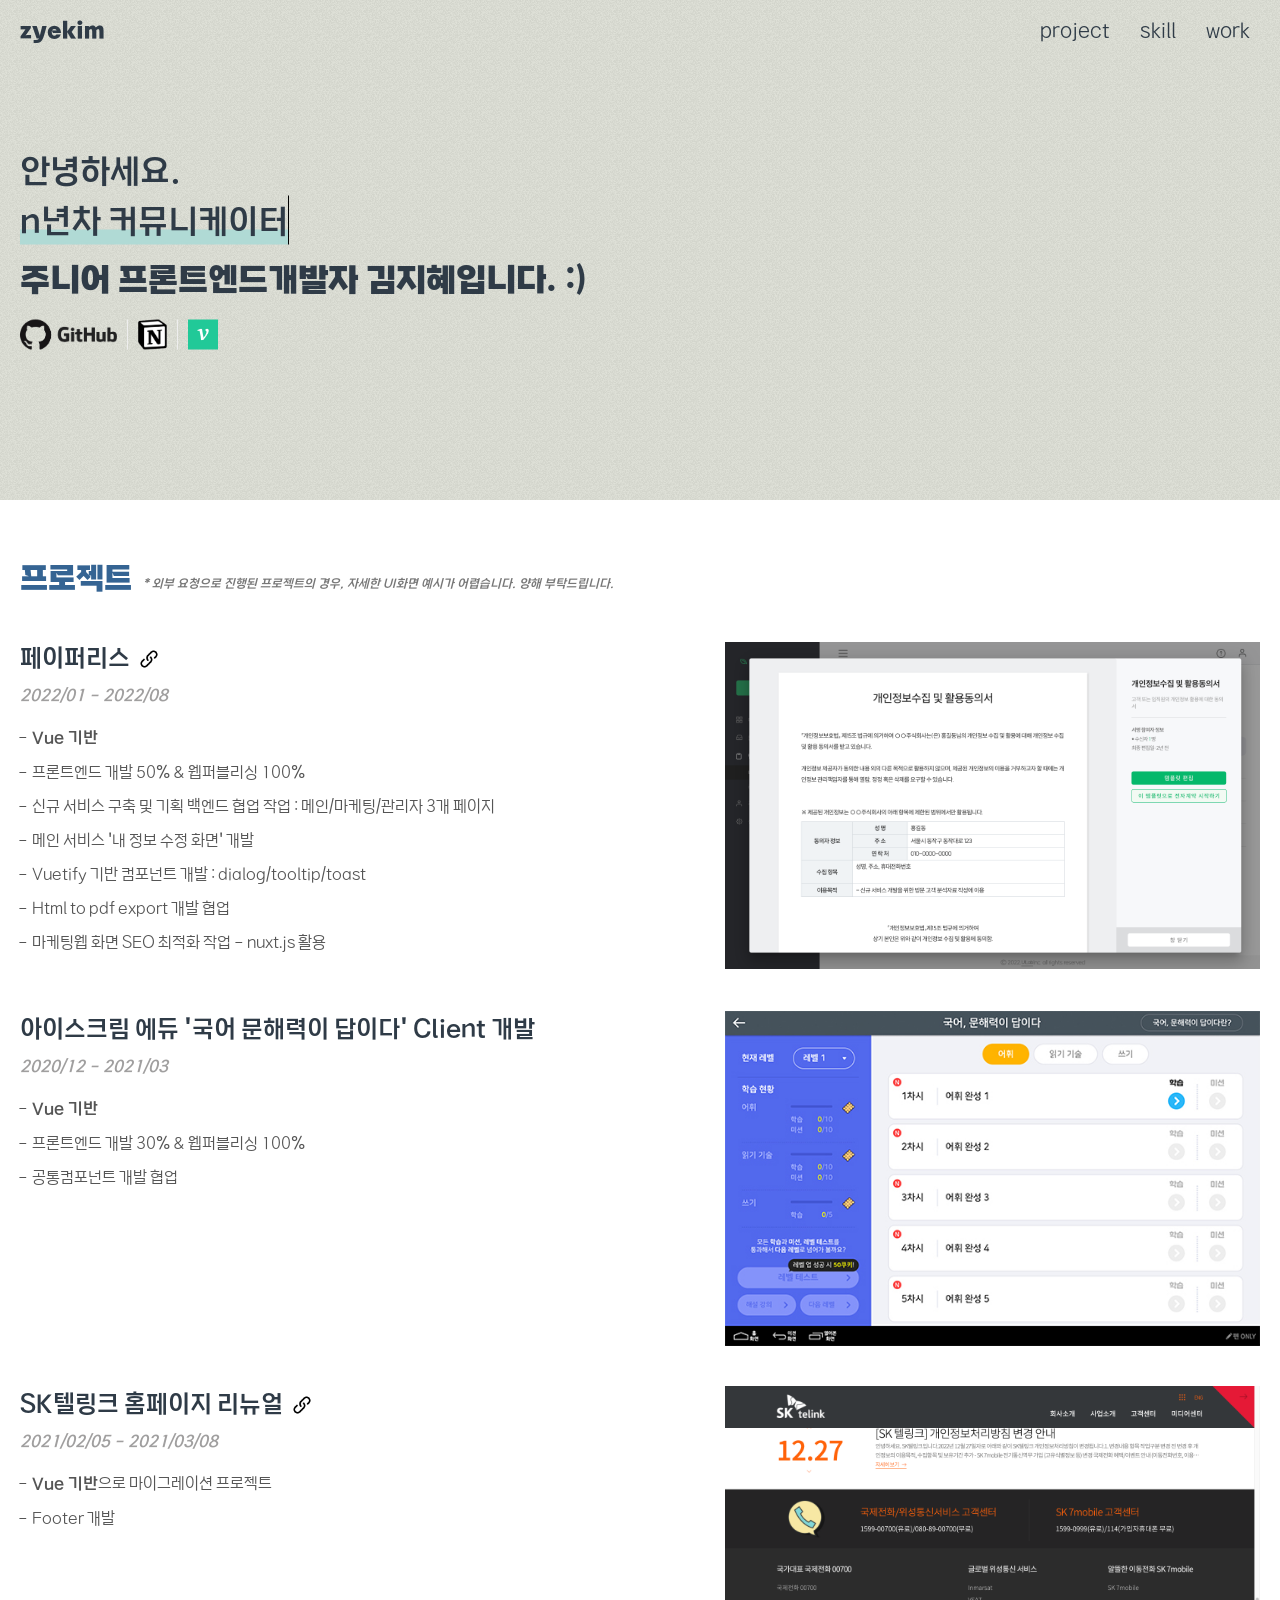
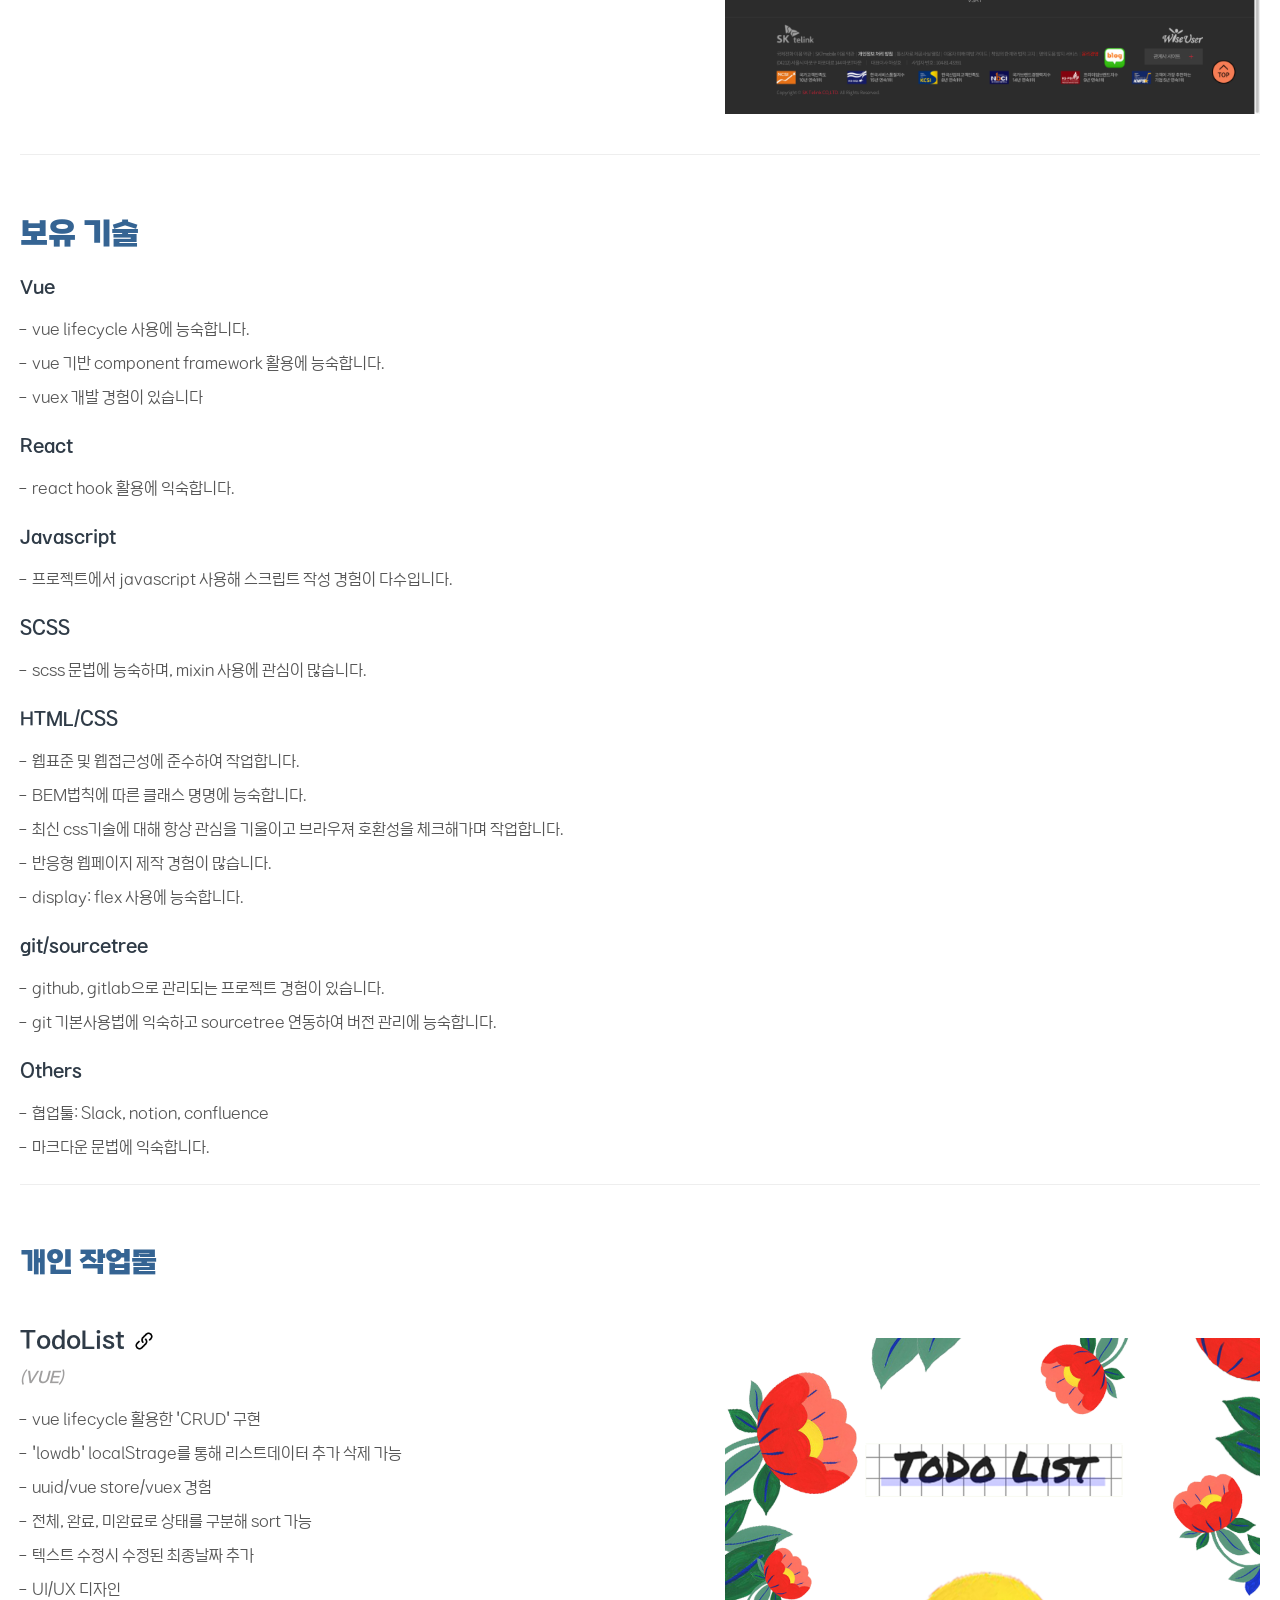
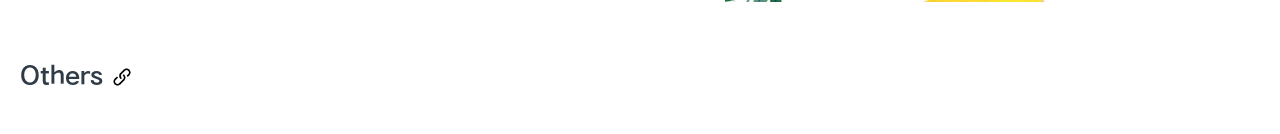
==== index.html @ b925e770 "fix route mode" ====
<!doctype html><html lang=""><head><meta charset="utf-8"><meta http-equiv="X-UA-Compatible" content="IE=edge"><meta name="viewport" content="width=device-width,initial-scale=1"><link rel="icon" href="/favicon.ico"><title>portfolio_zyekim</title><script defer="defer" src="/js/chunk-vendors.ef4c207e.js"></script><script defer="defer" src="/js/app.62960985.js"></script><link href="/css/chunk-vendors.50c70aad.css" rel="stylesheet"><link href="/css/app.d7bf5165.css" rel="stylesheet"></head><body><noscript><strong>We're sorry but portfolio_zyekim doesn't work properly without JavaScript enabled. Please enable it to continue.</strong></noscript><div id="app"></div></body></html>
---- css/app.d7bf5165.css ----
@import url(https://fonts.googleapis.com/css2?family=Noto+Sans+KR:wght@100..900&display=swap);#app{-webkit-font-smoothing:antialiased;-moz-osx-font-smoothing:grayscale;text-align:center;color:#2f3b47;margin:0 auto}.app-nav{padding:30px}.app-nav a{font-weight:700;color:#2f3b47}.app-nav a.router-link-exact-active{color:#42b983}.portfolio-wrap{position:relative;width:100%;height:100%}.header{position:fixed;top:0;right:0;left:0;z-index:50}.header__inner{margin:0 auto;padding:0 20px;display:flex;justify-content:space-between;align-items:center;width:100%;max-width:1280px;height:60px}.header .logo{font-weight:700;font-size:22px}.header .nav{display:flex;justify-content:space-between;align-items:center;-moz-column-gap:10px;column-gap:10px;height:100%}.header .nav p{padding:0 10px;font-size:20px;font-weight:300;cursor:pointer}.header.scroll{background-color:#fff;transition:all .3s ease-in-out}.highlight{display:inline-block;position:relative}.highlight:after{content:"";position:absolute;bottom:0;left:0;z-index:-1;width:100%;height:30%;background-color:#b0dad5}.home{width:100%;height:500px;background-color:#f6f8ec;background-image:url([data-uri])}.home__inner{margin:0 auto;padding:60px 20px;display:flex;width:100%;max-width:1280px;height:100%}.home__left{flex:0 1 750px;position:relative}.home__text-wrap{position:absolute;left:0;top:50%;transform:translateY(-50%)}.home__text-wrap p{font-size:33px;font-weight:500;text-align:left}.home__text-wrap p.job{margin-top:10px;font-weight:700;font-size:32px}.links{margin-top:12px;display:flex;-moz-column-gap:10px;column-gap:10px;align-items:center;height:40px}.links__item{position:relative;cursor:pointer}.links__item:not(:first-of-type):before{content:"";display:inline-block;margin-right:10px;vertical-align:middle;width:1px;height:30px;background-color:#eee}.links__item img{display:inline-block;width:auto;height:30px}.links__item:hover .links__tooltip{display:block;opacity:1;transition:.3s ease-in-out}.links__tooltip{padding:5px 10px;display:none;opacity:0;top:calc(100% + 10px);width:-moz-max-content;width:max-content;border-radius:4px;box-shadow:0 1em 2em -.5em rgba(0,0,0,.35);background:#333;color:#fff;z-index:10;transition:.3s ease-in-out}.links__tooltip,.links__tooltip:before{position:absolute;left:50%;transform:translateX(-50%)}.links__tooltip:before{content:"";top:-5px;border:5px solid transparent;border-top-width:0;border-bottom-color:#333}section[aria-label=content]{margin:0 auto;padding:0 20px;width:100%;max-width:1280px;text-align:left}.section-title{margin-top:55px;font-size:30px;font-weight:700;color:#356493}.section-subtitle{margin-top:40px;font-size:24px;font-weight:500}.section-subtitle2{margin:18px 0 10px;font-size:18px;font-weight:500}.section-body{font-size:16px;color:#555}.section-caption{margin:8px 0;font-size:16px;font-weight:500;font-style:italic;color:#a09f9f}.section-refer{margin-left:4px;font-size:12px;font-weight:400;font-style:italic;color:#777}.section-refer:before{content:"*"}.section-divider{margin:10px 0;border-top:1px solid #eee}.details{margin:12px 0}.details__item{margin-left:8px;padding:5px 0;padding-left:4px;list-style-type:"-";font-weight:300;color:#555}.desc-wrap{margin:40px 0;display:flex;flex-flow:row nowrap;-moz-column-gap:50px;column-gap:50px}.desc-wrap .section-subtitle{margin-top:0}.desc-wrap__content{flex-basis:55%}.desc-wrap__right-content{align-self:center;flex-basis:45%}.skill-chips{margin:10px 0 20px}.skill-chips__item{display:inline-block;padding:0 6px;margin-right:5px;margin-top:5px;margin-bottom:5px;background:rgba(234,200,228,.5);border-radius:3px;font-size:14px;white-space:nowrap}.custom-type .char.custom.typed{color:#2f3b47}.z-modal[data-v-9fcdd4a4]{z-index:20;padding:0 24px}.z-modal .z-modal__wall[data-v-9fcdd4a4],.z-modal[data-v-9fcdd4a4]{display:flex;justify-content:center;align-items:center;position:fixed;left:0;top:0;bottom:0;right:0}.z-modal__wall[data-v-9fcdd4a4]{background:rgba(33,33,33,.46)}.z-modal__wrap[data-v-9fcdd4a4]{width:380px;max-height:calc(100vh - 40%);border-radius:5px;background-color:#fff;z-index:1;overflow-y:auto}.z-modal__header[data-v-9fcdd4a4]{padding:0 10px;top:0;justify-content:space-between}.z-modal__footer[data-v-9fcdd4a4],.z-modal__header[data-v-9fcdd4a4]{position:sticky;display:flex;align-items:center;height:50px;background-color:#fff}.z-modal__footer[data-v-9fcdd4a4]{bottom:0;-moz-column-gap:10px;column-gap:10px;justify-content:center}.z-modal__close[data-v-9fcdd4a4]{margin-left:auto;position:relative;width:30px;height:30px;font-size:0}.z-modal__close[data-v-9fcdd4a4]:after,.z-modal__close[data-v-9fcdd4a4]:before{position:absolute;left:50%;top:50%;width:3px;height:20px;background-color:#333;content:""}.z-modal__close[data-v-9fcdd4a4]:before{transform:translate(-50%,-50%) rotate(45deg)}.z-modal__close[data-v-9fcdd4a4]:after{transform:translate(-50%,-50%) rotate(-45deg)}.z-modal__title[data-v-9fcdd4a4]{text-align:left;font-size:20px}.z-modal__contents[data-v-9fcdd4a4]{padding:20px 10px 10px;min-height:-moz-fit-content;min-height:fit-content;height:auto;text-align:left}.z-modal.no-title .z-modal__header[data-v-9fcdd4a4]{height:40px}.z-modal.no-title .z-modal__contents[data-v-9fcdd4a4]{padding-top:10px}.modal-enter-active[data-v-9fcdd4a4],.modal-leave-active[data-v-9fcdd4a4]{transition:opacity .4s}.modal-enter-active .z-modal__wrap[data-v-9fcdd4a4],.modal-leave-active .z-modal__wrap[data-v-9fcdd4a4]{transition:opacity .4s,transform .4s}.modal-leave-active[data-v-9fcdd4a4]{transition:opacity .6s ease .4s}.modal-enter[data-v-9fcdd4a4],.modal-leave-to[data-v-9fcdd4a4]{opacity:0}.modal-enter .z-modal__wrap[data-v-9fcdd4a4],.modal-leave-to .z-modal__wrap[data-v-9fcdd4a4]{opacity:0;transform:translateY(-20px)}.work{margin:110px auto 80px;padding:0 20px;position:relative;width:100%;height:100%;max-width:1280px;text-align:left}.work__header{padding:10px 20px;position:fixed;top:0;right:0;left:0;height:50px;background-color:#fff;z-index:10}.work__header button{padding:3px 10px;height:30px;font-size:14px;border:1px solid #eee;border-radius:5px}.work hr{margin:20px 0;border-top:1px solid #eee}.work h2{font-size:28px;font-weight:700}.work__item h3{display:flex;align-items:center;font-size:20px;font-weight:700}.work__item h3:before{content:"";margin-right:8px;display:inline-block;width:14px;height:14px;background-color:#333}.work__box{padding:30px 20px;display:flex;-moz-column-gap:20px;column-gap:20px}.work__box>button{padding:6px 15px;border-radius:4px;background-color:#a8d8bc}.work__box--column{padding:30px 0;flex-flow:column}.work__box--column img{margin-top:10px;width:400px;height:auto}.accordion{width:500px}.accordion__item{width:100%}.accordion__item:not(:first-child){border-top:1px solid #eeeff1}.accordion__trigger{position:relative;display:flex;align-items:center;justify-content:space-between;padding:20px;width:100%;transition:all .3s ease-in-out;cursor:pointer}.accordion__trigger:after{content:"";width:12px;height:12px;border-top:2px solid #222;border-right:2px solid #222;transform:rotate(135deg)}.accordion__contents{padding:20px;background-color:#c6d4d1;border-bottom:1px solid #958c8c}.accordion-enter-active,.accordion-leave-active{will-change:height,opacity;transition:height .3s ease,opacity .3s ease;overflow:hidden}.accordion-enter,.accordion-leave-to{height:0!important;opacity:0}.popup-btn{padding:6px 15px;border-radius:4px;background-color:#3395ce;color:#fff}.href-icon{margin-left:8px;display:grid;place-content:center;width:25px;height:25px}.href-icon img{width:20px;height:auto}[data-v-cecdccf6]{text-align:left;font-family:Noto Sans KR,sans-serif;font-weight:500}.intro-text[data-v-cecdccf6]{position:relative;padding-left:14px;font-weight:500;line-height:1.56}.intro-text[data-v-cecdccf6]:before{display:block;position:absolute;left:2px;top:0;bottom:0;width:4px;background-color:#222;content:""}h1[data-v-cecdccf6]{font-size:33px;font-weight:700}h2[data-v-cecdccf6]{margin-bottom:30px;font-size:25px;font-weight:700;color:#99ad5e}h3[data-v-cecdccf6]{font-size:18px;font-weight:700}p[data-v-cecdccf6]{font-size:16px;color:#555;line-height:1.43}.font-body[data-v-cecdccf6]{font-size:14px;color:#555}span.caption[data-v-cecdccf6]{font-weight:400;font-style:italic;font-size:15px;font-weight:500;color:#bbb}span.chip[data-v-cecdccf6]{padding:3px 5px;display:inline-block;vertical-align:middle;font-size:12px;font-weight:700;border-radius:8px;background-color:#eaeaea!important}a.link-icon[data-v-cecdccf6]{font-size:14px}span.divider[data-v-cecdccf6]{display:block;width:100%;height:1px;background-color:#efefef}.img-wrap[data-v-cecdccf6]{width:150px}.container[data-v-cecdccf6]{margin:0 auto;padding:30px;width:100%;height:100%;max-width:1280px}ul li[data-v-cecdccf6]:not(:first-of-type){padding-top:8px}.section[data-v-cecdccf6]{padding:30px 0;display:flex;-moz-column-gap:50px;column-gap:50px;width:100%;border-top:1px solid #ddd}.section__item[data-v-cecdccf6]{flex:1 1 calc(50% - 50px);word-break:keep-all}.section--top[data-v-cecdccf6]{padding-top:20px;border-top:0}.cv-text[data-v-cecdccf6]{margin-top:18px;line-height:1.43}.cv-text+h3[data-v-cecdccf6]{margin-top:30px}.period-wrap[data-v-cecdccf6]{margin-top:16px;display:flex;-moz-column-gap:50px;column-gap:50px}.period-wrap__period[data-v-cecdccf6]{flex:0 0 20%}.period-wrap__details[data-v-cecdccf6]{flex:1 1 80%;font-size:14px}.dot-style li[data-v-cecdccf6]{margin-left:20px;list-style:disc;font-size:14px}.dot-style li>ul li[data-v-cecdccf6]{list-style:circle}@media print{[data-v-cecdccf6]{-webkit-print-color-adjust:exact!important;print-color-adjust:exact!important}body[data-v-cecdccf6]{margin:0}h1[data-v-cecdccf6]{font-size:22px}h2[data-v-cecdccf6]{font-size:18px;margin-bottom:20px}h3[data-v-cecdccf6]{font-size:16px}p[data-v-cecdccf6]{font-size:12px}.caption[data-v-cecdccf6]{font-size:14px;color:#777}.container[data-v-cecdccf6]:first-child{page-break-before:always;page-break-inside:avoid}.print-break[data-v-cecdccf6]{page-break-before:auto;page-break-inside:avoid;border-top:0}.section[data-v-cecdccf6]{padding:20px 0}.period-wrap[data-v-cecdccf6]{margin-top:15px}.dot-style li[data-v-cecdccf6]{font-size:12px}.font-body[data-v-cecdccf6]{font-size:14px}.cv-text[data-v-cecdccf6]{margin-top:10px;font-size:12px}.cv-text+h3[data-v-cecdccf6]{margin-top:20px}.mt20[data-v-cecdccf6]{margin-top:10px!important}.print-none[data-v-cecdccf6]{display:none}}[data-v-31e8e1c3]{text-align:left;font-family:Noto Sans KR,sans-serif;font-weight:500}.intro-text[data-v-31e8e1c3]{position:relative;padding-left:14px;font-weight:500;line-height:1.56}.intro-text[data-v-31e8e1c3]:before{display:block;position:absolute;left:2px;top:0;bottom:0;width:4px;background-color:#222;content:""}h1[data-v-31e8e1c3]{font-size:33px;font-weight:700}h2[data-v-31e8e1c3]{margin-bottom:30px;font-size:25px;font-weight:700;color:#99ad5e}h3[data-v-31e8e1c3]{font-size:18px;font-weight:700}p[data-v-31e8e1c3]{font-size:16px;color:#555;line-height:1.43}.font-body[data-v-31e8e1c3]{font-size:14px;color:#555}span.caption[data-v-31e8e1c3]{font-weight:400;font-style:italic;font-size:15px;font-weight:500;color:#bbb}span.chip[data-v-31e8e1c3]{padding:3px 5px;display:inline-block;vertical-align:middle;font-size:12px;font-weight:700;border-radius:8px;background-color:#eaeaea!important}a.link-icon[data-v-31e8e1c3]{font-size:14px}span.divider[data-v-31e8e1c3]{display:block;width:100%;height:1px;background-color:#efefef}.img-wrap[data-v-31e8e1c3]{width:150px}.container[data-v-31e8e1c3]{margin:0 auto;padding:30px;width:100%;height:100%;max-width:1280px}ul li[data-v-31e8e1c3]:not(:first-of-type){padding-top:8px}.section[data-v-31e8e1c3]{padding:30px 0;display:flex;-moz-column-gap:50px;column-gap:50px;width:100%;border-top:1px solid #ddd}.section__item[data-v-31e8e1c3]{flex:1 1 calc(50% - 50px);word-break:keep-all}.section--top[data-v-31e8e1c3]{padding-top:20px;border-top:0}.cv-text[data-v-31e8e1c3]{margin-top:18px;line-height:1.43}.cv-text+h3[data-v-31e8e1c3]{margin-top:30px}.period-wrap[data-v-31e8e1c3]{margin-top:16px;display:flex;-moz-column-gap:50px;column-gap:50px}.period-wrap__period[data-v-31e8e1c3]{flex:0 0 20%}.period-wrap__details[data-v-31e8e1c3]{flex:1 1 80%;font-size:14px}.dot-style li[data-v-31e8e1c3]{margin-left:20px;list-style:disc;font-size:14px}.dot-style li>ul li[data-v-31e8e1c3]{list-style:circle}@page{size:210mm 297mm;margin:0}@media print{[data-v-31e8e1c3]{-webkit-print-color-adjust:exact!important;print-color-adjust:exact!important}body[data-v-31e8e1c3]{margin:0}h1[data-v-31e8e1c3]{font-size:22px}h2[data-v-31e8e1c3]{font-size:18px;margin-bottom:20px}h3[data-v-31e8e1c3]{font-size:16px}p[data-v-31e8e1c3]{font-size:12px}.caption[data-v-31e8e1c3]{font-size:14px;color:#777}.container[data-v-31e8e1c3]:first-child{page-break-before:always;page-break-inside:avoid}.print-break[data-v-31e8e1c3]{page-break-before:auto;page-break-inside:avoid;border-top:0}.print-padding[data-v-31e8e1c3]{padding-top:30px}.section[data-v-31e8e1c3]{padding:20px 0}.period-wrap[data-v-31e8e1c3]{margin-top:15px}.dot-style li[data-v-31e8e1c3]{font-size:12px}.font-body[data-v-31e8e1c3]{font-size:14px}.cv-text[data-v-31e8e1c3]{margin-top:10px;font-size:12px}.cv-text+h3[data-v-31e8e1c3]{margin-top:20px}.mt20[data-v-31e8e1c3]{margin-top:10px!important}.print-none[data-v-31e8e1c3]{display:none}}@font-face{font-family:KBO-Dia-Gothic;src:url(/fonts/KBO-Dia-Gothic_light.ef7770cd.woff) format("woff");font-weight:300;font-style:normal}@font-face{font-family:KBO-Dia-Gothic;src:url(/fonts/KBO-Dia-Gothic_medium.81e8f701.woff) format("woff");font-weight:500;font-style:normal}@font-face{font-family:KBO-Dia-Gothic;src:url(/fonts/KBO-Dia-Gothic_bold.a31d6c59.woff) format("woff");font-weight:700;font-style:normal}*,:after,:before{margin:0;padding:0;box-sizing:border-box;border-width:0;border-style:solid;border-color:theme("borderColor.DEFAULT","currentColor")}:after,:before{--tw-content:""}html{line-height:1.5;-webkit-text-size-adjust:100%;-moz-tab-size:4;-o-tab-size:4;tab-size:4}body{margin:0;line-height:inherit;font-family:fontFamily\.sans,KBO-Dia-Gothic,ui-sans-serif,system-ui,-apple-system,BlinkMacSystemFont,Segoe UI,Roboto,Helvetica Neue,Arial,Noto Sans,sans-serif,Apple Color Emoji,Segoe UI Emoji,Segoe UI Symbol,Noto Color Emoji}hr{height:0;color:inherit;border-top-width:1px}abbr:where([title]){-webkit-text-decoration:underline dotted;text-decoration:underline dotted}h1,h2,h3,h4,h5,h6{font-size:inherit;font-weight:inherit}a{color:inherit;text-decoration:inherit}b,strong{font-weight:bolder}code,kbd,pre,samp{font-family:theme("fontFamily.mono",ui-monospace,SFMono-Regular,Menlo,Monaco,Consolas,"Liberation Mono","Courier New",monospace);font-size:1em}small{font-size:80%}sub,sup{font-size:75%;line-height:0;position:relative;vertical-align:baseline}sub{bottom:-.25em}sup{top:-.5em}table{text-indent:0;border-color:inherit;border-collapse:collapse}button,input,optgroup,select,textarea{font-family:inherit;font-size:100%;line-height:inherit;color:inherit;margin:0;padding:0}button,select{text-transform:none}[type=button],[type=reset],[type=submit],button{-webkit-appearance:button;background-color:transparent;background-image:none}:-moz-focusring{outline:auto}:-moz-ui-invalid{box-shadow:none}progress{vertical-align:baseline}::-webkit-inner-spin-button,::-webkit-outer-spin-button{height:auto}[type=search]{-webkit-appearance:textfield;outline-offset:-2px}::-webkit-search-decoration{-webkit-appearance:none}::-webkit-file-upload-button{-webkit-appearance:button;font:inherit}summary{display:list-item}blockquote,dd,dl,figure,h1,h2,h3,h4,h5,h6,hr,p,pre{margin:0}fieldset{margin:0}fieldset,legend{padding:0}menu,ol,ul{list-style:none;margin:0;padding:0}textarea{resize:vertical}input::-moz-placeholder,textarea::-moz-placeholder{opacity:1;color:theme("colors.gray.400",#9ca3af)}input::placeholder,textarea::placeholder{opacity:1;color:theme("colors.gray.400",#9ca3af)}[role=button],button{cursor:pointer}:disabled{cursor:default}audio,canvas,embed,iframe,img,object,svg,video{display:block;vertical-align:middle}img,video{max-width:100%;height:auto}[hidden]{display:none}.text-underline{text-decoration:underline;text-underline-position:from-font}.flex-space{flex-grow:1!important}.float-left{float:left}.float-left:after{content:"";display:block;clear:both}.float-right{float:right}.float-right:after{content:"";display:block;clear:both}.ma-100{margin:-100px!important}.pa-100{padding:-100px!important}.ml-100{margin-left:-100px!important}.pl-100{padding-left:-100px!important}.mr-100{margin-right:-100px!important}.pr-100{padding-right:-100px!important}.mb-100{margin-bottom:-100px!important}.pb-100{padding-bottom:-100px!important}.mt-100{margin-top:-100px!important}.pt-100{padding-top:-100px!important}.mx-100{margin-left:-100px!important;margin-right:-100px!important}.px-100{padding-left:-100px!important;padding-right:-100px!important}.my-100{margin-top:-100px!important;margin-bottom:-100px!important}.py-100{padding-top:-100px!important;padding-bottom:-100px!important}.ma-99{margin:-99px!important}.pa-99{padding:-99px!important}.ml-99{margin-left:-99px!important}.pl-99{padding-left:-99px!important}.mr-99{margin-right:-99px!important}.pr-99{padding-right:-99px!important}.mb-99{margin-bottom:-99px!important}.pb-99{padding-bottom:-99px!important}.mt-99{margin-top:-99px!important}.pt-99{padding-top:-99px!important}.mx-99{margin-left:-99px!important;margin-right:-99px!important}.px-99{padding-left:-99px!important;padding-right:-99px!important}.my-99{margin-top:-99px!important;margin-bottom:-99px!important}.py-99{padding-top:-99px!important;padding-bottom:-99px!important}.ma-98{margin:-98px!important}.pa-98{padding:-98px!important}.ml-98{margin-left:-98px!important}.pl-98{padding-left:-98px!important}.mr-98{margin-right:-98px!important}.pr-98{padding-right:-98px!important}.mb-98{margin-bottom:-98px!important}.pb-98{padding-bottom:-98px!important}.mt-98{margin-top:-98px!important}.pt-98{padding-top:-98px!important}.mx-98{margin-left:-98px!important;margin-right:-98px!important}.px-98{padding-left:-98px!important;padding-right:-98px!important}.my-98{margin-top:-98px!important;margin-bottom:-98px!important}.py-98{padding-top:-98px!important;padding-bottom:-98px!important}.ma-97{margin:-97px!important}.pa-97{padding:-97px!important}.ml-97{margin-left:-97px!important}.pl-97{padding-left:-97px!important}.mr-97{margin-right:-97px!important}.pr-97{padding-right:-97px!important}.mb-97{margin-bottom:-97px!important}.pb-97{padding-bottom:-97px!important}.mt-97{margin-top:-97px!important}.pt-97{padding-top:-97px!important}.mx-97{margin-left:-97px!important;margin-right:-97px!important}.px-97{padding-left:-97px!important;padding-right:-97px!important}.my-97{margin-top:-97px!important;margin-bottom:-97px!important}.py-97{padding-top:-97px!important;padding-bottom:-97px!important}.ma-96{margin:-96px!important}.pa-96{padding:-96px!important}.ml-96{margin-left:-96px!important}.pl-96{padding-left:-96px!important}.mr-96{margin-right:-96px!important}.pr-96{padding-right:-96px!important}.mb-96{margin-bottom:-96px!important}.pb-96{padding-bottom:-96px!important}.mt-96{margin-top:-96px!important}.pt-96{padding-top:-96px!important}.mx-96{margin-left:-96px!important;margin-right:-96px!important}.px-96{padding-left:-96px!important;padding-right:-96px!important}.my-96{margin-top:-96px!important;margin-bottom:-96px!important}.py-96{padding-top:-96px!important;padding-bottom:-96px!important}.ma-95{margin:-95px!important}.pa-95{padding:-95px!important}.ml-95{margin-left:-95px!important}.pl-95{padding-left:-95px!important}.mr-95{margin-right:-95px!important}.pr-95{padding-right:-95px!important}.mb-95{margin-bottom:-95px!important}.pb-95{padding-bottom:-95px!important}.mt-95{margin-top:-95px!important}.pt-95{padding-top:-95px!important}.mx-95{margin-left:-95px!important;margin-right:-95px!important}.px-95{padding-left:-95px!important;padding-right:-95px!important}.my-95{margin-top:-95px!important;margin-bottom:-95px!important}.py-95{padding-top:-95px!important;padding-bottom:-95px!important}.ma-94{margin:-94px!important}.pa-94{padding:-94px!important}.ml-94{margin-left:-94px!important}.pl-94{padding-left:-94px!important}.mr-94{margin-right:-94px!important}.pr-94{padding-right:-94px!important}.mb-94{margin-bottom:-94px!important}.pb-94{padding-bottom:-94px!important}.mt-94{margin-top:-94px!important}.pt-94{padding-top:-94px!important}.mx-94{margin-left:-94px!important;margin-right:-94px!important}.px-94{padding-left:-94px!important;padding-right:-94px!important}.my-94{margin-top:-94px!important;margin-bottom:-94px!important}.py-94{padding-top:-94px!important;padding-bottom:-94px!important}.ma-93{margin:-93px!important}.pa-93{padding:-93px!important}.ml-93{margin-left:-93px!important}.pl-93{padding-left:-93px!important}.mr-93{margin-right:-93px!important}.pr-93{padding-right:-93px!important}.mb-93{margin-bottom:-93px!important}.pb-93{padding-bottom:-93px!important}.mt-93{margin-top:-93px!important}.pt-93{padding-top:-93px!important}.mx-93{margin-left:-93px!important;margin-right:-93px!important}.px-93{padding-left:-93px!important;padding-right:-93px!important}.my-93{margin-top:-93px!important;margin-bottom:-93px!important}.py-93{padding-top:-93px!important;padding-bottom:-93px!important}.ma-92{margin:-92px!important}.pa-92{padding:-92px!important}.ml-92{margin-left:-92px!important}.pl-92{padding-left:-92px!important}.mr-92{margin-right:-92px!important}.pr-92{padding-right:-92px!important}.mb-92{margin-bottom:-92px!important}.pb-92{padding-bottom:-92px!important}.mt-92{margin-top:-92px!important}.pt-92{padding-top:-92px!important}.mx-92{margin-left:-92px!important;margin-right:-92px!important}.px-92{padding-left:-92px!important;padding-right:-92px!important}.my-92{margin-top:-92px!important;margin-bottom:-92px!important}.py-92{padding-top:-92px!important;padding-bottom:-92px!important}.ma-91{margin:-91px!important}.pa-91{padding:-91px!important}.ml-91{margin-left:-91px!important}.pl-91{padding-left:-91px!important}.mr-91{margin-right:-91px!important}.pr-91{padding-right:-91px!important}.mb-91{margin-bottom:-91px!important}.pb-91{padding-bottom:-91px!important}.mt-91{margin-top:-91px!important}.pt-91{padding-top:-91px!important}.mx-91{margin-left:-91px!important;margin-right:-91px!important}.px-91{padding-left:-91px!important;padding-right:-91px!important}.my-91{margin-top:-91px!important;margin-bottom:-91px!important}.py-91{padding-top:-91px!important;padding-bottom:-91px!important}.ma-90{margin:-90px!important}.pa-90{padding:-90px!important}.ml-90{margin-left:-90px!important}.pl-90{padding-left:-90px!important}.mr-90{margin-right:-90px!important}.pr-90{padding-right:-90px!important}.mb-90{margin-bottom:-90px!important}.pb-90{padding-bottom:-90px!important}.mt-90{margin-top:-90px!important}.pt-90{padding-top:-90px!important}.mx-90{margin-left:-90px!important;margin-right:-90px!important}.px-90{padding-left:-90px!important;padding-right:-90px!important}.my-90{margin-top:-90px!important;margin-bottom:-90px!important}.py-90{padding-top:-90px!important;padding-bottom:-90px!important}.ma-89{margin:-89px!important}.pa-89{padding:-89px!important}.ml-89{margin-left:-89px!important}.pl-89{padding-left:-89px!important}.mr-89{margin-right:-89px!important}.pr-89{padding-right:-89px!important}.mb-89{margin-bottom:-89px!important}.pb-89{padding-bottom:-89px!important}.mt-89{margin-top:-89px!important}.pt-89{padding-top:-89px!important}.mx-89{margin-left:-89px!important;margin-right:-89px!important}.px-89{padding-left:-89px!important;padding-right:-89px!important}.my-89{margin-top:-89px!important;margin-bottom:-89px!important}.py-89{padding-top:-89px!important;padding-bottom:-89px!important}.ma-88{margin:-88px!important}.pa-88{padding:-88px!important}.ml-88{margin-left:-88px!important}.pl-88{padding-left:-88px!important}.mr-88{margin-right:-88px!important}.pr-88{padding-right:-88px!important}.mb-88{margin-bottom:-88px!important}.pb-88{padding-bottom:-88px!important}.mt-88{margin-top:-88px!important}.pt-88{padding-top:-88px!important}.mx-88{margin-left:-88px!important;margin-right:-88px!important}.px-88{padding-left:-88px!important;padding-right:-88px!important}.my-88{margin-top:-88px!important;margin-bottom:-88px!important}.py-88{padding-top:-88px!important;padding-bottom:-88px!important}.ma-87{margin:-87px!important}.pa-87{padding:-87px!important}.ml-87{margin-left:-87px!important}.pl-87{padding-left:-87px!important}.mr-87{margin-right:-87px!important}.pr-87{padding-right:-87px!important}.mb-87{margin-bottom:-87px!important}.pb-87{padding-bottom:-87px!important}.mt-87{margin-top:-87px!important}.pt-87{padding-top:-87px!important}.mx-87{margin-left:-87px!important;margin-right:-87px!important}.px-87{padding-left:-87px!important;padding-right:-87px!important}.my-87{margin-top:-87px!important;margin-bottom:-87px!important}.py-87{padding-top:-87px!important;padding-bottom:-87px!important}.ma-86{margin:-86px!important}.pa-86{padding:-86px!important}.ml-86{margin-left:-86px!important}.pl-86{padding-left:-86px!important}.mr-86{margin-right:-86px!important}.pr-86{padding-right:-86px!important}.mb-86{margin-bottom:-86px!important}.pb-86{padding-bottom:-86px!important}.mt-86{margin-top:-86px!important}.pt-86{padding-top:-86px!important}.mx-86{margin-left:-86px!important;margin-right:-86px!important}.px-86{padding-left:-86px!important;padding-right:-86px!important}.my-86{margin-top:-86px!important;margin-bottom:-86px!important}.py-86{padding-top:-86px!important;padding-bottom:-86px!important}.ma-85{margin:-85px!important}.pa-85{padding:-85px!important}.ml-85{margin-left:-85px!important}.pl-85{padding-left:-85px!important}.mr-85{margin-right:-85px!important}.pr-85{padding-right:-85px!important}.mb-85{margin-bottom:-85px!important}.pb-85{padding-bottom:-85px!important}.mt-85{margin-top:-85px!important}.pt-85{padding-top:-85px!important}.mx-85{margin-left:-85px!important;margin-right:-85px!important}.px-85{padding-left:-85px!important;padding-right:-85px!important}.my-85{margin-top:-85px!important;margin-bottom:-85px!important}.py-85{padding-top:-85px!important;padding-bottom:-85px!important}.ma-84{margin:-84px!important}.pa-84{padding:-84px!important}.ml-84{margin-left:-84px!important}.pl-84{padding-left:-84px!important}.mr-84{margin-right:-84px!important}.pr-84{padding-right:-84px!important}.mb-84{margin-bottom:-84px!important}.pb-84{padding-bottom:-84px!important}.mt-84{margin-top:-84px!important}.pt-84{padding-top:-84px!important}.mx-84{margin-left:-84px!important;margin-right:-84px!important}.px-84{padding-left:-84px!important;padding-right:-84px!important}.my-84{margin-top:-84px!important;margin-bottom:-84px!important}.py-84{padding-top:-84px!important;padding-bottom:-84px!important}.ma-83{margin:-83px!important}.pa-83{padding:-83px!important}.ml-83{margin-left:-83px!important}.pl-83{padding-left:-83px!important}.mr-83{margin-right:-83px!important}.pr-83{padding-right:-83px!important}.mb-83{margin-bottom:-83px!important}.pb-83{padding-bottom:-83px!important}.mt-83{margin-top:-83px!important}.pt-83{padding-top:-83px!important}.mx-83{margin-left:-83px!important;margin-right:-83px!important}.px-83{padding-left:-83px!important;padding-right:-83px!important}.my-83{margin-top:-83px!important;margin-bottom:-83px!important}.py-83{padding-top:-83px!important;padding-bottom:-83px!important}.ma-82{margin:-82px!important}.pa-82{padding:-82px!important}.ml-82{margin-left:-82px!important}.pl-82{padding-left:-82px!important}.mr-82{margin-right:-82px!important}.pr-82{padding-right:-82px!important}.mb-82{margin-bottom:-82px!important}.pb-82{padding-bottom:-82px!important}.mt-82{margin-top:-82px!important}.pt-82{padding-top:-82px!important}.mx-82{margin-left:-82px!important;margin-right:-82px!important}.px-82{padding-left:-82px!important;padding-right:-82px!important}.my-82{margin-top:-82px!important;margin-bottom:-82px!important}.py-82{padding-top:-82px!important;padding-bottom:-82px!important}.ma-81{margin:-81px!important}.pa-81{padding:-81px!important}.ml-81{margin-left:-81px!important}.pl-81{padding-left:-81px!important}.mr-81{margin-right:-81px!important}.pr-81{padding-right:-81px!important}.mb-81{margin-bottom:-81px!important}.pb-81{padding-bottom:-81px!important}.mt-81{margin-top:-81px!important}.pt-81{padding-top:-81px!important}.mx-81{margin-left:-81px!important;margin-right:-81px!important}.px-81{padding-left:-81px!important;padding-right:-81px!important}.my-81{margin-top:-81px!important;margin-bottom:-81px!important}.py-81{padding-top:-81px!important;padding-bottom:-81px!important}.ma-80{margin:-80px!important}.pa-80{padding:-80px!important}.ml-80{margin-left:-80px!important}.pl-80{padding-left:-80px!important}.mr-80{margin-right:-80px!important}.pr-80{padding-right:-80px!important}.mb-80{margin-bottom:-80px!important}.pb-80{padding-bottom:-80px!important}.mt-80{margin-top:-80px!important}.pt-80{padding-top:-80px!important}.mx-80{margin-left:-80px!important;margin-right:-80px!important}.px-80{padding-left:-80px!important;padding-right:-80px!important}.my-80{margin-top:-80px!important;margin-bottom:-80px!important}.py-80{padding-top:-80px!important;padding-bottom:-80px!important}.ma-79{margin:-79px!important}.pa-79{padding:-79px!important}.ml-79{margin-left:-79px!important}.pl-79{padding-left:-79px!important}.mr-79{margin-right:-79px!important}.pr-79{padding-right:-79px!important}.mb-79{margin-bottom:-79px!important}.pb-79{padding-bottom:-79px!important}.mt-79{margin-top:-79px!important}.pt-79{padding-top:-79px!important}.mx-79{margin-left:-79px!important;margin-right:-79px!important}.px-79{padding-left:-79px!important;padding-right:-79px!important}.my-79{margin-top:-79px!important;margin-bottom:-79px!important}.py-79{padding-top:-79px!important;padding-bottom:-79px!important}.ma-78{margin:-78px!important}.pa-78{padding:-78px!important}.ml-78{margin-left:-78px!important}.pl-78{padding-left:-78px!important}.mr-78{margin-right:-78px!important}.pr-78{padding-right:-78px!important}.mb-78{margin-bottom:-78px!important}.pb-78{padding-bottom:-78px!important}.mt-78{margin-top:-78px!important}.pt-78{padding-top:-78px!important}.mx-78{margin-left:-78px!important;margin-right:-78px!important}.px-78{padding-left:-78px!important;padding-right:-78px!important}.my-78{margin-top:-78px!important;margin-bottom:-78px!important}.py-78{padding-top:-78px!important;padding-bottom:-78px!important}.ma-77{margin:-77px!important}.pa-77{padding:-77px!important}.ml-77{margin-left:-77px!important}.pl-77{padding-left:-77px!important}.mr-77{margin-right:-77px!important}.pr-77{padding-right:-77px!important}.mb-77{margin-bottom:-77px!important}.pb-77{padding-bottom:-77px!important}.mt-77{margin-top:-77px!important}.pt-77{padding-top:-77px!important}.mx-77{margin-left:-77px!important;margin-right:-77px!important}.px-77{padding-left:-77px!important;padding-right:-77px!important}.my-77{margin-top:-77px!important;margin-bottom:-77px!important}.py-77{padding-top:-77px!important;padding-bottom:-77px!important}.ma-76{margin:-76px!important}.pa-76{padding:-76px!important}.ml-76{margin-left:-76px!important}.pl-76{padding-left:-76px!important}.mr-76{margin-right:-76px!important}.pr-76{padding-right:-76px!important}.mb-76{margin-bottom:-76px!important}.pb-76{padding-bottom:-76px!important}.mt-76{margin-top:-76px!important}.pt-76{padding-top:-76px!important}.mx-76{margin-left:-76px!important;margin-right:-76px!important}.px-76{padding-left:-76px!important;padding-right:-76px!important}.my-76{margin-top:-76px!important;margin-bottom:-76px!important}.py-76{padding-top:-76px!important;padding-bottom:-76px!important}.ma-75{margin:-75px!important}.pa-75{padding:-75px!important}.ml-75{margin-left:-75px!important}.pl-75{padding-left:-75px!important}.mr-75{margin-right:-75px!important}.pr-75{padding-right:-75px!important}.mb-75{margin-bottom:-75px!important}.pb-75{padding-bottom:-75px!important}.mt-75{margin-top:-75px!important}.pt-75{padding-top:-75px!important}.mx-75{margin-left:-75px!important;margin-right:-75px!important}.px-75{padding-left:-75px!important;padding-right:-75px!important}.my-75{margin-top:-75px!important;margin-bottom:-75px!important}.py-75{padding-top:-75px!important;padding-bottom:-75px!important}.ma-74{margin:-74px!important}.pa-74{padding:-74px!important}.ml-74{margin-left:-74px!important}.pl-74{padding-left:-74px!important}.mr-74{margin-right:-74px!important}.pr-74{padding-right:-74px!important}.mb-74{margin-bottom:-74px!important}.pb-74{padding-bottom:-74px!important}.mt-74{margin-top:-74px!important}.pt-74{padding-top:-74px!important}.mx-74{margin-left:-74px!important;margin-right:-74px!important}.px-74{padding-left:-74px!important;padding-right:-74px!important}.my-74{margin-top:-74px!important;margin-bottom:-74px!important}.py-74{padding-top:-74px!important;padding-bottom:-74px!important}.ma-73{margin:-73px!important}.pa-73{padding:-73px!important}.ml-73{margin-left:-73px!important}.pl-73{padding-left:-73px!important}.mr-73{margin-right:-73px!important}.pr-73{padding-right:-73px!important}.mb-73{margin-bottom:-73px!important}.pb-73{padding-bottom:-73px!important}.mt-73{margin-top:-73px!important}.pt-73{padding-top:-73px!important}.mx-73{margin-left:-73px!important;margin-right:-73px!important}.px-73{padding-left:-73px!important;padding-right:-73px!important}.my-73{margin-top:-73px!important;margin-bottom:-73px!important}.py-73{padding-top:-73px!important;padding-bottom:-73px!important}.ma-72{margin:-72px!important}.pa-72{padding:-72px!important}.ml-72{margin-left:-72px!important}.pl-72{padding-left:-72px!important}.mr-72{margin-right:-72px!important}.pr-72{padding-right:-72px!important}.mb-72{margin-bottom:-72px!important}.pb-72{padding-bottom:-72px!important}.mt-72{margin-top:-72px!important}.pt-72{padding-top:-72px!important}.mx-72{margin-left:-72px!important;margin-right:-72px!important}.px-72{padding-left:-72px!important;padding-right:-72px!important}.my-72{margin-top:-72px!important;margin-bottom:-72px!important}.py-72{padding-top:-72px!important;padding-bottom:-72px!important}.ma-71{margin:-71px!important}.pa-71{padding:-71px!important}.ml-71{margin-left:-71px!important}.pl-71{padding-left:-71px!important}.mr-71{margin-right:-71px!important}.pr-71{padding-right:-71px!important}.mb-71{margin-bottom:-71px!important}.pb-71{padding-bottom:-71px!important}.mt-71{margin-top:-71px!important}.pt-71{padding-top:-71px!important}.mx-71{margin-left:-71px!important;margin-right:-71px!important}.px-71{padding-left:-71px!important;padding-right:-71px!important}.my-71{margin-top:-71px!important;margin-bottom:-71px!important}.py-71{padding-top:-71px!important;padding-bottom:-71px!important}.ma-70{margin:-70px!important}.pa-70{padding:-70px!important}.ml-70{margin-left:-70px!important}.pl-70{padding-left:-70px!important}.mr-70{margin-right:-70px!important}.pr-70{padding-right:-70px!important}.mb-70{margin-bottom:-70px!important}.pb-70{padding-bottom:-70px!important}.mt-70{margin-top:-70px!important}.pt-70{padding-top:-70px!important}.mx-70{margin-left:-70px!important;margin-right:-70px!important}.px-70{padding-left:-70px!important;padding-right:-70px!important}.my-70{margin-top:-70px!important;margin-bottom:-70px!important}.py-70{padding-top:-70px!important;padding-bottom:-70px!important}.ma-69{margin:-69px!important}.pa-69{padding:-69px!important}.ml-69{margin-left:-69px!important}.pl-69{padding-left:-69px!important}.mr-69{margin-right:-69px!important}.pr-69{padding-right:-69px!important}.mb-69{margin-bottom:-69px!important}.pb-69{padding-bottom:-69px!important}.mt-69{margin-top:-69px!important}.pt-69{padding-top:-69px!important}.mx-69{margin-left:-69px!important;margin-right:-69px!important}.px-69{padding-left:-69px!important;padding-right:-69px!important}.my-69{margin-top:-69px!important;margin-bottom:-69px!important}.py-69{padding-top:-69px!important;padding-bottom:-69px!important}.ma-68{margin:-68px!important}.pa-68{padding:-68px!important}.ml-68{margin-left:-68px!important}.pl-68{padding-left:-68px!important}.mr-68{margin-right:-68px!important}.pr-68{padding-right:-68px!important}.mb-68{margin-bottom:-68px!important}.pb-68{padding-bottom:-68px!important}.mt-68{margin-top:-68px!important}.pt-68{padding-top:-68px!important}.mx-68{margin-left:-68px!important;margin-right:-68px!important}.px-68{padding-left:-68px!important;padding-right:-68px!important}.my-68{margin-top:-68px!important;margin-bottom:-68px!important}.py-68{padding-top:-68px!important;padding-bottom:-68px!important}.ma-67{margin:-67px!important}.pa-67{padding:-67px!important}.ml-67{margin-left:-67px!important}.pl-67{padding-left:-67px!important}.mr-67{margin-right:-67px!important}.pr-67{padding-right:-67px!important}.mb-67{margin-bottom:-67px!important}.pb-67{padding-bottom:-67px!important}.mt-67{margin-top:-67px!important}.pt-67{padding-top:-67px!important}.mx-67{margin-left:-67px!important;margin-right:-67px!important}.px-67{padding-left:-67px!important;padding-right:-67px!important}.my-67{margin-top:-67px!important;margin-bottom:-67px!important}.py-67{padding-top:-67px!important;padding-bottom:-67px!important}.ma-66{margin:-66px!important}.pa-66{padding:-66px!important}.ml-66{margin-left:-66px!important}.pl-66{padding-left:-66px!important}.mr-66{margin-right:-66px!important}.pr-66{padding-right:-66px!important}.mb-66{margin-bottom:-66px!important}.pb-66{padding-bottom:-66px!important}.mt-66{margin-top:-66px!important}.pt-66{padding-top:-66px!important}.mx-66{margin-left:-66px!important;margin-right:-66px!important}.px-66{padding-left:-66px!important;padding-right:-66px!important}.my-66{margin-top:-66px!important;margin-bottom:-66px!important}.py-66{padding-top:-66px!important;padding-bottom:-66px!important}.ma-65{margin:-65px!important}.pa-65{padding:-65px!important}.ml-65{margin-left:-65px!important}.pl-65{padding-left:-65px!important}.mr-65{margin-right:-65px!important}.pr-65{padding-right:-65px!important}.mb-65{margin-bottom:-65px!important}.pb-65{padding-bottom:-65px!important}.mt-65{margin-top:-65px!important}.pt-65{padding-top:-65px!important}.mx-65{margin-left:-65px!important;margin-right:-65px!important}.px-65{padding-left:-65px!important;padding-right:-65px!important}.my-65{margin-top:-65px!important;margin-bottom:-65px!important}.py-65{padding-top:-65px!important;padding-bottom:-65px!important}.ma-64{margin:-64px!important}.pa-64{padding:-64px!important}.ml-64{margin-left:-64px!important}.pl-64{padding-left:-64px!important}.mr-64{margin-right:-64px!important}.pr-64{padding-right:-64px!important}.mb-64{margin-bottom:-64px!important}.pb-64{padding-bottom:-64px!important}.mt-64{margin-top:-64px!important}.pt-64{padding-top:-64px!important}.mx-64{margin-left:-64px!important;margin-right:-64px!important}.px-64{padding-left:-64px!important;padding-right:-64px!important}.my-64{margin-top:-64px!important;margin-bottom:-64px!important}.py-64{padding-top:-64px!important;padding-bottom:-64px!important}.ma-63{margin:-63px!important}.pa-63{padding:-63px!important}.ml-63{margin-left:-63px!important}.pl-63{padding-left:-63px!important}.mr-63{margin-right:-63px!important}.pr-63{padding-right:-63px!important}.mb-63{margin-bottom:-63px!important}.pb-63{padding-bottom:-63px!important}.mt-63{margin-top:-63px!important}.pt-63{padding-top:-63px!important}.mx-63{margin-left:-63px!important;margin-right:-63px!important}.px-63{padding-left:-63px!important;padding-right:-63px!important}.my-63{margin-top:-63px!important;margin-bottom:-63px!important}.py-63{padding-top:-63px!important;padding-bottom:-63px!important}.ma-62{margin:-62px!important}.pa-62{padding:-62px!important}.ml-62{margin-left:-62px!important}.pl-62{padding-left:-62px!important}.mr-62{margin-right:-62px!important}.pr-62{padding-right:-62px!important}.mb-62{margin-bottom:-62px!important}.pb-62{padding-bottom:-62px!important}.mt-62{margin-top:-62px!important}.pt-62{padding-top:-62px!important}.mx-62{margin-left:-62px!important;margin-right:-62px!important}.px-62{padding-left:-62px!important;padding-right:-62px!important}.my-62{margin-top:-62px!important;margin-bottom:-62px!important}.py-62{padding-top:-62px!important;padding-bottom:-62px!important}.ma-61{margin:-61px!important}.pa-61{padding:-61px!important}.ml-61{margin-left:-61px!important}.pl-61{padding-left:-61px!important}.mr-61{margin-right:-61px!important}.pr-61{padding-right:-61px!important}.mb-61{margin-bottom:-61px!important}.pb-61{padding-bottom:-61px!important}.mt-61{margin-top:-61px!important}.pt-61{padding-top:-61px!important}.mx-61{margin-left:-61px!important;margin-right:-61px!important}.px-61{padding-left:-61px!important;padding-right:-61px!important}.my-61{margin-top:-61px!important;margin-bottom:-61px!important}.py-61{padding-top:-61px!important;padding-bottom:-61px!important}.ma-60{margin:-60px!important}.pa-60{padding:-60px!important}.ml-60{margin-left:-60px!important}.pl-60{padding-left:-60px!important}.mr-60{margin-right:-60px!important}.pr-60{padding-right:-60px!important}.mb-60{margin-bottom:-60px!important}.pb-60{padding-bottom:-60px!important}.mt-60{margin-top:-60px!important}.pt-60{padding-top:-60px!important}.mx-60{margin-left:-60px!important;margin-right:-60px!important}.px-60{padding-left:-60px!important;padding-right:-60px!important}.my-60{margin-top:-60px!important;margin-bottom:-60px!important}.py-60{padding-top:-60px!important;padding-bottom:-60px!important}.ma-59{margin:-59px!important}.pa-59{padding:-59px!important}.ml-59{margin-left:-59px!important}.pl-59{padding-left:-59px!important}.mr-59{margin-right:-59px!important}.pr-59{padding-right:-59px!important}.mb-59{margin-bottom:-59px!important}.pb-59{padding-bottom:-59px!important}.mt-59{margin-top:-59px!important}.pt-59{padding-top:-59px!important}.mx-59{margin-left:-59px!important;margin-right:-59px!important}.px-59{padding-left:-59px!important;padding-right:-59px!important}.my-59{margin-top:-59px!important;margin-bottom:-59px!important}.py-59{padding-top:-59px!important;padding-bottom:-59px!important}.ma-58{margin:-58px!important}.pa-58{padding:-58px!important}.ml-58{margin-left:-58px!important}.pl-58{padding-left:-58px!important}.mr-58{margin-right:-58px!important}.pr-58{padding-right:-58px!important}.mb-58{margin-bottom:-58px!important}.pb-58{padding-bottom:-58px!important}.mt-58{margin-top:-58px!important}.pt-58{padding-top:-58px!important}.mx-58{margin-left:-58px!important;margin-right:-58px!important}.px-58{padding-left:-58px!important;padding-right:-58px!important}.my-58{margin-top:-58px!important;margin-bottom:-58px!important}.py-58{padding-top:-58px!important;padding-bottom:-58px!important}.ma-57{margin:-57px!important}.pa-57{padding:-57px!important}.ml-57{margin-left:-57px!important}.pl-57{padding-left:-57px!important}.mr-57{margin-right:-57px!important}.pr-57{padding-right:-57px!important}.mb-57{margin-bottom:-57px!important}.pb-57{padding-bottom:-57px!important}.mt-57{margin-top:-57px!important}.pt-57{padding-top:-57px!important}.mx-57{margin-left:-57px!important;margin-right:-57px!important}.px-57{padding-left:-57px!important;padding-right:-57px!important}.my-57{margin-top:-57px!important;margin-bottom:-57px!important}.py-57{padding-top:-57px!important;padding-bottom:-57px!important}.ma-56{margin:-56px!important}.pa-56{padding:-56px!important}.ml-56{margin-left:-56px!important}.pl-56{padding-left:-56px!important}.mr-56{margin-right:-56px!important}.pr-56{padding-right:-56px!important}.mb-56{margin-bottom:-56px!important}.pb-56{padding-bottom:-56px!important}.mt-56{margin-top:-56px!important}.pt-56{padding-top:-56px!important}.mx-56{margin-left:-56px!important;margin-right:-56px!important}.px-56{padding-left:-56px!important;padding-right:-56px!important}.my-56{margin-top:-56px!important;margin-bottom:-56px!important}.py-56{padding-top:-56px!important;padding-bottom:-56px!important}.ma-55{margin:-55px!important}.pa-55{padding:-55px!important}.ml-55{margin-left:-55px!important}.pl-55{padding-left:-55px!important}.mr-55{margin-right:-55px!important}.pr-55{padding-right:-55px!important}.mb-55{margin-bottom:-55px!important}.pb-55{padding-bottom:-55px!important}.mt-55{margin-top:-55px!important}.pt-55{padding-top:-55px!important}.mx-55{margin-left:-55px!important;margin-right:-55px!important}.px-55{padding-left:-55px!important;padding-right:-55px!important}.my-55{margin-top:-55px!important;margin-bottom:-55px!important}.py-55{padding-top:-55px!important;padding-bottom:-55px!important}.ma-54{margin:-54px!important}.pa-54{padding:-54px!important}.ml-54{margin-left:-54px!important}.pl-54{padding-left:-54px!important}.mr-54{margin-right:-54px!important}.pr-54{padding-right:-54px!important}.mb-54{margin-bottom:-54px!important}.pb-54{padding-bottom:-54px!important}.mt-54{margin-top:-54px!important}.pt-54{padding-top:-54px!important}.mx-54{margin-left:-54px!important;margin-right:-54px!important}.px-54{padding-left:-54px!important;padding-right:-54px!important}.my-54{margin-top:-54px!important;margin-bottom:-54px!important}.py-54{padding-top:-54px!important;padding-bottom:-54px!important}.ma-53{margin:-53px!important}.pa-53{padding:-53px!important}.ml-53{margin-left:-53px!important}.pl-53{padding-left:-53px!important}.mr-53{margin-right:-53px!important}.pr-53{padding-right:-53px!important}.mb-53{margin-bottom:-53px!important}.pb-53{padding-bottom:-53px!important}.mt-53{margin-top:-53px!important}.pt-53{padding-top:-53px!important}.mx-53{margin-left:-53px!important;margin-right:-53px!important}.px-53{padding-left:-53px!important;padding-right:-53px!important}.my-53{margin-top:-53px!important;margin-bottom:-53px!important}.py-53{padding-top:-53px!important;padding-bottom:-53px!important}.ma-52{margin:-52px!important}.pa-52{padding:-52px!important}.ml-52{margin-left:-52px!important}.pl-52{padding-left:-52px!important}.mr-52{margin-right:-52px!important}.pr-52{padding-right:-52px!important}.mb-52{margin-bottom:-52px!important}.pb-52{padding-bottom:-52px!important}.mt-52{margin-top:-52px!important}.pt-52{padding-top:-52px!important}.mx-52{margin-left:-52px!important;margin-right:-52px!important}.px-52{padding-left:-52px!important;padding-right:-52px!important}.my-52{margin-top:-52px!important;margin-bottom:-52px!important}.py-52{padding-top:-52px!important;padding-bottom:-52px!important}.ma-51{margin:-51px!important}.pa-51{padding:-51px!important}.ml-51{margin-left:-51px!important}.pl-51{padding-left:-51px!important}.mr-51{margin-right:-51px!important}.pr-51{padding-right:-51px!important}.mb-51{margin-bottom:-51px!important}.pb-51{padding-bottom:-51px!important}.mt-51{margin-top:-51px!important}.pt-51{padding-top:-51px!important}.mx-51{margin-left:-51px!important;margin-right:-51px!important}.px-51{padding-left:-51px!important;padding-right:-51px!important}.my-51{margin-top:-51px!important;margin-bottom:-51px!important}.py-51{padding-top:-51px!important;padding-bottom:-51px!important}.ma-50{margin:-50px!important}.pa-50{padding:-50px!important}.ml-50{margin-left:-50px!important}.pl-50{padding-left:-50px!important}.mr-50{margin-right:-50px!important}.pr-50{padding-right:-50px!important}.mb-50{margin-bottom:-50px!important}.pb-50{padding-bottom:-50px!important}.mt-50{margin-top:-50px!important}.pt-50{padding-top:-50px!important}.mx-50{margin-left:-50px!important;margin-right:-50px!important}.px-50{padding-left:-50px!important;padding-right:-50px!important}.my-50{margin-top:-50px!important;margin-bottom:-50px!important}.py-50{padding-top:-50px!important;padding-bottom:-50px!important}.ma-49{margin:-49px!important}.pa-49{padding:-49px!important}.ml-49{margin-left:-49px!important}.pl-49{padding-left:-49px!important}.mr-49{margin-right:-49px!important}.pr-49{padding-right:-49px!important}.mb-49{margin-bottom:-49px!important}.pb-49{padding-bottom:-49px!important}.mt-49{margin-top:-49px!important}.pt-49{padding-top:-49px!important}.mx-49{margin-left:-49px!important;margin-right:-49px!important}.px-49{padding-left:-49px!important;padding-right:-49px!important}.my-49{margin-top:-49px!important;margin-bottom:-49px!important}.py-49{padding-top:-49px!important;padding-bottom:-49px!important}.ma-48{margin:-48px!important}.pa-48{padding:-48px!important}.ml-48{margin-left:-48px!important}.pl-48{padding-left:-48px!important}.mr-48{margin-right:-48px!important}.pr-48{padding-right:-48px!important}.mb-48{margin-bottom:-48px!important}.pb-48{padding-bottom:-48px!important}.mt-48{margin-top:-48px!important}.pt-48{padding-top:-48px!important}.mx-48{margin-left:-48px!important;margin-right:-48px!important}.px-48{padding-left:-48px!important;padding-right:-48px!important}.my-48{margin-top:-48px!important;margin-bottom:-48px!important}.py-48{padding-top:-48px!important;padding-bottom:-48px!important}.ma-47{margin:-47px!important}.pa-47{padding:-47px!important}.ml-47{margin-left:-47px!important}.pl-47{padding-left:-47px!important}.mr-47{margin-right:-47px!important}.pr-47{padding-right:-47px!important}.mb-47{margin-bottom:-47px!important}.pb-47{padding-bottom:-47px!important}.mt-47{margin-top:-47px!important}.pt-47{padding-top:-47px!important}.mx-47{margin-left:-47px!important;margin-right:-47px!important}.px-47{padding-left:-47px!important;padding-right:-47px!important}.my-47{margin-top:-47px!important;margin-bottom:-47px!important}.py-47{padding-top:-47px!important;padding-bottom:-47px!important}.ma-46{margin:-46px!important}.pa-46{padding:-46px!important}.ml-46{margin-left:-46px!important}.pl-46{padding-left:-46px!important}.mr-46{margin-right:-46px!important}.pr-46{padding-right:-46px!important}.mb-46{margin-bottom:-46px!important}.pb-46{padding-bottom:-46px!important}.mt-46{margin-top:-46px!important}.pt-46{padding-top:-46px!important}.mx-46{margin-left:-46px!important;margin-right:-46px!important}.px-46{padding-left:-46px!important;padding-right:-46px!important}.my-46{margin-top:-46px!important;margin-bottom:-46px!important}.py-46{padding-top:-46px!important;padding-bottom:-46px!important}.ma-45{margin:-45px!important}.pa-45{padding:-45px!important}.ml-45{margin-left:-45px!important}.pl-45{padding-left:-45px!important}.mr-45{margin-right:-45px!important}.pr-45{padding-right:-45px!important}.mb-45{margin-bottom:-45px!important}.pb-45{padding-bottom:-45px!important}.mt-45{margin-top:-45px!important}.pt-45{padding-top:-45px!important}.mx-45{margin-left:-45px!important;margin-right:-45px!important}.px-45{padding-left:-45px!important;padding-right:-45px!important}.my-45{margin-top:-45px!important;margin-bottom:-45px!important}.py-45{padding-top:-45px!important;padding-bottom:-45px!important}.ma-44{margin:-44px!important}.pa-44{padding:-44px!important}.ml-44{margin-left:-44px!important}.pl-44{padding-left:-44px!important}.mr-44{margin-right:-44px!important}.pr-44{padding-right:-44px!important}.mb-44{margin-bottom:-44px!important}.pb-44{padding-bottom:-44px!important}.mt-44{margin-top:-44px!important}.pt-44{padding-top:-44px!important}.mx-44{margin-left:-44px!important;margin-right:-44px!important}.px-44{padding-left:-44px!important;padding-right:-44px!important}.my-44{margin-top:-44px!important;margin-bottom:-44px!important}.py-44{padding-top:-44px!important;padding-bottom:-44px!important}.ma-43{margin:-43px!important}.pa-43{padding:-43px!important}.ml-43{margin-left:-43px!important}.pl-43{padding-left:-43px!important}.mr-43{margin-right:-43px!important}.pr-43{padding-right:-43px!important}.mb-43{margin-bottom:-43px!important}.pb-43{padding-bottom:-43px!important}.mt-43{margin-top:-43px!important}.pt-43{padding-top:-43px!important}.mx-43{margin-left:-43px!important;margin-right:-43px!important}.px-43{padding-left:-43px!important;padding-right:-43px!important}.my-43{margin-top:-43px!important;margin-bottom:-43px!important}.py-43{padding-top:-43px!important;padding-bottom:-43px!important}.ma-42{margin:-42px!important}.pa-42{padding:-42px!important}.ml-42{margin-left:-42px!important}.pl-42{padding-left:-42px!important}.mr-42{margin-right:-42px!important}.pr-42{padding-right:-42px!important}.mb-42{margin-bottom:-42px!important}.pb-42{padding-bottom:-42px!important}.mt-42{margin-top:-42px!important}.pt-42{padding-top:-42px!important}.mx-42{margin-left:-42px!important;margin-right:-42px!important}.px-42{padding-left:-42px!important;padding-right:-42px!important}.my-42{margin-top:-42px!important;margin-bottom:-42px!important}.py-42{padding-top:-42px!important;padding-bottom:-42px!important}.ma-41{margin:-41px!important}.pa-41{padding:-41px!important}.ml-41{margin-left:-41px!important}.pl-41{padding-left:-41px!important}.mr-41{margin-right:-41px!important}.pr-41{padding-right:-41px!important}.mb-41{margin-bottom:-41px!important}.pb-41{padding-bottom:-41px!important}.mt-41{margin-top:-41px!important}.pt-41{padding-top:-41px!important}.mx-41{margin-left:-41px!important;margin-right:-41px!important}.px-41{padding-left:-41px!important;padding-right:-41px!important}.my-41{margin-top:-41px!important;margin-bottom:-41px!important}.py-41{padding-top:-41px!important;padding-bottom:-41px!important}.ma-40{margin:-40px!important}.pa-40{padding:-40px!important}.ml-40{margin-left:-40px!important}.pl-40{padding-left:-40px!important}.mr-40{margin-right:-40px!important}.pr-40{padding-right:-40px!important}.mb-40{margin-bottom:-40px!important}.pb-40{padding-bottom:-40px!important}.mt-40{margin-top:-40px!important}.pt-40{padding-top:-40px!important}.mx-40{margin-left:-40px!important;margin-right:-40px!important}.px-40{padding-left:-40px!important;padding-right:-40px!important}.my-40{margin-top:-40px!important;margin-bottom:-40px!important}.py-40{padding-top:-40px!important;padding-bottom:-40px!important}.ma-39{margin:-39px!important}.pa-39{padding:-39px!important}.ml-39{margin-left:-39px!important}.pl-39{padding-left:-39px!important}.mr-39{margin-right:-39px!important}.pr-39{padding-right:-39px!important}.mb-39{margin-bottom:-39px!important}.pb-39{padding-bottom:-39px!important}.mt-39{margin-top:-39px!important}.pt-39{padding-top:-39px!important}.mx-39{margin-left:-39px!important;margin-right:-39px!important}.px-39{padding-left:-39px!important;padding-right:-39px!important}.my-39{margin-top:-39px!important;margin-bottom:-39px!important}.py-39{padding-top:-39px!important;padding-bottom:-39px!important}.ma-38{margin:-38px!important}.pa-38{padding:-38px!important}.ml-38{margin-left:-38px!important}.pl-38{padding-left:-38px!important}.mr-38{margin-right:-38px!important}.pr-38{padding-right:-38px!important}.mb-38{margin-bottom:-38px!important}.pb-38{padding-bottom:-38px!important}.mt-38{margin-top:-38px!important}.pt-38{padding-top:-38px!important}.mx-38{margin-left:-38px!important;margin-right:-38px!important}.px-38{padding-left:-38px!important;padding-right:-38px!important}.my-38{margin-top:-38px!important;margin-bottom:-38px!important}.py-38{padding-top:-38px!important;padding-bottom:-38px!important}.ma-37{margin:-37px!important}.pa-37{padding:-37px!important}.ml-37{margin-left:-37px!important}.pl-37{padding-left:-37px!important}.mr-37{margin-right:-37px!important}.pr-37{padding-right:-37px!important}.mb-37{margin-bottom:-37px!important}.pb-37{padding-bottom:-37px!important}.mt-37{margin-top:-37px!important}.pt-37{padding-top:-37px!important}.mx-37{margin-left:-37px!important;margin-right:-37px!important}.px-37{padding-left:-37px!important;padding-right:-37px!important}.my-37{margin-top:-37px!important;margin-bottom:-37px!important}.py-37{padding-top:-37px!important;padding-bottom:-37px!important}.ma-36{margin:-36px!important}.pa-36{padding:-36px!important}.ml-36{margin-left:-36px!important}.pl-36{padding-left:-36px!important}.mr-36{margin-right:-36px!important}.pr-36{padding-right:-36px!important}.mb-36{margin-bottom:-36px!important}.pb-36{padding-bottom:-36px!important}.mt-36{margin-top:-36px!important}.pt-36{padding-top:-36px!important}.mx-36{margin-left:-36px!important;margin-right:-36px!important}.px-36{padding-left:-36px!important;padding-right:-36px!important}.my-36{margin-top:-36px!important;margin-bottom:-36px!important}.py-36{padding-top:-36px!important;padding-bottom:-36px!important}.ma-35{margin:-35px!important}.pa-35{padding:-35px!important}.ml-35{margin-left:-35px!important}.pl-35{padding-left:-35px!important}.mr-35{margin-right:-35px!important}.pr-35{padding-right:-35px!important}.mb-35{margin-bottom:-35px!important}.pb-35{padding-bottom:-35px!important}.mt-35{margin-top:-35px!important}.pt-35{padding-top:-35px!important}.mx-35{margin-left:-35px!important;margin-right:-35px!important}.px-35{padding-left:-35px!important;padding-right:-35px!important}.my-35{margin-top:-35px!important;margin-bottom:-35px!important}.py-35{padding-top:-35px!important;padding-bottom:-35px!important}.ma-34{margin:-34px!important}.pa-34{padding:-34px!important}.ml-34{margin-left:-34px!important}.pl-34{padding-left:-34px!important}.mr-34{margin-right:-34px!important}.pr-34{padding-right:-34px!important}.mb-34{margin-bottom:-34px!important}.pb-34{padding-bottom:-34px!important}.mt-34{margin-top:-34px!important}.pt-34{padding-top:-34px!important}.mx-34{margin-left:-34px!important;margin-right:-34px!important}.px-34{padding-left:-34px!important;padding-right:-34px!important}.my-34{margin-top:-34px!important;margin-bottom:-34px!important}.py-34{padding-top:-34px!important;padding-bottom:-34px!important}.ma-33{margin:-33px!important}.pa-33{padding:-33px!important}.ml-33{margin-left:-33px!important}.pl-33{padding-left:-33px!important}.mr-33{margin-right:-33px!important}.pr-33{padding-right:-33px!important}.mb-33{margin-bottom:-33px!important}.pb-33{padding-bottom:-33px!important}.mt-33{margin-top:-33px!important}.pt-33{padding-top:-33px!important}.mx-33{margin-left:-33px!important;margin-right:-33px!important}.px-33{padding-left:-33px!important;padding-right:-33px!important}.my-33{margin-top:-33px!important;margin-bottom:-33px!important}.py-33{padding-top:-33px!important;padding-bottom:-33px!important}.ma-32{margin:-32px!important}.pa-32{padding:-32px!important}.ml-32{margin-left:-32px!important}.pl-32{padding-left:-32px!important}.mr-32{margin-right:-32px!important}.pr-32{padding-right:-32px!important}.mb-32{margin-bottom:-32px!important}.pb-32{padding-bottom:-32px!important}.mt-32{margin-top:-32px!important}.pt-32{padding-top:-32px!important}.mx-32{margin-left:-32px!important;margin-right:-32px!important}.px-32{padding-left:-32px!important;padding-right:-32px!important}.my-32{margin-top:-32px!important;margin-bottom:-32px!important}.py-32{padding-top:-32px!important;padding-bottom:-32px!important}.ma-31{margin:-31px!important}.pa-31{padding:-31px!important}.ml-31{margin-left:-31px!important}.pl-31{padding-left:-31px!important}.mr-31{margin-right:-31px!important}.pr-31{padding-right:-31px!important}.mb-31{margin-bottom:-31px!important}.pb-31{padding-bottom:-31px!important}.mt-31{margin-top:-31px!important}.pt-31{padding-top:-31px!important}.mx-31{margin-left:-31px!important;margin-right:-31px!important}.px-31{padding-left:-31px!important;padding-right:-31px!important}.my-31{margin-top:-31px!important;margin-bottom:-31px!important}.py-31{padding-top:-31px!important;padding-bottom:-31px!important}.ma-30{margin:-30px!important}.pa-30{padding:-30px!important}.ml-30{margin-left:-30px!important}.pl-30{padding-left:-30px!important}.mr-30{margin-right:-30px!important}.pr-30{padding-right:-30px!important}.mb-30{margin-bottom:-30px!important}.pb-30{padding-bottom:-30px!important}.mt-30{margin-top:-30px!important}.pt-30{padding-top:-30px!important}.mx-30{margin-left:-30px!important;margin-right:-30px!important}.px-30{padding-left:-30px!important;padding-right:-30px!important}.my-30{margin-top:-30px!important;margin-bottom:-30px!important}.py-30{padding-top:-30px!important;padding-bottom:-30px!important}.ma-29{margin:-29px!important}.pa-29{padding:-29px!important}.ml-29{margin-left:-29px!important}.pl-29{padding-left:-29px!important}.mr-29{margin-right:-29px!important}.pr-29{padding-right:-29px!important}.mb-29{margin-bottom:-29px!important}.pb-29{padding-bottom:-29px!important}.mt-29{margin-top:-29px!important}.pt-29{padding-top:-29px!important}.mx-29{margin-left:-29px!important;margin-right:-29px!important}.px-29{padding-left:-29px!important;padding-right:-29px!important}.my-29{margin-top:-29px!important;margin-bottom:-29px!important}.py-29{padding-top:-29px!important;padding-bottom:-29px!important}.ma-28{margin:-28px!important}.pa-28{padding:-28px!important}.ml-28{margin-left:-28px!important}.pl-28{padding-left:-28px!important}.mr-28{margin-right:-28px!important}.pr-28{padding-right:-28px!important}.mb-28{margin-bottom:-28px!important}.pb-28{padding-bottom:-28px!important}.mt-28{margin-top:-28px!important}.pt-28{padding-top:-28px!important}.mx-28{margin-left:-28px!important;margin-right:-28px!important}.px-28{padding-left:-28px!important;padding-right:-28px!important}.my-28{margin-top:-28px!important;margin-bottom:-28px!important}.py-28{padding-top:-28px!important;padding-bottom:-28px!important}.ma-27{margin:-27px!important}.pa-27{padding:-27px!important}.ml-27{margin-left:-27px!important}.pl-27{padding-left:-27px!important}.mr-27{margin-right:-27px!important}.pr-27{padding-right:-27px!important}.mb-27{margin-bottom:-27px!important}.pb-27{padding-bottom:-27px!important}.mt-27{margin-top:-27px!important}.pt-27{padding-top:-27px!important}.mx-27{margin-left:-27px!important;margin-right:-27px!important}.px-27{padding-left:-27px!important;padding-right:-27px!important}.my-27{margin-top:-27px!important;margin-bottom:-27px!important}.py-27{padding-top:-27px!important;padding-bottom:-27px!important}.ma-26{margin:-26px!important}.pa-26{padding:-26px!important}.ml-26{margin-left:-26px!important}.pl-26{padding-left:-26px!important}.mr-26{margin-right:-26px!important}.pr-26{padding-right:-26px!important}.mb-26{margin-bottom:-26px!important}.pb-26{padding-bottom:-26px!important}.mt-26{margin-top:-26px!important}.pt-26{padding-top:-26px!important}.mx-26{margin-left:-26px!important;margin-right:-26px!important}.px-26{padding-left:-26px!important;padding-right:-26px!important}.my-26{margin-top:-26px!important;margin-bottom:-26px!important}.py-26{padding-top:-26px!important;padding-bottom:-26px!important}.ma-25{margin:-25px!important}.pa-25{padding:-25px!important}.ml-25{margin-left:-25px!important}.pl-25{padding-left:-25px!important}.mr-25{margin-right:-25px!important}.pr-25{padding-right:-25px!important}.mb-25{margin-bottom:-25px!important}.pb-25{padding-bottom:-25px!important}.mt-25{margin-top:-25px!important}.pt-25{padding-top:-25px!important}.mx-25{margin-left:-25px!important;margin-right:-25px!important}.px-25{padding-left:-25px!important;padding-right:-25px!important}.my-25{margin-top:-25px!important;margin-bottom:-25px!important}.py-25{padding-top:-25px!important;padding-bottom:-25px!important}.ma-24{margin:-24px!important}.pa-24{padding:-24px!important}.ml-24{margin-left:-24px!important}.pl-24{padding-left:-24px!important}.mr-24{margin-right:-24px!important}.pr-24{padding-right:-24px!important}.mb-24{margin-bottom:-24px!important}.pb-24{padding-bottom:-24px!important}.mt-24{margin-top:-24px!important}.pt-24{padding-top:-24px!important}.mx-24{margin-left:-24px!important;margin-right:-24px!important}.px-24{padding-left:-24px!important;padding-right:-24px!important}.my-24{margin-top:-24px!important;margin-bottom:-24px!important}.py-24{padding-top:-24px!important;padding-bottom:-24px!important}.ma-23{margin:-23px!important}.pa-23{padding:-23px!important}.ml-23{margin-left:-23px!important}.pl-23{padding-left:-23px!important}.mr-23{margin-right:-23px!important}.pr-23{padding-right:-23px!important}.mb-23{margin-bottom:-23px!important}.pb-23{padding-bottom:-23px!important}.mt-23{margin-top:-23px!important}.pt-23{padding-top:-23px!important}.mx-23{margin-left:-23px!important;margin-right:-23px!important}.px-23{padding-left:-23px!important;padding-right:-23px!important}.my-23{margin-top:-23px!important;margin-bottom:-23px!important}.py-23{padding-top:-23px!important;padding-bottom:-23px!important}.ma-22{margin:-22px!important}.pa-22{padding:-22px!important}.ml-22{margin-left:-22px!important}.pl-22{padding-left:-22px!important}.mr-22{margin-right:-22px!important}.pr-22{padding-right:-22px!important}.mb-22{margin-bottom:-22px!important}.pb-22{padding-bottom:-22px!important}.mt-22{margin-top:-22px!important}.pt-22{padding-top:-22px!important}.mx-22{margin-left:-22px!important;margin-right:-22px!important}.px-22{padding-left:-22px!important;padding-right:-22px!important}.my-22{margin-top:-22px!important;margin-bottom:-22px!important}.py-22{padding-top:-22px!important;padding-bottom:-22px!important}.ma-21{margin:-21px!important}.pa-21{padding:-21px!important}.ml-21{margin-left:-21px!important}.pl-21{padding-left:-21px!important}.mr-21{margin-right:-21px!important}.pr-21{padding-right:-21px!important}.mb-21{margin-bottom:-21px!important}.pb-21{padding-bottom:-21px!important}.mt-21{margin-top:-21px!important}.pt-21{padding-top:-21px!important}.mx-21{margin-left:-21px!important;margin-right:-21px!important}.px-21{padding-left:-21px!important;padding-right:-21px!important}.my-21{margin-top:-21px!important;margin-bottom:-21px!important}.py-21{padding-top:-21px!important;padding-bottom:-21px!important}.ma-20{margin:-20px!important}.pa-20{padding:-20px!important}.ml-20{margin-left:-20px!important}.pl-20{padding-left:-20px!important}.mr-20{margin-right:-20px!important}.pr-20{padding-right:-20px!important}.mb-20{margin-bottom:-20px!important}.pb-20{padding-bottom:-20px!important}.mt-20{margin-top:-20px!important}.pt-20{padding-top:-20px!important}.mx-20{margin-left:-20px!important;margin-right:-20px!important}.px-20{padding-left:-20px!important;padding-right:-20px!important}.my-20{margin-top:-20px!important;margin-bottom:-20px!important}.py-20{padding-top:-20px!important;padding-bottom:-20px!important}.ma-19{margin:-19px!important}.pa-19{padding:-19px!important}.ml-19{margin-left:-19px!important}.pl-19{padding-left:-19px!important}.mr-19{margin-right:-19px!important}.pr-19{padding-right:-19px!important}.mb-19{margin-bottom:-19px!important}.pb-19{padding-bottom:-19px!important}.mt-19{margin-top:-19px!important}.pt-19{padding-top:-19px!important}.mx-19{margin-left:-19px!important;margin-right:-19px!important}.px-19{padding-left:-19px!important;padding-right:-19px!important}.my-19{margin-top:-19px!important;margin-bottom:-19px!important}.py-19{padding-top:-19px!important;padding-bottom:-19px!important}.ma-18{margin:-18px!important}.pa-18{padding:-18px!important}.ml-18{margin-left:-18px!important}.pl-18{padding-left:-18px!important}.mr-18{margin-right:-18px!important}.pr-18{padding-right:-18px!important}.mb-18{margin-bottom:-18px!important}.pb-18{padding-bottom:-18px!important}.mt-18{margin-top:-18px!important}.pt-18{padding-top:-18px!important}.mx-18{margin-left:-18px!important;margin-right:-18px!important}.px-18{padding-left:-18px!important;padding-right:-18px!important}.my-18{margin-top:-18px!important;margin-bottom:-18px!important}.py-18{padding-top:-18px!important;padding-bottom:-18px!important}.ma-17{margin:-17px!important}.pa-17{padding:-17px!important}.ml-17{margin-left:-17px!important}.pl-17{padding-left:-17px!important}.mr-17{margin-right:-17px!important}.pr-17{padding-right:-17px!important}.mb-17{margin-bottom:-17px!important}.pb-17{padding-bottom:-17px!important}.mt-17{margin-top:-17px!important}.pt-17{padding-top:-17px!important}.mx-17{margin-left:-17px!important;margin-right:-17px!important}.px-17{padding-left:-17px!important;padding-right:-17px!important}.my-17{margin-top:-17px!important;margin-bottom:-17px!important}.py-17{padding-top:-17px!important;padding-bottom:-17px!important}.ma-16{margin:-16px!important}.pa-16{padding:-16px!important}.ml-16{margin-left:-16px!important}.pl-16{padding-left:-16px!important}.mr-16{margin-right:-16px!important}.pr-16{padding-right:-16px!important}.mb-16{margin-bottom:-16px!important}.pb-16{padding-bottom:-16px!important}.mt-16{margin-top:-16px!important}.pt-16{padding-top:-16px!important}.mx-16{margin-left:-16px!important;margin-right:-16px!important}.px-16{padding-left:-16px!important;padding-right:-16px!important}.my-16{margin-top:-16px!important;margin-bottom:-16px!important}.py-16{padding-top:-16px!important;padding-bottom:-16px!important}.ma-15{margin:-15px!important}.pa-15{padding:-15px!important}.ml-15{margin-left:-15px!important}.pl-15{padding-left:-15px!important}.mr-15{margin-right:-15px!important}.pr-15{padding-right:-15px!important}.mb-15{margin-bottom:-15px!important}.pb-15{padding-bottom:-15px!important}.mt-15{margin-top:-15px!important}.pt-15{padding-top:-15px!important}.mx-15{margin-left:-15px!important;margin-right:-15px!important}.px-15{padding-left:-15px!important;padding-right:-15px!important}.my-15{margin-top:-15px!important;margin-bottom:-15px!important}.py-15{padding-top:-15px!important;padding-bottom:-15px!important}.ma-14{margin:-14px!important}.pa-14{padding:-14px!important}.ml-14{margin-left:-14px!important}.pl-14{padding-left:-14px!important}.mr-14{margin-right:-14px!important}.pr-14{padding-right:-14px!important}.mb-14{margin-bottom:-14px!important}.pb-14{padding-bottom:-14px!important}.mt-14{margin-top:-14px!important}.pt-14{padding-top:-14px!important}.mx-14{margin-left:-14px!important;margin-right:-14px!important}.px-14{padding-left:-14px!important;padding-right:-14px!important}.my-14{margin-top:-14px!important;margin-bottom:-14px!important}.py-14{padding-top:-14px!important;padding-bottom:-14px!important}.ma-13{margin:-13px!important}.pa-13{padding:-13px!important}.ml-13{margin-left:-13px!important}.pl-13{padding-left:-13px!important}.mr-13{margin-right:-13px!important}.pr-13{padding-right:-13px!important}.mb-13{margin-bottom:-13px!important}.pb-13{padding-bottom:-13px!important}.mt-13{margin-top:-13px!important}.pt-13{padding-top:-13px!important}.mx-13{margin-left:-13px!important;margin-right:-13px!important}.px-13{padding-left:-13px!important;padding-right:-13px!important}.my-13{margin-top:-13px!important;margin-bottom:-13px!important}.py-13{padding-top:-13px!important;padding-bottom:-13px!important}.ma-12{margin:-12px!important}.pa-12{padding:-12px!important}.ml-12{margin-left:-12px!important}.pl-12{padding-left:-12px!important}.mr-12{margin-right:-12px!important}.pr-12{padding-right:-12px!important}.mb-12{margin-bottom:-12px!important}.pb-12{padding-bottom:-12px!important}.mt-12{margin-top:-12px!important}.pt-12{padding-top:-12px!important}.mx-12{margin-left:-12px!important;margin-right:-12px!important}.px-12{padding-left:-12px!important;padding-right:-12px!important}.my-12{margin-top:-12px!important;margin-bottom:-12px!important}.py-12{padding-top:-12px!important;padding-bottom:-12px!important}.ma-11{margin:-11px!important}.pa-11{padding:-11px!important}.ml-11{margin-left:-11px!important}.pl-11{padding-left:-11px!important}.mr-11{margin-right:-11px!important}.pr-11{padding-right:-11px!important}.mb-11{margin-bottom:-11px!important}.pb-11{padding-bottom:-11px!important}.mt-11{margin-top:-11px!important}.pt-11{padding-top:-11px!important}.mx-11{margin-left:-11px!important;margin-right:-11px!important}.px-11{padding-left:-11px!important;padding-right:-11px!important}.my-11{margin-top:-11px!important;margin-bottom:-11px!important}.py-11{padding-top:-11px!important;padding-bottom:-11px!important}.ma-10{margin:-10px!important}.pa-10{padding:-10px!important}.ml-10{margin-left:-10px!important}.pl-10{padding-left:-10px!important}.mr-10{margin-right:-10px!important}.pr-10{padding-right:-10px!important}.mb-10{margin-bottom:-10px!important}.pb-10{padding-bottom:-10px!important}.mt-10{margin-top:-10px!important}.pt-10{padding-top:-10px!important}.mx-10{margin-left:-10px!important;margin-right:-10px!important}.px-10{padding-left:-10px!important;padding-right:-10px!important}.my-10{margin-top:-10px!important;margin-bottom:-10px!important}.py-10{padding-top:-10px!important;padding-bottom:-10px!important}.ma-9{margin:-9px!important}.pa-9{padding:-9px!important}.ml-9{margin-left:-9px!important}.pl-9{padding-left:-9px!important}.mr-9{margin-right:-9px!important}.pr-9{padding-right:-9px!important}.mb-9{margin-bottom:-9px!important}.pb-9{padding-bottom:-9px!important}.mt-9{margin-top:-9px!important}.pt-9{padding-top:-9px!important}.mx-9{margin-left:-9px!important;margin-right:-9px!important}.px-9{padding-left:-9px!important;padding-right:-9px!important}.my-9{margin-top:-9px!important;margin-bottom:-9px!important}.py-9{padding-top:-9px!important;padding-bottom:-9px!important}.ma-8{margin:-8px!important}.pa-8{padding:-8px!important}.ml-8{margin-left:-8px!important}.pl-8{padding-left:-8px!important}.mr-8{margin-right:-8px!important}.pr-8{padding-right:-8px!important}.mb-8{margin-bottom:-8px!important}.pb-8{padding-bottom:-8px!important}.mt-8{margin-top:-8px!important}.pt-8{padding-top:-8px!important}.mx-8{margin-left:-8px!important;margin-right:-8px!important}.px-8{padding-left:-8px!important;padding-right:-8px!important}.my-8{margin-top:-8px!important;margin-bottom:-8px!important}.py-8{padding-top:-8px!important;padding-bottom:-8px!important}.ma-7{margin:-7px!important}.pa-7{padding:-7px!important}.ml-7{margin-left:-7px!important}.pl-7{padding-left:-7px!important}.mr-7{margin-right:-7px!important}.pr-7{padding-right:-7px!important}.mb-7{margin-bottom:-7px!important}.pb-7{padding-bottom:-7px!important}.mt-7{margin-top:-7px!important}.pt-7{padding-top:-7px!important}.mx-7{margin-left:-7px!important;margin-right:-7px!important}.px-7{padding-left:-7px!important;padding-right:-7px!important}.my-7{margin-top:-7px!important;margin-bottom:-7px!important}.py-7{padding-top:-7px!important;padding-bottom:-7px!important}.ma-6{margin:-6px!important}.pa-6{padding:-6px!important}.ml-6{margin-left:-6px!important}.pl-6{padding-left:-6px!important}.mr-6{margin-right:-6px!important}.pr-6{padding-right:-6px!important}.mb-6{margin-bottom:-6px!important}.pb-6{padding-bottom:-6px!important}.mt-6{margin-top:-6px!important}.pt-6{padding-top:-6px!important}.mx-6{margin-left:-6px!important;margin-right:-6px!important}.px-6{padding-left:-6px!important;padding-right:-6px!important}.my-6{margin-top:-6px!important;margin-bottom:-6px!important}.py-6{padding-top:-6px!important;padding-bottom:-6px!important}.ma-5{margin:-5px!important}.pa-5{padding:-5px!important}.ml-5{margin-left:-5px!important}.pl-5{padding-left:-5px!important}.mr-5{margin-right:-5px!important}.pr-5{padding-right:-5px!important}.mb-5{margin-bottom:-5px!important}.pb-5{padding-bottom:-5px!important}.mt-5{margin-top:-5px!important}.pt-5{padding-top:-5px!important}.mx-5{margin-left:-5px!important;margin-right:-5px!important}.px-5{padding-left:-5px!important;padding-right:-5px!important}.my-5{margin-top:-5px!important;margin-bottom:-5px!important}.py-5{padding-top:-5px!important;padding-bottom:-5px!important}.ma-4{margin:-4px!important}.pa-4{padding:-4px!important}.ml-4{margin-left:-4px!important}.pl-4{padding-left:-4px!important}.mr-4{margin-right:-4px!important}.pr-4{padding-right:-4px!important}.mb-4{margin-bottom:-4px!important}.pb-4{padding-bottom:-4px!important}.mt-4{margin-top:-4px!important}.pt-4{padding-top:-4px!important}.mx-4{margin-left:-4px!important;margin-right:-4px!important}.px-4{padding-left:-4px!important;padding-right:-4px!important}.my-4{margin-top:-4px!important;margin-bottom:-4px!important}.py-4{padding-top:-4px!important;padding-bottom:-4px!important}.ma-3{margin:-3px!important}.pa-3{padding:-3px!important}.ml-3{margin-left:-3px!important}.pl-3{padding-left:-3px!important}.mr-3{margin-right:-3px!important}.pr-3{padding-right:-3px!important}.mb-3{margin-bottom:-3px!important}.pb-3{padding-bottom:-3px!important}.mt-3{margin-top:-3px!important}.pt-3{padding-top:-3px!important}.mx-3{margin-left:-3px!important;margin-right:-3px!important}.px-3{padding-left:-3px!important;padding-right:-3px!important}.my-3{margin-top:-3px!important;margin-bottom:-3px!important}.py-3{padding-top:-3px!important;padding-bottom:-3px!important}.ma-2{margin:-2px!important}.pa-2{padding:-2px!important}.ml-2{margin-left:-2px!important}.pl-2{padding-left:-2px!important}.mr-2{margin-right:-2px!important}.pr-2{padding-right:-2px!important}.mb-2{margin-bottom:-2px!important}.pb-2{padding-bottom:-2px!important}.mt-2{margin-top:-2px!important}.pt-2{padding-top:-2px!important}.mx-2{margin-left:-2px!important;margin-right:-2px!important}.px-2{padding-left:-2px!important;padding-right:-2px!important}.my-2{margin-top:-2px!important;margin-bottom:-2px!important}.py-2{padding-top:-2px!important;padding-bottom:-2px!important}.ma-1{margin:-1px!important}.pa-1{padding:-1px!important}.ml-1{margin-left:-1px!important}.pl-1{padding-left:-1px!important}.mr-1{margin-right:-1px!important}.pr-1{padding-right:-1px!important}.mb-1{margin-bottom:-1px!important}.pb-1{padding-bottom:-1px!important}.mt-1{margin-top:-1px!important}.pt-1{padding-top:-1px!important}.mx-1{margin-left:-1px!important;margin-right:-1px!important}.px-1{padding-left:-1px!important;padding-right:-1px!important}.my-1{margin-top:-1px!important;margin-bottom:-1px!important}.py-1{padding-top:-1px!important;padding-bottom:-1px!important}.ma0{margin:0!important}.pa0{padding:0!important}.ml0{margin-left:0!important}.pl0{padding-left:0!important}.mr0{margin-right:0!important}.pr0{padding-right:0!important}.mb0{margin-bottom:0!important}.pb0{padding-bottom:0!important}.mt0{margin-top:0!important}.pt0{padding-top:0!important}.mx0{margin-left:0!important;margin-right:0!important}.px0{padding-left:0!important;padding-right:0!important}.my0{margin-top:0!important;margin-bottom:0!important}.py0{padding-top:0!important;padding-bottom:0!important}.ma1{margin:1px!important}.pa1{padding:1px!important}.ml1{margin-left:1px!important}.pl1{padding-left:1px!important}.mr1{margin-right:1px!important}.pr1{padding-right:1px!important}.mb1{margin-bottom:1px!important}.pb1{padding-bottom:1px!important}.mt1{margin-top:1px!important}.pt1{padding-top:1px!important}.mx1{margin-left:1px!important;margin-right:1px!important}.px1{padding-left:1px!important;padding-right:1px!important}.my1{margin-top:1px!important;margin-bottom:1px!important}.py1{padding-top:1px!important;padding-bottom:1px!important}.ma2{margin:2px!important}.pa2{padding:2px!important}.ml2{margin-left:2px!important}.pl2{padding-left:2px!important}.mr2{margin-right:2px!important}.pr2{padding-right:2px!important}.mb2{margin-bottom:2px!important}.pb2{padding-bottom:2px!important}.mt2{margin-top:2px!important}.pt2{padding-top:2px!important}.mx2{margin-left:2px!important;margin-right:2px!important}.px2{padding-left:2px!important;padding-right:2px!important}.my2{margin-top:2px!important;margin-bottom:2px!important}.py2{padding-top:2px!important;padding-bottom:2px!important}.ma3{margin:3px!important}.pa3{padding:3px!important}.ml3{margin-left:3px!important}.pl3{padding-left:3px!important}.mr3{margin-right:3px!important}.pr3{padding-right:3px!important}.mb3{margin-bottom:3px!important}.pb3{padding-bottom:3px!important}.mt3{margin-top:3px!important}.pt3{padding-top:3px!important}.mx3{margin-left:3px!important;margin-right:3px!important}.px3{padding-left:3px!important;padding-right:3px!important}.my3{margin-top:3px!important;margin-bottom:3px!important}.py3{padding-top:3px!important;padding-bottom:3px!important}.ma4{margin:4px!important}.pa4{padding:4px!important}.ml4{margin-left:4px!important}.pl4{padding-left:4px!important}.mr4{margin-right:4px!important}.pr4{padding-right:4px!important}.mb4{margin-bottom:4px!important}.pb4{padding-bottom:4px!important}.mt4{margin-top:4px!important}.pt4{padding-top:4px!important}.mx4{margin-left:4px!important;margin-right:4px!important}.px4{padding-left:4px!important;padding-right:4px!important}.my4{margin-top:4px!important;margin-bottom:4px!important}.py4{padding-top:4px!important;padding-bottom:4px!important}.ma5{margin:5px!important}.pa5{padding:5px!important}.ml5{margin-left:5px!important}.pl5{padding-left:5px!important}.mr5{margin-right:5px!important}.pr5{padding-right:5px!important}.mb5{margin-bottom:5px!important}.pb5{padding-bottom:5px!important}.mt5{margin-top:5px!important}.pt5{padding-top:5px!important}.mx5{margin-left:5px!important;margin-right:5px!important}.px5{padding-left:5px!important;padding-right:5px!important}.my5{margin-top:5px!important;margin-bottom:5px!important}.py5{padding-top:5px!important;padding-bottom:5px!important}.ma6{margin:6px!important}.pa6{padding:6px!important}.ml6{margin-left:6px!important}.pl6{padding-left:6px!important}.mr6{margin-right:6px!important}.pr6{padding-right:6px!important}.mb6{margin-bottom:6px!important}.pb6{padding-bottom:6px!important}.mt6{margin-top:6px!important}.pt6{padding-top:6px!important}.mx6{margin-left:6px!important;margin-right:6px!important}.px6{padding-left:6px!important;padding-right:6px!important}.my6{margin-top:6px!important;margin-bottom:6px!important}.py6{padding-top:6px!important;padding-bottom:6px!important}.ma7{margin:7px!important}.pa7{padding:7px!important}.ml7{margin-left:7px!important}.pl7{padding-left:7px!important}.mr7{margin-right:7px!important}.pr7{padding-right:7px!important}.mb7{margin-bottom:7px!important}.pb7{padding-bottom:7px!important}.mt7{margin-top:7px!important}.pt7{padding-top:7px!important}.mx7{margin-left:7px!important;margin-right:7px!important}.px7{padding-left:7px!important;padding-right:7px!important}.my7{margin-top:7px!important;margin-bottom:7px!important}.py7{padding-top:7px!important;padding-bottom:7px!important}.ma8{margin:8px!important}.pa8{padding:8px!important}.ml8{margin-left:8px!important}.pl8{padding-left:8px!important}.mr8{margin-right:8px!important}.pr8{padding-right:8px!important}.mb8{margin-bottom:8px!important}.pb8{padding-bottom:8px!important}.mt8{margin-top:8px!important}.pt8{padding-top:8px!important}.mx8{margin-left:8px!important;margin-right:8px!important}.px8{padding-left:8px!important;padding-right:8px!important}.my8{margin-top:8px!important;margin-bottom:8px!important}.py8{padding-top:8px!important;padding-bottom:8px!important}.ma9{margin:9px!important}.pa9{padding:9px!important}.ml9{margin-left:9px!important}.pl9{padding-left:9px!important}.mr9{margin-right:9px!important}.pr9{padding-right:9px!important}.mb9{margin-bottom:9px!important}.pb9{padding-bottom:9px!important}.mt9{margin-top:9px!important}.pt9{padding-top:9px!important}.mx9{margin-left:9px!important;margin-right:9px!important}.px9{padding-left:9px!important;padding-right:9px!important}.my9{margin-top:9px!important;margin-bottom:9px!important}.py9{padding-top:9px!important;padding-bottom:9px!important}.ma10{margin:10px!important}.pa10{padding:10px!important}.ml10{margin-left:10px!important}.pl10{padding-left:10px!important}.mr10{margin-right:10px!important}.pr10{padding-right:10px!important}.mb10{margin-bottom:10px!important}.pb10{padding-bottom:10px!important}.mt10{margin-top:10px!important}.pt10{padding-top:10px!important}.mx10{margin-left:10px!important;margin-right:10px!important}.px10{padding-left:10px!important;padding-right:10px!important}.my10{margin-top:10px!important;margin-bottom:10px!important}.py10{padding-top:10px!important;padding-bottom:10px!important}.ma11{margin:11px!important}.pa11{padding:11px!important}.ml11{margin-left:11px!important}.pl11{padding-left:11px!important}.mr11{margin-right:11px!important}.pr11{padding-right:11px!important}.mb11{margin-bottom:11px!important}.pb11{padding-bottom:11px!important}.mt11{margin-top:11px!important}.pt11{padding-top:11px!important}.mx11{margin-left:11px!important;margin-right:11px!important}.px11{padding-left:11px!important;padding-right:11px!important}.my11{margin-top:11px!important;margin-bottom:11px!important}.py11{padding-top:11px!important;padding-bottom:11px!important}.ma12{margin:12px!important}.pa12{padding:12px!important}.ml12{margin-left:12px!important}.pl12{padding-left:12px!important}.mr12{margin-right:12px!important}.pr12{padding-right:12px!important}.mb12{margin-bottom:12px!important}.pb12{padding-bottom:12px!important}.mt12{margin-top:12px!important}.pt12{padding-top:12px!important}.mx12{margin-left:12px!important;margin-right:12px!important}.px12{padding-left:12px!important;padding-right:12px!important}.my12{margin-top:12px!important;margin-bottom:12px!important}.py12{padding-top:12px!important;padding-bottom:12px!important}.ma13{margin:13px!important}.pa13{padding:13px!important}.ml13{margin-left:13px!important}.pl13{padding-left:13px!important}.mr13{margin-right:13px!important}.pr13{padding-right:13px!important}.mb13{margin-bottom:13px!important}.pb13{padding-bottom:13px!important}.mt13{margin-top:13px!important}.pt13{padding-top:13px!important}.mx13{margin-left:13px!important;margin-right:13px!important}.px13{padding-left:13px!important;padding-right:13px!important}.my13{margin-top:13px!important;margin-bottom:13px!important}.py13{padding-top:13px!important;padding-bottom:13px!important}.ma14{margin:14px!important}.pa14{padding:14px!important}.ml14{margin-left:14px!important}.pl14{padding-left:14px!important}.mr14{margin-right:14px!important}.pr14{padding-right:14px!important}.mb14{margin-bottom:14px!important}.pb14{padding-bottom:14px!important}.mt14{margin-top:14px!important}.pt14{padding-top:14px!important}.mx14{margin-left:14px!important;margin-right:14px!important}.px14{padding-left:14px!important;padding-right:14px!important}.my14{margin-top:14px!important;margin-bottom:14px!important}.py14{padding-top:14px!important;padding-bottom:14px!important}.ma15{margin:15px!important}.pa15{padding:15px!important}.ml15{margin-left:15px!important}.pl15{padding-left:15px!important}.mr15{margin-right:15px!important}.pr15{padding-right:15px!important}.mb15{margin-bottom:15px!important}.pb15{padding-bottom:15px!important}.mt15{margin-top:15px!important}.pt15{padding-top:15px!important}.mx15{margin-left:15px!important;margin-right:15px!important}.px15{padding-left:15px!important;padding-right:15px!important}.my15{margin-top:15px!important;margin-bottom:15px!important}.py15{padding-top:15px!important;padding-bottom:15px!important}.ma16{margin:16px!important}.pa16{padding:16px!important}.ml16{margin-left:16px!important}.pl16{padding-left:16px!important}.mr16{margin-right:16px!important}.pr16{padding-right:16px!important}.mb16{margin-bottom:16px!important}.pb16{padding-bottom:16px!important}.mt16{margin-top:16px!important}.pt16{padding-top:16px!important}.mx16{margin-left:16px!important;margin-right:16px!important}.px16{padding-left:16px!important;padding-right:16px!important}.my16{margin-top:16px!important;margin-bottom:16px!important}.py16{padding-top:16px!important;padding-bottom:16px!important}.ma17{margin:17px!important}.pa17{padding:17px!important}.ml17{margin-left:17px!important}.pl17{padding-left:17px!important}.mr17{margin-right:17px!important}.pr17{padding-right:17px!important}.mb17{margin-bottom:17px!important}.pb17{padding-bottom:17px!important}.mt17{margin-top:17px!important}.pt17{padding-top:17px!important}.mx17{margin-left:17px!important;margin-right:17px!important}.px17{padding-left:17px!important;padding-right:17px!important}.my17{margin-top:17px!important;margin-bottom:17px!important}.py17{padding-top:17px!important;padding-bottom:17px!important}.ma18{margin:18px!important}.pa18{padding:18px!important}.ml18{margin-left:18px!important}.pl18{padding-left:18px!important}.mr18{margin-right:18px!important}.pr18{padding-right:18px!important}.mb18{margin-bottom:18px!important}.pb18{padding-bottom:18px!important}.mt18{margin-top:18px!important}.pt18{padding-top:18px!important}.mx18{margin-left:18px!important;margin-right:18px!important}.px18{padding-left:18px!important;padding-right:18px!important}.my18{margin-top:18px!important;margin-bottom:18px!important}.py18{padding-top:18px!important;padding-bottom:18px!important}.ma19{margin:19px!important}.pa19{padding:19px!important}.ml19{margin-left:19px!important}.pl19{padding-left:19px!important}.mr19{margin-right:19px!important}.pr19{padding-right:19px!important}.mb19{margin-bottom:19px!important}.pb19{padding-bottom:19px!important}.mt19{margin-top:19px!important}.pt19{padding-top:19px!important}.mx19{margin-left:19px!important;margin-right:19px!important}.px19{padding-left:19px!important;padding-right:19px!important}.my19{margin-top:19px!important;margin-bottom:19px!important}.py19{padding-top:19px!important;padding-bottom:19px!important}.ma20{margin:20px!important}.pa20{padding:20px!important}.ml20{margin-left:20px!important}.pl20{padding-left:20px!important}.mr20{margin-right:20px!important}.pr20{padding-right:20px!important}.mb20{margin-bottom:20px!important}.pb20{padding-bottom:20px!important}.mt20{margin-top:20px!important}.pt20{padding-top:20px!important}.mx20{margin-left:20px!important;margin-right:20px!important}.px20{padding-left:20px!important;padding-right:20px!important}.my20{margin-top:20px!important;margin-bottom:20px!important}.py20{padding-top:20px!important;padding-bottom:20px!important}.ma21{margin:21px!important}.pa21{padding:21px!important}.ml21{margin-left:21px!important}.pl21{padding-left:21px!important}.mr21{margin-right:21px!important}.pr21{padding-right:21px!important}.mb21{margin-bottom:21px!important}.pb21{padding-bottom:21px!important}.mt21{margin-top:21px!important}.pt21{padding-top:21px!important}.mx21{margin-left:21px!important;margin-right:21px!important}.px21{padding-left:21px!important;padding-right:21px!important}.my21{margin-top:21px!important;margin-bottom:21px!important}.py21{padding-top:21px!important;padding-bottom:21px!important}.ma22{margin:22px!important}.pa22{padding:22px!important}.ml22{margin-left:22px!important}.pl22{padding-left:22px!important}.mr22{margin-right:22px!important}.pr22{padding-right:22px!important}.mb22{margin-bottom:22px!important}.pb22{padding-bottom:22px!important}.mt22{margin-top:22px!important}.pt22{padding-top:22px!important}.mx22{margin-left:22px!important;margin-right:22px!important}.px22{padding-left:22px!important;padding-right:22px!important}.my22{margin-top:22px!important;margin-bottom:22px!important}.py22{padding-top:22px!important;padding-bottom:22px!important}.ma23{margin:23px!important}.pa23{padding:23px!important}.ml23{margin-left:23px!important}.pl23{padding-left:23px!important}.mr23{margin-right:23px!important}.pr23{padding-right:23px!important}.mb23{margin-bottom:23px!important}.pb23{padding-bottom:23px!important}.mt23{margin-top:23px!important}.pt23{padding-top:23px!important}.mx23{margin-left:23px!important;margin-right:23px!important}.px23{padding-left:23px!important;padding-right:23px!important}.my23{margin-top:23px!important;margin-bottom:23px!important}.py23{padding-top:23px!important;padding-bottom:23px!important}.ma24{margin:24px!important}.pa24{padding:24px!important}.ml24{margin-left:24px!important}.pl24{padding-left:24px!important}.mr24{margin-right:24px!important}.pr24{padding-right:24px!important}.mb24{margin-bottom:24px!important}.pb24{padding-bottom:24px!important}.mt24{margin-top:24px!important}.pt24{padding-top:24px!important}.mx24{margin-left:24px!important;margin-right:24px!important}.px24{padding-left:24px!important;padding-right:24px!important}.my24{margin-top:24px!important;margin-bottom:24px!important}.py24{padding-top:24px!important;padding-bottom:24px!important}.ma25{margin:25px!important}.pa25{padding:25px!important}.ml25{margin-left:25px!important}.pl25{padding-left:25px!important}.mr25{margin-right:25px!important}.pr25{padding-right:25px!important}.mb25{margin-bottom:25px!important}.pb25{padding-bottom:25px!important}.mt25{margin-top:25px!important}.pt25{padding-top:25px!important}.mx25{margin-left:25px!important;margin-right:25px!important}.px25{padding-left:25px!important;padding-right:25px!important}.my25{margin-top:25px!important;margin-bottom:25px!important}.py25{padding-top:25px!important;padding-bottom:25px!important}.ma26{margin:26px!important}.pa26{padding:26px!important}.ml26{margin-left:26px!important}.pl26{padding-left:26px!important}.mr26{margin-right:26px!important}.pr26{padding-right:26px!important}.mb26{margin-bottom:26px!important}.pb26{padding-bottom:26px!important}.mt26{margin-top:26px!important}.pt26{padding-top:26px!important}.mx26{margin-left:26px!important;margin-right:26px!important}.px26{padding-left:26px!important;padding-right:26px!important}.my26{margin-top:26px!important;margin-bottom:26px!important}.py26{padding-top:26px!important;padding-bottom:26px!important}.ma27{margin:27px!important}.pa27{padding:27px!important}.ml27{margin-left:27px!important}.pl27{padding-left:27px!important}.mr27{margin-right:27px!important}.pr27{padding-right:27px!important}.mb27{margin-bottom:27px!important}.pb27{padding-bottom:27px!important}.mt27{margin-top:27px!important}.pt27{padding-top:27px!important}.mx27{margin-left:27px!important;margin-right:27px!important}.px27{padding-left:27px!important;padding-right:27px!important}.my27{margin-top:27px!important;margin-bottom:27px!important}.py27{padding-top:27px!important;padding-bottom:27px!important}.ma28{margin:28px!important}.pa28{padding:28px!important}.ml28{margin-left:28px!important}.pl28{padding-left:28px!important}.mr28{margin-right:28px!important}.pr28{padding-right:28px!important}.mb28{margin-bottom:28px!important}.pb28{padding-bottom:28px!important}.mt28{margin-top:28px!important}.pt28{padding-top:28px!important}.mx28{margin-left:28px!important;margin-right:28px!important}.px28{padding-left:28px!important;padding-right:28px!important}.my28{margin-top:28px!important;margin-bottom:28px!important}.py28{padding-top:28px!important;padding-bottom:28px!important}.ma29{margin:29px!important}.pa29{padding:29px!important}.ml29{margin-left:29px!important}.pl29{padding-left:29px!important}.mr29{margin-right:29px!important}.pr29{padding-right:29px!important}.mb29{margin-bottom:29px!important}.pb29{padding-bottom:29px!important}.mt29{margin-top:29px!important}.pt29{padding-top:29px!important}.mx29{margin-left:29px!important;margin-right:29px!important}.px29{padding-left:29px!important;padding-right:29px!important}.my29{margin-top:29px!important;margin-bottom:29px!important}.py29{padding-top:29px!important;padding-bottom:29px!important}.ma30{margin:30px!important}.pa30{padding:30px!important}.ml30{margin-left:30px!important}.pl30{padding-left:30px!important}.mr30{margin-right:30px!important}.pr30{padding-right:30px!important}.mb30{margin-bottom:30px!important}.pb30{padding-bottom:30px!important}.mt30{margin-top:30px!important}.pt30{padding-top:30px!important}.mx30{margin-left:30px!important;margin-right:30px!important}.px30{padding-left:30px!important;padding-right:30px!important}.my30{margin-top:30px!important;margin-bottom:30px!important}.py30{padding-top:30px!important;padding-bottom:30px!important}.ma31{margin:31px!important}.pa31{padding:31px!important}.ml31{margin-left:31px!important}.pl31{padding-left:31px!important}.mr31{margin-right:31px!important}.pr31{padding-right:31px!important}.mb31{margin-bottom:31px!important}.pb31{padding-bottom:31px!important}.mt31{margin-top:31px!important}.pt31{padding-top:31px!important}.mx31{margin-left:31px!important;margin-right:31px!important}.px31{padding-left:31px!important;padding-right:31px!important}.my31{margin-top:31px!important;margin-bottom:31px!important}.py31{padding-top:31px!important;padding-bottom:31px!important}.ma32{margin:32px!important}.pa32{padding:32px!important}.ml32{margin-left:32px!important}.pl32{padding-left:32px!important}.mr32{margin-right:32px!important}.pr32{padding-right:32px!important}.mb32{margin-bottom:32px!important}.pb32{padding-bottom:32px!important}.mt32{margin-top:32px!important}.pt32{padding-top:32px!important}.mx32{margin-left:32px!important;margin-right:32px!important}.px32{padding-left:32px!important;padding-right:32px!important}.my32{margin-top:32px!important;margin-bottom:32px!important}.py32{padding-top:32px!important;padding-bottom:32px!important}.ma33{margin:33px!important}.pa33{padding:33px!important}.ml33{margin-left:33px!important}.pl33{padding-left:33px!important}.mr33{margin-right:33px!important}.pr33{padding-right:33px!important}.mb33{margin-bottom:33px!important}.pb33{padding-bottom:33px!important}.mt33{margin-top:33px!important}.pt33{padding-top:33px!important}.mx33{margin-left:33px!important;margin-right:33px!important}.px33{padding-left:33px!important;padding-right:33px!important}.my33{margin-top:33px!important;margin-bottom:33px!important}.py33{padding-top:33px!important;padding-bottom:33px!important}.ma34{margin:34px!important}.pa34{padding:34px!important}.ml34{margin-left:34px!important}.pl34{padding-left:34px!important}.mr34{margin-right:34px!important}.pr34{padding-right:34px!important}.mb34{margin-bottom:34px!important}.pb34{padding-bottom:34px!important}.mt34{margin-top:34px!important}.pt34{padding-top:34px!important}.mx34{margin-left:34px!important;margin-right:34px!important}.px34{padding-left:34px!important;padding-right:34px!important}.my34{margin-top:34px!important;margin-bottom:34px!important}.py34{padding-top:34px!important;padding-bottom:34px!important}.ma35{margin:35px!important}.pa35{padding:35px!important}.ml35{margin-left:35px!important}.pl35{padding-left:35px!important}.mr35{margin-right:35px!important}.pr35{padding-right:35px!important}.mb35{margin-bottom:35px!important}.pb35{padding-bottom:35px!important}.mt35{margin-top:35px!important}.pt35{padding-top:35px!important}.mx35{margin-left:35px!important;margin-right:35px!important}.px35{padding-left:35px!important;padding-right:35px!important}.my35{margin-top:35px!important;margin-bottom:35px!important}.py35{padding-top:35px!important;padding-bottom:35px!important}.ma36{margin:36px!important}.pa36{padding:36px!important}.ml36{margin-left:36px!important}.pl36{padding-left:36px!important}.mr36{margin-right:36px!important}.pr36{padding-right:36px!important}.mb36{margin-bottom:36px!important}.pb36{padding-bottom:36px!important}.mt36{margin-top:36px!important}.pt36{padding-top:36px!important}.mx36{margin-left:36px!important;margin-right:36px!important}.px36{padding-left:36px!important;padding-right:36px!important}.my36{margin-top:36px!important;margin-bottom:36px!important}.py36{padding-top:36px!important;padding-bottom:36px!important}.ma37{margin:37px!important}.pa37{padding:37px!important}.ml37{margin-left:37px!important}.pl37{padding-left:37px!important}.mr37{margin-right:37px!important}.pr37{padding-right:37px!important}.mb37{margin-bottom:37px!important}.pb37{padding-bottom:37px!important}.mt37{margin-top:37px!important}.pt37{padding-top:37px!important}.mx37{margin-left:37px!important;margin-right:37px!important}.px37{padding-left:37px!important;padding-right:37px!important}.my37{margin-top:37px!important;margin-bottom:37px!important}.py37{padding-top:37px!important;padding-bottom:37px!important}.ma38{margin:38px!important}.pa38{padding:38px!important}.ml38{margin-left:38px!important}.pl38{padding-left:38px!important}.mr38{margin-right:38px!important}.pr38{padding-right:38px!important}.mb38{margin-bottom:38px!important}.pb38{padding-bottom:38px!important}.mt38{margin-top:38px!important}.pt38{padding-top:38px!important}.mx38{margin-left:38px!important;margin-right:38px!important}.px38{padding-left:38px!important;padding-right:38px!important}.my38{margin-top:38px!important;margin-bottom:38px!important}.py38{padding-top:38px!important;padding-bottom:38px!important}.ma39{margin:39px!important}.pa39{padding:39px!important}.ml39{margin-left:39px!important}.pl39{padding-left:39px!important}.mr39{margin-right:39px!important}.pr39{padding-right:39px!important}.mb39{margin-bottom:39px!important}.pb39{padding-bottom:39px!important}.mt39{margin-top:39px!important}.pt39{padding-top:39px!important}.mx39{margin-left:39px!important;margin-right:39px!important}.px39{padding-left:39px!important;padding-right:39px!important}.my39{margin-top:39px!important;margin-bottom:39px!important}.py39{padding-top:39px!important;padding-bottom:39px!important}.ma40{margin:40px!important}.pa40{padding:40px!important}.ml40{margin-left:40px!important}.pl40{padding-left:40px!important}.mr40{margin-right:40px!important}.pr40{padding-right:40px!important}.mb40{margin-bottom:40px!important}.pb40{padding-bottom:40px!important}.mt40{margin-top:40px!important}.pt40{padding-top:40px!important}.mx40{margin-left:40px!important;margin-right:40px!important}.px40{padding-left:40px!important;padding-right:40px!important}.my40{margin-top:40px!important;margin-bottom:40px!important}.py40{padding-top:40px!important;padding-bottom:40px!important}.ma41{margin:41px!important}.pa41{padding:41px!important}.ml41{margin-left:41px!important}.pl41{padding-left:41px!important}.mr41{margin-right:41px!important}.pr41{padding-right:41px!important}.mb41{margin-bottom:41px!important}.pb41{padding-bottom:41px!important}.mt41{margin-top:41px!important}.pt41{padding-top:41px!important}.mx41{margin-left:41px!important;margin-right:41px!important}.px41{padding-left:41px!important;padding-right:41px!important}.my41{margin-top:41px!important;margin-bottom:41px!important}.py41{padding-top:41px!important;padding-bottom:41px!important}.ma42{margin:42px!important}.pa42{padding:42px!important}.ml42{margin-left:42px!important}.pl42{padding-left:42px!important}.mr42{margin-right:42px!important}.pr42{padding-right:42px!important}.mb42{margin-bottom:42px!important}.pb42{padding-bottom:42px!important}.mt42{margin-top:42px!important}.pt42{padding-top:42px!important}.mx42{margin-left:42px!important;margin-right:42px!important}.px42{padding-left:42px!important;padding-right:42px!important}.my42{margin-top:42px!important;margin-bottom:42px!important}.py42{padding-top:42px!important;padding-bottom:42px!important}.ma43{margin:43px!important}.pa43{padding:43px!important}.ml43{margin-left:43px!important}.pl43{padding-left:43px!important}.mr43{margin-right:43px!important}.pr43{padding-right:43px!important}.mb43{margin-bottom:43px!important}.pb43{padding-bottom:43px!important}.mt43{margin-top:43px!important}.pt43{padding-top:43px!important}.mx43{margin-left:43px!important;margin-right:43px!important}.px43{padding-left:43px!important;padding-right:43px!important}.my43{margin-top:43px!important;margin-bottom:43px!important}.py43{padding-top:43px!important;padding-bottom:43px!important}.ma44{margin:44px!important}.pa44{padding:44px!important}.ml44{margin-left:44px!important}.pl44{padding-left:44px!important}.mr44{margin-right:44px!important}.pr44{padding-right:44px!important}.mb44{margin-bottom:44px!important}.pb44{padding-bottom:44px!important}.mt44{margin-top:44px!important}.pt44{padding-top:44px!important}.mx44{margin-left:44px!important;margin-right:44px!important}.px44{padding-left:44px!important;padding-right:44px!important}.my44{margin-top:44px!important;margin-bottom:44px!important}.py44{padding-top:44px!important;padding-bottom:44px!important}.ma45{margin:45px!important}.pa45{padding:45px!important}.ml45{margin-left:45px!important}.pl45{padding-left:45px!important}.mr45{margin-right:45px!important}.pr45{padding-right:45px!important}.mb45{margin-bottom:45px!important}.pb45{padding-bottom:45px!important}.mt45{margin-top:45px!important}.pt45{padding-top:45px!important}.mx45{margin-left:45px!important;margin-right:45px!important}.px45{padding-left:45px!important;padding-right:45px!important}.my45{margin-top:45px!important;margin-bottom:45px!important}.py45{padding-top:45px!important;padding-bottom:45px!important}.ma46{margin:46px!important}.pa46{padding:46px!important}.ml46{margin-left:46px!important}.pl46{padding-left:46px!important}.mr46{margin-right:46px!important}.pr46{padding-right:46px!important}.mb46{margin-bottom:46px!important}.pb46{padding-bottom:46px!important}.mt46{margin-top:46px!important}.pt46{padding-top:46px!important}.mx46{margin-left:46px!important;margin-right:46px!important}.px46{padding-left:46px!important;padding-right:46px!important}.my46{margin-top:46px!important;margin-bottom:46px!important}.py46{padding-top:46px!important;padding-bottom:46px!important}.ma47{margin:47px!important}.pa47{padding:47px!important}.ml47{margin-left:47px!important}.pl47{padding-left:47px!important}.mr47{margin-right:47px!important}.pr47{padding-right:47px!important}.mb47{margin-bottom:47px!important}.pb47{padding-bottom:47px!important}.mt47{margin-top:47px!important}.pt47{padding-top:47px!important}.mx47{margin-left:47px!important;margin-right:47px!important}.px47{padding-left:47px!important;padding-right:47px!important}.my47{margin-top:47px!important;margin-bottom:47px!important}.py47{padding-top:47px!important;padding-bottom:47px!important}.ma48{margin:48px!important}.pa48{padding:48px!important}.ml48{margin-left:48px!important}.pl48{padding-left:48px!important}.mr48{margin-right:48px!important}.pr48{padding-right:48px!important}.mb48{margin-bottom:48px!important}.pb48{padding-bottom:48px!important}.mt48{margin-top:48px!important}.pt48{padding-top:48px!important}.mx48{margin-left:48px!important;margin-right:48px!important}.px48{padding-left:48px!important;padding-right:48px!important}.my48{margin-top:48px!important;margin-bottom:48px!important}.py48{padding-top:48px!important;padding-bottom:48px!important}.ma49{margin:49px!important}.pa49{padding:49px!important}.ml49{margin-left:49px!important}.pl49{padding-left:49px!important}.mr49{margin-right:49px!important}.pr49{padding-right:49px!important}.mb49{margin-bottom:49px!important}.pb49{padding-bottom:49px!important}.mt49{margin-top:49px!important}.pt49{padding-top:49px!important}.mx49{margin-left:49px!important;margin-right:49px!important}.px49{padding-left:49px!important;padding-right:49px!important}.my49{margin-top:49px!important;margin-bottom:49px!important}.py49{padding-top:49px!important;padding-bottom:49px!important}.ma50{margin:50px!important}.pa50{padding:50px!important}.ml50{margin-left:50px!important}.pl50{padding-left:50px!important}.mr50{margin-right:50px!important}.pr50{padding-right:50px!important}.mb50{margin-bottom:50px!important}.pb50{padding-bottom:50px!important}.mt50{margin-top:50px!important}.pt50{padding-top:50px!important}.mx50{margin-left:50px!important;margin-right:50px!important}.px50{padding-left:50px!important;padding-right:50px!important}.my50{margin-top:50px!important;margin-bottom:50px!important}.py50{padding-top:50px!important;padding-bottom:50px!important}.ma51{margin:51px!important}.pa51{padding:51px!important}.ml51{margin-left:51px!important}.pl51{padding-left:51px!important}.mr51{margin-right:51px!important}.pr51{padding-right:51px!important}.mb51{margin-bottom:51px!important}.pb51{padding-bottom:51px!important}.mt51{margin-top:51px!important}.pt51{padding-top:51px!important}.mx51{margin-left:51px!important;margin-right:51px!important}.px51{padding-left:51px!important;padding-right:51px!important}.my51{margin-top:51px!important;margin-bottom:51px!important}.py51{padding-top:51px!important;padding-bottom:51px!important}.ma52{margin:52px!important}.pa52{padding:52px!important}.ml52{margin-left:52px!important}.pl52{padding-left:52px!important}.mr52{margin-right:52px!important}.pr52{padding-right:52px!important}.mb52{margin-bottom:52px!important}.pb52{padding-bottom:52px!important}.mt52{margin-top:52px!important}.pt52{padding-top:52px!important}.mx52{margin-left:52px!important;margin-right:52px!important}.px52{padding-left:52px!important;padding-right:52px!important}.my52{margin-top:52px!important;margin-bottom:52px!important}.py52{padding-top:52px!important;padding-bottom:52px!important}.ma53{margin:53px!important}.pa53{padding:53px!important}.ml53{margin-left:53px!important}.pl53{padding-left:53px!important}.mr53{margin-right:53px!important}.pr53{padding-right:53px!important}.mb53{margin-bottom:53px!important}.pb53{padding-bottom:53px!important}.mt53{margin-top:53px!important}.pt53{padding-top:53px!important}.mx53{margin-left:53px!important;margin-right:53px!important}.px53{padding-left:53px!important;padding-right:53px!important}.my53{margin-top:53px!important;margin-bottom:53px!important}.py53{padding-top:53px!important;padding-bottom:53px!important}.ma54{margin:54px!important}.pa54{padding:54px!important}.ml54{margin-left:54px!important}.pl54{padding-left:54px!important}.mr54{margin-right:54px!important}.pr54{padding-right:54px!important}.mb54{margin-bottom:54px!important}.pb54{padding-bottom:54px!important}.mt54{margin-top:54px!important}.pt54{padding-top:54px!important}.mx54{margin-left:54px!important;margin-right:54px!important}.px54{padding-left:54px!important;padding-right:54px!important}.my54{margin-top:54px!important;margin-bottom:54px!important}.py54{padding-top:54px!important;padding-bottom:54px!important}.ma55{margin:55px!important}.pa55{padding:55px!important}.ml55{margin-left:55px!important}.pl55{padding-left:55px!important}.mr55{margin-right:55px!important}.pr55{padding-right:55px!important}.mb55{margin-bottom:55px!important}.pb55{padding-bottom:55px!important}.mt55{margin-top:55px!important}.pt55{padding-top:55px!important}.mx55{margin-left:55px!important;margin-right:55px!important}.px55{padding-left:55px!important;padding-right:55px!important}.my55{margin-top:55px!important;margin-bottom:55px!important}.py55{padding-top:55px!important;padding-bottom:55px!important}.ma56{margin:56px!important}.pa56{padding:56px!important}.ml56{margin-left:56px!important}.pl56{padding-left:56px!important}.mr56{margin-right:56px!important}.pr56{padding-right:56px!important}.mb56{margin-bottom:56px!important}.pb56{padding-bottom:56px!important}.mt56{margin-top:56px!important}.pt56{padding-top:56px!important}.mx56{margin-left:56px!important;margin-right:56px!important}.px56{padding-left:56px!important;padding-right:56px!important}.my56{margin-top:56px!important;margin-bottom:56px!important}.py56{padding-top:56px!important;padding-bottom:56px!important}.ma57{margin:57px!important}.pa57{padding:57px!important}.ml57{margin-left:57px!important}.pl57{padding-left:57px!important}.mr57{margin-right:57px!important}.pr57{padding-right:57px!important}.mb57{margin-bottom:57px!important}.pb57{padding-bottom:57px!important}.mt57{margin-top:57px!important}.pt57{padding-top:57px!important}.mx57{margin-left:57px!important;margin-right:57px!important}.px57{padding-left:57px!important;padding-right:57px!important}.my57{margin-top:57px!important;margin-bottom:57px!important}.py57{padding-top:57px!important;padding-bottom:57px!important}.ma58{margin:58px!important}.pa58{padding:58px!important}.ml58{margin-left:58px!important}.pl58{padding-left:58px!important}.mr58{margin-right:58px!important}.pr58{padding-right:58px!important}.mb58{margin-bottom:58px!important}.pb58{padding-bottom:58px!important}.mt58{margin-top:58px!important}.pt58{padding-top:58px!important}.mx58{margin-left:58px!important;margin-right:58px!important}.px58{padding-left:58px!important;padding-right:58px!important}.my58{margin-top:58px!important;margin-bottom:58px!important}.py58{padding-top:58px!important;padding-bottom:58px!important}.ma59{margin:59px!important}.pa59{padding:59px!important}.ml59{margin-left:59px!important}.pl59{padding-left:59px!important}.mr59{margin-right:59px!important}.pr59{padding-right:59px!important}.mb59{margin-bottom:59px!important}.pb59{padding-bottom:59px!important}.mt59{margin-top:59px!important}.pt59{padding-top:59px!important}.mx59{margin-left:59px!important;margin-right:59px!important}.px59{padding-left:59px!important;padding-right:59px!important}.my59{margin-top:59px!important;margin-bottom:59px!important}.py59{padding-top:59px!important;padding-bottom:59px!important}.ma60{margin:60px!important}.pa60{padding:60px!important}.ml60{margin-left:60px!important}.pl60{padding-left:60px!important}.mr60{margin-right:60px!important}.pr60{padding-right:60px!important}.mb60{margin-bottom:60px!important}.pb60{padding-bottom:60px!important}.mt60{margin-top:60px!important}.pt60{padding-top:60px!important}.mx60{margin-left:60px!important;margin-right:60px!important}.px60{padding-left:60px!important;padding-right:60px!important}.my60{margin-top:60px!important;margin-bottom:60px!important}.py60{padding-top:60px!important;padding-bottom:60px!important}.ma61{margin:61px!important}.pa61{padding:61px!important}.ml61{margin-left:61px!important}.pl61{padding-left:61px!important}.mr61{margin-right:61px!important}.pr61{padding-right:61px!important}.mb61{margin-bottom:61px!important}.pb61{padding-bottom:61px!important}.mt61{margin-top:61px!important}.pt61{padding-top:61px!important}.mx61{margin-left:61px!important;margin-right:61px!important}.px61{padding-left:61px!important;padding-right:61px!important}.my61{margin-top:61px!important;margin-bottom:61px!important}.py61{padding-top:61px!important;padding-bottom:61px!important}.ma62{margin:62px!important}.pa62{padding:62px!important}.ml62{margin-left:62px!important}.pl62{padding-left:62px!important}.mr62{margin-right:62px!important}.pr62{padding-right:62px!important}.mb62{margin-bottom:62px!important}.pb62{padding-bottom:62px!important}.mt62{margin-top:62px!important}.pt62{padding-top:62px!important}.mx62{margin-left:62px!important;margin-right:62px!important}.px62{padding-left:62px!important;padding-right:62px!important}.my62{margin-top:62px!important;margin-bottom:62px!important}.py62{padding-top:62px!important;padding-bottom:62px!important}.ma63{margin:63px!important}.pa63{padding:63px!important}.ml63{margin-left:63px!important}.pl63{padding-left:63px!important}.mr63{margin-right:63px!important}.pr63{padding-right:63px!important}.mb63{margin-bottom:63px!important}.pb63{padding-bottom:63px!important}.mt63{margin-top:63px!important}.pt63{padding-top:63px!important}.mx63{margin-left:63px!important;margin-right:63px!important}.px63{padding-left:63px!important;padding-right:63px!important}.my63{margin-top:63px!important;margin-bottom:63px!important}.py63{padding-top:63px!important;padding-bottom:63px!important}.ma64{margin:64px!important}.pa64{padding:64px!important}.ml64{margin-left:64px!important}.pl64{padding-left:64px!important}.mr64{margin-right:64px!important}.pr64{padding-right:64px!important}.mb64{margin-bottom:64px!important}.pb64{padding-bottom:64px!important}.mt64{margin-top:64px!important}.pt64{padding-top:64px!important}.mx64{margin-left:64px!important;margin-right:64px!important}.px64{padding-left:64px!important;padding-right:64px!important}.my64{margin-top:64px!important;margin-bottom:64px!important}.py64{padding-top:64px!important;padding-bottom:64px!important}.ma65{margin:65px!important}.pa65{padding:65px!important}.ml65{margin-left:65px!important}.pl65{padding-left:65px!important}.mr65{margin-right:65px!important}.pr65{padding-right:65px!important}.mb65{margin-bottom:65px!important}.pb65{padding-bottom:65px!important}.mt65{margin-top:65px!important}.pt65{padding-top:65px!important}.mx65{margin-left:65px!important;margin-right:65px!important}.px65{padding-left:65px!important;padding-right:65px!important}.my65{margin-top:65px!important;margin-bottom:65px!important}.py65{padding-top:65px!important;padding-bottom:65px!important}.ma66{margin:66px!important}.pa66{padding:66px!important}.ml66{margin-left:66px!important}.pl66{padding-left:66px!important}.mr66{margin-right:66px!important}.pr66{padding-right:66px!important}.mb66{margin-bottom:66px!important}.pb66{padding-bottom:66px!important}.mt66{margin-top:66px!important}.pt66{padding-top:66px!important}.mx66{margin-left:66px!important;margin-right:66px!important}.px66{padding-left:66px!important;padding-right:66px!important}.my66{margin-top:66px!important;margin-bottom:66px!important}.py66{padding-top:66px!important;padding-bottom:66px!important}.ma67{margin:67px!important}.pa67{padding:67px!important}.ml67{margin-left:67px!important}.pl67{padding-left:67px!important}.mr67{margin-right:67px!important}.pr67{padding-right:67px!important}.mb67{margin-bottom:67px!important}.pb67{padding-bottom:67px!important}.mt67{margin-top:67px!important}.pt67{padding-top:67px!important}.mx67{margin-left:67px!important;margin-right:67px!important}.px67{padding-left:67px!important;padding-right:67px!important}.my67{margin-top:67px!important;margin-bottom:67px!important}.py67{padding-top:67px!important;padding-bottom:67px!important}.ma68{margin:68px!important}.pa68{padding:68px!important}.ml68{margin-left:68px!important}.pl68{padding-left:68px!important}.mr68{margin-right:68px!important}.pr68{padding-right:68px!important}.mb68{margin-bottom:68px!important}.pb68{padding-bottom:68px!important}.mt68{margin-top:68px!important}.pt68{padding-top:68px!important}.mx68{margin-left:68px!important;margin-right:68px!important}.px68{padding-left:68px!important;padding-right:68px!important}.my68{margin-top:68px!important;margin-bottom:68px!important}.py68{padding-top:68px!important;padding-bottom:68px!important}.ma69{margin:69px!important}.pa69{padding:69px!important}.ml69{margin-left:69px!important}.pl69{padding-left:69px!important}.mr69{margin-right:69px!important}.pr69{padding-right:69px!important}.mb69{margin-bottom:69px!important}.pb69{padding-bottom:69px!important}.mt69{margin-top:69px!important}.pt69{padding-top:69px!important}.mx69{margin-left:69px!important;margin-right:69px!important}.px69{padding-left:69px!important;padding-right:69px!important}.my69{margin-top:69px!important;margin-bottom:69px!important}.py69{padding-top:69px!important;padding-bottom:69px!important}.ma70{margin:70px!important}.pa70{padding:70px!important}.ml70{margin-left:70px!important}.pl70{padding-left:70px!important}.mr70{margin-right:70px!important}.pr70{padding-right:70px!important}.mb70{margin-bottom:70px!important}.pb70{padding-bottom:70px!important}.mt70{margin-top:70px!important}.pt70{padding-top:70px!important}.mx70{margin-left:70px!important;margin-right:70px!important}.px70{padding-left:70px!important;padding-right:70px!important}.my70{margin-top:70px!important;margin-bottom:70px!important}.py70{padding-top:70px!important;padding-bottom:70px!important}.ma71{margin:71px!important}.pa71{padding:71px!important}.ml71{margin-left:71px!important}.pl71{padding-left:71px!important}.mr71{margin-right:71px!important}.pr71{padding-right:71px!important}.mb71{margin-bottom:71px!important}.pb71{padding-bottom:71px!important}.mt71{margin-top:71px!important}.pt71{padding-top:71px!important}.mx71{margin-left:71px!important;margin-right:71px!important}.px71{padding-left:71px!important;padding-right:71px!important}.my71{margin-top:71px!important;margin-bottom:71px!important}.py71{padding-top:71px!important;padding-bottom:71px!important}.ma72{margin:72px!important}.pa72{padding:72px!important}.ml72{margin-left:72px!important}.pl72{padding-left:72px!important}.mr72{margin-right:72px!important}.pr72{padding-right:72px!important}.mb72{margin-bottom:72px!important}.pb72{padding-bottom:72px!important}.mt72{margin-top:72px!important}.pt72{padding-top:72px!important}.mx72{margin-left:72px!important;margin-right:72px!important}.px72{padding-left:72px!important;padding-right:72px!important}.my72{margin-top:72px!important;margin-bottom:72px!important}.py72{padding-top:72px!important;padding-bottom:72px!important}.ma73{margin:73px!important}.pa73{padding:73px!important}.ml73{margin-left:73px!important}.pl73{padding-left:73px!important}.mr73{margin-right:73px!important}.pr73{padding-right:73px!important}.mb73{margin-bottom:73px!important}.pb73{padding-bottom:73px!important}.mt73{margin-top:73px!important}.pt73{padding-top:73px!important}.mx73{margin-left:73px!important;margin-right:73px!important}.px73{padding-left:73px!important;padding-right:73px!important}.my73{margin-top:73px!important;margin-bottom:73px!important}.py73{padding-top:73px!important;padding-bottom:73px!important}.ma74{margin:74px!important}.pa74{padding:74px!important}.ml74{margin-left:74px!important}.pl74{padding-left:74px!important}.mr74{margin-right:74px!important}.pr74{padding-right:74px!important}.mb74{margin-bottom:74px!important}.pb74{padding-bottom:74px!important}.mt74{margin-top:74px!important}.pt74{padding-top:74px!important}.mx74{margin-left:74px!important;margin-right:74px!important}.px74{padding-left:74px!important;padding-right:74px!important}.my74{margin-top:74px!important;margin-bottom:74px!important}.py74{padding-top:74px!important;padding-bottom:74px!important}.ma75{margin:75px!important}.pa75{padding:75px!important}.ml75{margin-left:75px!important}.pl75{padding-left:75px!important}.mr75{margin-right:75px!important}.pr75{padding-right:75px!important}.mb75{margin-bottom:75px!important}.pb75{padding-bottom:75px!important}.mt75{margin-top:75px!important}.pt75{padding-top:75px!important}.mx75{margin-left:75px!important;margin-right:75px!important}.px75{padding-left:75px!important;padding-right:75px!important}.my75{margin-top:75px!important;margin-bottom:75px!important}.py75{padding-top:75px!important;padding-bottom:75px!important}.ma76{margin:76px!important}.pa76{padding:76px!important}.ml76{margin-left:76px!important}.pl76{padding-left:76px!important}.mr76{margin-right:76px!important}.pr76{padding-right:76px!important}.mb76{margin-bottom:76px!important}.pb76{padding-bottom:76px!important}.mt76{margin-top:76px!important}.pt76{padding-top:76px!important}.mx76{margin-left:76px!important;margin-right:76px!important}.px76{padding-left:76px!important;padding-right:76px!important}.my76{margin-top:76px!important;margin-bottom:76px!important}.py76{padding-top:76px!important;padding-bottom:76px!important}.ma77{margin:77px!important}.pa77{padding:77px!important}.ml77{margin-left:77px!important}.pl77{padding-left:77px!important}.mr77{margin-right:77px!important}.pr77{padding-right:77px!important}.mb77{margin-bottom:77px!important}.pb77{padding-bottom:77px!important}.mt77{margin-top:77px!important}.pt77{padding-top:77px!important}.mx77{margin-left:77px!important;margin-right:77px!important}.px77{padding-left:77px!important;padding-right:77px!important}.my77{margin-top:77px!important;margin-bottom:77px!important}.py77{padding-top:77px!important;padding-bottom:77px!important}.ma78{margin:78px!important}.pa78{padding:78px!important}.ml78{margin-left:78px!important}.pl78{padding-left:78px!important}.mr78{margin-right:78px!important}.pr78{padding-right:78px!important}.mb78{margin-bottom:78px!important}.pb78{padding-bottom:78px!important}.mt78{margin-top:78px!important}.pt78{padding-top:78px!important}.mx78{margin-left:78px!important;margin-right:78px!important}.px78{padding-left:78px!important;padding-right:78px!important}.my78{margin-top:78px!important;margin-bottom:78px!important}.py78{padding-top:78px!important;padding-bottom:78px!important}.ma79{margin:79px!important}.pa79{padding:79px!important}.ml79{margin-left:79px!important}.pl79{padding-left:79px!important}.mr79{margin-right:79px!important}.pr79{padding-right:79px!important}.mb79{margin-bottom:79px!important}.pb79{padding-bottom:79px!important}.mt79{margin-top:79px!important}.pt79{padding-top:79px!important}.mx79{margin-left:79px!important;margin-right:79px!important}.px79{padding-left:79px!important;padding-right:79px!important}.my79{margin-top:79px!important;margin-bottom:79px!important}.py79{padding-top:79px!important;padding-bottom:79px!important}.ma80{margin:80px!important}.pa80{padding:80px!important}.ml80{margin-left:80px!important}.pl80{padding-left:80px!important}.mr80{margin-right:80px!important}.pr80{padding-right:80px!important}.mb80{margin-bottom:80px!important}.pb80{padding-bottom:80px!important}.mt80{margin-top:80px!important}.pt80{padding-top:80px!important}.mx80{margin-left:80px!important;margin-right:80px!important}.px80{padding-left:80px!important;padding-right:80px!important}.my80{margin-top:80px!important;margin-bottom:80px!important}.py80{padding-top:80px!important;padding-bottom:80px!important}.ma81{margin:81px!important}.pa81{padding:81px!important}.ml81{margin-left:81px!important}.pl81{padding-left:81px!important}.mr81{margin-right:81px!important}.pr81{padding-right:81px!important}.mb81{margin-bottom:81px!important}.pb81{padding-bottom:81px!important}.mt81{margin-top:81px!important}.pt81{padding-top:81px!important}.mx81{margin-left:81px!important;margin-right:81px!important}.px81{padding-left:81px!important;padding-right:81px!important}.my81{margin-top:81px!important;margin-bottom:81px!important}.py81{padding-top:81px!important;padding-bottom:81px!important}.ma82{margin:82px!important}.pa82{padding:82px!important}.ml82{margin-left:82px!important}.pl82{padding-left:82px!important}.mr82{margin-right:82px!important}.pr82{padding-right:82px!important}.mb82{margin-bottom:82px!important}.pb82{padding-bottom:82px!important}.mt82{margin-top:82px!important}.pt82{padding-top:82px!important}.mx82{margin-left:82px!important;margin-right:82px!important}.px82{padding-left:82px!important;padding-right:82px!important}.my82{margin-top:82px!important;margin-bottom:82px!important}.py82{padding-top:82px!important;padding-bottom:82px!important}.ma83{margin:83px!important}.pa83{padding:83px!important}.ml83{margin-left:83px!important}.pl83{padding-left:83px!important}.mr83{margin-right:83px!important}.pr83{padding-right:83px!important}.mb83{margin-bottom:83px!important}.pb83{padding-bottom:83px!important}.mt83{margin-top:83px!important}.pt83{padding-top:83px!important}.mx83{margin-left:83px!important;margin-right:83px!important}.px83{padding-left:83px!important;padding-right:83px!important}.my83{margin-top:83px!important;margin-bottom:83px!important}.py83{padding-top:83px!important;padding-bottom:83px!important}.ma84{margin:84px!important}.pa84{padding:84px!important}.ml84{margin-left:84px!important}.pl84{padding-left:84px!important}.mr84{margin-right:84px!important}.pr84{padding-right:84px!important}.mb84{margin-bottom:84px!important}.pb84{padding-bottom:84px!important}.mt84{margin-top:84px!important}.pt84{padding-top:84px!important}.mx84{margin-left:84px!important;margin-right:84px!important}.px84{padding-left:84px!important;padding-right:84px!important}.my84{margin-top:84px!important;margin-bottom:84px!important}.py84{padding-top:84px!important;padding-bottom:84px!important}.ma85{margin:85px!important}.pa85{padding:85px!important}.ml85{margin-left:85px!important}.pl85{padding-left:85px!important}.mr85{margin-right:85px!important}.pr85{padding-right:85px!important}.mb85{margin-bottom:85px!important}.pb85{padding-bottom:85px!important}.mt85{margin-top:85px!important}.pt85{padding-top:85px!important}.mx85{margin-left:85px!important;margin-right:85px!important}.px85{padding-left:85px!important;padding-right:85px!important}.my85{margin-top:85px!important;margin-bottom:85px!important}.py85{padding-top:85px!important;padding-bottom:85px!important}.ma86{margin:86px!important}.pa86{padding:86px!important}.ml86{margin-left:86px!important}.pl86{padding-left:86px!important}.mr86{margin-right:86px!important}.pr86{padding-right:86px!important}.mb86{margin-bottom:86px!important}.pb86{padding-bottom:86px!important}.mt86{margin-top:86px!important}.pt86{padding-top:86px!important}.mx86{margin-left:86px!important;margin-right:86px!important}.px86{padding-left:86px!important;padding-right:86px!important}.my86{margin-top:86px!important;margin-bottom:86px!important}.py86{padding-top:86px!important;padding-bottom:86px!important}.ma87{margin:87px!important}.pa87{padding:87px!important}.ml87{margin-left:87px!important}.pl87{padding-left:87px!important}.mr87{margin-right:87px!important}.pr87{padding-right:87px!important}.mb87{margin-bottom:87px!important}.pb87{padding-bottom:87px!important}.mt87{margin-top:87px!important}.pt87{padding-top:87px!important}.mx87{margin-left:87px!important;margin-right:87px!important}.px87{padding-left:87px!important;padding-right:87px!important}.my87{margin-top:87px!important;margin-bottom:87px!important}.py87{padding-top:87px!important;padding-bottom:87px!important}.ma88{margin:88px!important}.pa88{padding:88px!important}.ml88{margin-left:88px!important}.pl88{padding-left:88px!important}.mr88{margin-right:88px!important}.pr88{padding-right:88px!important}.mb88{margin-bottom:88px!important}.pb88{padding-bottom:88px!important}.mt88{margin-top:88px!important}.pt88{padding-top:88px!important}.mx88{margin-left:88px!important;margin-right:88px!important}.px88{padding-left:88px!important;padding-right:88px!important}.my88{margin-top:88px!important;margin-bottom:88px!important}.py88{padding-top:88px!important;padding-bottom:88px!important}.ma89{margin:89px!important}.pa89{padding:89px!important}.ml89{margin-left:89px!important}.pl89{padding-left:89px!important}.mr89{margin-right:89px!important}.pr89{padding-right:89px!important}.mb89{margin-bottom:89px!important}.pb89{padding-bottom:89px!important}.mt89{margin-top:89px!important}.pt89{padding-top:89px!important}.mx89{margin-left:89px!important;margin-right:89px!important}.px89{padding-left:89px!important;padding-right:89px!important}.my89{margin-top:89px!important;margin-bottom:89px!important}.py89{padding-top:89px!important;padding-bottom:89px!important}.ma90{margin:90px!important}.pa90{padding:90px!important}.ml90{margin-left:90px!important}.pl90{padding-left:90px!important}.mr90{margin-right:90px!important}.pr90{padding-right:90px!important}.mb90{margin-bottom:90px!important}.pb90{padding-bottom:90px!important}.mt90{margin-top:90px!important}.pt90{padding-top:90px!important}.mx90{margin-left:90px!important;margin-right:90px!important}.px90{padding-left:90px!important;padding-right:90px!important}.my90{margin-top:90px!important;margin-bottom:90px!important}.py90{padding-top:90px!important;padding-bottom:90px!important}.ma91{margin:91px!important}.pa91{padding:91px!important}.ml91{margin-left:91px!important}.pl91{padding-left:91px!important}.mr91{margin-right:91px!important}.pr91{padding-right:91px!important}.mb91{margin-bottom:91px!important}.pb91{padding-bottom:91px!important}.mt91{margin-top:91px!important}.pt91{padding-top:91px!important}.mx91{margin-left:91px!important;margin-right:91px!important}.px91{padding-left:91px!important;padding-right:91px!important}.my91{margin-top:91px!important;margin-bottom:91px!important}.py91{padding-top:91px!important;padding-bottom:91px!important}.ma92{margin:92px!important}.pa92{padding:92px!important}.ml92{margin-left:92px!important}.pl92{padding-left:92px!important}.mr92{margin-right:92px!important}.pr92{padding-right:92px!important}.mb92{margin-bottom:92px!important}.pb92{padding-bottom:92px!important}.mt92{margin-top:92px!important}.pt92{padding-top:92px!important}.mx92{margin-left:92px!important;margin-right:92px!important}.px92{padding-left:92px!important;padding-right:92px!important}.my92{margin-top:92px!important;margin-bottom:92px!important}.py92{padding-top:92px!important;padding-bottom:92px!important}.ma93{margin:93px!important}.pa93{padding:93px!important}.ml93{margin-left:93px!important}.pl93{padding-left:93px!important}.mr93{margin-right:93px!important}.pr93{padding-right:93px!important}.mb93{margin-bottom:93px!important}.pb93{padding-bottom:93px!important}.mt93{margin-top:93px!important}.pt93{padding-top:93px!important}.mx93{margin-left:93px!important;margin-right:93px!important}.px93{padding-left:93px!important;padding-right:93px!important}.my93{margin-top:93px!important;margin-bottom:93px!important}.py93{padding-top:93px!important;padding-bottom:93px!important}.ma94{margin:94px!important}.pa94{padding:94px!important}.ml94{margin-left:94px!important}.pl94{padding-left:94px!important}.mr94{margin-right:94px!important}.pr94{padding-right:94px!important}.mb94{margin-bottom:94px!important}.pb94{padding-bottom:94px!important}.mt94{margin-top:94px!important}.pt94{padding-top:94px!important}.mx94{margin-left:94px!important;margin-right:94px!important}.px94{padding-left:94px!important;padding-right:94px!important}.my94{margin-top:94px!important;margin-bottom:94px!important}.py94{padding-top:94px!important;padding-bottom:94px!important}.ma95{margin:95px!important}.pa95{padding:95px!important}.ml95{margin-left:95px!important}.pl95{padding-left:95px!important}.mr95{margin-right:95px!important}.pr95{padding-right:95px!important}.mb95{margin-bottom:95px!important}.pb95{padding-bottom:95px!important}.mt95{margin-top:95px!important}.pt95{padding-top:95px!important}.mx95{margin-left:95px!important;margin-right:95px!important}.px95{padding-left:95px!important;padding-right:95px!important}.my95{margin-top:95px!important;margin-bottom:95px!important}.py95{padding-top:95px!important;padding-bottom:95px!important}.ma96{margin:96px!important}.pa96{padding:96px!important}.ml96{margin-left:96px!important}.pl96{padding-left:96px!important}.mr96{margin-right:96px!important}.pr96{padding-right:96px!important}.mb96{margin-bottom:96px!important}.pb96{padding-bottom:96px!important}.mt96{margin-top:96px!important}.pt96{padding-top:96px!important}.mx96{margin-left:96px!important;margin-right:96px!important}.px96{padding-left:96px!important;padding-right:96px!important}.my96{margin-top:96px!important;margin-bottom:96px!important}.py96{padding-top:96px!important;padding-bottom:96px!important}.ma97{margin:97px!important}.pa97{padding:97px!important}.ml97{margin-left:97px!important}.pl97{padding-left:97px!important}.mr97{margin-right:97px!important}.pr97{padding-right:97px!important}.mb97{margin-bottom:97px!important}.pb97{padding-bottom:97px!important}.mt97{margin-top:97px!important}.pt97{padding-top:97px!important}.mx97{margin-left:97px!important;margin-right:97px!important}.px97{padding-left:97px!important;padding-right:97px!important}.my97{margin-top:97px!important;margin-bottom:97px!important}.py97{padding-top:97px!important;padding-bottom:97px!important}.ma98{margin:98px!important}.pa98{padding:98px!important}.ml98{margin-left:98px!important}.pl98{padding-left:98px!important}.mr98{margin-right:98px!important}.pr98{padding-right:98px!important}.mb98{margin-bottom:98px!important}.pb98{padding-bottom:98px!important}.mt98{margin-top:98px!important}.pt98{padding-top:98px!important}.mx98{margin-left:98px!important;margin-right:98px!important}.px98{padding-left:98px!important;padding-right:98px!important}.my98{margin-top:98px!important;margin-bottom:98px!important}.py98{padding-top:98px!important;padding-bottom:98px!important}.ma99{margin:99px!important}.pa99{padding:99px!important}.ml99{margin-left:99px!important}.pl99{padding-left:99px!important}.mr99{margin-right:99px!important}.pr99{padding-right:99px!important}.mb99{margin-bottom:99px!important}.pb99{padding-bottom:99px!important}.mt99{margin-top:99px!important}.pt99{padding-top:99px!important}.mx99{margin-left:99px!important;margin-right:99px!important}.px99{padding-left:99px!important;padding-right:99px!important}.my99{margin-top:99px!important;margin-bottom:99px!important}.py99{padding-top:99px!important;padding-bottom:99px!important}
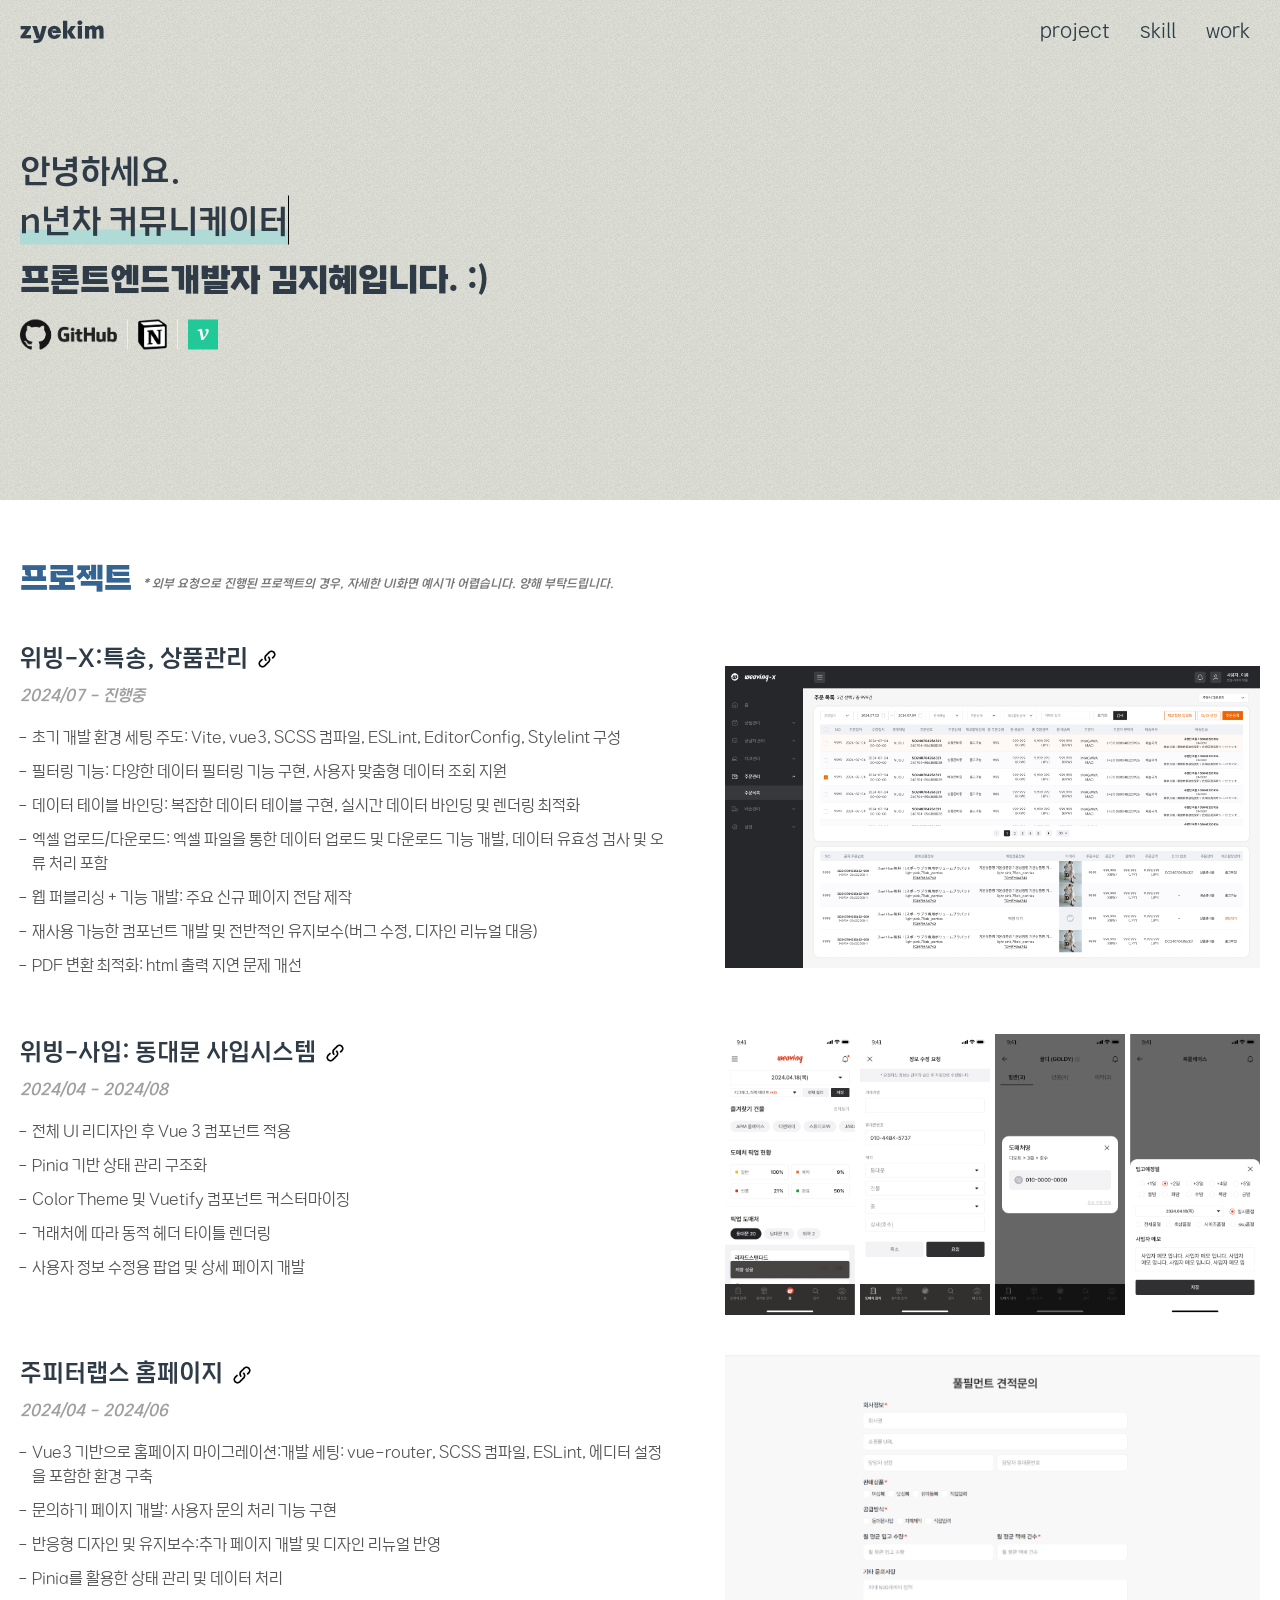
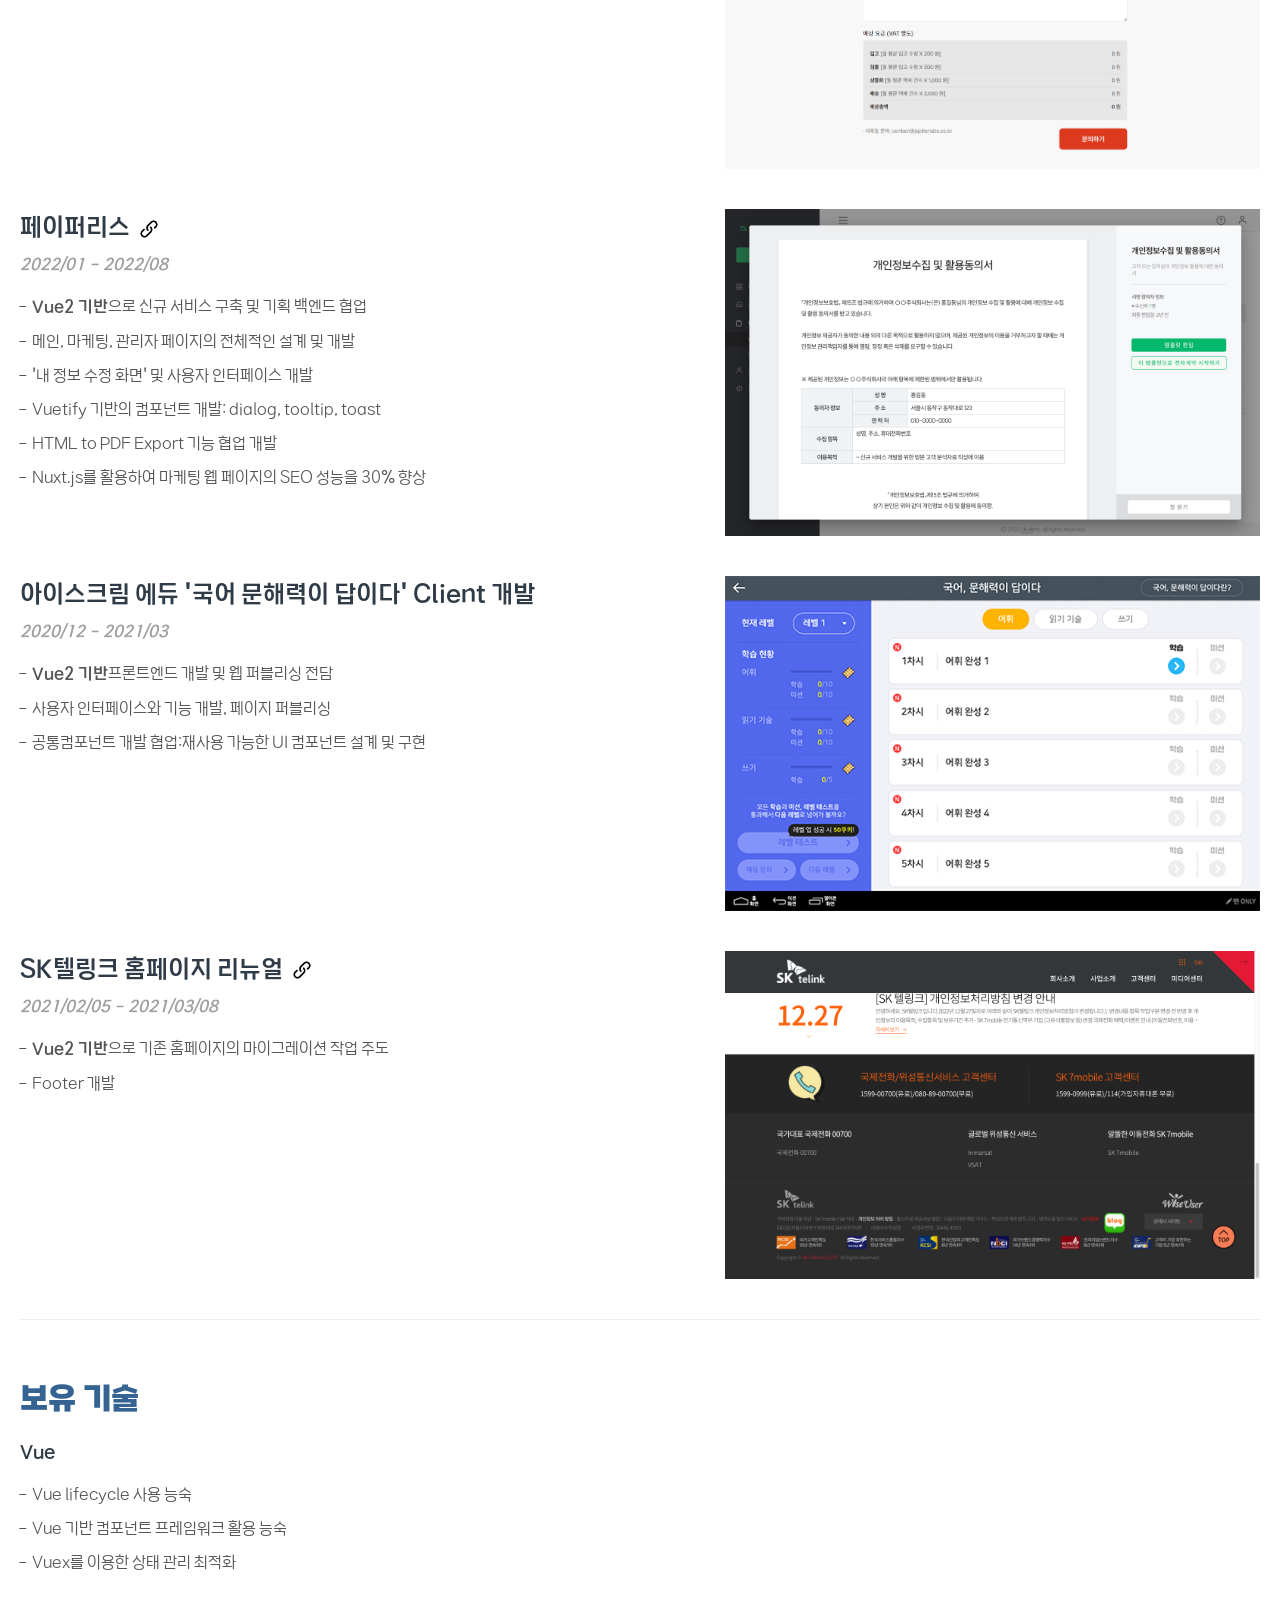
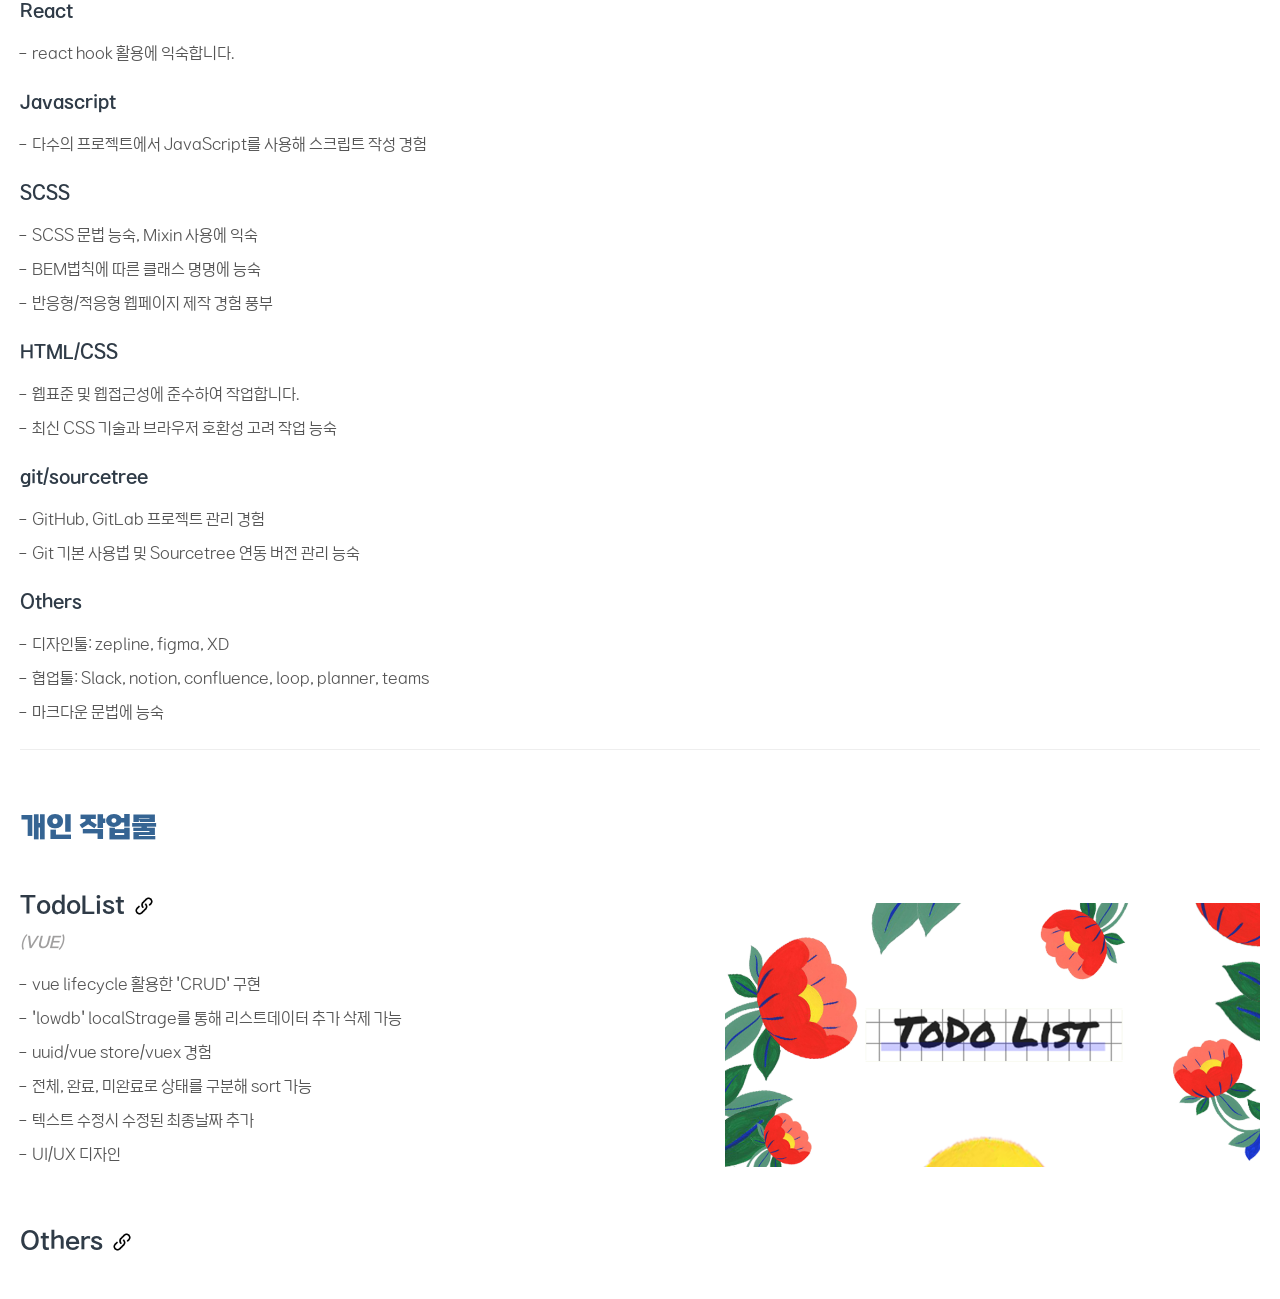
==== commit 0a547b90: "chore 경력 업데이트" ====
--- a/index.html
+++ b/index.html
@@ -1 +1 @@
-<!doctype html><html lang=""><head><meta charset="utf-8"><meta http-equiv="X-UA-Compatible" content="IE=edge"><meta name="viewport" content="width=device-width,initial-scale=1"><link rel="icon" href="/favicon.ico"><title>portfolio_zyekim</title><script defer="defer" src="/js/chunk-vendors.ef4c207e.js"></script><script defer="defer" src="/js/app.62960985.js"></script><link href="/css/chunk-vendors.50c70aad.css" rel="stylesheet"><link href="/css/app.d7bf5165.css" rel="stylesheet"></head><body><noscript><strong>We're sorry but portfolio_zyekim doesn't work properly without JavaScript enabled. Please enable it to continue.</strong></noscript><div id="app"></div></body></html>+<!doctype html><html lang=""><head><meta charset="utf-8"><meta http-equiv="X-UA-Compatible" content="IE=edge"><meta name="viewport" content="width=device-width,initial-scale=1"><link rel="icon" href="/favicon.ico"><title>portfolio_zyekim</title><script defer="defer" src="/js/chunk-vendors.7127eef3.js"></script><script defer="defer" src="/js/app.3bac93a7.js"></script><link href="/css/chunk-vendors.50c70aad.css" rel="stylesheet"><link href="/css/app.744af79d.css" rel="stylesheet"></head><body><noscript><strong>We're sorry but portfolio_zyekim doesn't work properly without JavaScript enabled. Please enable it to continue.</strong></noscript><div id="app"></div></body></html>
--- a/css/app.744af79d.css
+++ b/css/app.744af79d.css
@@ -0,0 +1 @@
+@import url(https://fonts.googleapis.com/css2?family=Noto+Sans+KR:wght@100..900&display=swap);#app{-webkit-font-smoothing:antialiased;-moz-osx-font-smoothing:grayscale;text-align:center;color:#2f3b47;margin:0 auto}.app-nav{padding:30px}.app-nav a{font-weight:700;color:#2f3b47}.app-nav a.router-link-exact-active{color:#42b983}.portfolio-wrap{position:relative;width:100%;height:100%}.header{position:fixed;top:0;right:0;left:0;z-index:50}.header__inner{margin:0 auto;padding:0 20px;display:flex;justify-content:space-between;align-items:center;width:100%;max-width:1280px;height:60px}.header .logo{font-weight:700;font-size:22px}.header .nav{display:flex;justify-content:space-between;align-items:center;-moz-column-gap:10px;column-gap:10px;height:100%}.header .nav p{padding:0 10px;font-size:20px;font-weight:300;cursor:pointer}.header.scroll{background-color:#fff;transition:all .3s ease-in-out}.highlight{display:inline-block;position:relative}.highlight:after{content:"";position:absolute;bottom:0;left:0;z-index:-1;width:100%;height:30%;background-color:#b0dad5}.home{width:100%;height:500px;background-color:#f6f8ec;background-image:url([data-uri])}.home__inner{margin:0 auto;padding:60px 20px;display:flex;width:100%;max-width:1280px;height:100%}.home__left{flex:0 1 750px;position:relative}.home__text-wrap{position:absolute;left:0;top:50%;transform:translateY(-50%)}.home__text-wrap p{font-size:33px;font-weight:500;text-align:left}.home__text-wrap p.job{margin-top:10px;font-weight:700;font-size:32px}.links{margin-top:12px;display:flex;-moz-column-gap:10px;column-gap:10px;align-items:center;height:40px}.links__item{position:relative;cursor:pointer}.links__item:not(:first-of-type):before{content:"";display:inline-block;margin-right:10px;vertical-align:middle;width:1px;height:30px;background-color:#eee}.links__item img{display:inline-block;width:auto;height:30px}.links__item:hover .links__tooltip{display:block;opacity:1;transition:.3s ease-in-out}.links__tooltip{padding:5px 10px;display:none;opacity:0;top:calc(100% + 10px);width:-moz-max-content;width:max-content;border-radius:4px;box-shadow:0 1em 2em -.5em rgba(0,0,0,.35);background:#333;color:#fff;z-index:10;transition:.3s ease-in-out}.links__tooltip,.links__tooltip:before{position:absolute;left:50%;transform:translateX(-50%)}.links__tooltip:before{content:"";top:-5px;border:5px solid transparent;border-top-width:0;border-bottom-color:#333}section[aria-label=content]{margin:0 auto;padding:0 20px;width:100%;max-width:1280px;text-align:left}.section-title{margin-top:55px;font-size:30px;font-weight:700;color:#356493}.section-subtitle{margin-top:40px;font-size:24px;font-weight:500}.section-subtitle2{margin:18px 0 10px;font-size:18px;font-weight:500}.section-body{font-size:16px;color:#555}.section-caption{margin:8px 0;font-size:16px;font-weight:500;font-style:italic;color:#a09f9f}.section-refer{margin-left:4px;font-size:12px;font-weight:400;font-style:italic;color:#777}.section-refer:before{content:"*"}.section-divider{margin:10px 0;border-top:1px solid #eee}.details{margin:12px 0}.details__item{margin-left:8px;padding:5px 0;padding-left:4px;list-style-type:"-";font-weight:300;color:#555}.desc-wrap{margin:40px 0;display:flex;flex-flow:row nowrap;-moz-column-gap:50px;column-gap:50px}.desc-wrap .section-subtitle{margin-top:0}.desc-wrap__content{flex-basis:55%}.desc-wrap__right-content{align-self:center;flex-basis:45%}.skill-chips{margin:10px 0 20px}.skill-chips__item{display:inline-block;padding:0 6px;margin-right:5px;margin-top:5px;margin-bottom:5px;background:rgba(234,200,228,.5);border-radius:3px;font-size:14px;white-space:nowrap}.custom-type .char.custom.typed{color:#2f3b47}.z-modal[data-v-9fcdd4a4]{z-index:20;padding:0 24px}.z-modal .z-modal__wall[data-v-9fcdd4a4],.z-modal[data-v-9fcdd4a4]{display:flex;justify-content:center;align-items:center;position:fixed;left:0;top:0;bottom:0;right:0}.z-modal__wall[data-v-9fcdd4a4]{background:rgba(33,33,33,.46)}.z-modal__wrap[data-v-9fcdd4a4]{width:380px;max-height:calc(100vh - 40%);border-radius:5px;background-color:#fff;z-index:1;overflow-y:auto}.z-modal__header[data-v-9fcdd4a4]{padding:0 10px;top:0;justify-content:space-between}.z-modal__footer[data-v-9fcdd4a4],.z-modal__header[data-v-9fcdd4a4]{position:sticky;display:flex;align-items:center;height:50px;background-color:#fff}.z-modal__footer[data-v-9fcdd4a4]{bottom:0;-moz-column-gap:10px;column-gap:10px;justify-content:center}.z-modal__close[data-v-9fcdd4a4]{margin-left:auto;position:relative;width:30px;height:30px;font-size:0}.z-modal__close[data-v-9fcdd4a4]:after,.z-modal__close[data-v-9fcdd4a4]:before{position:absolute;left:50%;top:50%;width:3px;height:20px;background-color:#333;content:""}.z-modal__close[data-v-9fcdd4a4]:before{transform:translate(-50%,-50%) rotate(45deg)}.z-modal__close[data-v-9fcdd4a4]:after{transform:translate(-50%,-50%) rotate(-45deg)}.z-modal__title[data-v-9fcdd4a4]{text-align:left;font-size:20px}.z-modal__contents[data-v-9fcdd4a4]{padding:20px 10px 10px;min-height:-moz-fit-content;min-height:fit-content;height:auto;text-align:left}.z-modal.no-title .z-modal__header[data-v-9fcdd4a4]{height:40px}.z-modal.no-title .z-modal__contents[data-v-9fcdd4a4]{padding-top:10px}.modal-enter-active[data-v-9fcdd4a4],.modal-leave-active[data-v-9fcdd4a4]{transition:opacity .4s}.modal-enter-active .z-modal__wrap[data-v-9fcdd4a4],.modal-leave-active .z-modal__wrap[data-v-9fcdd4a4]{transition:opacity .4s,transform .4s}.modal-leave-active[data-v-9fcdd4a4]{transition:opacity .6s ease .4s}.modal-enter[data-v-9fcdd4a4],.modal-leave-to[data-v-9fcdd4a4]{opacity:0}.modal-enter .z-modal__wrap[data-v-9fcdd4a4],.modal-leave-to .z-modal__wrap[data-v-9fcdd4a4]{opacity:0;transform:translateY(-20px)}.work{margin:110px auto 80px;padding:0 20px;position:relative;width:100%;height:100%;max-width:1280px;text-align:left}.work__header{padding:10px 20px;position:fixed;top:0;right:0;left:0;height:50px;background-color:#fff;z-index:10}.work__header button{padding:3px 10px;height:30px;font-size:14px;border:1px solid #eee;border-radius:5px}.work hr{margin:20px 0;border-top:1px solid #eee}.work h2{font-size:28px;font-weight:700}.work__item h3{display:flex;align-items:center;font-size:20px;font-weight:700}.work__item h3:before{content:"";margin-right:8px;display:inline-block;width:14px;height:14px;background-color:#333}.work__box{padding:30px 20px;display:flex;-moz-column-gap:20px;column-gap:20px}.work__box>button{padding:6px 15px;border-radius:4px;background-color:#a8d8bc}.work__box--column{padding:30px 0;flex-flow:column}.work__box--column img{margin-top:10px;width:400px;height:auto}.accordion{width:500px}.accordion__item{width:100%}.accordion__item:not(:first-child){border-top:1px solid #eeeff1}.accordion__trigger{position:relative;display:flex;align-items:center;justify-content:space-between;padding:20px;width:100%;transition:all .3s ease-in-out;cursor:pointer}.accordion__trigger:after{content:"";width:12px;height:12px;border-top:2px solid #222;border-right:2px solid #222;transform:rotate(135deg)}.accordion__contents{padding:20px;background-color:#c6d4d1;border-bottom:1px solid #958c8c}.accordion-enter-active,.accordion-leave-active{will-change:height,opacity;transition:height .3s ease,opacity .3s ease;overflow:hidden}.accordion-enter,.accordion-leave-to{height:0!important;opacity:0}.popup-btn{padding:6px 15px;border-radius:4px;background-color:#3395ce;color:#fff}.href-icon{margin-left:8px;display:grid;place-content:center;width:25px;height:25px}.href-icon img{width:20px;height:auto}[data-v-cecdccf6]{text-align:left;font-family:Noto Sans KR,sans-serif;font-weight:500}.intro-text[data-v-cecdccf6]{position:relative;padding-left:14px;font-weight:500;line-height:1.56}.intro-text[data-v-cecdccf6]:before{display:block;position:absolute;left:2px;top:0;bottom:0;width:4px;background-color:#222;content:""}h1[data-v-cecdccf6]{font-size:33px;font-weight:700}h2[data-v-cecdccf6]{margin-bottom:30px;font-size:25px;font-weight:700;color:#99ad5e}h3[data-v-cecdccf6]{font-size:18px;font-weight:700}p[data-v-cecdccf6]{font-size:16px;color:#555;line-height:1.43}.font-body[data-v-cecdccf6]{font-size:14px;color:#555}span.caption[data-v-cecdccf6]{font-weight:400;font-style:italic;font-size:15px;font-weight:500;color:#bbb}span.chip[data-v-cecdccf6]{padding:3px 5px;display:inline-block;vertical-align:middle;font-size:12px;font-weight:700;border-radius:8px;background-color:#eaeaea!important}a.link-icon[data-v-cecdccf6]{font-size:14px}span.divider[data-v-cecdccf6]{display:block;width:100%;height:1px;background-color:#efefef}.img-wrap[data-v-cecdccf6]{width:150px}.container[data-v-cecdccf6]{margin:0 auto;padding:30px;width:100%;height:100%;max-width:1280px}ul li[data-v-cecdccf6]:not(:first-of-type){padding-top:8px}.section[data-v-cecdccf6]{padding:30px 0;display:flex;-moz-column-gap:50px;column-gap:50px;width:100%;border-top:1px solid #ddd}.section__item[data-v-cecdccf6]{flex:1 1 calc(50% - 50px);word-break:keep-all}.section--top[data-v-cecdccf6]{padding-top:20px;border-top:0}.cv-text[data-v-cecdccf6]{margin-top:18px;line-height:1.43}.cv-text+h3[data-v-cecdccf6]{margin-top:30px}.period-wrap[data-v-cecdccf6]{margin-top:16px;display:flex;-moz-column-gap:50px;column-gap:50px}.period-wrap__period[data-v-cecdccf6]{flex:0 0 20%}.period-wrap__details[data-v-cecdccf6]{flex:1 1 80%;font-size:14px}.dot-style li[data-v-cecdccf6]{margin-left:20px;list-style:disc;font-size:14px}.dot-style li>ul li[data-v-cecdccf6]{list-style:circle}@media print{[data-v-cecdccf6]{-webkit-print-color-adjust:exact!important;print-color-adjust:exact!important}body[data-v-cecdccf6]{margin:0}h1[data-v-cecdccf6]{font-size:22px}h2[data-v-cecdccf6]{font-size:18px;margin-bottom:20px}h3[data-v-cecdccf6]{font-size:16px}p[data-v-cecdccf6]{font-size:12px}.caption[data-v-cecdccf6]{font-size:14px;color:#777}.container[data-v-cecdccf6]:first-child{page-break-before:always;page-break-inside:avoid}.print-break[data-v-cecdccf6]{page-break-before:auto;page-break-inside:avoid;border-top:0}.section[data-v-cecdccf6]{padding:20px 0}.period-wrap[data-v-cecdccf6]{margin-top:15px}.dot-style li[data-v-cecdccf6]{font-size:12px}.font-body[data-v-cecdccf6]{font-size:14px}.cv-text[data-v-cecdccf6]{margin-top:10px;font-size:12px}.cv-text+h3[data-v-cecdccf6]{margin-top:20px}.mt20[data-v-cecdccf6]{margin-top:10px!important}.print-none[data-v-cecdccf6]{display:none}}[data-v-68e8cefe]{text-align:left;font-family:Noto Sans KR,sans-serif;font-weight:500}.intro-text[data-v-68e8cefe]{position:relative;padding-left:14px;font-weight:500;line-height:1.56}.intro-text[data-v-68e8cefe]:before{display:block;position:absolute;left:2px;top:0;bottom:0;width:4px;background-color:#222;content:""}h1[data-v-68e8cefe]{font-size:33px;font-weight:700}h2[data-v-68e8cefe]{margin-bottom:30px;font-size:25px;font-weight:700;color:#99ad5e}h3[data-v-68e8cefe]{font-size:18px;font-weight:700}p[data-v-68e8cefe]{font-size:16px;color:#555;line-height:1.43}.font-body[data-v-68e8cefe]{font-size:14px;color:#555}span.caption[data-v-68e8cefe]{font-weight:400;font-style:italic;font-size:15px;font-weight:500;color:#bbb}span.chip[data-v-68e8cefe]{padding:3px 5px;display:inline-block;vertical-align:middle;font-size:12px;font-weight:700;border-radius:8px;background-color:#eaeaea!important}a.link-icon[data-v-68e8cefe]{font-size:14px}span.divider[data-v-68e8cefe]{display:block;width:100%;height:1px;background-color:#efefef}.img-wrap[data-v-68e8cefe]{width:150px}.container[data-v-68e8cefe]{margin:0 auto;padding:30px;width:100%;height:100%;max-width:1280px}ul li[data-v-68e8cefe]:not(:first-of-type){padding-top:8px}.section[data-v-68e8cefe]{padding:30px 0;display:flex;-moz-column-gap:50px;column-gap:50px;width:100%;border-top:1px solid #ddd}.section__item[data-v-68e8cefe]{flex:1 1 calc(50% - 50px);word-break:keep-all}.section--top[data-v-68e8cefe]{padding-top:20px;border-top:0}.cv-text[data-v-68e8cefe]{margin-top:18px;line-height:1.43}.cv-text+h3[data-v-68e8cefe]{margin-top:30px}.period-wrap[data-v-68e8cefe]{margin-top:16px;display:flex;-moz-column-gap:50px;column-gap:50px}.period-wrap__period[data-v-68e8cefe]{flex:0 0 20%}.period-wrap__details[data-v-68e8cefe]{flex:1 1 80%;font-size:14px}.dot-style li[data-v-68e8cefe]{margin-left:20px;list-style:disc;font-size:14px}.dot-style li>ul li[data-v-68e8cefe]{list-style:circle}@page{size:210mm 297mm;margin:0}@media print{[data-v-68e8cefe]{-webkit-print-color-adjust:exact!important;print-color-adjust:exact!important}body[data-v-68e8cefe]{margin:0}h1[data-v-68e8cefe]{font-size:22px}h2[data-v-68e8cefe]{font-size:18px;margin-bottom:20px}h3[data-v-68e8cefe]{font-size:16px}p[data-v-68e8cefe]{font-size:12px}.caption[data-v-68e8cefe]{font-size:14px;color:#777}.container[data-v-68e8cefe]:first-child{page-break-before:always;page-break-inside:avoid}.print-break[data-v-68e8cefe]{page-break-before:auto;page-break-inside:avoid;border-top:0}.print-padding[data-v-68e8cefe]{padding-top:30px}.section[data-v-68e8cefe]{padding:20px 0}.period-wrap[data-v-68e8cefe]{margin-top:15px}.dot-style li[data-v-68e8cefe]{font-size:12px}.font-body[data-v-68e8cefe]{font-size:14px}.cv-text[data-v-68e8cefe]{margin-top:10px;font-size:12px}.cv-text+h3[data-v-68e8cefe]{margin-top:20px}.mt20[data-v-68e8cefe]{margin-top:10px!important}.print-none[data-v-68e8cefe]{display:none}}@font-face{font-family:KBO-Dia-Gothic;src:url(/fonts/KBO-Dia-Gothic_light.ef7770cd.woff) format("woff");font-weight:300;font-style:normal}@font-face{font-family:KBO-Dia-Gothic;src:url(/fonts/KBO-Dia-Gothic_medium.81e8f701.woff) format("woff");font-weight:500;font-style:normal}@font-face{font-family:KBO-Dia-Gothic;src:url(/fonts/KBO-Dia-Gothic_bold.a31d6c59.woff) format("woff");font-weight:700;font-style:normal}*,:after,:before{margin:0;padding:0;box-sizing:border-box;border-width:0;border-style:solid;border-color:theme("borderColor.DEFAULT","currentColor")}:after,:before{--tw-content:""}html{line-height:1.5;-webkit-text-size-adjust:100%;-moz-tab-size:4;-o-tab-size:4;tab-size:4}body{margin:0;line-height:inherit;font-family:fontFamily\.sans,KBO-Dia-Gothic,ui-sans-serif,system-ui,-apple-system,BlinkMacSystemFont,Segoe UI,Roboto,Helvetica Neue,Arial,Noto Sans,sans-serif,Apple Color Emoji,Segoe UI Emoji,Segoe UI Symbol,Noto Color Emoji}hr{height:0;color:inherit;border-top-width:1px}abbr:where([title]){-webkit-text-decoration:underline dotted;text-decoration:underline dotted}h1,h2,h3,h4,h5,h6{font-size:inherit;font-weight:inherit}a{color:inherit;text-decoration:inherit}b,strong{font-weight:bolder}code,kbd,pre,samp{font-family:theme("fontFamily.mono",ui-monospace,SFMono-Regular,Menlo,Monaco,Consolas,"Liberation Mono","Courier New",monospace);font-size:1em}small{font-size:80%}sub,sup{font-size:75%;line-height:0;position:relative;vertical-align:baseline}sub{bottom:-.25em}sup{top:-.5em}table{text-indent:0;border-color:inherit;border-collapse:collapse}button,input,optgroup,select,textarea{font-family:inherit;font-size:100%;line-height:inherit;color:inherit;margin:0;padding:0}button,select{text-transform:none}[type=button],[type=reset],[type=submit],button{-webkit-appearance:button;background-color:transparent;background-image:none}:-moz-focusring{outline:auto}:-moz-ui-invalid{box-shadow:none}progress{vertical-align:baseline}::-webkit-inner-spin-button,::-webkit-outer-spin-button{height:auto}[type=search]{-webkit-appearance:textfield;outline-offset:-2px}::-webkit-search-decoration{-webkit-appearance:none}::-webkit-file-upload-button{-webkit-appearance:button;font:inherit}summary{display:list-item}blockquote,dd,dl,figure,h1,h2,h3,h4,h5,h6,hr,p,pre{margin:0}fieldset{margin:0}fieldset,legend{padding:0}menu,ol,ul{list-style:none;margin:0;padding:0}textarea{resize:vertical}input::-moz-placeholder,textarea::-moz-placeholder{opacity:1;color:theme("colors.gray.400",#9ca3af)}input::placeholder,textarea::placeholder{opacity:1;color:theme("colors.gray.400",#9ca3af)}[role=button],button{cursor:pointer}:disabled{cursor:default}audio,canvas,embed,iframe,img,object,svg,video{display:block;vertical-align:middle}img,video{max-width:100%;height:auto}[hidden]{display:none}.text-underline{text-decoration:underline;text-underline-position:from-font}.flex-space{flex-grow:1!important}.float-left{float:left}.float-left:after{content:"";display:block;clear:both}.float-right{float:right}.float-right:after{content:"";display:block;clear:both}.ma-100{margin:-100px!important}.pa-100{padding:-100px!important}.ml-100{margin-left:-100px!important}.pl-100{padding-left:-100px!important}.mr-100{margin-right:-100px!important}.pr-100{padding-right:-100px!important}.mb-100{margin-bottom:-100px!important}.pb-100{padding-bottom:-100px!important}.mt-100{margin-top:-100px!important}.pt-100{padding-top:-100px!important}.mx-100{margin-left:-100px!important;margin-right:-100px!important}.px-100{padding-left:-100px!important;padding-right:-100px!important}.my-100{margin-top:-100px!important;margin-bottom:-100px!important}.py-100{padding-top:-100px!important;padding-bottom:-100px!important}.ma-99{margin:-99px!important}.pa-99{padding:-99px!important}.ml-99{margin-left:-99px!important}.pl-99{padding-left:-99px!important}.mr-99{margin-right:-99px!important}.pr-99{padding-right:-99px!important}.mb-99{margin-bottom:-99px!important}.pb-99{padding-bottom:-99px!important}.mt-99{margin-top:-99px!important}.pt-99{padding-top:-99px!important}.mx-99{margin-left:-99px!important;margin-right:-99px!important}.px-99{padding-left:-99px!important;padding-right:-99px!important}.my-99{margin-top:-99px!important;margin-bottom:-99px!important}.py-99{padding-top:-99px!important;padding-bottom:-99px!important}.ma-98{margin:-98px!important}.pa-98{padding:-98px!important}.ml-98{margin-left:-98px!important}.pl-98{padding-left:-98px!important}.mr-98{margin-right:-98px!important}.pr-98{padding-right:-98px!important}.mb-98{margin-bottom:-98px!important}.pb-98{padding-bottom:-98px!important}.mt-98{margin-top:-98px!important}.pt-98{padding-top:-98px!important}.mx-98{margin-left:-98px!important;margin-right:-98px!important}.px-98{padding-left:-98px!important;padding-right:-98px!important}.my-98{margin-top:-98px!important;margin-bottom:-98px!important}.py-98{padding-top:-98px!important;padding-bottom:-98px!important}.ma-97{margin:-97px!important}.pa-97{padding:-97px!important}.ml-97{margin-left:-97px!important}.pl-97{padding-left:-97px!important}.mr-97{margin-right:-97px!important}.pr-97{padding-right:-97px!important}.mb-97{margin-bottom:-97px!important}.pb-97{padding-bottom:-97px!important}.mt-97{margin-top:-97px!important}.pt-97{padding-top:-97px!important}.mx-97{margin-left:-97px!important;margin-right:-97px!important}.px-97{padding-left:-97px!important;padding-right:-97px!important}.my-97{margin-top:-97px!important;margin-bottom:-97px!important}.py-97{padding-top:-97px!important;padding-bottom:-97px!important}.ma-96{margin:-96px!important}.pa-96{padding:-96px!important}.ml-96{margin-left:-96px!important}.pl-96{padding-left:-96px!important}.mr-96{margin-right:-96px!important}.pr-96{padding-right:-96px!important}.mb-96{margin-bottom:-96px!important}.pb-96{padding-bottom:-96px!important}.mt-96{margin-top:-96px!important}.pt-96{padding-top:-96px!important}.mx-96{margin-left:-96px!important;margin-right:-96px!important}.px-96{padding-left:-96px!important;padding-right:-96px!important}.my-96{margin-top:-96px!important;margin-bottom:-96px!important}.py-96{padding-top:-96px!important;padding-bottom:-96px!important}.ma-95{margin:-95px!important}.pa-95{padding:-95px!important}.ml-95{margin-left:-95px!important}.pl-95{padding-left:-95px!important}.mr-95{margin-right:-95px!important}.pr-95{padding-right:-95px!important}.mb-95{margin-bottom:-95px!important}.pb-95{padding-bottom:-95px!important}.mt-95{margin-top:-95px!important}.pt-95{padding-top:-95px!important}.mx-95{margin-left:-95px!important;margin-right:-95px!important}.px-95{padding-left:-95px!important;padding-right:-95px!important}.my-95{margin-top:-95px!important;margin-bottom:-95px!important}.py-95{padding-top:-95px!important;padding-bottom:-95px!important}.ma-94{margin:-94px!important}.pa-94{padding:-94px!important}.ml-94{margin-left:-94px!important}.pl-94{padding-left:-94px!important}.mr-94{margin-right:-94px!important}.pr-94{padding-right:-94px!important}.mb-94{margin-bottom:-94px!important}.pb-94{padding-bottom:-94px!important}.mt-94{margin-top:-94px!important}.pt-94{padding-top:-94px!important}.mx-94{margin-left:-94px!important;margin-right:-94px!important}.px-94{padding-left:-94px!important;padding-right:-94px!important}.my-94{margin-top:-94px!important;margin-bottom:-94px!important}.py-94{padding-top:-94px!important;padding-bottom:-94px!important}.ma-93{margin:-93px!important}.pa-93{padding:-93px!important}.ml-93{margin-left:-93px!important}.pl-93{padding-left:-93px!important}.mr-93{margin-right:-93px!important}.pr-93{padding-right:-93px!important}.mb-93{margin-bottom:-93px!important}.pb-93{padding-bottom:-93px!important}.mt-93{margin-top:-93px!important}.pt-93{padding-top:-93px!important}.mx-93{margin-left:-93px!important;margin-right:-93px!important}.px-93{padding-left:-93px!important;padding-right:-93px!important}.my-93{margin-top:-93px!important;margin-bottom:-93px!important}.py-93{padding-top:-93px!important;padding-bottom:-93px!important}.ma-92{margin:-92px!important}.pa-92{padding:-92px!important}.ml-92{margin-left:-92px!important}.pl-92{padding-left:-92px!important}.mr-92{margin-right:-92px!important}.pr-92{padding-right:-92px!important}.mb-92{margin-bottom:-92px!important}.pb-92{padding-bottom:-92px!important}.mt-92{margin-top:-92px!important}.pt-92{padding-top:-92px!important}.mx-92{margin-left:-92px!important;margin-right:-92px!important}.px-92{padding-left:-92px!important;padding-right:-92px!important}.my-92{margin-top:-92px!important;margin-bottom:-92px!important}.py-92{padding-top:-92px!important;padding-bottom:-92px!important}.ma-91{margin:-91px!important}.pa-91{padding:-91px!important}.ml-91{margin-left:-91px!important}.pl-91{padding-left:-91px!important}.mr-91{margin-right:-91px!important}.pr-91{padding-right:-91px!important}.mb-91{margin-bottom:-91px!important}.pb-91{padding-bottom:-91px!important}.mt-91{margin-top:-91px!important}.pt-91{padding-top:-91px!important}.mx-91{margin-left:-91px!important;margin-right:-91px!important}.px-91{padding-left:-91px!important;padding-right:-91px!important}.my-91{margin-top:-91px!important;margin-bottom:-91px!important}.py-91{padding-top:-91px!important;padding-bottom:-91px!important}.ma-90{margin:-90px!important}.pa-90{padding:-90px!important}.ml-90{margin-left:-90px!important}.pl-90{padding-left:-90px!important}.mr-90{margin-right:-90px!important}.pr-90{padding-right:-90px!important}.mb-90{margin-bottom:-90px!important}.pb-90{padding-bottom:-90px!important}.mt-90{margin-top:-90px!important}.pt-90{padding-top:-90px!important}.mx-90{margin-left:-90px!important;margin-right:-90px!important}.px-90{padding-left:-90px!important;padding-right:-90px!important}.my-90{margin-top:-90px!important;margin-bottom:-90px!important}.py-90{padding-top:-90px!important;padding-bottom:-90px!important}.ma-89{margin:-89px!important}.pa-89{padding:-89px!important}.ml-89{margin-left:-89px!important}.pl-89{padding-left:-89px!important}.mr-89{margin-right:-89px!important}.pr-89{padding-right:-89px!important}.mb-89{margin-bottom:-89px!important}.pb-89{padding-bottom:-89px!important}.mt-89{margin-top:-89px!important}.pt-89{padding-top:-89px!important}.mx-89{margin-left:-89px!important;margin-right:-89px!important}.px-89{padding-left:-89px!important;padding-right:-89px!important}.my-89{margin-top:-89px!important;margin-bottom:-89px!important}.py-89{padding-top:-89px!important;padding-bottom:-89px!important}.ma-88{margin:-88px!important}.pa-88{padding:-88px!important}.ml-88{margin-left:-88px!important}.pl-88{padding-left:-88px!important}.mr-88{margin-right:-88px!important}.pr-88{padding-right:-88px!important}.mb-88{margin-bottom:-88px!important}.pb-88{padding-bottom:-88px!important}.mt-88{margin-top:-88px!important}.pt-88{padding-top:-88px!important}.mx-88{margin-left:-88px!important;margin-right:-88px!important}.px-88{padding-left:-88px!important;padding-right:-88px!important}.my-88{margin-top:-88px!important;margin-bottom:-88px!important}.py-88{padding-top:-88px!important;padding-bottom:-88px!important}.ma-87{margin:-87px!important}.pa-87{padding:-87px!important}.ml-87{margin-left:-87px!important}.pl-87{padding-left:-87px!important}.mr-87{margin-right:-87px!important}.pr-87{padding-right:-87px!important}.mb-87{margin-bottom:-87px!important}.pb-87{padding-bottom:-87px!important}.mt-87{margin-top:-87px!important}.pt-87{padding-top:-87px!important}.mx-87{margin-left:-87px!important;margin-right:-87px!important}.px-87{padding-left:-87px!important;padding-right:-87px!important}.my-87{margin-top:-87px!important;margin-bottom:-87px!important}.py-87{padding-top:-87px!important;padding-bottom:-87px!important}.ma-86{margin:-86px!important}.pa-86{padding:-86px!important}.ml-86{margin-left:-86px!important}.pl-86{padding-left:-86px!important}.mr-86{margin-right:-86px!important}.pr-86{padding-right:-86px!important}.mb-86{margin-bottom:-86px!important}.pb-86{padding-bottom:-86px!important}.mt-86{margin-top:-86px!important}.pt-86{padding-top:-86px!important}.mx-86{margin-left:-86px!important;margin-right:-86px!important}.px-86{padding-left:-86px!important;padding-right:-86px!important}.my-86{margin-top:-86px!important;margin-bottom:-86px!important}.py-86{padding-top:-86px!important;padding-bottom:-86px!important}.ma-85{margin:-85px!important}.pa-85{padding:-85px!important}.ml-85{margin-left:-85px!important}.pl-85{padding-left:-85px!important}.mr-85{margin-right:-85px!important}.pr-85{padding-right:-85px!important}.mb-85{margin-bottom:-85px!important}.pb-85{padding-bottom:-85px!important}.mt-85{margin-top:-85px!important}.pt-85{padding-top:-85px!important}.mx-85{margin-left:-85px!important;margin-right:-85px!important}.px-85{padding-left:-85px!important;padding-right:-85px!important}.my-85{margin-top:-85px!important;margin-bottom:-85px!important}.py-85{padding-top:-85px!important;padding-bottom:-85px!important}.ma-84{margin:-84px!important}.pa-84{padding:-84px!important}.ml-84{margin-left:-84px!important}.pl-84{padding-left:-84px!important}.mr-84{margin-right:-84px!important}.pr-84{padding-right:-84px!important}.mb-84{margin-bottom:-84px!important}.pb-84{padding-bottom:-84px!important}.mt-84{margin-top:-84px!important}.pt-84{padding-top:-84px!important}.mx-84{margin-left:-84px!important;margin-right:-84px!important}.px-84{padding-left:-84px!important;padding-right:-84px!important}.my-84{margin-top:-84px!important;margin-bottom:-84px!important}.py-84{padding-top:-84px!important;padding-bottom:-84px!important}.ma-83{margin:-83px!important}.pa-83{padding:-83px!important}.ml-83{margin-left:-83px!important}.pl-83{padding-left:-83px!important}.mr-83{margin-right:-83px!important}.pr-83{padding-right:-83px!important}.mb-83{margin-bottom:-83px!important}.pb-83{padding-bottom:-83px!important}.mt-83{margin-top:-83px!important}.pt-83{padding-top:-83px!important}.mx-83{margin-left:-83px!important;margin-right:-83px!important}.px-83{padding-left:-83px!important;padding-right:-83px!important}.my-83{margin-top:-83px!important;margin-bottom:-83px!important}.py-83{padding-top:-83px!important;padding-bottom:-83px!important}.ma-82{margin:-82px!important}.pa-82{padding:-82px!important}.ml-82{margin-left:-82px!important}.pl-82{padding-left:-82px!important}.mr-82{margin-right:-82px!important}.pr-82{padding-right:-82px!important}.mb-82{margin-bottom:-82px!important}.pb-82{padding-bottom:-82px!important}.mt-82{margin-top:-82px!important}.pt-82{padding-top:-82px!important}.mx-82{margin-left:-82px!important;margin-right:-82px!important}.px-82{padding-left:-82px!important;padding-right:-82px!important}.my-82{margin-top:-82px!important;margin-bottom:-82px!important}.py-82{padding-top:-82px!important;padding-bottom:-82px!important}.ma-81{margin:-81px!important}.pa-81{padding:-81px!important}.ml-81{margin-left:-81px!important}.pl-81{padding-left:-81px!important}.mr-81{margin-right:-81px!important}.pr-81{padding-right:-81px!important}.mb-81{margin-bottom:-81px!important}.pb-81{padding-bottom:-81px!important}.mt-81{margin-top:-81px!important}.pt-81{padding-top:-81px!important}.mx-81{margin-left:-81px!important;margin-right:-81px!important}.px-81{padding-left:-81px!important;padding-right:-81px!important}.my-81{margin-top:-81px!important;margin-bottom:-81px!important}.py-81{padding-top:-81px!important;padding-bottom:-81px!important}.ma-80{margin:-80px!important}.pa-80{padding:-80px!important}.ml-80{margin-left:-80px!important}.pl-80{padding-left:-80px!important}.mr-80{margin-right:-80px!important}.pr-80{padding-right:-80px!important}.mb-80{margin-bottom:-80px!important}.pb-80{padding-bottom:-80px!important}.mt-80{margin-top:-80px!important}.pt-80{padding-top:-80px!important}.mx-80{margin-left:-80px!important;margin-right:-80px!important}.px-80{padding-left:-80px!important;padding-right:-80px!important}.my-80{margin-top:-80px!important;margin-bottom:-80px!important}.py-80{padding-top:-80px!important;padding-bottom:-80px!important}.ma-79{margin:-79px!important}.pa-79{padding:-79px!important}.ml-79{margin-left:-79px!important}.pl-79{padding-left:-79px!important}.mr-79{margin-right:-79px!important}.pr-79{padding-right:-79px!important}.mb-79{margin-bottom:-79px!important}.pb-79{padding-bottom:-79px!important}.mt-79{margin-top:-79px!important}.pt-79{padding-top:-79px!important}.mx-79{margin-left:-79px!important;margin-right:-79px!important}.px-79{padding-left:-79px!important;padding-right:-79px!important}.my-79{margin-top:-79px!important;margin-bottom:-79px!important}.py-79{padding-top:-79px!important;padding-bottom:-79px!important}.ma-78{margin:-78px!important}.pa-78{padding:-78px!important}.ml-78{margin-left:-78px!important}.pl-78{padding-left:-78px!important}.mr-78{margin-right:-78px!important}.pr-78{padding-right:-78px!important}.mb-78{margin-bottom:-78px!important}.pb-78{padding-bottom:-78px!important}.mt-78{margin-top:-78px!important}.pt-78{padding-top:-78px!important}.mx-78{margin-left:-78px!important;margin-right:-78px!important}.px-78{padding-left:-78px!important;padding-right:-78px!important}.my-78{margin-top:-78px!important;margin-bottom:-78px!important}.py-78{padding-top:-78px!important;padding-bottom:-78px!important}.ma-77{margin:-77px!important}.pa-77{padding:-77px!important}.ml-77{margin-left:-77px!important}.pl-77{padding-left:-77px!important}.mr-77{margin-right:-77px!important}.pr-77{padding-right:-77px!important}.mb-77{margin-bottom:-77px!important}.pb-77{padding-bottom:-77px!important}.mt-77{margin-top:-77px!important}.pt-77{padding-top:-77px!important}.mx-77{margin-left:-77px!important;margin-right:-77px!important}.px-77{padding-left:-77px!important;padding-right:-77px!important}.my-77{margin-top:-77px!important;margin-bottom:-77px!important}.py-77{padding-top:-77px!important;padding-bottom:-77px!important}.ma-76{margin:-76px!important}.pa-76{padding:-76px!important}.ml-76{margin-left:-76px!important}.pl-76{padding-left:-76px!important}.mr-76{margin-right:-76px!important}.pr-76{padding-right:-76px!important}.mb-76{margin-bottom:-76px!important}.pb-76{padding-bottom:-76px!important}.mt-76{margin-top:-76px!important}.pt-76{padding-top:-76px!important}.mx-76{margin-left:-76px!important;margin-right:-76px!important}.px-76{padding-left:-76px!important;padding-right:-76px!important}.my-76{margin-top:-76px!important;margin-bottom:-76px!important}.py-76{padding-top:-76px!important;padding-bottom:-76px!important}.ma-75{margin:-75px!important}.pa-75{padding:-75px!important}.ml-75{margin-left:-75px!important}.pl-75{padding-left:-75px!important}.mr-75{margin-right:-75px!important}.pr-75{padding-right:-75px!important}.mb-75{margin-bottom:-75px!important}.pb-75{padding-bottom:-75px!important}.mt-75{margin-top:-75px!important}.pt-75{padding-top:-75px!important}.mx-75{margin-left:-75px!important;margin-right:-75px!important}.px-75{padding-left:-75px!important;padding-right:-75px!important}.my-75{margin-top:-75px!important;margin-bottom:-75px!important}.py-75{padding-top:-75px!important;padding-bottom:-75px!important}.ma-74{margin:-74px!important}.pa-74{padding:-74px!important}.ml-74{margin-left:-74px!important}.pl-74{padding-left:-74px!important}.mr-74{margin-right:-74px!important}.pr-74{padding-right:-74px!important}.mb-74{margin-bottom:-74px!important}.pb-74{padding-bottom:-74px!important}.mt-74{margin-top:-74px!important}.pt-74{padding-top:-74px!important}.mx-74{margin-left:-74px!important;margin-right:-74px!important}.px-74{padding-left:-74px!important;padding-right:-74px!important}.my-74{margin-top:-74px!important;margin-bottom:-74px!important}.py-74{padding-top:-74px!important;padding-bottom:-74px!important}.ma-73{margin:-73px!important}.pa-73{padding:-73px!important}.ml-73{margin-left:-73px!important}.pl-73{padding-left:-73px!important}.mr-73{margin-right:-73px!important}.pr-73{padding-right:-73px!important}.mb-73{margin-bottom:-73px!important}.pb-73{padding-bottom:-73px!important}.mt-73{margin-top:-73px!important}.pt-73{padding-top:-73px!important}.mx-73{margin-left:-73px!important;margin-right:-73px!important}.px-73{padding-left:-73px!important;padding-right:-73px!important}.my-73{margin-top:-73px!important;margin-bottom:-73px!important}.py-73{padding-top:-73px!important;padding-bottom:-73px!important}.ma-72{margin:-72px!important}.pa-72{padding:-72px!important}.ml-72{margin-left:-72px!important}.pl-72{padding-left:-72px!important}.mr-72{margin-right:-72px!important}.pr-72{padding-right:-72px!important}.mb-72{margin-bottom:-72px!important}.pb-72{padding-bottom:-72px!important}.mt-72{margin-top:-72px!important}.pt-72{padding-top:-72px!important}.mx-72{margin-left:-72px!important;margin-right:-72px!important}.px-72{padding-left:-72px!important;padding-right:-72px!important}.my-72{margin-top:-72px!important;margin-bottom:-72px!important}.py-72{padding-top:-72px!important;padding-bottom:-72px!important}.ma-71{margin:-71px!important}.pa-71{padding:-71px!important}.ml-71{margin-left:-71px!important}.pl-71{padding-left:-71px!important}.mr-71{margin-right:-71px!important}.pr-71{padding-right:-71px!important}.mb-71{margin-bottom:-71px!important}.pb-71{padding-bottom:-71px!important}.mt-71{margin-top:-71px!important}.pt-71{padding-top:-71px!important}.mx-71{margin-left:-71px!important;margin-right:-71px!important}.px-71{padding-left:-71px!important;padding-right:-71px!important}.my-71{margin-top:-71px!important;margin-bottom:-71px!important}.py-71{padding-top:-71px!important;padding-bottom:-71px!important}.ma-70{margin:-70px!important}.pa-70{padding:-70px!important}.ml-70{margin-left:-70px!important}.pl-70{padding-left:-70px!important}.mr-70{margin-right:-70px!important}.pr-70{padding-right:-70px!important}.mb-70{margin-bottom:-70px!important}.pb-70{padding-bottom:-70px!important}.mt-70{margin-top:-70px!important}.pt-70{padding-top:-70px!important}.mx-70{margin-left:-70px!important;margin-right:-70px!important}.px-70{padding-left:-70px!important;padding-right:-70px!important}.my-70{margin-top:-70px!important;margin-bottom:-70px!important}.py-70{padding-top:-70px!important;padding-bottom:-70px!important}.ma-69{margin:-69px!important}.pa-69{padding:-69px!important}.ml-69{margin-left:-69px!important}.pl-69{padding-left:-69px!important}.mr-69{margin-right:-69px!important}.pr-69{padding-right:-69px!important}.mb-69{margin-bottom:-69px!important}.pb-69{padding-bottom:-69px!important}.mt-69{margin-top:-69px!important}.pt-69{padding-top:-69px!important}.mx-69{margin-left:-69px!important;margin-right:-69px!important}.px-69{padding-left:-69px!important;padding-right:-69px!important}.my-69{margin-top:-69px!important;margin-bottom:-69px!important}.py-69{padding-top:-69px!important;padding-bottom:-69px!important}.ma-68{margin:-68px!important}.pa-68{padding:-68px!important}.ml-68{margin-left:-68px!important}.pl-68{padding-left:-68px!important}.mr-68{margin-right:-68px!important}.pr-68{padding-right:-68px!important}.mb-68{margin-bottom:-68px!important}.pb-68{padding-bottom:-68px!important}.mt-68{margin-top:-68px!important}.pt-68{padding-top:-68px!important}.mx-68{margin-left:-68px!important;margin-right:-68px!important}.px-68{padding-left:-68px!important;padding-right:-68px!important}.my-68{margin-top:-68px!important;margin-bottom:-68px!important}.py-68{padding-top:-68px!important;padding-bottom:-68px!important}.ma-67{margin:-67px!important}.pa-67{padding:-67px!important}.ml-67{margin-left:-67px!important}.pl-67{padding-left:-67px!important}.mr-67{margin-right:-67px!important}.pr-67{padding-right:-67px!important}.mb-67{margin-bottom:-67px!important}.pb-67{padding-bottom:-67px!important}.mt-67{margin-top:-67px!important}.pt-67{padding-top:-67px!important}.mx-67{margin-left:-67px!important;margin-right:-67px!important}.px-67{padding-left:-67px!important;padding-right:-67px!important}.my-67{margin-top:-67px!important;margin-bottom:-67px!important}.py-67{padding-top:-67px!important;padding-bottom:-67px!important}.ma-66{margin:-66px!important}.pa-66{padding:-66px!important}.ml-66{margin-left:-66px!important}.pl-66{padding-left:-66px!important}.mr-66{margin-right:-66px!important}.pr-66{padding-right:-66px!important}.mb-66{margin-bottom:-66px!important}.pb-66{padding-bottom:-66px!important}.mt-66{margin-top:-66px!important}.pt-66{padding-top:-66px!important}.mx-66{margin-left:-66px!important;margin-right:-66px!important}.px-66{padding-left:-66px!important;padding-right:-66px!important}.my-66{margin-top:-66px!important;margin-bottom:-66px!important}.py-66{padding-top:-66px!important;padding-bottom:-66px!important}.ma-65{margin:-65px!important}.pa-65{padding:-65px!important}.ml-65{margin-left:-65px!important}.pl-65{padding-left:-65px!important}.mr-65{margin-right:-65px!important}.pr-65{padding-right:-65px!important}.mb-65{margin-bottom:-65px!important}.pb-65{padding-bottom:-65px!important}.mt-65{margin-top:-65px!important}.pt-65{padding-top:-65px!important}.mx-65{margin-left:-65px!important;margin-right:-65px!important}.px-65{padding-left:-65px!important;padding-right:-65px!important}.my-65{margin-top:-65px!important;margin-bottom:-65px!important}.py-65{padding-top:-65px!important;padding-bottom:-65px!important}.ma-64{margin:-64px!important}.pa-64{padding:-64px!important}.ml-64{margin-left:-64px!important}.pl-64{padding-left:-64px!important}.mr-64{margin-right:-64px!important}.pr-64{padding-right:-64px!important}.mb-64{margin-bottom:-64px!important}.pb-64{padding-bottom:-64px!important}.mt-64{margin-top:-64px!important}.pt-64{padding-top:-64px!important}.mx-64{margin-left:-64px!important;margin-right:-64px!important}.px-64{padding-left:-64px!important;padding-right:-64px!important}.my-64{margin-top:-64px!important;margin-bottom:-64px!important}.py-64{padding-top:-64px!important;padding-bottom:-64px!important}.ma-63{margin:-63px!important}.pa-63{padding:-63px!important}.ml-63{margin-left:-63px!important}.pl-63{padding-left:-63px!important}.mr-63{margin-right:-63px!important}.pr-63{padding-right:-63px!important}.mb-63{margin-bottom:-63px!important}.pb-63{padding-bottom:-63px!important}.mt-63{margin-top:-63px!important}.pt-63{padding-top:-63px!important}.mx-63{margin-left:-63px!important;margin-right:-63px!important}.px-63{padding-left:-63px!important;padding-right:-63px!important}.my-63{margin-top:-63px!important;margin-bottom:-63px!important}.py-63{padding-top:-63px!important;padding-bottom:-63px!important}.ma-62{margin:-62px!important}.pa-62{padding:-62px!important}.ml-62{margin-left:-62px!important}.pl-62{padding-left:-62px!important}.mr-62{margin-right:-62px!important}.pr-62{padding-right:-62px!important}.mb-62{margin-bottom:-62px!important}.pb-62{padding-bottom:-62px!important}.mt-62{margin-top:-62px!important}.pt-62{padding-top:-62px!important}.mx-62{margin-left:-62px!important;margin-right:-62px!important}.px-62{padding-left:-62px!important;padding-right:-62px!important}.my-62{margin-top:-62px!important;margin-bottom:-62px!important}.py-62{padding-top:-62px!important;padding-bottom:-62px!important}.ma-61{margin:-61px!important}.pa-61{padding:-61px!important}.ml-61{margin-left:-61px!important}.pl-61{padding-left:-61px!important}.mr-61{margin-right:-61px!important}.pr-61{padding-right:-61px!important}.mb-61{margin-bottom:-61px!important}.pb-61{padding-bottom:-61px!important}.mt-61{margin-top:-61px!important}.pt-61{padding-top:-61px!important}.mx-61{margin-left:-61px!important;margin-right:-61px!important}.px-61{padding-left:-61px!important;padding-right:-61px!important}.my-61{margin-top:-61px!important;margin-bottom:-61px!important}.py-61{padding-top:-61px!important;padding-bottom:-61px!important}.ma-60{margin:-60px!important}.pa-60{padding:-60px!important}.ml-60{margin-left:-60px!important}.pl-60{padding-left:-60px!important}.mr-60{margin-right:-60px!important}.pr-60{padding-right:-60px!important}.mb-60{margin-bottom:-60px!important}.pb-60{padding-bottom:-60px!important}.mt-60{margin-top:-60px!important}.pt-60{padding-top:-60px!important}.mx-60{margin-left:-60px!important;margin-right:-60px!important}.px-60{padding-left:-60px!important;padding-right:-60px!important}.my-60{margin-top:-60px!important;margin-bottom:-60px!important}.py-60{padding-top:-60px!important;padding-bottom:-60px!important}.ma-59{margin:-59px!important}.pa-59{padding:-59px!important}.ml-59{margin-left:-59px!important}.pl-59{padding-left:-59px!important}.mr-59{margin-right:-59px!important}.pr-59{padding-right:-59px!important}.mb-59{margin-bottom:-59px!important}.pb-59{padding-bottom:-59px!important}.mt-59{margin-top:-59px!important}.pt-59{padding-top:-59px!important}.mx-59{margin-left:-59px!important;margin-right:-59px!important}.px-59{padding-left:-59px!important;padding-right:-59px!important}.my-59{margin-top:-59px!important;margin-bottom:-59px!important}.py-59{padding-top:-59px!important;padding-bottom:-59px!important}.ma-58{margin:-58px!important}.pa-58{padding:-58px!important}.ml-58{margin-left:-58px!important}.pl-58{padding-left:-58px!important}.mr-58{margin-right:-58px!important}.pr-58{padding-right:-58px!important}.mb-58{margin-bottom:-58px!important}.pb-58{padding-bottom:-58px!important}.mt-58{margin-top:-58px!important}.pt-58{padding-top:-58px!important}.mx-58{margin-left:-58px!important;margin-right:-58px!important}.px-58{padding-left:-58px!important;padding-right:-58px!important}.my-58{margin-top:-58px!important;margin-bottom:-58px!important}.py-58{padding-top:-58px!important;padding-bottom:-58px!important}.ma-57{margin:-57px!important}.pa-57{padding:-57px!important}.ml-57{margin-left:-57px!important}.pl-57{padding-left:-57px!important}.mr-57{margin-right:-57px!important}.pr-57{padding-right:-57px!important}.mb-57{margin-bottom:-57px!important}.pb-57{padding-bottom:-57px!important}.mt-57{margin-top:-57px!important}.pt-57{padding-top:-57px!important}.mx-57{margin-left:-57px!important;margin-right:-57px!important}.px-57{padding-left:-57px!important;padding-right:-57px!important}.my-57{margin-top:-57px!important;margin-bottom:-57px!important}.py-57{padding-top:-57px!important;padding-bottom:-57px!important}.ma-56{margin:-56px!important}.pa-56{padding:-56px!important}.ml-56{margin-left:-56px!important}.pl-56{padding-left:-56px!important}.mr-56{margin-right:-56px!important}.pr-56{padding-right:-56px!important}.mb-56{margin-bottom:-56px!important}.pb-56{padding-bottom:-56px!important}.mt-56{margin-top:-56px!important}.pt-56{padding-top:-56px!important}.mx-56{margin-left:-56px!important;margin-right:-56px!important}.px-56{padding-left:-56px!important;padding-right:-56px!important}.my-56{margin-top:-56px!important;margin-bottom:-56px!important}.py-56{padding-top:-56px!important;padding-bottom:-56px!important}.ma-55{margin:-55px!important}.pa-55{padding:-55px!important}.ml-55{margin-left:-55px!important}.pl-55{padding-left:-55px!important}.mr-55{margin-right:-55px!important}.pr-55{padding-right:-55px!important}.mb-55{margin-bottom:-55px!important}.pb-55{padding-bottom:-55px!important}.mt-55{margin-top:-55px!important}.pt-55{padding-top:-55px!important}.mx-55{margin-left:-55px!important;margin-right:-55px!important}.px-55{padding-left:-55px!important;padding-right:-55px!important}.my-55{margin-top:-55px!important;margin-bottom:-55px!important}.py-55{padding-top:-55px!important;padding-bottom:-55px!important}.ma-54{margin:-54px!important}.pa-54{padding:-54px!important}.ml-54{margin-left:-54px!important}.pl-54{padding-left:-54px!important}.mr-54{margin-right:-54px!important}.pr-54{padding-right:-54px!important}.mb-54{margin-bottom:-54px!important}.pb-54{padding-bottom:-54px!important}.mt-54{margin-top:-54px!important}.pt-54{padding-top:-54px!important}.mx-54{margin-left:-54px!important;margin-right:-54px!important}.px-54{padding-left:-54px!important;padding-right:-54px!important}.my-54{margin-top:-54px!important;margin-bottom:-54px!important}.py-54{padding-top:-54px!important;padding-bottom:-54px!important}.ma-53{margin:-53px!important}.pa-53{padding:-53px!important}.ml-53{margin-left:-53px!important}.pl-53{padding-left:-53px!important}.mr-53{margin-right:-53px!important}.pr-53{padding-right:-53px!important}.mb-53{margin-bottom:-53px!important}.pb-53{padding-bottom:-53px!important}.mt-53{margin-top:-53px!important}.pt-53{padding-top:-53px!important}.mx-53{margin-left:-53px!important;margin-right:-53px!important}.px-53{padding-left:-53px!important;padding-right:-53px!important}.my-53{margin-top:-53px!important;margin-bottom:-53px!important}.py-53{padding-top:-53px!important;padding-bottom:-53px!important}.ma-52{margin:-52px!important}.pa-52{padding:-52px!important}.ml-52{margin-left:-52px!important}.pl-52{padding-left:-52px!important}.mr-52{margin-right:-52px!important}.pr-52{padding-right:-52px!important}.mb-52{margin-bottom:-52px!important}.pb-52{padding-bottom:-52px!important}.mt-52{margin-top:-52px!important}.pt-52{padding-top:-52px!important}.mx-52{margin-left:-52px!important;margin-right:-52px!important}.px-52{padding-left:-52px!important;padding-right:-52px!important}.my-52{margin-top:-52px!important;margin-bottom:-52px!important}.py-52{padding-top:-52px!important;padding-bottom:-52px!important}.ma-51{margin:-51px!important}.pa-51{padding:-51px!important}.ml-51{margin-left:-51px!important}.pl-51{padding-left:-51px!important}.mr-51{margin-right:-51px!important}.pr-51{padding-right:-51px!important}.mb-51{margin-bottom:-51px!important}.pb-51{padding-bottom:-51px!important}.mt-51{margin-top:-51px!important}.pt-51{padding-top:-51px!important}.mx-51{margin-left:-51px!important;margin-right:-51px!important}.px-51{padding-left:-51px!important;padding-right:-51px!important}.my-51{margin-top:-51px!important;margin-bottom:-51px!important}.py-51{padding-top:-51px!important;padding-bottom:-51px!important}.ma-50{margin:-50px!important}.pa-50{padding:-50px!important}.ml-50{margin-left:-50px!important}.pl-50{padding-left:-50px!important}.mr-50{margin-right:-50px!important}.pr-50{padding-right:-50px!important}.mb-50{margin-bottom:-50px!important}.pb-50{padding-bottom:-50px!important}.mt-50{margin-top:-50px!important}.pt-50{padding-top:-50px!important}.mx-50{margin-left:-50px!important;margin-right:-50px!important}.px-50{padding-left:-50px!important;padding-right:-50px!important}.my-50{margin-top:-50px!important;margin-bottom:-50px!important}.py-50{padding-top:-50px!important;padding-bottom:-50px!important}.ma-49{margin:-49px!important}.pa-49{padding:-49px!important}.ml-49{margin-left:-49px!important}.pl-49{padding-left:-49px!important}.mr-49{margin-right:-49px!important}.pr-49{padding-right:-49px!important}.mb-49{margin-bottom:-49px!important}.pb-49{padding-bottom:-49px!important}.mt-49{margin-top:-49px!important}.pt-49{padding-top:-49px!important}.mx-49{margin-left:-49px!important;margin-right:-49px!important}.px-49{padding-left:-49px!important;padding-right:-49px!important}.my-49{margin-top:-49px!important;margin-bottom:-49px!important}.py-49{padding-top:-49px!important;padding-bottom:-49px!important}.ma-48{margin:-48px!important}.pa-48{padding:-48px!important}.ml-48{margin-left:-48px!important}.pl-48{padding-left:-48px!important}.mr-48{margin-right:-48px!important}.pr-48{padding-right:-48px!important}.mb-48{margin-bottom:-48px!important}.pb-48{padding-bottom:-48px!important}.mt-48{margin-top:-48px!important}.pt-48{padding-top:-48px!important}.mx-48{margin-left:-48px!important;margin-right:-48px!important}.px-48{padding-left:-48px!important;padding-right:-48px!important}.my-48{margin-top:-48px!important;margin-bottom:-48px!important}.py-48{padding-top:-48px!important;padding-bottom:-48px!important}.ma-47{margin:-47px!important}.pa-47{padding:-47px!important}.ml-47{margin-left:-47px!important}.pl-47{padding-left:-47px!important}.mr-47{margin-right:-47px!important}.pr-47{padding-right:-47px!important}.mb-47{margin-bottom:-47px!important}.pb-47{padding-bottom:-47px!important}.mt-47{margin-top:-47px!important}.pt-47{padding-top:-47px!important}.mx-47{margin-left:-47px!important;margin-right:-47px!important}.px-47{padding-left:-47px!important;padding-right:-47px!important}.my-47{margin-top:-47px!important;margin-bottom:-47px!important}.py-47{padding-top:-47px!important;padding-bottom:-47px!important}.ma-46{margin:-46px!important}.pa-46{padding:-46px!important}.ml-46{margin-left:-46px!important}.pl-46{padding-left:-46px!important}.mr-46{margin-right:-46px!important}.pr-46{padding-right:-46px!important}.mb-46{margin-bottom:-46px!important}.pb-46{padding-bottom:-46px!important}.mt-46{margin-top:-46px!important}.pt-46{padding-top:-46px!important}.mx-46{margin-left:-46px!important;margin-right:-46px!important}.px-46{padding-left:-46px!important;padding-right:-46px!important}.my-46{margin-top:-46px!important;margin-bottom:-46px!important}.py-46{padding-top:-46px!important;padding-bottom:-46px!important}.ma-45{margin:-45px!important}.pa-45{padding:-45px!important}.ml-45{margin-left:-45px!important}.pl-45{padding-left:-45px!important}.mr-45{margin-right:-45px!important}.pr-45{padding-right:-45px!important}.mb-45{margin-bottom:-45px!important}.pb-45{padding-bottom:-45px!important}.mt-45{margin-top:-45px!important}.pt-45{padding-top:-45px!important}.mx-45{margin-left:-45px!important;margin-right:-45px!important}.px-45{padding-left:-45px!important;padding-right:-45px!important}.my-45{margin-top:-45px!important;margin-bottom:-45px!important}.py-45{padding-top:-45px!important;padding-bottom:-45px!important}.ma-44{margin:-44px!important}.pa-44{padding:-44px!important}.ml-44{margin-left:-44px!important}.pl-44{padding-left:-44px!important}.mr-44{margin-right:-44px!important}.pr-44{padding-right:-44px!important}.mb-44{margin-bottom:-44px!important}.pb-44{padding-bottom:-44px!important}.mt-44{margin-top:-44px!important}.pt-44{padding-top:-44px!important}.mx-44{margin-left:-44px!important;margin-right:-44px!important}.px-44{padding-left:-44px!important;padding-right:-44px!important}.my-44{margin-top:-44px!important;margin-bottom:-44px!important}.py-44{padding-top:-44px!important;padding-bottom:-44px!important}.ma-43{margin:-43px!important}.pa-43{padding:-43px!important}.ml-43{margin-left:-43px!important}.pl-43{padding-left:-43px!important}.mr-43{margin-right:-43px!important}.pr-43{padding-right:-43px!important}.mb-43{margin-bottom:-43px!important}.pb-43{padding-bottom:-43px!important}.mt-43{margin-top:-43px!important}.pt-43{padding-top:-43px!important}.mx-43{margin-left:-43px!important;margin-right:-43px!important}.px-43{padding-left:-43px!important;padding-right:-43px!important}.my-43{margin-top:-43px!important;margin-bottom:-43px!important}.py-43{padding-top:-43px!important;padding-bottom:-43px!important}.ma-42{margin:-42px!important}.pa-42{padding:-42px!important}.ml-42{margin-left:-42px!important}.pl-42{padding-left:-42px!important}.mr-42{margin-right:-42px!important}.pr-42{padding-right:-42px!important}.mb-42{margin-bottom:-42px!important}.pb-42{padding-bottom:-42px!important}.mt-42{margin-top:-42px!important}.pt-42{padding-top:-42px!important}.mx-42{margin-left:-42px!important;margin-right:-42px!important}.px-42{padding-left:-42px!important;padding-right:-42px!important}.my-42{margin-top:-42px!important;margin-bottom:-42px!important}.py-42{padding-top:-42px!important;padding-bottom:-42px!important}.ma-41{margin:-41px!important}.pa-41{padding:-41px!important}.ml-41{margin-left:-41px!important}.pl-41{padding-left:-41px!important}.mr-41{margin-right:-41px!important}.pr-41{padding-right:-41px!important}.mb-41{margin-bottom:-41px!important}.pb-41{padding-bottom:-41px!important}.mt-41{margin-top:-41px!important}.pt-41{padding-top:-41px!important}.mx-41{margin-left:-41px!important;margin-right:-41px!important}.px-41{padding-left:-41px!important;padding-right:-41px!important}.my-41{margin-top:-41px!important;margin-bottom:-41px!important}.py-41{padding-top:-41px!important;padding-bottom:-41px!important}.ma-40{margin:-40px!important}.pa-40{padding:-40px!important}.ml-40{margin-left:-40px!important}.pl-40{padding-left:-40px!important}.mr-40{margin-right:-40px!important}.pr-40{padding-right:-40px!important}.mb-40{margin-bottom:-40px!important}.pb-40{padding-bottom:-40px!important}.mt-40{margin-top:-40px!important}.pt-40{padding-top:-40px!important}.mx-40{margin-left:-40px!important;margin-right:-40px!important}.px-40{padding-left:-40px!important;padding-right:-40px!important}.my-40{margin-top:-40px!important;margin-bottom:-40px!important}.py-40{padding-top:-40px!important;padding-bottom:-40px!important}.ma-39{margin:-39px!important}.pa-39{padding:-39px!important}.ml-39{margin-left:-39px!important}.pl-39{padding-left:-39px!important}.mr-39{margin-right:-39px!important}.pr-39{padding-right:-39px!important}.mb-39{margin-bottom:-39px!important}.pb-39{padding-bottom:-39px!important}.mt-39{margin-top:-39px!important}.pt-39{padding-top:-39px!important}.mx-39{margin-left:-39px!important;margin-right:-39px!important}.px-39{padding-left:-39px!important;padding-right:-39px!important}.my-39{margin-top:-39px!important;margin-bottom:-39px!important}.py-39{padding-top:-39px!important;padding-bottom:-39px!important}.ma-38{margin:-38px!important}.pa-38{padding:-38px!important}.ml-38{margin-left:-38px!important}.pl-38{padding-left:-38px!important}.mr-38{margin-right:-38px!important}.pr-38{padding-right:-38px!important}.mb-38{margin-bottom:-38px!important}.pb-38{padding-bottom:-38px!important}.mt-38{margin-top:-38px!important}.pt-38{padding-top:-38px!important}.mx-38{margin-left:-38px!important;margin-right:-38px!important}.px-38{padding-left:-38px!important;padding-right:-38px!important}.my-38{margin-top:-38px!important;margin-bottom:-38px!important}.py-38{padding-top:-38px!important;padding-bottom:-38px!important}.ma-37{margin:-37px!important}.pa-37{padding:-37px!important}.ml-37{margin-left:-37px!important}.pl-37{padding-left:-37px!important}.mr-37{margin-right:-37px!important}.pr-37{padding-right:-37px!important}.mb-37{margin-bottom:-37px!important}.pb-37{padding-bottom:-37px!important}.mt-37{margin-top:-37px!important}.pt-37{padding-top:-37px!important}.mx-37{margin-left:-37px!important;margin-right:-37px!important}.px-37{padding-left:-37px!important;padding-right:-37px!important}.my-37{margin-top:-37px!important;margin-bottom:-37px!important}.py-37{padding-top:-37px!important;padding-bottom:-37px!important}.ma-36{margin:-36px!important}.pa-36{padding:-36px!important}.ml-36{margin-left:-36px!important}.pl-36{padding-left:-36px!important}.mr-36{margin-right:-36px!important}.pr-36{padding-right:-36px!important}.mb-36{margin-bottom:-36px!important}.pb-36{padding-bottom:-36px!important}.mt-36{margin-top:-36px!important}.pt-36{padding-top:-36px!important}.mx-36{margin-left:-36px!important;margin-right:-36px!important}.px-36{padding-left:-36px!important;padding-right:-36px!important}.my-36{margin-top:-36px!important;margin-bottom:-36px!important}.py-36{padding-top:-36px!important;padding-bottom:-36px!important}.ma-35{margin:-35px!important}.pa-35{padding:-35px!important}.ml-35{margin-left:-35px!important}.pl-35{padding-left:-35px!important}.mr-35{margin-right:-35px!important}.pr-35{padding-right:-35px!important}.mb-35{margin-bottom:-35px!important}.pb-35{padding-bottom:-35px!important}.mt-35{margin-top:-35px!important}.pt-35{padding-top:-35px!important}.mx-35{margin-left:-35px!important;margin-right:-35px!important}.px-35{padding-left:-35px!important;padding-right:-35px!important}.my-35{margin-top:-35px!important;margin-bottom:-35px!important}.py-35{padding-top:-35px!important;padding-bottom:-35px!important}.ma-34{margin:-34px!important}.pa-34{padding:-34px!important}.ml-34{margin-left:-34px!important}.pl-34{padding-left:-34px!important}.mr-34{margin-right:-34px!important}.pr-34{padding-right:-34px!important}.mb-34{margin-bottom:-34px!important}.pb-34{padding-bottom:-34px!important}.mt-34{margin-top:-34px!important}.pt-34{padding-top:-34px!important}.mx-34{margin-left:-34px!important;margin-right:-34px!important}.px-34{padding-left:-34px!important;padding-right:-34px!important}.my-34{margin-top:-34px!important;margin-bottom:-34px!important}.py-34{padding-top:-34px!important;padding-bottom:-34px!important}.ma-33{margin:-33px!important}.pa-33{padding:-33px!important}.ml-33{margin-left:-33px!important}.pl-33{padding-left:-33px!important}.mr-33{margin-right:-33px!important}.pr-33{padding-right:-33px!important}.mb-33{margin-bottom:-33px!important}.pb-33{padding-bottom:-33px!important}.mt-33{margin-top:-33px!important}.pt-33{padding-top:-33px!important}.mx-33{margin-left:-33px!important;margin-right:-33px!important}.px-33{padding-left:-33px!important;padding-right:-33px!important}.my-33{margin-top:-33px!important;margin-bottom:-33px!important}.py-33{padding-top:-33px!important;padding-bottom:-33px!important}.ma-32{margin:-32px!important}.pa-32{padding:-32px!important}.ml-32{margin-left:-32px!important}.pl-32{padding-left:-32px!important}.mr-32{margin-right:-32px!important}.pr-32{padding-right:-32px!important}.mb-32{margin-bottom:-32px!important}.pb-32{padding-bottom:-32px!important}.mt-32{margin-top:-32px!important}.pt-32{padding-top:-32px!important}.mx-32{margin-left:-32px!important;margin-right:-32px!important}.px-32{padding-left:-32px!important;padding-right:-32px!important}.my-32{margin-top:-32px!important;margin-bottom:-32px!important}.py-32{padding-top:-32px!important;padding-bottom:-32px!important}.ma-31{margin:-31px!important}.pa-31{padding:-31px!important}.ml-31{margin-left:-31px!important}.pl-31{padding-left:-31px!important}.mr-31{margin-right:-31px!important}.pr-31{padding-right:-31px!important}.mb-31{margin-bottom:-31px!important}.pb-31{padding-bottom:-31px!important}.mt-31{margin-top:-31px!important}.pt-31{padding-top:-31px!important}.mx-31{margin-left:-31px!important;margin-right:-31px!important}.px-31{padding-left:-31px!important;padding-right:-31px!important}.my-31{margin-top:-31px!important;margin-bottom:-31px!important}.py-31{padding-top:-31px!important;padding-bottom:-31px!important}.ma-30{margin:-30px!important}.pa-30{padding:-30px!important}.ml-30{margin-left:-30px!important}.pl-30{padding-left:-30px!important}.mr-30{margin-right:-30px!important}.pr-30{padding-right:-30px!important}.mb-30{margin-bottom:-30px!important}.pb-30{padding-bottom:-30px!important}.mt-30{margin-top:-30px!important}.pt-30{padding-top:-30px!important}.mx-30{margin-left:-30px!important;margin-right:-30px!important}.px-30{padding-left:-30px!important;padding-right:-30px!important}.my-30{margin-top:-30px!important;margin-bottom:-30px!important}.py-30{padding-top:-30px!important;padding-bottom:-30px!important}.ma-29{margin:-29px!important}.pa-29{padding:-29px!important}.ml-29{margin-left:-29px!important}.pl-29{padding-left:-29px!important}.mr-29{margin-right:-29px!important}.pr-29{padding-right:-29px!important}.mb-29{margin-bottom:-29px!important}.pb-29{padding-bottom:-29px!important}.mt-29{margin-top:-29px!important}.pt-29{padding-top:-29px!important}.mx-29{margin-left:-29px!important;margin-right:-29px!important}.px-29{padding-left:-29px!important;padding-right:-29px!important}.my-29{margin-top:-29px!important;margin-bottom:-29px!important}.py-29{padding-top:-29px!important;padding-bottom:-29px!important}.ma-28{margin:-28px!important}.pa-28{padding:-28px!important}.ml-28{margin-left:-28px!important}.pl-28{padding-left:-28px!important}.mr-28{margin-right:-28px!important}.pr-28{padding-right:-28px!important}.mb-28{margin-bottom:-28px!important}.pb-28{padding-bottom:-28px!important}.mt-28{margin-top:-28px!important}.pt-28{padding-top:-28px!important}.mx-28{margin-left:-28px!important;margin-right:-28px!important}.px-28{padding-left:-28px!important;padding-right:-28px!important}.my-28{margin-top:-28px!important;margin-bottom:-28px!important}.py-28{padding-top:-28px!important;padding-bottom:-28px!important}.ma-27{margin:-27px!important}.pa-27{padding:-27px!important}.ml-27{margin-left:-27px!important}.pl-27{padding-left:-27px!important}.mr-27{margin-right:-27px!important}.pr-27{padding-right:-27px!important}.mb-27{margin-bottom:-27px!important}.pb-27{padding-bottom:-27px!important}.mt-27{margin-top:-27px!important}.pt-27{padding-top:-27px!important}.mx-27{margin-left:-27px!important;margin-right:-27px!important}.px-27{padding-left:-27px!important;padding-right:-27px!important}.my-27{margin-top:-27px!important;margin-bottom:-27px!important}.py-27{padding-top:-27px!important;padding-bottom:-27px!important}.ma-26{margin:-26px!important}.pa-26{padding:-26px!important}.ml-26{margin-left:-26px!important}.pl-26{padding-left:-26px!important}.mr-26{margin-right:-26px!important}.pr-26{padding-right:-26px!important}.mb-26{margin-bottom:-26px!important}.pb-26{padding-bottom:-26px!important}.mt-26{margin-top:-26px!important}.pt-26{padding-top:-26px!important}.mx-26{margin-left:-26px!important;margin-right:-26px!important}.px-26{padding-left:-26px!important;padding-right:-26px!important}.my-26{margin-top:-26px!important;margin-bottom:-26px!important}.py-26{padding-top:-26px!important;padding-bottom:-26px!important}.ma-25{margin:-25px!important}.pa-25{padding:-25px!important}.ml-25{margin-left:-25px!important}.pl-25{padding-left:-25px!important}.mr-25{margin-right:-25px!important}.pr-25{padding-right:-25px!important}.mb-25{margin-bottom:-25px!important}.pb-25{padding-bottom:-25px!important}.mt-25{margin-top:-25px!important}.pt-25{padding-top:-25px!important}.mx-25{margin-left:-25px!important;margin-right:-25px!important}.px-25{padding-left:-25px!important;padding-right:-25px!important}.my-25{margin-top:-25px!important;margin-bottom:-25px!important}.py-25{padding-top:-25px!important;padding-bottom:-25px!important}.ma-24{margin:-24px!important}.pa-24{padding:-24px!important}.ml-24{margin-left:-24px!important}.pl-24{padding-left:-24px!important}.mr-24{margin-right:-24px!important}.pr-24{padding-right:-24px!important}.mb-24{margin-bottom:-24px!important}.pb-24{padding-bottom:-24px!important}.mt-24{margin-top:-24px!important}.pt-24{padding-top:-24px!important}.mx-24{margin-left:-24px!important;margin-right:-24px!important}.px-24{padding-left:-24px!important;padding-right:-24px!important}.my-24{margin-top:-24px!important;margin-bottom:-24px!important}.py-24{padding-top:-24px!important;padding-bottom:-24px!important}.ma-23{margin:-23px!important}.pa-23{padding:-23px!important}.ml-23{margin-left:-23px!important}.pl-23{padding-left:-23px!important}.mr-23{margin-right:-23px!important}.pr-23{padding-right:-23px!important}.mb-23{margin-bottom:-23px!important}.pb-23{padding-bottom:-23px!important}.mt-23{margin-top:-23px!important}.pt-23{padding-top:-23px!important}.mx-23{margin-left:-23px!important;margin-right:-23px!important}.px-23{padding-left:-23px!important;padding-right:-23px!important}.my-23{margin-top:-23px!important;margin-bottom:-23px!important}.py-23{padding-top:-23px!important;padding-bottom:-23px!important}.ma-22{margin:-22px!important}.pa-22{padding:-22px!important}.ml-22{margin-left:-22px!important}.pl-22{padding-left:-22px!important}.mr-22{margin-right:-22px!important}.pr-22{padding-right:-22px!important}.mb-22{margin-bottom:-22px!important}.pb-22{padding-bottom:-22px!important}.mt-22{margin-top:-22px!important}.pt-22{padding-top:-22px!important}.mx-22{margin-left:-22px!important;margin-right:-22px!important}.px-22{padding-left:-22px!important;padding-right:-22px!important}.my-22{margin-top:-22px!important;margin-bottom:-22px!important}.py-22{padding-top:-22px!important;padding-bottom:-22px!important}.ma-21{margin:-21px!important}.pa-21{padding:-21px!important}.ml-21{margin-left:-21px!important}.pl-21{padding-left:-21px!important}.mr-21{margin-right:-21px!important}.pr-21{padding-right:-21px!important}.mb-21{margin-bottom:-21px!important}.pb-21{padding-bottom:-21px!important}.mt-21{margin-top:-21px!important}.pt-21{padding-top:-21px!important}.mx-21{margin-left:-21px!important;margin-right:-21px!important}.px-21{padding-left:-21px!important;padding-right:-21px!important}.my-21{margin-top:-21px!important;margin-bottom:-21px!important}.py-21{padding-top:-21px!important;padding-bottom:-21px!important}.ma-20{margin:-20px!important}.pa-20{padding:-20px!important}.ml-20{margin-left:-20px!important}.pl-20{padding-left:-20px!important}.mr-20{margin-right:-20px!important}.pr-20{padding-right:-20px!important}.mb-20{margin-bottom:-20px!important}.pb-20{padding-bottom:-20px!important}.mt-20{margin-top:-20px!important}.pt-20{padding-top:-20px!important}.mx-20{margin-left:-20px!important;margin-right:-20px!important}.px-20{padding-left:-20px!important;padding-right:-20px!important}.my-20{margin-top:-20px!important;margin-bottom:-20px!important}.py-20{padding-top:-20px!important;padding-bottom:-20px!important}.ma-19{margin:-19px!important}.pa-19{padding:-19px!important}.ml-19{margin-left:-19px!important}.pl-19{padding-left:-19px!important}.mr-19{margin-right:-19px!important}.pr-19{padding-right:-19px!important}.mb-19{margin-bottom:-19px!important}.pb-19{padding-bottom:-19px!important}.mt-19{margin-top:-19px!important}.pt-19{padding-top:-19px!important}.mx-19{margin-left:-19px!important;margin-right:-19px!important}.px-19{padding-left:-19px!important;padding-right:-19px!important}.my-19{margin-top:-19px!important;margin-bottom:-19px!important}.py-19{padding-top:-19px!important;padding-bottom:-19px!important}.ma-18{margin:-18px!important}.pa-18{padding:-18px!important}.ml-18{margin-left:-18px!important}.pl-18{padding-left:-18px!important}.mr-18{margin-right:-18px!important}.pr-18{padding-right:-18px!important}.mb-18{margin-bottom:-18px!important}.pb-18{padding-bottom:-18px!important}.mt-18{margin-top:-18px!important}.pt-18{padding-top:-18px!important}.mx-18{margin-left:-18px!important;margin-right:-18px!important}.px-18{padding-left:-18px!important;padding-right:-18px!important}.my-18{margin-top:-18px!important;margin-bottom:-18px!important}.py-18{padding-top:-18px!important;padding-bottom:-18px!important}.ma-17{margin:-17px!important}.pa-17{padding:-17px!important}.ml-17{margin-left:-17px!important}.pl-17{padding-left:-17px!important}.mr-17{margin-right:-17px!important}.pr-17{padding-right:-17px!important}.mb-17{margin-bottom:-17px!important}.pb-17{padding-bottom:-17px!important}.mt-17{margin-top:-17px!important}.pt-17{padding-top:-17px!important}.mx-17{margin-left:-17px!important;margin-right:-17px!important}.px-17{padding-left:-17px!important;padding-right:-17px!important}.my-17{margin-top:-17px!important;margin-bottom:-17px!important}.py-17{padding-top:-17px!important;padding-bottom:-17px!important}.ma-16{margin:-16px!important}.pa-16{padding:-16px!important}.ml-16{margin-left:-16px!important}.pl-16{padding-left:-16px!important}.mr-16{margin-right:-16px!important}.pr-16{padding-right:-16px!important}.mb-16{margin-bottom:-16px!important}.pb-16{padding-bottom:-16px!important}.mt-16{margin-top:-16px!important}.pt-16{padding-top:-16px!important}.mx-16{margin-left:-16px!important;margin-right:-16px!important}.px-16{padding-left:-16px!important;padding-right:-16px!important}.my-16{margin-top:-16px!important;margin-bottom:-16px!important}.py-16{padding-top:-16px!important;padding-bottom:-16px!important}.ma-15{margin:-15px!important}.pa-15{padding:-15px!important}.ml-15{margin-left:-15px!important}.pl-15{padding-left:-15px!important}.mr-15{margin-right:-15px!important}.pr-15{padding-right:-15px!important}.mb-15{margin-bottom:-15px!important}.pb-15{padding-bottom:-15px!important}.mt-15{margin-top:-15px!important}.pt-15{padding-top:-15px!important}.mx-15{margin-left:-15px!important;margin-right:-15px!important}.px-15{padding-left:-15px!important;padding-right:-15px!important}.my-15{margin-top:-15px!important;margin-bottom:-15px!important}.py-15{padding-top:-15px!important;padding-bottom:-15px!important}.ma-14{margin:-14px!important}.pa-14{padding:-14px!important}.ml-14{margin-left:-14px!important}.pl-14{padding-left:-14px!important}.mr-14{margin-right:-14px!important}.pr-14{padding-right:-14px!important}.mb-14{margin-bottom:-14px!important}.pb-14{padding-bottom:-14px!important}.mt-14{margin-top:-14px!important}.pt-14{padding-top:-14px!important}.mx-14{margin-left:-14px!important;margin-right:-14px!important}.px-14{padding-left:-14px!important;padding-right:-14px!important}.my-14{margin-top:-14px!important;margin-bottom:-14px!important}.py-14{padding-top:-14px!important;padding-bottom:-14px!important}.ma-13{margin:-13px!important}.pa-13{padding:-13px!important}.ml-13{margin-left:-13px!important}.pl-13{padding-left:-13px!important}.mr-13{margin-right:-13px!important}.pr-13{padding-right:-13px!important}.mb-13{margin-bottom:-13px!important}.pb-13{padding-bottom:-13px!important}.mt-13{margin-top:-13px!important}.pt-13{padding-top:-13px!important}.mx-13{margin-left:-13px!important;margin-right:-13px!important}.px-13{padding-left:-13px!important;padding-right:-13px!important}.my-13{margin-top:-13px!important;margin-bottom:-13px!important}.py-13{padding-top:-13px!important;padding-bottom:-13px!important}.ma-12{margin:-12px!important}.pa-12{padding:-12px!important}.ml-12{margin-left:-12px!important}.pl-12{padding-left:-12px!important}.mr-12{margin-right:-12px!important}.pr-12{padding-right:-12px!important}.mb-12{margin-bottom:-12px!important}.pb-12{padding-bottom:-12px!important}.mt-12{margin-top:-12px!important}.pt-12{padding-top:-12px!important}.mx-12{margin-left:-12px!important;margin-right:-12px!important}.px-12{padding-left:-12px!important;padding-right:-12px!important}.my-12{margin-top:-12px!important;margin-bottom:-12px!important}.py-12{padding-top:-12px!important;padding-bottom:-12px!important}.ma-11{margin:-11px!important}.pa-11{padding:-11px!important}.ml-11{margin-left:-11px!important}.pl-11{padding-left:-11px!important}.mr-11{margin-right:-11px!important}.pr-11{padding-right:-11px!important}.mb-11{margin-bottom:-11px!important}.pb-11{padding-bottom:-11px!important}.mt-11{margin-top:-11px!important}.pt-11{padding-top:-11px!important}.mx-11{margin-left:-11px!important;margin-right:-11px!important}.px-11{padding-left:-11px!important;padding-right:-11px!important}.my-11{margin-top:-11px!important;margin-bottom:-11px!important}.py-11{padding-top:-11px!important;padding-bottom:-11px!important}.ma-10{margin:-10px!important}.pa-10{padding:-10px!important}.ml-10{margin-left:-10px!important}.pl-10{padding-left:-10px!important}.mr-10{margin-right:-10px!important}.pr-10{padding-right:-10px!important}.mb-10{margin-bottom:-10px!important}.pb-10{padding-bottom:-10px!important}.mt-10{margin-top:-10px!important}.pt-10{padding-top:-10px!important}.mx-10{margin-left:-10px!important;margin-right:-10px!important}.px-10{padding-left:-10px!important;padding-right:-10px!important}.my-10{margin-top:-10px!important;margin-bottom:-10px!important}.py-10{padding-top:-10px!important;padding-bottom:-10px!important}.ma-9{margin:-9px!important}.pa-9{padding:-9px!important}.ml-9{margin-left:-9px!important}.pl-9{padding-left:-9px!important}.mr-9{margin-right:-9px!important}.pr-9{padding-right:-9px!important}.mb-9{margin-bottom:-9px!important}.pb-9{padding-bottom:-9px!important}.mt-9{margin-top:-9px!important}.pt-9{padding-top:-9px!important}.mx-9{margin-left:-9px!important;margin-right:-9px!important}.px-9{padding-left:-9px!important;padding-right:-9px!important}.my-9{margin-top:-9px!important;margin-bottom:-9px!important}.py-9{padding-top:-9px!important;padding-bottom:-9px!important}.ma-8{margin:-8px!important}.pa-8{padding:-8px!important}.ml-8{margin-left:-8px!important}.pl-8{padding-left:-8px!important}.mr-8{margin-right:-8px!important}.pr-8{padding-right:-8px!important}.mb-8{margin-bottom:-8px!important}.pb-8{padding-bottom:-8px!important}.mt-8{margin-top:-8px!important}.pt-8{padding-top:-8px!important}.mx-8{margin-left:-8px!important;margin-right:-8px!important}.px-8{padding-left:-8px!important;padding-right:-8px!important}.my-8{margin-top:-8px!important;margin-bottom:-8px!important}.py-8{padding-top:-8px!important;padding-bottom:-8px!important}.ma-7{margin:-7px!important}.pa-7{padding:-7px!important}.ml-7{margin-left:-7px!important}.pl-7{padding-left:-7px!important}.mr-7{margin-right:-7px!important}.pr-7{padding-right:-7px!important}.mb-7{margin-bottom:-7px!important}.pb-7{padding-bottom:-7px!important}.mt-7{margin-top:-7px!important}.pt-7{padding-top:-7px!important}.mx-7{margin-left:-7px!important;margin-right:-7px!important}.px-7{padding-left:-7px!important;padding-right:-7px!important}.my-7{margin-top:-7px!important;margin-bottom:-7px!important}.py-7{padding-top:-7px!important;padding-bottom:-7px!important}.ma-6{margin:-6px!important}.pa-6{padding:-6px!important}.ml-6{margin-left:-6px!important}.pl-6{padding-left:-6px!important}.mr-6{margin-right:-6px!important}.pr-6{padding-right:-6px!important}.mb-6{margin-bottom:-6px!important}.pb-6{padding-bottom:-6px!important}.mt-6{margin-top:-6px!important}.pt-6{padding-top:-6px!important}.mx-6{margin-left:-6px!important;margin-right:-6px!important}.px-6{padding-left:-6px!important;padding-right:-6px!important}.my-6{margin-top:-6px!important;margin-bottom:-6px!important}.py-6{padding-top:-6px!important;padding-bottom:-6px!important}.ma-5{margin:-5px!important}.pa-5{padding:-5px!important}.ml-5{margin-left:-5px!important}.pl-5{padding-left:-5px!important}.mr-5{margin-right:-5px!important}.pr-5{padding-right:-5px!important}.mb-5{margin-bottom:-5px!important}.pb-5{padding-bottom:-5px!important}.mt-5{margin-top:-5px!important}.pt-5{padding-top:-5px!important}.mx-5{margin-left:-5px!important;margin-right:-5px!important}.px-5{padding-left:-5px!important;padding-right:-5px!important}.my-5{margin-top:-5px!important;margin-bottom:-5px!important}.py-5{padding-top:-5px!important;padding-bottom:-5px!important}.ma-4{margin:-4px!important}.pa-4{padding:-4px!important}.ml-4{margin-left:-4px!important}.pl-4{padding-left:-4px!important}.mr-4{margin-right:-4px!important}.pr-4{padding-right:-4px!important}.mb-4{margin-bottom:-4px!important}.pb-4{padding-bottom:-4px!important}.mt-4{margin-top:-4px!important}.pt-4{padding-top:-4px!important}.mx-4{margin-left:-4px!important;margin-right:-4px!important}.px-4{padding-left:-4px!important;padding-right:-4px!important}.my-4{margin-top:-4px!important;margin-bottom:-4px!important}.py-4{padding-top:-4px!important;padding-bottom:-4px!important}.ma-3{margin:-3px!important}.pa-3{padding:-3px!important}.ml-3{margin-left:-3px!important}.pl-3{padding-left:-3px!important}.mr-3{margin-right:-3px!important}.pr-3{padding-right:-3px!important}.mb-3{margin-bottom:-3px!important}.pb-3{padding-bottom:-3px!important}.mt-3{margin-top:-3px!important}.pt-3{padding-top:-3px!important}.mx-3{margin-left:-3px!important;margin-right:-3px!important}.px-3{padding-left:-3px!important;padding-right:-3px!important}.my-3{margin-top:-3px!important;margin-bottom:-3px!important}.py-3{padding-top:-3px!important;padding-bottom:-3px!important}.ma-2{margin:-2px!important}.pa-2{padding:-2px!important}.ml-2{margin-left:-2px!important}.pl-2{padding-left:-2px!important}.mr-2{margin-right:-2px!important}.pr-2{padding-right:-2px!important}.mb-2{margin-bottom:-2px!important}.pb-2{padding-bottom:-2px!important}.mt-2{margin-top:-2px!important}.pt-2{padding-top:-2px!important}.mx-2{margin-left:-2px!important;margin-right:-2px!important}.px-2{padding-left:-2px!important;padding-right:-2px!important}.my-2{margin-top:-2px!important;margin-bottom:-2px!important}.py-2{padding-top:-2px!important;padding-bottom:-2px!important}.ma-1{margin:-1px!important}.pa-1{padding:-1px!important}.ml-1{margin-left:-1px!important}.pl-1{padding-left:-1px!important}.mr-1{margin-right:-1px!important}.pr-1{padding-right:-1px!important}.mb-1{margin-bottom:-1px!important}.pb-1{padding-bottom:-1px!important}.mt-1{margin-top:-1px!important}.pt-1{padding-top:-1px!important}.mx-1{margin-left:-1px!important;margin-right:-1px!important}.px-1{padding-left:-1px!important;padding-right:-1px!important}.my-1{margin-top:-1px!important;margin-bottom:-1px!important}.py-1{padding-top:-1px!important;padding-bottom:-1px!important}.ma0{margin:0!important}.pa0{padding:0!important}.ml0{margin-left:0!important}.pl0{padding-left:0!important}.mr0{margin-right:0!important}.pr0{padding-right:0!important}.mb0{margin-bottom:0!important}.pb0{padding-bottom:0!important}.mt0{margin-top:0!important}.pt0{padding-top:0!important}.mx0{margin-left:0!important;margin-right:0!important}.px0{padding-left:0!important;padding-right:0!important}.my0{margin-top:0!important;margin-bottom:0!important}.py0{padding-top:0!important;padding-bottom:0!important}.ma1{margin:1px!important}.pa1{padding:1px!important}.ml1{margin-left:1px!important}.pl1{padding-left:1px!important}.mr1{margin-right:1px!important}.pr1{padding-right:1px!important}.mb1{margin-bottom:1px!important}.pb1{padding-bottom:1px!important}.mt1{margin-top:1px!important}.pt1{padding-top:1px!important}.mx1{margin-left:1px!important;margin-right:1px!important}.px1{padding-left:1px!important;padding-right:1px!important}.my1{margin-top:1px!important;margin-bottom:1px!important}.py1{padding-top:1px!important;padding-bottom:1px!important}.ma2{margin:2px!important}.pa2{padding:2px!important}.ml2{margin-left:2px!important}.pl2{padding-left:2px!important}.mr2{margin-right:2px!important}.pr2{padding-right:2px!important}.mb2{margin-bottom:2px!important}.pb2{padding-bottom:2px!important}.mt2{margin-top:2px!important}.pt2{padding-top:2px!important}.mx2{margin-left:2px!important;margin-right:2px!important}.px2{padding-left:2px!important;padding-right:2px!important}.my2{margin-top:2px!important;margin-bottom:2px!important}.py2{padding-top:2px!important;padding-bottom:2px!important}.ma3{margin:3px!important}.pa3{padding:3px!important}.ml3{margin-left:3px!important}.pl3{padding-left:3px!important}.mr3{margin-right:3px!important}.pr3{padding-right:3px!important}.mb3{margin-bottom:3px!important}.pb3{padding-bottom:3px!important}.mt3{margin-top:3px!important}.pt3{padding-top:3px!important}.mx3{margin-left:3px!important;margin-right:3px!important}.px3{padding-left:3px!important;padding-right:3px!important}.my3{margin-top:3px!important;margin-bottom:3px!important}.py3{padding-top:3px!important;padding-bottom:3px!important}.ma4{margin:4px!important}.pa4{padding:4px!important}.ml4{margin-left:4px!important}.pl4{padding-left:4px!important}.mr4{margin-right:4px!important}.pr4{padding-right:4px!important}.mb4{margin-bottom:4px!important}.pb4{padding-bottom:4px!important}.mt4{margin-top:4px!important}.pt4{padding-top:4px!important}.mx4{margin-left:4px!important;margin-right:4px!important}.px4{padding-left:4px!important;padding-right:4px!important}.my4{margin-top:4px!important;margin-bottom:4px!important}.py4{padding-top:4px!important;padding-bottom:4px!important}.ma5{margin:5px!important}.pa5{padding:5px!important}.ml5{margin-left:5px!important}.pl5{padding-left:5px!important}.mr5{margin-right:5px!important}.pr5{padding-right:5px!important}.mb5{margin-bottom:5px!important}.pb5{padding-bottom:5px!important}.mt5{margin-top:5px!important}.pt5{padding-top:5px!important}.mx5{margin-left:5px!important;margin-right:5px!important}.px5{padding-left:5px!important;padding-right:5px!important}.my5{margin-top:5px!important;margin-bottom:5px!important}.py5{padding-top:5px!important;padding-bottom:5px!important}.ma6{margin:6px!important}.pa6{padding:6px!important}.ml6{margin-left:6px!important}.pl6{padding-left:6px!important}.mr6{margin-right:6px!important}.pr6{padding-right:6px!important}.mb6{margin-bottom:6px!important}.pb6{padding-bottom:6px!important}.mt6{margin-top:6px!important}.pt6{padding-top:6px!important}.mx6{margin-left:6px!important;margin-right:6px!important}.px6{padding-left:6px!important;padding-right:6px!important}.my6{margin-top:6px!important;margin-bottom:6px!important}.py6{padding-top:6px!important;padding-bottom:6px!important}.ma7{margin:7px!important}.pa7{padding:7px!important}.ml7{margin-left:7px!important}.pl7{padding-left:7px!important}.mr7{margin-right:7px!important}.pr7{padding-right:7px!important}.mb7{margin-bottom:7px!important}.pb7{padding-bottom:7px!important}.mt7{margin-top:7px!important}.pt7{padding-top:7px!important}.mx7{margin-left:7px!important;margin-right:7px!important}.px7{padding-left:7px!important;padding-right:7px!important}.my7{margin-top:7px!important;margin-bottom:7px!important}.py7{padding-top:7px!important;padding-bottom:7px!important}.ma8{margin:8px!important}.pa8{padding:8px!important}.ml8{margin-left:8px!important}.pl8{padding-left:8px!important}.mr8{margin-right:8px!important}.pr8{padding-right:8px!important}.mb8{margin-bottom:8px!important}.pb8{padding-bottom:8px!important}.mt8{margin-top:8px!important}.pt8{padding-top:8px!important}.mx8{margin-left:8px!important;margin-right:8px!important}.px8{padding-left:8px!important;padding-right:8px!important}.my8{margin-top:8px!important;margin-bottom:8px!important}.py8{padding-top:8px!important;padding-bottom:8px!important}.ma9{margin:9px!important}.pa9{padding:9px!important}.ml9{margin-left:9px!important}.pl9{padding-left:9px!important}.mr9{margin-right:9px!important}.pr9{padding-right:9px!important}.mb9{margin-bottom:9px!important}.pb9{padding-bottom:9px!important}.mt9{margin-top:9px!important}.pt9{padding-top:9px!important}.mx9{margin-left:9px!important;margin-right:9px!important}.px9{padding-left:9px!important;padding-right:9px!important}.my9{margin-top:9px!important;margin-bottom:9px!important}.py9{padding-top:9px!important;padding-bottom:9px!important}.ma10{margin:10px!important}.pa10{padding:10px!important}.ml10{margin-left:10px!important}.pl10{padding-left:10px!important}.mr10{margin-right:10px!important}.pr10{padding-right:10px!important}.mb10{margin-bottom:10px!important}.pb10{padding-bottom:10px!important}.mt10{margin-top:10px!important}.pt10{padding-top:10px!important}.mx10{margin-left:10px!important;margin-right:10px!important}.px10{padding-left:10px!important;padding-right:10px!important}.my10{margin-top:10px!important;margin-bottom:10px!important}.py10{padding-top:10px!important;padding-bottom:10px!important}.ma11{margin:11px!important}.pa11{padding:11px!important}.ml11{margin-left:11px!important}.pl11{padding-left:11px!important}.mr11{margin-right:11px!important}.pr11{padding-right:11px!important}.mb11{margin-bottom:11px!important}.pb11{padding-bottom:11px!important}.mt11{margin-top:11px!important}.pt11{padding-top:11px!important}.mx11{margin-left:11px!important;margin-right:11px!important}.px11{padding-left:11px!important;padding-right:11px!important}.my11{margin-top:11px!important;margin-bottom:11px!important}.py11{padding-top:11px!important;padding-bottom:11px!important}.ma12{margin:12px!important}.pa12{padding:12px!important}.ml12{margin-left:12px!important}.pl12{padding-left:12px!important}.mr12{margin-right:12px!important}.pr12{padding-right:12px!important}.mb12{margin-bottom:12px!important}.pb12{padding-bottom:12px!important}.mt12{margin-top:12px!important}.pt12{padding-top:12px!important}.mx12{margin-left:12px!important;margin-right:12px!important}.px12{padding-left:12px!important;padding-right:12px!important}.my12{margin-top:12px!important;margin-bottom:12px!important}.py12{padding-top:12px!important;padding-bottom:12px!important}.ma13{margin:13px!important}.pa13{padding:13px!important}.ml13{margin-left:13px!important}.pl13{padding-left:13px!important}.mr13{margin-right:13px!important}.pr13{padding-right:13px!important}.mb13{margin-bottom:13px!important}.pb13{padding-bottom:13px!important}.mt13{margin-top:13px!important}.pt13{padding-top:13px!important}.mx13{margin-left:13px!important;margin-right:13px!important}.px13{padding-left:13px!important;padding-right:13px!important}.my13{margin-top:13px!important;margin-bottom:13px!important}.py13{padding-top:13px!important;padding-bottom:13px!important}.ma14{margin:14px!important}.pa14{padding:14px!important}.ml14{margin-left:14px!important}.pl14{padding-left:14px!important}.mr14{margin-right:14px!important}.pr14{padding-right:14px!important}.mb14{margin-bottom:14px!important}.pb14{padding-bottom:14px!important}.mt14{margin-top:14px!important}.pt14{padding-top:14px!important}.mx14{margin-left:14px!important;margin-right:14px!important}.px14{padding-left:14px!important;padding-right:14px!important}.my14{margin-top:14px!important;margin-bottom:14px!important}.py14{padding-top:14px!important;padding-bottom:14px!important}.ma15{margin:15px!important}.pa15{padding:15px!important}.ml15{margin-left:15px!important}.pl15{padding-left:15px!important}.mr15{margin-right:15px!important}.pr15{padding-right:15px!important}.mb15{margin-bottom:15px!important}.pb15{padding-bottom:15px!important}.mt15{margin-top:15px!important}.pt15{padding-top:15px!important}.mx15{margin-left:15px!important;margin-right:15px!important}.px15{padding-left:15px!important;padding-right:15px!important}.my15{margin-top:15px!important;margin-bottom:15px!important}.py15{padding-top:15px!important;padding-bottom:15px!important}.ma16{margin:16px!important}.pa16{padding:16px!important}.ml16{margin-left:16px!important}.pl16{padding-left:16px!important}.mr16{margin-right:16px!important}.pr16{padding-right:16px!important}.mb16{margin-bottom:16px!important}.pb16{padding-bottom:16px!important}.mt16{margin-top:16px!important}.pt16{padding-top:16px!important}.mx16{margin-left:16px!important;margin-right:16px!important}.px16{padding-left:16px!important;padding-right:16px!important}.my16{margin-top:16px!important;margin-bottom:16px!important}.py16{padding-top:16px!important;padding-bottom:16px!important}.ma17{margin:17px!important}.pa17{padding:17px!important}.ml17{margin-left:17px!important}.pl17{padding-left:17px!important}.mr17{margin-right:17px!important}.pr17{padding-right:17px!important}.mb17{margin-bottom:17px!important}.pb17{padding-bottom:17px!important}.mt17{margin-top:17px!important}.pt17{padding-top:17px!important}.mx17{margin-left:17px!important;margin-right:17px!important}.px17{padding-left:17px!important;padding-right:17px!important}.my17{margin-top:17px!important;margin-bottom:17px!important}.py17{padding-top:17px!important;padding-bottom:17px!important}.ma18{margin:18px!important}.pa18{padding:18px!important}.ml18{margin-left:18px!important}.pl18{padding-left:18px!important}.mr18{margin-right:18px!important}.pr18{padding-right:18px!important}.mb18{margin-bottom:18px!important}.pb18{padding-bottom:18px!important}.mt18{margin-top:18px!important}.pt18{padding-top:18px!important}.mx18{margin-left:18px!important;margin-right:18px!important}.px18{padding-left:18px!important;padding-right:18px!important}.my18{margin-top:18px!important;margin-bottom:18px!important}.py18{padding-top:18px!important;padding-bottom:18px!important}.ma19{margin:19px!important}.pa19{padding:19px!important}.ml19{margin-left:19px!important}.pl19{padding-left:19px!important}.mr19{margin-right:19px!important}.pr19{padding-right:19px!important}.mb19{margin-bottom:19px!important}.pb19{padding-bottom:19px!important}.mt19{margin-top:19px!important}.pt19{padding-top:19px!important}.mx19{margin-left:19px!important;margin-right:19px!important}.px19{padding-left:19px!important;padding-right:19px!important}.my19{margin-top:19px!important;margin-bottom:19px!important}.py19{padding-top:19px!important;padding-bottom:19px!important}.ma20{margin:20px!important}.pa20{padding:20px!important}.ml20{margin-left:20px!important}.pl20{padding-left:20px!important}.mr20{margin-right:20px!important}.pr20{padding-right:20px!important}.mb20{margin-bottom:20px!important}.pb20{padding-bottom:20px!important}.mt20{margin-top:20px!important}.pt20{padding-top:20px!important}.mx20{margin-left:20px!important;margin-right:20px!important}.px20{padding-left:20px!important;padding-right:20px!important}.my20{margin-top:20px!important;margin-bottom:20px!important}.py20{padding-top:20px!important;padding-bottom:20px!important}.ma21{margin:21px!important}.pa21{padding:21px!important}.ml21{margin-left:21px!important}.pl21{padding-left:21px!important}.mr21{margin-right:21px!important}.pr21{padding-right:21px!important}.mb21{margin-bottom:21px!important}.pb21{padding-bottom:21px!important}.mt21{margin-top:21px!important}.pt21{padding-top:21px!important}.mx21{margin-left:21px!important;margin-right:21px!important}.px21{padding-left:21px!important;padding-right:21px!important}.my21{margin-top:21px!important;margin-bottom:21px!important}.py21{padding-top:21px!important;padding-bottom:21px!important}.ma22{margin:22px!important}.pa22{padding:22px!important}.ml22{margin-left:22px!important}.pl22{padding-left:22px!important}.mr22{margin-right:22px!important}.pr22{padding-right:22px!important}.mb22{margin-bottom:22px!important}.pb22{padding-bottom:22px!important}.mt22{margin-top:22px!important}.pt22{padding-top:22px!important}.mx22{margin-left:22px!important;margin-right:22px!important}.px22{padding-left:22px!important;padding-right:22px!important}.my22{margin-top:22px!important;margin-bottom:22px!important}.py22{padding-top:22px!important;padding-bottom:22px!important}.ma23{margin:23px!important}.pa23{padding:23px!important}.ml23{margin-left:23px!important}.pl23{padding-left:23px!important}.mr23{margin-right:23px!important}.pr23{padding-right:23px!important}.mb23{margin-bottom:23px!important}.pb23{padding-bottom:23px!important}.mt23{margin-top:23px!important}.pt23{padding-top:23px!important}.mx23{margin-left:23px!important;margin-right:23px!important}.px23{padding-left:23px!important;padding-right:23px!important}.my23{margin-top:23px!important;margin-bottom:23px!important}.py23{padding-top:23px!important;padding-bottom:23px!important}.ma24{margin:24px!important}.pa24{padding:24px!important}.ml24{margin-left:24px!important}.pl24{padding-left:24px!important}.mr24{margin-right:24px!important}.pr24{padding-right:24px!important}.mb24{margin-bottom:24px!important}.pb24{padding-bottom:24px!important}.mt24{margin-top:24px!important}.pt24{padding-top:24px!important}.mx24{margin-left:24px!important;margin-right:24px!important}.px24{padding-left:24px!important;padding-right:24px!important}.my24{margin-top:24px!important;margin-bottom:24px!important}.py24{padding-top:24px!important;padding-bottom:24px!important}.ma25{margin:25px!important}.pa25{padding:25px!important}.ml25{margin-left:25px!important}.pl25{padding-left:25px!important}.mr25{margin-right:25px!important}.pr25{padding-right:25px!important}.mb25{margin-bottom:25px!important}.pb25{padding-bottom:25px!important}.mt25{margin-top:25px!important}.pt25{padding-top:25px!important}.mx25{margin-left:25px!important;margin-right:25px!important}.px25{padding-left:25px!important;padding-right:25px!important}.my25{margin-top:25px!important;margin-bottom:25px!important}.py25{padding-top:25px!important;padding-bottom:25px!important}.ma26{margin:26px!important}.pa26{padding:26px!important}.ml26{margin-left:26px!important}.pl26{padding-left:26px!important}.mr26{margin-right:26px!important}.pr26{padding-right:26px!important}.mb26{margin-bottom:26px!important}.pb26{padding-bottom:26px!important}.mt26{margin-top:26px!important}.pt26{padding-top:26px!important}.mx26{margin-left:26px!important;margin-right:26px!important}.px26{padding-left:26px!important;padding-right:26px!important}.my26{margin-top:26px!important;margin-bottom:26px!important}.py26{padding-top:26px!important;padding-bottom:26px!important}.ma27{margin:27px!important}.pa27{padding:27px!important}.ml27{margin-left:27px!important}.pl27{padding-left:27px!important}.mr27{margin-right:27px!important}.pr27{padding-right:27px!important}.mb27{margin-bottom:27px!important}.pb27{padding-bottom:27px!important}.mt27{margin-top:27px!important}.pt27{padding-top:27px!important}.mx27{margin-left:27px!important;margin-right:27px!important}.px27{padding-left:27px!important;padding-right:27px!important}.my27{margin-top:27px!important;margin-bottom:27px!important}.py27{padding-top:27px!important;padding-bottom:27px!important}.ma28{margin:28px!important}.pa28{padding:28px!important}.ml28{margin-left:28px!important}.pl28{padding-left:28px!important}.mr28{margin-right:28px!important}.pr28{padding-right:28px!important}.mb28{margin-bottom:28px!important}.pb28{padding-bottom:28px!important}.mt28{margin-top:28px!important}.pt28{padding-top:28px!important}.mx28{margin-left:28px!important;margin-right:28px!important}.px28{padding-left:28px!important;padding-right:28px!important}.my28{margin-top:28px!important;margin-bottom:28px!important}.py28{padding-top:28px!important;padding-bottom:28px!important}.ma29{margin:29px!important}.pa29{padding:29px!important}.ml29{margin-left:29px!important}.pl29{padding-left:29px!important}.mr29{margin-right:29px!important}.pr29{padding-right:29px!important}.mb29{margin-bottom:29px!important}.pb29{padding-bottom:29px!important}.mt29{margin-top:29px!important}.pt29{padding-top:29px!important}.mx29{margin-left:29px!important;margin-right:29px!important}.px29{padding-left:29px!important;padding-right:29px!important}.my29{margin-top:29px!important;margin-bottom:29px!important}.py29{padding-top:29px!important;padding-bottom:29px!important}.ma30{margin:30px!important}.pa30{padding:30px!important}.ml30{margin-left:30px!important}.pl30{padding-left:30px!important}.mr30{margin-right:30px!important}.pr30{padding-right:30px!important}.mb30{margin-bottom:30px!important}.pb30{padding-bottom:30px!important}.mt30{margin-top:30px!important}.pt30{padding-top:30px!important}.mx30{margin-left:30px!important;margin-right:30px!important}.px30{padding-left:30px!important;padding-right:30px!important}.my30{margin-top:30px!important;margin-bottom:30px!important}.py30{padding-top:30px!important;padding-bottom:30px!important}.ma31{margin:31px!important}.pa31{padding:31px!important}.ml31{margin-left:31px!important}.pl31{padding-left:31px!important}.mr31{margin-right:31px!important}.pr31{padding-right:31px!important}.mb31{margin-bottom:31px!important}.pb31{padding-bottom:31px!important}.mt31{margin-top:31px!important}.pt31{padding-top:31px!important}.mx31{margin-left:31px!important;margin-right:31px!important}.px31{padding-left:31px!important;padding-right:31px!important}.my31{margin-top:31px!important;margin-bottom:31px!important}.py31{padding-top:31px!important;padding-bottom:31px!important}.ma32{margin:32px!important}.pa32{padding:32px!important}.ml32{margin-left:32px!important}.pl32{padding-left:32px!important}.mr32{margin-right:32px!important}.pr32{padding-right:32px!important}.mb32{margin-bottom:32px!important}.pb32{padding-bottom:32px!important}.mt32{margin-top:32px!important}.pt32{padding-top:32px!important}.mx32{margin-left:32px!important;margin-right:32px!important}.px32{padding-left:32px!important;padding-right:32px!important}.my32{margin-top:32px!important;margin-bottom:32px!important}.py32{padding-top:32px!important;padding-bottom:32px!important}.ma33{margin:33px!important}.pa33{padding:33px!important}.ml33{margin-left:33px!important}.pl33{padding-left:33px!important}.mr33{margin-right:33px!important}.pr33{padding-right:33px!important}.mb33{margin-bottom:33px!important}.pb33{padding-bottom:33px!important}.mt33{margin-top:33px!important}.pt33{padding-top:33px!important}.mx33{margin-left:33px!important;margin-right:33px!important}.px33{padding-left:33px!important;padding-right:33px!important}.my33{margin-top:33px!important;margin-bottom:33px!important}.py33{padding-top:33px!important;padding-bottom:33px!important}.ma34{margin:34px!important}.pa34{padding:34px!important}.ml34{margin-left:34px!important}.pl34{padding-left:34px!important}.mr34{margin-right:34px!important}.pr34{padding-right:34px!important}.mb34{margin-bottom:34px!important}.pb34{padding-bottom:34px!important}.mt34{margin-top:34px!important}.pt34{padding-top:34px!important}.mx34{margin-left:34px!important;margin-right:34px!important}.px34{padding-left:34px!important;padding-right:34px!important}.my34{margin-top:34px!important;margin-bottom:34px!important}.py34{padding-top:34px!important;padding-bottom:34px!important}.ma35{margin:35px!important}.pa35{padding:35px!important}.ml35{margin-left:35px!important}.pl35{padding-left:35px!important}.mr35{margin-right:35px!important}.pr35{padding-right:35px!important}.mb35{margin-bottom:35px!important}.pb35{padding-bottom:35px!important}.mt35{margin-top:35px!important}.pt35{padding-top:35px!important}.mx35{margin-left:35px!important;margin-right:35px!important}.px35{padding-left:35px!important;padding-right:35px!important}.my35{margin-top:35px!important;margin-bottom:35px!important}.py35{padding-top:35px!important;padding-bottom:35px!important}.ma36{margin:36px!important}.pa36{padding:36px!important}.ml36{margin-left:36px!important}.pl36{padding-left:36px!important}.mr36{margin-right:36px!important}.pr36{padding-right:36px!important}.mb36{margin-bottom:36px!important}.pb36{padding-bottom:36px!important}.mt36{margin-top:36px!important}.pt36{padding-top:36px!important}.mx36{margin-left:36px!important;margin-right:36px!important}.px36{padding-left:36px!important;padding-right:36px!important}.my36{margin-top:36px!important;margin-bottom:36px!important}.py36{padding-top:36px!important;padding-bottom:36px!important}.ma37{margin:37px!important}.pa37{padding:37px!important}.ml37{margin-left:37px!important}.pl37{padding-left:37px!important}.mr37{margin-right:37px!important}.pr37{padding-right:37px!important}.mb37{margin-bottom:37px!important}.pb37{padding-bottom:37px!important}.mt37{margin-top:37px!important}.pt37{padding-top:37px!important}.mx37{margin-left:37px!important;margin-right:37px!important}.px37{padding-left:37px!important;padding-right:37px!important}.my37{margin-top:37px!important;margin-bottom:37px!important}.py37{padding-top:37px!important;padding-bottom:37px!important}.ma38{margin:38px!important}.pa38{padding:38px!important}.ml38{margin-left:38px!important}.pl38{padding-left:38px!important}.mr38{margin-right:38px!important}.pr38{padding-right:38px!important}.mb38{margin-bottom:38px!important}.pb38{padding-bottom:38px!important}.mt38{margin-top:38px!important}.pt38{padding-top:38px!important}.mx38{margin-left:38px!important;margin-right:38px!important}.px38{padding-left:38px!important;padding-right:38px!important}.my38{margin-top:38px!important;margin-bottom:38px!important}.py38{padding-top:38px!important;padding-bottom:38px!important}.ma39{margin:39px!important}.pa39{padding:39px!important}.ml39{margin-left:39px!important}.pl39{padding-left:39px!important}.mr39{margin-right:39px!important}.pr39{padding-right:39px!important}.mb39{margin-bottom:39px!important}.pb39{padding-bottom:39px!important}.mt39{margin-top:39px!important}.pt39{padding-top:39px!important}.mx39{margin-left:39px!important;margin-right:39px!important}.px39{padding-left:39px!important;padding-right:39px!important}.my39{margin-top:39px!important;margin-bottom:39px!important}.py39{padding-top:39px!important;padding-bottom:39px!important}.ma40{margin:40px!important}.pa40{padding:40px!important}.ml40{margin-left:40px!important}.pl40{padding-left:40px!important}.mr40{margin-right:40px!important}.pr40{padding-right:40px!important}.mb40{margin-bottom:40px!important}.pb40{padding-bottom:40px!important}.mt40{margin-top:40px!important}.pt40{padding-top:40px!important}.mx40{margin-left:40px!important;margin-right:40px!important}.px40{padding-left:40px!important;padding-right:40px!important}.my40{margin-top:40px!important;margin-bottom:40px!important}.py40{padding-top:40px!important;padding-bottom:40px!important}.ma41{margin:41px!important}.pa41{padding:41px!important}.ml41{margin-left:41px!important}.pl41{padding-left:41px!important}.mr41{margin-right:41px!important}.pr41{padding-right:41px!important}.mb41{margin-bottom:41px!important}.pb41{padding-bottom:41px!important}.mt41{margin-top:41px!important}.pt41{padding-top:41px!important}.mx41{margin-left:41px!important;margin-right:41px!important}.px41{padding-left:41px!important;padding-right:41px!important}.my41{margin-top:41px!important;margin-bottom:41px!important}.py41{padding-top:41px!important;padding-bottom:41px!important}.ma42{margin:42px!important}.pa42{padding:42px!important}.ml42{margin-left:42px!important}.pl42{padding-left:42px!important}.mr42{margin-right:42px!important}.pr42{padding-right:42px!important}.mb42{margin-bottom:42px!important}.pb42{padding-bottom:42px!important}.mt42{margin-top:42px!important}.pt42{padding-top:42px!important}.mx42{margin-left:42px!important;margin-right:42px!important}.px42{padding-left:42px!important;padding-right:42px!important}.my42{margin-top:42px!important;margin-bottom:42px!important}.py42{padding-top:42px!important;padding-bottom:42px!important}.ma43{margin:43px!important}.pa43{padding:43px!important}.ml43{margin-left:43px!important}.pl43{padding-left:43px!important}.mr43{margin-right:43px!important}.pr43{padding-right:43px!important}.mb43{margin-bottom:43px!important}.pb43{padding-bottom:43px!important}.mt43{margin-top:43px!important}.pt43{padding-top:43px!important}.mx43{margin-left:43px!important;margin-right:43px!important}.px43{padding-left:43px!important;padding-right:43px!important}.my43{margin-top:43px!important;margin-bottom:43px!important}.py43{padding-top:43px!important;padding-bottom:43px!important}.ma44{margin:44px!important}.pa44{padding:44px!important}.ml44{margin-left:44px!important}.pl44{padding-left:44px!important}.mr44{margin-right:44px!important}.pr44{padding-right:44px!important}.mb44{margin-bottom:44px!important}.pb44{padding-bottom:44px!important}.mt44{margin-top:44px!important}.pt44{padding-top:44px!important}.mx44{margin-left:44px!important;margin-right:44px!important}.px44{padding-left:44px!important;padding-right:44px!important}.my44{margin-top:44px!important;margin-bottom:44px!important}.py44{padding-top:44px!important;padding-bottom:44px!important}.ma45{margin:45px!important}.pa45{padding:45px!important}.ml45{margin-left:45px!important}.pl45{padding-left:45px!important}.mr45{margin-right:45px!important}.pr45{padding-right:45px!important}.mb45{margin-bottom:45px!important}.pb45{padding-bottom:45px!important}.mt45{margin-top:45px!important}.pt45{padding-top:45px!important}.mx45{margin-left:45px!important;margin-right:45px!important}.px45{padding-left:45px!important;padding-right:45px!important}.my45{margin-top:45px!important;margin-bottom:45px!important}.py45{padding-top:45px!important;padding-bottom:45px!important}.ma46{margin:46px!important}.pa46{padding:46px!important}.ml46{margin-left:46px!important}.pl46{padding-left:46px!important}.mr46{margin-right:46px!important}.pr46{padding-right:46px!important}.mb46{margin-bottom:46px!important}.pb46{padding-bottom:46px!important}.mt46{margin-top:46px!important}.pt46{padding-top:46px!important}.mx46{margin-left:46px!important;margin-right:46px!important}.px46{padding-left:46px!important;padding-right:46px!important}.my46{margin-top:46px!important;margin-bottom:46px!important}.py46{padding-top:46px!important;padding-bottom:46px!important}.ma47{margin:47px!important}.pa47{padding:47px!important}.ml47{margin-left:47px!important}.pl47{padding-left:47px!important}.mr47{margin-right:47px!important}.pr47{padding-right:47px!important}.mb47{margin-bottom:47px!important}.pb47{padding-bottom:47px!important}.mt47{margin-top:47px!important}.pt47{padding-top:47px!important}.mx47{margin-left:47px!important;margin-right:47px!important}.px47{padding-left:47px!important;padding-right:47px!important}.my47{margin-top:47px!important;margin-bottom:47px!important}.py47{padding-top:47px!important;padding-bottom:47px!important}.ma48{margin:48px!important}.pa48{padding:48px!important}.ml48{margin-left:48px!important}.pl48{padding-left:48px!important}.mr48{margin-right:48px!important}.pr48{padding-right:48px!important}.mb48{margin-bottom:48px!important}.pb48{padding-bottom:48px!important}.mt48{margin-top:48px!important}.pt48{padding-top:48px!important}.mx48{margin-left:48px!important;margin-right:48px!important}.px48{padding-left:48px!important;padding-right:48px!important}.my48{margin-top:48px!important;margin-bottom:48px!important}.py48{padding-top:48px!important;padding-bottom:48px!important}.ma49{margin:49px!important}.pa49{padding:49px!important}.ml49{margin-left:49px!important}.pl49{padding-left:49px!important}.mr49{margin-right:49px!important}.pr49{padding-right:49px!important}.mb49{margin-bottom:49px!important}.pb49{padding-bottom:49px!important}.mt49{margin-top:49px!important}.pt49{padding-top:49px!important}.mx49{margin-left:49px!important;margin-right:49px!important}.px49{padding-left:49px!important;padding-right:49px!important}.my49{margin-top:49px!important;margin-bottom:49px!important}.py49{padding-top:49px!important;padding-bottom:49px!important}.ma50{margin:50px!important}.pa50{padding:50px!important}.ml50{margin-left:50px!important}.pl50{padding-left:50px!important}.mr50{margin-right:50px!important}.pr50{padding-right:50px!important}.mb50{margin-bottom:50px!important}.pb50{padding-bottom:50px!important}.mt50{margin-top:50px!important}.pt50{padding-top:50px!important}.mx50{margin-left:50px!important;margin-right:50px!important}.px50{padding-left:50px!important;padding-right:50px!important}.my50{margin-top:50px!important;margin-bottom:50px!important}.py50{padding-top:50px!important;padding-bottom:50px!important}.ma51{margin:51px!important}.pa51{padding:51px!important}.ml51{margin-left:51px!important}.pl51{padding-left:51px!important}.mr51{margin-right:51px!important}.pr51{padding-right:51px!important}.mb51{margin-bottom:51px!important}.pb51{padding-bottom:51px!important}.mt51{margin-top:51px!important}.pt51{padding-top:51px!important}.mx51{margin-left:51px!important;margin-right:51px!important}.px51{padding-left:51px!important;padding-right:51px!important}.my51{margin-top:51px!important;margin-bottom:51px!important}.py51{padding-top:51px!important;padding-bottom:51px!important}.ma52{margin:52px!important}.pa52{padding:52px!important}.ml52{margin-left:52px!important}.pl52{padding-left:52px!important}.mr52{margin-right:52px!important}.pr52{padding-right:52px!important}.mb52{margin-bottom:52px!important}.pb52{padding-bottom:52px!important}.mt52{margin-top:52px!important}.pt52{padding-top:52px!important}.mx52{margin-left:52px!important;margin-right:52px!important}.px52{padding-left:52px!important;padding-right:52px!important}.my52{margin-top:52px!important;margin-bottom:52px!important}.py52{padding-top:52px!important;padding-bottom:52px!important}.ma53{margin:53px!important}.pa53{padding:53px!important}.ml53{margin-left:53px!important}.pl53{padding-left:53px!important}.mr53{margin-right:53px!important}.pr53{padding-right:53px!important}.mb53{margin-bottom:53px!important}.pb53{padding-bottom:53px!important}.mt53{margin-top:53px!important}.pt53{padding-top:53px!important}.mx53{margin-left:53px!important;margin-right:53px!important}.px53{padding-left:53px!important;padding-right:53px!important}.my53{margin-top:53px!important;margin-bottom:53px!important}.py53{padding-top:53px!important;padding-bottom:53px!important}.ma54{margin:54px!important}.pa54{padding:54px!important}.ml54{margin-left:54px!important}.pl54{padding-left:54px!important}.mr54{margin-right:54px!important}.pr54{padding-right:54px!important}.mb54{margin-bottom:54px!important}.pb54{padding-bottom:54px!important}.mt54{margin-top:54px!important}.pt54{padding-top:54px!important}.mx54{margin-left:54px!important;margin-right:54px!important}.px54{padding-left:54px!important;padding-right:54px!important}.my54{margin-top:54px!important;margin-bottom:54px!important}.py54{padding-top:54px!important;padding-bottom:54px!important}.ma55{margin:55px!important}.pa55{padding:55px!important}.ml55{margin-left:55px!important}.pl55{padding-left:55px!important}.mr55{margin-right:55px!important}.pr55{padding-right:55px!important}.mb55{margin-bottom:55px!important}.pb55{padding-bottom:55px!important}.mt55{margin-top:55px!important}.pt55{padding-top:55px!important}.mx55{margin-left:55px!important;margin-right:55px!important}.px55{padding-left:55px!important;padding-right:55px!important}.my55{margin-top:55px!important;margin-bottom:55px!important}.py55{padding-top:55px!important;padding-bottom:55px!important}.ma56{margin:56px!important}.pa56{padding:56px!important}.ml56{margin-left:56px!important}.pl56{padding-left:56px!important}.mr56{margin-right:56px!important}.pr56{padding-right:56px!important}.mb56{margin-bottom:56px!important}.pb56{padding-bottom:56px!important}.mt56{margin-top:56px!important}.pt56{padding-top:56px!important}.mx56{margin-left:56px!important;margin-right:56px!important}.px56{padding-left:56px!important;padding-right:56px!important}.my56{margin-top:56px!important;margin-bottom:56px!important}.py56{padding-top:56px!important;padding-bottom:56px!important}.ma57{margin:57px!important}.pa57{padding:57px!important}.ml57{margin-left:57px!important}.pl57{padding-left:57px!important}.mr57{margin-right:57px!important}.pr57{padding-right:57px!important}.mb57{margin-bottom:57px!important}.pb57{padding-bottom:57px!important}.mt57{margin-top:57px!important}.pt57{padding-top:57px!important}.mx57{margin-left:57px!important;margin-right:57px!important}.px57{padding-left:57px!important;padding-right:57px!important}.my57{margin-top:57px!important;margin-bottom:57px!important}.py57{padding-top:57px!important;padding-bottom:57px!important}.ma58{margin:58px!important}.pa58{padding:58px!important}.ml58{margin-left:58px!important}.pl58{padding-left:58px!important}.mr58{margin-right:58px!important}.pr58{padding-right:58px!important}.mb58{margin-bottom:58px!important}.pb58{padding-bottom:58px!important}.mt58{margin-top:58px!important}.pt58{padding-top:58px!important}.mx58{margin-left:58px!important;margin-right:58px!important}.px58{padding-left:58px!important;padding-right:58px!important}.my58{margin-top:58px!important;margin-bottom:58px!important}.py58{padding-top:58px!important;padding-bottom:58px!important}.ma59{margin:59px!important}.pa59{padding:59px!important}.ml59{margin-left:59px!important}.pl59{padding-left:59px!important}.mr59{margin-right:59px!important}.pr59{padding-right:59px!important}.mb59{margin-bottom:59px!important}.pb59{padding-bottom:59px!important}.mt59{margin-top:59px!important}.pt59{padding-top:59px!important}.mx59{margin-left:59px!important;margin-right:59px!important}.px59{padding-left:59px!important;padding-right:59px!important}.my59{margin-top:59px!important;margin-bottom:59px!important}.py59{padding-top:59px!important;padding-bottom:59px!important}.ma60{margin:60px!important}.pa60{padding:60px!important}.ml60{margin-left:60px!important}.pl60{padding-left:60px!important}.mr60{margin-right:60px!important}.pr60{padding-right:60px!important}.mb60{margin-bottom:60px!important}.pb60{padding-bottom:60px!important}.mt60{margin-top:60px!important}.pt60{padding-top:60px!important}.mx60{margin-left:60px!important;margin-right:60px!important}.px60{padding-left:60px!important;padding-right:60px!important}.my60{margin-top:60px!important;margin-bottom:60px!important}.py60{padding-top:60px!important;padding-bottom:60px!important}.ma61{margin:61px!important}.pa61{padding:61px!important}.ml61{margin-left:61px!important}.pl61{padding-left:61px!important}.mr61{margin-right:61px!important}.pr61{padding-right:61px!important}.mb61{margin-bottom:61px!important}.pb61{padding-bottom:61px!important}.mt61{margin-top:61px!important}.pt61{padding-top:61px!important}.mx61{margin-left:61px!important;margin-right:61px!important}.px61{padding-left:61px!important;padding-right:61px!important}.my61{margin-top:61px!important;margin-bottom:61px!important}.py61{padding-top:61px!important;padding-bottom:61px!important}.ma62{margin:62px!important}.pa62{padding:62px!important}.ml62{margin-left:62px!important}.pl62{padding-left:62px!important}.mr62{margin-right:62px!important}.pr62{padding-right:62px!important}.mb62{margin-bottom:62px!important}.pb62{padding-bottom:62px!important}.mt62{margin-top:62px!important}.pt62{padding-top:62px!important}.mx62{margin-left:62px!important;margin-right:62px!important}.px62{padding-left:62px!important;padding-right:62px!important}.my62{margin-top:62px!important;margin-bottom:62px!important}.py62{padding-top:62px!important;padding-bottom:62px!important}.ma63{margin:63px!important}.pa63{padding:63px!important}.ml63{margin-left:63px!important}.pl63{padding-left:63px!important}.mr63{margin-right:63px!important}.pr63{padding-right:63px!important}.mb63{margin-bottom:63px!important}.pb63{padding-bottom:63px!important}.mt63{margin-top:63px!important}.pt63{padding-top:63px!important}.mx63{margin-left:63px!important;margin-right:63px!important}.px63{padding-left:63px!important;padding-right:63px!important}.my63{margin-top:63px!important;margin-bottom:63px!important}.py63{padding-top:63px!important;padding-bottom:63px!important}.ma64{margin:64px!important}.pa64{padding:64px!important}.ml64{margin-left:64px!important}.pl64{padding-left:64px!important}.mr64{margin-right:64px!important}.pr64{padding-right:64px!important}.mb64{margin-bottom:64px!important}.pb64{padding-bottom:64px!important}.mt64{margin-top:64px!important}.pt64{padding-top:64px!important}.mx64{margin-left:64px!important;margin-right:64px!important}.px64{padding-left:64px!important;padding-right:64px!important}.my64{margin-top:64px!important;margin-bottom:64px!important}.py64{padding-top:64px!important;padding-bottom:64px!important}.ma65{margin:65px!important}.pa65{padding:65px!important}.ml65{margin-left:65px!important}.pl65{padding-left:65px!important}.mr65{margin-right:65px!important}.pr65{padding-right:65px!important}.mb65{margin-bottom:65px!important}.pb65{padding-bottom:65px!important}.mt65{margin-top:65px!important}.pt65{padding-top:65px!important}.mx65{margin-left:65px!important;margin-right:65px!important}.px65{padding-left:65px!important;padding-right:65px!important}.my65{margin-top:65px!important;margin-bottom:65px!important}.py65{padding-top:65px!important;padding-bottom:65px!important}.ma66{margin:66px!important}.pa66{padding:66px!important}.ml66{margin-left:66px!important}.pl66{padding-left:66px!important}.mr66{margin-right:66px!important}.pr66{padding-right:66px!important}.mb66{margin-bottom:66px!important}.pb66{padding-bottom:66px!important}.mt66{margin-top:66px!important}.pt66{padding-top:66px!important}.mx66{margin-left:66px!important;margin-right:66px!important}.px66{padding-left:66px!important;padding-right:66px!important}.my66{margin-top:66px!important;margin-bottom:66px!important}.py66{padding-top:66px!important;padding-bottom:66px!important}.ma67{margin:67px!important}.pa67{padding:67px!important}.ml67{margin-left:67px!important}.pl67{padding-left:67px!important}.mr67{margin-right:67px!important}.pr67{padding-right:67px!important}.mb67{margin-bottom:67px!important}.pb67{padding-bottom:67px!important}.mt67{margin-top:67px!important}.pt67{padding-top:67px!important}.mx67{margin-left:67px!important;margin-right:67px!important}.px67{padding-left:67px!important;padding-right:67px!important}.my67{margin-top:67px!important;margin-bottom:67px!important}.py67{padding-top:67px!important;padding-bottom:67px!important}.ma68{margin:68px!important}.pa68{padding:68px!important}.ml68{margin-left:68px!important}.pl68{padding-left:68px!important}.mr68{margin-right:68px!important}.pr68{padding-right:68px!important}.mb68{margin-bottom:68px!important}.pb68{padding-bottom:68px!important}.mt68{margin-top:68px!important}.pt68{padding-top:68px!important}.mx68{margin-left:68px!important;margin-right:68px!important}.px68{padding-left:68px!important;padding-right:68px!important}.my68{margin-top:68px!important;margin-bottom:68px!important}.py68{padding-top:68px!important;padding-bottom:68px!important}.ma69{margin:69px!important}.pa69{padding:69px!important}.ml69{margin-left:69px!important}.pl69{padding-left:69px!important}.mr69{margin-right:69px!important}.pr69{padding-right:69px!important}.mb69{margin-bottom:69px!important}.pb69{padding-bottom:69px!important}.mt69{margin-top:69px!important}.pt69{padding-top:69px!important}.mx69{margin-left:69px!important;margin-right:69px!important}.px69{padding-left:69px!important;padding-right:69px!important}.my69{margin-top:69px!important;margin-bottom:69px!important}.py69{padding-top:69px!important;padding-bottom:69px!important}.ma70{margin:70px!important}.pa70{padding:70px!important}.ml70{margin-left:70px!important}.pl70{padding-left:70px!important}.mr70{margin-right:70px!important}.pr70{padding-right:70px!important}.mb70{margin-bottom:70px!important}.pb70{padding-bottom:70px!important}.mt70{margin-top:70px!important}.pt70{padding-top:70px!important}.mx70{margin-left:70px!important;margin-right:70px!important}.px70{padding-left:70px!important;padding-right:70px!important}.my70{margin-top:70px!important;margin-bottom:70px!important}.py70{padding-top:70px!important;padding-bottom:70px!important}.ma71{margin:71px!important}.pa71{padding:71px!important}.ml71{margin-left:71px!important}.pl71{padding-left:71px!important}.mr71{margin-right:71px!important}.pr71{padding-right:71px!important}.mb71{margin-bottom:71px!important}.pb71{padding-bottom:71px!important}.mt71{margin-top:71px!important}.pt71{padding-top:71px!important}.mx71{margin-left:71px!important;margin-right:71px!important}.px71{padding-left:71px!important;padding-right:71px!important}.my71{margin-top:71px!important;margin-bottom:71px!important}.py71{padding-top:71px!important;padding-bottom:71px!important}.ma72{margin:72px!important}.pa72{padding:72px!important}.ml72{margin-left:72px!important}.pl72{padding-left:72px!important}.mr72{margin-right:72px!important}.pr72{padding-right:72px!important}.mb72{margin-bottom:72px!important}.pb72{padding-bottom:72px!important}.mt72{margin-top:72px!important}.pt72{padding-top:72px!important}.mx72{margin-left:72px!important;margin-right:72px!important}.px72{padding-left:72px!important;padding-right:72px!important}.my72{margin-top:72px!important;margin-bottom:72px!important}.py72{padding-top:72px!important;padding-bottom:72px!important}.ma73{margin:73px!important}.pa73{padding:73px!important}.ml73{margin-left:73px!important}.pl73{padding-left:73px!important}.mr73{margin-right:73px!important}.pr73{padding-right:73px!important}.mb73{margin-bottom:73px!important}.pb73{padding-bottom:73px!important}.mt73{margin-top:73px!important}.pt73{padding-top:73px!important}.mx73{margin-left:73px!important;margin-right:73px!important}.px73{padding-left:73px!important;padding-right:73px!important}.my73{margin-top:73px!important;margin-bottom:73px!important}.py73{padding-top:73px!important;padding-bottom:73px!important}.ma74{margin:74px!important}.pa74{padding:74px!important}.ml74{margin-left:74px!important}.pl74{padding-left:74px!important}.mr74{margin-right:74px!important}.pr74{padding-right:74px!important}.mb74{margin-bottom:74px!important}.pb74{padding-bottom:74px!important}.mt74{margin-top:74px!important}.pt74{padding-top:74px!important}.mx74{margin-left:74px!important;margin-right:74px!important}.px74{padding-left:74px!important;padding-right:74px!important}.my74{margin-top:74px!important;margin-bottom:74px!important}.py74{padding-top:74px!important;padding-bottom:74px!important}.ma75{margin:75px!important}.pa75{padding:75px!important}.ml75{margin-left:75px!important}.pl75{padding-left:75px!important}.mr75{margin-right:75px!important}.pr75{padding-right:75px!important}.mb75{margin-bottom:75px!important}.pb75{padding-bottom:75px!important}.mt75{margin-top:75px!important}.pt75{padding-top:75px!important}.mx75{margin-left:75px!important;margin-right:75px!important}.px75{padding-left:75px!important;padding-right:75px!important}.my75{margin-top:75px!important;margin-bottom:75px!important}.py75{padding-top:75px!important;padding-bottom:75px!important}.ma76{margin:76px!important}.pa76{padding:76px!important}.ml76{margin-left:76px!important}.pl76{padding-left:76px!important}.mr76{margin-right:76px!important}.pr76{padding-right:76px!important}.mb76{margin-bottom:76px!important}.pb76{padding-bottom:76px!important}.mt76{margin-top:76px!important}.pt76{padding-top:76px!important}.mx76{margin-left:76px!important;margin-right:76px!important}.px76{padding-left:76px!important;padding-right:76px!important}.my76{margin-top:76px!important;margin-bottom:76px!important}.py76{padding-top:76px!important;padding-bottom:76px!important}.ma77{margin:77px!important}.pa77{padding:77px!important}.ml77{margin-left:77px!important}.pl77{padding-left:77px!important}.mr77{margin-right:77px!important}.pr77{padding-right:77px!important}.mb77{margin-bottom:77px!important}.pb77{padding-bottom:77px!important}.mt77{margin-top:77px!important}.pt77{padding-top:77px!important}.mx77{margin-left:77px!important;margin-right:77px!important}.px77{padding-left:77px!important;padding-right:77px!important}.my77{margin-top:77px!important;margin-bottom:77px!important}.py77{padding-top:77px!important;padding-bottom:77px!important}.ma78{margin:78px!important}.pa78{padding:78px!important}.ml78{margin-left:78px!important}.pl78{padding-left:78px!important}.mr78{margin-right:78px!important}.pr78{padding-right:78px!important}.mb78{margin-bottom:78px!important}.pb78{padding-bottom:78px!important}.mt78{margin-top:78px!important}.pt78{padding-top:78px!important}.mx78{margin-left:78px!important;margin-right:78px!important}.px78{padding-left:78px!important;padding-right:78px!important}.my78{margin-top:78px!important;margin-bottom:78px!important}.py78{padding-top:78px!important;padding-bottom:78px!important}.ma79{margin:79px!important}.pa79{padding:79px!important}.ml79{margin-left:79px!important}.pl79{padding-left:79px!important}.mr79{margin-right:79px!important}.pr79{padding-right:79px!important}.mb79{margin-bottom:79px!important}.pb79{padding-bottom:79px!important}.mt79{margin-top:79px!important}.pt79{padding-top:79px!important}.mx79{margin-left:79px!important;margin-right:79px!important}.px79{padding-left:79px!important;padding-right:79px!important}.my79{margin-top:79px!important;margin-bottom:79px!important}.py79{padding-top:79px!important;padding-bottom:79px!important}.ma80{margin:80px!important}.pa80{padding:80px!important}.ml80{margin-left:80px!important}.pl80{padding-left:80px!important}.mr80{margin-right:80px!important}.pr80{padding-right:80px!important}.mb80{margin-bottom:80px!important}.pb80{padding-bottom:80px!important}.mt80{margin-top:80px!important}.pt80{padding-top:80px!important}.mx80{margin-left:80px!important;margin-right:80px!important}.px80{padding-left:80px!important;padding-right:80px!important}.my80{margin-top:80px!important;margin-bottom:80px!important}.py80{padding-top:80px!important;padding-bottom:80px!important}.ma81{margin:81px!important}.pa81{padding:81px!important}.ml81{margin-left:81px!important}.pl81{padding-left:81px!important}.mr81{margin-right:81px!important}.pr81{padding-right:81px!important}.mb81{margin-bottom:81px!important}.pb81{padding-bottom:81px!important}.mt81{margin-top:81px!important}.pt81{padding-top:81px!important}.mx81{margin-left:81px!important;margin-right:81px!important}.px81{padding-left:81px!important;padding-right:81px!important}.my81{margin-top:81px!important;margin-bottom:81px!important}.py81{padding-top:81px!important;padding-bottom:81px!important}.ma82{margin:82px!important}.pa82{padding:82px!important}.ml82{margin-left:82px!important}.pl82{padding-left:82px!important}.mr82{margin-right:82px!important}.pr82{padding-right:82px!important}.mb82{margin-bottom:82px!important}.pb82{padding-bottom:82px!important}.mt82{margin-top:82px!important}.pt82{padding-top:82px!important}.mx82{margin-left:82px!important;margin-right:82px!important}.px82{padding-left:82px!important;padding-right:82px!important}.my82{margin-top:82px!important;margin-bottom:82px!important}.py82{padding-top:82px!important;padding-bottom:82px!important}.ma83{margin:83px!important}.pa83{padding:83px!important}.ml83{margin-left:83px!important}.pl83{padding-left:83px!important}.mr83{margin-right:83px!important}.pr83{padding-right:83px!important}.mb83{margin-bottom:83px!important}.pb83{padding-bottom:83px!important}.mt83{margin-top:83px!important}.pt83{padding-top:83px!important}.mx83{margin-left:83px!important;margin-right:83px!important}.px83{padding-left:83px!important;padding-right:83px!important}.my83{margin-top:83px!important;margin-bottom:83px!important}.py83{padding-top:83px!important;padding-bottom:83px!important}.ma84{margin:84px!important}.pa84{padding:84px!important}.ml84{margin-left:84px!important}.pl84{padding-left:84px!important}.mr84{margin-right:84px!important}.pr84{padding-right:84px!important}.mb84{margin-bottom:84px!important}.pb84{padding-bottom:84px!important}.mt84{margin-top:84px!important}.pt84{padding-top:84px!important}.mx84{margin-left:84px!important;margin-right:84px!important}.px84{padding-left:84px!important;padding-right:84px!important}.my84{margin-top:84px!important;margin-bottom:84px!important}.py84{padding-top:84px!important;padding-bottom:84px!important}.ma85{margin:85px!important}.pa85{padding:85px!important}.ml85{margin-left:85px!important}.pl85{padding-left:85px!important}.mr85{margin-right:85px!important}.pr85{padding-right:85px!important}.mb85{margin-bottom:85px!important}.pb85{padding-bottom:85px!important}.mt85{margin-top:85px!important}.pt85{padding-top:85px!important}.mx85{margin-left:85px!important;margin-right:85px!important}.px85{padding-left:85px!important;padding-right:85px!important}.my85{margin-top:85px!important;margin-bottom:85px!important}.py85{padding-top:85px!important;padding-bottom:85px!important}.ma86{margin:86px!important}.pa86{padding:86px!important}.ml86{margin-left:86px!important}.pl86{padding-left:86px!important}.mr86{margin-right:86px!important}.pr86{padding-right:86px!important}.mb86{margin-bottom:86px!important}.pb86{padding-bottom:86px!important}.mt86{margin-top:86px!important}.pt86{padding-top:86px!important}.mx86{margin-left:86px!important;margin-right:86px!important}.px86{padding-left:86px!important;padding-right:86px!important}.my86{margin-top:86px!important;margin-bottom:86px!important}.py86{padding-top:86px!important;padding-bottom:86px!important}.ma87{margin:87px!important}.pa87{padding:87px!important}.ml87{margin-left:87px!important}.pl87{padding-left:87px!important}.mr87{margin-right:87px!important}.pr87{padding-right:87px!important}.mb87{margin-bottom:87px!important}.pb87{padding-bottom:87px!important}.mt87{margin-top:87px!important}.pt87{padding-top:87px!important}.mx87{margin-left:87px!important;margin-right:87px!important}.px87{padding-left:87px!important;padding-right:87px!important}.my87{margin-top:87px!important;margin-bottom:87px!important}.py87{padding-top:87px!important;padding-bottom:87px!important}.ma88{margin:88px!important}.pa88{padding:88px!important}.ml88{margin-left:88px!important}.pl88{padding-left:88px!important}.mr88{margin-right:88px!important}.pr88{padding-right:88px!important}.mb88{margin-bottom:88px!important}.pb88{padding-bottom:88px!important}.mt88{margin-top:88px!important}.pt88{padding-top:88px!important}.mx88{margin-left:88px!important;margin-right:88px!important}.px88{padding-left:88px!important;padding-right:88px!important}.my88{margin-top:88px!important;margin-bottom:88px!important}.py88{padding-top:88px!important;padding-bottom:88px!important}.ma89{margin:89px!important}.pa89{padding:89px!important}.ml89{margin-left:89px!important}.pl89{padding-left:89px!important}.mr89{margin-right:89px!important}.pr89{padding-right:89px!important}.mb89{margin-bottom:89px!important}.pb89{padding-bottom:89px!important}.mt89{margin-top:89px!important}.pt89{padding-top:89px!important}.mx89{margin-left:89px!important;margin-right:89px!important}.px89{padding-left:89px!important;padding-right:89px!important}.my89{margin-top:89px!important;margin-bottom:89px!important}.py89{padding-top:89px!important;padding-bottom:89px!important}.ma90{margin:90px!important}.pa90{padding:90px!important}.ml90{margin-left:90px!important}.pl90{padding-left:90px!important}.mr90{margin-right:90px!important}.pr90{padding-right:90px!important}.mb90{margin-bottom:90px!important}.pb90{padding-bottom:90px!important}.mt90{margin-top:90px!important}.pt90{padding-top:90px!important}.mx90{margin-left:90px!important;margin-right:90px!important}.px90{padding-left:90px!important;padding-right:90px!important}.my90{margin-top:90px!important;margin-bottom:90px!important}.py90{padding-top:90px!important;padding-bottom:90px!important}.ma91{margin:91px!important}.pa91{padding:91px!important}.ml91{margin-left:91px!important}.pl91{padding-left:91px!important}.mr91{margin-right:91px!important}.pr91{padding-right:91px!important}.mb91{margin-bottom:91px!important}.pb91{padding-bottom:91px!important}.mt91{margin-top:91px!important}.pt91{padding-top:91px!important}.mx91{margin-left:91px!important;margin-right:91px!important}.px91{padding-left:91px!important;padding-right:91px!important}.my91{margin-top:91px!important;margin-bottom:91px!important}.py91{padding-top:91px!important;padding-bottom:91px!important}.ma92{margin:92px!important}.pa92{padding:92px!important}.ml92{margin-left:92px!important}.pl92{padding-left:92px!important}.mr92{margin-right:92px!important}.pr92{padding-right:92px!important}.mb92{margin-bottom:92px!important}.pb92{padding-bottom:92px!important}.mt92{margin-top:92px!important}.pt92{padding-top:92px!important}.mx92{margin-left:92px!important;margin-right:92px!important}.px92{padding-left:92px!important;padding-right:92px!important}.my92{margin-top:92px!important;margin-bottom:92px!important}.py92{padding-top:92px!important;padding-bottom:92px!important}.ma93{margin:93px!important}.pa93{padding:93px!important}.ml93{margin-left:93px!important}.pl93{padding-left:93px!important}.mr93{margin-right:93px!important}.pr93{padding-right:93px!important}.mb93{margin-bottom:93px!important}.pb93{padding-bottom:93px!important}.mt93{margin-top:93px!important}.pt93{padding-top:93px!important}.mx93{margin-left:93px!important;margin-right:93px!important}.px93{padding-left:93px!important;padding-right:93px!important}.my93{margin-top:93px!important;margin-bottom:93px!important}.py93{padding-top:93px!important;padding-bottom:93px!important}.ma94{margin:94px!important}.pa94{padding:94px!important}.ml94{margin-left:94px!important}.pl94{padding-left:94px!important}.mr94{margin-right:94px!important}.pr94{padding-right:94px!important}.mb94{margin-bottom:94px!important}.pb94{padding-bottom:94px!important}.mt94{margin-top:94px!important}.pt94{padding-top:94px!important}.mx94{margin-left:94px!important;margin-right:94px!important}.px94{padding-left:94px!important;padding-right:94px!important}.my94{margin-top:94px!important;margin-bottom:94px!important}.py94{padding-top:94px!important;padding-bottom:94px!important}.ma95{margin:95px!important}.pa95{padding:95px!important}.ml95{margin-left:95px!important}.pl95{padding-left:95px!important}.mr95{margin-right:95px!important}.pr95{padding-right:95px!important}.mb95{margin-bottom:95px!important}.pb95{padding-bottom:95px!important}.mt95{margin-top:95px!important}.pt95{padding-top:95px!important}.mx95{margin-left:95px!important;margin-right:95px!important}.px95{padding-left:95px!important;padding-right:95px!important}.my95{margin-top:95px!important;margin-bottom:95px!important}.py95{padding-top:95px!important;padding-bottom:95px!important}.ma96{margin:96px!important}.pa96{padding:96px!important}.ml96{margin-left:96px!important}.pl96{padding-left:96px!important}.mr96{margin-right:96px!important}.pr96{padding-right:96px!important}.mb96{margin-bottom:96px!important}.pb96{padding-bottom:96px!important}.mt96{margin-top:96px!important}.pt96{padding-top:96px!important}.mx96{margin-left:96px!important;margin-right:96px!important}.px96{padding-left:96px!important;padding-right:96px!important}.my96{margin-top:96px!important;margin-bottom:96px!important}.py96{padding-top:96px!important;padding-bottom:96px!important}.ma97{margin:97px!important}.pa97{padding:97px!important}.ml97{margin-left:97px!important}.pl97{padding-left:97px!important}.mr97{margin-right:97px!important}.pr97{padding-right:97px!important}.mb97{margin-bottom:97px!important}.pb97{padding-bottom:97px!important}.mt97{margin-top:97px!important}.pt97{padding-top:97px!important}.mx97{margin-left:97px!important;margin-right:97px!important}.px97{padding-left:97px!important;padding-right:97px!important}.my97{margin-top:97px!important;margin-bottom:97px!important}.py97{padding-top:97px!important;padding-bottom:97px!important}.ma98{margin:98px!important}.pa98{padding:98px!important}.ml98{margin-left:98px!important}.pl98{padding-left:98px!important}.mr98{margin-right:98px!important}.pr98{padding-right:98px!important}.mb98{margin-bottom:98px!important}.pb98{padding-bottom:98px!important}.mt98{margin-top:98px!important}.pt98{padding-top:98px!important}.mx98{margin-left:98px!important;margin-right:98px!important}.px98{padding-left:98px!important;padding-right:98px!important}.my98{margin-top:98px!important;margin-bottom:98px!important}.py98{padding-top:98px!important;padding-bottom:98px!important}.ma99{margin:99px!important}.pa99{padding:99px!important}.ml99{margin-left:99px!important}.pl99{padding-left:99px!important}.mr99{margin-right:99px!important}.pr99{padding-right:99px!important}.mb99{margin-bottom:99px!important}.pb99{padding-bottom:99px!important}.mt99{margin-top:99px!important}.pt99{padding-top:99px!important}.mx99{margin-left:99px!important;margin-right:99px!important}.px99{padding-left:99px!important;padding-right:99px!important}.my99{margin-top:99px!important;margin-bottom:99px!important}.py99{padding-top:99px!important;padding-bottom:99px!important}
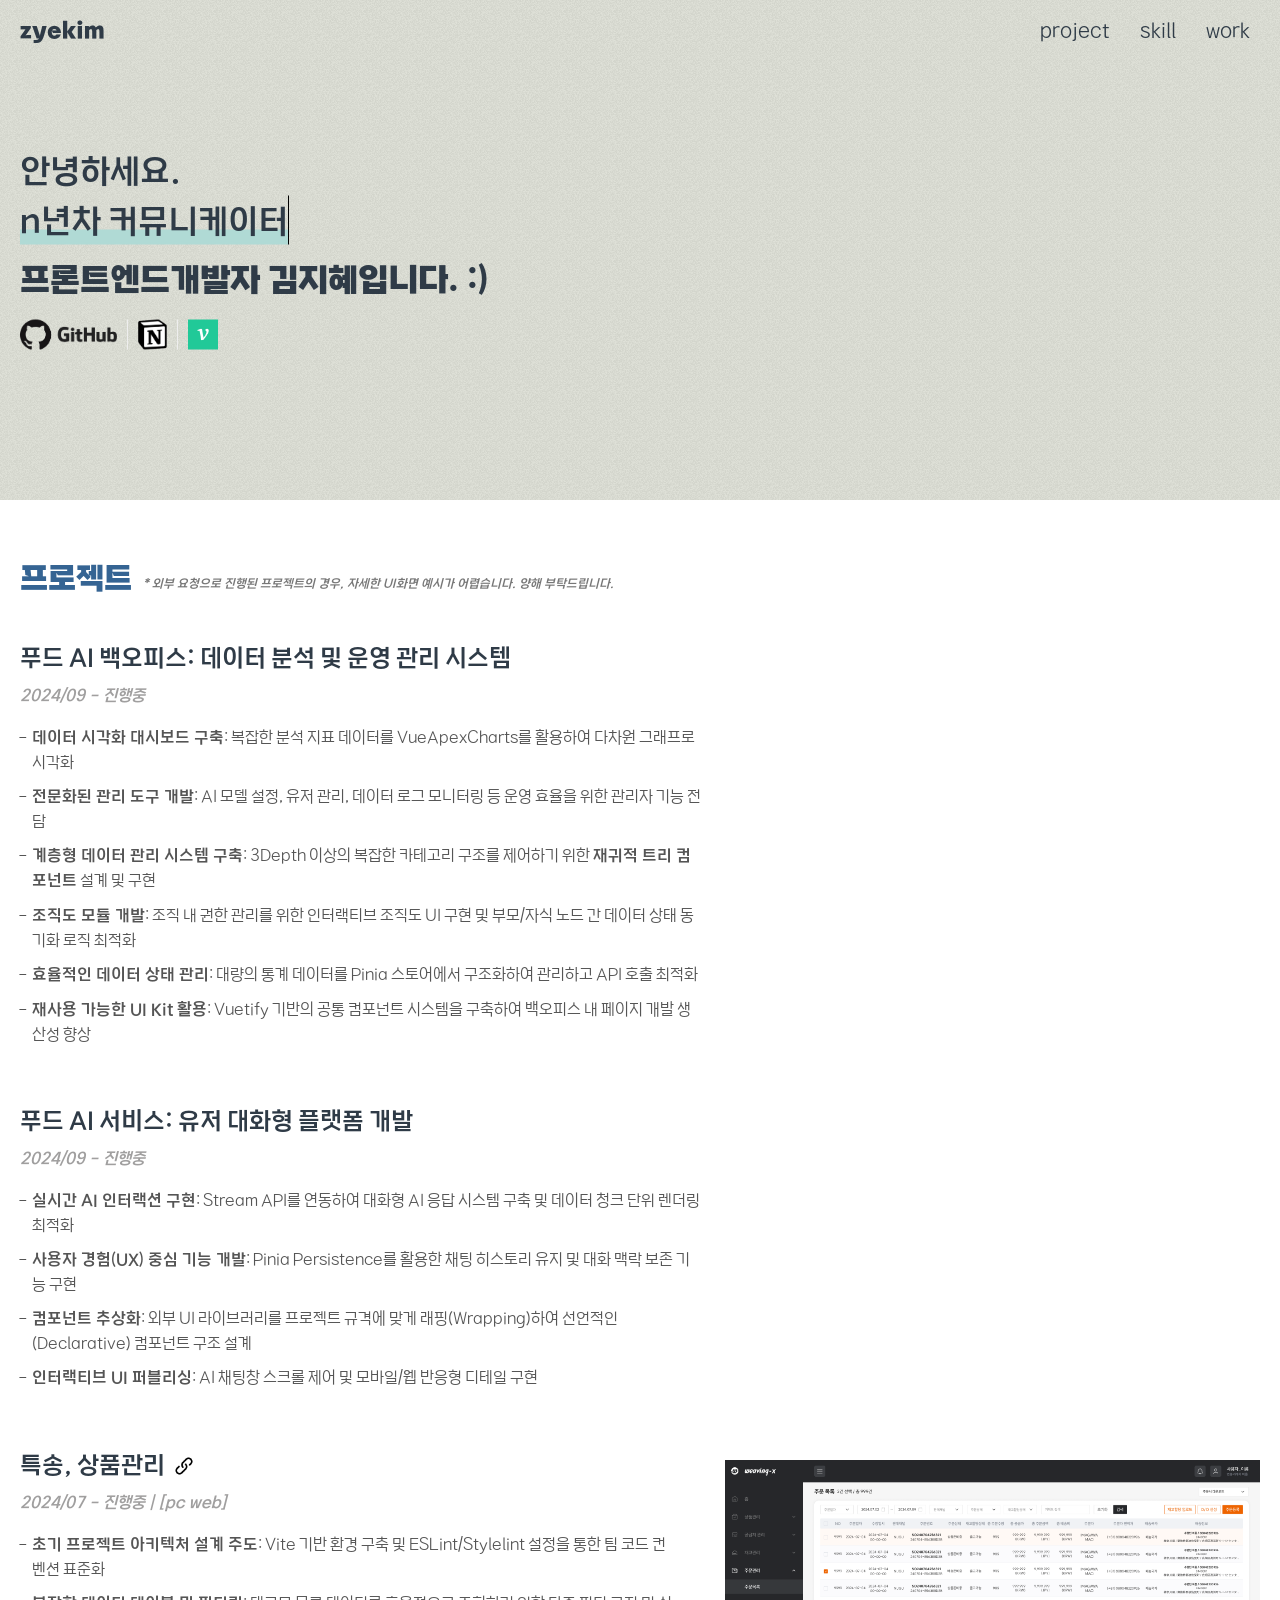
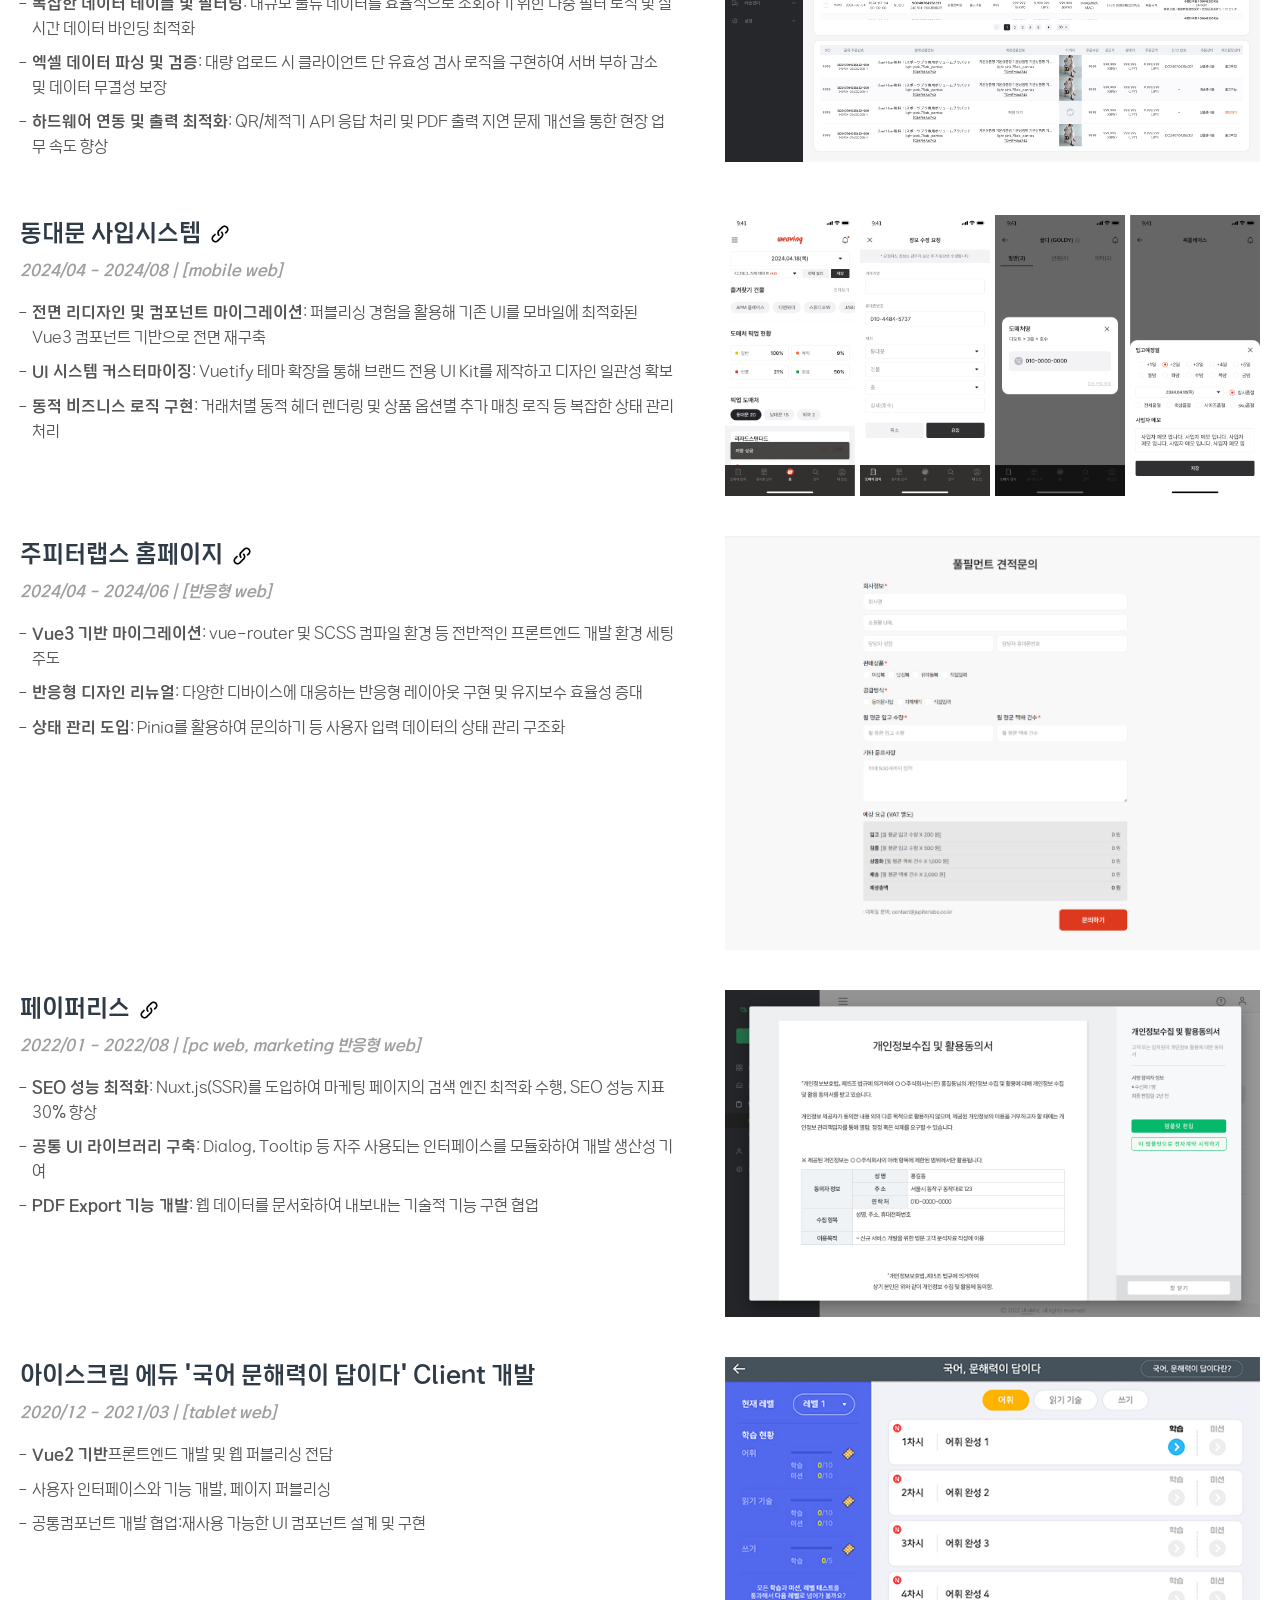
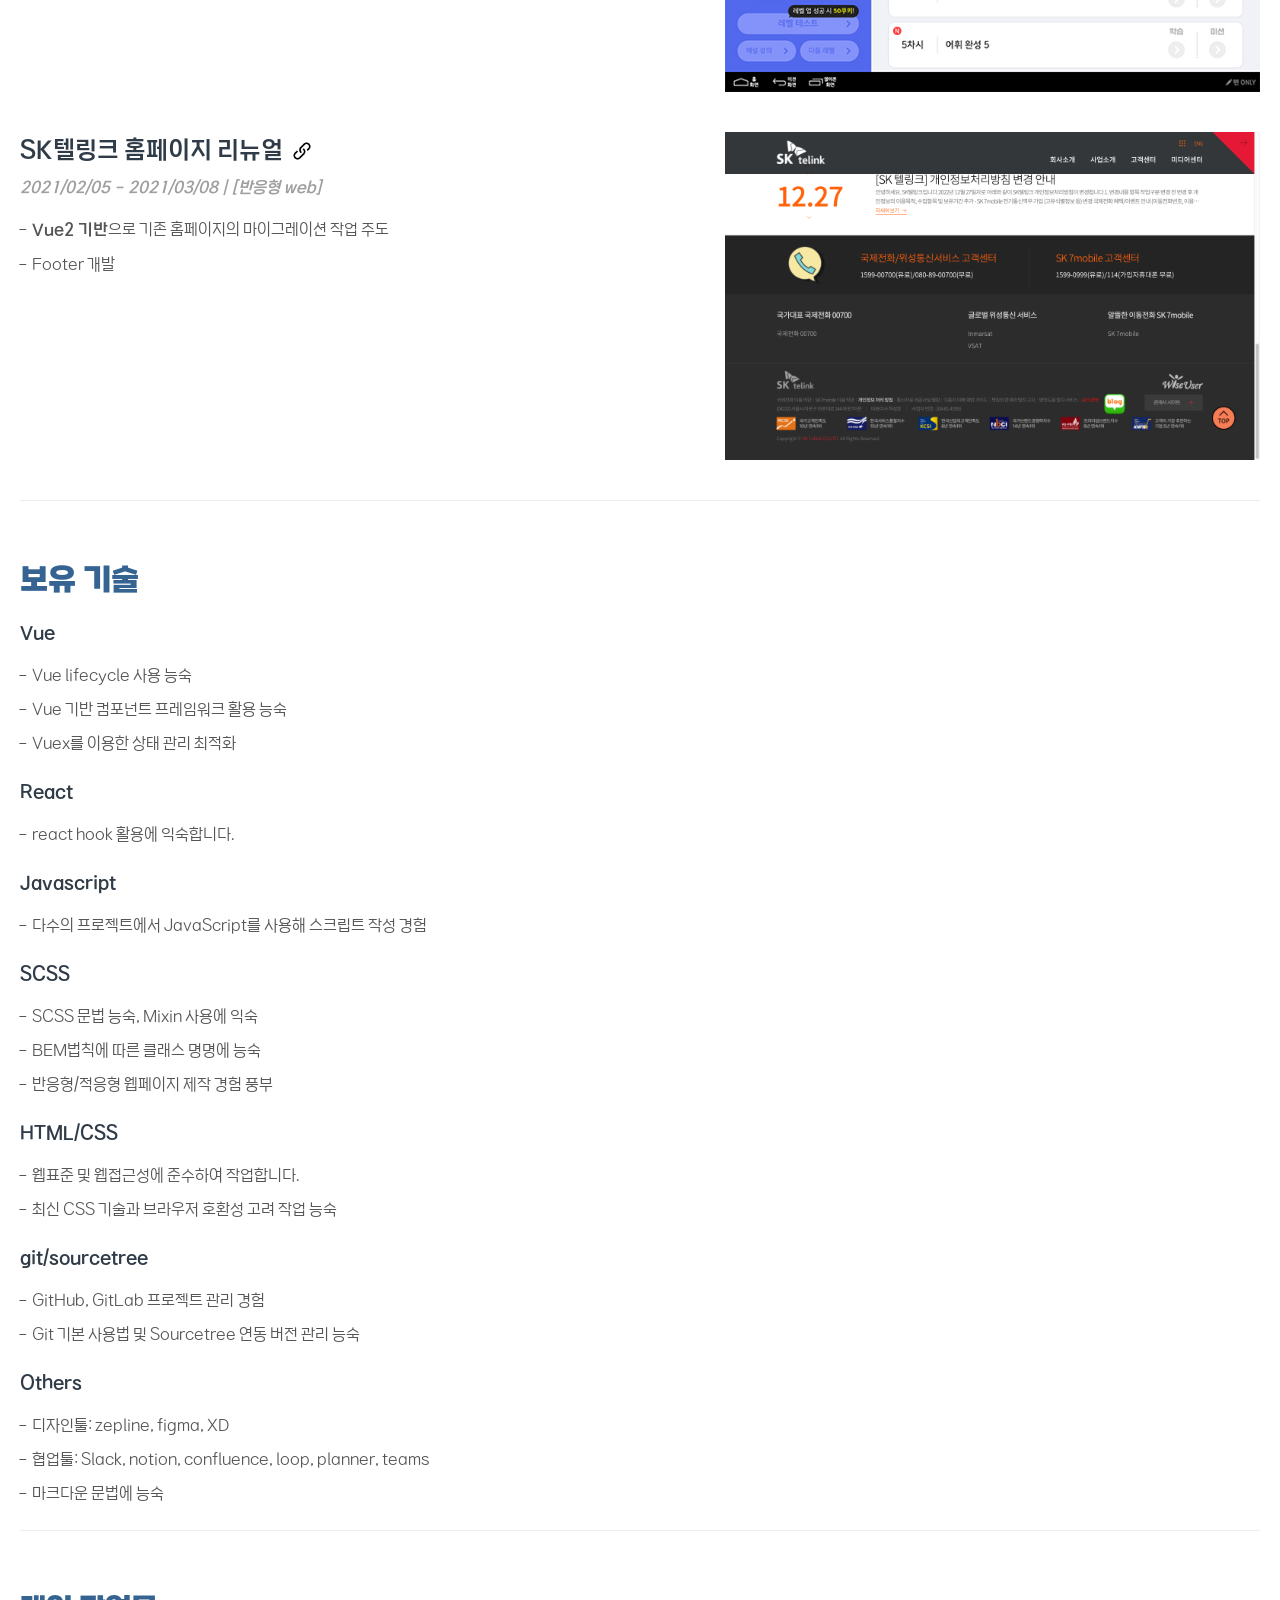
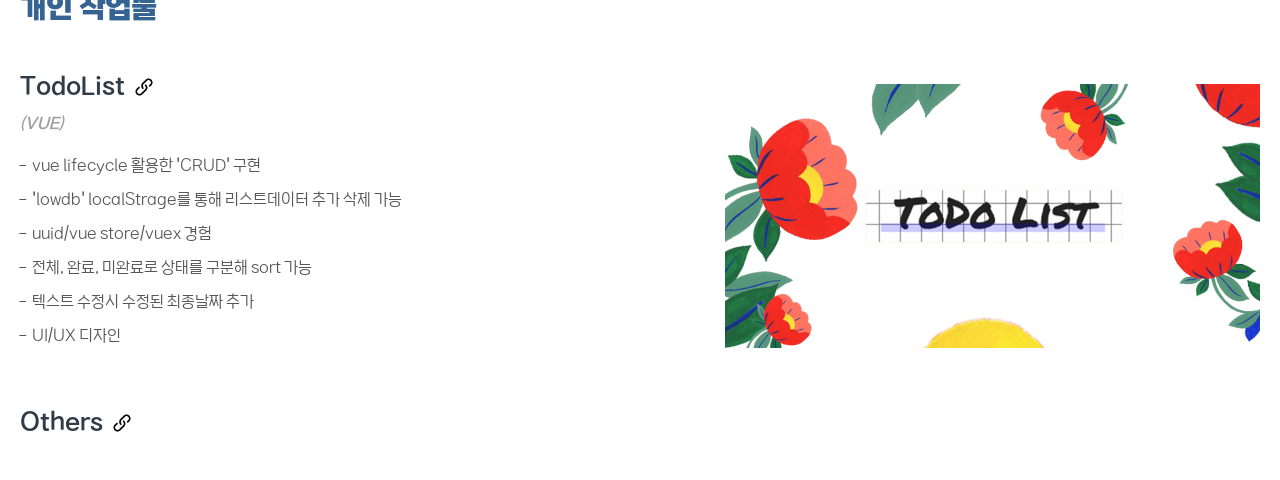
==== commit d6c999c0: "chore 이력 업데이트" ====
--- a/index.html
+++ b/index.html
@@ -1 +1 @@
-<!doctype html><html lang=""><head><meta charset="utf-8"><meta http-equiv="X-UA-Compatible" content="IE=edge"><meta name="viewport" content="width=device-width,initial-scale=1"><link rel="icon" href="/favicon.ico"><title>portfolio_zyekim</title><script defer="defer" src="/js/chunk-vendors.7127eef3.js"></script><script defer="defer" src="/js/app.3bac93a7.js"></script><link href="/css/chunk-vendors.50c70aad.css" rel="stylesheet"><link href="/css/app.744af79d.css" rel="stylesheet"></head><body><noscript><strong>We're sorry but portfolio_zyekim doesn't work properly without JavaScript enabled. Please enable it to continue.</strong></noscript><div id="app"></div></body></html>+<!doctype html><html lang=""><head><meta charset="utf-8"><meta http-equiv="X-UA-Compatible" content="IE=edge"><meta name="viewport" content="width=device-width,initial-scale=1"><link rel="icon" href="/favicon.ico"><title>portfolio_zyekim</title><script defer="defer" src="/js/chunk-vendors.ef4c207e.js"></script><script defer="defer" src="/js/app.9ee85192.js"></script><link href="/css/chunk-vendors.50c70aad.css" rel="stylesheet"><link href="/css/app.744af79d.css" rel="stylesheet"></head><body><noscript><strong>We're sorry but portfolio_zyekim doesn't work properly without JavaScript enabled. Please enable it to continue.</strong></noscript><div id="app"></div></body></html>
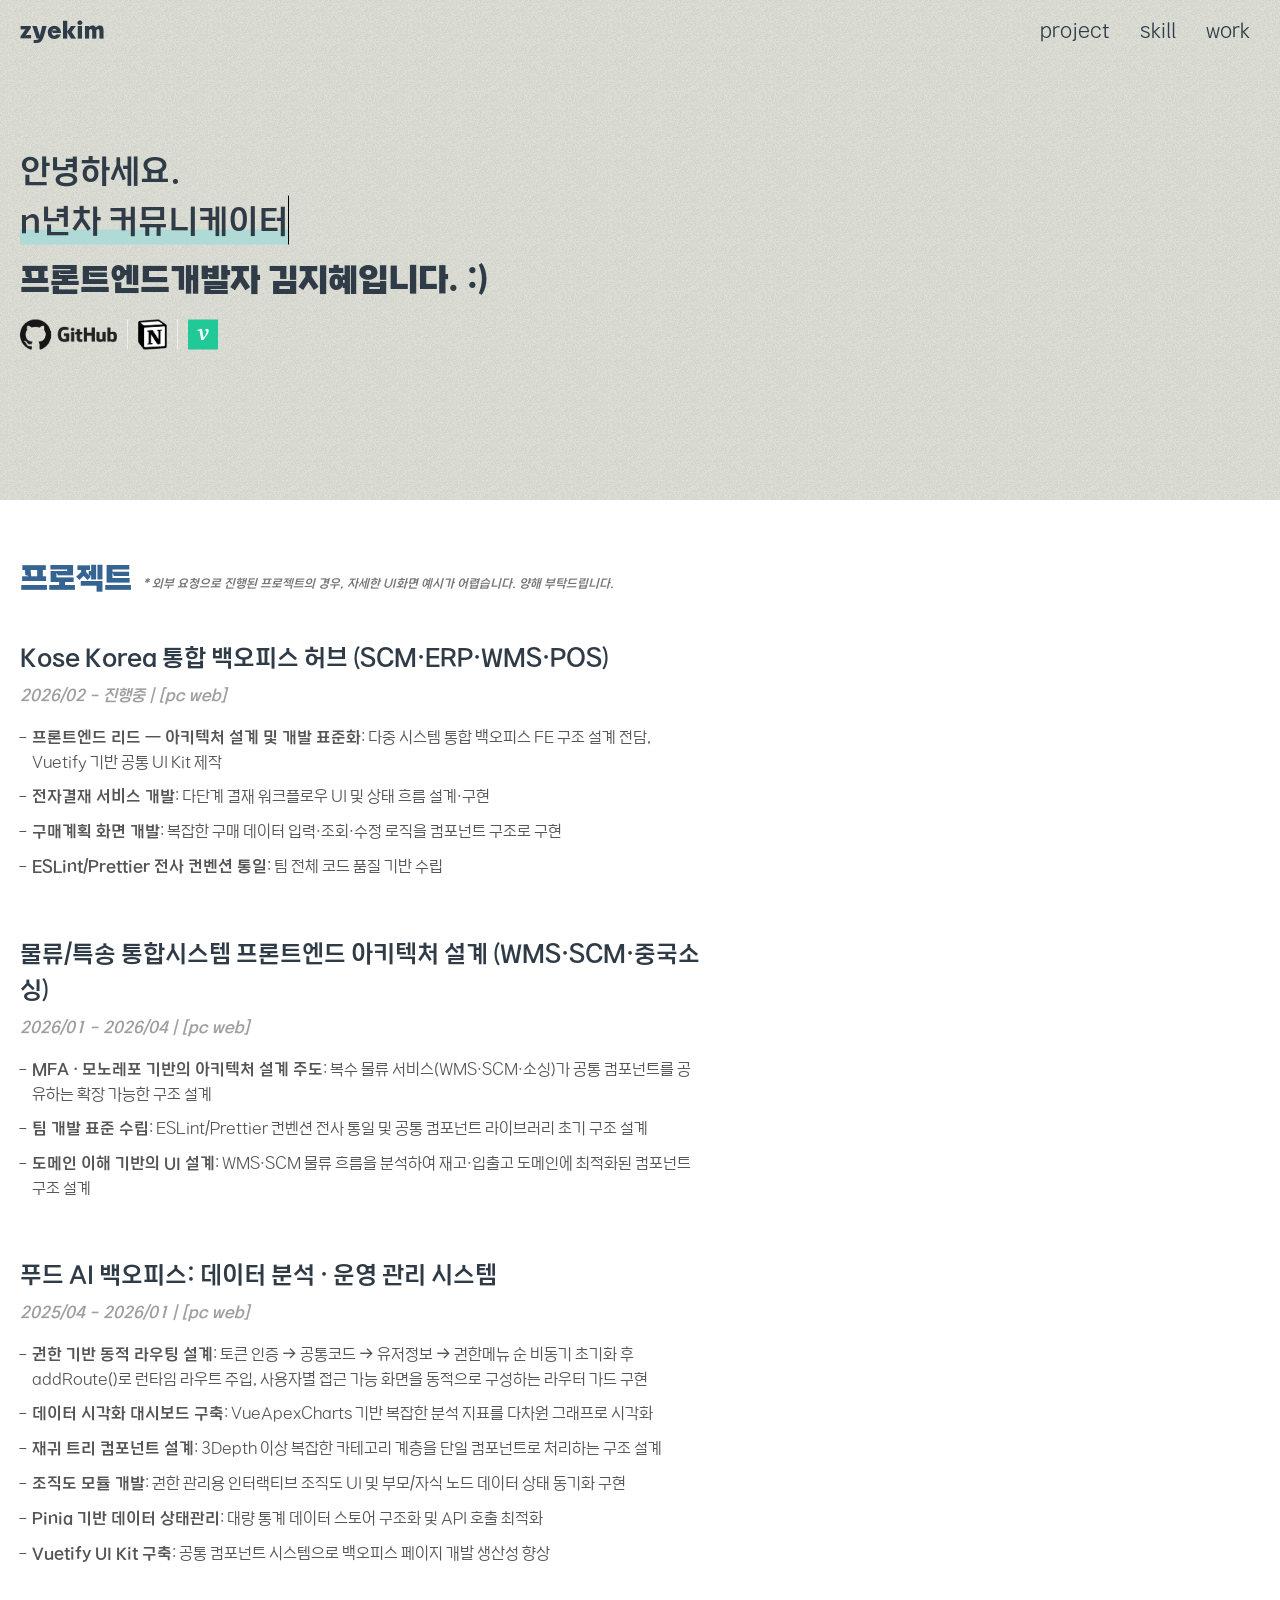
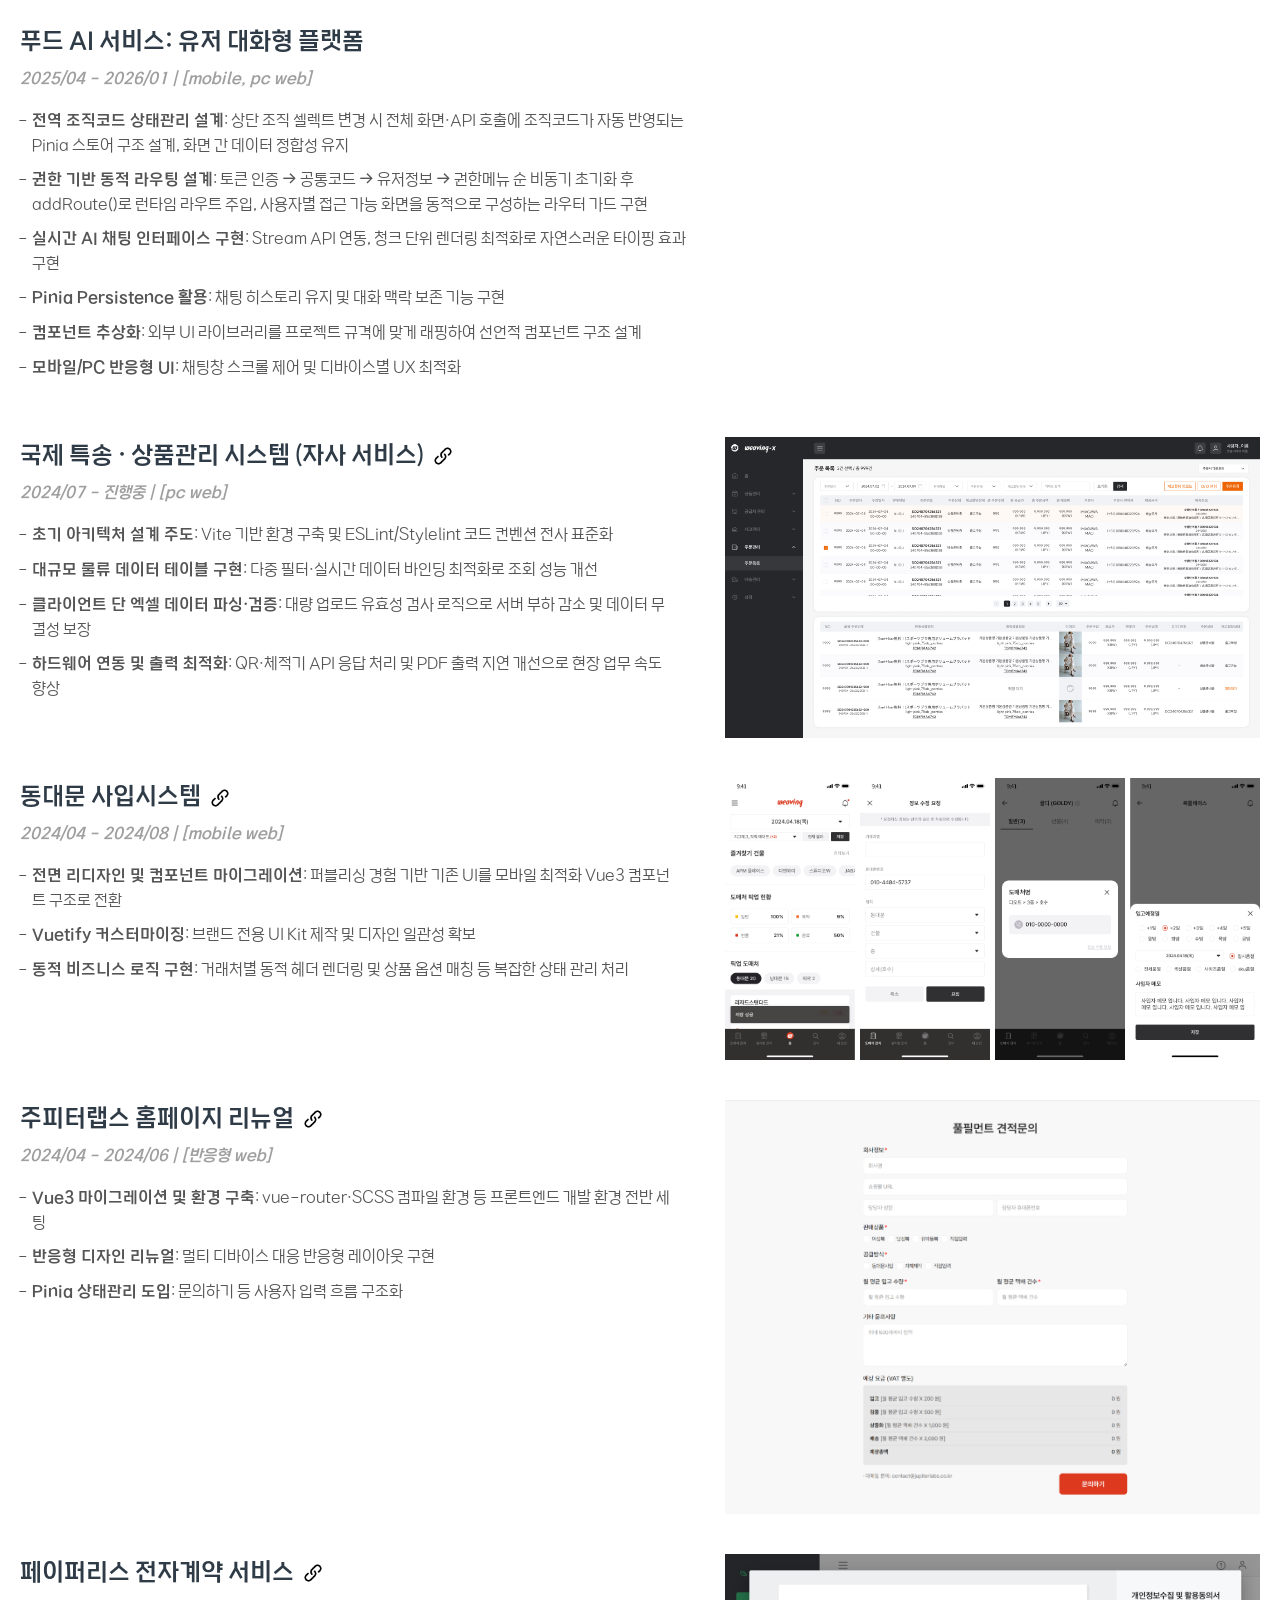
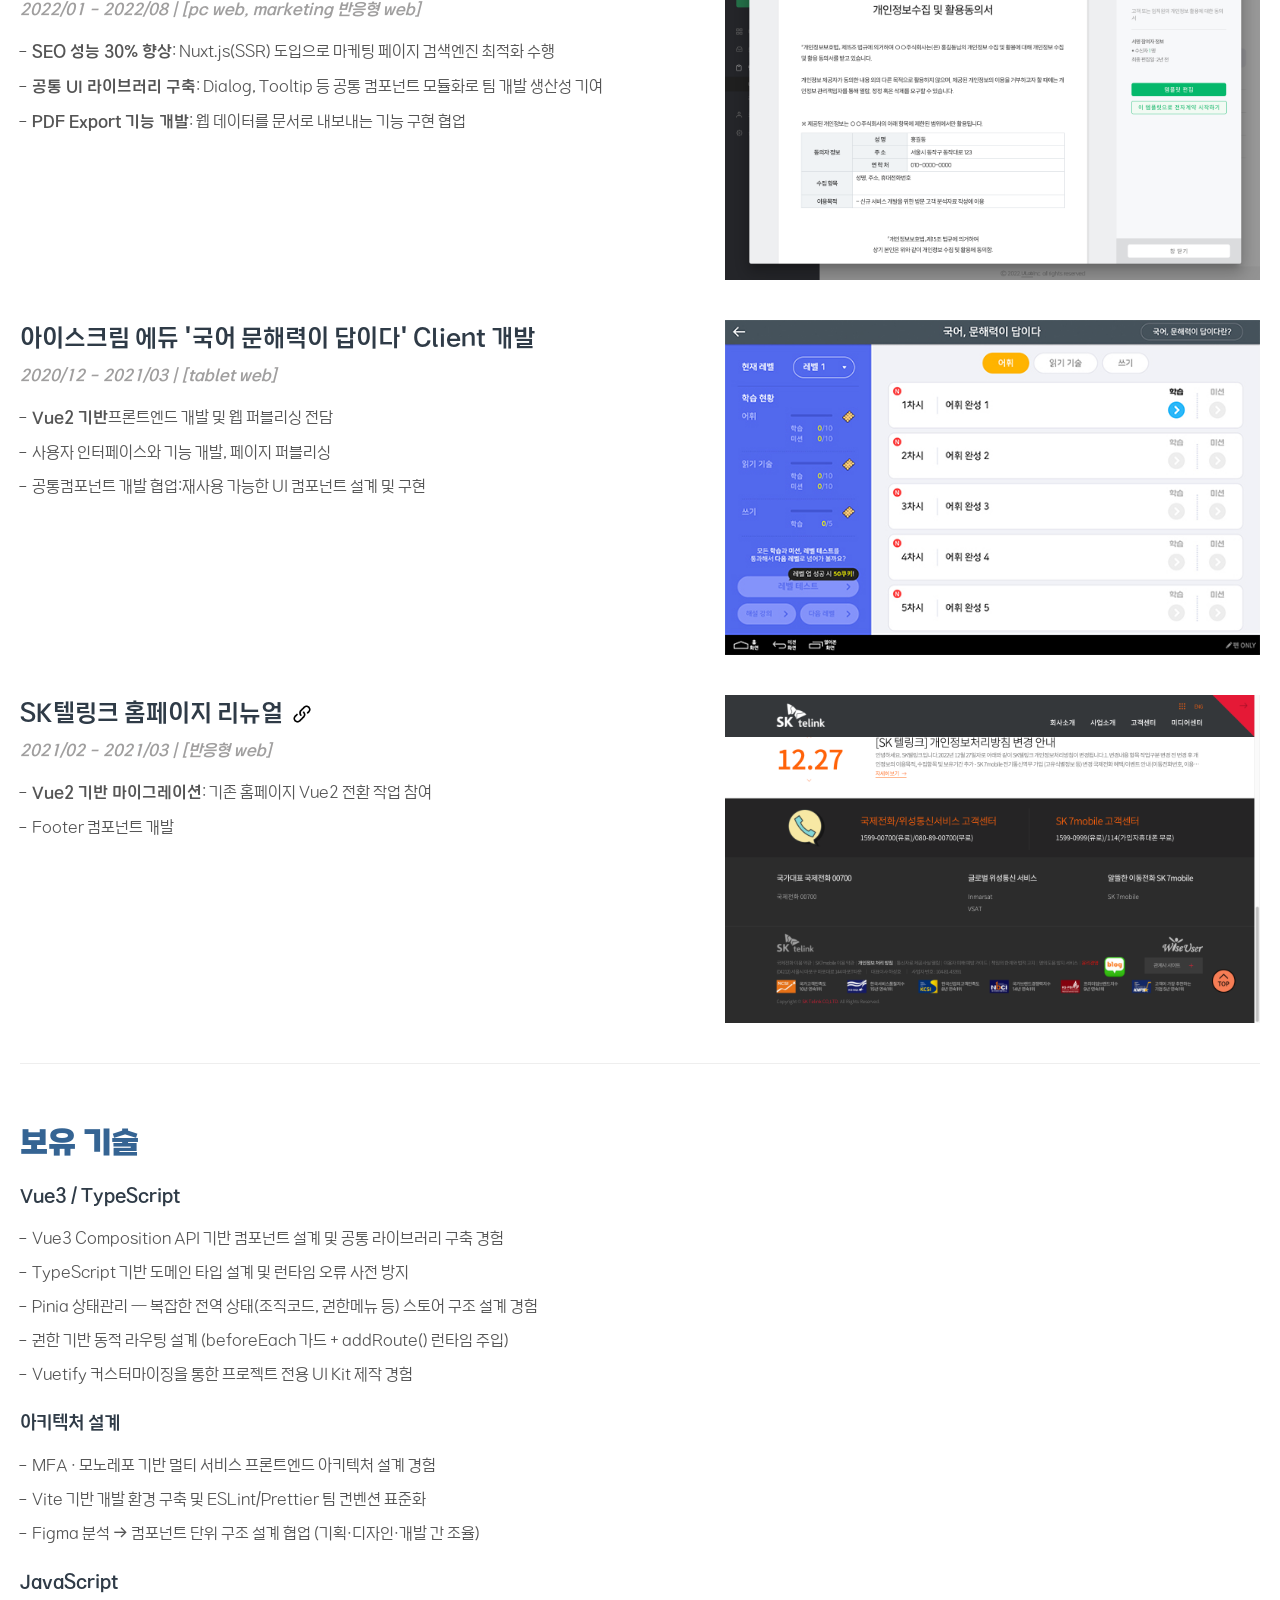
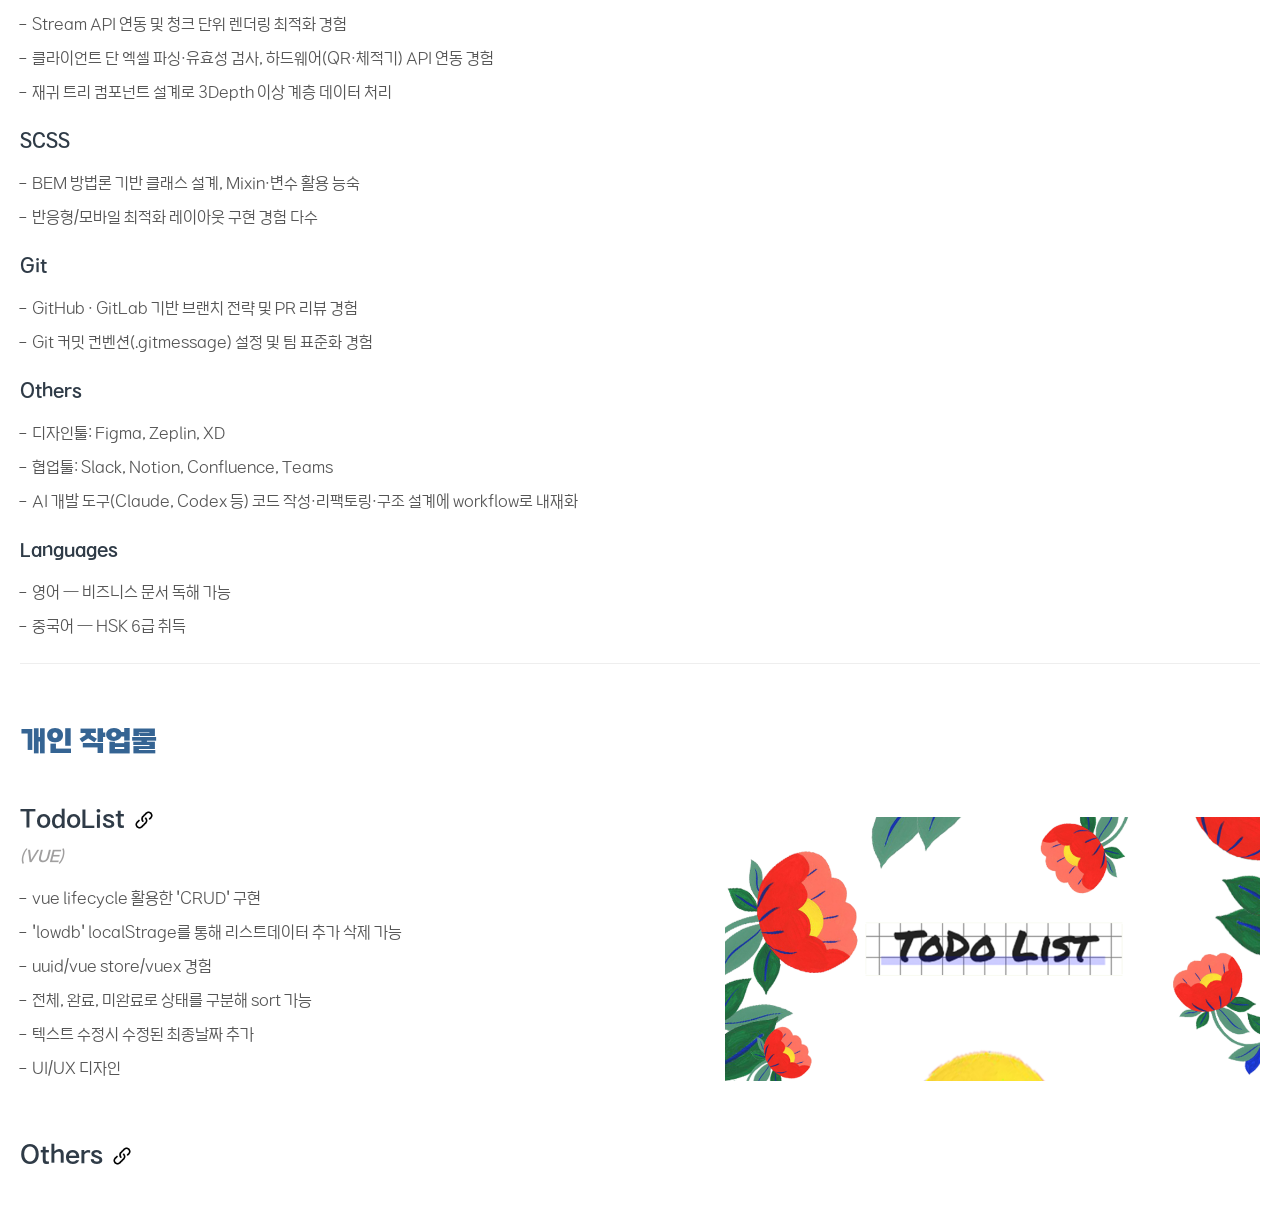
==== commit 54975d49: "update career" ====
--- a/index.html
+++ b/index.html
@@ -1 +1 @@
-<!doctype html><html lang=""><head><meta charset="utf-8"><meta http-equiv="X-UA-Compatible" content="IE=edge"><meta name="viewport" content="width=device-width,initial-scale=1"><link rel="icon" href="/favicon.ico"><title>portfolio_zyekim</title><script defer="defer" src="/js/chunk-vendors.ef4c207e.js"></script><script defer="defer" src="/js/app.9ee85192.js"></script><link href="/css/chunk-vendors.50c70aad.css" rel="stylesheet"><link href="/css/app.744af79d.css" rel="stylesheet"></head><body><noscript><strong>We're sorry but portfolio_zyekim doesn't work properly without JavaScript enabled. Please enable it to continue.</strong></noscript><div id="app"></div></body></html>+<!doctype html><html lang=""><head><meta charset="utf-8"/><meta http-equiv="X-UA-Compatible" content="IE=edge"/><meta name="viewport" content="width=device-width,initial-scale=1"/><link rel="icon" href="/favicon.ico"/><title>portfolio_zyekim</title><script defer="defer" src="/js/chunk-vendors.ef4c207e.js"></script><script defer="defer" src="/js/app.e4e05c7b.js"></script><link href="/css/chunk-vendors.50c70aad.css" rel="stylesheet"><link href="/css/app.7ebe4c37.css" rel="stylesheet"></head><body><noscript><strong>We're sorry but portfolio_zyekim doesn't work properly without JavaScript enabled. Please enable it to continue.</strong></noscript><div id="app"></div></body></html>
--- a/css/app.7ebe4c37.css
+++ b/css/app.7ebe4c37.css
@@ -0,0 +1 @@
+@import url(https://fonts.googleapis.com/css2?family=Noto+Sans+KR:wght@100..900&display=swap);#app{-webkit-font-smoothing:antialiased;-moz-osx-font-smoothing:grayscale;text-align:center;color:#2f3b47;margin:0 auto}.app-nav{padding:30px}.app-nav a{font-weight:700;color:#2f3b47}.app-nav a.router-link-exact-active{color:#42b983}.portfolio-wrap{position:relative;width:100%;height:100%}.header{position:fixed;top:0;right:0;left:0;z-index:50}.header__inner{margin:0 auto;padding:0 20px;display:flex;justify-content:space-between;align-items:center;width:100%;max-width:1280px;height:60px}.header .logo{font-weight:700;font-size:22px}.header .nav{display:flex;justify-content:space-between;align-items:center;-moz-column-gap:10px;column-gap:10px;height:100%}.header .nav p{padding:0 10px;font-size:20px;font-weight:300;cursor:pointer}.header.scroll{background-color:#fff;transition:all .3s ease-in-out}.highlight{display:inline-block;position:relative}.highlight:after{content:"";position:absolute;bottom:0;left:0;z-index:-1;width:100%;height:30%;background-color:#b0dad5}.home{width:100%;height:500px;background-color:#f6f8ec;background-image:url([data-uri])}.home__inner{margin:0 auto;padding:60px 20px;display:flex;width:100%;max-width:1280px;height:100%}.home__left{flex:0 1 750px;position:relative}.home__text-wrap{position:absolute;left:0;top:50%;transform:translateY(-50%)}.home__text-wrap p{font-size:33px;font-weight:500;text-align:left}.home__text-wrap p.job{margin-top:10px;font-weight:700;font-size:32px}.links{margin-top:12px;display:flex;-moz-column-gap:10px;column-gap:10px;align-items:center;height:40px}.links__item{position:relative;cursor:pointer}.links__item:not(:first-of-type):before{content:"";display:inline-block;margin-right:10px;vertical-align:middle;width:1px;height:30px;background-color:#eee}.links__item img{display:inline-block;width:auto;height:30px}.links__item:hover .links__tooltip{display:block;opacity:1;transition:.3s ease-in-out}.links__tooltip{padding:5px 10px;display:none;opacity:0;top:calc(100% + 10px);width:-moz-max-content;width:max-content;border-radius:4px;box-shadow:0 1em 2em -.5em rgba(0,0,0,.35);background:#333;color:#fff;z-index:10;transition:.3s ease-in-out}.links__tooltip,.links__tooltip:before{position:absolute;left:50%;transform:translateX(-50%)}.links__tooltip:before{content:"";top:-5px;border:5px solid transparent;border-top-width:0;border-bottom-color:#333}section[aria-label=content]{margin:0 auto;padding:0 20px;width:100%;max-width:1280px;text-align:left}.section-title{margin-top:55px;font-size:30px;font-weight:700;color:#356493}.section-subtitle{margin-top:40px;font-size:24px;font-weight:500}.section-subtitle2{margin:18px 0 10px;font-size:18px;font-weight:500}.section-body{font-size:16px;color:#555}.section-caption{margin:8px 0;font-size:16px;font-weight:500;font-style:italic;color:#a09f9f}.section-refer{margin-left:4px;font-size:12px;font-weight:400;font-style:italic;color:#777}.section-refer:before{content:"*"}.section-divider{margin:10px 0;border-top:1px solid #eee}.details{margin:12px 0}.details__item{margin-left:8px;padding:5px 0;padding-left:4px;list-style-type:"-";font-weight:300;color:#555}.desc-wrap{margin:40px 0;display:flex;flex-flow:row nowrap;-moz-column-gap:50px;column-gap:50px}.desc-wrap .section-subtitle{margin-top:0}.desc-wrap__content{flex-basis:55%}.desc-wrap__right-content{align-self:center;flex-basis:45%}.skill-chips{margin:10px 0 20px}.skill-chips__item{display:inline-block;padding:0 6px;margin-right:5px;margin-top:5px;margin-bottom:5px;background:rgba(234,200,228,.5);border-radius:3px;font-size:14px;white-space:nowrap}.custom-type .char.custom.typed{color:#2f3b47}.z-modal[data-v-9fcdd4a4]{z-index:20;padding:0 24px}.z-modal .z-modal__wall[data-v-9fcdd4a4],.z-modal[data-v-9fcdd4a4]{display:flex;justify-content:center;align-items:center;position:fixed;left:0;top:0;bottom:0;right:0}.z-modal__wall[data-v-9fcdd4a4]{background:rgba(33,33,33,.46)}.z-modal__wrap[data-v-9fcdd4a4]{width:380px;max-height:calc(100vh - 40%);border-radius:5px;background-color:#fff;z-index:1;overflow-y:auto}.z-modal__header[data-v-9fcdd4a4]{padding:0 10px;top:0;justify-content:space-between}.z-modal__footer[data-v-9fcdd4a4],.z-modal__header[data-v-9fcdd4a4]{position:sticky;display:flex;align-items:center;height:50px;background-color:#fff}.z-modal__footer[data-v-9fcdd4a4]{bottom:0;-moz-column-gap:10px;column-gap:10px;justify-content:center}.z-modal__close[data-v-9fcdd4a4]{margin-left:auto;position:relative;width:30px;height:30px;font-size:0}.z-modal__close[data-v-9fcdd4a4]:after,.z-modal__close[data-v-9fcdd4a4]:before{position:absolute;left:50%;top:50%;width:3px;height:20px;background-color:#333;content:""}.z-modal__close[data-v-9fcdd4a4]:before{transform:translate(-50%,-50%) rotate(45deg)}.z-modal__close[data-v-9fcdd4a4]:after{transform:translate(-50%,-50%) rotate(-45deg)}.z-modal__title[data-v-9fcdd4a4]{text-align:left;font-size:20px}.z-modal__contents[data-v-9fcdd4a4]{padding:20px 10px 10px;min-height:-moz-fit-content;min-height:fit-content;height:auto;text-align:left}.z-modal.no-title .z-modal__header[data-v-9fcdd4a4]{height:40px}.z-modal.no-title .z-modal__contents[data-v-9fcdd4a4]{padding-top:10px}.modal-enter-active[data-v-9fcdd4a4],.modal-leave-active[data-v-9fcdd4a4]{transition:opacity .4s}.modal-enter-active .z-modal__wrap[data-v-9fcdd4a4],.modal-leave-active .z-modal__wrap[data-v-9fcdd4a4]{transition:opacity .4s,transform .4s}.modal-leave-active[data-v-9fcdd4a4]{transition:opacity .6s ease .4s}.modal-enter[data-v-9fcdd4a4],.modal-leave-to[data-v-9fcdd4a4]{opacity:0}.modal-enter .z-modal__wrap[data-v-9fcdd4a4],.modal-leave-to .z-modal__wrap[data-v-9fcdd4a4]{opacity:0;transform:translateY(-20px)}.work{margin:110px auto 80px;padding:0 20px;position:relative;width:100%;height:100%;max-width:1280px;text-align:left}.work__header{padding:10px 20px;position:fixed;top:0;right:0;left:0;height:50px;background-color:#fff;z-index:10}.work__header button{padding:3px 10px;height:30px;font-size:14px;border:1px solid #eee;border-radius:5px}.work hr{margin:20px 0;border-top:1px solid #eee}.work h2{font-size:28px;font-weight:700}.work__item h3{display:flex;align-items:center;font-size:20px;font-weight:700}.work__item h3:before{content:"";margin-right:8px;display:inline-block;width:14px;height:14px;background-color:#333}.work__box{padding:30px 20px;display:flex;-moz-column-gap:20px;column-gap:20px}.work__box>button{padding:6px 15px;border-radius:4px;background-color:#a8d8bc}.work__box--column{padding:30px 0;flex-flow:column}.work__box--column img{margin-top:10px;width:400px;height:auto}.accordion{width:500px}.accordion__item{width:100%}.accordion__item:not(:first-child){border-top:1px solid #eeeff1}.accordion__trigger{position:relative;display:flex;align-items:center;justify-content:space-between;padding:20px;width:100%;transition:all .3s ease-in-out;cursor:pointer}.accordion__trigger:after{content:"";width:12px;height:12px;border-top:2px solid #222;border-right:2px solid #222;transform:rotate(135deg)}.accordion__contents{padding:20px;background-color:#c6d4d1;border-bottom:1px solid #958c8c}.accordion-enter-active,.accordion-leave-active{will-change:height,opacity;transition:height .3s ease,opacity .3s ease;overflow:hidden}.accordion-enter,.accordion-leave-to{height:0!important;opacity:0}.popup-btn{padding:6px 15px;border-radius:4px;background-color:#3395ce;color:#fff}.href-icon{margin-left:8px;display:grid;place-content:center;width:25px;height:25px}.href-icon img{width:20px;height:auto}[data-v-68e8cefe]{text-align:left;font-family:Noto Sans KR,sans-serif;font-weight:500}.intro-text[data-v-68e8cefe]{position:relative;padding-left:14px;font-weight:500;line-height:1.56}.intro-text[data-v-68e8cefe]:before{display:block;position:absolute;left:2px;top:0;bottom:0;width:4px;background-color:#222;content:""}h1[data-v-68e8cefe]{font-size:33px;font-weight:700}h2[data-v-68e8cefe]{margin-bottom:30px;font-size:25px;font-weight:700;color:#99ad5e}h3[data-v-68e8cefe]{font-size:18px;font-weight:700}p[data-v-68e8cefe]{font-size:16px;color:#555;line-height:1.43}.font-body[data-v-68e8cefe]{font-size:14px;color:#555}span.caption[data-v-68e8cefe]{font-weight:400;font-style:italic;font-size:15px;font-weight:500;color:#bbb}span.chip[data-v-68e8cefe]{padding:3px 5px;display:inline-block;vertical-align:middle;font-size:12px;font-weight:700;border-radius:8px;background-color:#eaeaea!important}a.link-icon[data-v-68e8cefe]{font-size:14px}span.divider[data-v-68e8cefe]{display:block;width:100%;height:1px;background-color:#efefef}.img-wrap[data-v-68e8cefe]{width:150px}.container[data-v-68e8cefe]{margin:0 auto;padding:30px;width:100%;height:100%;max-width:1280px}ul li[data-v-68e8cefe]:not(:first-of-type){padding-top:8px}.section[data-v-68e8cefe]{padding:30px 0;display:flex;-moz-column-gap:50px;column-gap:50px;width:100%;border-top:1px solid #ddd}.section__item[data-v-68e8cefe]{flex:1 1 calc(50% - 50px);word-break:keep-all}.section--top[data-v-68e8cefe]{padding-top:20px;border-top:0}.cv-text[data-v-68e8cefe]{margin-top:18px;line-height:1.43}.cv-text+h3[data-v-68e8cefe]{margin-top:30px}.period-wrap[data-v-68e8cefe]{margin-top:16px;display:flex;-moz-column-gap:50px;column-gap:50px}.period-wrap__period[data-v-68e8cefe]{flex:0 0 20%}.period-wrap__details[data-v-68e8cefe]{flex:1 1 80%;font-size:14px}.dot-style li[data-v-68e8cefe]{margin-left:20px;list-style:disc;font-size:14px}.dot-style li>ul li[data-v-68e8cefe]{list-style:circle}@page{size:210mm 297mm;margin:0}@media print{[data-v-68e8cefe]{-webkit-print-color-adjust:exact!important;print-color-adjust:exact!important}body[data-v-68e8cefe]{margin:0}h1[data-v-68e8cefe]{font-size:22px}h2[data-v-68e8cefe]{font-size:18px;margin-bottom:20px}h3[data-v-68e8cefe]{font-size:16px}p[data-v-68e8cefe]{font-size:12px}.caption[data-v-68e8cefe]{font-size:14px;color:#777}.container[data-v-68e8cefe]:first-child{page-break-before:always;page-break-inside:avoid}.print-break[data-v-68e8cefe]{page-break-before:auto;page-break-inside:avoid;border-top:0}.print-padding[data-v-68e8cefe]{padding-top:30px}.section[data-v-68e8cefe]{padding:20px 0}.period-wrap[data-v-68e8cefe]{margin-top:15px}.dot-style li[data-v-68e8cefe]{font-size:12px}.font-body[data-v-68e8cefe]{font-size:14px}.cv-text[data-v-68e8cefe]{margin-top:10px;font-size:12px}.cv-text+h3[data-v-68e8cefe]{margin-top:20px}.mt20[data-v-68e8cefe]{margin-top:10px!important}.print-none[data-v-68e8cefe]{display:none}}@font-face{font-family:KBO-Dia-Gothic;src:url(/fonts/KBO-Dia-Gothic_light.ef7770cd.woff) format("woff");font-weight:300;font-style:normal}@font-face{font-family:KBO-Dia-Gothic;src:url(/fonts/KBO-Dia-Gothic_medium.81e8f701.woff) format("woff");font-weight:500;font-style:normal}@font-face{font-family:KBO-Dia-Gothic;src:url(/fonts/KBO-Dia-Gothic_bold.a31d6c59.woff) format("woff");font-weight:700;font-style:normal}*,:after,:before{margin:0;padding:0;box-sizing:border-box;border-width:0;border-style:solid;border-color:theme("borderColor.DEFAULT","currentColor")}:after,:before{--tw-content:""}html{line-height:1.5;-webkit-text-size-adjust:100%;-moz-tab-size:4;-o-tab-size:4;tab-size:4}body{margin:0;line-height:inherit;font-family:fontFamily\.sans,KBO-Dia-Gothic,ui-sans-serif,system-ui,-apple-system,BlinkMacSystemFont,Segoe UI,Roboto,Helvetica Neue,Arial,Noto Sans,sans-serif,Apple Color Emoji,Segoe UI Emoji,Segoe UI Symbol,Noto Color Emoji}hr{height:0;color:inherit;border-top-width:1px}abbr:where([title]){-webkit-text-decoration:underline dotted;text-decoration:underline dotted}h1,h2,h3,h4,h5,h6{font-size:inherit;font-weight:inherit}a{color:inherit;text-decoration:inherit}b,strong{font-weight:bolder}code,kbd,pre,samp{font-family:theme("fontFamily.mono",ui-monospace,SFMono-Regular,Menlo,Monaco,Consolas,"Liberation Mono","Courier New",monospace);font-size:1em}small{font-size:80%}sub,sup{font-size:75%;line-height:0;position:relative;vertical-align:baseline}sub{bottom:-.25em}sup{top:-.5em}table{text-indent:0;border-color:inherit;border-collapse:collapse}button,input,optgroup,select,textarea{font-family:inherit;font-size:100%;line-height:inherit;color:inherit;margin:0;padding:0}button,select{text-transform:none}[type=button],[type=reset],[type=submit],button{-webkit-appearance:button;background-color:transparent;background-image:none}:-moz-focusring{outline:auto}:-moz-ui-invalid{box-shadow:none}progress{vertical-align:baseline}::-webkit-inner-spin-button,::-webkit-outer-spin-button{height:auto}[type=search]{-webkit-appearance:textfield;outline-offset:-2px}::-webkit-search-decoration{-webkit-appearance:none}::-webkit-file-upload-button{-webkit-appearance:button;font:inherit}summary{display:list-item}blockquote,dd,dl,figure,h1,h2,h3,h4,h5,h6,hr,p,pre{margin:0}fieldset{margin:0}fieldset,legend{padding:0}menu,ol,ul{list-style:none;margin:0;padding:0}textarea{resize:vertical}input::-moz-placeholder,textarea::-moz-placeholder{opacity:1;color:theme("colors.gray.400",#9ca3af)}input::placeholder,textarea::placeholder{opacity:1;color:theme("colors.gray.400",#9ca3af)}[role=button],button{cursor:pointer}:disabled{cursor:default}audio,canvas,embed,iframe,img,object,svg,video{display:block;vertical-align:middle}img,video{max-width:100%;height:auto}[hidden]{display:none}.text-underline{text-decoration:underline;text-underline-position:from-font}.flex-space{flex-grow:1!important}.float-left{float:left}.float-left:after{content:"";display:block;clear:both}.float-right{float:right}.float-right:after{content:"";display:block;clear:both}.ma-100{margin:-100px!important}.pa-100{padding:-100px!important}.ml-100{margin-left:-100px!important}.pl-100{padding-left:-100px!important}.mr-100{margin-right:-100px!important}.pr-100{padding-right:-100px!important}.mb-100{margin-bottom:-100px!important}.pb-100{padding-bottom:-100px!important}.mt-100{margin-top:-100px!important}.pt-100{padding-top:-100px!important}.mx-100{margin-left:-100px!important;margin-right:-100px!important}.px-100{padding-left:-100px!important;padding-right:-100px!important}.my-100{margin-top:-100px!important;margin-bottom:-100px!important}.py-100{padding-top:-100px!important;padding-bottom:-100px!important}.ma-99{margin:-99px!important}.pa-99{padding:-99px!important}.ml-99{margin-left:-99px!important}.pl-99{padding-left:-99px!important}.mr-99{margin-right:-99px!important}.pr-99{padding-right:-99px!important}.mb-99{margin-bottom:-99px!important}.pb-99{padding-bottom:-99px!important}.mt-99{margin-top:-99px!important}.pt-99{padding-top:-99px!important}.mx-99{margin-left:-99px!important;margin-right:-99px!important}.px-99{padding-left:-99px!important;padding-right:-99px!important}.my-99{margin-top:-99px!important;margin-bottom:-99px!important}.py-99{padding-top:-99px!important;padding-bottom:-99px!important}.ma-98{margin:-98px!important}.pa-98{padding:-98px!important}.ml-98{margin-left:-98px!important}.pl-98{padding-left:-98px!important}.mr-98{margin-right:-98px!important}.pr-98{padding-right:-98px!important}.mb-98{margin-bottom:-98px!important}.pb-98{padding-bottom:-98px!important}.mt-98{margin-top:-98px!important}.pt-98{padding-top:-98px!important}.mx-98{margin-left:-98px!important;margin-right:-98px!important}.px-98{padding-left:-98px!important;padding-right:-98px!important}.my-98{margin-top:-98px!important;margin-bottom:-98px!important}.py-98{padding-top:-98px!important;padding-bottom:-98px!important}.ma-97{margin:-97px!important}.pa-97{padding:-97px!important}.ml-97{margin-left:-97px!important}.pl-97{padding-left:-97px!important}.mr-97{margin-right:-97px!important}.pr-97{padding-right:-97px!important}.mb-97{margin-bottom:-97px!important}.pb-97{padding-bottom:-97px!important}.mt-97{margin-top:-97px!important}.pt-97{padding-top:-97px!important}.mx-97{margin-left:-97px!important;margin-right:-97px!important}.px-97{padding-left:-97px!important;padding-right:-97px!important}.my-97{margin-top:-97px!important;margin-bottom:-97px!important}.py-97{padding-top:-97px!important;padding-bottom:-97px!important}.ma-96{margin:-96px!important}.pa-96{padding:-96px!important}.ml-96{margin-left:-96px!important}.pl-96{padding-left:-96px!important}.mr-96{margin-right:-96px!important}.pr-96{padding-right:-96px!important}.mb-96{margin-bottom:-96px!important}.pb-96{padding-bottom:-96px!important}.mt-96{margin-top:-96px!important}.pt-96{padding-top:-96px!important}.mx-96{margin-left:-96px!important;margin-right:-96px!important}.px-96{padding-left:-96px!important;padding-right:-96px!important}.my-96{margin-top:-96px!important;margin-bottom:-96px!important}.py-96{padding-top:-96px!important;padding-bottom:-96px!important}.ma-95{margin:-95px!important}.pa-95{padding:-95px!important}.ml-95{margin-left:-95px!important}.pl-95{padding-left:-95px!important}.mr-95{margin-right:-95px!important}.pr-95{padding-right:-95px!important}.mb-95{margin-bottom:-95px!important}.pb-95{padding-bottom:-95px!important}.mt-95{margin-top:-95px!important}.pt-95{padding-top:-95px!important}.mx-95{margin-left:-95px!important;margin-right:-95px!important}.px-95{padding-left:-95px!important;padding-right:-95px!important}.my-95{margin-top:-95px!important;margin-bottom:-95px!important}.py-95{padding-top:-95px!important;padding-bottom:-95px!important}.ma-94{margin:-94px!important}.pa-94{padding:-94px!important}.ml-94{margin-left:-94px!important}.pl-94{padding-left:-94px!important}.mr-94{margin-right:-94px!important}.pr-94{padding-right:-94px!important}.mb-94{margin-bottom:-94px!important}.pb-94{padding-bottom:-94px!important}.mt-94{margin-top:-94px!important}.pt-94{padding-top:-94px!important}.mx-94{margin-left:-94px!important;margin-right:-94px!important}.px-94{padding-left:-94px!important;padding-right:-94px!important}.my-94{margin-top:-94px!important;margin-bottom:-94px!important}.py-94{padding-top:-94px!important;padding-bottom:-94px!important}.ma-93{margin:-93px!important}.pa-93{padding:-93px!important}.ml-93{margin-left:-93px!important}.pl-93{padding-left:-93px!important}.mr-93{margin-right:-93px!important}.pr-93{padding-right:-93px!important}.mb-93{margin-bottom:-93px!important}.pb-93{padding-bottom:-93px!important}.mt-93{margin-top:-93px!important}.pt-93{padding-top:-93px!important}.mx-93{margin-left:-93px!important;margin-right:-93px!important}.px-93{padding-left:-93px!important;padding-right:-93px!important}.my-93{margin-top:-93px!important;margin-bottom:-93px!important}.py-93{padding-top:-93px!important;padding-bottom:-93px!important}.ma-92{margin:-92px!important}.pa-92{padding:-92px!important}.ml-92{margin-left:-92px!important}.pl-92{padding-left:-92px!important}.mr-92{margin-right:-92px!important}.pr-92{padding-right:-92px!important}.mb-92{margin-bottom:-92px!important}.pb-92{padding-bottom:-92px!important}.mt-92{margin-top:-92px!important}.pt-92{padding-top:-92px!important}.mx-92{margin-left:-92px!important;margin-right:-92px!important}.px-92{padding-left:-92px!important;padding-right:-92px!important}.my-92{margin-top:-92px!important;margin-bottom:-92px!important}.py-92{padding-top:-92px!important;padding-bottom:-92px!important}.ma-91{margin:-91px!important}.pa-91{padding:-91px!important}.ml-91{margin-left:-91px!important}.pl-91{padding-left:-91px!important}.mr-91{margin-right:-91px!important}.pr-91{padding-right:-91px!important}.mb-91{margin-bottom:-91px!important}.pb-91{padding-bottom:-91px!important}.mt-91{margin-top:-91px!important}.pt-91{padding-top:-91px!important}.mx-91{margin-left:-91px!important;margin-right:-91px!important}.px-91{padding-left:-91px!important;padding-right:-91px!important}.my-91{margin-top:-91px!important;margin-bottom:-91px!important}.py-91{padding-top:-91px!important;padding-bottom:-91px!important}.ma-90{margin:-90px!important}.pa-90{padding:-90px!important}.ml-90{margin-left:-90px!important}.pl-90{padding-left:-90px!important}.mr-90{margin-right:-90px!important}.pr-90{padding-right:-90px!important}.mb-90{margin-bottom:-90px!important}.pb-90{padding-bottom:-90px!important}.mt-90{margin-top:-90px!important}.pt-90{padding-top:-90px!important}.mx-90{margin-left:-90px!important;margin-right:-90px!important}.px-90{padding-left:-90px!important;padding-right:-90px!important}.my-90{margin-top:-90px!important;margin-bottom:-90px!important}.py-90{padding-top:-90px!important;padding-bottom:-90px!important}.ma-89{margin:-89px!important}.pa-89{padding:-89px!important}.ml-89{margin-left:-89px!important}.pl-89{padding-left:-89px!important}.mr-89{margin-right:-89px!important}.pr-89{padding-right:-89px!important}.mb-89{margin-bottom:-89px!important}.pb-89{padding-bottom:-89px!important}.mt-89{margin-top:-89px!important}.pt-89{padding-top:-89px!important}.mx-89{margin-left:-89px!important;margin-right:-89px!important}.px-89{padding-left:-89px!important;padding-right:-89px!important}.my-89{margin-top:-89px!important;margin-bottom:-89px!important}.py-89{padding-top:-89px!important;padding-bottom:-89px!important}.ma-88{margin:-88px!important}.pa-88{padding:-88px!important}.ml-88{margin-left:-88px!important}.pl-88{padding-left:-88px!important}.mr-88{margin-right:-88px!important}.pr-88{padding-right:-88px!important}.mb-88{margin-bottom:-88px!important}.pb-88{padding-bottom:-88px!important}.mt-88{margin-top:-88px!important}.pt-88{padding-top:-88px!important}.mx-88{margin-left:-88px!important;margin-right:-88px!important}.px-88{padding-left:-88px!important;padding-right:-88px!important}.my-88{margin-top:-88px!important;margin-bottom:-88px!important}.py-88{padding-top:-88px!important;padding-bottom:-88px!important}.ma-87{margin:-87px!important}.pa-87{padding:-87px!important}.ml-87{margin-left:-87px!important}.pl-87{padding-left:-87px!important}.mr-87{margin-right:-87px!important}.pr-87{padding-right:-87px!important}.mb-87{margin-bottom:-87px!important}.pb-87{padding-bottom:-87px!important}.mt-87{margin-top:-87px!important}.pt-87{padding-top:-87px!important}.mx-87{margin-left:-87px!important;margin-right:-87px!important}.px-87{padding-left:-87px!important;padding-right:-87px!important}.my-87{margin-top:-87px!important;margin-bottom:-87px!important}.py-87{padding-top:-87px!important;padding-bottom:-87px!important}.ma-86{margin:-86px!important}.pa-86{padding:-86px!important}.ml-86{margin-left:-86px!important}.pl-86{padding-left:-86px!important}.mr-86{margin-right:-86px!important}.pr-86{padding-right:-86px!important}.mb-86{margin-bottom:-86px!important}.pb-86{padding-bottom:-86px!important}.mt-86{margin-top:-86px!important}.pt-86{padding-top:-86px!important}.mx-86{margin-left:-86px!important;margin-right:-86px!important}.px-86{padding-left:-86px!important;padding-right:-86px!important}.my-86{margin-top:-86px!important;margin-bottom:-86px!important}.py-86{padding-top:-86px!important;padding-bottom:-86px!important}.ma-85{margin:-85px!important}.pa-85{padding:-85px!important}.ml-85{margin-left:-85px!important}.pl-85{padding-left:-85px!important}.mr-85{margin-right:-85px!important}.pr-85{padding-right:-85px!important}.mb-85{margin-bottom:-85px!important}.pb-85{padding-bottom:-85px!important}.mt-85{margin-top:-85px!important}.pt-85{padding-top:-85px!important}.mx-85{margin-left:-85px!important;margin-right:-85px!important}.px-85{padding-left:-85px!important;padding-right:-85px!important}.my-85{margin-top:-85px!important;margin-bottom:-85px!important}.py-85{padding-top:-85px!important;padding-bottom:-85px!important}.ma-84{margin:-84px!important}.pa-84{padding:-84px!important}.ml-84{margin-left:-84px!important}.pl-84{padding-left:-84px!important}.mr-84{margin-right:-84px!important}.pr-84{padding-right:-84px!important}.mb-84{margin-bottom:-84px!important}.pb-84{padding-bottom:-84px!important}.mt-84{margin-top:-84px!important}.pt-84{padding-top:-84px!important}.mx-84{margin-left:-84px!important;margin-right:-84px!important}.px-84{padding-left:-84px!important;padding-right:-84px!important}.my-84{margin-top:-84px!important;margin-bottom:-84px!important}.py-84{padding-top:-84px!important;padding-bottom:-84px!important}.ma-83{margin:-83px!important}.pa-83{padding:-83px!important}.ml-83{margin-left:-83px!important}.pl-83{padding-left:-83px!important}.mr-83{margin-right:-83px!important}.pr-83{padding-right:-83px!important}.mb-83{margin-bottom:-83px!important}.pb-83{padding-bottom:-83px!important}.mt-83{margin-top:-83px!important}.pt-83{padding-top:-83px!important}.mx-83{margin-left:-83px!important;margin-right:-83px!important}.px-83{padding-left:-83px!important;padding-right:-83px!important}.my-83{margin-top:-83px!important;margin-bottom:-83px!important}.py-83{padding-top:-83px!important;padding-bottom:-83px!important}.ma-82{margin:-82px!important}.pa-82{padding:-82px!important}.ml-82{margin-left:-82px!important}.pl-82{padding-left:-82px!important}.mr-82{margin-right:-82px!important}.pr-82{padding-right:-82px!important}.mb-82{margin-bottom:-82px!important}.pb-82{padding-bottom:-82px!important}.mt-82{margin-top:-82px!important}.pt-82{padding-top:-82px!important}.mx-82{margin-left:-82px!important;margin-right:-82px!important}.px-82{padding-left:-82px!important;padding-right:-82px!important}.my-82{margin-top:-82px!important;margin-bottom:-82px!important}.py-82{padding-top:-82px!important;padding-bottom:-82px!important}.ma-81{margin:-81px!important}.pa-81{padding:-81px!important}.ml-81{margin-left:-81px!important}.pl-81{padding-left:-81px!important}.mr-81{margin-right:-81px!important}.pr-81{padding-right:-81px!important}.mb-81{margin-bottom:-81px!important}.pb-81{padding-bottom:-81px!important}.mt-81{margin-top:-81px!important}.pt-81{padding-top:-81px!important}.mx-81{margin-left:-81px!important;margin-right:-81px!important}.px-81{padding-left:-81px!important;padding-right:-81px!important}.my-81{margin-top:-81px!important;margin-bottom:-81px!important}.py-81{padding-top:-81px!important;padding-bottom:-81px!important}.ma-80{margin:-80px!important}.pa-80{padding:-80px!important}.ml-80{margin-left:-80px!important}.pl-80{padding-left:-80px!important}.mr-80{margin-right:-80px!important}.pr-80{padding-right:-80px!important}.mb-80{margin-bottom:-80px!important}.pb-80{padding-bottom:-80px!important}.mt-80{margin-top:-80px!important}.pt-80{padding-top:-80px!important}.mx-80{margin-left:-80px!important;margin-right:-80px!important}.px-80{padding-left:-80px!important;padding-right:-80px!important}.my-80{margin-top:-80px!important;margin-bottom:-80px!important}.py-80{padding-top:-80px!important;padding-bottom:-80px!important}.ma-79{margin:-79px!important}.pa-79{padding:-79px!important}.ml-79{margin-left:-79px!important}.pl-79{padding-left:-79px!important}.mr-79{margin-right:-79px!important}.pr-79{padding-right:-79px!important}.mb-79{margin-bottom:-79px!important}.pb-79{padding-bottom:-79px!important}.mt-79{margin-top:-79px!important}.pt-79{padding-top:-79px!important}.mx-79{margin-left:-79px!important;margin-right:-79px!important}.px-79{padding-left:-79px!important;padding-right:-79px!important}.my-79{margin-top:-79px!important;margin-bottom:-79px!important}.py-79{padding-top:-79px!important;padding-bottom:-79px!important}.ma-78{margin:-78px!important}.pa-78{padding:-78px!important}.ml-78{margin-left:-78px!important}.pl-78{padding-left:-78px!important}.mr-78{margin-right:-78px!important}.pr-78{padding-right:-78px!important}.mb-78{margin-bottom:-78px!important}.pb-78{padding-bottom:-78px!important}.mt-78{margin-top:-78px!important}.pt-78{padding-top:-78px!important}.mx-78{margin-left:-78px!important;margin-right:-78px!important}.px-78{padding-left:-78px!important;padding-right:-78px!important}.my-78{margin-top:-78px!important;margin-bottom:-78px!important}.py-78{padding-top:-78px!important;padding-bottom:-78px!important}.ma-77{margin:-77px!important}.pa-77{padding:-77px!important}.ml-77{margin-left:-77px!important}.pl-77{padding-left:-77px!important}.mr-77{margin-right:-77px!important}.pr-77{padding-right:-77px!important}.mb-77{margin-bottom:-77px!important}.pb-77{padding-bottom:-77px!important}.mt-77{margin-top:-77px!important}.pt-77{padding-top:-77px!important}.mx-77{margin-left:-77px!important;margin-right:-77px!important}.px-77{padding-left:-77px!important;padding-right:-77px!important}.my-77{margin-top:-77px!important;margin-bottom:-77px!important}.py-77{padding-top:-77px!important;padding-bottom:-77px!important}.ma-76{margin:-76px!important}.pa-76{padding:-76px!important}.ml-76{margin-left:-76px!important}.pl-76{padding-left:-76px!important}.mr-76{margin-right:-76px!important}.pr-76{padding-right:-76px!important}.mb-76{margin-bottom:-76px!important}.pb-76{padding-bottom:-76px!important}.mt-76{margin-top:-76px!important}.pt-76{padding-top:-76px!important}.mx-76{margin-left:-76px!important;margin-right:-76px!important}.px-76{padding-left:-76px!important;padding-right:-76px!important}.my-76{margin-top:-76px!important;margin-bottom:-76px!important}.py-76{padding-top:-76px!important;padding-bottom:-76px!important}.ma-75{margin:-75px!important}.pa-75{padding:-75px!important}.ml-75{margin-left:-75px!important}.pl-75{padding-left:-75px!important}.mr-75{margin-right:-75px!important}.pr-75{padding-right:-75px!important}.mb-75{margin-bottom:-75px!important}.pb-75{padding-bottom:-75px!important}.mt-75{margin-top:-75px!important}.pt-75{padding-top:-75px!important}.mx-75{margin-left:-75px!important;margin-right:-75px!important}.px-75{padding-left:-75px!important;padding-right:-75px!important}.my-75{margin-top:-75px!important;margin-bottom:-75px!important}.py-75{padding-top:-75px!important;padding-bottom:-75px!important}.ma-74{margin:-74px!important}.pa-74{padding:-74px!important}.ml-74{margin-left:-74px!important}.pl-74{padding-left:-74px!important}.mr-74{margin-right:-74px!important}.pr-74{padding-right:-74px!important}.mb-74{margin-bottom:-74px!important}.pb-74{padding-bottom:-74px!important}.mt-74{margin-top:-74px!important}.pt-74{padding-top:-74px!important}.mx-74{margin-left:-74px!important;margin-right:-74px!important}.px-74{padding-left:-74px!important;padding-right:-74px!important}.my-74{margin-top:-74px!important;margin-bottom:-74px!important}.py-74{padding-top:-74px!important;padding-bottom:-74px!important}.ma-73{margin:-73px!important}.pa-73{padding:-73px!important}.ml-73{margin-left:-73px!important}.pl-73{padding-left:-73px!important}.mr-73{margin-right:-73px!important}.pr-73{padding-right:-73px!important}.mb-73{margin-bottom:-73px!important}.pb-73{padding-bottom:-73px!important}.mt-73{margin-top:-73px!important}.pt-73{padding-top:-73px!important}.mx-73{margin-left:-73px!important;margin-right:-73px!important}.px-73{padding-left:-73px!important;padding-right:-73px!important}.my-73{margin-top:-73px!important;margin-bottom:-73px!important}.py-73{padding-top:-73px!important;padding-bottom:-73px!important}.ma-72{margin:-72px!important}.pa-72{padding:-72px!important}.ml-72{margin-left:-72px!important}.pl-72{padding-left:-72px!important}.mr-72{margin-right:-72px!important}.pr-72{padding-right:-72px!important}.mb-72{margin-bottom:-72px!important}.pb-72{padding-bottom:-72px!important}.mt-72{margin-top:-72px!important}.pt-72{padding-top:-72px!important}.mx-72{margin-left:-72px!important;margin-right:-72px!important}.px-72{padding-left:-72px!important;padding-right:-72px!important}.my-72{margin-top:-72px!important;margin-bottom:-72px!important}.py-72{padding-top:-72px!important;padding-bottom:-72px!important}.ma-71{margin:-71px!important}.pa-71{padding:-71px!important}.ml-71{margin-left:-71px!important}.pl-71{padding-left:-71px!important}.mr-71{margin-right:-71px!important}.pr-71{padding-right:-71px!important}.mb-71{margin-bottom:-71px!important}.pb-71{padding-bottom:-71px!important}.mt-71{margin-top:-71px!important}.pt-71{padding-top:-71px!important}.mx-71{margin-left:-71px!important;margin-right:-71px!important}.px-71{padding-left:-71px!important;padding-right:-71px!important}.my-71{margin-top:-71px!important;margin-bottom:-71px!important}.py-71{padding-top:-71px!important;padding-bottom:-71px!important}.ma-70{margin:-70px!important}.pa-70{padding:-70px!important}.ml-70{margin-left:-70px!important}.pl-70{padding-left:-70px!important}.mr-70{margin-right:-70px!important}.pr-70{padding-right:-70px!important}.mb-70{margin-bottom:-70px!important}.pb-70{padding-bottom:-70px!important}.mt-70{margin-top:-70px!important}.pt-70{padding-top:-70px!important}.mx-70{margin-left:-70px!important;margin-right:-70px!important}.px-70{padding-left:-70px!important;padding-right:-70px!important}.my-70{margin-top:-70px!important;margin-bottom:-70px!important}.py-70{padding-top:-70px!important;padding-bottom:-70px!important}.ma-69{margin:-69px!important}.pa-69{padding:-69px!important}.ml-69{margin-left:-69px!important}.pl-69{padding-left:-69px!important}.mr-69{margin-right:-69px!important}.pr-69{padding-right:-69px!important}.mb-69{margin-bottom:-69px!important}.pb-69{padding-bottom:-69px!important}.mt-69{margin-top:-69px!important}.pt-69{padding-top:-69px!important}.mx-69{margin-left:-69px!important;margin-right:-69px!important}.px-69{padding-left:-69px!important;padding-right:-69px!important}.my-69{margin-top:-69px!important;margin-bottom:-69px!important}.py-69{padding-top:-69px!important;padding-bottom:-69px!important}.ma-68{margin:-68px!important}.pa-68{padding:-68px!important}.ml-68{margin-left:-68px!important}.pl-68{padding-left:-68px!important}.mr-68{margin-right:-68px!important}.pr-68{padding-right:-68px!important}.mb-68{margin-bottom:-68px!important}.pb-68{padding-bottom:-68px!important}.mt-68{margin-top:-68px!important}.pt-68{padding-top:-68px!important}.mx-68{margin-left:-68px!important;margin-right:-68px!important}.px-68{padding-left:-68px!important;padding-right:-68px!important}.my-68{margin-top:-68px!important;margin-bottom:-68px!important}.py-68{padding-top:-68px!important;padding-bottom:-68px!important}.ma-67{margin:-67px!important}.pa-67{padding:-67px!important}.ml-67{margin-left:-67px!important}.pl-67{padding-left:-67px!important}.mr-67{margin-right:-67px!important}.pr-67{padding-right:-67px!important}.mb-67{margin-bottom:-67px!important}.pb-67{padding-bottom:-67px!important}.mt-67{margin-top:-67px!important}.pt-67{padding-top:-67px!important}.mx-67{margin-left:-67px!important;margin-right:-67px!important}.px-67{padding-left:-67px!important;padding-right:-67px!important}.my-67{margin-top:-67px!important;margin-bottom:-67px!important}.py-67{padding-top:-67px!important;padding-bottom:-67px!important}.ma-66{margin:-66px!important}.pa-66{padding:-66px!important}.ml-66{margin-left:-66px!important}.pl-66{padding-left:-66px!important}.mr-66{margin-right:-66px!important}.pr-66{padding-right:-66px!important}.mb-66{margin-bottom:-66px!important}.pb-66{padding-bottom:-66px!important}.mt-66{margin-top:-66px!important}.pt-66{padding-top:-66px!important}.mx-66{margin-left:-66px!important;margin-right:-66px!important}.px-66{padding-left:-66px!important;padding-right:-66px!important}.my-66{margin-top:-66px!important;margin-bottom:-66px!important}.py-66{padding-top:-66px!important;padding-bottom:-66px!important}.ma-65{margin:-65px!important}.pa-65{padding:-65px!important}.ml-65{margin-left:-65px!important}.pl-65{padding-left:-65px!important}.mr-65{margin-right:-65px!important}.pr-65{padding-right:-65px!important}.mb-65{margin-bottom:-65px!important}.pb-65{padding-bottom:-65px!important}.mt-65{margin-top:-65px!important}.pt-65{padding-top:-65px!important}.mx-65{margin-left:-65px!important;margin-right:-65px!important}.px-65{padding-left:-65px!important;padding-right:-65px!important}.my-65{margin-top:-65px!important;margin-bottom:-65px!important}.py-65{padding-top:-65px!important;padding-bottom:-65px!important}.ma-64{margin:-64px!important}.pa-64{padding:-64px!important}.ml-64{margin-left:-64px!important}.pl-64{padding-left:-64px!important}.mr-64{margin-right:-64px!important}.pr-64{padding-right:-64px!important}.mb-64{margin-bottom:-64px!important}.pb-64{padding-bottom:-64px!important}.mt-64{margin-top:-64px!important}.pt-64{padding-top:-64px!important}.mx-64{margin-left:-64px!important;margin-right:-64px!important}.px-64{padding-left:-64px!important;padding-right:-64px!important}.my-64{margin-top:-64px!important;margin-bottom:-64px!important}.py-64{padding-top:-64px!important;padding-bottom:-64px!important}.ma-63{margin:-63px!important}.pa-63{padding:-63px!important}.ml-63{margin-left:-63px!important}.pl-63{padding-left:-63px!important}.mr-63{margin-right:-63px!important}.pr-63{padding-right:-63px!important}.mb-63{margin-bottom:-63px!important}.pb-63{padding-bottom:-63px!important}.mt-63{margin-top:-63px!important}.pt-63{padding-top:-63px!important}.mx-63{margin-left:-63px!important;margin-right:-63px!important}.px-63{padding-left:-63px!important;padding-right:-63px!important}.my-63{margin-top:-63px!important;margin-bottom:-63px!important}.py-63{padding-top:-63px!important;padding-bottom:-63px!important}.ma-62{margin:-62px!important}.pa-62{padding:-62px!important}.ml-62{margin-left:-62px!important}.pl-62{padding-left:-62px!important}.mr-62{margin-right:-62px!important}.pr-62{padding-right:-62px!important}.mb-62{margin-bottom:-62px!important}.pb-62{padding-bottom:-62px!important}.mt-62{margin-top:-62px!important}.pt-62{padding-top:-62px!important}.mx-62{margin-left:-62px!important;margin-right:-62px!important}.px-62{padding-left:-62px!important;padding-right:-62px!important}.my-62{margin-top:-62px!important;margin-bottom:-62px!important}.py-62{padding-top:-62px!important;padding-bottom:-62px!important}.ma-61{margin:-61px!important}.pa-61{padding:-61px!important}.ml-61{margin-left:-61px!important}.pl-61{padding-left:-61px!important}.mr-61{margin-right:-61px!important}.pr-61{padding-right:-61px!important}.mb-61{margin-bottom:-61px!important}.pb-61{padding-bottom:-61px!important}.mt-61{margin-top:-61px!important}.pt-61{padding-top:-61px!important}.mx-61{margin-left:-61px!important;margin-right:-61px!important}.px-61{padding-left:-61px!important;padding-right:-61px!important}.my-61{margin-top:-61px!important;margin-bottom:-61px!important}.py-61{padding-top:-61px!important;padding-bottom:-61px!important}.ma-60{margin:-60px!important}.pa-60{padding:-60px!important}.ml-60{margin-left:-60px!important}.pl-60{padding-left:-60px!important}.mr-60{margin-right:-60px!important}.pr-60{padding-right:-60px!important}.mb-60{margin-bottom:-60px!important}.pb-60{padding-bottom:-60px!important}.mt-60{margin-top:-60px!important}.pt-60{padding-top:-60px!important}.mx-60{margin-left:-60px!important;margin-right:-60px!important}.px-60{padding-left:-60px!important;padding-right:-60px!important}.my-60{margin-top:-60px!important;margin-bottom:-60px!important}.py-60{padding-top:-60px!important;padding-bottom:-60px!important}.ma-59{margin:-59px!important}.pa-59{padding:-59px!important}.ml-59{margin-left:-59px!important}.pl-59{padding-left:-59px!important}.mr-59{margin-right:-59px!important}.pr-59{padding-right:-59px!important}.mb-59{margin-bottom:-59px!important}.pb-59{padding-bottom:-59px!important}.mt-59{margin-top:-59px!important}.pt-59{padding-top:-59px!important}.mx-59{margin-left:-59px!important;margin-right:-59px!important}.px-59{padding-left:-59px!important;padding-right:-59px!important}.my-59{margin-top:-59px!important;margin-bottom:-59px!important}.py-59{padding-top:-59px!important;padding-bottom:-59px!important}.ma-58{margin:-58px!important}.pa-58{padding:-58px!important}.ml-58{margin-left:-58px!important}.pl-58{padding-left:-58px!important}.mr-58{margin-right:-58px!important}.pr-58{padding-right:-58px!important}.mb-58{margin-bottom:-58px!important}.pb-58{padding-bottom:-58px!important}.mt-58{margin-top:-58px!important}.pt-58{padding-top:-58px!important}.mx-58{margin-left:-58px!important;margin-right:-58px!important}.px-58{padding-left:-58px!important;padding-right:-58px!important}.my-58{margin-top:-58px!important;margin-bottom:-58px!important}.py-58{padding-top:-58px!important;padding-bottom:-58px!important}.ma-57{margin:-57px!important}.pa-57{padding:-57px!important}.ml-57{margin-left:-57px!important}.pl-57{padding-left:-57px!important}.mr-57{margin-right:-57px!important}.pr-57{padding-right:-57px!important}.mb-57{margin-bottom:-57px!important}.pb-57{padding-bottom:-57px!important}.mt-57{margin-top:-57px!important}.pt-57{padding-top:-57px!important}.mx-57{margin-left:-57px!important;margin-right:-57px!important}.px-57{padding-left:-57px!important;padding-right:-57px!important}.my-57{margin-top:-57px!important;margin-bottom:-57px!important}.py-57{padding-top:-57px!important;padding-bottom:-57px!important}.ma-56{margin:-56px!important}.pa-56{padding:-56px!important}.ml-56{margin-left:-56px!important}.pl-56{padding-left:-56px!important}.mr-56{margin-right:-56px!important}.pr-56{padding-right:-56px!important}.mb-56{margin-bottom:-56px!important}.pb-56{padding-bottom:-56px!important}.mt-56{margin-top:-56px!important}.pt-56{padding-top:-56px!important}.mx-56{margin-left:-56px!important;margin-right:-56px!important}.px-56{padding-left:-56px!important;padding-right:-56px!important}.my-56{margin-top:-56px!important;margin-bottom:-56px!important}.py-56{padding-top:-56px!important;padding-bottom:-56px!important}.ma-55{margin:-55px!important}.pa-55{padding:-55px!important}.ml-55{margin-left:-55px!important}.pl-55{padding-left:-55px!important}.mr-55{margin-right:-55px!important}.pr-55{padding-right:-55px!important}.mb-55{margin-bottom:-55px!important}.pb-55{padding-bottom:-55px!important}.mt-55{margin-top:-55px!important}.pt-55{padding-top:-55px!important}.mx-55{margin-left:-55px!important;margin-right:-55px!important}.px-55{padding-left:-55px!important;padding-right:-55px!important}.my-55{margin-top:-55px!important;margin-bottom:-55px!important}.py-55{padding-top:-55px!important;padding-bottom:-55px!important}.ma-54{margin:-54px!important}.pa-54{padding:-54px!important}.ml-54{margin-left:-54px!important}.pl-54{padding-left:-54px!important}.mr-54{margin-right:-54px!important}.pr-54{padding-right:-54px!important}.mb-54{margin-bottom:-54px!important}.pb-54{padding-bottom:-54px!important}.mt-54{margin-top:-54px!important}.pt-54{padding-top:-54px!important}.mx-54{margin-left:-54px!important;margin-right:-54px!important}.px-54{padding-left:-54px!important;padding-right:-54px!important}.my-54{margin-top:-54px!important;margin-bottom:-54px!important}.py-54{padding-top:-54px!important;padding-bottom:-54px!important}.ma-53{margin:-53px!important}.pa-53{padding:-53px!important}.ml-53{margin-left:-53px!important}.pl-53{padding-left:-53px!important}.mr-53{margin-right:-53px!important}.pr-53{padding-right:-53px!important}.mb-53{margin-bottom:-53px!important}.pb-53{padding-bottom:-53px!important}.mt-53{margin-top:-53px!important}.pt-53{padding-top:-53px!important}.mx-53{margin-left:-53px!important;margin-right:-53px!important}.px-53{padding-left:-53px!important;padding-right:-53px!important}.my-53{margin-top:-53px!important;margin-bottom:-53px!important}.py-53{padding-top:-53px!important;padding-bottom:-53px!important}.ma-52{margin:-52px!important}.pa-52{padding:-52px!important}.ml-52{margin-left:-52px!important}.pl-52{padding-left:-52px!important}.mr-52{margin-right:-52px!important}.pr-52{padding-right:-52px!important}.mb-52{margin-bottom:-52px!important}.pb-52{padding-bottom:-52px!important}.mt-52{margin-top:-52px!important}.pt-52{padding-top:-52px!important}.mx-52{margin-left:-52px!important;margin-right:-52px!important}.px-52{padding-left:-52px!important;padding-right:-52px!important}.my-52{margin-top:-52px!important;margin-bottom:-52px!important}.py-52{padding-top:-52px!important;padding-bottom:-52px!important}.ma-51{margin:-51px!important}.pa-51{padding:-51px!important}.ml-51{margin-left:-51px!important}.pl-51{padding-left:-51px!important}.mr-51{margin-right:-51px!important}.pr-51{padding-right:-51px!important}.mb-51{margin-bottom:-51px!important}.pb-51{padding-bottom:-51px!important}.mt-51{margin-top:-51px!important}.pt-51{padding-top:-51px!important}.mx-51{margin-left:-51px!important;margin-right:-51px!important}.px-51{padding-left:-51px!important;padding-right:-51px!important}.my-51{margin-top:-51px!important;margin-bottom:-51px!important}.py-51{padding-top:-51px!important;padding-bottom:-51px!important}.ma-50{margin:-50px!important}.pa-50{padding:-50px!important}.ml-50{margin-left:-50px!important}.pl-50{padding-left:-50px!important}.mr-50{margin-right:-50px!important}.pr-50{padding-right:-50px!important}.mb-50{margin-bottom:-50px!important}.pb-50{padding-bottom:-50px!important}.mt-50{margin-top:-50px!important}.pt-50{padding-top:-50px!important}.mx-50{margin-left:-50px!important;margin-right:-50px!important}.px-50{padding-left:-50px!important;padding-right:-50px!important}.my-50{margin-top:-50px!important;margin-bottom:-50px!important}.py-50{padding-top:-50px!important;padding-bottom:-50px!important}.ma-49{margin:-49px!important}.pa-49{padding:-49px!important}.ml-49{margin-left:-49px!important}.pl-49{padding-left:-49px!important}.mr-49{margin-right:-49px!important}.pr-49{padding-right:-49px!important}.mb-49{margin-bottom:-49px!important}.pb-49{padding-bottom:-49px!important}.mt-49{margin-top:-49px!important}.pt-49{padding-top:-49px!important}.mx-49{margin-left:-49px!important;margin-right:-49px!important}.px-49{padding-left:-49px!important;padding-right:-49px!important}.my-49{margin-top:-49px!important;margin-bottom:-49px!important}.py-49{padding-top:-49px!important;padding-bottom:-49px!important}.ma-48{margin:-48px!important}.pa-48{padding:-48px!important}.ml-48{margin-left:-48px!important}.pl-48{padding-left:-48px!important}.mr-48{margin-right:-48px!important}.pr-48{padding-right:-48px!important}.mb-48{margin-bottom:-48px!important}.pb-48{padding-bottom:-48px!important}.mt-48{margin-top:-48px!important}.pt-48{padding-top:-48px!important}.mx-48{margin-left:-48px!important;margin-right:-48px!important}.px-48{padding-left:-48px!important;padding-right:-48px!important}.my-48{margin-top:-48px!important;margin-bottom:-48px!important}.py-48{padding-top:-48px!important;padding-bottom:-48px!important}.ma-47{margin:-47px!important}.pa-47{padding:-47px!important}.ml-47{margin-left:-47px!important}.pl-47{padding-left:-47px!important}.mr-47{margin-right:-47px!important}.pr-47{padding-right:-47px!important}.mb-47{margin-bottom:-47px!important}.pb-47{padding-bottom:-47px!important}.mt-47{margin-top:-47px!important}.pt-47{padding-top:-47px!important}.mx-47{margin-left:-47px!important;margin-right:-47px!important}.px-47{padding-left:-47px!important;padding-right:-47px!important}.my-47{margin-top:-47px!important;margin-bottom:-47px!important}.py-47{padding-top:-47px!important;padding-bottom:-47px!important}.ma-46{margin:-46px!important}.pa-46{padding:-46px!important}.ml-46{margin-left:-46px!important}.pl-46{padding-left:-46px!important}.mr-46{margin-right:-46px!important}.pr-46{padding-right:-46px!important}.mb-46{margin-bottom:-46px!important}.pb-46{padding-bottom:-46px!important}.mt-46{margin-top:-46px!important}.pt-46{padding-top:-46px!important}.mx-46{margin-left:-46px!important;margin-right:-46px!important}.px-46{padding-left:-46px!important;padding-right:-46px!important}.my-46{margin-top:-46px!important;margin-bottom:-46px!important}.py-46{padding-top:-46px!important;padding-bottom:-46px!important}.ma-45{margin:-45px!important}.pa-45{padding:-45px!important}.ml-45{margin-left:-45px!important}.pl-45{padding-left:-45px!important}.mr-45{margin-right:-45px!important}.pr-45{padding-right:-45px!important}.mb-45{margin-bottom:-45px!important}.pb-45{padding-bottom:-45px!important}.mt-45{margin-top:-45px!important}.pt-45{padding-top:-45px!important}.mx-45{margin-left:-45px!important;margin-right:-45px!important}.px-45{padding-left:-45px!important;padding-right:-45px!important}.my-45{margin-top:-45px!important;margin-bottom:-45px!important}.py-45{padding-top:-45px!important;padding-bottom:-45px!important}.ma-44{margin:-44px!important}.pa-44{padding:-44px!important}.ml-44{margin-left:-44px!important}.pl-44{padding-left:-44px!important}.mr-44{margin-right:-44px!important}.pr-44{padding-right:-44px!important}.mb-44{margin-bottom:-44px!important}.pb-44{padding-bottom:-44px!important}.mt-44{margin-top:-44px!important}.pt-44{padding-top:-44px!important}.mx-44{margin-left:-44px!important;margin-right:-44px!important}.px-44{padding-left:-44px!important;padding-right:-44px!important}.my-44{margin-top:-44px!important;margin-bottom:-44px!important}.py-44{padding-top:-44px!important;padding-bottom:-44px!important}.ma-43{margin:-43px!important}.pa-43{padding:-43px!important}.ml-43{margin-left:-43px!important}.pl-43{padding-left:-43px!important}.mr-43{margin-right:-43px!important}.pr-43{padding-right:-43px!important}.mb-43{margin-bottom:-43px!important}.pb-43{padding-bottom:-43px!important}.mt-43{margin-top:-43px!important}.pt-43{padding-top:-43px!important}.mx-43{margin-left:-43px!important;margin-right:-43px!important}.px-43{padding-left:-43px!important;padding-right:-43px!important}.my-43{margin-top:-43px!important;margin-bottom:-43px!important}.py-43{padding-top:-43px!important;padding-bottom:-43px!important}.ma-42{margin:-42px!important}.pa-42{padding:-42px!important}.ml-42{margin-left:-42px!important}.pl-42{padding-left:-42px!important}.mr-42{margin-right:-42px!important}.pr-42{padding-right:-42px!important}.mb-42{margin-bottom:-42px!important}.pb-42{padding-bottom:-42px!important}.mt-42{margin-top:-42px!important}.pt-42{padding-top:-42px!important}.mx-42{margin-left:-42px!important;margin-right:-42px!important}.px-42{padding-left:-42px!important;padding-right:-42px!important}.my-42{margin-top:-42px!important;margin-bottom:-42px!important}.py-42{padding-top:-42px!important;padding-bottom:-42px!important}.ma-41{margin:-41px!important}.pa-41{padding:-41px!important}.ml-41{margin-left:-41px!important}.pl-41{padding-left:-41px!important}.mr-41{margin-right:-41px!important}.pr-41{padding-right:-41px!important}.mb-41{margin-bottom:-41px!important}.pb-41{padding-bottom:-41px!important}.mt-41{margin-top:-41px!important}.pt-41{padding-top:-41px!important}.mx-41{margin-left:-41px!important;margin-right:-41px!important}.px-41{padding-left:-41px!important;padding-right:-41px!important}.my-41{margin-top:-41px!important;margin-bottom:-41px!important}.py-41{padding-top:-41px!important;padding-bottom:-41px!important}.ma-40{margin:-40px!important}.pa-40{padding:-40px!important}.ml-40{margin-left:-40px!important}.pl-40{padding-left:-40px!important}.mr-40{margin-right:-40px!important}.pr-40{padding-right:-40px!important}.mb-40{margin-bottom:-40px!important}.pb-40{padding-bottom:-40px!important}.mt-40{margin-top:-40px!important}.pt-40{padding-top:-40px!important}.mx-40{margin-left:-40px!important;margin-right:-40px!important}.px-40{padding-left:-40px!important;padding-right:-40px!important}.my-40{margin-top:-40px!important;margin-bottom:-40px!important}.py-40{padding-top:-40px!important;padding-bottom:-40px!important}.ma-39{margin:-39px!important}.pa-39{padding:-39px!important}.ml-39{margin-left:-39px!important}.pl-39{padding-left:-39px!important}.mr-39{margin-right:-39px!important}.pr-39{padding-right:-39px!important}.mb-39{margin-bottom:-39px!important}.pb-39{padding-bottom:-39px!important}.mt-39{margin-top:-39px!important}.pt-39{padding-top:-39px!important}.mx-39{margin-left:-39px!important;margin-right:-39px!important}.px-39{padding-left:-39px!important;padding-right:-39px!important}.my-39{margin-top:-39px!important;margin-bottom:-39px!important}.py-39{padding-top:-39px!important;padding-bottom:-39px!important}.ma-38{margin:-38px!important}.pa-38{padding:-38px!important}.ml-38{margin-left:-38px!important}.pl-38{padding-left:-38px!important}.mr-38{margin-right:-38px!important}.pr-38{padding-right:-38px!important}.mb-38{margin-bottom:-38px!important}.pb-38{padding-bottom:-38px!important}.mt-38{margin-top:-38px!important}.pt-38{padding-top:-38px!important}.mx-38{margin-left:-38px!important;margin-right:-38px!important}.px-38{padding-left:-38px!important;padding-right:-38px!important}.my-38{margin-top:-38px!important;margin-bottom:-38px!important}.py-38{padding-top:-38px!important;padding-bottom:-38px!important}.ma-37{margin:-37px!important}.pa-37{padding:-37px!important}.ml-37{margin-left:-37px!important}.pl-37{padding-left:-37px!important}.mr-37{margin-right:-37px!important}.pr-37{padding-right:-37px!important}.mb-37{margin-bottom:-37px!important}.pb-37{padding-bottom:-37px!important}.mt-37{margin-top:-37px!important}.pt-37{padding-top:-37px!important}.mx-37{margin-left:-37px!important;margin-right:-37px!important}.px-37{padding-left:-37px!important;padding-right:-37px!important}.my-37{margin-top:-37px!important;margin-bottom:-37px!important}.py-37{padding-top:-37px!important;padding-bottom:-37px!important}.ma-36{margin:-36px!important}.pa-36{padding:-36px!important}.ml-36{margin-left:-36px!important}.pl-36{padding-left:-36px!important}.mr-36{margin-right:-36px!important}.pr-36{padding-right:-36px!important}.mb-36{margin-bottom:-36px!important}.pb-36{padding-bottom:-36px!important}.mt-36{margin-top:-36px!important}.pt-36{padding-top:-36px!important}.mx-36{margin-left:-36px!important;margin-right:-36px!important}.px-36{padding-left:-36px!important;padding-right:-36px!important}.my-36{margin-top:-36px!important;margin-bottom:-36px!important}.py-36{padding-top:-36px!important;padding-bottom:-36px!important}.ma-35{margin:-35px!important}.pa-35{padding:-35px!important}.ml-35{margin-left:-35px!important}.pl-35{padding-left:-35px!important}.mr-35{margin-right:-35px!important}.pr-35{padding-right:-35px!important}.mb-35{margin-bottom:-35px!important}.pb-35{padding-bottom:-35px!important}.mt-35{margin-top:-35px!important}.pt-35{padding-top:-35px!important}.mx-35{margin-left:-35px!important;margin-right:-35px!important}.px-35{padding-left:-35px!important;padding-right:-35px!important}.my-35{margin-top:-35px!important;margin-bottom:-35px!important}.py-35{padding-top:-35px!important;padding-bottom:-35px!important}.ma-34{margin:-34px!important}.pa-34{padding:-34px!important}.ml-34{margin-left:-34px!important}.pl-34{padding-left:-34px!important}.mr-34{margin-right:-34px!important}.pr-34{padding-right:-34px!important}.mb-34{margin-bottom:-34px!important}.pb-34{padding-bottom:-34px!important}.mt-34{margin-top:-34px!important}.pt-34{padding-top:-34px!important}.mx-34{margin-left:-34px!important;margin-right:-34px!important}.px-34{padding-left:-34px!important;padding-right:-34px!important}.my-34{margin-top:-34px!important;margin-bottom:-34px!important}.py-34{padding-top:-34px!important;padding-bottom:-34px!important}.ma-33{margin:-33px!important}.pa-33{padding:-33px!important}.ml-33{margin-left:-33px!important}.pl-33{padding-left:-33px!important}.mr-33{margin-right:-33px!important}.pr-33{padding-right:-33px!important}.mb-33{margin-bottom:-33px!important}.pb-33{padding-bottom:-33px!important}.mt-33{margin-top:-33px!important}.pt-33{padding-top:-33px!important}.mx-33{margin-left:-33px!important;margin-right:-33px!important}.px-33{padding-left:-33px!important;padding-right:-33px!important}.my-33{margin-top:-33px!important;margin-bottom:-33px!important}.py-33{padding-top:-33px!important;padding-bottom:-33px!important}.ma-32{margin:-32px!important}.pa-32{padding:-32px!important}.ml-32{margin-left:-32px!important}.pl-32{padding-left:-32px!important}.mr-32{margin-right:-32px!important}.pr-32{padding-right:-32px!important}.mb-32{margin-bottom:-32px!important}.pb-32{padding-bottom:-32px!important}.mt-32{margin-top:-32px!important}.pt-32{padding-top:-32px!important}.mx-32{margin-left:-32px!important;margin-right:-32px!important}.px-32{padding-left:-32px!important;padding-right:-32px!important}.my-32{margin-top:-32px!important;margin-bottom:-32px!important}.py-32{padding-top:-32px!important;padding-bottom:-32px!important}.ma-31{margin:-31px!important}.pa-31{padding:-31px!important}.ml-31{margin-left:-31px!important}.pl-31{padding-left:-31px!important}.mr-31{margin-right:-31px!important}.pr-31{padding-right:-31px!important}.mb-31{margin-bottom:-31px!important}.pb-31{padding-bottom:-31px!important}.mt-31{margin-top:-31px!important}.pt-31{padding-top:-31px!important}.mx-31{margin-left:-31px!important;margin-right:-31px!important}.px-31{padding-left:-31px!important;padding-right:-31px!important}.my-31{margin-top:-31px!important;margin-bottom:-31px!important}.py-31{padding-top:-31px!important;padding-bottom:-31px!important}.ma-30{margin:-30px!important}.pa-30{padding:-30px!important}.ml-30{margin-left:-30px!important}.pl-30{padding-left:-30px!important}.mr-30{margin-right:-30px!important}.pr-30{padding-right:-30px!important}.mb-30{margin-bottom:-30px!important}.pb-30{padding-bottom:-30px!important}.mt-30{margin-top:-30px!important}.pt-30{padding-top:-30px!important}.mx-30{margin-left:-30px!important;margin-right:-30px!important}.px-30{padding-left:-30px!important;padding-right:-30px!important}.my-30{margin-top:-30px!important;margin-bottom:-30px!important}.py-30{padding-top:-30px!important;padding-bottom:-30px!important}.ma-29{margin:-29px!important}.pa-29{padding:-29px!important}.ml-29{margin-left:-29px!important}.pl-29{padding-left:-29px!important}.mr-29{margin-right:-29px!important}.pr-29{padding-right:-29px!important}.mb-29{margin-bottom:-29px!important}.pb-29{padding-bottom:-29px!important}.mt-29{margin-top:-29px!important}.pt-29{padding-top:-29px!important}.mx-29{margin-left:-29px!important;margin-right:-29px!important}.px-29{padding-left:-29px!important;padding-right:-29px!important}.my-29{margin-top:-29px!important;margin-bottom:-29px!important}.py-29{padding-top:-29px!important;padding-bottom:-29px!important}.ma-28{margin:-28px!important}.pa-28{padding:-28px!important}.ml-28{margin-left:-28px!important}.pl-28{padding-left:-28px!important}.mr-28{margin-right:-28px!important}.pr-28{padding-right:-28px!important}.mb-28{margin-bottom:-28px!important}.pb-28{padding-bottom:-28px!important}.mt-28{margin-top:-28px!important}.pt-28{padding-top:-28px!important}.mx-28{margin-left:-28px!important;margin-right:-28px!important}.px-28{padding-left:-28px!important;padding-right:-28px!important}.my-28{margin-top:-28px!important;margin-bottom:-28px!important}.py-28{padding-top:-28px!important;padding-bottom:-28px!important}.ma-27{margin:-27px!important}.pa-27{padding:-27px!important}.ml-27{margin-left:-27px!important}.pl-27{padding-left:-27px!important}.mr-27{margin-right:-27px!important}.pr-27{padding-right:-27px!important}.mb-27{margin-bottom:-27px!important}.pb-27{padding-bottom:-27px!important}.mt-27{margin-top:-27px!important}.pt-27{padding-top:-27px!important}.mx-27{margin-left:-27px!important;margin-right:-27px!important}.px-27{padding-left:-27px!important;padding-right:-27px!important}.my-27{margin-top:-27px!important;margin-bottom:-27px!important}.py-27{padding-top:-27px!important;padding-bottom:-27px!important}.ma-26{margin:-26px!important}.pa-26{padding:-26px!important}.ml-26{margin-left:-26px!important}.pl-26{padding-left:-26px!important}.mr-26{margin-right:-26px!important}.pr-26{padding-right:-26px!important}.mb-26{margin-bottom:-26px!important}.pb-26{padding-bottom:-26px!important}.mt-26{margin-top:-26px!important}.pt-26{padding-top:-26px!important}.mx-26{margin-left:-26px!important;margin-right:-26px!important}.px-26{padding-left:-26px!important;padding-right:-26px!important}.my-26{margin-top:-26px!important;margin-bottom:-26px!important}.py-26{padding-top:-26px!important;padding-bottom:-26px!important}.ma-25{margin:-25px!important}.pa-25{padding:-25px!important}.ml-25{margin-left:-25px!important}.pl-25{padding-left:-25px!important}.mr-25{margin-right:-25px!important}.pr-25{padding-right:-25px!important}.mb-25{margin-bottom:-25px!important}.pb-25{padding-bottom:-25px!important}.mt-25{margin-top:-25px!important}.pt-25{padding-top:-25px!important}.mx-25{margin-left:-25px!important;margin-right:-25px!important}.px-25{padding-left:-25px!important;padding-right:-25px!important}.my-25{margin-top:-25px!important;margin-bottom:-25px!important}.py-25{padding-top:-25px!important;padding-bottom:-25px!important}.ma-24{margin:-24px!important}.pa-24{padding:-24px!important}.ml-24{margin-left:-24px!important}.pl-24{padding-left:-24px!important}.mr-24{margin-right:-24px!important}.pr-24{padding-right:-24px!important}.mb-24{margin-bottom:-24px!important}.pb-24{padding-bottom:-24px!important}.mt-24{margin-top:-24px!important}.pt-24{padding-top:-24px!important}.mx-24{margin-left:-24px!important;margin-right:-24px!important}.px-24{padding-left:-24px!important;padding-right:-24px!important}.my-24{margin-top:-24px!important;margin-bottom:-24px!important}.py-24{padding-top:-24px!important;padding-bottom:-24px!important}.ma-23{margin:-23px!important}.pa-23{padding:-23px!important}.ml-23{margin-left:-23px!important}.pl-23{padding-left:-23px!important}.mr-23{margin-right:-23px!important}.pr-23{padding-right:-23px!important}.mb-23{margin-bottom:-23px!important}.pb-23{padding-bottom:-23px!important}.mt-23{margin-top:-23px!important}.pt-23{padding-top:-23px!important}.mx-23{margin-left:-23px!important;margin-right:-23px!important}.px-23{padding-left:-23px!important;padding-right:-23px!important}.my-23{margin-top:-23px!important;margin-bottom:-23px!important}.py-23{padding-top:-23px!important;padding-bottom:-23px!important}.ma-22{margin:-22px!important}.pa-22{padding:-22px!important}.ml-22{margin-left:-22px!important}.pl-22{padding-left:-22px!important}.mr-22{margin-right:-22px!important}.pr-22{padding-right:-22px!important}.mb-22{margin-bottom:-22px!important}.pb-22{padding-bottom:-22px!important}.mt-22{margin-top:-22px!important}.pt-22{padding-top:-22px!important}.mx-22{margin-left:-22px!important;margin-right:-22px!important}.px-22{padding-left:-22px!important;padding-right:-22px!important}.my-22{margin-top:-22px!important;margin-bottom:-22px!important}.py-22{padding-top:-22px!important;padding-bottom:-22px!important}.ma-21{margin:-21px!important}.pa-21{padding:-21px!important}.ml-21{margin-left:-21px!important}.pl-21{padding-left:-21px!important}.mr-21{margin-right:-21px!important}.pr-21{padding-right:-21px!important}.mb-21{margin-bottom:-21px!important}.pb-21{padding-bottom:-21px!important}.mt-21{margin-top:-21px!important}.pt-21{padding-top:-21px!important}.mx-21{margin-left:-21px!important;margin-right:-21px!important}.px-21{padding-left:-21px!important;padding-right:-21px!important}.my-21{margin-top:-21px!important;margin-bottom:-21px!important}.py-21{padding-top:-21px!important;padding-bottom:-21px!important}.ma-20{margin:-20px!important}.pa-20{padding:-20px!important}.ml-20{margin-left:-20px!important}.pl-20{padding-left:-20px!important}.mr-20{margin-right:-20px!important}.pr-20{padding-right:-20px!important}.mb-20{margin-bottom:-20px!important}.pb-20{padding-bottom:-20px!important}.mt-20{margin-top:-20px!important}.pt-20{padding-top:-20px!important}.mx-20{margin-left:-20px!important;margin-right:-20px!important}.px-20{padding-left:-20px!important;padding-right:-20px!important}.my-20{margin-top:-20px!important;margin-bottom:-20px!important}.py-20{padding-top:-20px!important;padding-bottom:-20px!important}.ma-19{margin:-19px!important}.pa-19{padding:-19px!important}.ml-19{margin-left:-19px!important}.pl-19{padding-left:-19px!important}.mr-19{margin-right:-19px!important}.pr-19{padding-right:-19px!important}.mb-19{margin-bottom:-19px!important}.pb-19{padding-bottom:-19px!important}.mt-19{margin-top:-19px!important}.pt-19{padding-top:-19px!important}.mx-19{margin-left:-19px!important;margin-right:-19px!important}.px-19{padding-left:-19px!important;padding-right:-19px!important}.my-19{margin-top:-19px!important;margin-bottom:-19px!important}.py-19{padding-top:-19px!important;padding-bottom:-19px!important}.ma-18{margin:-18px!important}.pa-18{padding:-18px!important}.ml-18{margin-left:-18px!important}.pl-18{padding-left:-18px!important}.mr-18{margin-right:-18px!important}.pr-18{padding-right:-18px!important}.mb-18{margin-bottom:-18px!important}.pb-18{padding-bottom:-18px!important}.mt-18{margin-top:-18px!important}.pt-18{padding-top:-18px!important}.mx-18{margin-left:-18px!important;margin-right:-18px!important}.px-18{padding-left:-18px!important;padding-right:-18px!important}.my-18{margin-top:-18px!important;margin-bottom:-18px!important}.py-18{padding-top:-18px!important;padding-bottom:-18px!important}.ma-17{margin:-17px!important}.pa-17{padding:-17px!important}.ml-17{margin-left:-17px!important}.pl-17{padding-left:-17px!important}.mr-17{margin-right:-17px!important}.pr-17{padding-right:-17px!important}.mb-17{margin-bottom:-17px!important}.pb-17{padding-bottom:-17px!important}.mt-17{margin-top:-17px!important}.pt-17{padding-top:-17px!important}.mx-17{margin-left:-17px!important;margin-right:-17px!important}.px-17{padding-left:-17px!important;padding-right:-17px!important}.my-17{margin-top:-17px!important;margin-bottom:-17px!important}.py-17{padding-top:-17px!important;padding-bottom:-17px!important}.ma-16{margin:-16px!important}.pa-16{padding:-16px!important}.ml-16{margin-left:-16px!important}.pl-16{padding-left:-16px!important}.mr-16{margin-right:-16px!important}.pr-16{padding-right:-16px!important}.mb-16{margin-bottom:-16px!important}.pb-16{padding-bottom:-16px!important}.mt-16{margin-top:-16px!important}.pt-16{padding-top:-16px!important}.mx-16{margin-left:-16px!important;margin-right:-16px!important}.px-16{padding-left:-16px!important;padding-right:-16px!important}.my-16{margin-top:-16px!important;margin-bottom:-16px!important}.py-16{padding-top:-16px!important;padding-bottom:-16px!important}.ma-15{margin:-15px!important}.pa-15{padding:-15px!important}.ml-15{margin-left:-15px!important}.pl-15{padding-left:-15px!important}.mr-15{margin-right:-15px!important}.pr-15{padding-right:-15px!important}.mb-15{margin-bottom:-15px!important}.pb-15{padding-bottom:-15px!important}.mt-15{margin-top:-15px!important}.pt-15{padding-top:-15px!important}.mx-15{margin-left:-15px!important;margin-right:-15px!important}.px-15{padding-left:-15px!important;padding-right:-15px!important}.my-15{margin-top:-15px!important;margin-bottom:-15px!important}.py-15{padding-top:-15px!important;padding-bottom:-15px!important}.ma-14{margin:-14px!important}.pa-14{padding:-14px!important}.ml-14{margin-left:-14px!important}.pl-14{padding-left:-14px!important}.mr-14{margin-right:-14px!important}.pr-14{padding-right:-14px!important}.mb-14{margin-bottom:-14px!important}.pb-14{padding-bottom:-14px!important}.mt-14{margin-top:-14px!important}.pt-14{padding-top:-14px!important}.mx-14{margin-left:-14px!important;margin-right:-14px!important}.px-14{padding-left:-14px!important;padding-right:-14px!important}.my-14{margin-top:-14px!important;margin-bottom:-14px!important}.py-14{padding-top:-14px!important;padding-bottom:-14px!important}.ma-13{margin:-13px!important}.pa-13{padding:-13px!important}.ml-13{margin-left:-13px!important}.pl-13{padding-left:-13px!important}.mr-13{margin-right:-13px!important}.pr-13{padding-right:-13px!important}.mb-13{margin-bottom:-13px!important}.pb-13{padding-bottom:-13px!important}.mt-13{margin-top:-13px!important}.pt-13{padding-top:-13px!important}.mx-13{margin-left:-13px!important;margin-right:-13px!important}.px-13{padding-left:-13px!important;padding-right:-13px!important}.my-13{margin-top:-13px!important;margin-bottom:-13px!important}.py-13{padding-top:-13px!important;padding-bottom:-13px!important}.ma-12{margin:-12px!important}.pa-12{padding:-12px!important}.ml-12{margin-left:-12px!important}.pl-12{padding-left:-12px!important}.mr-12{margin-right:-12px!important}.pr-12{padding-right:-12px!important}.mb-12{margin-bottom:-12px!important}.pb-12{padding-bottom:-12px!important}.mt-12{margin-top:-12px!important}.pt-12{padding-top:-12px!important}.mx-12{margin-left:-12px!important;margin-right:-12px!important}.px-12{padding-left:-12px!important;padding-right:-12px!important}.my-12{margin-top:-12px!important;margin-bottom:-12px!important}.py-12{padding-top:-12px!important;padding-bottom:-12px!important}.ma-11{margin:-11px!important}.pa-11{padding:-11px!important}.ml-11{margin-left:-11px!important}.pl-11{padding-left:-11px!important}.mr-11{margin-right:-11px!important}.pr-11{padding-right:-11px!important}.mb-11{margin-bottom:-11px!important}.pb-11{padding-bottom:-11px!important}.mt-11{margin-top:-11px!important}.pt-11{padding-top:-11px!important}.mx-11{margin-left:-11px!important;margin-right:-11px!important}.px-11{padding-left:-11px!important;padding-right:-11px!important}.my-11{margin-top:-11px!important;margin-bottom:-11px!important}.py-11{padding-top:-11px!important;padding-bottom:-11px!important}.ma-10{margin:-10px!important}.pa-10{padding:-10px!important}.ml-10{margin-left:-10px!important}.pl-10{padding-left:-10px!important}.mr-10{margin-right:-10px!important}.pr-10{padding-right:-10px!important}.mb-10{margin-bottom:-10px!important}.pb-10{padding-bottom:-10px!important}.mt-10{margin-top:-10px!important}.pt-10{padding-top:-10px!important}.mx-10{margin-left:-10px!important;margin-right:-10px!important}.px-10{padding-left:-10px!important;padding-right:-10px!important}.my-10{margin-top:-10px!important;margin-bottom:-10px!important}.py-10{padding-top:-10px!important;padding-bottom:-10px!important}.ma-9{margin:-9px!important}.pa-9{padding:-9px!important}.ml-9{margin-left:-9px!important}.pl-9{padding-left:-9px!important}.mr-9{margin-right:-9px!important}.pr-9{padding-right:-9px!important}.mb-9{margin-bottom:-9px!important}.pb-9{padding-bottom:-9px!important}.mt-9{margin-top:-9px!important}.pt-9{padding-top:-9px!important}.mx-9{margin-left:-9px!important;margin-right:-9px!important}.px-9{padding-left:-9px!important;padding-right:-9px!important}.my-9{margin-top:-9px!important;margin-bottom:-9px!important}.py-9{padding-top:-9px!important;padding-bottom:-9px!important}.ma-8{margin:-8px!important}.pa-8{padding:-8px!important}.ml-8{margin-left:-8px!important}.pl-8{padding-left:-8px!important}.mr-8{margin-right:-8px!important}.pr-8{padding-right:-8px!important}.mb-8{margin-bottom:-8px!important}.pb-8{padding-bottom:-8px!important}.mt-8{margin-top:-8px!important}.pt-8{padding-top:-8px!important}.mx-8{margin-left:-8px!important;margin-right:-8px!important}.px-8{padding-left:-8px!important;padding-right:-8px!important}.my-8{margin-top:-8px!important;margin-bottom:-8px!important}.py-8{padding-top:-8px!important;padding-bottom:-8px!important}.ma-7{margin:-7px!important}.pa-7{padding:-7px!important}.ml-7{margin-left:-7px!important}.pl-7{padding-left:-7px!important}.mr-7{margin-right:-7px!important}.pr-7{padding-right:-7px!important}.mb-7{margin-bottom:-7px!important}.pb-7{padding-bottom:-7px!important}.mt-7{margin-top:-7px!important}.pt-7{padding-top:-7px!important}.mx-7{margin-left:-7px!important;margin-right:-7px!important}.px-7{padding-left:-7px!important;padding-right:-7px!important}.my-7{margin-top:-7px!important;margin-bottom:-7px!important}.py-7{padding-top:-7px!important;padding-bottom:-7px!important}.ma-6{margin:-6px!important}.pa-6{padding:-6px!important}.ml-6{margin-left:-6px!important}.pl-6{padding-left:-6px!important}.mr-6{margin-right:-6px!important}.pr-6{padding-right:-6px!important}.mb-6{margin-bottom:-6px!important}.pb-6{padding-bottom:-6px!important}.mt-6{margin-top:-6px!important}.pt-6{padding-top:-6px!important}.mx-6{margin-left:-6px!important;margin-right:-6px!important}.px-6{padding-left:-6px!important;padding-right:-6px!important}.my-6{margin-top:-6px!important;margin-bottom:-6px!important}.py-6{padding-top:-6px!important;padding-bottom:-6px!important}.ma-5{margin:-5px!important}.pa-5{padding:-5px!important}.ml-5{margin-left:-5px!important}.pl-5{padding-left:-5px!important}.mr-5{margin-right:-5px!important}.pr-5{padding-right:-5px!important}.mb-5{margin-bottom:-5px!important}.pb-5{padding-bottom:-5px!important}.mt-5{margin-top:-5px!important}.pt-5{padding-top:-5px!important}.mx-5{margin-left:-5px!important;margin-right:-5px!important}.px-5{padding-left:-5px!important;padding-right:-5px!important}.my-5{margin-top:-5px!important;margin-bottom:-5px!important}.py-5{padding-top:-5px!important;padding-bottom:-5px!important}.ma-4{margin:-4px!important}.pa-4{padding:-4px!important}.ml-4{margin-left:-4px!important}.pl-4{padding-left:-4px!important}.mr-4{margin-right:-4px!important}.pr-4{padding-right:-4px!important}.mb-4{margin-bottom:-4px!important}.pb-4{padding-bottom:-4px!important}.mt-4{margin-top:-4px!important}.pt-4{padding-top:-4px!important}.mx-4{margin-left:-4px!important;margin-right:-4px!important}.px-4{padding-left:-4px!important;padding-right:-4px!important}.my-4{margin-top:-4px!important;margin-bottom:-4px!important}.py-4{padding-top:-4px!important;padding-bottom:-4px!important}.ma-3{margin:-3px!important}.pa-3{padding:-3px!important}.ml-3{margin-left:-3px!important}.pl-3{padding-left:-3px!important}.mr-3{margin-right:-3px!important}.pr-3{padding-right:-3px!important}.mb-3{margin-bottom:-3px!important}.pb-3{padding-bottom:-3px!important}.mt-3{margin-top:-3px!important}.pt-3{padding-top:-3px!important}.mx-3{margin-left:-3px!important;margin-right:-3px!important}.px-3{padding-left:-3px!important;padding-right:-3px!important}.my-3{margin-top:-3px!important;margin-bottom:-3px!important}.py-3{padding-top:-3px!important;padding-bottom:-3px!important}.ma-2{margin:-2px!important}.pa-2{padding:-2px!important}.ml-2{margin-left:-2px!important}.pl-2{padding-left:-2px!important}.mr-2{margin-right:-2px!important}.pr-2{padding-right:-2px!important}.mb-2{margin-bottom:-2px!important}.pb-2{padding-bottom:-2px!important}.mt-2{margin-top:-2px!important}.pt-2{padding-top:-2px!important}.mx-2{margin-left:-2px!important;margin-right:-2px!important}.px-2{padding-left:-2px!important;padding-right:-2px!important}.my-2{margin-top:-2px!important;margin-bottom:-2px!important}.py-2{padding-top:-2px!important;padding-bottom:-2px!important}.ma-1{margin:-1px!important}.pa-1{padding:-1px!important}.ml-1{margin-left:-1px!important}.pl-1{padding-left:-1px!important}.mr-1{margin-right:-1px!important}.pr-1{padding-right:-1px!important}.mb-1{margin-bottom:-1px!important}.pb-1{padding-bottom:-1px!important}.mt-1{margin-top:-1px!important}.pt-1{padding-top:-1px!important}.mx-1{margin-left:-1px!important;margin-right:-1px!important}.px-1{padding-left:-1px!important;padding-right:-1px!important}.my-1{margin-top:-1px!important;margin-bottom:-1px!important}.py-1{padding-top:-1px!important;padding-bottom:-1px!important}.ma0{margin:0!important}.pa0{padding:0!important}.ml0{margin-left:0!important}.pl0{padding-left:0!important}.mr0{margin-right:0!important}.pr0{padding-right:0!important}.mb0{margin-bottom:0!important}.pb0{padding-bottom:0!important}.mt0{margin-top:0!important}.pt0{padding-top:0!important}.mx0{margin-left:0!important;margin-right:0!important}.px0{padding-left:0!important;padding-right:0!important}.my0{margin-top:0!important;margin-bottom:0!important}.py0{padding-top:0!important;padding-bottom:0!important}.ma1{margin:1px!important}.pa1{padding:1px!important}.ml1{margin-left:1px!important}.pl1{padding-left:1px!important}.mr1{margin-right:1px!important}.pr1{padding-right:1px!important}.mb1{margin-bottom:1px!important}.pb1{padding-bottom:1px!important}.mt1{margin-top:1px!important}.pt1{padding-top:1px!important}.mx1{margin-left:1px!important;margin-right:1px!important}.px1{padding-left:1px!important;padding-right:1px!important}.my1{margin-top:1px!important;margin-bottom:1px!important}.py1{padding-top:1px!important;padding-bottom:1px!important}.ma2{margin:2px!important}.pa2{padding:2px!important}.ml2{margin-left:2px!important}.pl2{padding-left:2px!important}.mr2{margin-right:2px!important}.pr2{padding-right:2px!important}.mb2{margin-bottom:2px!important}.pb2{padding-bottom:2px!important}.mt2{margin-top:2px!important}.pt2{padding-top:2px!important}.mx2{margin-left:2px!important;margin-right:2px!important}.px2{padding-left:2px!important;padding-right:2px!important}.my2{margin-top:2px!important;margin-bottom:2px!important}.py2{padding-top:2px!important;padding-bottom:2px!important}.ma3{margin:3px!important}.pa3{padding:3px!important}.ml3{margin-left:3px!important}.pl3{padding-left:3px!important}.mr3{margin-right:3px!important}.pr3{padding-right:3px!important}.mb3{margin-bottom:3px!important}.pb3{padding-bottom:3px!important}.mt3{margin-top:3px!important}.pt3{padding-top:3px!important}.mx3{margin-left:3px!important;margin-right:3px!important}.px3{padding-left:3px!important;padding-right:3px!important}.my3{margin-top:3px!important;margin-bottom:3px!important}.py3{padding-top:3px!important;padding-bottom:3px!important}.ma4{margin:4px!important}.pa4{padding:4px!important}.ml4{margin-left:4px!important}.pl4{padding-left:4px!important}.mr4{margin-right:4px!important}.pr4{padding-right:4px!important}.mb4{margin-bottom:4px!important}.pb4{padding-bottom:4px!important}.mt4{margin-top:4px!important}.pt4{padding-top:4px!important}.mx4{margin-left:4px!important;margin-right:4px!important}.px4{padding-left:4px!important;padding-right:4px!important}.my4{margin-top:4px!important;margin-bottom:4px!important}.py4{padding-top:4px!important;padding-bottom:4px!important}.ma5{margin:5px!important}.pa5{padding:5px!important}.ml5{margin-left:5px!important}.pl5{padding-left:5px!important}.mr5{margin-right:5px!important}.pr5{padding-right:5px!important}.mb5{margin-bottom:5px!important}.pb5{padding-bottom:5px!important}.mt5{margin-top:5px!important}.pt5{padding-top:5px!important}.mx5{margin-left:5px!important;margin-right:5px!important}.px5{padding-left:5px!important;padding-right:5px!important}.my5{margin-top:5px!important;margin-bottom:5px!important}.py5{padding-top:5px!important;padding-bottom:5px!important}.ma6{margin:6px!important}.pa6{padding:6px!important}.ml6{margin-left:6px!important}.pl6{padding-left:6px!important}.mr6{margin-right:6px!important}.pr6{padding-right:6px!important}.mb6{margin-bottom:6px!important}.pb6{padding-bottom:6px!important}.mt6{margin-top:6px!important}.pt6{padding-top:6px!important}.mx6{margin-left:6px!important;margin-right:6px!important}.px6{padding-left:6px!important;padding-right:6px!important}.my6{margin-top:6px!important;margin-bottom:6px!important}.py6{padding-top:6px!important;padding-bottom:6px!important}.ma7{margin:7px!important}.pa7{padding:7px!important}.ml7{margin-left:7px!important}.pl7{padding-left:7px!important}.mr7{margin-right:7px!important}.pr7{padding-right:7px!important}.mb7{margin-bottom:7px!important}.pb7{padding-bottom:7px!important}.mt7{margin-top:7px!important}.pt7{padding-top:7px!important}.mx7{margin-left:7px!important;margin-right:7px!important}.px7{padding-left:7px!important;padding-right:7px!important}.my7{margin-top:7px!important;margin-bottom:7px!important}.py7{padding-top:7px!important;padding-bottom:7px!important}.ma8{margin:8px!important}.pa8{padding:8px!important}.ml8{margin-left:8px!important}.pl8{padding-left:8px!important}.mr8{margin-right:8px!important}.pr8{padding-right:8px!important}.mb8{margin-bottom:8px!important}.pb8{padding-bottom:8px!important}.mt8{margin-top:8px!important}.pt8{padding-top:8px!important}.mx8{margin-left:8px!important;margin-right:8px!important}.px8{padding-left:8px!important;padding-right:8px!important}.my8{margin-top:8px!important;margin-bottom:8px!important}.py8{padding-top:8px!important;padding-bottom:8px!important}.ma9{margin:9px!important}.pa9{padding:9px!important}.ml9{margin-left:9px!important}.pl9{padding-left:9px!important}.mr9{margin-right:9px!important}.pr9{padding-right:9px!important}.mb9{margin-bottom:9px!important}.pb9{padding-bottom:9px!important}.mt9{margin-top:9px!important}.pt9{padding-top:9px!important}.mx9{margin-left:9px!important;margin-right:9px!important}.px9{padding-left:9px!important;padding-right:9px!important}.my9{margin-top:9px!important;margin-bottom:9px!important}.py9{padding-top:9px!important;padding-bottom:9px!important}.ma10{margin:10px!important}.pa10{padding:10px!important}.ml10{margin-left:10px!important}.pl10{padding-left:10px!important}.mr10{margin-right:10px!important}.pr10{padding-right:10px!important}.mb10{margin-bottom:10px!important}.pb10{padding-bottom:10px!important}.mt10{margin-top:10px!important}.pt10{padding-top:10px!important}.mx10{margin-left:10px!important;margin-right:10px!important}.px10{padding-left:10px!important;padding-right:10px!important}.my10{margin-top:10px!important;margin-bottom:10px!important}.py10{padding-top:10px!important;padding-bottom:10px!important}.ma11{margin:11px!important}.pa11{padding:11px!important}.ml11{margin-left:11px!important}.pl11{padding-left:11px!important}.mr11{margin-right:11px!important}.pr11{padding-right:11px!important}.mb11{margin-bottom:11px!important}.pb11{padding-bottom:11px!important}.mt11{margin-top:11px!important}.pt11{padding-top:11px!important}.mx11{margin-left:11px!important;margin-right:11px!important}.px11{padding-left:11px!important;padding-right:11px!important}.my11{margin-top:11px!important;margin-bottom:11px!important}.py11{padding-top:11px!important;padding-bottom:11px!important}.ma12{margin:12px!important}.pa12{padding:12px!important}.ml12{margin-left:12px!important}.pl12{padding-left:12px!important}.mr12{margin-right:12px!important}.pr12{padding-right:12px!important}.mb12{margin-bottom:12px!important}.pb12{padding-bottom:12px!important}.mt12{margin-top:12px!important}.pt12{padding-top:12px!important}.mx12{margin-left:12px!important;margin-right:12px!important}.px12{padding-left:12px!important;padding-right:12px!important}.my12{margin-top:12px!important;margin-bottom:12px!important}.py12{padding-top:12px!important;padding-bottom:12px!important}.ma13{margin:13px!important}.pa13{padding:13px!important}.ml13{margin-left:13px!important}.pl13{padding-left:13px!important}.mr13{margin-right:13px!important}.pr13{padding-right:13px!important}.mb13{margin-bottom:13px!important}.pb13{padding-bottom:13px!important}.mt13{margin-top:13px!important}.pt13{padding-top:13px!important}.mx13{margin-left:13px!important;margin-right:13px!important}.px13{padding-left:13px!important;padding-right:13px!important}.my13{margin-top:13px!important;margin-bottom:13px!important}.py13{padding-top:13px!important;padding-bottom:13px!important}.ma14{margin:14px!important}.pa14{padding:14px!important}.ml14{margin-left:14px!important}.pl14{padding-left:14px!important}.mr14{margin-right:14px!important}.pr14{padding-right:14px!important}.mb14{margin-bottom:14px!important}.pb14{padding-bottom:14px!important}.mt14{margin-top:14px!important}.pt14{padding-top:14px!important}.mx14{margin-left:14px!important;margin-right:14px!important}.px14{padding-left:14px!important;padding-right:14px!important}.my14{margin-top:14px!important;margin-bottom:14px!important}.py14{padding-top:14px!important;padding-bottom:14px!important}.ma15{margin:15px!important}.pa15{padding:15px!important}.ml15{margin-left:15px!important}.pl15{padding-left:15px!important}.mr15{margin-right:15px!important}.pr15{padding-right:15px!important}.mb15{margin-bottom:15px!important}.pb15{padding-bottom:15px!important}.mt15{margin-top:15px!important}.pt15{padding-top:15px!important}.mx15{margin-left:15px!important;margin-right:15px!important}.px15{padding-left:15px!important;padding-right:15px!important}.my15{margin-top:15px!important;margin-bottom:15px!important}.py15{padding-top:15px!important;padding-bottom:15px!important}.ma16{margin:16px!important}.pa16{padding:16px!important}.ml16{margin-left:16px!important}.pl16{padding-left:16px!important}.mr16{margin-right:16px!important}.pr16{padding-right:16px!important}.mb16{margin-bottom:16px!important}.pb16{padding-bottom:16px!important}.mt16{margin-top:16px!important}.pt16{padding-top:16px!important}.mx16{margin-left:16px!important;margin-right:16px!important}.px16{padding-left:16px!important;padding-right:16px!important}.my16{margin-top:16px!important;margin-bottom:16px!important}.py16{padding-top:16px!important;padding-bottom:16px!important}.ma17{margin:17px!important}.pa17{padding:17px!important}.ml17{margin-left:17px!important}.pl17{padding-left:17px!important}.mr17{margin-right:17px!important}.pr17{padding-right:17px!important}.mb17{margin-bottom:17px!important}.pb17{padding-bottom:17px!important}.mt17{margin-top:17px!important}.pt17{padding-top:17px!important}.mx17{margin-left:17px!important;margin-right:17px!important}.px17{padding-left:17px!important;padding-right:17px!important}.my17{margin-top:17px!important;margin-bottom:17px!important}.py17{padding-top:17px!important;padding-bottom:17px!important}.ma18{margin:18px!important}.pa18{padding:18px!important}.ml18{margin-left:18px!important}.pl18{padding-left:18px!important}.mr18{margin-right:18px!important}.pr18{padding-right:18px!important}.mb18{margin-bottom:18px!important}.pb18{padding-bottom:18px!important}.mt18{margin-top:18px!important}.pt18{padding-top:18px!important}.mx18{margin-left:18px!important;margin-right:18px!important}.px18{padding-left:18px!important;padding-right:18px!important}.my18{margin-top:18px!important;margin-bottom:18px!important}.py18{padding-top:18px!important;padding-bottom:18px!important}.ma19{margin:19px!important}.pa19{padding:19px!important}.ml19{margin-left:19px!important}.pl19{padding-left:19px!important}.mr19{margin-right:19px!important}.pr19{padding-right:19px!important}.mb19{margin-bottom:19px!important}.pb19{padding-bottom:19px!important}.mt19{margin-top:19px!important}.pt19{padding-top:19px!important}.mx19{margin-left:19px!important;margin-right:19px!important}.px19{padding-left:19px!important;padding-right:19px!important}.my19{margin-top:19px!important;margin-bottom:19px!important}.py19{padding-top:19px!important;padding-bottom:19px!important}.ma20{margin:20px!important}.pa20{padding:20px!important}.ml20{margin-left:20px!important}.pl20{padding-left:20px!important}.mr20{margin-right:20px!important}.pr20{padding-right:20px!important}.mb20{margin-bottom:20px!important}.pb20{padding-bottom:20px!important}.mt20{margin-top:20px!important}.pt20{padding-top:20px!important}.mx20{margin-left:20px!important;margin-right:20px!important}.px20{padding-left:20px!important;padding-right:20px!important}.my20{margin-top:20px!important;margin-bottom:20px!important}.py20{padding-top:20px!important;padding-bottom:20px!important}.ma21{margin:21px!important}.pa21{padding:21px!important}.ml21{margin-left:21px!important}.pl21{padding-left:21px!important}.mr21{margin-right:21px!important}.pr21{padding-right:21px!important}.mb21{margin-bottom:21px!important}.pb21{padding-bottom:21px!important}.mt21{margin-top:21px!important}.pt21{padding-top:21px!important}.mx21{margin-left:21px!important;margin-right:21px!important}.px21{padding-left:21px!important;padding-right:21px!important}.my21{margin-top:21px!important;margin-bottom:21px!important}.py21{padding-top:21px!important;padding-bottom:21px!important}.ma22{margin:22px!important}.pa22{padding:22px!important}.ml22{margin-left:22px!important}.pl22{padding-left:22px!important}.mr22{margin-right:22px!important}.pr22{padding-right:22px!important}.mb22{margin-bottom:22px!important}.pb22{padding-bottom:22px!important}.mt22{margin-top:22px!important}.pt22{padding-top:22px!important}.mx22{margin-left:22px!important;margin-right:22px!important}.px22{padding-left:22px!important;padding-right:22px!important}.my22{margin-top:22px!important;margin-bottom:22px!important}.py22{padding-top:22px!important;padding-bottom:22px!important}.ma23{margin:23px!important}.pa23{padding:23px!important}.ml23{margin-left:23px!important}.pl23{padding-left:23px!important}.mr23{margin-right:23px!important}.pr23{padding-right:23px!important}.mb23{margin-bottom:23px!important}.pb23{padding-bottom:23px!important}.mt23{margin-top:23px!important}.pt23{padding-top:23px!important}.mx23{margin-left:23px!important;margin-right:23px!important}.px23{padding-left:23px!important;padding-right:23px!important}.my23{margin-top:23px!important;margin-bottom:23px!important}.py23{padding-top:23px!important;padding-bottom:23px!important}.ma24{margin:24px!important}.pa24{padding:24px!important}.ml24{margin-left:24px!important}.pl24{padding-left:24px!important}.mr24{margin-right:24px!important}.pr24{padding-right:24px!important}.mb24{margin-bottom:24px!important}.pb24{padding-bottom:24px!important}.mt24{margin-top:24px!important}.pt24{padding-top:24px!important}.mx24{margin-left:24px!important;margin-right:24px!important}.px24{padding-left:24px!important;padding-right:24px!important}.my24{margin-top:24px!important;margin-bottom:24px!important}.py24{padding-top:24px!important;padding-bottom:24px!important}.ma25{margin:25px!important}.pa25{padding:25px!important}.ml25{margin-left:25px!important}.pl25{padding-left:25px!important}.mr25{margin-right:25px!important}.pr25{padding-right:25px!important}.mb25{margin-bottom:25px!important}.pb25{padding-bottom:25px!important}.mt25{margin-top:25px!important}.pt25{padding-top:25px!important}.mx25{margin-left:25px!important;margin-right:25px!important}.px25{padding-left:25px!important;padding-right:25px!important}.my25{margin-top:25px!important;margin-bottom:25px!important}.py25{padding-top:25px!important;padding-bottom:25px!important}.ma26{margin:26px!important}.pa26{padding:26px!important}.ml26{margin-left:26px!important}.pl26{padding-left:26px!important}.mr26{margin-right:26px!important}.pr26{padding-right:26px!important}.mb26{margin-bottom:26px!important}.pb26{padding-bottom:26px!important}.mt26{margin-top:26px!important}.pt26{padding-top:26px!important}.mx26{margin-left:26px!important;margin-right:26px!important}.px26{padding-left:26px!important;padding-right:26px!important}.my26{margin-top:26px!important;margin-bottom:26px!important}.py26{padding-top:26px!important;padding-bottom:26px!important}.ma27{margin:27px!important}.pa27{padding:27px!important}.ml27{margin-left:27px!important}.pl27{padding-left:27px!important}.mr27{margin-right:27px!important}.pr27{padding-right:27px!important}.mb27{margin-bottom:27px!important}.pb27{padding-bottom:27px!important}.mt27{margin-top:27px!important}.pt27{padding-top:27px!important}.mx27{margin-left:27px!important;margin-right:27px!important}.px27{padding-left:27px!important;padding-right:27px!important}.my27{margin-top:27px!important;margin-bottom:27px!important}.py27{padding-top:27px!important;padding-bottom:27px!important}.ma28{margin:28px!important}.pa28{padding:28px!important}.ml28{margin-left:28px!important}.pl28{padding-left:28px!important}.mr28{margin-right:28px!important}.pr28{padding-right:28px!important}.mb28{margin-bottom:28px!important}.pb28{padding-bottom:28px!important}.mt28{margin-top:28px!important}.pt28{padding-top:28px!important}.mx28{margin-left:28px!important;margin-right:28px!important}.px28{padding-left:28px!important;padding-right:28px!important}.my28{margin-top:28px!important;margin-bottom:28px!important}.py28{padding-top:28px!important;padding-bottom:28px!important}.ma29{margin:29px!important}.pa29{padding:29px!important}.ml29{margin-left:29px!important}.pl29{padding-left:29px!important}.mr29{margin-right:29px!important}.pr29{padding-right:29px!important}.mb29{margin-bottom:29px!important}.pb29{padding-bottom:29px!important}.mt29{margin-top:29px!important}.pt29{padding-top:29px!important}.mx29{margin-left:29px!important;margin-right:29px!important}.px29{padding-left:29px!important;padding-right:29px!important}.my29{margin-top:29px!important;margin-bottom:29px!important}.py29{padding-top:29px!important;padding-bottom:29px!important}.ma30{margin:30px!important}.pa30{padding:30px!important}.ml30{margin-left:30px!important}.pl30{padding-left:30px!important}.mr30{margin-right:30px!important}.pr30{padding-right:30px!important}.mb30{margin-bottom:30px!important}.pb30{padding-bottom:30px!important}.mt30{margin-top:30px!important}.pt30{padding-top:30px!important}.mx30{margin-left:30px!important;margin-right:30px!important}.px30{padding-left:30px!important;padding-right:30px!important}.my30{margin-top:30px!important;margin-bottom:30px!important}.py30{padding-top:30px!important;padding-bottom:30px!important}.ma31{margin:31px!important}.pa31{padding:31px!important}.ml31{margin-left:31px!important}.pl31{padding-left:31px!important}.mr31{margin-right:31px!important}.pr31{padding-right:31px!important}.mb31{margin-bottom:31px!important}.pb31{padding-bottom:31px!important}.mt31{margin-top:31px!important}.pt31{padding-top:31px!important}.mx31{margin-left:31px!important;margin-right:31px!important}.px31{padding-left:31px!important;padding-right:31px!important}.my31{margin-top:31px!important;margin-bottom:31px!important}.py31{padding-top:31px!important;padding-bottom:31px!important}.ma32{margin:32px!important}.pa32{padding:32px!important}.ml32{margin-left:32px!important}.pl32{padding-left:32px!important}.mr32{margin-right:32px!important}.pr32{padding-right:32px!important}.mb32{margin-bottom:32px!important}.pb32{padding-bottom:32px!important}.mt32{margin-top:32px!important}.pt32{padding-top:32px!important}.mx32{margin-left:32px!important;margin-right:32px!important}.px32{padding-left:32px!important;padding-right:32px!important}.my32{margin-top:32px!important;margin-bottom:32px!important}.py32{padding-top:32px!important;padding-bottom:32px!important}.ma33{margin:33px!important}.pa33{padding:33px!important}.ml33{margin-left:33px!important}.pl33{padding-left:33px!important}.mr33{margin-right:33px!important}.pr33{padding-right:33px!important}.mb33{margin-bottom:33px!important}.pb33{padding-bottom:33px!important}.mt33{margin-top:33px!important}.pt33{padding-top:33px!important}.mx33{margin-left:33px!important;margin-right:33px!important}.px33{padding-left:33px!important;padding-right:33px!important}.my33{margin-top:33px!important;margin-bottom:33px!important}.py33{padding-top:33px!important;padding-bottom:33px!important}.ma34{margin:34px!important}.pa34{padding:34px!important}.ml34{margin-left:34px!important}.pl34{padding-left:34px!important}.mr34{margin-right:34px!important}.pr34{padding-right:34px!important}.mb34{margin-bottom:34px!important}.pb34{padding-bottom:34px!important}.mt34{margin-top:34px!important}.pt34{padding-top:34px!important}.mx34{margin-left:34px!important;margin-right:34px!important}.px34{padding-left:34px!important;padding-right:34px!important}.my34{margin-top:34px!important;margin-bottom:34px!important}.py34{padding-top:34px!important;padding-bottom:34px!important}.ma35{margin:35px!important}.pa35{padding:35px!important}.ml35{margin-left:35px!important}.pl35{padding-left:35px!important}.mr35{margin-right:35px!important}.pr35{padding-right:35px!important}.mb35{margin-bottom:35px!important}.pb35{padding-bottom:35px!important}.mt35{margin-top:35px!important}.pt35{padding-top:35px!important}.mx35{margin-left:35px!important;margin-right:35px!important}.px35{padding-left:35px!important;padding-right:35px!important}.my35{margin-top:35px!important;margin-bottom:35px!important}.py35{padding-top:35px!important;padding-bottom:35px!important}.ma36{margin:36px!important}.pa36{padding:36px!important}.ml36{margin-left:36px!important}.pl36{padding-left:36px!important}.mr36{margin-right:36px!important}.pr36{padding-right:36px!important}.mb36{margin-bottom:36px!important}.pb36{padding-bottom:36px!important}.mt36{margin-top:36px!important}.pt36{padding-top:36px!important}.mx36{margin-left:36px!important;margin-right:36px!important}.px36{padding-left:36px!important;padding-right:36px!important}.my36{margin-top:36px!important;margin-bottom:36px!important}.py36{padding-top:36px!important;padding-bottom:36px!important}.ma37{margin:37px!important}.pa37{padding:37px!important}.ml37{margin-left:37px!important}.pl37{padding-left:37px!important}.mr37{margin-right:37px!important}.pr37{padding-right:37px!important}.mb37{margin-bottom:37px!important}.pb37{padding-bottom:37px!important}.mt37{margin-top:37px!important}.pt37{padding-top:37px!important}.mx37{margin-left:37px!important;margin-right:37px!important}.px37{padding-left:37px!important;padding-right:37px!important}.my37{margin-top:37px!important;margin-bottom:37px!important}.py37{padding-top:37px!important;padding-bottom:37px!important}.ma38{margin:38px!important}.pa38{padding:38px!important}.ml38{margin-left:38px!important}.pl38{padding-left:38px!important}.mr38{margin-right:38px!important}.pr38{padding-right:38px!important}.mb38{margin-bottom:38px!important}.pb38{padding-bottom:38px!important}.mt38{margin-top:38px!important}.pt38{padding-top:38px!important}.mx38{margin-left:38px!important;margin-right:38px!important}.px38{padding-left:38px!important;padding-right:38px!important}.my38{margin-top:38px!important;margin-bottom:38px!important}.py38{padding-top:38px!important;padding-bottom:38px!important}.ma39{margin:39px!important}.pa39{padding:39px!important}.ml39{margin-left:39px!important}.pl39{padding-left:39px!important}.mr39{margin-right:39px!important}.pr39{padding-right:39px!important}.mb39{margin-bottom:39px!important}.pb39{padding-bottom:39px!important}.mt39{margin-top:39px!important}.pt39{padding-top:39px!important}.mx39{margin-left:39px!important;margin-right:39px!important}.px39{padding-left:39px!important;padding-right:39px!important}.my39{margin-top:39px!important;margin-bottom:39px!important}.py39{padding-top:39px!important;padding-bottom:39px!important}.ma40{margin:40px!important}.pa40{padding:40px!important}.ml40{margin-left:40px!important}.pl40{padding-left:40px!important}.mr40{margin-right:40px!important}.pr40{padding-right:40px!important}.mb40{margin-bottom:40px!important}.pb40{padding-bottom:40px!important}.mt40{margin-top:40px!important}.pt40{padding-top:40px!important}.mx40{margin-left:40px!important;margin-right:40px!important}.px40{padding-left:40px!important;padding-right:40px!important}.my40{margin-top:40px!important;margin-bottom:40px!important}.py40{padding-top:40px!important;padding-bottom:40px!important}.ma41{margin:41px!important}.pa41{padding:41px!important}.ml41{margin-left:41px!important}.pl41{padding-left:41px!important}.mr41{margin-right:41px!important}.pr41{padding-right:41px!important}.mb41{margin-bottom:41px!important}.pb41{padding-bottom:41px!important}.mt41{margin-top:41px!important}.pt41{padding-top:41px!important}.mx41{margin-left:41px!important;margin-right:41px!important}.px41{padding-left:41px!important;padding-right:41px!important}.my41{margin-top:41px!important;margin-bottom:41px!important}.py41{padding-top:41px!important;padding-bottom:41px!important}.ma42{margin:42px!important}.pa42{padding:42px!important}.ml42{margin-left:42px!important}.pl42{padding-left:42px!important}.mr42{margin-right:42px!important}.pr42{padding-right:42px!important}.mb42{margin-bottom:42px!important}.pb42{padding-bottom:42px!important}.mt42{margin-top:42px!important}.pt42{padding-top:42px!important}.mx42{margin-left:42px!important;margin-right:42px!important}.px42{padding-left:42px!important;padding-right:42px!important}.my42{margin-top:42px!important;margin-bottom:42px!important}.py42{padding-top:42px!important;padding-bottom:42px!important}.ma43{margin:43px!important}.pa43{padding:43px!important}.ml43{margin-left:43px!important}.pl43{padding-left:43px!important}.mr43{margin-right:43px!important}.pr43{padding-right:43px!important}.mb43{margin-bottom:43px!important}.pb43{padding-bottom:43px!important}.mt43{margin-top:43px!important}.pt43{padding-top:43px!important}.mx43{margin-left:43px!important;margin-right:43px!important}.px43{padding-left:43px!important;padding-right:43px!important}.my43{margin-top:43px!important;margin-bottom:43px!important}.py43{padding-top:43px!important;padding-bottom:43px!important}.ma44{margin:44px!important}.pa44{padding:44px!important}.ml44{margin-left:44px!important}.pl44{padding-left:44px!important}.mr44{margin-right:44px!important}.pr44{padding-right:44px!important}.mb44{margin-bottom:44px!important}.pb44{padding-bottom:44px!important}.mt44{margin-top:44px!important}.pt44{padding-top:44px!important}.mx44{margin-left:44px!important;margin-right:44px!important}.px44{padding-left:44px!important;padding-right:44px!important}.my44{margin-top:44px!important;margin-bottom:44px!important}.py44{padding-top:44px!important;padding-bottom:44px!important}.ma45{margin:45px!important}.pa45{padding:45px!important}.ml45{margin-left:45px!important}.pl45{padding-left:45px!important}.mr45{margin-right:45px!important}.pr45{padding-right:45px!important}.mb45{margin-bottom:45px!important}.pb45{padding-bottom:45px!important}.mt45{margin-top:45px!important}.pt45{padding-top:45px!important}.mx45{margin-left:45px!important;margin-right:45px!important}.px45{padding-left:45px!important;padding-right:45px!important}.my45{margin-top:45px!important;margin-bottom:45px!important}.py45{padding-top:45px!important;padding-bottom:45px!important}.ma46{margin:46px!important}.pa46{padding:46px!important}.ml46{margin-left:46px!important}.pl46{padding-left:46px!important}.mr46{margin-right:46px!important}.pr46{padding-right:46px!important}.mb46{margin-bottom:46px!important}.pb46{padding-bottom:46px!important}.mt46{margin-top:46px!important}.pt46{padding-top:46px!important}.mx46{margin-left:46px!important;margin-right:46px!important}.px46{padding-left:46px!important;padding-right:46px!important}.my46{margin-top:46px!important;margin-bottom:46px!important}.py46{padding-top:46px!important;padding-bottom:46px!important}.ma47{margin:47px!important}.pa47{padding:47px!important}.ml47{margin-left:47px!important}.pl47{padding-left:47px!important}.mr47{margin-right:47px!important}.pr47{padding-right:47px!important}.mb47{margin-bottom:47px!important}.pb47{padding-bottom:47px!important}.mt47{margin-top:47px!important}.pt47{padding-top:47px!important}.mx47{margin-left:47px!important;margin-right:47px!important}.px47{padding-left:47px!important;padding-right:47px!important}.my47{margin-top:47px!important;margin-bottom:47px!important}.py47{padding-top:47px!important;padding-bottom:47px!important}.ma48{margin:48px!important}.pa48{padding:48px!important}.ml48{margin-left:48px!important}.pl48{padding-left:48px!important}.mr48{margin-right:48px!important}.pr48{padding-right:48px!important}.mb48{margin-bottom:48px!important}.pb48{padding-bottom:48px!important}.mt48{margin-top:48px!important}.pt48{padding-top:48px!important}.mx48{margin-left:48px!important;margin-right:48px!important}.px48{padding-left:48px!important;padding-right:48px!important}.my48{margin-top:48px!important;margin-bottom:48px!important}.py48{padding-top:48px!important;padding-bottom:48px!important}.ma49{margin:49px!important}.pa49{padding:49px!important}.ml49{margin-left:49px!important}.pl49{padding-left:49px!important}.mr49{margin-right:49px!important}.pr49{padding-right:49px!important}.mb49{margin-bottom:49px!important}.pb49{padding-bottom:49px!important}.mt49{margin-top:49px!important}.pt49{padding-top:49px!important}.mx49{margin-left:49px!important;margin-right:49px!important}.px49{padding-left:49px!important;padding-right:49px!important}.my49{margin-top:49px!important;margin-bottom:49px!important}.py49{padding-top:49px!important;padding-bottom:49px!important}.ma50{margin:50px!important}.pa50{padding:50px!important}.ml50{margin-left:50px!important}.pl50{padding-left:50px!important}.mr50{margin-right:50px!important}.pr50{padding-right:50px!important}.mb50{margin-bottom:50px!important}.pb50{padding-bottom:50px!important}.mt50{margin-top:50px!important}.pt50{padding-top:50px!important}.mx50{margin-left:50px!important;margin-right:50px!important}.px50{padding-left:50px!important;padding-right:50px!important}.my50{margin-top:50px!important;margin-bottom:50px!important}.py50{padding-top:50px!important;padding-bottom:50px!important}.ma51{margin:51px!important}.pa51{padding:51px!important}.ml51{margin-left:51px!important}.pl51{padding-left:51px!important}.mr51{margin-right:51px!important}.pr51{padding-right:51px!important}.mb51{margin-bottom:51px!important}.pb51{padding-bottom:51px!important}.mt51{margin-top:51px!important}.pt51{padding-top:51px!important}.mx51{margin-left:51px!important;margin-right:51px!important}.px51{padding-left:51px!important;padding-right:51px!important}.my51{margin-top:51px!important;margin-bottom:51px!important}.py51{padding-top:51px!important;padding-bottom:51px!important}.ma52{margin:52px!important}.pa52{padding:52px!important}.ml52{margin-left:52px!important}.pl52{padding-left:52px!important}.mr52{margin-right:52px!important}.pr52{padding-right:52px!important}.mb52{margin-bottom:52px!important}.pb52{padding-bottom:52px!important}.mt52{margin-top:52px!important}.pt52{padding-top:52px!important}.mx52{margin-left:52px!important;margin-right:52px!important}.px52{padding-left:52px!important;padding-right:52px!important}.my52{margin-top:52px!important;margin-bottom:52px!important}.py52{padding-top:52px!important;padding-bottom:52px!important}.ma53{margin:53px!important}.pa53{padding:53px!important}.ml53{margin-left:53px!important}.pl53{padding-left:53px!important}.mr53{margin-right:53px!important}.pr53{padding-right:53px!important}.mb53{margin-bottom:53px!important}.pb53{padding-bottom:53px!important}.mt53{margin-top:53px!important}.pt53{padding-top:53px!important}.mx53{margin-left:53px!important;margin-right:53px!important}.px53{padding-left:53px!important;padding-right:53px!important}.my53{margin-top:53px!important;margin-bottom:53px!important}.py53{padding-top:53px!important;padding-bottom:53px!important}.ma54{margin:54px!important}.pa54{padding:54px!important}.ml54{margin-left:54px!important}.pl54{padding-left:54px!important}.mr54{margin-right:54px!important}.pr54{padding-right:54px!important}.mb54{margin-bottom:54px!important}.pb54{padding-bottom:54px!important}.mt54{margin-top:54px!important}.pt54{padding-top:54px!important}.mx54{margin-left:54px!important;margin-right:54px!important}.px54{padding-left:54px!important;padding-right:54px!important}.my54{margin-top:54px!important;margin-bottom:54px!important}.py54{padding-top:54px!important;padding-bottom:54px!important}.ma55{margin:55px!important}.pa55{padding:55px!important}.ml55{margin-left:55px!important}.pl55{padding-left:55px!important}.mr55{margin-right:55px!important}.pr55{padding-right:55px!important}.mb55{margin-bottom:55px!important}.pb55{padding-bottom:55px!important}.mt55{margin-top:55px!important}.pt55{padding-top:55px!important}.mx55{margin-left:55px!important;margin-right:55px!important}.px55{padding-left:55px!important;padding-right:55px!important}.my55{margin-top:55px!important;margin-bottom:55px!important}.py55{padding-top:55px!important;padding-bottom:55px!important}.ma56{margin:56px!important}.pa56{padding:56px!important}.ml56{margin-left:56px!important}.pl56{padding-left:56px!important}.mr56{margin-right:56px!important}.pr56{padding-right:56px!important}.mb56{margin-bottom:56px!important}.pb56{padding-bottom:56px!important}.mt56{margin-top:56px!important}.pt56{padding-top:56px!important}.mx56{margin-left:56px!important;margin-right:56px!important}.px56{padding-left:56px!important;padding-right:56px!important}.my56{margin-top:56px!important;margin-bottom:56px!important}.py56{padding-top:56px!important;padding-bottom:56px!important}.ma57{margin:57px!important}.pa57{padding:57px!important}.ml57{margin-left:57px!important}.pl57{padding-left:57px!important}.mr57{margin-right:57px!important}.pr57{padding-right:57px!important}.mb57{margin-bottom:57px!important}.pb57{padding-bottom:57px!important}.mt57{margin-top:57px!important}.pt57{padding-top:57px!important}.mx57{margin-left:57px!important;margin-right:57px!important}.px57{padding-left:57px!important;padding-right:57px!important}.my57{margin-top:57px!important;margin-bottom:57px!important}.py57{padding-top:57px!important;padding-bottom:57px!important}.ma58{margin:58px!important}.pa58{padding:58px!important}.ml58{margin-left:58px!important}.pl58{padding-left:58px!important}.mr58{margin-right:58px!important}.pr58{padding-right:58px!important}.mb58{margin-bottom:58px!important}.pb58{padding-bottom:58px!important}.mt58{margin-top:58px!important}.pt58{padding-top:58px!important}.mx58{margin-left:58px!important;margin-right:58px!important}.px58{padding-left:58px!important;padding-right:58px!important}.my58{margin-top:58px!important;margin-bottom:58px!important}.py58{padding-top:58px!important;padding-bottom:58px!important}.ma59{margin:59px!important}.pa59{padding:59px!important}.ml59{margin-left:59px!important}.pl59{padding-left:59px!important}.mr59{margin-right:59px!important}.pr59{padding-right:59px!important}.mb59{margin-bottom:59px!important}.pb59{padding-bottom:59px!important}.mt59{margin-top:59px!important}.pt59{padding-top:59px!important}.mx59{margin-left:59px!important;margin-right:59px!important}.px59{padding-left:59px!important;padding-right:59px!important}.my59{margin-top:59px!important;margin-bottom:59px!important}.py59{padding-top:59px!important;padding-bottom:59px!important}.ma60{margin:60px!important}.pa60{padding:60px!important}.ml60{margin-left:60px!important}.pl60{padding-left:60px!important}.mr60{margin-right:60px!important}.pr60{padding-right:60px!important}.mb60{margin-bottom:60px!important}.pb60{padding-bottom:60px!important}.mt60{margin-top:60px!important}.pt60{padding-top:60px!important}.mx60{margin-left:60px!important;margin-right:60px!important}.px60{padding-left:60px!important;padding-right:60px!important}.my60{margin-top:60px!important;margin-bottom:60px!important}.py60{padding-top:60px!important;padding-bottom:60px!important}.ma61{margin:61px!important}.pa61{padding:61px!important}.ml61{margin-left:61px!important}.pl61{padding-left:61px!important}.mr61{margin-right:61px!important}.pr61{padding-right:61px!important}.mb61{margin-bottom:61px!important}.pb61{padding-bottom:61px!important}.mt61{margin-top:61px!important}.pt61{padding-top:61px!important}.mx61{margin-left:61px!important;margin-right:61px!important}.px61{padding-left:61px!important;padding-right:61px!important}.my61{margin-top:61px!important;margin-bottom:61px!important}.py61{padding-top:61px!important;padding-bottom:61px!important}.ma62{margin:62px!important}.pa62{padding:62px!important}.ml62{margin-left:62px!important}.pl62{padding-left:62px!important}.mr62{margin-right:62px!important}.pr62{padding-right:62px!important}.mb62{margin-bottom:62px!important}.pb62{padding-bottom:62px!important}.mt62{margin-top:62px!important}.pt62{padding-top:62px!important}.mx62{margin-left:62px!important;margin-right:62px!important}.px62{padding-left:62px!important;padding-right:62px!important}.my62{margin-top:62px!important;margin-bottom:62px!important}.py62{padding-top:62px!important;padding-bottom:62px!important}.ma63{margin:63px!important}.pa63{padding:63px!important}.ml63{margin-left:63px!important}.pl63{padding-left:63px!important}.mr63{margin-right:63px!important}.pr63{padding-right:63px!important}.mb63{margin-bottom:63px!important}.pb63{padding-bottom:63px!important}.mt63{margin-top:63px!important}.pt63{padding-top:63px!important}.mx63{margin-left:63px!important;margin-right:63px!important}.px63{padding-left:63px!important;padding-right:63px!important}.my63{margin-top:63px!important;margin-bottom:63px!important}.py63{padding-top:63px!important;padding-bottom:63px!important}.ma64{margin:64px!important}.pa64{padding:64px!important}.ml64{margin-left:64px!important}.pl64{padding-left:64px!important}.mr64{margin-right:64px!important}.pr64{padding-right:64px!important}.mb64{margin-bottom:64px!important}.pb64{padding-bottom:64px!important}.mt64{margin-top:64px!important}.pt64{padding-top:64px!important}.mx64{margin-left:64px!important;margin-right:64px!important}.px64{padding-left:64px!important;padding-right:64px!important}.my64{margin-top:64px!important;margin-bottom:64px!important}.py64{padding-top:64px!important;padding-bottom:64px!important}.ma65{margin:65px!important}.pa65{padding:65px!important}.ml65{margin-left:65px!important}.pl65{padding-left:65px!important}.mr65{margin-right:65px!important}.pr65{padding-right:65px!important}.mb65{margin-bottom:65px!important}.pb65{padding-bottom:65px!important}.mt65{margin-top:65px!important}.pt65{padding-top:65px!important}.mx65{margin-left:65px!important;margin-right:65px!important}.px65{padding-left:65px!important;padding-right:65px!important}.my65{margin-top:65px!important;margin-bottom:65px!important}.py65{padding-top:65px!important;padding-bottom:65px!important}.ma66{margin:66px!important}.pa66{padding:66px!important}.ml66{margin-left:66px!important}.pl66{padding-left:66px!important}.mr66{margin-right:66px!important}.pr66{padding-right:66px!important}.mb66{margin-bottom:66px!important}.pb66{padding-bottom:66px!important}.mt66{margin-top:66px!important}.pt66{padding-top:66px!important}.mx66{margin-left:66px!important;margin-right:66px!important}.px66{padding-left:66px!important;padding-right:66px!important}.my66{margin-top:66px!important;margin-bottom:66px!important}.py66{padding-top:66px!important;padding-bottom:66px!important}.ma67{margin:67px!important}.pa67{padding:67px!important}.ml67{margin-left:67px!important}.pl67{padding-left:67px!important}.mr67{margin-right:67px!important}.pr67{padding-right:67px!important}.mb67{margin-bottom:67px!important}.pb67{padding-bottom:67px!important}.mt67{margin-top:67px!important}.pt67{padding-top:67px!important}.mx67{margin-left:67px!important;margin-right:67px!important}.px67{padding-left:67px!important;padding-right:67px!important}.my67{margin-top:67px!important;margin-bottom:67px!important}.py67{padding-top:67px!important;padding-bottom:67px!important}.ma68{margin:68px!important}.pa68{padding:68px!important}.ml68{margin-left:68px!important}.pl68{padding-left:68px!important}.mr68{margin-right:68px!important}.pr68{padding-right:68px!important}.mb68{margin-bottom:68px!important}.pb68{padding-bottom:68px!important}.mt68{margin-top:68px!important}.pt68{padding-top:68px!important}.mx68{margin-left:68px!important;margin-right:68px!important}.px68{padding-left:68px!important;padding-right:68px!important}.my68{margin-top:68px!important;margin-bottom:68px!important}.py68{padding-top:68px!important;padding-bottom:68px!important}.ma69{margin:69px!important}.pa69{padding:69px!important}.ml69{margin-left:69px!important}.pl69{padding-left:69px!important}.mr69{margin-right:69px!important}.pr69{padding-right:69px!important}.mb69{margin-bottom:69px!important}.pb69{padding-bottom:69px!important}.mt69{margin-top:69px!important}.pt69{padding-top:69px!important}.mx69{margin-left:69px!important;margin-right:69px!important}.px69{padding-left:69px!important;padding-right:69px!important}.my69{margin-top:69px!important;margin-bottom:69px!important}.py69{padding-top:69px!important;padding-bottom:69px!important}.ma70{margin:70px!important}.pa70{padding:70px!important}.ml70{margin-left:70px!important}.pl70{padding-left:70px!important}.mr70{margin-right:70px!important}.pr70{padding-right:70px!important}.mb70{margin-bottom:70px!important}.pb70{padding-bottom:70px!important}.mt70{margin-top:70px!important}.pt70{padding-top:70px!important}.mx70{margin-left:70px!important;margin-right:70px!important}.px70{padding-left:70px!important;padding-right:70px!important}.my70{margin-top:70px!important;margin-bottom:70px!important}.py70{padding-top:70px!important;padding-bottom:70px!important}.ma71{margin:71px!important}.pa71{padding:71px!important}.ml71{margin-left:71px!important}.pl71{padding-left:71px!important}.mr71{margin-right:71px!important}.pr71{padding-right:71px!important}.mb71{margin-bottom:71px!important}.pb71{padding-bottom:71px!important}.mt71{margin-top:71px!important}.pt71{padding-top:71px!important}.mx71{margin-left:71px!important;margin-right:71px!important}.px71{padding-left:71px!important;padding-right:71px!important}.my71{margin-top:71px!important;margin-bottom:71px!important}.py71{padding-top:71px!important;padding-bottom:71px!important}.ma72{margin:72px!important}.pa72{padding:72px!important}.ml72{margin-left:72px!important}.pl72{padding-left:72px!important}.mr72{margin-right:72px!important}.pr72{padding-right:72px!important}.mb72{margin-bottom:72px!important}.pb72{padding-bottom:72px!important}.mt72{margin-top:72px!important}.pt72{padding-top:72px!important}.mx72{margin-left:72px!important;margin-right:72px!important}.px72{padding-left:72px!important;padding-right:72px!important}.my72{margin-top:72px!important;margin-bottom:72px!important}.py72{padding-top:72px!important;padding-bottom:72px!important}.ma73{margin:73px!important}.pa73{padding:73px!important}.ml73{margin-left:73px!important}.pl73{padding-left:73px!important}.mr73{margin-right:73px!important}.pr73{padding-right:73px!important}.mb73{margin-bottom:73px!important}.pb73{padding-bottom:73px!important}.mt73{margin-top:73px!important}.pt73{padding-top:73px!important}.mx73{margin-left:73px!important;margin-right:73px!important}.px73{padding-left:73px!important;padding-right:73px!important}.my73{margin-top:73px!important;margin-bottom:73px!important}.py73{padding-top:73px!important;padding-bottom:73px!important}.ma74{margin:74px!important}.pa74{padding:74px!important}.ml74{margin-left:74px!important}.pl74{padding-left:74px!important}.mr74{margin-right:74px!important}.pr74{padding-right:74px!important}.mb74{margin-bottom:74px!important}.pb74{padding-bottom:74px!important}.mt74{margin-top:74px!important}.pt74{padding-top:74px!important}.mx74{margin-left:74px!important;margin-right:74px!important}.px74{padding-left:74px!important;padding-right:74px!important}.my74{margin-top:74px!important;margin-bottom:74px!important}.py74{padding-top:74px!important;padding-bottom:74px!important}.ma75{margin:75px!important}.pa75{padding:75px!important}.ml75{margin-left:75px!important}.pl75{padding-left:75px!important}.mr75{margin-right:75px!important}.pr75{padding-right:75px!important}.mb75{margin-bottom:75px!important}.pb75{padding-bottom:75px!important}.mt75{margin-top:75px!important}.pt75{padding-top:75px!important}.mx75{margin-left:75px!important;margin-right:75px!important}.px75{padding-left:75px!important;padding-right:75px!important}.my75{margin-top:75px!important;margin-bottom:75px!important}.py75{padding-top:75px!important;padding-bottom:75px!important}.ma76{margin:76px!important}.pa76{padding:76px!important}.ml76{margin-left:76px!important}.pl76{padding-left:76px!important}.mr76{margin-right:76px!important}.pr76{padding-right:76px!important}.mb76{margin-bottom:76px!important}.pb76{padding-bottom:76px!important}.mt76{margin-top:76px!important}.pt76{padding-top:76px!important}.mx76{margin-left:76px!important;margin-right:76px!important}.px76{padding-left:76px!important;padding-right:76px!important}.my76{margin-top:76px!important;margin-bottom:76px!important}.py76{padding-top:76px!important;padding-bottom:76px!important}.ma77{margin:77px!important}.pa77{padding:77px!important}.ml77{margin-left:77px!important}.pl77{padding-left:77px!important}.mr77{margin-right:77px!important}.pr77{padding-right:77px!important}.mb77{margin-bottom:77px!important}.pb77{padding-bottom:77px!important}.mt77{margin-top:77px!important}.pt77{padding-top:77px!important}.mx77{margin-left:77px!important;margin-right:77px!important}.px77{padding-left:77px!important;padding-right:77px!important}.my77{margin-top:77px!important;margin-bottom:77px!important}.py77{padding-top:77px!important;padding-bottom:77px!important}.ma78{margin:78px!important}.pa78{padding:78px!important}.ml78{margin-left:78px!important}.pl78{padding-left:78px!important}.mr78{margin-right:78px!important}.pr78{padding-right:78px!important}.mb78{margin-bottom:78px!important}.pb78{padding-bottom:78px!important}.mt78{margin-top:78px!important}.pt78{padding-top:78px!important}.mx78{margin-left:78px!important;margin-right:78px!important}.px78{padding-left:78px!important;padding-right:78px!important}.my78{margin-top:78px!important;margin-bottom:78px!important}.py78{padding-top:78px!important;padding-bottom:78px!important}.ma79{margin:79px!important}.pa79{padding:79px!important}.ml79{margin-left:79px!important}.pl79{padding-left:79px!important}.mr79{margin-right:79px!important}.pr79{padding-right:79px!important}.mb79{margin-bottom:79px!important}.pb79{padding-bottom:79px!important}.mt79{margin-top:79px!important}.pt79{padding-top:79px!important}.mx79{margin-left:79px!important;margin-right:79px!important}.px79{padding-left:79px!important;padding-right:79px!important}.my79{margin-top:79px!important;margin-bottom:79px!important}.py79{padding-top:79px!important;padding-bottom:79px!important}.ma80{margin:80px!important}.pa80{padding:80px!important}.ml80{margin-left:80px!important}.pl80{padding-left:80px!important}.mr80{margin-right:80px!important}.pr80{padding-right:80px!important}.mb80{margin-bottom:80px!important}.pb80{padding-bottom:80px!important}.mt80{margin-top:80px!important}.pt80{padding-top:80px!important}.mx80{margin-left:80px!important;margin-right:80px!important}.px80{padding-left:80px!important;padding-right:80px!important}.my80{margin-top:80px!important;margin-bottom:80px!important}.py80{padding-top:80px!important;padding-bottom:80px!important}.ma81{margin:81px!important}.pa81{padding:81px!important}.ml81{margin-left:81px!important}.pl81{padding-left:81px!important}.mr81{margin-right:81px!important}.pr81{padding-right:81px!important}.mb81{margin-bottom:81px!important}.pb81{padding-bottom:81px!important}.mt81{margin-top:81px!important}.pt81{padding-top:81px!important}.mx81{margin-left:81px!important;margin-right:81px!important}.px81{padding-left:81px!important;padding-right:81px!important}.my81{margin-top:81px!important;margin-bottom:81px!important}.py81{padding-top:81px!important;padding-bottom:81px!important}.ma82{margin:82px!important}.pa82{padding:82px!important}.ml82{margin-left:82px!important}.pl82{padding-left:82px!important}.mr82{margin-right:82px!important}.pr82{padding-right:82px!important}.mb82{margin-bottom:82px!important}.pb82{padding-bottom:82px!important}.mt82{margin-top:82px!important}.pt82{padding-top:82px!important}.mx82{margin-left:82px!important;margin-right:82px!important}.px82{padding-left:82px!important;padding-right:82px!important}.my82{margin-top:82px!important;margin-bottom:82px!important}.py82{padding-top:82px!important;padding-bottom:82px!important}.ma83{margin:83px!important}.pa83{padding:83px!important}.ml83{margin-left:83px!important}.pl83{padding-left:83px!important}.mr83{margin-right:83px!important}.pr83{padding-right:83px!important}.mb83{margin-bottom:83px!important}.pb83{padding-bottom:83px!important}.mt83{margin-top:83px!important}.pt83{padding-top:83px!important}.mx83{margin-left:83px!important;margin-right:83px!important}.px83{padding-left:83px!important;padding-right:83px!important}.my83{margin-top:83px!important;margin-bottom:83px!important}.py83{padding-top:83px!important;padding-bottom:83px!important}.ma84{margin:84px!important}.pa84{padding:84px!important}.ml84{margin-left:84px!important}.pl84{padding-left:84px!important}.mr84{margin-right:84px!important}.pr84{padding-right:84px!important}.mb84{margin-bottom:84px!important}.pb84{padding-bottom:84px!important}.mt84{margin-top:84px!important}.pt84{padding-top:84px!important}.mx84{margin-left:84px!important;margin-right:84px!important}.px84{padding-left:84px!important;padding-right:84px!important}.my84{margin-top:84px!important;margin-bottom:84px!important}.py84{padding-top:84px!important;padding-bottom:84px!important}.ma85{margin:85px!important}.pa85{padding:85px!important}.ml85{margin-left:85px!important}.pl85{padding-left:85px!important}.mr85{margin-right:85px!important}.pr85{padding-right:85px!important}.mb85{margin-bottom:85px!important}.pb85{padding-bottom:85px!important}.mt85{margin-top:85px!important}.pt85{padding-top:85px!important}.mx85{margin-left:85px!important;margin-right:85px!important}.px85{padding-left:85px!important;padding-right:85px!important}.my85{margin-top:85px!important;margin-bottom:85px!important}.py85{padding-top:85px!important;padding-bottom:85px!important}.ma86{margin:86px!important}.pa86{padding:86px!important}.ml86{margin-left:86px!important}.pl86{padding-left:86px!important}.mr86{margin-right:86px!important}.pr86{padding-right:86px!important}.mb86{margin-bottom:86px!important}.pb86{padding-bottom:86px!important}.mt86{margin-top:86px!important}.pt86{padding-top:86px!important}.mx86{margin-left:86px!important;margin-right:86px!important}.px86{padding-left:86px!important;padding-right:86px!important}.my86{margin-top:86px!important;margin-bottom:86px!important}.py86{padding-top:86px!important;padding-bottom:86px!important}.ma87{margin:87px!important}.pa87{padding:87px!important}.ml87{margin-left:87px!important}.pl87{padding-left:87px!important}.mr87{margin-right:87px!important}.pr87{padding-right:87px!important}.mb87{margin-bottom:87px!important}.pb87{padding-bottom:87px!important}.mt87{margin-top:87px!important}.pt87{padding-top:87px!important}.mx87{margin-left:87px!important;margin-right:87px!important}.px87{padding-left:87px!important;padding-right:87px!important}.my87{margin-top:87px!important;margin-bottom:87px!important}.py87{padding-top:87px!important;padding-bottom:87px!important}.ma88{margin:88px!important}.pa88{padding:88px!important}.ml88{margin-left:88px!important}.pl88{padding-left:88px!important}.mr88{margin-right:88px!important}.pr88{padding-right:88px!important}.mb88{margin-bottom:88px!important}.pb88{padding-bottom:88px!important}.mt88{margin-top:88px!important}.pt88{padding-top:88px!important}.mx88{margin-left:88px!important;margin-right:88px!important}.px88{padding-left:88px!important;padding-right:88px!important}.my88{margin-top:88px!important;margin-bottom:88px!important}.py88{padding-top:88px!important;padding-bottom:88px!important}.ma89{margin:89px!important}.pa89{padding:89px!important}.ml89{margin-left:89px!important}.pl89{padding-left:89px!important}.mr89{margin-right:89px!important}.pr89{padding-right:89px!important}.mb89{margin-bottom:89px!important}.pb89{padding-bottom:89px!important}.mt89{margin-top:89px!important}.pt89{padding-top:89px!important}.mx89{margin-left:89px!important;margin-right:89px!important}.px89{padding-left:89px!important;padding-right:89px!important}.my89{margin-top:89px!important;margin-bottom:89px!important}.py89{padding-top:89px!important;padding-bottom:89px!important}.ma90{margin:90px!important}.pa90{padding:90px!important}.ml90{margin-left:90px!important}.pl90{padding-left:90px!important}.mr90{margin-right:90px!important}.pr90{padding-right:90px!important}.mb90{margin-bottom:90px!important}.pb90{padding-bottom:90px!important}.mt90{margin-top:90px!important}.pt90{padding-top:90px!important}.mx90{margin-left:90px!important;margin-right:90px!important}.px90{padding-left:90px!important;padding-right:90px!important}.my90{margin-top:90px!important;margin-bottom:90px!important}.py90{padding-top:90px!important;padding-bottom:90px!important}.ma91{margin:91px!important}.pa91{padding:91px!important}.ml91{margin-left:91px!important}.pl91{padding-left:91px!important}.mr91{margin-right:91px!important}.pr91{padding-right:91px!important}.mb91{margin-bottom:91px!important}.pb91{padding-bottom:91px!important}.mt91{margin-top:91px!important}.pt91{padding-top:91px!important}.mx91{margin-left:91px!important;margin-right:91px!important}.px91{padding-left:91px!important;padding-right:91px!important}.my91{margin-top:91px!important;margin-bottom:91px!important}.py91{padding-top:91px!important;padding-bottom:91px!important}.ma92{margin:92px!important}.pa92{padding:92px!important}.ml92{margin-left:92px!important}.pl92{padding-left:92px!important}.mr92{margin-right:92px!important}.pr92{padding-right:92px!important}.mb92{margin-bottom:92px!important}.pb92{padding-bottom:92px!important}.mt92{margin-top:92px!important}.pt92{padding-top:92px!important}.mx92{margin-left:92px!important;margin-right:92px!important}.px92{padding-left:92px!important;padding-right:92px!important}.my92{margin-top:92px!important;margin-bottom:92px!important}.py92{padding-top:92px!important;padding-bottom:92px!important}.ma93{margin:93px!important}.pa93{padding:93px!important}.ml93{margin-left:93px!important}.pl93{padding-left:93px!important}.mr93{margin-right:93px!important}.pr93{padding-right:93px!important}.mb93{margin-bottom:93px!important}.pb93{padding-bottom:93px!important}.mt93{margin-top:93px!important}.pt93{padding-top:93px!important}.mx93{margin-left:93px!important;margin-right:93px!important}.px93{padding-left:93px!important;padding-right:93px!important}.my93{margin-top:93px!important;margin-bottom:93px!important}.py93{padding-top:93px!important;padding-bottom:93px!important}.ma94{margin:94px!important}.pa94{padding:94px!important}.ml94{margin-left:94px!important}.pl94{padding-left:94px!important}.mr94{margin-right:94px!important}.pr94{padding-right:94px!important}.mb94{margin-bottom:94px!important}.pb94{padding-bottom:94px!important}.mt94{margin-top:94px!important}.pt94{padding-top:94px!important}.mx94{margin-left:94px!important;margin-right:94px!important}.px94{padding-left:94px!important;padding-right:94px!important}.my94{margin-top:94px!important;margin-bottom:94px!important}.py94{padding-top:94px!important;padding-bottom:94px!important}.ma95{margin:95px!important}.pa95{padding:95px!important}.ml95{margin-left:95px!important}.pl95{padding-left:95px!important}.mr95{margin-right:95px!important}.pr95{padding-right:95px!important}.mb95{margin-bottom:95px!important}.pb95{padding-bottom:95px!important}.mt95{margin-top:95px!important}.pt95{padding-top:95px!important}.mx95{margin-left:95px!important;margin-right:95px!important}.px95{padding-left:95px!important;padding-right:95px!important}.my95{margin-top:95px!important;margin-bottom:95px!important}.py95{padding-top:95px!important;padding-bottom:95px!important}.ma96{margin:96px!important}.pa96{padding:96px!important}.ml96{margin-left:96px!important}.pl96{padding-left:96px!important}.mr96{margin-right:96px!important}.pr96{padding-right:96px!important}.mb96{margin-bottom:96px!important}.pb96{padding-bottom:96px!important}.mt96{margin-top:96px!important}.pt96{padding-top:96px!important}.mx96{margin-left:96px!important;margin-right:96px!important}.px96{padding-left:96px!important;padding-right:96px!important}.my96{margin-top:96px!important;margin-bottom:96px!important}.py96{padding-top:96px!important;padding-bottom:96px!important}.ma97{margin:97px!important}.pa97{padding:97px!important}.ml97{margin-left:97px!important}.pl97{padding-left:97px!important}.mr97{margin-right:97px!important}.pr97{padding-right:97px!important}.mb97{margin-bottom:97px!important}.pb97{padding-bottom:97px!important}.mt97{margin-top:97px!important}.pt97{padding-top:97px!important}.mx97{margin-left:97px!important;margin-right:97px!important}.px97{padding-left:97px!important;padding-right:97px!important}.my97{margin-top:97px!important;margin-bottom:97px!important}.py97{padding-top:97px!important;padding-bottom:97px!important}.ma98{margin:98px!important}.pa98{padding:98px!important}.ml98{margin-left:98px!important}.pl98{padding-left:98px!important}.mr98{margin-right:98px!important}.pr98{padding-right:98px!important}.mb98{margin-bottom:98px!important}.pb98{padding-bottom:98px!important}.mt98{margin-top:98px!important}.pt98{padding-top:98px!important}.mx98{margin-left:98px!important;margin-right:98px!important}.px98{padding-left:98px!important;padding-right:98px!important}.my98{margin-top:98px!important;margin-bottom:98px!important}.py98{padding-top:98px!important;padding-bottom:98px!important}.ma99{margin:99px!important}.pa99{padding:99px!important}.ml99{margin-left:99px!important}.pl99{padding-left:99px!important}.mr99{margin-right:99px!important}.pr99{padding-right:99px!important}.mb99{margin-bottom:99px!important}.pb99{padding-bottom:99px!important}.mt99{margin-top:99px!important}.pt99{padding-top:99px!important}.mx99{margin-left:99px!important;margin-right:99px!important}.px99{padding-left:99px!important;padding-right:99px!important}.my99{margin-top:99px!important;margin-bottom:99px!important}.py99{padding-top:99px!important;padding-bottom:99px!important}
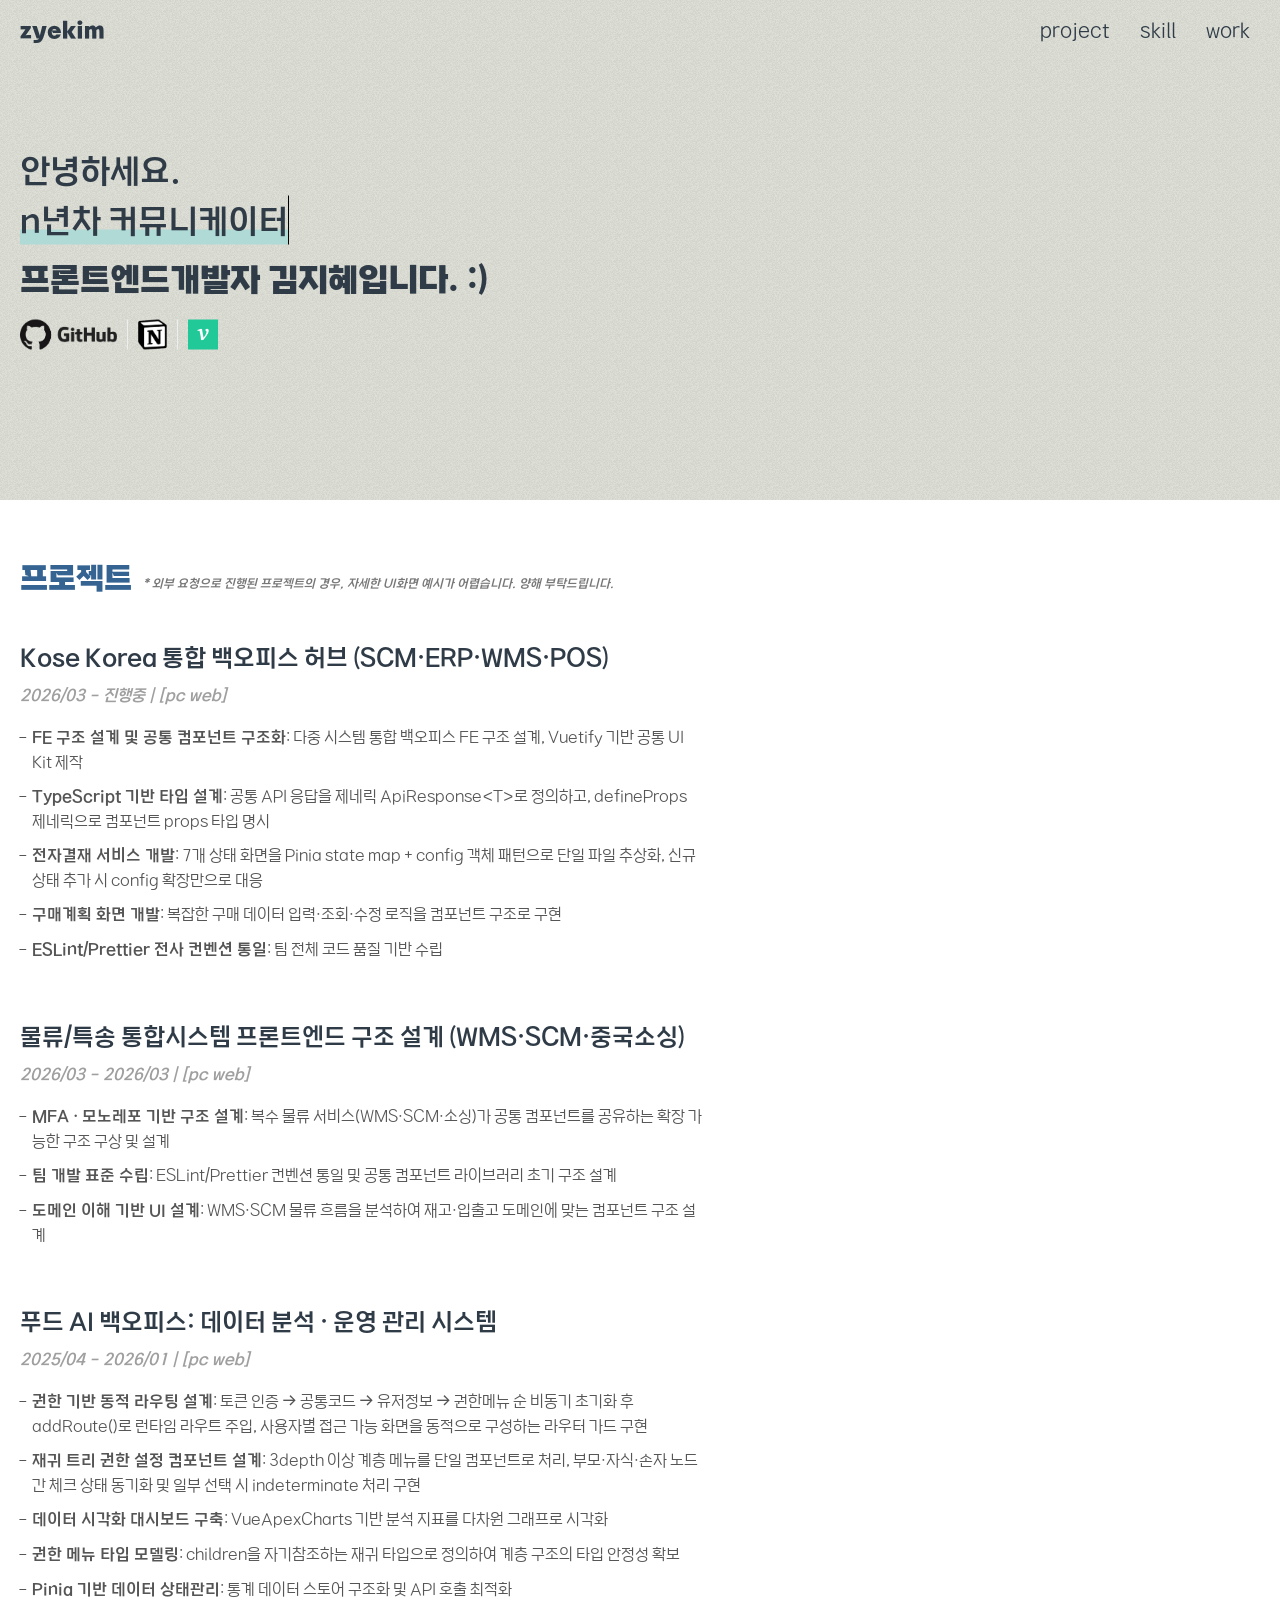
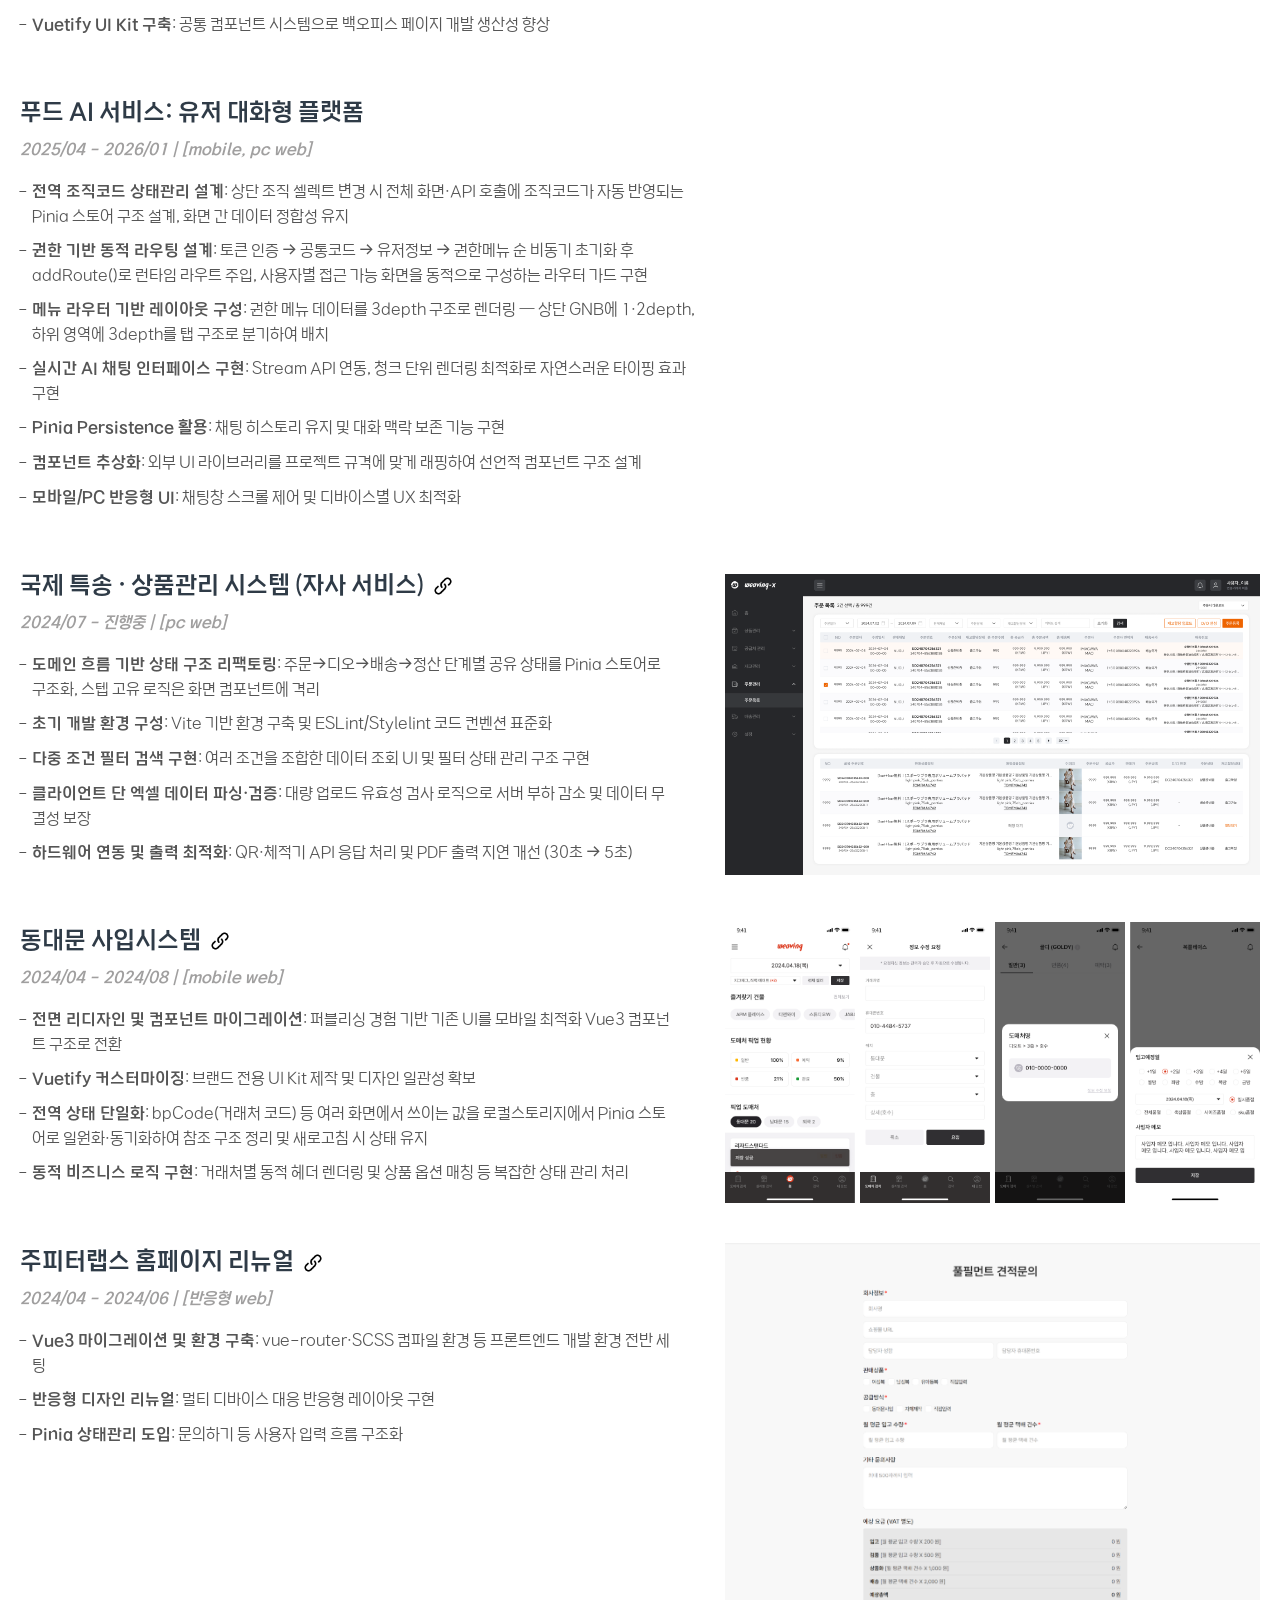
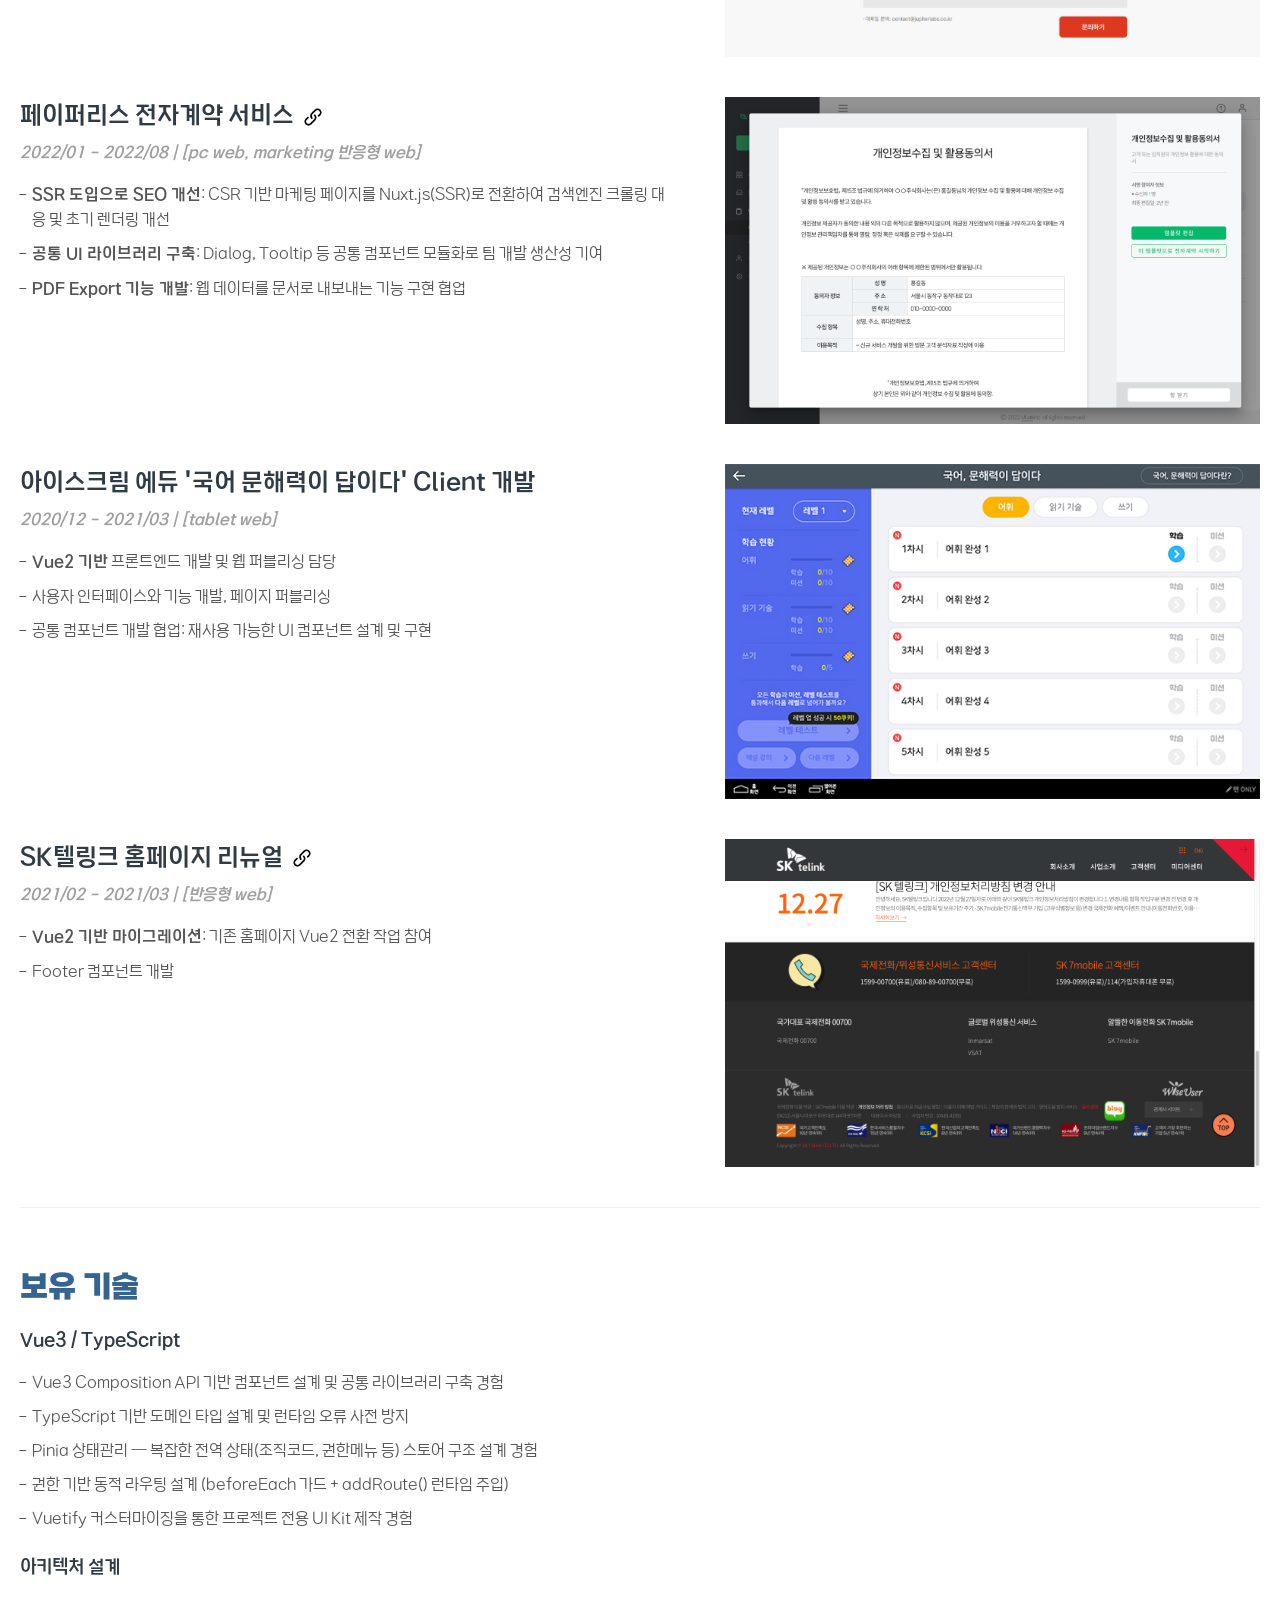
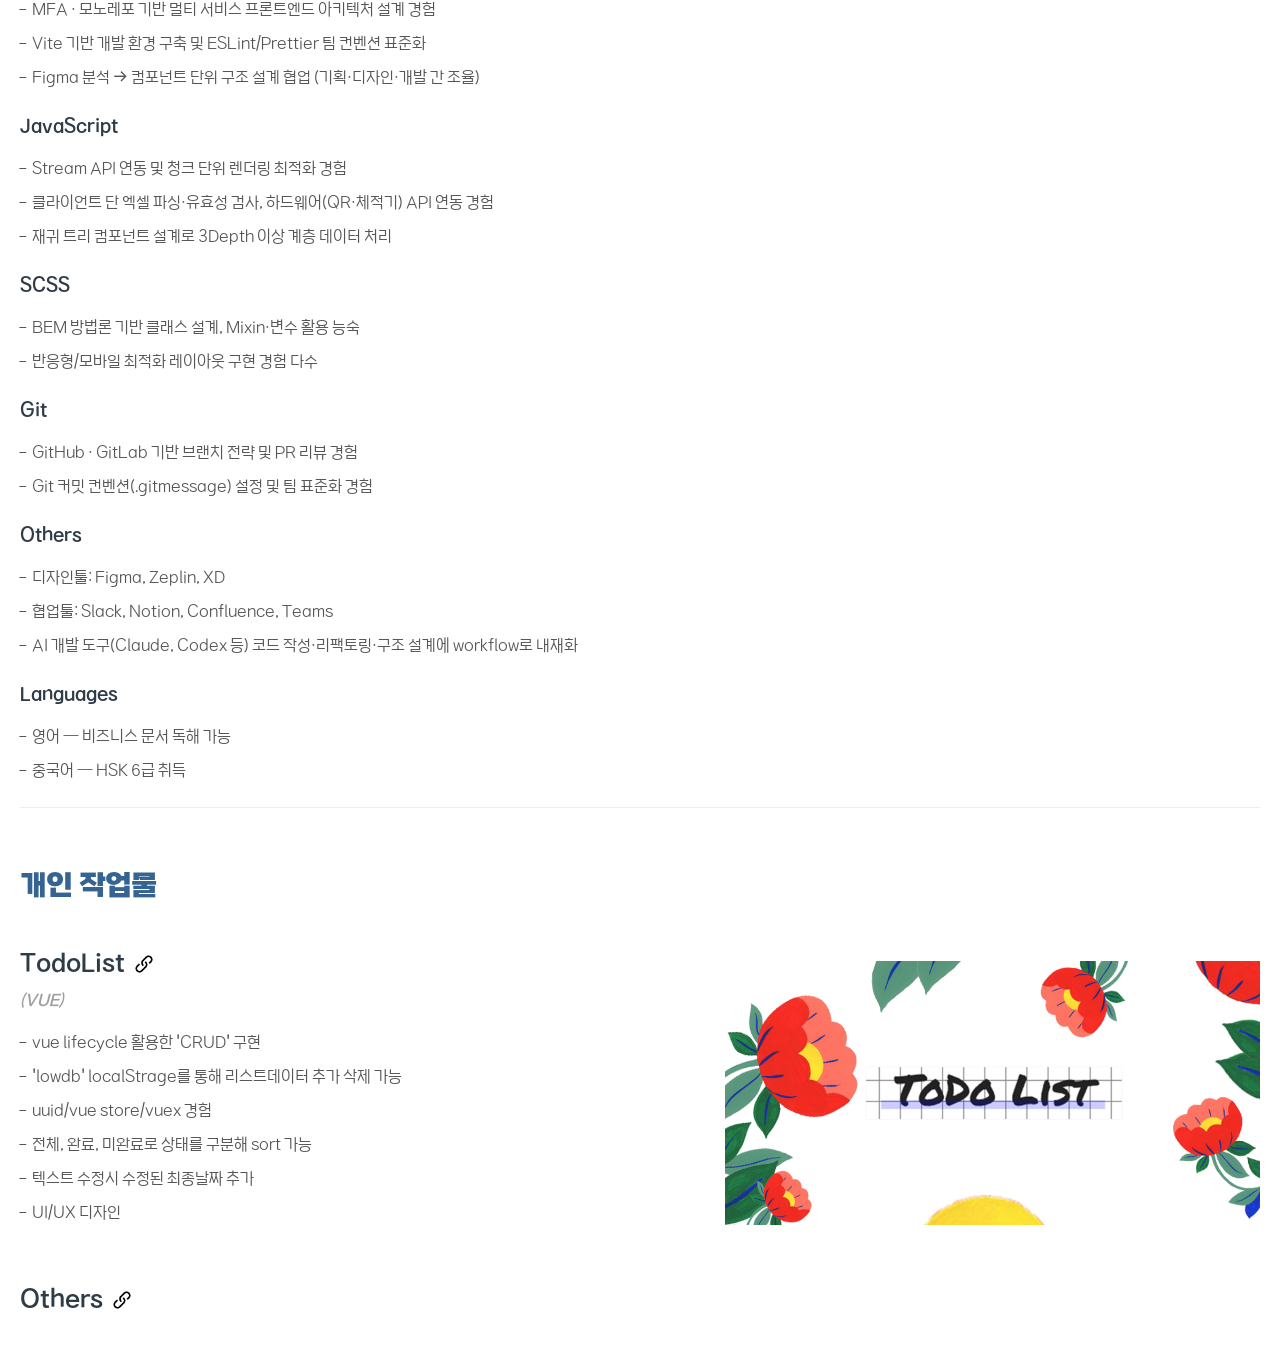
==== commit 6c78c4b9: "chore update work experience" ====
--- a/index.html
+++ b/index.html
@@ -1 +1 @@
-<!doctype html><html lang=""><head><meta charset="utf-8"/><meta http-equiv="X-UA-Compatible" content="IE=edge"/><meta name="viewport" content="width=device-width,initial-scale=1"/><link rel="icon" href="/favicon.ico"/><title>portfolio_zyekim</title><script defer="defer" src="/js/chunk-vendors.ef4c207e.js"></script><script defer="defer" src="/js/app.e4e05c7b.js"></script><link href="/css/chunk-vendors.50c70aad.css" rel="stylesheet"><link href="/css/app.7ebe4c37.css" rel="stylesheet"></head><body><noscript><strong>We're sorry but portfolio_zyekim doesn't work properly without JavaScript enabled. Please enable it to continue.</strong></noscript><div id="app"></div></body></html>+<!doctype html><html lang=""><head><meta charset="utf-8"/><meta http-equiv="X-UA-Compatible" content="IE=edge"/><meta name="viewport" content="width=device-width,initial-scale=1"/><link rel="icon" href="/favicon.ico"/><title>portfolio_zyekim</title><script defer="defer" src="/js/chunk-vendors.ecd0d6d5.js"></script><script defer="defer" src="/js/app.a0dd0387.js"></script><link href="/css/chunk-vendors.50c70aad.css" rel="stylesheet"><link href="/css/app.f34a0588.css" rel="stylesheet"></head><body><noscript><strong>We're sorry but portfolio_zyekim doesn't work properly without JavaScript enabled. Please enable it to continue.</strong></noscript><div id="app"></div></body></html>
--- a/css/app.f34a0588.css
+++ b/css/app.f34a0588.css
@@ -0,0 +1 @@
+@import url(https://fonts.googleapis.com/css2?family=Noto+Sans+KR:wght@100..900&display=swap);#app{-webkit-font-smoothing:antialiased;-moz-osx-font-smoothing:grayscale;text-align:center;color:#2f3b47;margin:0 auto}.app-nav{padding:30px}.app-nav a{font-weight:700;color:#2f3b47}.app-nav a.router-link-exact-active{color:#42b983}.portfolio-wrap{position:relative;width:100%;height:100%}.header{position:fixed;top:0;right:0;left:0;z-index:50}.header__inner{margin:0 auto;padding:0 20px;display:flex;justify-content:space-between;align-items:center;width:100%;max-width:1280px;height:60px}.header .logo{font-weight:700;font-size:22px}.header .nav{display:flex;justify-content:space-between;align-items:center;-moz-column-gap:10px;column-gap:10px;height:100%}.header .nav p{padding:0 10px;font-size:20px;font-weight:300;cursor:pointer}.header.scroll{background-color:#fff;transition:all .3s ease-in-out}.highlight{display:inline-block;position:relative}.highlight:after{content:"";position:absolute;bottom:0;left:0;z-index:-1;width:100%;height:30%;background-color:#b0dad5}.home{width:100%;height:500px;background-color:#f6f8ec;background-image:url([data-uri])}.home__inner{margin:0 auto;padding:60px 20px;display:flex;width:100%;max-width:1280px;height:100%}.home__left{flex:0 1 750px;position:relative}.home__text-wrap{position:absolute;left:0;top:50%;transform:translateY(-50%)}.home__text-wrap p{font-size:33px;font-weight:500;text-align:left}.home__text-wrap p.job{margin-top:10px;font-weight:700;font-size:32px}.links{margin-top:12px;display:flex;-moz-column-gap:10px;column-gap:10px;align-items:center;height:40px}.links__item{position:relative;cursor:pointer}.links__item:not(:first-of-type):before{content:"";display:inline-block;margin-right:10px;vertical-align:middle;width:1px;height:30px;background-color:#eee}.links__item img{display:inline-block;width:auto;height:30px}.links__item:hover .links__tooltip{display:block;opacity:1;transition:.3s ease-in-out}.links__tooltip{padding:5px 10px;display:none;opacity:0;top:calc(100% + 10px);width:-moz-max-content;width:max-content;border-radius:4px;box-shadow:0 1em 2em -.5em rgba(0,0,0,.35);background:#333;color:#fff;z-index:10;transition:.3s ease-in-out}.links__tooltip,.links__tooltip:before{position:absolute;left:50%;transform:translateX(-50%)}.links__tooltip:before{content:"";top:-5px;border:5px solid transparent;border-top-width:0;border-bottom-color:#333}section[aria-label=content]{margin:0 auto;padding:0 20px;width:100%;max-width:1280px;text-align:left}.section-title{margin-top:55px;font-size:30px;font-weight:700;color:#356493}.section-subtitle{margin-top:40px;font-size:24px;font-weight:500}.section-subtitle2{margin:18px 0 10px;font-size:18px;font-weight:500}.section-body{font-size:16px;color:#555}.section-caption{margin:8px 0;font-size:16px;font-weight:500;font-style:italic;color:#a09f9f}.section-refer{margin-left:4px;font-size:12px;font-weight:400;font-style:italic;color:#777}.section-refer:before{content:"*"}.section-divider{margin:10px 0;border-top:1px solid #eee}.details{margin:12px 0}.details__item{margin-left:8px;padding:5px 0;padding-left:4px;list-style-type:"-";font-weight:300;color:#555}.desc-wrap{margin:40px 0;display:flex;flex-flow:row nowrap;-moz-column-gap:50px;column-gap:50px}.desc-wrap .section-subtitle{margin-top:0}.desc-wrap__content{flex-basis:55%}.desc-wrap__right-content{align-self:center;flex-basis:45%}.skill-chips{margin:10px 0 20px}.skill-chips__item{display:inline-block;padding:0 6px;margin-right:5px;margin-top:5px;margin-bottom:5px;background:rgba(234,200,228,.5);border-radius:3px;font-size:14px;white-space:nowrap}.custom-type .char.custom.typed{color:#2f3b47}.z-modal[data-v-9fcdd4a4]{z-index:20;padding:0 24px}.z-modal .z-modal__wall[data-v-9fcdd4a4],.z-modal[data-v-9fcdd4a4]{display:flex;justify-content:center;align-items:center;position:fixed;left:0;top:0;bottom:0;right:0}.z-modal__wall[data-v-9fcdd4a4]{background:rgba(33,33,33,.46)}.z-modal__wrap[data-v-9fcdd4a4]{width:380px;max-height:calc(100vh - 40%);border-radius:5px;background-color:#fff;z-index:1;overflow-y:auto}.z-modal__header[data-v-9fcdd4a4]{padding:0 10px;top:0;justify-content:space-between}.z-modal__footer[data-v-9fcdd4a4],.z-modal__header[data-v-9fcdd4a4]{position:sticky;display:flex;align-items:center;height:50px;background-color:#fff}.z-modal__footer[data-v-9fcdd4a4]{bottom:0;-moz-column-gap:10px;column-gap:10px;justify-content:center}.z-modal__close[data-v-9fcdd4a4]{margin-left:auto;position:relative;width:30px;height:30px;font-size:0}.z-modal__close[data-v-9fcdd4a4]:after,.z-modal__close[data-v-9fcdd4a4]:before{position:absolute;left:50%;top:50%;width:3px;height:20px;background-color:#333;content:""}.z-modal__close[data-v-9fcdd4a4]:before{transform:translate(-50%,-50%) rotate(45deg)}.z-modal__close[data-v-9fcdd4a4]:after{transform:translate(-50%,-50%) rotate(-45deg)}.z-modal__title[data-v-9fcdd4a4]{text-align:left;font-size:20px}.z-modal__contents[data-v-9fcdd4a4]{padding:20px 10px 10px;min-height:-moz-fit-content;min-height:fit-content;height:auto;text-align:left}.z-modal.no-title .z-modal__header[data-v-9fcdd4a4]{height:40px}.z-modal.no-title .z-modal__contents[data-v-9fcdd4a4]{padding-top:10px}.modal-enter-active[data-v-9fcdd4a4],.modal-leave-active[data-v-9fcdd4a4]{transition:opacity .4s}.modal-enter-active .z-modal__wrap[data-v-9fcdd4a4],.modal-leave-active .z-modal__wrap[data-v-9fcdd4a4]{transition:opacity .4s,transform .4s}.modal-leave-active[data-v-9fcdd4a4]{transition:opacity .6s ease .4s}.modal-enter[data-v-9fcdd4a4],.modal-leave-to[data-v-9fcdd4a4]{opacity:0}.modal-enter .z-modal__wrap[data-v-9fcdd4a4],.modal-leave-to .z-modal__wrap[data-v-9fcdd4a4]{opacity:0;transform:translateY(-20px)}.work{margin:110px auto 80px;padding:0 20px;position:relative;width:100%;height:100%;max-width:1280px;text-align:left}.work__header{padding:10px 20px;position:fixed;top:0;right:0;left:0;height:50px;background-color:#fff;z-index:10}.work__header button{padding:3px 10px;height:30px;font-size:14px;border:1px solid #eee;border-radius:5px}.work hr{margin:20px 0;border-top:1px solid #eee}.work h2{font-size:28px;font-weight:700}.work__item h3{display:flex;align-items:center;font-size:20px;font-weight:700}.work__item h3:before{content:"";margin-right:8px;display:inline-block;width:14px;height:14px;background-color:#333}.work__box{padding:30px 20px;display:flex;-moz-column-gap:20px;column-gap:20px}.work__box>button{padding:6px 15px;border-radius:4px;background-color:#a8d8bc}.work__box--column{padding:30px 0;flex-flow:column}.work__box--column img{margin-top:10px;width:400px;height:auto}.accordion{width:500px}.accordion__item{width:100%}.accordion__item:not(:first-child){border-top:1px solid #eeeff1}.accordion__trigger{position:relative;display:flex;align-items:center;justify-content:space-between;padding:20px;width:100%;transition:all .3s ease-in-out;cursor:pointer}.accordion__trigger:after{content:"";width:12px;height:12px;border-top:2px solid #222;border-right:2px solid #222;transform:rotate(135deg)}.accordion__contents{padding:20px;background-color:#c6d4d1;border-bottom:1px solid #958c8c}.accordion-enter-active,.accordion-leave-active{will-change:height,opacity;transition:height .3s ease,opacity .3s ease;overflow:hidden}.accordion-enter,.accordion-leave-to{height:0!important;opacity:0}.popup-btn{padding:6px 15px;border-radius:4px;background-color:#3395ce;color:#fff}.href-icon{margin-left:8px;display:grid;place-content:center;width:25px;height:25px}.href-icon img{width:20px;height:auto}[data-v-68e8cefe]{text-align:left;font-family:Noto Sans KR,sans-serif;font-weight:500}.intro-text[data-v-68e8cefe]{position:relative;padding-left:14px;font-weight:500;line-height:1.56}.intro-text[data-v-68e8cefe]:before{display:block;position:absolute;left:2px;top:0;bottom:0;width:4px;background-color:#222;content:""}h1[data-v-68e8cefe]{font-size:33px;font-weight:700}h2[data-v-68e8cefe]{margin-bottom:30px;font-size:25px;font-weight:700;color:#99ad5e}h3[data-v-68e8cefe]{font-size:18px;font-weight:700}p[data-v-68e8cefe]{font-size:16px;color:#555;line-height:1.43}.font-body[data-v-68e8cefe]{font-size:14px;color:#555}span.caption[data-v-68e8cefe]{font-weight:400;font-style:italic;font-size:15px;font-weight:500;color:#bbb}span.chip[data-v-68e8cefe]{padding:3px 5px;display:inline-block;vertical-align:middle;font-size:12px;font-weight:700;border-radius:8px;background-color:#eaeaea!important}a.link-icon[data-v-68e8cefe]{font-size:14px}span.divider[data-v-68e8cefe]{display:block;width:100%;height:1px;background-color:#efefef}.img-wrap[data-v-68e8cefe]{width:150px}.container[data-v-68e8cefe]{margin:0 auto;padding:30px;width:100%;height:100%;max-width:1280px}ul li[data-v-68e8cefe]:not(:first-of-type){padding-top:8px}.section[data-v-68e8cefe]{padding:30px 0;display:flex;-moz-column-gap:50px;column-gap:50px;width:100%;border-top:1px solid #ddd}.section__item[data-v-68e8cefe]{flex:1 1 calc(50% - 50px);word-break:keep-all}.section--top[data-v-68e8cefe]{padding-top:20px;border-top:0}.cv-text[data-v-68e8cefe]{margin-top:18px;line-height:1.43}.cv-text+h3[data-v-68e8cefe]{margin-top:30px}.period-wrap[data-v-68e8cefe]{margin-top:16px;display:flex;-moz-column-gap:50px;column-gap:50px}.period-wrap__period[data-v-68e8cefe]{flex:0 0 20%}.period-wrap__details[data-v-68e8cefe]{flex:1 1 80%;font-size:14px}.dot-style li[data-v-68e8cefe]{margin-left:20px;list-style:disc;font-size:14px}.dot-style li>ul li[data-v-68e8cefe]{list-style:circle}@page{size:210mm 297mm;margin:0}@media print{[data-v-68e8cefe]{-webkit-print-color-adjust:exact!important;print-color-adjust:exact!important}body[data-v-68e8cefe]{margin:0}h1[data-v-68e8cefe]{font-size:22px}h2[data-v-68e8cefe]{font-size:18px;margin-bottom:20px}h3[data-v-68e8cefe]{font-size:16px}p[data-v-68e8cefe]{font-size:12px}.caption[data-v-68e8cefe]{font-size:14px;color:#777}.container[data-v-68e8cefe]:first-child{page-break-before:always;page-break-inside:avoid}.print-break[data-v-68e8cefe]{page-break-before:auto;page-break-inside:avoid;border-top:0}.print-padding[data-v-68e8cefe]{padding-top:30px}.section[data-v-68e8cefe]{padding:20px 0}.period-wrap[data-v-68e8cefe]{margin-top:15px}.dot-style li[data-v-68e8cefe]{font-size:12px}.font-body[data-v-68e8cefe]{font-size:14px}.cv-text[data-v-68e8cefe]{margin-top:10px;font-size:12px}.cv-text+h3[data-v-68e8cefe]{margin-top:20px}.mt20[data-v-68e8cefe]{margin-top:10px!important}.print-none[data-v-68e8cefe]{display:none}}@font-face{font-family:KBO-Dia-Gothic;src:url(/fonts/KBO-Dia-Gothic_light.ef7770cd.woff) format("woff");font-weight:300;font-style:normal}@font-face{font-family:KBO-Dia-Gothic;src:url(/fonts/KBO-Dia-Gothic_medium.81e8f701.woff) format("woff");font-weight:500;font-style:normal}@font-face{font-family:KBO-Dia-Gothic;src:url(/fonts/KBO-Dia-Gothic_bold.a31d6c59.woff) format("woff");font-weight:700;font-style:normal}*,:after,:before{margin:0;padding:0;box-sizing:border-box;border-width:0;border-style:solid;border-color:theme("borderColor.DEFAULT","currentColor")}:after,:before{--tw-content:""}html{line-height:1.5;-webkit-text-size-adjust:100%;-moz-tab-size:4;-o-tab-size:4;tab-size:4}body{margin:0;line-height:inherit;font-family:fontFamily\.sans,KBO-Dia-Gothic,ui-sans-serif,system-ui,-apple-system,BlinkMacSystemFont,Segoe UI,Roboto,Helvetica Neue,Arial,Noto Sans,sans-serif,Apple Color Emoji,Segoe UI Emoji,Segoe UI Symbol,Noto Color Emoji}hr{height:0;color:inherit;border-top-width:1px}abbr:where([title]){-webkit-text-decoration:underline dotted;text-decoration:underline dotted}h1,h2,h3,h4,h5,h6{font-size:inherit;font-weight:inherit}a{color:inherit;text-decoration:inherit}b,strong{font-weight:bolder}code,kbd,pre,samp{font-family:theme("fontFamily.mono",ui-monospace,SFMono-Regular,Menlo,Monaco,Consolas,"Liberation Mono","Courier New",monospace);font-size:1em}small{font-size:80%}sub,sup{font-size:75%;line-height:0;position:relative;vertical-align:baseline}sub{bottom:-.25em}sup{top:-.5em}table{text-indent:0;border-color:inherit;border-collapse:collapse}button,input,optgroup,select,textarea{font-family:inherit;font-size:100%;line-height:inherit;color:inherit;margin:0;padding:0}button,select{text-transform:none}[type=button],[type=reset],[type=submit],button{-webkit-appearance:button;background-color:transparent;background-image:none}:-moz-focusring{outline:auto}:-moz-ui-invalid{box-shadow:none}progress{vertical-align:baseline}::-webkit-inner-spin-button,::-webkit-outer-spin-button{height:auto}[type=search]{-webkit-appearance:textfield;outline-offset:-2px}::-webkit-search-decoration{-webkit-appearance:none}::-webkit-file-upload-button{-webkit-appearance:button;font:inherit}summary{display:list-item}blockquote,dd,dl,figure,h1,h2,h3,h4,h5,h6,hr,p,pre{margin:0}fieldset{margin:0}fieldset,legend{padding:0}menu,ol,ul{list-style:none;margin:0;padding:0}textarea{resize:vertical}input::-moz-placeholder,textarea::-moz-placeholder{opacity:1;color:theme("colors.gray.400",#9ca3af)}input::placeholder,textarea::placeholder{opacity:1;color:theme("colors.gray.400",#9ca3af)}[role=button],button{cursor:pointer}:disabled{cursor:default}audio,canvas,embed,iframe,img,object,svg,video{display:block;vertical-align:middle}img,video{max-width:100%;height:auto}[hidden]{display:none}.text-underline{text-decoration:underline;text-underline-position:from-font}.flex-space{flex-grow:1!important}.float-left{float:left}.float-left:after{content:"";display:block;clear:both}.float-right{float:right}.float-right:after{content:"";display:block;clear:both}.ma-100{margin:-100px!important}.pa-100{padding:-100px!important}.ml-100{margin-left:-100px!important}.pl-100{padding-left:-100px!important}.mr-100{margin-right:-100px!important}.pr-100{padding-right:-100px!important}.mb-100{margin-bottom:-100px!important}.pb-100{padding-bottom:-100px!important}.mt-100{margin-top:-100px!important}.pt-100{padding-top:-100px!important}.mx-100{margin-left:-100px!important;margin-right:-100px!important}.px-100{padding-left:-100px!important;padding-right:-100px!important}.my-100{margin-top:-100px!important;margin-bottom:-100px!important}.py-100{padding-top:-100px!important;padding-bottom:-100px!important}.ma-99{margin:-99px!important}.pa-99{padding:-99px!important}.ml-99{margin-left:-99px!important}.pl-99{padding-left:-99px!important}.mr-99{margin-right:-99px!important}.pr-99{padding-right:-99px!important}.mb-99{margin-bottom:-99px!important}.pb-99{padding-bottom:-99px!important}.mt-99{margin-top:-99px!important}.pt-99{padding-top:-99px!important}.mx-99{margin-left:-99px!important;margin-right:-99px!important}.px-99{padding-left:-99px!important;padding-right:-99px!important}.my-99{margin-top:-99px!important;margin-bottom:-99px!important}.py-99{padding-top:-99px!important;padding-bottom:-99px!important}.ma-98{margin:-98px!important}.pa-98{padding:-98px!important}.ml-98{margin-left:-98px!important}.pl-98{padding-left:-98px!important}.mr-98{margin-right:-98px!important}.pr-98{padding-right:-98px!important}.mb-98{margin-bottom:-98px!important}.pb-98{padding-bottom:-98px!important}.mt-98{margin-top:-98px!important}.pt-98{padding-top:-98px!important}.mx-98{margin-left:-98px!important;margin-right:-98px!important}.px-98{padding-left:-98px!important;padding-right:-98px!important}.my-98{margin-top:-98px!important;margin-bottom:-98px!important}.py-98{padding-top:-98px!important;padding-bottom:-98px!important}.ma-97{margin:-97px!important}.pa-97{padding:-97px!important}.ml-97{margin-left:-97px!important}.pl-97{padding-left:-97px!important}.mr-97{margin-right:-97px!important}.pr-97{padding-right:-97px!important}.mb-97{margin-bottom:-97px!important}.pb-97{padding-bottom:-97px!important}.mt-97{margin-top:-97px!important}.pt-97{padding-top:-97px!important}.mx-97{margin-left:-97px!important;margin-right:-97px!important}.px-97{padding-left:-97px!important;padding-right:-97px!important}.my-97{margin-top:-97px!important;margin-bottom:-97px!important}.py-97{padding-top:-97px!important;padding-bottom:-97px!important}.ma-96{margin:-96px!important}.pa-96{padding:-96px!important}.ml-96{margin-left:-96px!important}.pl-96{padding-left:-96px!important}.mr-96{margin-right:-96px!important}.pr-96{padding-right:-96px!important}.mb-96{margin-bottom:-96px!important}.pb-96{padding-bottom:-96px!important}.mt-96{margin-top:-96px!important}.pt-96{padding-top:-96px!important}.mx-96{margin-left:-96px!important;margin-right:-96px!important}.px-96{padding-left:-96px!important;padding-right:-96px!important}.my-96{margin-top:-96px!important;margin-bottom:-96px!important}.py-96{padding-top:-96px!important;padding-bottom:-96px!important}.ma-95{margin:-95px!important}.pa-95{padding:-95px!important}.ml-95{margin-left:-95px!important}.pl-95{padding-left:-95px!important}.mr-95{margin-right:-95px!important}.pr-95{padding-right:-95px!important}.mb-95{margin-bottom:-95px!important}.pb-95{padding-bottom:-95px!important}.mt-95{margin-top:-95px!important}.pt-95{padding-top:-95px!important}.mx-95{margin-left:-95px!important;margin-right:-95px!important}.px-95{padding-left:-95px!important;padding-right:-95px!important}.my-95{margin-top:-95px!important;margin-bottom:-95px!important}.py-95{padding-top:-95px!important;padding-bottom:-95px!important}.ma-94{margin:-94px!important}.pa-94{padding:-94px!important}.ml-94{margin-left:-94px!important}.pl-94{padding-left:-94px!important}.mr-94{margin-right:-94px!important}.pr-94{padding-right:-94px!important}.mb-94{margin-bottom:-94px!important}.pb-94{padding-bottom:-94px!important}.mt-94{margin-top:-94px!important}.pt-94{padding-top:-94px!important}.mx-94{margin-left:-94px!important;margin-right:-94px!important}.px-94{padding-left:-94px!important;padding-right:-94px!important}.my-94{margin-top:-94px!important;margin-bottom:-94px!important}.py-94{padding-top:-94px!important;padding-bottom:-94px!important}.ma-93{margin:-93px!important}.pa-93{padding:-93px!important}.ml-93{margin-left:-93px!important}.pl-93{padding-left:-93px!important}.mr-93{margin-right:-93px!important}.pr-93{padding-right:-93px!important}.mb-93{margin-bottom:-93px!important}.pb-93{padding-bottom:-93px!important}.mt-93{margin-top:-93px!important}.pt-93{padding-top:-93px!important}.mx-93{margin-left:-93px!important;margin-right:-93px!important}.px-93{padding-left:-93px!important;padding-right:-93px!important}.my-93{margin-top:-93px!important;margin-bottom:-93px!important}.py-93{padding-top:-93px!important;padding-bottom:-93px!important}.ma-92{margin:-92px!important}.pa-92{padding:-92px!important}.ml-92{margin-left:-92px!important}.pl-92{padding-left:-92px!important}.mr-92{margin-right:-92px!important}.pr-92{padding-right:-92px!important}.mb-92{margin-bottom:-92px!important}.pb-92{padding-bottom:-92px!important}.mt-92{margin-top:-92px!important}.pt-92{padding-top:-92px!important}.mx-92{margin-left:-92px!important;margin-right:-92px!important}.px-92{padding-left:-92px!important;padding-right:-92px!important}.my-92{margin-top:-92px!important;margin-bottom:-92px!important}.py-92{padding-top:-92px!important;padding-bottom:-92px!important}.ma-91{margin:-91px!important}.pa-91{padding:-91px!important}.ml-91{margin-left:-91px!important}.pl-91{padding-left:-91px!important}.mr-91{margin-right:-91px!important}.pr-91{padding-right:-91px!important}.mb-91{margin-bottom:-91px!important}.pb-91{padding-bottom:-91px!important}.mt-91{margin-top:-91px!important}.pt-91{padding-top:-91px!important}.mx-91{margin-left:-91px!important;margin-right:-91px!important}.px-91{padding-left:-91px!important;padding-right:-91px!important}.my-91{margin-top:-91px!important;margin-bottom:-91px!important}.py-91{padding-top:-91px!important;padding-bottom:-91px!important}.ma-90{margin:-90px!important}.pa-90{padding:-90px!important}.ml-90{margin-left:-90px!important}.pl-90{padding-left:-90px!important}.mr-90{margin-right:-90px!important}.pr-90{padding-right:-90px!important}.mb-90{margin-bottom:-90px!important}.pb-90{padding-bottom:-90px!important}.mt-90{margin-top:-90px!important}.pt-90{padding-top:-90px!important}.mx-90{margin-left:-90px!important;margin-right:-90px!important}.px-90{padding-left:-90px!important;padding-right:-90px!important}.my-90{margin-top:-90px!important;margin-bottom:-90px!important}.py-90{padding-top:-90px!important;padding-bottom:-90px!important}.ma-89{margin:-89px!important}.pa-89{padding:-89px!important}.ml-89{margin-left:-89px!important}.pl-89{padding-left:-89px!important}.mr-89{margin-right:-89px!important}.pr-89{padding-right:-89px!important}.mb-89{margin-bottom:-89px!important}.pb-89{padding-bottom:-89px!important}.mt-89{margin-top:-89px!important}.pt-89{padding-top:-89px!important}.mx-89{margin-left:-89px!important;margin-right:-89px!important}.px-89{padding-left:-89px!important;padding-right:-89px!important}.my-89{margin-top:-89px!important;margin-bottom:-89px!important}.py-89{padding-top:-89px!important;padding-bottom:-89px!important}.ma-88{margin:-88px!important}.pa-88{padding:-88px!important}.ml-88{margin-left:-88px!important}.pl-88{padding-left:-88px!important}.mr-88{margin-right:-88px!important}.pr-88{padding-right:-88px!important}.mb-88{margin-bottom:-88px!important}.pb-88{padding-bottom:-88px!important}.mt-88{margin-top:-88px!important}.pt-88{padding-top:-88px!important}.mx-88{margin-left:-88px!important;margin-right:-88px!important}.px-88{padding-left:-88px!important;padding-right:-88px!important}.my-88{margin-top:-88px!important;margin-bottom:-88px!important}.py-88{padding-top:-88px!important;padding-bottom:-88px!important}.ma-87{margin:-87px!important}.pa-87{padding:-87px!important}.ml-87{margin-left:-87px!important}.pl-87{padding-left:-87px!important}.mr-87{margin-right:-87px!important}.pr-87{padding-right:-87px!important}.mb-87{margin-bottom:-87px!important}.pb-87{padding-bottom:-87px!important}.mt-87{margin-top:-87px!important}.pt-87{padding-top:-87px!important}.mx-87{margin-left:-87px!important;margin-right:-87px!important}.px-87{padding-left:-87px!important;padding-right:-87px!important}.my-87{margin-top:-87px!important;margin-bottom:-87px!important}.py-87{padding-top:-87px!important;padding-bottom:-87px!important}.ma-86{margin:-86px!important}.pa-86{padding:-86px!important}.ml-86{margin-left:-86px!important}.pl-86{padding-left:-86px!important}.mr-86{margin-right:-86px!important}.pr-86{padding-right:-86px!important}.mb-86{margin-bottom:-86px!important}.pb-86{padding-bottom:-86px!important}.mt-86{margin-top:-86px!important}.pt-86{padding-top:-86px!important}.mx-86{margin-left:-86px!important;margin-right:-86px!important}.px-86{padding-left:-86px!important;padding-right:-86px!important}.my-86{margin-top:-86px!important;margin-bottom:-86px!important}.py-86{padding-top:-86px!important;padding-bottom:-86px!important}.ma-85{margin:-85px!important}.pa-85{padding:-85px!important}.ml-85{margin-left:-85px!important}.pl-85{padding-left:-85px!important}.mr-85{margin-right:-85px!important}.pr-85{padding-right:-85px!important}.mb-85{margin-bottom:-85px!important}.pb-85{padding-bottom:-85px!important}.mt-85{margin-top:-85px!important}.pt-85{padding-top:-85px!important}.mx-85{margin-left:-85px!important;margin-right:-85px!important}.px-85{padding-left:-85px!important;padding-right:-85px!important}.my-85{margin-top:-85px!important;margin-bottom:-85px!important}.py-85{padding-top:-85px!important;padding-bottom:-85px!important}.ma-84{margin:-84px!important}.pa-84{padding:-84px!important}.ml-84{margin-left:-84px!important}.pl-84{padding-left:-84px!important}.mr-84{margin-right:-84px!important}.pr-84{padding-right:-84px!important}.mb-84{margin-bottom:-84px!important}.pb-84{padding-bottom:-84px!important}.mt-84{margin-top:-84px!important}.pt-84{padding-top:-84px!important}.mx-84{margin-left:-84px!important;margin-right:-84px!important}.px-84{padding-left:-84px!important;padding-right:-84px!important}.my-84{margin-top:-84px!important;margin-bottom:-84px!important}.py-84{padding-top:-84px!important;padding-bottom:-84px!important}.ma-83{margin:-83px!important}.pa-83{padding:-83px!important}.ml-83{margin-left:-83px!important}.pl-83{padding-left:-83px!important}.mr-83{margin-right:-83px!important}.pr-83{padding-right:-83px!important}.mb-83{margin-bottom:-83px!important}.pb-83{padding-bottom:-83px!important}.mt-83{margin-top:-83px!important}.pt-83{padding-top:-83px!important}.mx-83{margin-left:-83px!important;margin-right:-83px!important}.px-83{padding-left:-83px!important;padding-right:-83px!important}.my-83{margin-top:-83px!important;margin-bottom:-83px!important}.py-83{padding-top:-83px!important;padding-bottom:-83px!important}.ma-82{margin:-82px!important}.pa-82{padding:-82px!important}.ml-82{margin-left:-82px!important}.pl-82{padding-left:-82px!important}.mr-82{margin-right:-82px!important}.pr-82{padding-right:-82px!important}.mb-82{margin-bottom:-82px!important}.pb-82{padding-bottom:-82px!important}.mt-82{margin-top:-82px!important}.pt-82{padding-top:-82px!important}.mx-82{margin-left:-82px!important;margin-right:-82px!important}.px-82{padding-left:-82px!important;padding-right:-82px!important}.my-82{margin-top:-82px!important;margin-bottom:-82px!important}.py-82{padding-top:-82px!important;padding-bottom:-82px!important}.ma-81{margin:-81px!important}.pa-81{padding:-81px!important}.ml-81{margin-left:-81px!important}.pl-81{padding-left:-81px!important}.mr-81{margin-right:-81px!important}.pr-81{padding-right:-81px!important}.mb-81{margin-bottom:-81px!important}.pb-81{padding-bottom:-81px!important}.mt-81{margin-top:-81px!important}.pt-81{padding-top:-81px!important}.mx-81{margin-left:-81px!important;margin-right:-81px!important}.px-81{padding-left:-81px!important;padding-right:-81px!important}.my-81{margin-top:-81px!important;margin-bottom:-81px!important}.py-81{padding-top:-81px!important;padding-bottom:-81px!important}.ma-80{margin:-80px!important}.pa-80{padding:-80px!important}.ml-80{margin-left:-80px!important}.pl-80{padding-left:-80px!important}.mr-80{margin-right:-80px!important}.pr-80{padding-right:-80px!important}.mb-80{margin-bottom:-80px!important}.pb-80{padding-bottom:-80px!important}.mt-80{margin-top:-80px!important}.pt-80{padding-top:-80px!important}.mx-80{margin-left:-80px!important;margin-right:-80px!important}.px-80{padding-left:-80px!important;padding-right:-80px!important}.my-80{margin-top:-80px!important;margin-bottom:-80px!important}.py-80{padding-top:-80px!important;padding-bottom:-80px!important}.ma-79{margin:-79px!important}.pa-79{padding:-79px!important}.ml-79{margin-left:-79px!important}.pl-79{padding-left:-79px!important}.mr-79{margin-right:-79px!important}.pr-79{padding-right:-79px!important}.mb-79{margin-bottom:-79px!important}.pb-79{padding-bottom:-79px!important}.mt-79{margin-top:-79px!important}.pt-79{padding-top:-79px!important}.mx-79{margin-left:-79px!important;margin-right:-79px!important}.px-79{padding-left:-79px!important;padding-right:-79px!important}.my-79{margin-top:-79px!important;margin-bottom:-79px!important}.py-79{padding-top:-79px!important;padding-bottom:-79px!important}.ma-78{margin:-78px!important}.pa-78{padding:-78px!important}.ml-78{margin-left:-78px!important}.pl-78{padding-left:-78px!important}.mr-78{margin-right:-78px!important}.pr-78{padding-right:-78px!important}.mb-78{margin-bottom:-78px!important}.pb-78{padding-bottom:-78px!important}.mt-78{margin-top:-78px!important}.pt-78{padding-top:-78px!important}.mx-78{margin-left:-78px!important;margin-right:-78px!important}.px-78{padding-left:-78px!important;padding-right:-78px!important}.my-78{margin-top:-78px!important;margin-bottom:-78px!important}.py-78{padding-top:-78px!important;padding-bottom:-78px!important}.ma-77{margin:-77px!important}.pa-77{padding:-77px!important}.ml-77{margin-left:-77px!important}.pl-77{padding-left:-77px!important}.mr-77{margin-right:-77px!important}.pr-77{padding-right:-77px!important}.mb-77{margin-bottom:-77px!important}.pb-77{padding-bottom:-77px!important}.mt-77{margin-top:-77px!important}.pt-77{padding-top:-77px!important}.mx-77{margin-left:-77px!important;margin-right:-77px!important}.px-77{padding-left:-77px!important;padding-right:-77px!important}.my-77{margin-top:-77px!important;margin-bottom:-77px!important}.py-77{padding-top:-77px!important;padding-bottom:-77px!important}.ma-76{margin:-76px!important}.pa-76{padding:-76px!important}.ml-76{margin-left:-76px!important}.pl-76{padding-left:-76px!important}.mr-76{margin-right:-76px!important}.pr-76{padding-right:-76px!important}.mb-76{margin-bottom:-76px!important}.pb-76{padding-bottom:-76px!important}.mt-76{margin-top:-76px!important}.pt-76{padding-top:-76px!important}.mx-76{margin-left:-76px!important;margin-right:-76px!important}.px-76{padding-left:-76px!important;padding-right:-76px!important}.my-76{margin-top:-76px!important;margin-bottom:-76px!important}.py-76{padding-top:-76px!important;padding-bottom:-76px!important}.ma-75{margin:-75px!important}.pa-75{padding:-75px!important}.ml-75{margin-left:-75px!important}.pl-75{padding-left:-75px!important}.mr-75{margin-right:-75px!important}.pr-75{padding-right:-75px!important}.mb-75{margin-bottom:-75px!important}.pb-75{padding-bottom:-75px!important}.mt-75{margin-top:-75px!important}.pt-75{padding-top:-75px!important}.mx-75{margin-left:-75px!important;margin-right:-75px!important}.px-75{padding-left:-75px!important;padding-right:-75px!important}.my-75{margin-top:-75px!important;margin-bottom:-75px!important}.py-75{padding-top:-75px!important;padding-bottom:-75px!important}.ma-74{margin:-74px!important}.pa-74{padding:-74px!important}.ml-74{margin-left:-74px!important}.pl-74{padding-left:-74px!important}.mr-74{margin-right:-74px!important}.pr-74{padding-right:-74px!important}.mb-74{margin-bottom:-74px!important}.pb-74{padding-bottom:-74px!important}.mt-74{margin-top:-74px!important}.pt-74{padding-top:-74px!important}.mx-74{margin-left:-74px!important;margin-right:-74px!important}.px-74{padding-left:-74px!important;padding-right:-74px!important}.my-74{margin-top:-74px!important;margin-bottom:-74px!important}.py-74{padding-top:-74px!important;padding-bottom:-74px!important}.ma-73{margin:-73px!important}.pa-73{padding:-73px!important}.ml-73{margin-left:-73px!important}.pl-73{padding-left:-73px!important}.mr-73{margin-right:-73px!important}.pr-73{padding-right:-73px!important}.mb-73{margin-bottom:-73px!important}.pb-73{padding-bottom:-73px!important}.mt-73{margin-top:-73px!important}.pt-73{padding-top:-73px!important}.mx-73{margin-left:-73px!important;margin-right:-73px!important}.px-73{padding-left:-73px!important;padding-right:-73px!important}.my-73{margin-top:-73px!important;margin-bottom:-73px!important}.py-73{padding-top:-73px!important;padding-bottom:-73px!important}.ma-72{margin:-72px!important}.pa-72{padding:-72px!important}.ml-72{margin-left:-72px!important}.pl-72{padding-left:-72px!important}.mr-72{margin-right:-72px!important}.pr-72{padding-right:-72px!important}.mb-72{margin-bottom:-72px!important}.pb-72{padding-bottom:-72px!important}.mt-72{margin-top:-72px!important}.pt-72{padding-top:-72px!important}.mx-72{margin-left:-72px!important;margin-right:-72px!important}.px-72{padding-left:-72px!important;padding-right:-72px!important}.my-72{margin-top:-72px!important;margin-bottom:-72px!important}.py-72{padding-top:-72px!important;padding-bottom:-72px!important}.ma-71{margin:-71px!important}.pa-71{padding:-71px!important}.ml-71{margin-left:-71px!important}.pl-71{padding-left:-71px!important}.mr-71{margin-right:-71px!important}.pr-71{padding-right:-71px!important}.mb-71{margin-bottom:-71px!important}.pb-71{padding-bottom:-71px!important}.mt-71{margin-top:-71px!important}.pt-71{padding-top:-71px!important}.mx-71{margin-left:-71px!important;margin-right:-71px!important}.px-71{padding-left:-71px!important;padding-right:-71px!important}.my-71{margin-top:-71px!important;margin-bottom:-71px!important}.py-71{padding-top:-71px!important;padding-bottom:-71px!important}.ma-70{margin:-70px!important}.pa-70{padding:-70px!important}.ml-70{margin-left:-70px!important}.pl-70{padding-left:-70px!important}.mr-70{margin-right:-70px!important}.pr-70{padding-right:-70px!important}.mb-70{margin-bottom:-70px!important}.pb-70{padding-bottom:-70px!important}.mt-70{margin-top:-70px!important}.pt-70{padding-top:-70px!important}.mx-70{margin-left:-70px!important;margin-right:-70px!important}.px-70{padding-left:-70px!important;padding-right:-70px!important}.my-70{margin-top:-70px!important;margin-bottom:-70px!important}.py-70{padding-top:-70px!important;padding-bottom:-70px!important}.ma-69{margin:-69px!important}.pa-69{padding:-69px!important}.ml-69{margin-left:-69px!important}.pl-69{padding-left:-69px!important}.mr-69{margin-right:-69px!important}.pr-69{padding-right:-69px!important}.mb-69{margin-bottom:-69px!important}.pb-69{padding-bottom:-69px!important}.mt-69{margin-top:-69px!important}.pt-69{padding-top:-69px!important}.mx-69{margin-left:-69px!important;margin-right:-69px!important}.px-69{padding-left:-69px!important;padding-right:-69px!important}.my-69{margin-top:-69px!important;margin-bottom:-69px!important}.py-69{padding-top:-69px!important;padding-bottom:-69px!important}.ma-68{margin:-68px!important}.pa-68{padding:-68px!important}.ml-68{margin-left:-68px!important}.pl-68{padding-left:-68px!important}.mr-68{margin-right:-68px!important}.pr-68{padding-right:-68px!important}.mb-68{margin-bottom:-68px!important}.pb-68{padding-bottom:-68px!important}.mt-68{margin-top:-68px!important}.pt-68{padding-top:-68px!important}.mx-68{margin-left:-68px!important;margin-right:-68px!important}.px-68{padding-left:-68px!important;padding-right:-68px!important}.my-68{margin-top:-68px!important;margin-bottom:-68px!important}.py-68{padding-top:-68px!important;padding-bottom:-68px!important}.ma-67{margin:-67px!important}.pa-67{padding:-67px!important}.ml-67{margin-left:-67px!important}.pl-67{padding-left:-67px!important}.mr-67{margin-right:-67px!important}.pr-67{padding-right:-67px!important}.mb-67{margin-bottom:-67px!important}.pb-67{padding-bottom:-67px!important}.mt-67{margin-top:-67px!important}.pt-67{padding-top:-67px!important}.mx-67{margin-left:-67px!important;margin-right:-67px!important}.px-67{padding-left:-67px!important;padding-right:-67px!important}.my-67{margin-top:-67px!important;margin-bottom:-67px!important}.py-67{padding-top:-67px!important;padding-bottom:-67px!important}.ma-66{margin:-66px!important}.pa-66{padding:-66px!important}.ml-66{margin-left:-66px!important}.pl-66{padding-left:-66px!important}.mr-66{margin-right:-66px!important}.pr-66{padding-right:-66px!important}.mb-66{margin-bottom:-66px!important}.pb-66{padding-bottom:-66px!important}.mt-66{margin-top:-66px!important}.pt-66{padding-top:-66px!important}.mx-66{margin-left:-66px!important;margin-right:-66px!important}.px-66{padding-left:-66px!important;padding-right:-66px!important}.my-66{margin-top:-66px!important;margin-bottom:-66px!important}.py-66{padding-top:-66px!important;padding-bottom:-66px!important}.ma-65{margin:-65px!important}.pa-65{padding:-65px!important}.ml-65{margin-left:-65px!important}.pl-65{padding-left:-65px!important}.mr-65{margin-right:-65px!important}.pr-65{padding-right:-65px!important}.mb-65{margin-bottom:-65px!important}.pb-65{padding-bottom:-65px!important}.mt-65{margin-top:-65px!important}.pt-65{padding-top:-65px!important}.mx-65{margin-left:-65px!important;margin-right:-65px!important}.px-65{padding-left:-65px!important;padding-right:-65px!important}.my-65{margin-top:-65px!important;margin-bottom:-65px!important}.py-65{padding-top:-65px!important;padding-bottom:-65px!important}.ma-64{margin:-64px!important}.pa-64{padding:-64px!important}.ml-64{margin-left:-64px!important}.pl-64{padding-left:-64px!important}.mr-64{margin-right:-64px!important}.pr-64{padding-right:-64px!important}.mb-64{margin-bottom:-64px!important}.pb-64{padding-bottom:-64px!important}.mt-64{margin-top:-64px!important}.pt-64{padding-top:-64px!important}.mx-64{margin-left:-64px!important;margin-right:-64px!important}.px-64{padding-left:-64px!important;padding-right:-64px!important}.my-64{margin-top:-64px!important;margin-bottom:-64px!important}.py-64{padding-top:-64px!important;padding-bottom:-64px!important}.ma-63{margin:-63px!important}.pa-63{padding:-63px!important}.ml-63{margin-left:-63px!important}.pl-63{padding-left:-63px!important}.mr-63{margin-right:-63px!important}.pr-63{padding-right:-63px!important}.mb-63{margin-bottom:-63px!important}.pb-63{padding-bottom:-63px!important}.mt-63{margin-top:-63px!important}.pt-63{padding-top:-63px!important}.mx-63{margin-left:-63px!important;margin-right:-63px!important}.px-63{padding-left:-63px!important;padding-right:-63px!important}.my-63{margin-top:-63px!important;margin-bottom:-63px!important}.py-63{padding-top:-63px!important;padding-bottom:-63px!important}.ma-62{margin:-62px!important}.pa-62{padding:-62px!important}.ml-62{margin-left:-62px!important}.pl-62{padding-left:-62px!important}.mr-62{margin-right:-62px!important}.pr-62{padding-right:-62px!important}.mb-62{margin-bottom:-62px!important}.pb-62{padding-bottom:-62px!important}.mt-62{margin-top:-62px!important}.pt-62{padding-top:-62px!important}.mx-62{margin-left:-62px!important;margin-right:-62px!important}.px-62{padding-left:-62px!important;padding-right:-62px!important}.my-62{margin-top:-62px!important;margin-bottom:-62px!important}.py-62{padding-top:-62px!important;padding-bottom:-62px!important}.ma-61{margin:-61px!important}.pa-61{padding:-61px!important}.ml-61{margin-left:-61px!important}.pl-61{padding-left:-61px!important}.mr-61{margin-right:-61px!important}.pr-61{padding-right:-61px!important}.mb-61{margin-bottom:-61px!important}.pb-61{padding-bottom:-61px!important}.mt-61{margin-top:-61px!important}.pt-61{padding-top:-61px!important}.mx-61{margin-left:-61px!important;margin-right:-61px!important}.px-61{padding-left:-61px!important;padding-right:-61px!important}.my-61{margin-top:-61px!important;margin-bottom:-61px!important}.py-61{padding-top:-61px!important;padding-bottom:-61px!important}.ma-60{margin:-60px!important}.pa-60{padding:-60px!important}.ml-60{margin-left:-60px!important}.pl-60{padding-left:-60px!important}.mr-60{margin-right:-60px!important}.pr-60{padding-right:-60px!important}.mb-60{margin-bottom:-60px!important}.pb-60{padding-bottom:-60px!important}.mt-60{margin-top:-60px!important}.pt-60{padding-top:-60px!important}.mx-60{margin-left:-60px!important;margin-right:-60px!important}.px-60{padding-left:-60px!important;padding-right:-60px!important}.my-60{margin-top:-60px!important;margin-bottom:-60px!important}.py-60{padding-top:-60px!important;padding-bottom:-60px!important}.ma-59{margin:-59px!important}.pa-59{padding:-59px!important}.ml-59{margin-left:-59px!important}.pl-59{padding-left:-59px!important}.mr-59{margin-right:-59px!important}.pr-59{padding-right:-59px!important}.mb-59{margin-bottom:-59px!important}.pb-59{padding-bottom:-59px!important}.mt-59{margin-top:-59px!important}.pt-59{padding-top:-59px!important}.mx-59{margin-left:-59px!important;margin-right:-59px!important}.px-59{padding-left:-59px!important;padding-right:-59px!important}.my-59{margin-top:-59px!important;margin-bottom:-59px!important}.py-59{padding-top:-59px!important;padding-bottom:-59px!important}.ma-58{margin:-58px!important}.pa-58{padding:-58px!important}.ml-58{margin-left:-58px!important}.pl-58{padding-left:-58px!important}.mr-58{margin-right:-58px!important}.pr-58{padding-right:-58px!important}.mb-58{margin-bottom:-58px!important}.pb-58{padding-bottom:-58px!important}.mt-58{margin-top:-58px!important}.pt-58{padding-top:-58px!important}.mx-58{margin-left:-58px!important;margin-right:-58px!important}.px-58{padding-left:-58px!important;padding-right:-58px!important}.my-58{margin-top:-58px!important;margin-bottom:-58px!important}.py-58{padding-top:-58px!important;padding-bottom:-58px!important}.ma-57{margin:-57px!important}.pa-57{padding:-57px!important}.ml-57{margin-left:-57px!important}.pl-57{padding-left:-57px!important}.mr-57{margin-right:-57px!important}.pr-57{padding-right:-57px!important}.mb-57{margin-bottom:-57px!important}.pb-57{padding-bottom:-57px!important}.mt-57{margin-top:-57px!important}.pt-57{padding-top:-57px!important}.mx-57{margin-left:-57px!important;margin-right:-57px!important}.px-57{padding-left:-57px!important;padding-right:-57px!important}.my-57{margin-top:-57px!important;margin-bottom:-57px!important}.py-57{padding-top:-57px!important;padding-bottom:-57px!important}.ma-56{margin:-56px!important}.pa-56{padding:-56px!important}.ml-56{margin-left:-56px!important}.pl-56{padding-left:-56px!important}.mr-56{margin-right:-56px!important}.pr-56{padding-right:-56px!important}.mb-56{margin-bottom:-56px!important}.pb-56{padding-bottom:-56px!important}.mt-56{margin-top:-56px!important}.pt-56{padding-top:-56px!important}.mx-56{margin-left:-56px!important;margin-right:-56px!important}.px-56{padding-left:-56px!important;padding-right:-56px!important}.my-56{margin-top:-56px!important;margin-bottom:-56px!important}.py-56{padding-top:-56px!important;padding-bottom:-56px!important}.ma-55{margin:-55px!important}.pa-55{padding:-55px!important}.ml-55{margin-left:-55px!important}.pl-55{padding-left:-55px!important}.mr-55{margin-right:-55px!important}.pr-55{padding-right:-55px!important}.mb-55{margin-bottom:-55px!important}.pb-55{padding-bottom:-55px!important}.mt-55{margin-top:-55px!important}.pt-55{padding-top:-55px!important}.mx-55{margin-left:-55px!important;margin-right:-55px!important}.px-55{padding-left:-55px!important;padding-right:-55px!important}.my-55{margin-top:-55px!important;margin-bottom:-55px!important}.py-55{padding-top:-55px!important;padding-bottom:-55px!important}.ma-54{margin:-54px!important}.pa-54{padding:-54px!important}.ml-54{margin-left:-54px!important}.pl-54{padding-left:-54px!important}.mr-54{margin-right:-54px!important}.pr-54{padding-right:-54px!important}.mb-54{margin-bottom:-54px!important}.pb-54{padding-bottom:-54px!important}.mt-54{margin-top:-54px!important}.pt-54{padding-top:-54px!important}.mx-54{margin-left:-54px!important;margin-right:-54px!important}.px-54{padding-left:-54px!important;padding-right:-54px!important}.my-54{margin-top:-54px!important;margin-bottom:-54px!important}.py-54{padding-top:-54px!important;padding-bottom:-54px!important}.ma-53{margin:-53px!important}.pa-53{padding:-53px!important}.ml-53{margin-left:-53px!important}.pl-53{padding-left:-53px!important}.mr-53{margin-right:-53px!important}.pr-53{padding-right:-53px!important}.mb-53{margin-bottom:-53px!important}.pb-53{padding-bottom:-53px!important}.mt-53{margin-top:-53px!important}.pt-53{padding-top:-53px!important}.mx-53{margin-left:-53px!important;margin-right:-53px!important}.px-53{padding-left:-53px!important;padding-right:-53px!important}.my-53{margin-top:-53px!important;margin-bottom:-53px!important}.py-53{padding-top:-53px!important;padding-bottom:-53px!important}.ma-52{margin:-52px!important}.pa-52{padding:-52px!important}.ml-52{margin-left:-52px!important}.pl-52{padding-left:-52px!important}.mr-52{margin-right:-52px!important}.pr-52{padding-right:-52px!important}.mb-52{margin-bottom:-52px!important}.pb-52{padding-bottom:-52px!important}.mt-52{margin-top:-52px!important}.pt-52{padding-top:-52px!important}.mx-52{margin-left:-52px!important;margin-right:-52px!important}.px-52{padding-left:-52px!important;padding-right:-52px!important}.my-52{margin-top:-52px!important;margin-bottom:-52px!important}.py-52{padding-top:-52px!important;padding-bottom:-52px!important}.ma-51{margin:-51px!important}.pa-51{padding:-51px!important}.ml-51{margin-left:-51px!important}.pl-51{padding-left:-51px!important}.mr-51{margin-right:-51px!important}.pr-51{padding-right:-51px!important}.mb-51{margin-bottom:-51px!important}.pb-51{padding-bottom:-51px!important}.mt-51{margin-top:-51px!important}.pt-51{padding-top:-51px!important}.mx-51{margin-left:-51px!important;margin-right:-51px!important}.px-51{padding-left:-51px!important;padding-right:-51px!important}.my-51{margin-top:-51px!important;margin-bottom:-51px!important}.py-51{padding-top:-51px!important;padding-bottom:-51px!important}.ma-50{margin:-50px!important}.pa-50{padding:-50px!important}.ml-50{margin-left:-50px!important}.pl-50{padding-left:-50px!important}.mr-50{margin-right:-50px!important}.pr-50{padding-right:-50px!important}.mb-50{margin-bottom:-50px!important}.pb-50{padding-bottom:-50px!important}.mt-50{margin-top:-50px!important}.pt-50{padding-top:-50px!important}.mx-50{margin-left:-50px!important;margin-right:-50px!important}.px-50{padding-left:-50px!important;padding-right:-50px!important}.my-50{margin-top:-50px!important;margin-bottom:-50px!important}.py-50{padding-top:-50px!important;padding-bottom:-50px!important}.ma-49{margin:-49px!important}.pa-49{padding:-49px!important}.ml-49{margin-left:-49px!important}.pl-49{padding-left:-49px!important}.mr-49{margin-right:-49px!important}.pr-49{padding-right:-49px!important}.mb-49{margin-bottom:-49px!important}.pb-49{padding-bottom:-49px!important}.mt-49{margin-top:-49px!important}.pt-49{padding-top:-49px!important}.mx-49{margin-left:-49px!important;margin-right:-49px!important}.px-49{padding-left:-49px!important;padding-right:-49px!important}.my-49{margin-top:-49px!important;margin-bottom:-49px!important}.py-49{padding-top:-49px!important;padding-bottom:-49px!important}.ma-48{margin:-48px!important}.pa-48{padding:-48px!important}.ml-48{margin-left:-48px!important}.pl-48{padding-left:-48px!important}.mr-48{margin-right:-48px!important}.pr-48{padding-right:-48px!important}.mb-48{margin-bottom:-48px!important}.pb-48{padding-bottom:-48px!important}.mt-48{margin-top:-48px!important}.pt-48{padding-top:-48px!important}.mx-48{margin-left:-48px!important;margin-right:-48px!important}.px-48{padding-left:-48px!important;padding-right:-48px!important}.my-48{margin-top:-48px!important;margin-bottom:-48px!important}.py-48{padding-top:-48px!important;padding-bottom:-48px!important}.ma-47{margin:-47px!important}.pa-47{padding:-47px!important}.ml-47{margin-left:-47px!important}.pl-47{padding-left:-47px!important}.mr-47{margin-right:-47px!important}.pr-47{padding-right:-47px!important}.mb-47{margin-bottom:-47px!important}.pb-47{padding-bottom:-47px!important}.mt-47{margin-top:-47px!important}.pt-47{padding-top:-47px!important}.mx-47{margin-left:-47px!important;margin-right:-47px!important}.px-47{padding-left:-47px!important;padding-right:-47px!important}.my-47{margin-top:-47px!important;margin-bottom:-47px!important}.py-47{padding-top:-47px!important;padding-bottom:-47px!important}.ma-46{margin:-46px!important}.pa-46{padding:-46px!important}.ml-46{margin-left:-46px!important}.pl-46{padding-left:-46px!important}.mr-46{margin-right:-46px!important}.pr-46{padding-right:-46px!important}.mb-46{margin-bottom:-46px!important}.pb-46{padding-bottom:-46px!important}.mt-46{margin-top:-46px!important}.pt-46{padding-top:-46px!important}.mx-46{margin-left:-46px!important;margin-right:-46px!important}.px-46{padding-left:-46px!important;padding-right:-46px!important}.my-46{margin-top:-46px!important;margin-bottom:-46px!important}.py-46{padding-top:-46px!important;padding-bottom:-46px!important}.ma-45{margin:-45px!important}.pa-45{padding:-45px!important}.ml-45{margin-left:-45px!important}.pl-45{padding-left:-45px!important}.mr-45{margin-right:-45px!important}.pr-45{padding-right:-45px!important}.mb-45{margin-bottom:-45px!important}.pb-45{padding-bottom:-45px!important}.mt-45{margin-top:-45px!important}.pt-45{padding-top:-45px!important}.mx-45{margin-left:-45px!important;margin-right:-45px!important}.px-45{padding-left:-45px!important;padding-right:-45px!important}.my-45{margin-top:-45px!important;margin-bottom:-45px!important}.py-45{padding-top:-45px!important;padding-bottom:-45px!important}.ma-44{margin:-44px!important}.pa-44{padding:-44px!important}.ml-44{margin-left:-44px!important}.pl-44{padding-left:-44px!important}.mr-44{margin-right:-44px!important}.pr-44{padding-right:-44px!important}.mb-44{margin-bottom:-44px!important}.pb-44{padding-bottom:-44px!important}.mt-44{margin-top:-44px!important}.pt-44{padding-top:-44px!important}.mx-44{margin-left:-44px!important;margin-right:-44px!important}.px-44{padding-left:-44px!important;padding-right:-44px!important}.my-44{margin-top:-44px!important;margin-bottom:-44px!important}.py-44{padding-top:-44px!important;padding-bottom:-44px!important}.ma-43{margin:-43px!important}.pa-43{padding:-43px!important}.ml-43{margin-left:-43px!important}.pl-43{padding-left:-43px!important}.mr-43{margin-right:-43px!important}.pr-43{padding-right:-43px!important}.mb-43{margin-bottom:-43px!important}.pb-43{padding-bottom:-43px!important}.mt-43{margin-top:-43px!important}.pt-43{padding-top:-43px!important}.mx-43{margin-left:-43px!important;margin-right:-43px!important}.px-43{padding-left:-43px!important;padding-right:-43px!important}.my-43{margin-top:-43px!important;margin-bottom:-43px!important}.py-43{padding-top:-43px!important;padding-bottom:-43px!important}.ma-42{margin:-42px!important}.pa-42{padding:-42px!important}.ml-42{margin-left:-42px!important}.pl-42{padding-left:-42px!important}.mr-42{margin-right:-42px!important}.pr-42{padding-right:-42px!important}.mb-42{margin-bottom:-42px!important}.pb-42{padding-bottom:-42px!important}.mt-42{margin-top:-42px!important}.pt-42{padding-top:-42px!important}.mx-42{margin-left:-42px!important;margin-right:-42px!important}.px-42{padding-left:-42px!important;padding-right:-42px!important}.my-42{margin-top:-42px!important;margin-bottom:-42px!important}.py-42{padding-top:-42px!important;padding-bottom:-42px!important}.ma-41{margin:-41px!important}.pa-41{padding:-41px!important}.ml-41{margin-left:-41px!important}.pl-41{padding-left:-41px!important}.mr-41{margin-right:-41px!important}.pr-41{padding-right:-41px!important}.mb-41{margin-bottom:-41px!important}.pb-41{padding-bottom:-41px!important}.mt-41{margin-top:-41px!important}.pt-41{padding-top:-41px!important}.mx-41{margin-left:-41px!important;margin-right:-41px!important}.px-41{padding-left:-41px!important;padding-right:-41px!important}.my-41{margin-top:-41px!important;margin-bottom:-41px!important}.py-41{padding-top:-41px!important;padding-bottom:-41px!important}.ma-40{margin:-40px!important}.pa-40{padding:-40px!important}.ml-40{margin-left:-40px!important}.pl-40{padding-left:-40px!important}.mr-40{margin-right:-40px!important}.pr-40{padding-right:-40px!important}.mb-40{margin-bottom:-40px!important}.pb-40{padding-bottom:-40px!important}.mt-40{margin-top:-40px!important}.pt-40{padding-top:-40px!important}.mx-40{margin-left:-40px!important;margin-right:-40px!important}.px-40{padding-left:-40px!important;padding-right:-40px!important}.my-40{margin-top:-40px!important;margin-bottom:-40px!important}.py-40{padding-top:-40px!important;padding-bottom:-40px!important}.ma-39{margin:-39px!important}.pa-39{padding:-39px!important}.ml-39{margin-left:-39px!important}.pl-39{padding-left:-39px!important}.mr-39{margin-right:-39px!important}.pr-39{padding-right:-39px!important}.mb-39{margin-bottom:-39px!important}.pb-39{padding-bottom:-39px!important}.mt-39{margin-top:-39px!important}.pt-39{padding-top:-39px!important}.mx-39{margin-left:-39px!important;margin-right:-39px!important}.px-39{padding-left:-39px!important;padding-right:-39px!important}.my-39{margin-top:-39px!important;margin-bottom:-39px!important}.py-39{padding-top:-39px!important;padding-bottom:-39px!important}.ma-38{margin:-38px!important}.pa-38{padding:-38px!important}.ml-38{margin-left:-38px!important}.pl-38{padding-left:-38px!important}.mr-38{margin-right:-38px!important}.pr-38{padding-right:-38px!important}.mb-38{margin-bottom:-38px!important}.pb-38{padding-bottom:-38px!important}.mt-38{margin-top:-38px!important}.pt-38{padding-top:-38px!important}.mx-38{margin-left:-38px!important;margin-right:-38px!important}.px-38{padding-left:-38px!important;padding-right:-38px!important}.my-38{margin-top:-38px!important;margin-bottom:-38px!important}.py-38{padding-top:-38px!important;padding-bottom:-38px!important}.ma-37{margin:-37px!important}.pa-37{padding:-37px!important}.ml-37{margin-left:-37px!important}.pl-37{padding-left:-37px!important}.mr-37{margin-right:-37px!important}.pr-37{padding-right:-37px!important}.mb-37{margin-bottom:-37px!important}.pb-37{padding-bottom:-37px!important}.mt-37{margin-top:-37px!important}.pt-37{padding-top:-37px!important}.mx-37{margin-left:-37px!important;margin-right:-37px!important}.px-37{padding-left:-37px!important;padding-right:-37px!important}.my-37{margin-top:-37px!important;margin-bottom:-37px!important}.py-37{padding-top:-37px!important;padding-bottom:-37px!important}.ma-36{margin:-36px!important}.pa-36{padding:-36px!important}.ml-36{margin-left:-36px!important}.pl-36{padding-left:-36px!important}.mr-36{margin-right:-36px!important}.pr-36{padding-right:-36px!important}.mb-36{margin-bottom:-36px!important}.pb-36{padding-bottom:-36px!important}.mt-36{margin-top:-36px!important}.pt-36{padding-top:-36px!important}.mx-36{margin-left:-36px!important;margin-right:-36px!important}.px-36{padding-left:-36px!important;padding-right:-36px!important}.my-36{margin-top:-36px!important;margin-bottom:-36px!important}.py-36{padding-top:-36px!important;padding-bottom:-36px!important}.ma-35{margin:-35px!important}.pa-35{padding:-35px!important}.ml-35{margin-left:-35px!important}.pl-35{padding-left:-35px!important}.mr-35{margin-right:-35px!important}.pr-35{padding-right:-35px!important}.mb-35{margin-bottom:-35px!important}.pb-35{padding-bottom:-35px!important}.mt-35{margin-top:-35px!important}.pt-35{padding-top:-35px!important}.mx-35{margin-left:-35px!important;margin-right:-35px!important}.px-35{padding-left:-35px!important;padding-right:-35px!important}.my-35{margin-top:-35px!important;margin-bottom:-35px!important}.py-35{padding-top:-35px!important;padding-bottom:-35px!important}.ma-34{margin:-34px!important}.pa-34{padding:-34px!important}.ml-34{margin-left:-34px!important}.pl-34{padding-left:-34px!important}.mr-34{margin-right:-34px!important}.pr-34{padding-right:-34px!important}.mb-34{margin-bottom:-34px!important}.pb-34{padding-bottom:-34px!important}.mt-34{margin-top:-34px!important}.pt-34{padding-top:-34px!important}.mx-34{margin-left:-34px!important;margin-right:-34px!important}.px-34{padding-left:-34px!important;padding-right:-34px!important}.my-34{margin-top:-34px!important;margin-bottom:-34px!important}.py-34{padding-top:-34px!important;padding-bottom:-34px!important}.ma-33{margin:-33px!important}.pa-33{padding:-33px!important}.ml-33{margin-left:-33px!important}.pl-33{padding-left:-33px!important}.mr-33{margin-right:-33px!important}.pr-33{padding-right:-33px!important}.mb-33{margin-bottom:-33px!important}.pb-33{padding-bottom:-33px!important}.mt-33{margin-top:-33px!important}.pt-33{padding-top:-33px!important}.mx-33{margin-left:-33px!important;margin-right:-33px!important}.px-33{padding-left:-33px!important;padding-right:-33px!important}.my-33{margin-top:-33px!important;margin-bottom:-33px!important}.py-33{padding-top:-33px!important;padding-bottom:-33px!important}.ma-32{margin:-32px!important}.pa-32{padding:-32px!important}.ml-32{margin-left:-32px!important}.pl-32{padding-left:-32px!important}.mr-32{margin-right:-32px!important}.pr-32{padding-right:-32px!important}.mb-32{margin-bottom:-32px!important}.pb-32{padding-bottom:-32px!important}.mt-32{margin-top:-32px!important}.pt-32{padding-top:-32px!important}.mx-32{margin-left:-32px!important;margin-right:-32px!important}.px-32{padding-left:-32px!important;padding-right:-32px!important}.my-32{margin-top:-32px!important;margin-bottom:-32px!important}.py-32{padding-top:-32px!important;padding-bottom:-32px!important}.ma-31{margin:-31px!important}.pa-31{padding:-31px!important}.ml-31{margin-left:-31px!important}.pl-31{padding-left:-31px!important}.mr-31{margin-right:-31px!important}.pr-31{padding-right:-31px!important}.mb-31{margin-bottom:-31px!important}.pb-31{padding-bottom:-31px!important}.mt-31{margin-top:-31px!important}.pt-31{padding-top:-31px!important}.mx-31{margin-left:-31px!important;margin-right:-31px!important}.px-31{padding-left:-31px!important;padding-right:-31px!important}.my-31{margin-top:-31px!important;margin-bottom:-31px!important}.py-31{padding-top:-31px!important;padding-bottom:-31px!important}.ma-30{margin:-30px!important}.pa-30{padding:-30px!important}.ml-30{margin-left:-30px!important}.pl-30{padding-left:-30px!important}.mr-30{margin-right:-30px!important}.pr-30{padding-right:-30px!important}.mb-30{margin-bottom:-30px!important}.pb-30{padding-bottom:-30px!important}.mt-30{margin-top:-30px!important}.pt-30{padding-top:-30px!important}.mx-30{margin-left:-30px!important;margin-right:-30px!important}.px-30{padding-left:-30px!important;padding-right:-30px!important}.my-30{margin-top:-30px!important;margin-bottom:-30px!important}.py-30{padding-top:-30px!important;padding-bottom:-30px!important}.ma-29{margin:-29px!important}.pa-29{padding:-29px!important}.ml-29{margin-left:-29px!important}.pl-29{padding-left:-29px!important}.mr-29{margin-right:-29px!important}.pr-29{padding-right:-29px!important}.mb-29{margin-bottom:-29px!important}.pb-29{padding-bottom:-29px!important}.mt-29{margin-top:-29px!important}.pt-29{padding-top:-29px!important}.mx-29{margin-left:-29px!important;margin-right:-29px!important}.px-29{padding-left:-29px!important;padding-right:-29px!important}.my-29{margin-top:-29px!important;margin-bottom:-29px!important}.py-29{padding-top:-29px!important;padding-bottom:-29px!important}.ma-28{margin:-28px!important}.pa-28{padding:-28px!important}.ml-28{margin-left:-28px!important}.pl-28{padding-left:-28px!important}.mr-28{margin-right:-28px!important}.pr-28{padding-right:-28px!important}.mb-28{margin-bottom:-28px!important}.pb-28{padding-bottom:-28px!important}.mt-28{margin-top:-28px!important}.pt-28{padding-top:-28px!important}.mx-28{margin-left:-28px!important;margin-right:-28px!important}.px-28{padding-left:-28px!important;padding-right:-28px!important}.my-28{margin-top:-28px!important;margin-bottom:-28px!important}.py-28{padding-top:-28px!important;padding-bottom:-28px!important}.ma-27{margin:-27px!important}.pa-27{padding:-27px!important}.ml-27{margin-left:-27px!important}.pl-27{padding-left:-27px!important}.mr-27{margin-right:-27px!important}.pr-27{padding-right:-27px!important}.mb-27{margin-bottom:-27px!important}.pb-27{padding-bottom:-27px!important}.mt-27{margin-top:-27px!important}.pt-27{padding-top:-27px!important}.mx-27{margin-left:-27px!important;margin-right:-27px!important}.px-27{padding-left:-27px!important;padding-right:-27px!important}.my-27{margin-top:-27px!important;margin-bottom:-27px!important}.py-27{padding-top:-27px!important;padding-bottom:-27px!important}.ma-26{margin:-26px!important}.pa-26{padding:-26px!important}.ml-26{margin-left:-26px!important}.pl-26{padding-left:-26px!important}.mr-26{margin-right:-26px!important}.pr-26{padding-right:-26px!important}.mb-26{margin-bottom:-26px!important}.pb-26{padding-bottom:-26px!important}.mt-26{margin-top:-26px!important}.pt-26{padding-top:-26px!important}.mx-26{margin-left:-26px!important;margin-right:-26px!important}.px-26{padding-left:-26px!important;padding-right:-26px!important}.my-26{margin-top:-26px!important;margin-bottom:-26px!important}.py-26{padding-top:-26px!important;padding-bottom:-26px!important}.ma-25{margin:-25px!important}.pa-25{padding:-25px!important}.ml-25{margin-left:-25px!important}.pl-25{padding-left:-25px!important}.mr-25{margin-right:-25px!important}.pr-25{padding-right:-25px!important}.mb-25{margin-bottom:-25px!important}.pb-25{padding-bottom:-25px!important}.mt-25{margin-top:-25px!important}.pt-25{padding-top:-25px!important}.mx-25{margin-left:-25px!important;margin-right:-25px!important}.px-25{padding-left:-25px!important;padding-right:-25px!important}.my-25{margin-top:-25px!important;margin-bottom:-25px!important}.py-25{padding-top:-25px!important;padding-bottom:-25px!important}.ma-24{margin:-24px!important}.pa-24{padding:-24px!important}.ml-24{margin-left:-24px!important}.pl-24{padding-left:-24px!important}.mr-24{margin-right:-24px!important}.pr-24{padding-right:-24px!important}.mb-24{margin-bottom:-24px!important}.pb-24{padding-bottom:-24px!important}.mt-24{margin-top:-24px!important}.pt-24{padding-top:-24px!important}.mx-24{margin-left:-24px!important;margin-right:-24px!important}.px-24{padding-left:-24px!important;padding-right:-24px!important}.my-24{margin-top:-24px!important;margin-bottom:-24px!important}.py-24{padding-top:-24px!important;padding-bottom:-24px!important}.ma-23{margin:-23px!important}.pa-23{padding:-23px!important}.ml-23{margin-left:-23px!important}.pl-23{padding-left:-23px!important}.mr-23{margin-right:-23px!important}.pr-23{padding-right:-23px!important}.mb-23{margin-bottom:-23px!important}.pb-23{padding-bottom:-23px!important}.mt-23{margin-top:-23px!important}.pt-23{padding-top:-23px!important}.mx-23{margin-left:-23px!important;margin-right:-23px!important}.px-23{padding-left:-23px!important;padding-right:-23px!important}.my-23{margin-top:-23px!important;margin-bottom:-23px!important}.py-23{padding-top:-23px!important;padding-bottom:-23px!important}.ma-22{margin:-22px!important}.pa-22{padding:-22px!important}.ml-22{margin-left:-22px!important}.pl-22{padding-left:-22px!important}.mr-22{margin-right:-22px!important}.pr-22{padding-right:-22px!important}.mb-22{margin-bottom:-22px!important}.pb-22{padding-bottom:-22px!important}.mt-22{margin-top:-22px!important}.pt-22{padding-top:-22px!important}.mx-22{margin-left:-22px!important;margin-right:-22px!important}.px-22{padding-left:-22px!important;padding-right:-22px!important}.my-22{margin-top:-22px!important;margin-bottom:-22px!important}.py-22{padding-top:-22px!important;padding-bottom:-22px!important}.ma-21{margin:-21px!important}.pa-21{padding:-21px!important}.ml-21{margin-left:-21px!important}.pl-21{padding-left:-21px!important}.mr-21{margin-right:-21px!important}.pr-21{padding-right:-21px!important}.mb-21{margin-bottom:-21px!important}.pb-21{padding-bottom:-21px!important}.mt-21{margin-top:-21px!important}.pt-21{padding-top:-21px!important}.mx-21{margin-left:-21px!important;margin-right:-21px!important}.px-21{padding-left:-21px!important;padding-right:-21px!important}.my-21{margin-top:-21px!important;margin-bottom:-21px!important}.py-21{padding-top:-21px!important;padding-bottom:-21px!important}.ma-20{margin:-20px!important}.pa-20{padding:-20px!important}.ml-20{margin-left:-20px!important}.pl-20{padding-left:-20px!important}.mr-20{margin-right:-20px!important}.pr-20{padding-right:-20px!important}.mb-20{margin-bottom:-20px!important}.pb-20{padding-bottom:-20px!important}.mt-20{margin-top:-20px!important}.pt-20{padding-top:-20px!important}.mx-20{margin-left:-20px!important;margin-right:-20px!important}.px-20{padding-left:-20px!important;padding-right:-20px!important}.my-20{margin-top:-20px!important;margin-bottom:-20px!important}.py-20{padding-top:-20px!important;padding-bottom:-20px!important}.ma-19{margin:-19px!important}.pa-19{padding:-19px!important}.ml-19{margin-left:-19px!important}.pl-19{padding-left:-19px!important}.mr-19{margin-right:-19px!important}.pr-19{padding-right:-19px!important}.mb-19{margin-bottom:-19px!important}.pb-19{padding-bottom:-19px!important}.mt-19{margin-top:-19px!important}.pt-19{padding-top:-19px!important}.mx-19{margin-left:-19px!important;margin-right:-19px!important}.px-19{padding-left:-19px!important;padding-right:-19px!important}.my-19{margin-top:-19px!important;margin-bottom:-19px!important}.py-19{padding-top:-19px!important;padding-bottom:-19px!important}.ma-18{margin:-18px!important}.pa-18{padding:-18px!important}.ml-18{margin-left:-18px!important}.pl-18{padding-left:-18px!important}.mr-18{margin-right:-18px!important}.pr-18{padding-right:-18px!important}.mb-18{margin-bottom:-18px!important}.pb-18{padding-bottom:-18px!important}.mt-18{margin-top:-18px!important}.pt-18{padding-top:-18px!important}.mx-18{margin-left:-18px!important;margin-right:-18px!important}.px-18{padding-left:-18px!important;padding-right:-18px!important}.my-18{margin-top:-18px!important;margin-bottom:-18px!important}.py-18{padding-top:-18px!important;padding-bottom:-18px!important}.ma-17{margin:-17px!important}.pa-17{padding:-17px!important}.ml-17{margin-left:-17px!important}.pl-17{padding-left:-17px!important}.mr-17{margin-right:-17px!important}.pr-17{padding-right:-17px!important}.mb-17{margin-bottom:-17px!important}.pb-17{padding-bottom:-17px!important}.mt-17{margin-top:-17px!important}.pt-17{padding-top:-17px!important}.mx-17{margin-left:-17px!important;margin-right:-17px!important}.px-17{padding-left:-17px!important;padding-right:-17px!important}.my-17{margin-top:-17px!important;margin-bottom:-17px!important}.py-17{padding-top:-17px!important;padding-bottom:-17px!important}.ma-16{margin:-16px!important}.pa-16{padding:-16px!important}.ml-16{margin-left:-16px!important}.pl-16{padding-left:-16px!important}.mr-16{margin-right:-16px!important}.pr-16{padding-right:-16px!important}.mb-16{margin-bottom:-16px!important}.pb-16{padding-bottom:-16px!important}.mt-16{margin-top:-16px!important}.pt-16{padding-top:-16px!important}.mx-16{margin-left:-16px!important;margin-right:-16px!important}.px-16{padding-left:-16px!important;padding-right:-16px!important}.my-16{margin-top:-16px!important;margin-bottom:-16px!important}.py-16{padding-top:-16px!important;padding-bottom:-16px!important}.ma-15{margin:-15px!important}.pa-15{padding:-15px!important}.ml-15{margin-left:-15px!important}.pl-15{padding-left:-15px!important}.mr-15{margin-right:-15px!important}.pr-15{padding-right:-15px!important}.mb-15{margin-bottom:-15px!important}.pb-15{padding-bottom:-15px!important}.mt-15{margin-top:-15px!important}.pt-15{padding-top:-15px!important}.mx-15{margin-left:-15px!important;margin-right:-15px!important}.px-15{padding-left:-15px!important;padding-right:-15px!important}.my-15{margin-top:-15px!important;margin-bottom:-15px!important}.py-15{padding-top:-15px!important;padding-bottom:-15px!important}.ma-14{margin:-14px!important}.pa-14{padding:-14px!important}.ml-14{margin-left:-14px!important}.pl-14{padding-left:-14px!important}.mr-14{margin-right:-14px!important}.pr-14{padding-right:-14px!important}.mb-14{margin-bottom:-14px!important}.pb-14{padding-bottom:-14px!important}.mt-14{margin-top:-14px!important}.pt-14{padding-top:-14px!important}.mx-14{margin-left:-14px!important;margin-right:-14px!important}.px-14{padding-left:-14px!important;padding-right:-14px!important}.my-14{margin-top:-14px!important;margin-bottom:-14px!important}.py-14{padding-top:-14px!important;padding-bottom:-14px!important}.ma-13{margin:-13px!important}.pa-13{padding:-13px!important}.ml-13{margin-left:-13px!important}.pl-13{padding-left:-13px!important}.mr-13{margin-right:-13px!important}.pr-13{padding-right:-13px!important}.mb-13{margin-bottom:-13px!important}.pb-13{padding-bottom:-13px!important}.mt-13{margin-top:-13px!important}.pt-13{padding-top:-13px!important}.mx-13{margin-left:-13px!important;margin-right:-13px!important}.px-13{padding-left:-13px!important;padding-right:-13px!important}.my-13{margin-top:-13px!important;margin-bottom:-13px!important}.py-13{padding-top:-13px!important;padding-bottom:-13px!important}.ma-12{margin:-12px!important}.pa-12{padding:-12px!important}.ml-12{margin-left:-12px!important}.pl-12{padding-left:-12px!important}.mr-12{margin-right:-12px!important}.pr-12{padding-right:-12px!important}.mb-12{margin-bottom:-12px!important}.pb-12{padding-bottom:-12px!important}.mt-12{margin-top:-12px!important}.pt-12{padding-top:-12px!important}.mx-12{margin-left:-12px!important;margin-right:-12px!important}.px-12{padding-left:-12px!important;padding-right:-12px!important}.my-12{margin-top:-12px!important;margin-bottom:-12px!important}.py-12{padding-top:-12px!important;padding-bottom:-12px!important}.ma-11{margin:-11px!important}.pa-11{padding:-11px!important}.ml-11{margin-left:-11px!important}.pl-11{padding-left:-11px!important}.mr-11{margin-right:-11px!important}.pr-11{padding-right:-11px!important}.mb-11{margin-bottom:-11px!important}.pb-11{padding-bottom:-11px!important}.mt-11{margin-top:-11px!important}.pt-11{padding-top:-11px!important}.mx-11{margin-left:-11px!important;margin-right:-11px!important}.px-11{padding-left:-11px!important;padding-right:-11px!important}.my-11{margin-top:-11px!important;margin-bottom:-11px!important}.py-11{padding-top:-11px!important;padding-bottom:-11px!important}.ma-10{margin:-10px!important}.pa-10{padding:-10px!important}.ml-10{margin-left:-10px!important}.pl-10{padding-left:-10px!important}.mr-10{margin-right:-10px!important}.pr-10{padding-right:-10px!important}.mb-10{margin-bottom:-10px!important}.pb-10{padding-bottom:-10px!important}.mt-10{margin-top:-10px!important}.pt-10{padding-top:-10px!important}.mx-10{margin-left:-10px!important;margin-right:-10px!important}.px-10{padding-left:-10px!important;padding-right:-10px!important}.my-10{margin-top:-10px!important;margin-bottom:-10px!important}.py-10{padding-top:-10px!important;padding-bottom:-10px!important}.ma-9{margin:-9px!important}.pa-9{padding:-9px!important}.ml-9{margin-left:-9px!important}.pl-9{padding-left:-9px!important}.mr-9{margin-right:-9px!important}.pr-9{padding-right:-9px!important}.mb-9{margin-bottom:-9px!important}.pb-9{padding-bottom:-9px!important}.mt-9{margin-top:-9px!important}.pt-9{padding-top:-9px!important}.mx-9{margin-left:-9px!important;margin-right:-9px!important}.px-9{padding-left:-9px!important;padding-right:-9px!important}.my-9{margin-top:-9px!important;margin-bottom:-9px!important}.py-9{padding-top:-9px!important;padding-bottom:-9px!important}.ma-8{margin:-8px!important}.pa-8{padding:-8px!important}.ml-8{margin-left:-8px!important}.pl-8{padding-left:-8px!important}.mr-8{margin-right:-8px!important}.pr-8{padding-right:-8px!important}.mb-8{margin-bottom:-8px!important}.pb-8{padding-bottom:-8px!important}.mt-8{margin-top:-8px!important}.pt-8{padding-top:-8px!important}.mx-8{margin-left:-8px!important;margin-right:-8px!important}.px-8{padding-left:-8px!important;padding-right:-8px!important}.my-8{margin-top:-8px!important;margin-bottom:-8px!important}.py-8{padding-top:-8px!important;padding-bottom:-8px!important}.ma-7{margin:-7px!important}.pa-7{padding:-7px!important}.ml-7{margin-left:-7px!important}.pl-7{padding-left:-7px!important}.mr-7{margin-right:-7px!important}.pr-7{padding-right:-7px!important}.mb-7{margin-bottom:-7px!important}.pb-7{padding-bottom:-7px!important}.mt-7{margin-top:-7px!important}.pt-7{padding-top:-7px!important}.mx-7{margin-left:-7px!important;margin-right:-7px!important}.px-7{padding-left:-7px!important;padding-right:-7px!important}.my-7{margin-top:-7px!important;margin-bottom:-7px!important}.py-7{padding-top:-7px!important;padding-bottom:-7px!important}.ma-6{margin:-6px!important}.pa-6{padding:-6px!important}.ml-6{margin-left:-6px!important}.pl-6{padding-left:-6px!important}.mr-6{margin-right:-6px!important}.pr-6{padding-right:-6px!important}.mb-6{margin-bottom:-6px!important}.pb-6{padding-bottom:-6px!important}.mt-6{margin-top:-6px!important}.pt-6{padding-top:-6px!important}.mx-6{margin-left:-6px!important;margin-right:-6px!important}.px-6{padding-left:-6px!important;padding-right:-6px!important}.my-6{margin-top:-6px!important;margin-bottom:-6px!important}.py-6{padding-top:-6px!important;padding-bottom:-6px!important}.ma-5{margin:-5px!important}.pa-5{padding:-5px!important}.ml-5{margin-left:-5px!important}.pl-5{padding-left:-5px!important}.mr-5{margin-right:-5px!important}.pr-5{padding-right:-5px!important}.mb-5{margin-bottom:-5px!important}.pb-5{padding-bottom:-5px!important}.mt-5{margin-top:-5px!important}.pt-5{padding-top:-5px!important}.mx-5{margin-left:-5px!important;margin-right:-5px!important}.px-5{padding-left:-5px!important;padding-right:-5px!important}.my-5{margin-top:-5px!important;margin-bottom:-5px!important}.py-5{padding-top:-5px!important;padding-bottom:-5px!important}.ma-4{margin:-4px!important}.pa-4{padding:-4px!important}.ml-4{margin-left:-4px!important}.pl-4{padding-left:-4px!important}.mr-4{margin-right:-4px!important}.pr-4{padding-right:-4px!important}.mb-4{margin-bottom:-4px!important}.pb-4{padding-bottom:-4px!important}.mt-4{margin-top:-4px!important}.pt-4{padding-top:-4px!important}.mx-4{margin-left:-4px!important;margin-right:-4px!important}.px-4{padding-left:-4px!important;padding-right:-4px!important}.my-4{margin-top:-4px!important;margin-bottom:-4px!important}.py-4{padding-top:-4px!important;padding-bottom:-4px!important}.ma-3{margin:-3px!important}.pa-3{padding:-3px!important}.ml-3{margin-left:-3px!important}.pl-3{padding-left:-3px!important}.mr-3{margin-right:-3px!important}.pr-3{padding-right:-3px!important}.mb-3{margin-bottom:-3px!important}.pb-3{padding-bottom:-3px!important}.mt-3{margin-top:-3px!important}.pt-3{padding-top:-3px!important}.mx-3{margin-left:-3px!important;margin-right:-3px!important}.px-3{padding-left:-3px!important;padding-right:-3px!important}.my-3{margin-top:-3px!important;margin-bottom:-3px!important}.py-3{padding-top:-3px!important;padding-bottom:-3px!important}.ma-2{margin:-2px!important}.pa-2{padding:-2px!important}.ml-2{margin-left:-2px!important}.pl-2{padding-left:-2px!important}.mr-2{margin-right:-2px!important}.pr-2{padding-right:-2px!important}.mb-2{margin-bottom:-2px!important}.pb-2{padding-bottom:-2px!important}.mt-2{margin-top:-2px!important}.pt-2{padding-top:-2px!important}.mx-2{margin-left:-2px!important;margin-right:-2px!important}.px-2{padding-left:-2px!important;padding-right:-2px!important}.my-2{margin-top:-2px!important;margin-bottom:-2px!important}.py-2{padding-top:-2px!important;padding-bottom:-2px!important}.ma-1{margin:-1px!important}.pa-1{padding:-1px!important}.ml-1{margin-left:-1px!important}.pl-1{padding-left:-1px!important}.mr-1{margin-right:-1px!important}.pr-1{padding-right:-1px!important}.mb-1{margin-bottom:-1px!important}.pb-1{padding-bottom:-1px!important}.mt-1{margin-top:-1px!important}.pt-1{padding-top:-1px!important}.mx-1{margin-left:-1px!important;margin-right:-1px!important}.px-1{padding-left:-1px!important;padding-right:-1px!important}.my-1{margin-top:-1px!important;margin-bottom:-1px!important}.py-1{padding-top:-1px!important;padding-bottom:-1px!important}.ma0{margin:0!important}.pa0{padding:0!important}.ml0{margin-left:0!important}.pl0{padding-left:0!important}.mr0{margin-right:0!important}.pr0{padding-right:0!important}.mb0{margin-bottom:0!important}.pb0{padding-bottom:0!important}.mt0{margin-top:0!important}.pt0{padding-top:0!important}.mx0{margin-left:0!important;margin-right:0!important}.px0{padding-left:0!important;padding-right:0!important}.my0{margin-top:0!important;margin-bottom:0!important}.py0{padding-top:0!important;padding-bottom:0!important}.ma1{margin:1px!important}.pa1{padding:1px!important}.ml1{margin-left:1px!important}.pl1{padding-left:1px!important}.mr1{margin-right:1px!important}.pr1{padding-right:1px!important}.mb1{margin-bottom:1px!important}.pb1{padding-bottom:1px!important}.mt1{margin-top:1px!important}.pt1{padding-top:1px!important}.mx1{margin-left:1px!important;margin-right:1px!important}.px1{padding-left:1px!important;padding-right:1px!important}.my1{margin-top:1px!important;margin-bottom:1px!important}.py1{padding-top:1px!important;padding-bottom:1px!important}.ma2{margin:2px!important}.pa2{padding:2px!important}.ml2{margin-left:2px!important}.pl2{padding-left:2px!important}.mr2{margin-right:2px!important}.pr2{padding-right:2px!important}.mb2{margin-bottom:2px!important}.pb2{padding-bottom:2px!important}.mt2{margin-top:2px!important}.pt2{padding-top:2px!important}.mx2{margin-left:2px!important;margin-right:2px!important}.px2{padding-left:2px!important;padding-right:2px!important}.my2{margin-top:2px!important;margin-bottom:2px!important}.py2{padding-top:2px!important;padding-bottom:2px!important}.ma3{margin:3px!important}.pa3{padding:3px!important}.ml3{margin-left:3px!important}.pl3{padding-left:3px!important}.mr3{margin-right:3px!important}.pr3{padding-right:3px!important}.mb3{margin-bottom:3px!important}.pb3{padding-bottom:3px!important}.mt3{margin-top:3px!important}.pt3{padding-top:3px!important}.mx3{margin-left:3px!important;margin-right:3px!important}.px3{padding-left:3px!important;padding-right:3px!important}.my3{margin-top:3px!important;margin-bottom:3px!important}.py3{padding-top:3px!important;padding-bottom:3px!important}.ma4{margin:4px!important}.pa4{padding:4px!important}.ml4{margin-left:4px!important}.pl4{padding-left:4px!important}.mr4{margin-right:4px!important}.pr4{padding-right:4px!important}.mb4{margin-bottom:4px!important}.pb4{padding-bottom:4px!important}.mt4{margin-top:4px!important}.pt4{padding-top:4px!important}.mx4{margin-left:4px!important;margin-right:4px!important}.px4{padding-left:4px!important;padding-right:4px!important}.my4{margin-top:4px!important;margin-bottom:4px!important}.py4{padding-top:4px!important;padding-bottom:4px!important}.ma5{margin:5px!important}.pa5{padding:5px!important}.ml5{margin-left:5px!important}.pl5{padding-left:5px!important}.mr5{margin-right:5px!important}.pr5{padding-right:5px!important}.mb5{margin-bottom:5px!important}.pb5{padding-bottom:5px!important}.mt5{margin-top:5px!important}.pt5{padding-top:5px!important}.mx5{margin-left:5px!important;margin-right:5px!important}.px5{padding-left:5px!important;padding-right:5px!important}.my5{margin-top:5px!important;margin-bottom:5px!important}.py5{padding-top:5px!important;padding-bottom:5px!important}.ma6{margin:6px!important}.pa6{padding:6px!important}.ml6{margin-left:6px!important}.pl6{padding-left:6px!important}.mr6{margin-right:6px!important}.pr6{padding-right:6px!important}.mb6{margin-bottom:6px!important}.pb6{padding-bottom:6px!important}.mt6{margin-top:6px!important}.pt6{padding-top:6px!important}.mx6{margin-left:6px!important;margin-right:6px!important}.px6{padding-left:6px!important;padding-right:6px!important}.my6{margin-top:6px!important;margin-bottom:6px!important}.py6{padding-top:6px!important;padding-bottom:6px!important}.ma7{margin:7px!important}.pa7{padding:7px!important}.ml7{margin-left:7px!important}.pl7{padding-left:7px!important}.mr7{margin-right:7px!important}.pr7{padding-right:7px!important}.mb7{margin-bottom:7px!important}.pb7{padding-bottom:7px!important}.mt7{margin-top:7px!important}.pt7{padding-top:7px!important}.mx7{margin-left:7px!important;margin-right:7px!important}.px7{padding-left:7px!important;padding-right:7px!important}.my7{margin-top:7px!important;margin-bottom:7px!important}.py7{padding-top:7px!important;padding-bottom:7px!important}.ma8{margin:8px!important}.pa8{padding:8px!important}.ml8{margin-left:8px!important}.pl8{padding-left:8px!important}.mr8{margin-right:8px!important}.pr8{padding-right:8px!important}.mb8{margin-bottom:8px!important}.pb8{padding-bottom:8px!important}.mt8{margin-top:8px!important}.pt8{padding-top:8px!important}.mx8{margin-left:8px!important;margin-right:8px!important}.px8{padding-left:8px!important;padding-right:8px!important}.my8{margin-top:8px!important;margin-bottom:8px!important}.py8{padding-top:8px!important;padding-bottom:8px!important}.ma9{margin:9px!important}.pa9{padding:9px!important}.ml9{margin-left:9px!important}.pl9{padding-left:9px!important}.mr9{margin-right:9px!important}.pr9{padding-right:9px!important}.mb9{margin-bottom:9px!important}.pb9{padding-bottom:9px!important}.mt9{margin-top:9px!important}.pt9{padding-top:9px!important}.mx9{margin-left:9px!important;margin-right:9px!important}.px9{padding-left:9px!important;padding-right:9px!important}.my9{margin-top:9px!important;margin-bottom:9px!important}.py9{padding-top:9px!important;padding-bottom:9px!important}.ma10{margin:10px!important}.pa10{padding:10px!important}.ml10{margin-left:10px!important}.pl10{padding-left:10px!important}.mr10{margin-right:10px!important}.pr10{padding-right:10px!important}.mb10{margin-bottom:10px!important}.pb10{padding-bottom:10px!important}.mt10{margin-top:10px!important}.pt10{padding-top:10px!important}.mx10{margin-left:10px!important;margin-right:10px!important}.px10{padding-left:10px!important;padding-right:10px!important}.my10{margin-top:10px!important;margin-bottom:10px!important}.py10{padding-top:10px!important;padding-bottom:10px!important}.ma11{margin:11px!important}.pa11{padding:11px!important}.ml11{margin-left:11px!important}.pl11{padding-left:11px!important}.mr11{margin-right:11px!important}.pr11{padding-right:11px!important}.mb11{margin-bottom:11px!important}.pb11{padding-bottom:11px!important}.mt11{margin-top:11px!important}.pt11{padding-top:11px!important}.mx11{margin-left:11px!important;margin-right:11px!important}.px11{padding-left:11px!important;padding-right:11px!important}.my11{margin-top:11px!important;margin-bottom:11px!important}.py11{padding-top:11px!important;padding-bottom:11px!important}.ma12{margin:12px!important}.pa12{padding:12px!important}.ml12{margin-left:12px!important}.pl12{padding-left:12px!important}.mr12{margin-right:12px!important}.pr12{padding-right:12px!important}.mb12{margin-bottom:12px!important}.pb12{padding-bottom:12px!important}.mt12{margin-top:12px!important}.pt12{padding-top:12px!important}.mx12{margin-left:12px!important;margin-right:12px!important}.px12{padding-left:12px!important;padding-right:12px!important}.my12{margin-top:12px!important;margin-bottom:12px!important}.py12{padding-top:12px!important;padding-bottom:12px!important}.ma13{margin:13px!important}.pa13{padding:13px!important}.ml13{margin-left:13px!important}.pl13{padding-left:13px!important}.mr13{margin-right:13px!important}.pr13{padding-right:13px!important}.mb13{margin-bottom:13px!important}.pb13{padding-bottom:13px!important}.mt13{margin-top:13px!important}.pt13{padding-top:13px!important}.mx13{margin-left:13px!important;margin-right:13px!important}.px13{padding-left:13px!important;padding-right:13px!important}.my13{margin-top:13px!important;margin-bottom:13px!important}.py13{padding-top:13px!important;padding-bottom:13px!important}.ma14{margin:14px!important}.pa14{padding:14px!important}.ml14{margin-left:14px!important}.pl14{padding-left:14px!important}.mr14{margin-right:14px!important}.pr14{padding-right:14px!important}.mb14{margin-bottom:14px!important}.pb14{padding-bottom:14px!important}.mt14{margin-top:14px!important}.pt14{padding-top:14px!important}.mx14{margin-left:14px!important;margin-right:14px!important}.px14{padding-left:14px!important;padding-right:14px!important}.my14{margin-top:14px!important;margin-bottom:14px!important}.py14{padding-top:14px!important;padding-bottom:14px!important}.ma15{margin:15px!important}.pa15{padding:15px!important}.ml15{margin-left:15px!important}.pl15{padding-left:15px!important}.mr15{margin-right:15px!important}.pr15{padding-right:15px!important}.mb15{margin-bottom:15px!important}.pb15{padding-bottom:15px!important}.mt15{margin-top:15px!important}.pt15{padding-top:15px!important}.mx15{margin-left:15px!important;margin-right:15px!important}.px15{padding-left:15px!important;padding-right:15px!important}.my15{margin-top:15px!important;margin-bottom:15px!important}.py15{padding-top:15px!important;padding-bottom:15px!important}.ma16{margin:16px!important}.pa16{padding:16px!important}.ml16{margin-left:16px!important}.pl16{padding-left:16px!important}.mr16{margin-right:16px!important}.pr16{padding-right:16px!important}.mb16{margin-bottom:16px!important}.pb16{padding-bottom:16px!important}.mt16{margin-top:16px!important}.pt16{padding-top:16px!important}.mx16{margin-left:16px!important;margin-right:16px!important}.px16{padding-left:16px!important;padding-right:16px!important}.my16{margin-top:16px!important;margin-bottom:16px!important}.py16{padding-top:16px!important;padding-bottom:16px!important}.ma17{margin:17px!important}.pa17{padding:17px!important}.ml17{margin-left:17px!important}.pl17{padding-left:17px!important}.mr17{margin-right:17px!important}.pr17{padding-right:17px!important}.mb17{margin-bottom:17px!important}.pb17{padding-bottom:17px!important}.mt17{margin-top:17px!important}.pt17{padding-top:17px!important}.mx17{margin-left:17px!important;margin-right:17px!important}.px17{padding-left:17px!important;padding-right:17px!important}.my17{margin-top:17px!important;margin-bottom:17px!important}.py17{padding-top:17px!important;padding-bottom:17px!important}.ma18{margin:18px!important}.pa18{padding:18px!important}.ml18{margin-left:18px!important}.pl18{padding-left:18px!important}.mr18{margin-right:18px!important}.pr18{padding-right:18px!important}.mb18{margin-bottom:18px!important}.pb18{padding-bottom:18px!important}.mt18{margin-top:18px!important}.pt18{padding-top:18px!important}.mx18{margin-left:18px!important;margin-right:18px!important}.px18{padding-left:18px!important;padding-right:18px!important}.my18{margin-top:18px!important;margin-bottom:18px!important}.py18{padding-top:18px!important;padding-bottom:18px!important}.ma19{margin:19px!important}.pa19{padding:19px!important}.ml19{margin-left:19px!important}.pl19{padding-left:19px!important}.mr19{margin-right:19px!important}.pr19{padding-right:19px!important}.mb19{margin-bottom:19px!important}.pb19{padding-bottom:19px!important}.mt19{margin-top:19px!important}.pt19{padding-top:19px!important}.mx19{margin-left:19px!important;margin-right:19px!important}.px19{padding-left:19px!important;padding-right:19px!important}.my19{margin-top:19px!important;margin-bottom:19px!important}.py19{padding-top:19px!important;padding-bottom:19px!important}.ma20{margin:20px!important}.pa20{padding:20px!important}.ml20{margin-left:20px!important}.pl20{padding-left:20px!important}.mr20{margin-right:20px!important}.pr20{padding-right:20px!important}.mb20{margin-bottom:20px!important}.pb20{padding-bottom:20px!important}.mt20{margin-top:20px!important}.pt20{padding-top:20px!important}.mx20{margin-left:20px!important;margin-right:20px!important}.px20{padding-left:20px!important;padding-right:20px!important}.my20{margin-top:20px!important;margin-bottom:20px!important}.py20{padding-top:20px!important;padding-bottom:20px!important}.ma21{margin:21px!important}.pa21{padding:21px!important}.ml21{margin-left:21px!important}.pl21{padding-left:21px!important}.mr21{margin-right:21px!important}.pr21{padding-right:21px!important}.mb21{margin-bottom:21px!important}.pb21{padding-bottom:21px!important}.mt21{margin-top:21px!important}.pt21{padding-top:21px!important}.mx21{margin-left:21px!important;margin-right:21px!important}.px21{padding-left:21px!important;padding-right:21px!important}.my21{margin-top:21px!important;margin-bottom:21px!important}.py21{padding-top:21px!important;padding-bottom:21px!important}.ma22{margin:22px!important}.pa22{padding:22px!important}.ml22{margin-left:22px!important}.pl22{padding-left:22px!important}.mr22{margin-right:22px!important}.pr22{padding-right:22px!important}.mb22{margin-bottom:22px!important}.pb22{padding-bottom:22px!important}.mt22{margin-top:22px!important}.pt22{padding-top:22px!important}.mx22{margin-left:22px!important;margin-right:22px!important}.px22{padding-left:22px!important;padding-right:22px!important}.my22{margin-top:22px!important;margin-bottom:22px!important}.py22{padding-top:22px!important;padding-bottom:22px!important}.ma23{margin:23px!important}.pa23{padding:23px!important}.ml23{margin-left:23px!important}.pl23{padding-left:23px!important}.mr23{margin-right:23px!important}.pr23{padding-right:23px!important}.mb23{margin-bottom:23px!important}.pb23{padding-bottom:23px!important}.mt23{margin-top:23px!important}.pt23{padding-top:23px!important}.mx23{margin-left:23px!important;margin-right:23px!important}.px23{padding-left:23px!important;padding-right:23px!important}.my23{margin-top:23px!important;margin-bottom:23px!important}.py23{padding-top:23px!important;padding-bottom:23px!important}.ma24{margin:24px!important}.pa24{padding:24px!important}.ml24{margin-left:24px!important}.pl24{padding-left:24px!important}.mr24{margin-right:24px!important}.pr24{padding-right:24px!important}.mb24{margin-bottom:24px!important}.pb24{padding-bottom:24px!important}.mt24{margin-top:24px!important}.pt24{padding-top:24px!important}.mx24{margin-left:24px!important;margin-right:24px!important}.px24{padding-left:24px!important;padding-right:24px!important}.my24{margin-top:24px!important;margin-bottom:24px!important}.py24{padding-top:24px!important;padding-bottom:24px!important}.ma25{margin:25px!important}.pa25{padding:25px!important}.ml25{margin-left:25px!important}.pl25{padding-left:25px!important}.mr25{margin-right:25px!important}.pr25{padding-right:25px!important}.mb25{margin-bottom:25px!important}.pb25{padding-bottom:25px!important}.mt25{margin-top:25px!important}.pt25{padding-top:25px!important}.mx25{margin-left:25px!important;margin-right:25px!important}.px25{padding-left:25px!important;padding-right:25px!important}.my25{margin-top:25px!important;margin-bottom:25px!important}.py25{padding-top:25px!important;padding-bottom:25px!important}.ma26{margin:26px!important}.pa26{padding:26px!important}.ml26{margin-left:26px!important}.pl26{padding-left:26px!important}.mr26{margin-right:26px!important}.pr26{padding-right:26px!important}.mb26{margin-bottom:26px!important}.pb26{padding-bottom:26px!important}.mt26{margin-top:26px!important}.pt26{padding-top:26px!important}.mx26{margin-left:26px!important;margin-right:26px!important}.px26{padding-left:26px!important;padding-right:26px!important}.my26{margin-top:26px!important;margin-bottom:26px!important}.py26{padding-top:26px!important;padding-bottom:26px!important}.ma27{margin:27px!important}.pa27{padding:27px!important}.ml27{margin-left:27px!important}.pl27{padding-left:27px!important}.mr27{margin-right:27px!important}.pr27{padding-right:27px!important}.mb27{margin-bottom:27px!important}.pb27{padding-bottom:27px!important}.mt27{margin-top:27px!important}.pt27{padding-top:27px!important}.mx27{margin-left:27px!important;margin-right:27px!important}.px27{padding-left:27px!important;padding-right:27px!important}.my27{margin-top:27px!important;margin-bottom:27px!important}.py27{padding-top:27px!important;padding-bottom:27px!important}.ma28{margin:28px!important}.pa28{padding:28px!important}.ml28{margin-left:28px!important}.pl28{padding-left:28px!important}.mr28{margin-right:28px!important}.pr28{padding-right:28px!important}.mb28{margin-bottom:28px!important}.pb28{padding-bottom:28px!important}.mt28{margin-top:28px!important}.pt28{padding-top:28px!important}.mx28{margin-left:28px!important;margin-right:28px!important}.px28{padding-left:28px!important;padding-right:28px!important}.my28{margin-top:28px!important;margin-bottom:28px!important}.py28{padding-top:28px!important;padding-bottom:28px!important}.ma29{margin:29px!important}.pa29{padding:29px!important}.ml29{margin-left:29px!important}.pl29{padding-left:29px!important}.mr29{margin-right:29px!important}.pr29{padding-right:29px!important}.mb29{margin-bottom:29px!important}.pb29{padding-bottom:29px!important}.mt29{margin-top:29px!important}.pt29{padding-top:29px!important}.mx29{margin-left:29px!important;margin-right:29px!important}.px29{padding-left:29px!important;padding-right:29px!important}.my29{margin-top:29px!important;margin-bottom:29px!important}.py29{padding-top:29px!important;padding-bottom:29px!important}.ma30{margin:30px!important}.pa30{padding:30px!important}.ml30{margin-left:30px!important}.pl30{padding-left:30px!important}.mr30{margin-right:30px!important}.pr30{padding-right:30px!important}.mb30{margin-bottom:30px!important}.pb30{padding-bottom:30px!important}.mt30{margin-top:30px!important}.pt30{padding-top:30px!important}.mx30{margin-left:30px!important;margin-right:30px!important}.px30{padding-left:30px!important;padding-right:30px!important}.my30{margin-top:30px!important;margin-bottom:30px!important}.py30{padding-top:30px!important;padding-bottom:30px!important}.ma31{margin:31px!important}.pa31{padding:31px!important}.ml31{margin-left:31px!important}.pl31{padding-left:31px!important}.mr31{margin-right:31px!important}.pr31{padding-right:31px!important}.mb31{margin-bottom:31px!important}.pb31{padding-bottom:31px!important}.mt31{margin-top:31px!important}.pt31{padding-top:31px!important}.mx31{margin-left:31px!important;margin-right:31px!important}.px31{padding-left:31px!important;padding-right:31px!important}.my31{margin-top:31px!important;margin-bottom:31px!important}.py31{padding-top:31px!important;padding-bottom:31px!important}.ma32{margin:32px!important}.pa32{padding:32px!important}.ml32{margin-left:32px!important}.pl32{padding-left:32px!important}.mr32{margin-right:32px!important}.pr32{padding-right:32px!important}.mb32{margin-bottom:32px!important}.pb32{padding-bottom:32px!important}.mt32{margin-top:32px!important}.pt32{padding-top:32px!important}.mx32{margin-left:32px!important;margin-right:32px!important}.px32{padding-left:32px!important;padding-right:32px!important}.my32{margin-top:32px!important;margin-bottom:32px!important}.py32{padding-top:32px!important;padding-bottom:32px!important}.ma33{margin:33px!important}.pa33{padding:33px!important}.ml33{margin-left:33px!important}.pl33{padding-left:33px!important}.mr33{margin-right:33px!important}.pr33{padding-right:33px!important}.mb33{margin-bottom:33px!important}.pb33{padding-bottom:33px!important}.mt33{margin-top:33px!important}.pt33{padding-top:33px!important}.mx33{margin-left:33px!important;margin-right:33px!important}.px33{padding-left:33px!important;padding-right:33px!important}.my33{margin-top:33px!important;margin-bottom:33px!important}.py33{padding-top:33px!important;padding-bottom:33px!important}.ma34{margin:34px!important}.pa34{padding:34px!important}.ml34{margin-left:34px!important}.pl34{padding-left:34px!important}.mr34{margin-right:34px!important}.pr34{padding-right:34px!important}.mb34{margin-bottom:34px!important}.pb34{padding-bottom:34px!important}.mt34{margin-top:34px!important}.pt34{padding-top:34px!important}.mx34{margin-left:34px!important;margin-right:34px!important}.px34{padding-left:34px!important;padding-right:34px!important}.my34{margin-top:34px!important;margin-bottom:34px!important}.py34{padding-top:34px!important;padding-bottom:34px!important}.ma35{margin:35px!important}.pa35{padding:35px!important}.ml35{margin-left:35px!important}.pl35{padding-left:35px!important}.mr35{margin-right:35px!important}.pr35{padding-right:35px!important}.mb35{margin-bottom:35px!important}.pb35{padding-bottom:35px!important}.mt35{margin-top:35px!important}.pt35{padding-top:35px!important}.mx35{margin-left:35px!important;margin-right:35px!important}.px35{padding-left:35px!important;padding-right:35px!important}.my35{margin-top:35px!important;margin-bottom:35px!important}.py35{padding-top:35px!important;padding-bottom:35px!important}.ma36{margin:36px!important}.pa36{padding:36px!important}.ml36{margin-left:36px!important}.pl36{padding-left:36px!important}.mr36{margin-right:36px!important}.pr36{padding-right:36px!important}.mb36{margin-bottom:36px!important}.pb36{padding-bottom:36px!important}.mt36{margin-top:36px!important}.pt36{padding-top:36px!important}.mx36{margin-left:36px!important;margin-right:36px!important}.px36{padding-left:36px!important;padding-right:36px!important}.my36{margin-top:36px!important;margin-bottom:36px!important}.py36{padding-top:36px!important;padding-bottom:36px!important}.ma37{margin:37px!important}.pa37{padding:37px!important}.ml37{margin-left:37px!important}.pl37{padding-left:37px!important}.mr37{margin-right:37px!important}.pr37{padding-right:37px!important}.mb37{margin-bottom:37px!important}.pb37{padding-bottom:37px!important}.mt37{margin-top:37px!important}.pt37{padding-top:37px!important}.mx37{margin-left:37px!important;margin-right:37px!important}.px37{padding-left:37px!important;padding-right:37px!important}.my37{margin-top:37px!important;margin-bottom:37px!important}.py37{padding-top:37px!important;padding-bottom:37px!important}.ma38{margin:38px!important}.pa38{padding:38px!important}.ml38{margin-left:38px!important}.pl38{padding-left:38px!important}.mr38{margin-right:38px!important}.pr38{padding-right:38px!important}.mb38{margin-bottom:38px!important}.pb38{padding-bottom:38px!important}.mt38{margin-top:38px!important}.pt38{padding-top:38px!important}.mx38{margin-left:38px!important;margin-right:38px!important}.px38{padding-left:38px!important;padding-right:38px!important}.my38{margin-top:38px!important;margin-bottom:38px!important}.py38{padding-top:38px!important;padding-bottom:38px!important}.ma39{margin:39px!important}.pa39{padding:39px!important}.ml39{margin-left:39px!important}.pl39{padding-left:39px!important}.mr39{margin-right:39px!important}.pr39{padding-right:39px!important}.mb39{margin-bottom:39px!important}.pb39{padding-bottom:39px!important}.mt39{margin-top:39px!important}.pt39{padding-top:39px!important}.mx39{margin-left:39px!important;margin-right:39px!important}.px39{padding-left:39px!important;padding-right:39px!important}.my39{margin-top:39px!important;margin-bottom:39px!important}.py39{padding-top:39px!important;padding-bottom:39px!important}.ma40{margin:40px!important}.pa40{padding:40px!important}.ml40{margin-left:40px!important}.pl40{padding-left:40px!important}.mr40{margin-right:40px!important}.pr40{padding-right:40px!important}.mb40{margin-bottom:40px!important}.pb40{padding-bottom:40px!important}.mt40{margin-top:40px!important}.pt40{padding-top:40px!important}.mx40{margin-left:40px!important;margin-right:40px!important}.px40{padding-left:40px!important;padding-right:40px!important}.my40{margin-top:40px!important;margin-bottom:40px!important}.py40{padding-top:40px!important;padding-bottom:40px!important}.ma41{margin:41px!important}.pa41{padding:41px!important}.ml41{margin-left:41px!important}.pl41{padding-left:41px!important}.mr41{margin-right:41px!important}.pr41{padding-right:41px!important}.mb41{margin-bottom:41px!important}.pb41{padding-bottom:41px!important}.mt41{margin-top:41px!important}.pt41{padding-top:41px!important}.mx41{margin-left:41px!important;margin-right:41px!important}.px41{padding-left:41px!important;padding-right:41px!important}.my41{margin-top:41px!important;margin-bottom:41px!important}.py41{padding-top:41px!important;padding-bottom:41px!important}.ma42{margin:42px!important}.pa42{padding:42px!important}.ml42{margin-left:42px!important}.pl42{padding-left:42px!important}.mr42{margin-right:42px!important}.pr42{padding-right:42px!important}.mb42{margin-bottom:42px!important}.pb42{padding-bottom:42px!important}.mt42{margin-top:42px!important}.pt42{padding-top:42px!important}.mx42{margin-left:42px!important;margin-right:42px!important}.px42{padding-left:42px!important;padding-right:42px!important}.my42{margin-top:42px!important;margin-bottom:42px!important}.py42{padding-top:42px!important;padding-bottom:42px!important}.ma43{margin:43px!important}.pa43{padding:43px!important}.ml43{margin-left:43px!important}.pl43{padding-left:43px!important}.mr43{margin-right:43px!important}.pr43{padding-right:43px!important}.mb43{margin-bottom:43px!important}.pb43{padding-bottom:43px!important}.mt43{margin-top:43px!important}.pt43{padding-top:43px!important}.mx43{margin-left:43px!important;margin-right:43px!important}.px43{padding-left:43px!important;padding-right:43px!important}.my43{margin-top:43px!important;margin-bottom:43px!important}.py43{padding-top:43px!important;padding-bottom:43px!important}.ma44{margin:44px!important}.pa44{padding:44px!important}.ml44{margin-left:44px!important}.pl44{padding-left:44px!important}.mr44{margin-right:44px!important}.pr44{padding-right:44px!important}.mb44{margin-bottom:44px!important}.pb44{padding-bottom:44px!important}.mt44{margin-top:44px!important}.pt44{padding-top:44px!important}.mx44{margin-left:44px!important;margin-right:44px!important}.px44{padding-left:44px!important;padding-right:44px!important}.my44{margin-top:44px!important;margin-bottom:44px!important}.py44{padding-top:44px!important;padding-bottom:44px!important}.ma45{margin:45px!important}.pa45{padding:45px!important}.ml45{margin-left:45px!important}.pl45{padding-left:45px!important}.mr45{margin-right:45px!important}.pr45{padding-right:45px!important}.mb45{margin-bottom:45px!important}.pb45{padding-bottom:45px!important}.mt45{margin-top:45px!important}.pt45{padding-top:45px!important}.mx45{margin-left:45px!important;margin-right:45px!important}.px45{padding-left:45px!important;padding-right:45px!important}.my45{margin-top:45px!important;margin-bottom:45px!important}.py45{padding-top:45px!important;padding-bottom:45px!important}.ma46{margin:46px!important}.pa46{padding:46px!important}.ml46{margin-left:46px!important}.pl46{padding-left:46px!important}.mr46{margin-right:46px!important}.pr46{padding-right:46px!important}.mb46{margin-bottom:46px!important}.pb46{padding-bottom:46px!important}.mt46{margin-top:46px!important}.pt46{padding-top:46px!important}.mx46{margin-left:46px!important;margin-right:46px!important}.px46{padding-left:46px!important;padding-right:46px!important}.my46{margin-top:46px!important;margin-bottom:46px!important}.py46{padding-top:46px!important;padding-bottom:46px!important}.ma47{margin:47px!important}.pa47{padding:47px!important}.ml47{margin-left:47px!important}.pl47{padding-left:47px!important}.mr47{margin-right:47px!important}.pr47{padding-right:47px!important}.mb47{margin-bottom:47px!important}.pb47{padding-bottom:47px!important}.mt47{margin-top:47px!important}.pt47{padding-top:47px!important}.mx47{margin-left:47px!important;margin-right:47px!important}.px47{padding-left:47px!important;padding-right:47px!important}.my47{margin-top:47px!important;margin-bottom:47px!important}.py47{padding-top:47px!important;padding-bottom:47px!important}.ma48{margin:48px!important}.pa48{padding:48px!important}.ml48{margin-left:48px!important}.pl48{padding-left:48px!important}.mr48{margin-right:48px!important}.pr48{padding-right:48px!important}.mb48{margin-bottom:48px!important}.pb48{padding-bottom:48px!important}.mt48{margin-top:48px!important}.pt48{padding-top:48px!important}.mx48{margin-left:48px!important;margin-right:48px!important}.px48{padding-left:48px!important;padding-right:48px!important}.my48{margin-top:48px!important;margin-bottom:48px!important}.py48{padding-top:48px!important;padding-bottom:48px!important}.ma49{margin:49px!important}.pa49{padding:49px!important}.ml49{margin-left:49px!important}.pl49{padding-left:49px!important}.mr49{margin-right:49px!important}.pr49{padding-right:49px!important}.mb49{margin-bottom:49px!important}.pb49{padding-bottom:49px!important}.mt49{margin-top:49px!important}.pt49{padding-top:49px!important}.mx49{margin-left:49px!important;margin-right:49px!important}.px49{padding-left:49px!important;padding-right:49px!important}.my49{margin-top:49px!important;margin-bottom:49px!important}.py49{padding-top:49px!important;padding-bottom:49px!important}.ma50{margin:50px!important}.pa50{padding:50px!important}.ml50{margin-left:50px!important}.pl50{padding-left:50px!important}.mr50{margin-right:50px!important}.pr50{padding-right:50px!important}.mb50{margin-bottom:50px!important}.pb50{padding-bottom:50px!important}.mt50{margin-top:50px!important}.pt50{padding-top:50px!important}.mx50{margin-left:50px!important;margin-right:50px!important}.px50{padding-left:50px!important;padding-right:50px!important}.my50{margin-top:50px!important;margin-bottom:50px!important}.py50{padding-top:50px!important;padding-bottom:50px!important}.ma51{margin:51px!important}.pa51{padding:51px!important}.ml51{margin-left:51px!important}.pl51{padding-left:51px!important}.mr51{margin-right:51px!important}.pr51{padding-right:51px!important}.mb51{margin-bottom:51px!important}.pb51{padding-bottom:51px!important}.mt51{margin-top:51px!important}.pt51{padding-top:51px!important}.mx51{margin-left:51px!important;margin-right:51px!important}.px51{padding-left:51px!important;padding-right:51px!important}.my51{margin-top:51px!important;margin-bottom:51px!important}.py51{padding-top:51px!important;padding-bottom:51px!important}.ma52{margin:52px!important}.pa52{padding:52px!important}.ml52{margin-left:52px!important}.pl52{padding-left:52px!important}.mr52{margin-right:52px!important}.pr52{padding-right:52px!important}.mb52{margin-bottom:52px!important}.pb52{padding-bottom:52px!important}.mt52{margin-top:52px!important}.pt52{padding-top:52px!important}.mx52{margin-left:52px!important;margin-right:52px!important}.px52{padding-left:52px!important;padding-right:52px!important}.my52{margin-top:52px!important;margin-bottom:52px!important}.py52{padding-top:52px!important;padding-bottom:52px!important}.ma53{margin:53px!important}.pa53{padding:53px!important}.ml53{margin-left:53px!important}.pl53{padding-left:53px!important}.mr53{margin-right:53px!important}.pr53{padding-right:53px!important}.mb53{margin-bottom:53px!important}.pb53{padding-bottom:53px!important}.mt53{margin-top:53px!important}.pt53{padding-top:53px!important}.mx53{margin-left:53px!important;margin-right:53px!important}.px53{padding-left:53px!important;padding-right:53px!important}.my53{margin-top:53px!important;margin-bottom:53px!important}.py53{padding-top:53px!important;padding-bottom:53px!important}.ma54{margin:54px!important}.pa54{padding:54px!important}.ml54{margin-left:54px!important}.pl54{padding-left:54px!important}.mr54{margin-right:54px!important}.pr54{padding-right:54px!important}.mb54{margin-bottom:54px!important}.pb54{padding-bottom:54px!important}.mt54{margin-top:54px!important}.pt54{padding-top:54px!important}.mx54{margin-left:54px!important;margin-right:54px!important}.px54{padding-left:54px!important;padding-right:54px!important}.my54{margin-top:54px!important;margin-bottom:54px!important}.py54{padding-top:54px!important;padding-bottom:54px!important}.ma55{margin:55px!important}.pa55{padding:55px!important}.ml55{margin-left:55px!important}.pl55{padding-left:55px!important}.mr55{margin-right:55px!important}.pr55{padding-right:55px!important}.mb55{margin-bottom:55px!important}.pb55{padding-bottom:55px!important}.mt55{margin-top:55px!important}.pt55{padding-top:55px!important}.mx55{margin-left:55px!important;margin-right:55px!important}.px55{padding-left:55px!important;padding-right:55px!important}.my55{margin-top:55px!important;margin-bottom:55px!important}.py55{padding-top:55px!important;padding-bottom:55px!important}.ma56{margin:56px!important}.pa56{padding:56px!important}.ml56{margin-left:56px!important}.pl56{padding-left:56px!important}.mr56{margin-right:56px!important}.pr56{padding-right:56px!important}.mb56{margin-bottom:56px!important}.pb56{padding-bottom:56px!important}.mt56{margin-top:56px!important}.pt56{padding-top:56px!important}.mx56{margin-left:56px!important;margin-right:56px!important}.px56{padding-left:56px!important;padding-right:56px!important}.my56{margin-top:56px!important;margin-bottom:56px!important}.py56{padding-top:56px!important;padding-bottom:56px!important}.ma57{margin:57px!important}.pa57{padding:57px!important}.ml57{margin-left:57px!important}.pl57{padding-left:57px!important}.mr57{margin-right:57px!important}.pr57{padding-right:57px!important}.mb57{margin-bottom:57px!important}.pb57{padding-bottom:57px!important}.mt57{margin-top:57px!important}.pt57{padding-top:57px!important}.mx57{margin-left:57px!important;margin-right:57px!important}.px57{padding-left:57px!important;padding-right:57px!important}.my57{margin-top:57px!important;margin-bottom:57px!important}.py57{padding-top:57px!important;padding-bottom:57px!important}.ma58{margin:58px!important}.pa58{padding:58px!important}.ml58{margin-left:58px!important}.pl58{padding-left:58px!important}.mr58{margin-right:58px!important}.pr58{padding-right:58px!important}.mb58{margin-bottom:58px!important}.pb58{padding-bottom:58px!important}.mt58{margin-top:58px!important}.pt58{padding-top:58px!important}.mx58{margin-left:58px!important;margin-right:58px!important}.px58{padding-left:58px!important;padding-right:58px!important}.my58{margin-top:58px!important;margin-bottom:58px!important}.py58{padding-top:58px!important;padding-bottom:58px!important}.ma59{margin:59px!important}.pa59{padding:59px!important}.ml59{margin-left:59px!important}.pl59{padding-left:59px!important}.mr59{margin-right:59px!important}.pr59{padding-right:59px!important}.mb59{margin-bottom:59px!important}.pb59{padding-bottom:59px!important}.mt59{margin-top:59px!important}.pt59{padding-top:59px!important}.mx59{margin-left:59px!important;margin-right:59px!important}.px59{padding-left:59px!important;padding-right:59px!important}.my59{margin-top:59px!important;margin-bottom:59px!important}.py59{padding-top:59px!important;padding-bottom:59px!important}.ma60{margin:60px!important}.pa60{padding:60px!important}.ml60{margin-left:60px!important}.pl60{padding-left:60px!important}.mr60{margin-right:60px!important}.pr60{padding-right:60px!important}.mb60{margin-bottom:60px!important}.pb60{padding-bottom:60px!important}.mt60{margin-top:60px!important}.pt60{padding-top:60px!important}.mx60{margin-left:60px!important;margin-right:60px!important}.px60{padding-left:60px!important;padding-right:60px!important}.my60{margin-top:60px!important;margin-bottom:60px!important}.py60{padding-top:60px!important;padding-bottom:60px!important}.ma61{margin:61px!important}.pa61{padding:61px!important}.ml61{margin-left:61px!important}.pl61{padding-left:61px!important}.mr61{margin-right:61px!important}.pr61{padding-right:61px!important}.mb61{margin-bottom:61px!important}.pb61{padding-bottom:61px!important}.mt61{margin-top:61px!important}.pt61{padding-top:61px!important}.mx61{margin-left:61px!important;margin-right:61px!important}.px61{padding-left:61px!important;padding-right:61px!important}.my61{margin-top:61px!important;margin-bottom:61px!important}.py61{padding-top:61px!important;padding-bottom:61px!important}.ma62{margin:62px!important}.pa62{padding:62px!important}.ml62{margin-left:62px!important}.pl62{padding-left:62px!important}.mr62{margin-right:62px!important}.pr62{padding-right:62px!important}.mb62{margin-bottom:62px!important}.pb62{padding-bottom:62px!important}.mt62{margin-top:62px!important}.pt62{padding-top:62px!important}.mx62{margin-left:62px!important;margin-right:62px!important}.px62{padding-left:62px!important;padding-right:62px!important}.my62{margin-top:62px!important;margin-bottom:62px!important}.py62{padding-top:62px!important;padding-bottom:62px!important}.ma63{margin:63px!important}.pa63{padding:63px!important}.ml63{margin-left:63px!important}.pl63{padding-left:63px!important}.mr63{margin-right:63px!important}.pr63{padding-right:63px!important}.mb63{margin-bottom:63px!important}.pb63{padding-bottom:63px!important}.mt63{margin-top:63px!important}.pt63{padding-top:63px!important}.mx63{margin-left:63px!important;margin-right:63px!important}.px63{padding-left:63px!important;padding-right:63px!important}.my63{margin-top:63px!important;margin-bottom:63px!important}.py63{padding-top:63px!important;padding-bottom:63px!important}.ma64{margin:64px!important}.pa64{padding:64px!important}.ml64{margin-left:64px!important}.pl64{padding-left:64px!important}.mr64{margin-right:64px!important}.pr64{padding-right:64px!important}.mb64{margin-bottom:64px!important}.pb64{padding-bottom:64px!important}.mt64{margin-top:64px!important}.pt64{padding-top:64px!important}.mx64{margin-left:64px!important;margin-right:64px!important}.px64{padding-left:64px!important;padding-right:64px!important}.my64{margin-top:64px!important;margin-bottom:64px!important}.py64{padding-top:64px!important;padding-bottom:64px!important}.ma65{margin:65px!important}.pa65{padding:65px!important}.ml65{margin-left:65px!important}.pl65{padding-left:65px!important}.mr65{margin-right:65px!important}.pr65{padding-right:65px!important}.mb65{margin-bottom:65px!important}.pb65{padding-bottom:65px!important}.mt65{margin-top:65px!important}.pt65{padding-top:65px!important}.mx65{margin-left:65px!important;margin-right:65px!important}.px65{padding-left:65px!important;padding-right:65px!important}.my65{margin-top:65px!important;margin-bottom:65px!important}.py65{padding-top:65px!important;padding-bottom:65px!important}.ma66{margin:66px!important}.pa66{padding:66px!important}.ml66{margin-left:66px!important}.pl66{padding-left:66px!important}.mr66{margin-right:66px!important}.pr66{padding-right:66px!important}.mb66{margin-bottom:66px!important}.pb66{padding-bottom:66px!important}.mt66{margin-top:66px!important}.pt66{padding-top:66px!important}.mx66{margin-left:66px!important;margin-right:66px!important}.px66{padding-left:66px!important;padding-right:66px!important}.my66{margin-top:66px!important;margin-bottom:66px!important}.py66{padding-top:66px!important;padding-bottom:66px!important}.ma67{margin:67px!important}.pa67{padding:67px!important}.ml67{margin-left:67px!important}.pl67{padding-left:67px!important}.mr67{margin-right:67px!important}.pr67{padding-right:67px!important}.mb67{margin-bottom:67px!important}.pb67{padding-bottom:67px!important}.mt67{margin-top:67px!important}.pt67{padding-top:67px!important}.mx67{margin-left:67px!important;margin-right:67px!important}.px67{padding-left:67px!important;padding-right:67px!important}.my67{margin-top:67px!important;margin-bottom:67px!important}.py67{padding-top:67px!important;padding-bottom:67px!important}.ma68{margin:68px!important}.pa68{padding:68px!important}.ml68{margin-left:68px!important}.pl68{padding-left:68px!important}.mr68{margin-right:68px!important}.pr68{padding-right:68px!important}.mb68{margin-bottom:68px!important}.pb68{padding-bottom:68px!important}.mt68{margin-top:68px!important}.pt68{padding-top:68px!important}.mx68{margin-left:68px!important;margin-right:68px!important}.px68{padding-left:68px!important;padding-right:68px!important}.my68{margin-top:68px!important;margin-bottom:68px!important}.py68{padding-top:68px!important;padding-bottom:68px!important}.ma69{margin:69px!important}.pa69{padding:69px!important}.ml69{margin-left:69px!important}.pl69{padding-left:69px!important}.mr69{margin-right:69px!important}.pr69{padding-right:69px!important}.mb69{margin-bottom:69px!important}.pb69{padding-bottom:69px!important}.mt69{margin-top:69px!important}.pt69{padding-top:69px!important}.mx69{margin-left:69px!important;margin-right:69px!important}.px69{padding-left:69px!important;padding-right:69px!important}.my69{margin-top:69px!important;margin-bottom:69px!important}.py69{padding-top:69px!important;padding-bottom:69px!important}.ma70{margin:70px!important}.pa70{padding:70px!important}.ml70{margin-left:70px!important}.pl70{padding-left:70px!important}.mr70{margin-right:70px!important}.pr70{padding-right:70px!important}.mb70{margin-bottom:70px!important}.pb70{padding-bottom:70px!important}.mt70{margin-top:70px!important}.pt70{padding-top:70px!important}.mx70{margin-left:70px!important;margin-right:70px!important}.px70{padding-left:70px!important;padding-right:70px!important}.my70{margin-top:70px!important;margin-bottom:70px!important}.py70{padding-top:70px!important;padding-bottom:70px!important}.ma71{margin:71px!important}.pa71{padding:71px!important}.ml71{margin-left:71px!important}.pl71{padding-left:71px!important}.mr71{margin-right:71px!important}.pr71{padding-right:71px!important}.mb71{margin-bottom:71px!important}.pb71{padding-bottom:71px!important}.mt71{margin-top:71px!important}.pt71{padding-top:71px!important}.mx71{margin-left:71px!important;margin-right:71px!important}.px71{padding-left:71px!important;padding-right:71px!important}.my71{margin-top:71px!important;margin-bottom:71px!important}.py71{padding-top:71px!important;padding-bottom:71px!important}.ma72{margin:72px!important}.pa72{padding:72px!important}.ml72{margin-left:72px!important}.pl72{padding-left:72px!important}.mr72{margin-right:72px!important}.pr72{padding-right:72px!important}.mb72{margin-bottom:72px!important}.pb72{padding-bottom:72px!important}.mt72{margin-top:72px!important}.pt72{padding-top:72px!important}.mx72{margin-left:72px!important;margin-right:72px!important}.px72{padding-left:72px!important;padding-right:72px!important}.my72{margin-top:72px!important;margin-bottom:72px!important}.py72{padding-top:72px!important;padding-bottom:72px!important}.ma73{margin:73px!important}.pa73{padding:73px!important}.ml73{margin-left:73px!important}.pl73{padding-left:73px!important}.mr73{margin-right:73px!important}.pr73{padding-right:73px!important}.mb73{margin-bottom:73px!important}.pb73{padding-bottom:73px!important}.mt73{margin-top:73px!important}.pt73{padding-top:73px!important}.mx73{margin-left:73px!important;margin-right:73px!important}.px73{padding-left:73px!important;padding-right:73px!important}.my73{margin-top:73px!important;margin-bottom:73px!important}.py73{padding-top:73px!important;padding-bottom:73px!important}.ma74{margin:74px!important}.pa74{padding:74px!important}.ml74{margin-left:74px!important}.pl74{padding-left:74px!important}.mr74{margin-right:74px!important}.pr74{padding-right:74px!important}.mb74{margin-bottom:74px!important}.pb74{padding-bottom:74px!important}.mt74{margin-top:74px!important}.pt74{padding-top:74px!important}.mx74{margin-left:74px!important;margin-right:74px!important}.px74{padding-left:74px!important;padding-right:74px!important}.my74{margin-top:74px!important;margin-bottom:74px!important}.py74{padding-top:74px!important;padding-bottom:74px!important}.ma75{margin:75px!important}.pa75{padding:75px!important}.ml75{margin-left:75px!important}.pl75{padding-left:75px!important}.mr75{margin-right:75px!important}.pr75{padding-right:75px!important}.mb75{margin-bottom:75px!important}.pb75{padding-bottom:75px!important}.mt75{margin-top:75px!important}.pt75{padding-top:75px!important}.mx75{margin-left:75px!important;margin-right:75px!important}.px75{padding-left:75px!important;padding-right:75px!important}.my75{margin-top:75px!important;margin-bottom:75px!important}.py75{padding-top:75px!important;padding-bottom:75px!important}.ma76{margin:76px!important}.pa76{padding:76px!important}.ml76{margin-left:76px!important}.pl76{padding-left:76px!important}.mr76{margin-right:76px!important}.pr76{padding-right:76px!important}.mb76{margin-bottom:76px!important}.pb76{padding-bottom:76px!important}.mt76{margin-top:76px!important}.pt76{padding-top:76px!important}.mx76{margin-left:76px!important;margin-right:76px!important}.px76{padding-left:76px!important;padding-right:76px!important}.my76{margin-top:76px!important;margin-bottom:76px!important}.py76{padding-top:76px!important;padding-bottom:76px!important}.ma77{margin:77px!important}.pa77{padding:77px!important}.ml77{margin-left:77px!important}.pl77{padding-left:77px!important}.mr77{margin-right:77px!important}.pr77{padding-right:77px!important}.mb77{margin-bottom:77px!important}.pb77{padding-bottom:77px!important}.mt77{margin-top:77px!important}.pt77{padding-top:77px!important}.mx77{margin-left:77px!important;margin-right:77px!important}.px77{padding-left:77px!important;padding-right:77px!important}.my77{margin-top:77px!important;margin-bottom:77px!important}.py77{padding-top:77px!important;padding-bottom:77px!important}.ma78{margin:78px!important}.pa78{padding:78px!important}.ml78{margin-left:78px!important}.pl78{padding-left:78px!important}.mr78{margin-right:78px!important}.pr78{padding-right:78px!important}.mb78{margin-bottom:78px!important}.pb78{padding-bottom:78px!important}.mt78{margin-top:78px!important}.pt78{padding-top:78px!important}.mx78{margin-left:78px!important;margin-right:78px!important}.px78{padding-left:78px!important;padding-right:78px!important}.my78{margin-top:78px!important;margin-bottom:78px!important}.py78{padding-top:78px!important;padding-bottom:78px!important}.ma79{margin:79px!important}.pa79{padding:79px!important}.ml79{margin-left:79px!important}.pl79{padding-left:79px!important}.mr79{margin-right:79px!important}.pr79{padding-right:79px!important}.mb79{margin-bottom:79px!important}.pb79{padding-bottom:79px!important}.mt79{margin-top:79px!important}.pt79{padding-top:79px!important}.mx79{margin-left:79px!important;margin-right:79px!important}.px79{padding-left:79px!important;padding-right:79px!important}.my79{margin-top:79px!important;margin-bottom:79px!important}.py79{padding-top:79px!important;padding-bottom:79px!important}.ma80{margin:80px!important}.pa80{padding:80px!important}.ml80{margin-left:80px!important}.pl80{padding-left:80px!important}.mr80{margin-right:80px!important}.pr80{padding-right:80px!important}.mb80{margin-bottom:80px!important}.pb80{padding-bottom:80px!important}.mt80{margin-top:80px!important}.pt80{padding-top:80px!important}.mx80{margin-left:80px!important;margin-right:80px!important}.px80{padding-left:80px!important;padding-right:80px!important}.my80{margin-top:80px!important;margin-bottom:80px!important}.py80{padding-top:80px!important;padding-bottom:80px!important}.ma81{margin:81px!important}.pa81{padding:81px!important}.ml81{margin-left:81px!important}.pl81{padding-left:81px!important}.mr81{margin-right:81px!important}.pr81{padding-right:81px!important}.mb81{margin-bottom:81px!important}.pb81{padding-bottom:81px!important}.mt81{margin-top:81px!important}.pt81{padding-top:81px!important}.mx81{margin-left:81px!important;margin-right:81px!important}.px81{padding-left:81px!important;padding-right:81px!important}.my81{margin-top:81px!important;margin-bottom:81px!important}.py81{padding-top:81px!important;padding-bottom:81px!important}.ma82{margin:82px!important}.pa82{padding:82px!important}.ml82{margin-left:82px!important}.pl82{padding-left:82px!important}.mr82{margin-right:82px!important}.pr82{padding-right:82px!important}.mb82{margin-bottom:82px!important}.pb82{padding-bottom:82px!important}.mt82{margin-top:82px!important}.pt82{padding-top:82px!important}.mx82{margin-left:82px!important;margin-right:82px!important}.px82{padding-left:82px!important;padding-right:82px!important}.my82{margin-top:82px!important;margin-bottom:82px!important}.py82{padding-top:82px!important;padding-bottom:82px!important}.ma83{margin:83px!important}.pa83{padding:83px!important}.ml83{margin-left:83px!important}.pl83{padding-left:83px!important}.mr83{margin-right:83px!important}.pr83{padding-right:83px!important}.mb83{margin-bottom:83px!important}.pb83{padding-bottom:83px!important}.mt83{margin-top:83px!important}.pt83{padding-top:83px!important}.mx83{margin-left:83px!important;margin-right:83px!important}.px83{padding-left:83px!important;padding-right:83px!important}.my83{margin-top:83px!important;margin-bottom:83px!important}.py83{padding-top:83px!important;padding-bottom:83px!important}.ma84{margin:84px!important}.pa84{padding:84px!important}.ml84{margin-left:84px!important}.pl84{padding-left:84px!important}.mr84{margin-right:84px!important}.pr84{padding-right:84px!important}.mb84{margin-bottom:84px!important}.pb84{padding-bottom:84px!important}.mt84{margin-top:84px!important}.pt84{padding-top:84px!important}.mx84{margin-left:84px!important;margin-right:84px!important}.px84{padding-left:84px!important;padding-right:84px!important}.my84{margin-top:84px!important;margin-bottom:84px!important}.py84{padding-top:84px!important;padding-bottom:84px!important}.ma85{margin:85px!important}.pa85{padding:85px!important}.ml85{margin-left:85px!important}.pl85{padding-left:85px!important}.mr85{margin-right:85px!important}.pr85{padding-right:85px!important}.mb85{margin-bottom:85px!important}.pb85{padding-bottom:85px!important}.mt85{margin-top:85px!important}.pt85{padding-top:85px!important}.mx85{margin-left:85px!important;margin-right:85px!important}.px85{padding-left:85px!important;padding-right:85px!important}.my85{margin-top:85px!important;margin-bottom:85px!important}.py85{padding-top:85px!important;padding-bottom:85px!important}.ma86{margin:86px!important}.pa86{padding:86px!important}.ml86{margin-left:86px!important}.pl86{padding-left:86px!important}.mr86{margin-right:86px!important}.pr86{padding-right:86px!important}.mb86{margin-bottom:86px!important}.pb86{padding-bottom:86px!important}.mt86{margin-top:86px!important}.pt86{padding-top:86px!important}.mx86{margin-left:86px!important;margin-right:86px!important}.px86{padding-left:86px!important;padding-right:86px!important}.my86{margin-top:86px!important;margin-bottom:86px!important}.py86{padding-top:86px!important;padding-bottom:86px!important}.ma87{margin:87px!important}.pa87{padding:87px!important}.ml87{margin-left:87px!important}.pl87{padding-left:87px!important}.mr87{margin-right:87px!important}.pr87{padding-right:87px!important}.mb87{margin-bottom:87px!important}.pb87{padding-bottom:87px!important}.mt87{margin-top:87px!important}.pt87{padding-top:87px!important}.mx87{margin-left:87px!important;margin-right:87px!important}.px87{padding-left:87px!important;padding-right:87px!important}.my87{margin-top:87px!important;margin-bottom:87px!important}.py87{padding-top:87px!important;padding-bottom:87px!important}.ma88{margin:88px!important}.pa88{padding:88px!important}.ml88{margin-left:88px!important}.pl88{padding-left:88px!important}.mr88{margin-right:88px!important}.pr88{padding-right:88px!important}.mb88{margin-bottom:88px!important}.pb88{padding-bottom:88px!important}.mt88{margin-top:88px!important}.pt88{padding-top:88px!important}.mx88{margin-left:88px!important;margin-right:88px!important}.px88{padding-left:88px!important;padding-right:88px!important}.my88{margin-top:88px!important;margin-bottom:88px!important}.py88{padding-top:88px!important;padding-bottom:88px!important}.ma89{margin:89px!important}.pa89{padding:89px!important}.ml89{margin-left:89px!important}.pl89{padding-left:89px!important}.mr89{margin-right:89px!important}.pr89{padding-right:89px!important}.mb89{margin-bottom:89px!important}.pb89{padding-bottom:89px!important}.mt89{margin-top:89px!important}.pt89{padding-top:89px!important}.mx89{margin-left:89px!important;margin-right:89px!important}.px89{padding-left:89px!important;padding-right:89px!important}.my89{margin-top:89px!important;margin-bottom:89px!important}.py89{padding-top:89px!important;padding-bottom:89px!important}.ma90{margin:90px!important}.pa90{padding:90px!important}.ml90{margin-left:90px!important}.pl90{padding-left:90px!important}.mr90{margin-right:90px!important}.pr90{padding-right:90px!important}.mb90{margin-bottom:90px!important}.pb90{padding-bottom:90px!important}.mt90{margin-top:90px!important}.pt90{padding-top:90px!important}.mx90{margin-left:90px!important;margin-right:90px!important}.px90{padding-left:90px!important;padding-right:90px!important}.my90{margin-top:90px!important;margin-bottom:90px!important}.py90{padding-top:90px!important;padding-bottom:90px!important}.ma91{margin:91px!important}.pa91{padding:91px!important}.ml91{margin-left:91px!important}.pl91{padding-left:91px!important}.mr91{margin-right:91px!important}.pr91{padding-right:91px!important}.mb91{margin-bottom:91px!important}.pb91{padding-bottom:91px!important}.mt91{margin-top:91px!important}.pt91{padding-top:91px!important}.mx91{margin-left:91px!important;margin-right:91px!important}.px91{padding-left:91px!important;padding-right:91px!important}.my91{margin-top:91px!important;margin-bottom:91px!important}.py91{padding-top:91px!important;padding-bottom:91px!important}.ma92{margin:92px!important}.pa92{padding:92px!important}.ml92{margin-left:92px!important}.pl92{padding-left:92px!important}.mr92{margin-right:92px!important}.pr92{padding-right:92px!important}.mb92{margin-bottom:92px!important}.pb92{padding-bottom:92px!important}.mt92{margin-top:92px!important}.pt92{padding-top:92px!important}.mx92{margin-left:92px!important;margin-right:92px!important}.px92{padding-left:92px!important;padding-right:92px!important}.my92{margin-top:92px!important;margin-bottom:92px!important}.py92{padding-top:92px!important;padding-bottom:92px!important}.ma93{margin:93px!important}.pa93{padding:93px!important}.ml93{margin-left:93px!important}.pl93{padding-left:93px!important}.mr93{margin-right:93px!important}.pr93{padding-right:93px!important}.mb93{margin-bottom:93px!important}.pb93{padding-bottom:93px!important}.mt93{margin-top:93px!important}.pt93{padding-top:93px!important}.mx93{margin-left:93px!important;margin-right:93px!important}.px93{padding-left:93px!important;padding-right:93px!important}.my93{margin-top:93px!important;margin-bottom:93px!important}.py93{padding-top:93px!important;padding-bottom:93px!important}.ma94{margin:94px!important}.pa94{padding:94px!important}.ml94{margin-left:94px!important}.pl94{padding-left:94px!important}.mr94{margin-right:94px!important}.pr94{padding-right:94px!important}.mb94{margin-bottom:94px!important}.pb94{padding-bottom:94px!important}.mt94{margin-top:94px!important}.pt94{padding-top:94px!important}.mx94{margin-left:94px!important;margin-right:94px!important}.px94{padding-left:94px!important;padding-right:94px!important}.my94{margin-top:94px!important;margin-bottom:94px!important}.py94{padding-top:94px!important;padding-bottom:94px!important}.ma95{margin:95px!important}.pa95{padding:95px!important}.ml95{margin-left:95px!important}.pl95{padding-left:95px!important}.mr95{margin-right:95px!important}.pr95{padding-right:95px!important}.mb95{margin-bottom:95px!important}.pb95{padding-bottom:95px!important}.mt95{margin-top:95px!important}.pt95{padding-top:95px!important}.mx95{margin-left:95px!important;margin-right:95px!important}.px95{padding-left:95px!important;padding-right:95px!important}.my95{margin-top:95px!important;margin-bottom:95px!important}.py95{padding-top:95px!important;padding-bottom:95px!important}.ma96{margin:96px!important}.pa96{padding:96px!important}.ml96{margin-left:96px!important}.pl96{padding-left:96px!important}.mr96{margin-right:96px!important}.pr96{padding-right:96px!important}.mb96{margin-bottom:96px!important}.pb96{padding-bottom:96px!important}.mt96{margin-top:96px!important}.pt96{padding-top:96px!important}.mx96{margin-left:96px!important;margin-right:96px!important}.px96{padding-left:96px!important;padding-right:96px!important}.my96{margin-top:96px!important;margin-bottom:96px!important}.py96{padding-top:96px!important;padding-bottom:96px!important}.ma97{margin:97px!important}.pa97{padding:97px!important}.ml97{margin-left:97px!important}.pl97{padding-left:97px!important}.mr97{margin-right:97px!important}.pr97{padding-right:97px!important}.mb97{margin-bottom:97px!important}.pb97{padding-bottom:97px!important}.mt97{margin-top:97px!important}.pt97{padding-top:97px!important}.mx97{margin-left:97px!important;margin-right:97px!important}.px97{padding-left:97px!important;padding-right:97px!important}.my97{margin-top:97px!important;margin-bottom:97px!important}.py97{padding-top:97px!important;padding-bottom:97px!important}.ma98{margin:98px!important}.pa98{padding:98px!important}.ml98{margin-left:98px!important}.pl98{padding-left:98px!important}.mr98{margin-right:98px!important}.pr98{padding-right:98px!important}.mb98{margin-bottom:98px!important}.pb98{padding-bottom:98px!important}.mt98{margin-top:98px!important}.pt98{padding-top:98px!important}.mx98{margin-left:98px!important;margin-right:98px!important}.px98{padding-left:98px!important;padding-right:98px!important}.my98{margin-top:98px!important;margin-bottom:98px!important}.py98{padding-top:98px!important;padding-bottom:98px!important}.ma99{margin:99px!important}.pa99{padding:99px!important}.ml99{margin-left:99px!important}.pl99{padding-left:99px!important}.mr99{margin-right:99px!important}.pr99{padding-right:99px!important}.mb99{margin-bottom:99px!important}.pb99{padding-bottom:99px!important}.mt99{margin-top:99px!important}.pt99{padding-top:99px!important}.mx99{margin-left:99px!important;margin-right:99px!important}.px99{padding-left:99px!important;padding-right:99px!important}.my99{margin-top:99px!important;margin-bottom:99px!important}.py99{padding-top:99px!important;padding-bottom:99px!important}
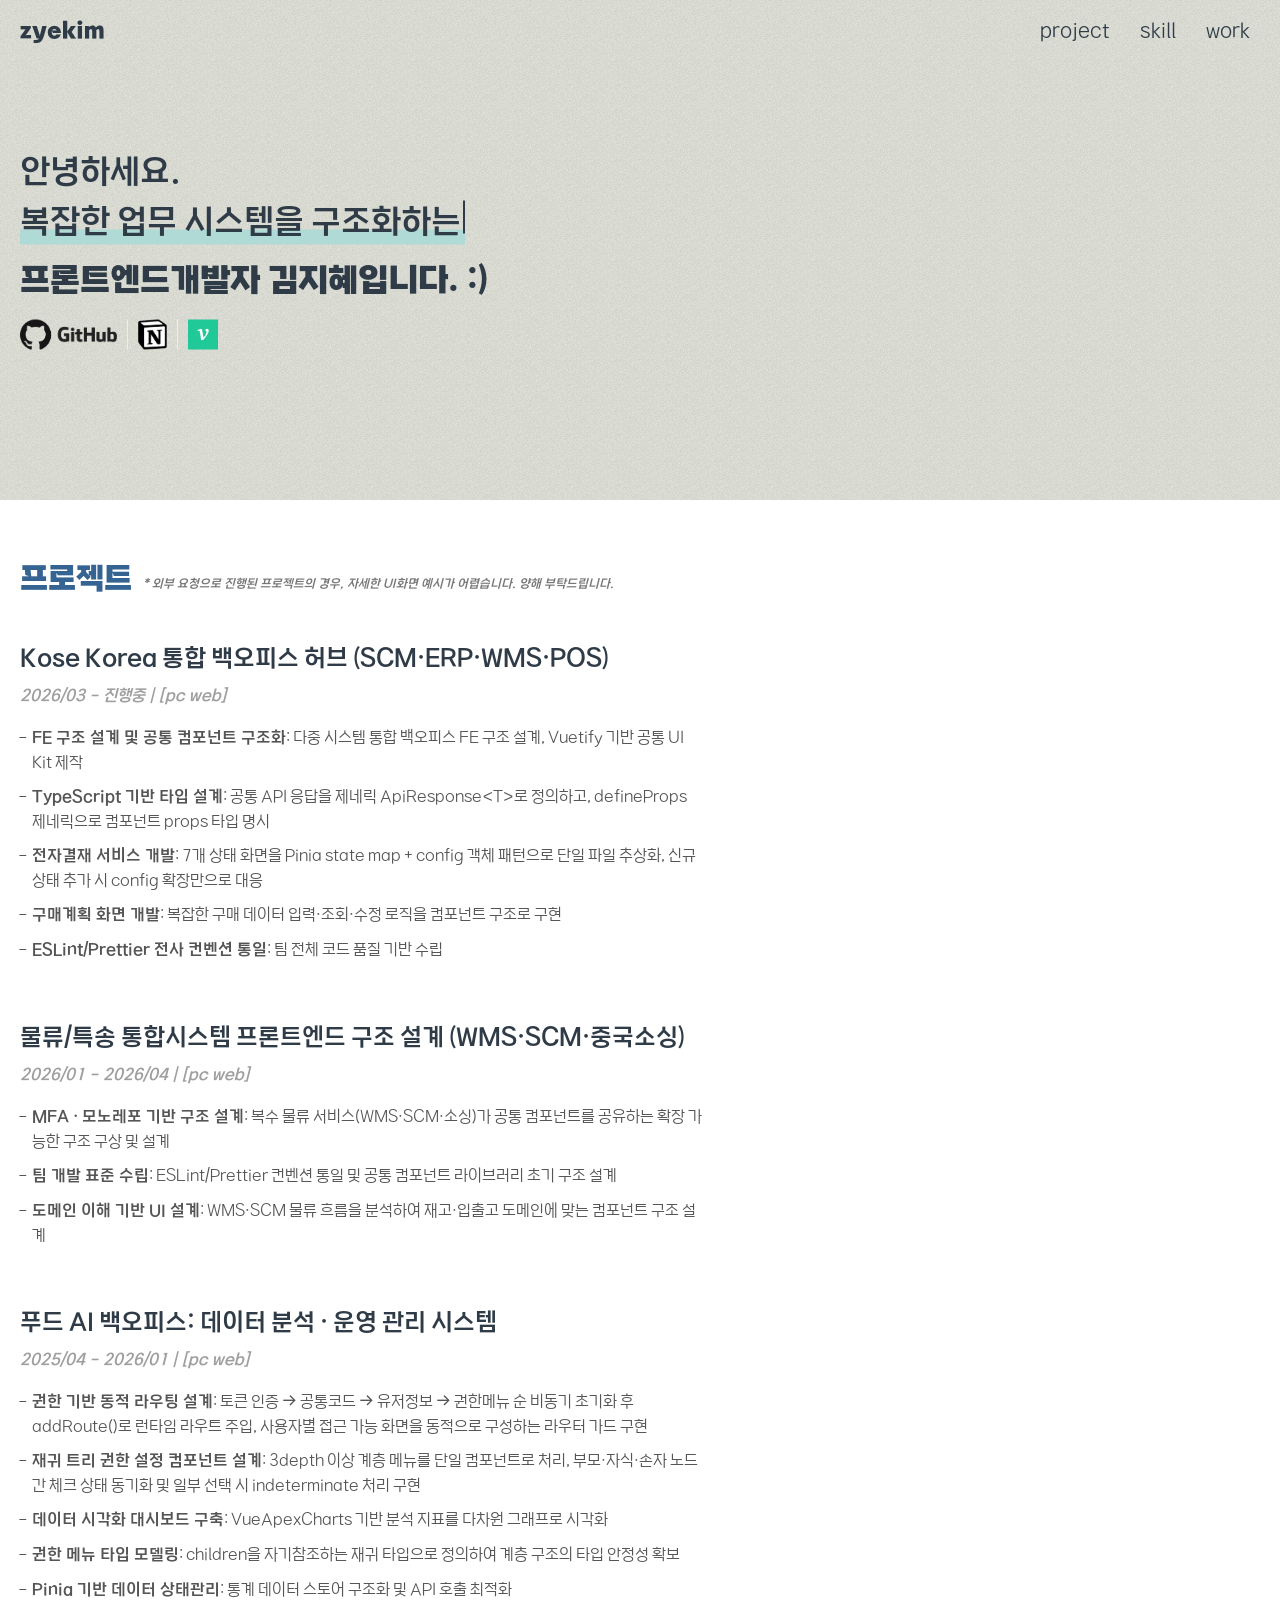
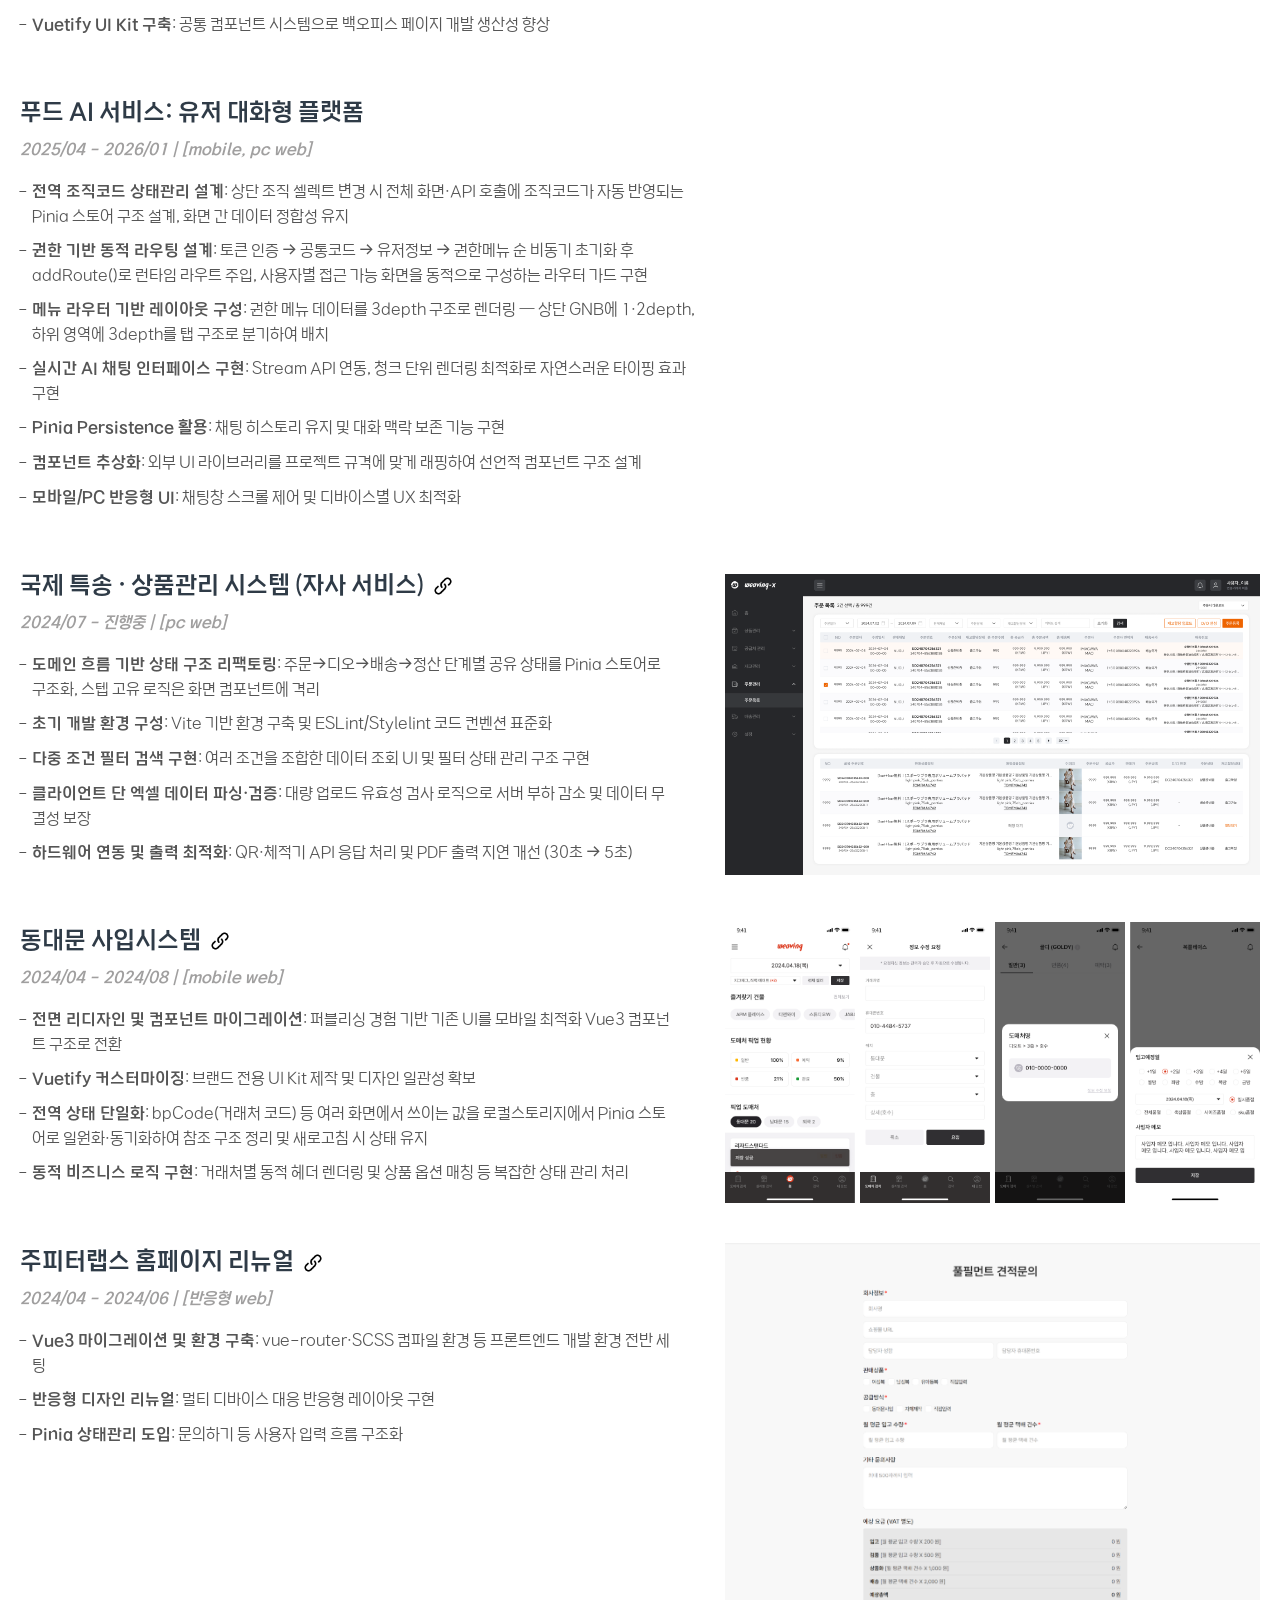
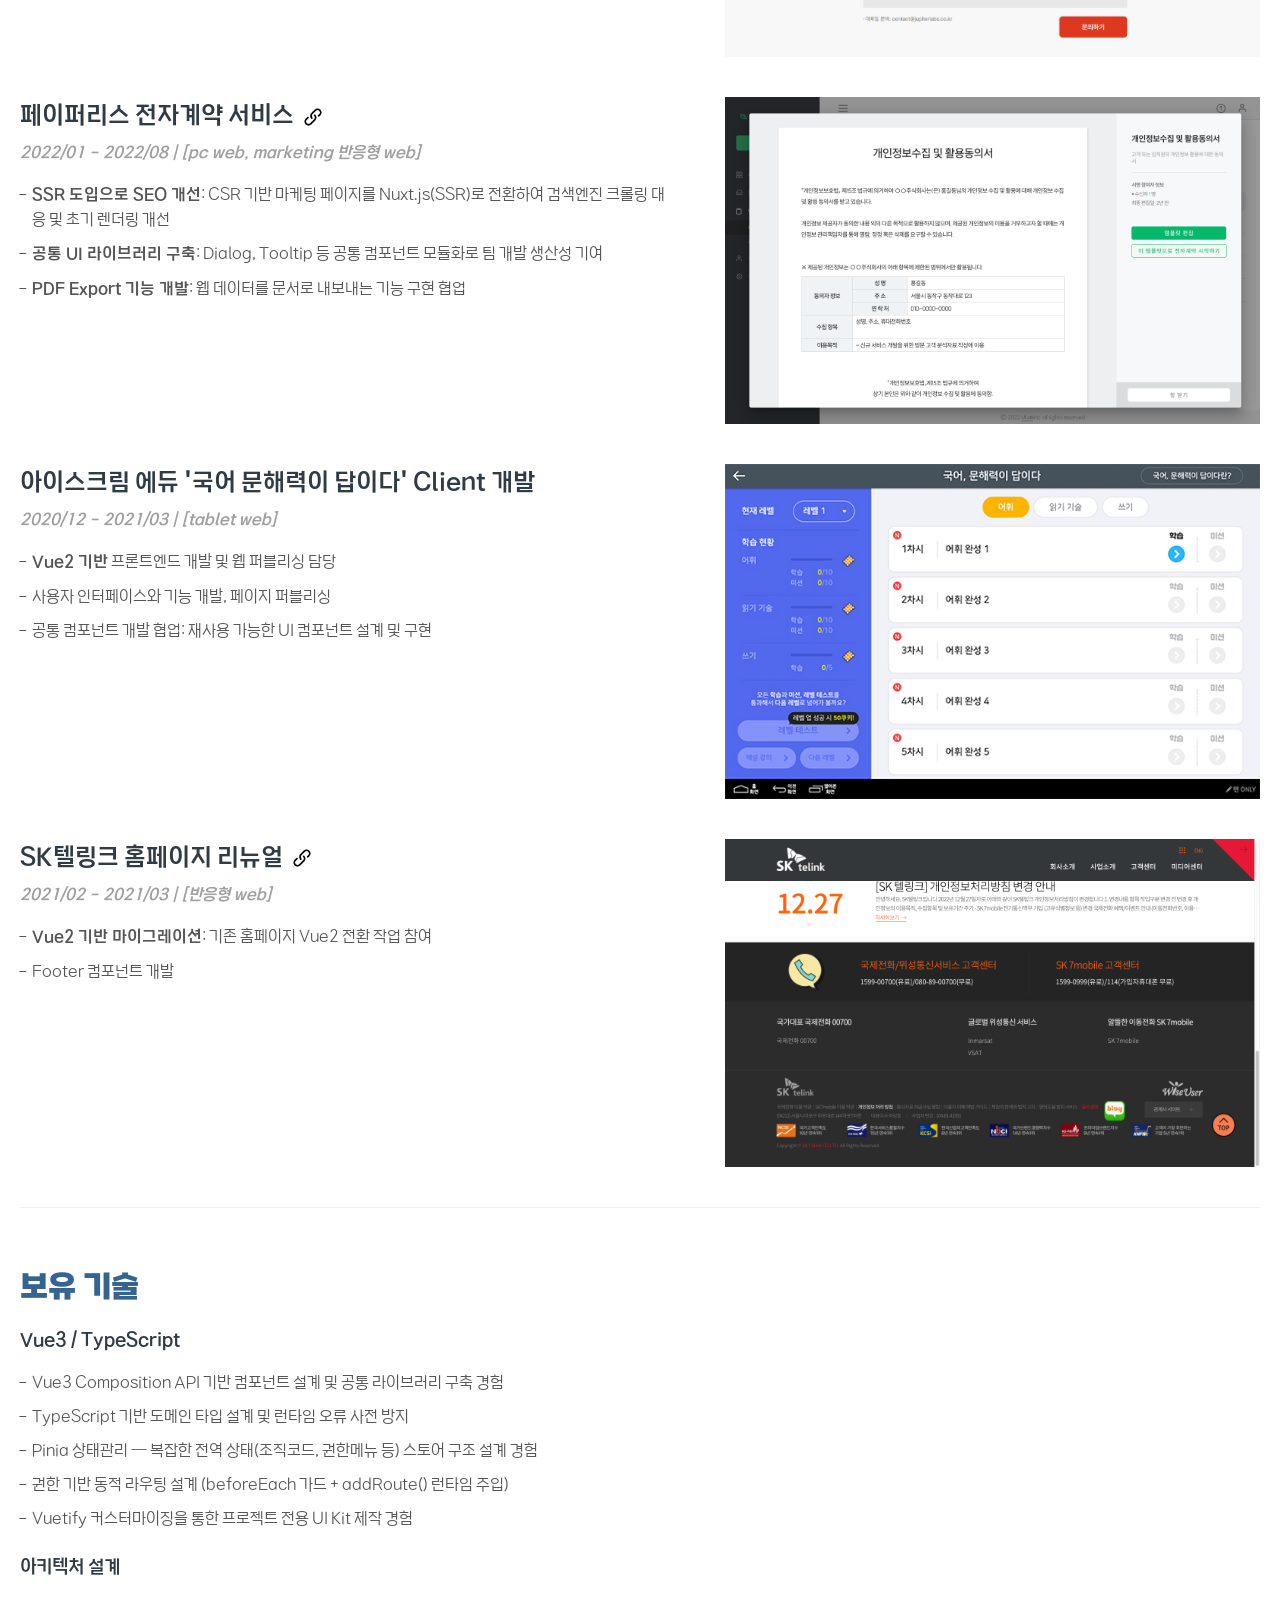
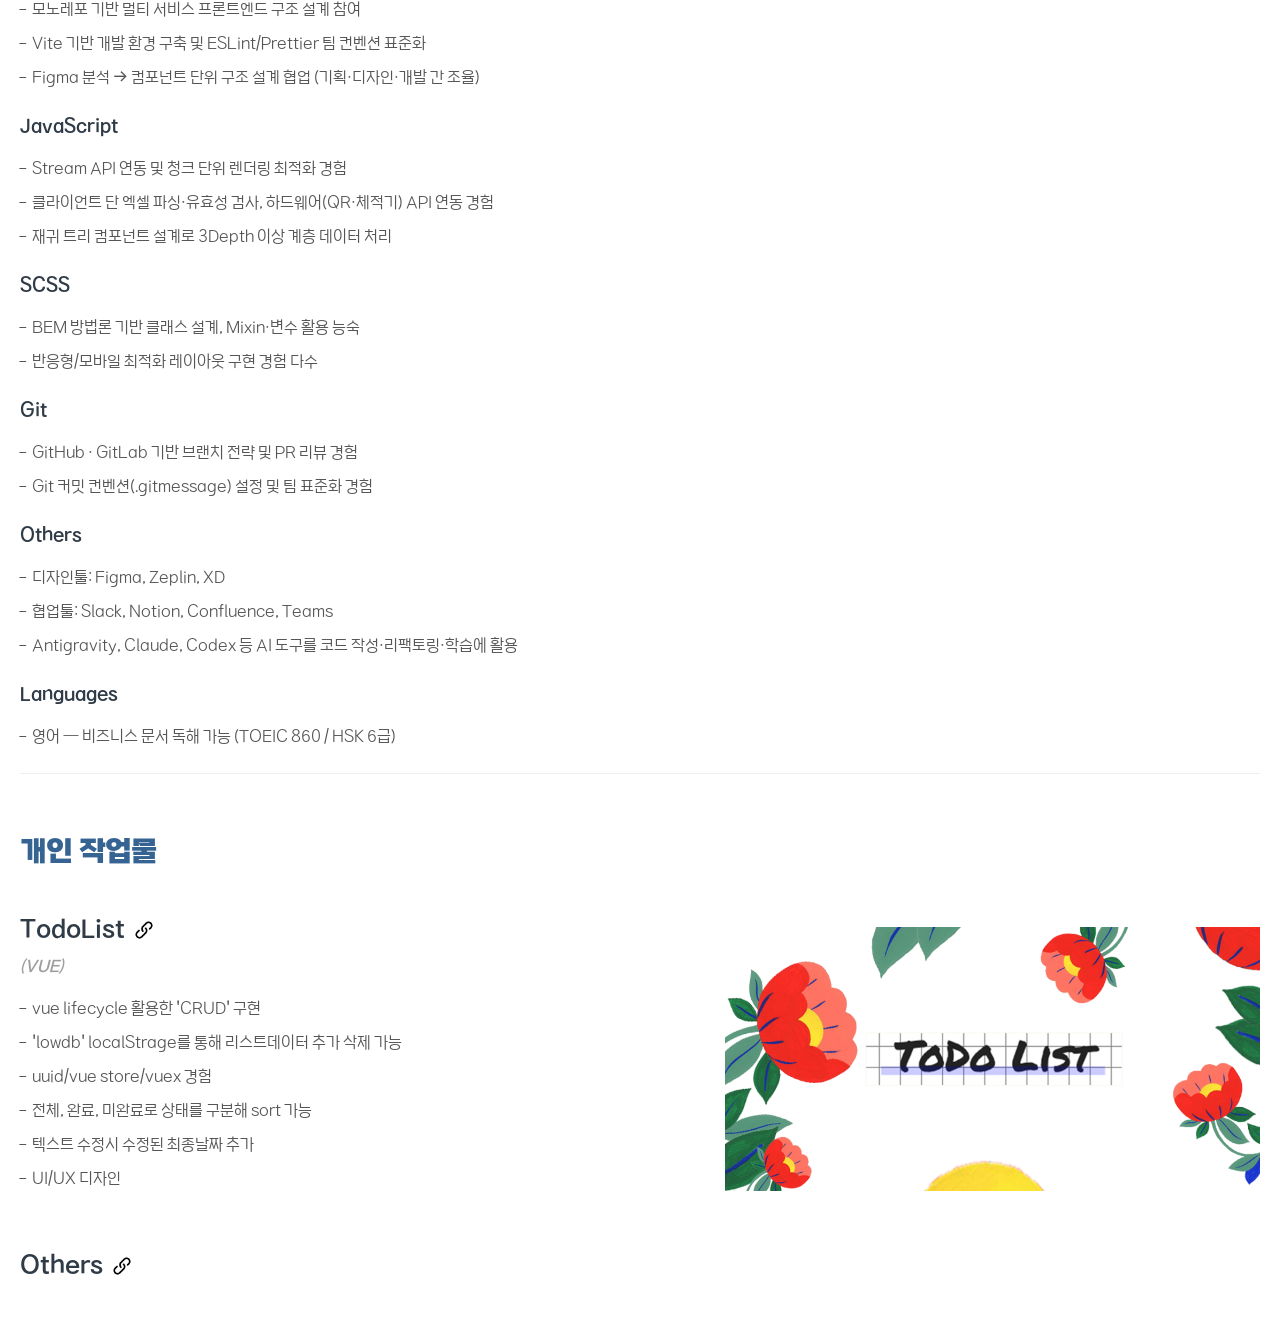
==== commit bda23b45: "Updates" ====
--- a/index.html
+++ b/index.html
@@ -1 +1,25 @@
-<!doctype html><html lang=""><head><meta charset="utf-8"/><meta http-equiv="X-UA-Compatible" content="IE=edge"/><meta name="viewport" content="width=device-width,initial-scale=1"/><link rel="icon" href="/favicon.ico"/><title>portfolio_zyekim</title><script defer="defer" src="/js/chunk-vendors.ecd0d6d5.js"></script><script defer="defer" src="/js/app.a0dd0387.js"></script><link href="/css/chunk-vendors.50c70aad.css" rel="stylesheet"><link href="/css/app.f34a0588.css" rel="stylesheet"></head><body><noscript><strong>We're sorry but portfolio_zyekim doesn't work properly without JavaScript enabled. Please enable it to continue.</strong></noscript><div id="app"></div></body></html>+<!DOCTYPE html>
+<html lang="ko">
+  <head>
+    <meta charset="utf-8" />
+    <meta name="viewport" content="width=device-width,initial-scale=1.0" />
+    <meta
+      name="description"
+      content="복잡한 업무 시스템의 권한·상태·화면 흐름을 구조화하는 TypeScript 기반 FE 개발자 김지혜의 포트폴리오"
+    />
+    <link rel="icon" href="/favicon.ico" />
+    <title>zyekim | FE Developer Portfolio</title>
+    <script type="module" crossorigin src="/assets/index-BnRCWWxF.js"></script>
+    <link rel="stylesheet" crossorigin href="/assets/index-DUVTopsK.css">
+  </head>
+  <body>
+    <noscript>
+      <strong>
+        We're sorry but this portfolio doesn't work properly without JavaScript
+        enabled. Please enable it to continue.
+      </strong>
+    </noscript>
+    <div id="app"></div>+
+  </body>
+</html>
--- a/assets/index-DUVTopsK.css
+++ b/assets/index-DUVTopsK.css
@@ -0,0 +1 @@
+@import"https://fonts.googleapis.com/css2?family=Noto+Sans+KR:wght@100..900&display=swap";#app{-webkit-font-smoothing:antialiased;-moz-osx-font-smoothing:grayscale;text-align:center;color:#2f3b47;margin:0 auto}.app-nav{padding:30px}.app-nav a{font-weight:700;color:#2f3b47}.app-nav a.router-link-exact-active{color:#42b983}.portfolio-wrap{position:relative;width:100%;height:100%}.header{position:fixed;top:0;right:0;left:0;z-index:50}.header__inner{margin:0 auto;padding:0 20px;display:flex;justify-content:space-between;align-items:center;width:100%;max-width:1280px;height:60px}.header .logo{font-weight:700;font-size:22px}.header .nav{display:flex;justify-content:space-between;align-items:center;column-gap:10px;height:100%}.header .nav p{padding:0 10px;font-size:20px;font-weight:300;cursor:pointer}.header.scroll{background-color:#fff;transition:all ease-in-out .3s}.highlight{display:inline-block;position:relative}.highlight:after{content:"";position:absolute;bottom:0;left:0;z-index:-1;width:100%;height:30%;background-color:#b0dad5}.home{width:100%;height:500px;background-color:#f6f8ec;background-image:url([data-uri])}.home__inner{margin:0 auto;padding:60px 20px;display:flex;width:100%;max-width:1280px;height:100%}.home__left{flex:0 1 750px;position:relative}.home__text-wrap{position:absolute;left:0;top:50%;transform:translateY(-50%)}.home__text-wrap p{font-size:33px;font-weight:500;text-align:left}.home__text-wrap p.job{margin-top:10px;font-weight:700;font-size:32px}.links{margin-top:12px;display:flex;column-gap:10px;align-items:center;height:40px}.links__item{position:relative;cursor:pointer}.links__item:not(:first-of-type):before{content:"";display:inline-block;margin-right:10px;vertical-align:middle;width:1px;height:30px;background-color:#eee}.links__item img{display:inline-block;width:auto;height:30px}.links__item:hover .links__tooltip{display:block;opacity:1;transition:.3s ease-in-out}.links__tooltip{padding:5px 10px;display:none;opacity:0;position:absolute;top:calc(100% + 10px);left:50%;transform:translate(-50%);width:max-content;border-radius:4px;box-shadow:0 1em 2em -.5em #00000059;background:#333;color:#fff;z-index:10;transition:.3s ease-in-out}.links__tooltip:before{content:"";position:absolute;top:-5px;left:50%;transform:translate(-50%);border:5px solid transparent;border-top-width:0;border-bottom-color:#333}section[aria-label=content]{margin:0 auto;padding:0 20px;width:100%;max-width:1280px;text-align:left}.section-title{margin-top:55px;font-size:30px;font-weight:700;color:#356493}.section-subtitle{margin-top:40px;font-size:24px;font-weight:500}.section-subtitle2{margin:18px 0 10px;font-size:18px;font-weight:500}.section-body{font-size:16px;color:#555}.section-caption{margin:8px 0;font-size:16px;font-weight:500;font-style:italic;color:#a09f9f}.section-refer{margin-left:4px;font-size:12px;font-weight:400;font-style:italic;color:#777}.section-refer:before{content:"*"}.section-divider{margin:10px 0;border-top:1px solid #eee}.details{margin:12px 0}.details__item{margin-left:8px;padding:5px 0 5px 4px;list-style-type:"-";font-weight:300;color:#555}.desc-wrap{margin:40px 0;display:flex;flex-flow:row nowrap;column-gap:50px}.desc-wrap .section-subtitle{margin-top:0}.desc-wrap__content{flex-basis:55%}.desc-wrap__right-content{align-self:center;flex-basis:45%}.skill-chips{margin:10px 0 20px}.skill-chips__item{display:inline-block;padding:0 6px;margin-right:5px;margin-top:5px;margin-bottom:5px;background:#eac8e480;border-radius:3px;font-size:14px;white-space:nowrap}.custom-type{color:#2f3b47}.custom-type .caret{display:inline-block;margin-left:2px;width:2px;height:1em;vertical-align:-.1em;background-color:#2f3b47;animation:caret-blink 1s step-end infinite}@keyframes caret-blink{0%,to{opacity:1}50%{opacity:0}}.z-modal[data-v-45622d9b]{z-index:20;padding:0 24px}.z-modal[data-v-45622d9b],.z-modal .z-modal__wall[data-v-45622d9b]{display:flex;justify-content:center;align-items:center;position:fixed;inset:0}.z-modal__wall[data-v-45622d9b]{background:#21212175}.z-modal__wrap[data-v-45622d9b]{width:380px;max-height:calc(100vh - 40%);border-radius:5px;background-color:#fff;z-index:1;overflow-y:auto}.z-modal__header[data-v-45622d9b]{padding:0 10px;position:sticky;top:0;display:flex;justify-content:space-between;align-items:center;height:50px;background-color:#fff}.z-modal__footer[data-v-45622d9b]{position:sticky;bottom:0;height:50px;background-color:#fff;display:flex;column-gap:10px;justify-content:center;align-items:center}.z-modal__close[data-v-45622d9b]{margin-left:auto;position:relative;width:30px;height:30px;font-size:0}.z-modal__close[data-v-45622d9b]:after,.z-modal__close[data-v-45622d9b]:before{position:absolute;left:50%;top:50%;width:3px;height:20px;background-color:#333;content:""}.z-modal__close[data-v-45622d9b]:before{transform:translate(-50%,-50%) rotate(45deg)}.z-modal__close[data-v-45622d9b]:after{transform:translate(-50%,-50%) rotate(-45deg)}.z-modal__title[data-v-45622d9b]{text-align:left;font-size:20px}.z-modal__contents[data-v-45622d9b]{padding:20px 10px 10px;min-height:fit-content;height:auto;text-align:left}.z-modal.no-title .z-modal__header[data-v-45622d9b]{height:40px}.z-modal.no-title .z-modal__contents[data-v-45622d9b]{padding-top:10px}.modal-enter-active[data-v-45622d9b],.modal-leave-active[data-v-45622d9b]{transition:opacity .4s}.modal-enter-active .z-modal__wrap[data-v-45622d9b],.modal-leave-active .z-modal__wrap[data-v-45622d9b]{transition:opacity .4s,transform .4s}.modal-leave-active[data-v-45622d9b]{transition:opacity .6s ease .4s}.modal-enter-from[data-v-45622d9b],.modal-leave-to[data-v-45622d9b]{opacity:0}.modal-enter-from .z-modal__wrap[data-v-45622d9b],.modal-leave-to .z-modal__wrap[data-v-45622d9b]{opacity:0;transform:translateY(-20px)}.work{margin:110px auto 80px;padding:0 20px;position:relative;width:100%;height:100%;max-width:1280px;text-align:left}.work__header{padding:10px 20px;position:fixed;top:0;right:0;left:0;height:50px;background-color:#fff;z-index:10}.work__header button{padding:3px 10px;height:30px;font-size:14px;border:1px solid #eee;border-radius:5px}.work hr{margin:20px 0;border-top:1px solid #eee}.work h2{font-size:28px;font-weight:700}.work__item h3{display:flex;align-items:center;font-size:20px;font-weight:700}.work__item h3:before{content:"";margin-right:8px;display:inline-block;width:14px;height:14px;background-color:#333}.work__box{padding:30px 20px;display:flex;column-gap:20px}.work__box>button{padding:6px 15px;border-radius:4px;background-color:#a8d8bc}.work__box--column{padding:30px 0;flex-flow:column}.work__box--column img{margin-top:10px;width:400px;height:auto}.accordion{width:500px}.accordion__item{width:100%}.accordion__item:not(:first-child){border-top:1px solid #eeeff1}.accordion__trigger{position:relative;display:flex;align-items:center;justify-content:space-between;padding:20px;width:100%;transition:ease-in-out all .3s;cursor:pointer}.accordion__trigger:after{content:"";width:12px;height:12px;border-top:2px solid #222;border-right:2px solid #222;transform:rotate(135deg)}.accordion__contents{padding:20px;background-color:#c6d4d1;border-bottom:1px solid #958c8c}.accordion-enter-active,.accordion-leave-active{will-change:height,opacity;transition:height .3s ease,opacity .3s ease;overflow:hidden}.accordion-enter-from,.accordion-leave-to{height:0!important;opacity:0}.popup-btn{padding:6px 15px;border-radius:4px;background-color:#3395ce;color:#fff}.href-icon{margin-left:8px;display:grid;place-content:center;width:25px;height:25px}.href-icon img{width:20px;height:auto}[data-v-d77a025c]{text-align:left;font-family:Noto Sans KR,sans-serif;font-weight:500}.intro-text[data-v-d77a025c]{position:relative;padding-left:14px;font-weight:500;line-height:1.56}.intro-text[data-v-d77a025c]:before{display:block;position:absolute;left:2px;top:0;bottom:0;width:4px;background-color:#222;content:""}h1[data-v-d77a025c]{font-size:33px;font-weight:700}h2[data-v-d77a025c]{margin-bottom:30px;font-size:25px;font-weight:700;color:#99ad5e}h3[data-v-d77a025c]{font-size:18px;font-weight:700}p[data-v-d77a025c]{font-size:16px;color:#555;line-height:1.43}.font-body[data-v-d77a025c]{font-size:14px;color:#555}span.caption[data-v-d77a025c]{font-weight:400;font-style:italic;font-size:15px;font-weight:500;color:#bbb}span.chip[data-v-d77a025c]{padding:3px 5px;display:inline-block;vertical-align:middle;font-size:12px;font-weight:700;border-radius:8px;background-color:#eaeaea!important}a.link-icon[data-v-d77a025c]{font-size:14px}span.divider[data-v-d77a025c]{display:block;width:100%;height:1px;background-color:#efefef}.img-wrap[data-v-d77a025c]{width:150px}.container[data-v-d77a025c]{margin:0 auto;padding:30px;width:100%;height:100%;max-width:1280px}ul li[data-v-d77a025c]:not(:first-of-type){padding-top:8px}.section[data-v-d77a025c]{padding:30px 0;display:flex;column-gap:50px;width:100%;border-top:1px solid #ddd}.section__item[data-v-d77a025c]{flex:1 1 calc(50% - 50px);word-break:keep-all}.section--top[data-v-d77a025c]{padding-top:20px;border-top:0}.cv-text[data-v-d77a025c]{margin-top:18px;line-height:1.43}.cv-text+h3[data-v-d77a025c]{margin-top:30px}.period-wrap[data-v-d77a025c]{margin-top:16px;display:flex;column-gap:50px}.period-wrap__period[data-v-d77a025c]{flex:0 0 20%}.period-wrap__details[data-v-d77a025c]{flex:1 1 80%;font-size:14px}.dot-style li[data-v-d77a025c]{margin-left:20px;list-style:disc;font-size:14px}.dot-style li>ul li[data-v-d77a025c]{list-style:circle}@page{size:210mm 297mm;margin:0}@media print{[data-v-d77a025c]{-webkit-print-color-adjust:exact!important;color-adjust:exact!important;print-color-adjust:exact!important}body[data-v-d77a025c]{margin:0}h1[data-v-d77a025c]{font-size:22px}h2[data-v-d77a025c]{font-size:18px;margin-bottom:20px}h3[data-v-d77a025c]{font-size:16px}p[data-v-d77a025c]{font-size:12px}.caption[data-v-d77a025c]{font-size:14px;color:#777}.container[data-v-d77a025c]:first-child{page-break-before:always;page-break-inside:avoid}.print-break[data-v-d77a025c]{page-break-before:auto;page-break-inside:avoid;border-top:0}.print-padding[data-v-d77a025c]{padding-top:30px}.section[data-v-d77a025c]{padding:20px 0}.period-wrap[data-v-d77a025c]{margin-top:15px}.dot-style li[data-v-d77a025c]{font-size:12px}.font-body[data-v-d77a025c]{font-size:14px}.cv-text[data-v-d77a025c]{margin-top:10px;font-size:12px}.cv-text+h3[data-v-d77a025c]{margin-top:20px}.mt20[data-v-d77a025c]{margin-top:10px!important}.print-none[data-v-d77a025c]{display:none}}@font-face{font-family:KBO-Dia-Gothic;src:url(/assets/KBO-Dia-Gothic_light-BGm9agDQ.woff) format("woff");font-weight:300;font-style:normal}@font-face{font-family:KBO-Dia-Gothic;src:url(/assets/KBO-Dia-Gothic_medium-C5iPQUN2.woff) format("woff");font-weight:500;font-style:normal}@font-face{font-family:KBO-Dia-Gothic;src:url(/assets/KBO-Dia-Gothic_bold-MDcBkY7o.woff) format("woff");font-weight:700;font-style:normal}*,:before,:after{margin:0;padding:0;box-sizing:border-box;border-width:0;border-style:solid;border-color:theme("borderColor.DEFAULT","currentColor")}:before,:after{--tw-content: "" }html{line-height:1.5;-webkit-text-size-adjust:100%;-moz-tab-size:4;tab-size:4}body{margin:0;line-height:inherit;font-family:"fontFamily.sans",KBO-Dia-Gothic,ui-sans-serif,system-ui,-apple-system,BlinkMacSystemFont,Segoe UI,Roboto,Helvetica Neue,Arial,Noto Sans,sans-serif,"Apple Color Emoji","Segoe UI Emoji",Segoe UI Symbol,"Noto Color Emoji"}hr{height:0;color:inherit;border-top-width:1px}abbr:where([title]){text-decoration:underline dotted}h1,h2,h3,h4,h5,h6{font-size:inherit;font-weight:inherit}a{color:inherit;text-decoration:inherit}b,strong{font-weight:bolder}code,kbd,samp,pre{font-family:theme("fontFamily.mono",ui-monospace,SFMono-Regular,Menlo,Monaco,Consolas,"Liberation Mono","Courier New",monospace);font-size:1em}small{font-size:80%}sub,sup{font-size:75%;line-height:0;position:relative;vertical-align:baseline}sub{bottom:-.25em}sup{top:-.5em}table{text-indent:0;border-color:inherit;border-collapse:collapse}button,input,optgroup,select,textarea{font-family:inherit;font-size:100%;line-height:inherit;color:inherit;margin:0;padding:0}button,select{text-transform:none}button,[type=button],[type=reset],[type=submit]{-webkit-appearance:button;background-color:transparent;background-image:none}:-moz-focusring{outline:auto}:-moz-ui-invalid{box-shadow:none}progress{vertical-align:baseline}::-webkit-inner-spin-button,::-webkit-outer-spin-button{height:auto}[type=search]{-webkit-appearance:textfield;outline-offset:-2px}::-webkit-search-decoration{-webkit-appearance:none}::-webkit-file-upload-button{-webkit-appearance:button;font:inherit}summary{display:list-item}blockquote,dl,dd,h1,h2,h3,h4,h5,h6,hr,figure,p,pre{margin:0}fieldset{margin:0;padding:0}legend{padding:0}ol,ul,menu{list-style:none;margin:0;padding:0}textarea{resize:vertical}input::placeholder,textarea::placeholder{opacity:1;color:theme("colors.gray.400",#9ca3af)}button,[role=button]{cursor:pointer}:disabled{cursor:default}img,svg,video,canvas,audio,iframe,embed,object{display:block;vertical-align:middle}img,video{max-width:100%;height:auto}[hidden]{display:none}.text-underline{text-decoration:underline;text-underline-position:from-font}.flex-space{flex-grow:1!important}.float-left{float:left}.float-left:after{content:"";display:block;clear:both}.float-right{float:right}.float-right:after{content:"";display:block;clear:both}.ma-100{margin:-100px!important}.pa-100{padding:-100px!important}.ml-100{margin-left:-100px!important}.pl-100{padding-left:-100px!important}.mr-100{margin-right:-100px!important}.pr-100{padding-right:-100px!important}.mb-100{margin-bottom:-100px!important}.pb-100{padding-bottom:-100px!important}.mt-100{margin-top:-100px!important}.pt-100{padding-top:-100px!important}.mx-100{margin-left:-100px!important;margin-right:-100px!important}.px-100{padding-left:-100px!important;padding-right:-100px!important}.my-100{margin-top:-100px!important;margin-bottom:-100px!important}.py-100{padding-top:-100px!important;padding-bottom:-100px!important}.ma-99{margin:-99px!important}.pa-99{padding:-99px!important}.ml-99{margin-left:-99px!important}.pl-99{padding-left:-99px!important}.mr-99{margin-right:-99px!important}.pr-99{padding-right:-99px!important}.mb-99{margin-bottom:-99px!important}.pb-99{padding-bottom:-99px!important}.mt-99{margin-top:-99px!important}.pt-99{padding-top:-99px!important}.mx-99{margin-left:-99px!important;margin-right:-99px!important}.px-99{padding-left:-99px!important;padding-right:-99px!important}.my-99{margin-top:-99px!important;margin-bottom:-99px!important}.py-99{padding-top:-99px!important;padding-bottom:-99px!important}.ma-98{margin:-98px!important}.pa-98{padding:-98px!important}.ml-98{margin-left:-98px!important}.pl-98{padding-left:-98px!important}.mr-98{margin-right:-98px!important}.pr-98{padding-right:-98px!important}.mb-98{margin-bottom:-98px!important}.pb-98{padding-bottom:-98px!important}.mt-98{margin-top:-98px!important}.pt-98{padding-top:-98px!important}.mx-98{margin-left:-98px!important;margin-right:-98px!important}.px-98{padding-left:-98px!important;padding-right:-98px!important}.my-98{margin-top:-98px!important;margin-bottom:-98px!important}.py-98{padding-top:-98px!important;padding-bottom:-98px!important}.ma-97{margin:-97px!important}.pa-97{padding:-97px!important}.ml-97{margin-left:-97px!important}.pl-97{padding-left:-97px!important}.mr-97{margin-right:-97px!important}.pr-97{padding-right:-97px!important}.mb-97{margin-bottom:-97px!important}.pb-97{padding-bottom:-97px!important}.mt-97{margin-top:-97px!important}.pt-97{padding-top:-97px!important}.mx-97{margin-left:-97px!important;margin-right:-97px!important}.px-97{padding-left:-97px!important;padding-right:-97px!important}.my-97{margin-top:-97px!important;margin-bottom:-97px!important}.py-97{padding-top:-97px!important;padding-bottom:-97px!important}.ma-96{margin:-96px!important}.pa-96{padding:-96px!important}.ml-96{margin-left:-96px!important}.pl-96{padding-left:-96px!important}.mr-96{margin-right:-96px!important}.pr-96{padding-right:-96px!important}.mb-96{margin-bottom:-96px!important}.pb-96{padding-bottom:-96px!important}.mt-96{margin-top:-96px!important}.pt-96{padding-top:-96px!important}.mx-96{margin-left:-96px!important;margin-right:-96px!important}.px-96{padding-left:-96px!important;padding-right:-96px!important}.my-96{margin-top:-96px!important;margin-bottom:-96px!important}.py-96{padding-top:-96px!important;padding-bottom:-96px!important}.ma-95{margin:-95px!important}.pa-95{padding:-95px!important}.ml-95{margin-left:-95px!important}.pl-95{padding-left:-95px!important}.mr-95{margin-right:-95px!important}.pr-95{padding-right:-95px!important}.mb-95{margin-bottom:-95px!important}.pb-95{padding-bottom:-95px!important}.mt-95{margin-top:-95px!important}.pt-95{padding-top:-95px!important}.mx-95{margin-left:-95px!important;margin-right:-95px!important}.px-95{padding-left:-95px!important;padding-right:-95px!important}.my-95{margin-top:-95px!important;margin-bottom:-95px!important}.py-95{padding-top:-95px!important;padding-bottom:-95px!important}.ma-94{margin:-94px!important}.pa-94{padding:-94px!important}.ml-94{margin-left:-94px!important}.pl-94{padding-left:-94px!important}.mr-94{margin-right:-94px!important}.pr-94{padding-right:-94px!important}.mb-94{margin-bottom:-94px!important}.pb-94{padding-bottom:-94px!important}.mt-94{margin-top:-94px!important}.pt-94{padding-top:-94px!important}.mx-94{margin-left:-94px!important;margin-right:-94px!important}.px-94{padding-left:-94px!important;padding-right:-94px!important}.my-94{margin-top:-94px!important;margin-bottom:-94px!important}.py-94{padding-top:-94px!important;padding-bottom:-94px!important}.ma-93{margin:-93px!important}.pa-93{padding:-93px!important}.ml-93{margin-left:-93px!important}.pl-93{padding-left:-93px!important}.mr-93{margin-right:-93px!important}.pr-93{padding-right:-93px!important}.mb-93{margin-bottom:-93px!important}.pb-93{padding-bottom:-93px!important}.mt-93{margin-top:-93px!important}.pt-93{padding-top:-93px!important}.mx-93{margin-left:-93px!important;margin-right:-93px!important}.px-93{padding-left:-93px!important;padding-right:-93px!important}.my-93{margin-top:-93px!important;margin-bottom:-93px!important}.py-93{padding-top:-93px!important;padding-bottom:-93px!important}.ma-92{margin:-92px!important}.pa-92{padding:-92px!important}.ml-92{margin-left:-92px!important}.pl-92{padding-left:-92px!important}.mr-92{margin-right:-92px!important}.pr-92{padding-right:-92px!important}.mb-92{margin-bottom:-92px!important}.pb-92{padding-bottom:-92px!important}.mt-92{margin-top:-92px!important}.pt-92{padding-top:-92px!important}.mx-92{margin-left:-92px!important;margin-right:-92px!important}.px-92{padding-left:-92px!important;padding-right:-92px!important}.my-92{margin-top:-92px!important;margin-bottom:-92px!important}.py-92{padding-top:-92px!important;padding-bottom:-92px!important}.ma-91{margin:-91px!important}.pa-91{padding:-91px!important}.ml-91{margin-left:-91px!important}.pl-91{padding-left:-91px!important}.mr-91{margin-right:-91px!important}.pr-91{padding-right:-91px!important}.mb-91{margin-bottom:-91px!important}.pb-91{padding-bottom:-91px!important}.mt-91{margin-top:-91px!important}.pt-91{padding-top:-91px!important}.mx-91{margin-left:-91px!important;margin-right:-91px!important}.px-91{padding-left:-91px!important;padding-right:-91px!important}.my-91{margin-top:-91px!important;margin-bottom:-91px!important}.py-91{padding-top:-91px!important;padding-bottom:-91px!important}.ma-90{margin:-90px!important}.pa-90{padding:-90px!important}.ml-90{margin-left:-90px!important}.pl-90{padding-left:-90px!important}.mr-90{margin-right:-90px!important}.pr-90{padding-right:-90px!important}.mb-90{margin-bottom:-90px!important}.pb-90{padding-bottom:-90px!important}.mt-90{margin-top:-90px!important}.pt-90{padding-top:-90px!important}.mx-90{margin-left:-90px!important;margin-right:-90px!important}.px-90{padding-left:-90px!important;padding-right:-90px!important}.my-90{margin-top:-90px!important;margin-bottom:-90px!important}.py-90{padding-top:-90px!important;padding-bottom:-90px!important}.ma-89{margin:-89px!important}.pa-89{padding:-89px!important}.ml-89{margin-left:-89px!important}.pl-89{padding-left:-89px!important}.mr-89{margin-right:-89px!important}.pr-89{padding-right:-89px!important}.mb-89{margin-bottom:-89px!important}.pb-89{padding-bottom:-89px!important}.mt-89{margin-top:-89px!important}.pt-89{padding-top:-89px!important}.mx-89{margin-left:-89px!important;margin-right:-89px!important}.px-89{padding-left:-89px!important;padding-right:-89px!important}.my-89{margin-top:-89px!important;margin-bottom:-89px!important}.py-89{padding-top:-89px!important;padding-bottom:-89px!important}.ma-88{margin:-88px!important}.pa-88{padding:-88px!important}.ml-88{margin-left:-88px!important}.pl-88{padding-left:-88px!important}.mr-88{margin-right:-88px!important}.pr-88{padding-right:-88px!important}.mb-88{margin-bottom:-88px!important}.pb-88{padding-bottom:-88px!important}.mt-88{margin-top:-88px!important}.pt-88{padding-top:-88px!important}.mx-88{margin-left:-88px!important;margin-right:-88px!important}.px-88{padding-left:-88px!important;padding-right:-88px!important}.my-88{margin-top:-88px!important;margin-bottom:-88px!important}.py-88{padding-top:-88px!important;padding-bottom:-88px!important}.ma-87{margin:-87px!important}.pa-87{padding:-87px!important}.ml-87{margin-left:-87px!important}.pl-87{padding-left:-87px!important}.mr-87{margin-right:-87px!important}.pr-87{padding-right:-87px!important}.mb-87{margin-bottom:-87px!important}.pb-87{padding-bottom:-87px!important}.mt-87{margin-top:-87px!important}.pt-87{padding-top:-87px!important}.mx-87{margin-left:-87px!important;margin-right:-87px!important}.px-87{padding-left:-87px!important;padding-right:-87px!important}.my-87{margin-top:-87px!important;margin-bottom:-87px!important}.py-87{padding-top:-87px!important;padding-bottom:-87px!important}.ma-86{margin:-86px!important}.pa-86{padding:-86px!important}.ml-86{margin-left:-86px!important}.pl-86{padding-left:-86px!important}.mr-86{margin-right:-86px!important}.pr-86{padding-right:-86px!important}.mb-86{margin-bottom:-86px!important}.pb-86{padding-bottom:-86px!important}.mt-86{margin-top:-86px!important}.pt-86{padding-top:-86px!important}.mx-86{margin-left:-86px!important;margin-right:-86px!important}.px-86{padding-left:-86px!important;padding-right:-86px!important}.my-86{margin-top:-86px!important;margin-bottom:-86px!important}.py-86{padding-top:-86px!important;padding-bottom:-86px!important}.ma-85{margin:-85px!important}.pa-85{padding:-85px!important}.ml-85{margin-left:-85px!important}.pl-85{padding-left:-85px!important}.mr-85{margin-right:-85px!important}.pr-85{padding-right:-85px!important}.mb-85{margin-bottom:-85px!important}.pb-85{padding-bottom:-85px!important}.mt-85{margin-top:-85px!important}.pt-85{padding-top:-85px!important}.mx-85{margin-left:-85px!important;margin-right:-85px!important}.px-85{padding-left:-85px!important;padding-right:-85px!important}.my-85{margin-top:-85px!important;margin-bottom:-85px!important}.py-85{padding-top:-85px!important;padding-bottom:-85px!important}.ma-84{margin:-84px!important}.pa-84{padding:-84px!important}.ml-84{margin-left:-84px!important}.pl-84{padding-left:-84px!important}.mr-84{margin-right:-84px!important}.pr-84{padding-right:-84px!important}.mb-84{margin-bottom:-84px!important}.pb-84{padding-bottom:-84px!important}.mt-84{margin-top:-84px!important}.pt-84{padding-top:-84px!important}.mx-84{margin-left:-84px!important;margin-right:-84px!important}.px-84{padding-left:-84px!important;padding-right:-84px!important}.my-84{margin-top:-84px!important;margin-bottom:-84px!important}.py-84{padding-top:-84px!important;padding-bottom:-84px!important}.ma-83{margin:-83px!important}.pa-83{padding:-83px!important}.ml-83{margin-left:-83px!important}.pl-83{padding-left:-83px!important}.mr-83{margin-right:-83px!important}.pr-83{padding-right:-83px!important}.mb-83{margin-bottom:-83px!important}.pb-83{padding-bottom:-83px!important}.mt-83{margin-top:-83px!important}.pt-83{padding-top:-83px!important}.mx-83{margin-left:-83px!important;margin-right:-83px!important}.px-83{padding-left:-83px!important;padding-right:-83px!important}.my-83{margin-top:-83px!important;margin-bottom:-83px!important}.py-83{padding-top:-83px!important;padding-bottom:-83px!important}.ma-82{margin:-82px!important}.pa-82{padding:-82px!important}.ml-82{margin-left:-82px!important}.pl-82{padding-left:-82px!important}.mr-82{margin-right:-82px!important}.pr-82{padding-right:-82px!important}.mb-82{margin-bottom:-82px!important}.pb-82{padding-bottom:-82px!important}.mt-82{margin-top:-82px!important}.pt-82{padding-top:-82px!important}.mx-82{margin-left:-82px!important;margin-right:-82px!important}.px-82{padding-left:-82px!important;padding-right:-82px!important}.my-82{margin-top:-82px!important;margin-bottom:-82px!important}.py-82{padding-top:-82px!important;padding-bottom:-82px!important}.ma-81{margin:-81px!important}.pa-81{padding:-81px!important}.ml-81{margin-left:-81px!important}.pl-81{padding-left:-81px!important}.mr-81{margin-right:-81px!important}.pr-81{padding-right:-81px!important}.mb-81{margin-bottom:-81px!important}.pb-81{padding-bottom:-81px!important}.mt-81{margin-top:-81px!important}.pt-81{padding-top:-81px!important}.mx-81{margin-left:-81px!important;margin-right:-81px!important}.px-81{padding-left:-81px!important;padding-right:-81px!important}.my-81{margin-top:-81px!important;margin-bottom:-81px!important}.py-81{padding-top:-81px!important;padding-bottom:-81px!important}.ma-80{margin:-80px!important}.pa-80{padding:-80px!important}.ml-80{margin-left:-80px!important}.pl-80{padding-left:-80px!important}.mr-80{margin-right:-80px!important}.pr-80{padding-right:-80px!important}.mb-80{margin-bottom:-80px!important}.pb-80{padding-bottom:-80px!important}.mt-80{margin-top:-80px!important}.pt-80{padding-top:-80px!important}.mx-80{margin-left:-80px!important;margin-right:-80px!important}.px-80{padding-left:-80px!important;padding-right:-80px!important}.my-80{margin-top:-80px!important;margin-bottom:-80px!important}.py-80{padding-top:-80px!important;padding-bottom:-80px!important}.ma-79{margin:-79px!important}.pa-79{padding:-79px!important}.ml-79{margin-left:-79px!important}.pl-79{padding-left:-79px!important}.mr-79{margin-right:-79px!important}.pr-79{padding-right:-79px!important}.mb-79{margin-bottom:-79px!important}.pb-79{padding-bottom:-79px!important}.mt-79{margin-top:-79px!important}.pt-79{padding-top:-79px!important}.mx-79{margin-left:-79px!important;margin-right:-79px!important}.px-79{padding-left:-79px!important;padding-right:-79px!important}.my-79{margin-top:-79px!important;margin-bottom:-79px!important}.py-79{padding-top:-79px!important;padding-bottom:-79px!important}.ma-78{margin:-78px!important}.pa-78{padding:-78px!important}.ml-78{margin-left:-78px!important}.pl-78{padding-left:-78px!important}.mr-78{margin-right:-78px!important}.pr-78{padding-right:-78px!important}.mb-78{margin-bottom:-78px!important}.pb-78{padding-bottom:-78px!important}.mt-78{margin-top:-78px!important}.pt-78{padding-top:-78px!important}.mx-78{margin-left:-78px!important;margin-right:-78px!important}.px-78{padding-left:-78px!important;padding-right:-78px!important}.my-78{margin-top:-78px!important;margin-bottom:-78px!important}.py-78{padding-top:-78px!important;padding-bottom:-78px!important}.ma-77{margin:-77px!important}.pa-77{padding:-77px!important}.ml-77{margin-left:-77px!important}.pl-77{padding-left:-77px!important}.mr-77{margin-right:-77px!important}.pr-77{padding-right:-77px!important}.mb-77{margin-bottom:-77px!important}.pb-77{padding-bottom:-77px!important}.mt-77{margin-top:-77px!important}.pt-77{padding-top:-77px!important}.mx-77{margin-left:-77px!important;margin-right:-77px!important}.px-77{padding-left:-77px!important;padding-right:-77px!important}.my-77{margin-top:-77px!important;margin-bottom:-77px!important}.py-77{padding-top:-77px!important;padding-bottom:-77px!important}.ma-76{margin:-76px!important}.pa-76{padding:-76px!important}.ml-76{margin-left:-76px!important}.pl-76{padding-left:-76px!important}.mr-76{margin-right:-76px!important}.pr-76{padding-right:-76px!important}.mb-76{margin-bottom:-76px!important}.pb-76{padding-bottom:-76px!important}.mt-76{margin-top:-76px!important}.pt-76{padding-top:-76px!important}.mx-76{margin-left:-76px!important;margin-right:-76px!important}.px-76{padding-left:-76px!important;padding-right:-76px!important}.my-76{margin-top:-76px!important;margin-bottom:-76px!important}.py-76{padding-top:-76px!important;padding-bottom:-76px!important}.ma-75{margin:-75px!important}.pa-75{padding:-75px!important}.ml-75{margin-left:-75px!important}.pl-75{padding-left:-75px!important}.mr-75{margin-right:-75px!important}.pr-75{padding-right:-75px!important}.mb-75{margin-bottom:-75px!important}.pb-75{padding-bottom:-75px!important}.mt-75{margin-top:-75px!important}.pt-75{padding-top:-75px!important}.mx-75{margin-left:-75px!important;margin-right:-75px!important}.px-75{padding-left:-75px!important;padding-right:-75px!important}.my-75{margin-top:-75px!important;margin-bottom:-75px!important}.py-75{padding-top:-75px!important;padding-bottom:-75px!important}.ma-74{margin:-74px!important}.pa-74{padding:-74px!important}.ml-74{margin-left:-74px!important}.pl-74{padding-left:-74px!important}.mr-74{margin-right:-74px!important}.pr-74{padding-right:-74px!important}.mb-74{margin-bottom:-74px!important}.pb-74{padding-bottom:-74px!important}.mt-74{margin-top:-74px!important}.pt-74{padding-top:-74px!important}.mx-74{margin-left:-74px!important;margin-right:-74px!important}.px-74{padding-left:-74px!important;padding-right:-74px!important}.my-74{margin-top:-74px!important;margin-bottom:-74px!important}.py-74{padding-top:-74px!important;padding-bottom:-74px!important}.ma-73{margin:-73px!important}.pa-73{padding:-73px!important}.ml-73{margin-left:-73px!important}.pl-73{padding-left:-73px!important}.mr-73{margin-right:-73px!important}.pr-73{padding-right:-73px!important}.mb-73{margin-bottom:-73px!important}.pb-73{padding-bottom:-73px!important}.mt-73{margin-top:-73px!important}.pt-73{padding-top:-73px!important}.mx-73{margin-left:-73px!important;margin-right:-73px!important}.px-73{padding-left:-73px!important;padding-right:-73px!important}.my-73{margin-top:-73px!important;margin-bottom:-73px!important}.py-73{padding-top:-73px!important;padding-bottom:-73px!important}.ma-72{margin:-72px!important}.pa-72{padding:-72px!important}.ml-72{margin-left:-72px!important}.pl-72{padding-left:-72px!important}.mr-72{margin-right:-72px!important}.pr-72{padding-right:-72px!important}.mb-72{margin-bottom:-72px!important}.pb-72{padding-bottom:-72px!important}.mt-72{margin-top:-72px!important}.pt-72{padding-top:-72px!important}.mx-72{margin-left:-72px!important;margin-right:-72px!important}.px-72{padding-left:-72px!important;padding-right:-72px!important}.my-72{margin-top:-72px!important;margin-bottom:-72px!important}.py-72{padding-top:-72px!important;padding-bottom:-72px!important}.ma-71{margin:-71px!important}.pa-71{padding:-71px!important}.ml-71{margin-left:-71px!important}.pl-71{padding-left:-71px!important}.mr-71{margin-right:-71px!important}.pr-71{padding-right:-71px!important}.mb-71{margin-bottom:-71px!important}.pb-71{padding-bottom:-71px!important}.mt-71{margin-top:-71px!important}.pt-71{padding-top:-71px!important}.mx-71{margin-left:-71px!important;margin-right:-71px!important}.px-71{padding-left:-71px!important;padding-right:-71px!important}.my-71{margin-top:-71px!important;margin-bottom:-71px!important}.py-71{padding-top:-71px!important;padding-bottom:-71px!important}.ma-70{margin:-70px!important}.pa-70{padding:-70px!important}.ml-70{margin-left:-70px!important}.pl-70{padding-left:-70px!important}.mr-70{margin-right:-70px!important}.pr-70{padding-right:-70px!important}.mb-70{margin-bottom:-70px!important}.pb-70{padding-bottom:-70px!important}.mt-70{margin-top:-70px!important}.pt-70{padding-top:-70px!important}.mx-70{margin-left:-70px!important;margin-right:-70px!important}.px-70{padding-left:-70px!important;padding-right:-70px!important}.my-70{margin-top:-70px!important;margin-bottom:-70px!important}.py-70{padding-top:-70px!important;padding-bottom:-70px!important}.ma-69{margin:-69px!important}.pa-69{padding:-69px!important}.ml-69{margin-left:-69px!important}.pl-69{padding-left:-69px!important}.mr-69{margin-right:-69px!important}.pr-69{padding-right:-69px!important}.mb-69{margin-bottom:-69px!important}.pb-69{padding-bottom:-69px!important}.mt-69{margin-top:-69px!important}.pt-69{padding-top:-69px!important}.mx-69{margin-left:-69px!important;margin-right:-69px!important}.px-69{padding-left:-69px!important;padding-right:-69px!important}.my-69{margin-top:-69px!important;margin-bottom:-69px!important}.py-69{padding-top:-69px!important;padding-bottom:-69px!important}.ma-68{margin:-68px!important}.pa-68{padding:-68px!important}.ml-68{margin-left:-68px!important}.pl-68{padding-left:-68px!important}.mr-68{margin-right:-68px!important}.pr-68{padding-right:-68px!important}.mb-68{margin-bottom:-68px!important}.pb-68{padding-bottom:-68px!important}.mt-68{margin-top:-68px!important}.pt-68{padding-top:-68px!important}.mx-68{margin-left:-68px!important;margin-right:-68px!important}.px-68{padding-left:-68px!important;padding-right:-68px!important}.my-68{margin-top:-68px!important;margin-bottom:-68px!important}.py-68{padding-top:-68px!important;padding-bottom:-68px!important}.ma-67{margin:-67px!important}.pa-67{padding:-67px!important}.ml-67{margin-left:-67px!important}.pl-67{padding-left:-67px!important}.mr-67{margin-right:-67px!important}.pr-67{padding-right:-67px!important}.mb-67{margin-bottom:-67px!important}.pb-67{padding-bottom:-67px!important}.mt-67{margin-top:-67px!important}.pt-67{padding-top:-67px!important}.mx-67{margin-left:-67px!important;margin-right:-67px!important}.px-67{padding-left:-67px!important;padding-right:-67px!important}.my-67{margin-top:-67px!important;margin-bottom:-67px!important}.py-67{padding-top:-67px!important;padding-bottom:-67px!important}.ma-66{margin:-66px!important}.pa-66{padding:-66px!important}.ml-66{margin-left:-66px!important}.pl-66{padding-left:-66px!important}.mr-66{margin-right:-66px!important}.pr-66{padding-right:-66px!important}.mb-66{margin-bottom:-66px!important}.pb-66{padding-bottom:-66px!important}.mt-66{margin-top:-66px!important}.pt-66{padding-top:-66px!important}.mx-66{margin-left:-66px!important;margin-right:-66px!important}.px-66{padding-left:-66px!important;padding-right:-66px!important}.my-66{margin-top:-66px!important;margin-bottom:-66px!important}.py-66{padding-top:-66px!important;padding-bottom:-66px!important}.ma-65{margin:-65px!important}.pa-65{padding:-65px!important}.ml-65{margin-left:-65px!important}.pl-65{padding-left:-65px!important}.mr-65{margin-right:-65px!important}.pr-65{padding-right:-65px!important}.mb-65{margin-bottom:-65px!important}.pb-65{padding-bottom:-65px!important}.mt-65{margin-top:-65px!important}.pt-65{padding-top:-65px!important}.mx-65{margin-left:-65px!important;margin-right:-65px!important}.px-65{padding-left:-65px!important;padding-right:-65px!important}.my-65{margin-top:-65px!important;margin-bottom:-65px!important}.py-65{padding-top:-65px!important;padding-bottom:-65px!important}.ma-64{margin:-64px!important}.pa-64{padding:-64px!important}.ml-64{margin-left:-64px!important}.pl-64{padding-left:-64px!important}.mr-64{margin-right:-64px!important}.pr-64{padding-right:-64px!important}.mb-64{margin-bottom:-64px!important}.pb-64{padding-bottom:-64px!important}.mt-64{margin-top:-64px!important}.pt-64{padding-top:-64px!important}.mx-64{margin-left:-64px!important;margin-right:-64px!important}.px-64{padding-left:-64px!important;padding-right:-64px!important}.my-64{margin-top:-64px!important;margin-bottom:-64px!important}.py-64{padding-top:-64px!important;padding-bottom:-64px!important}.ma-63{margin:-63px!important}.pa-63{padding:-63px!important}.ml-63{margin-left:-63px!important}.pl-63{padding-left:-63px!important}.mr-63{margin-right:-63px!important}.pr-63{padding-right:-63px!important}.mb-63{margin-bottom:-63px!important}.pb-63{padding-bottom:-63px!important}.mt-63{margin-top:-63px!important}.pt-63{padding-top:-63px!important}.mx-63{margin-left:-63px!important;margin-right:-63px!important}.px-63{padding-left:-63px!important;padding-right:-63px!important}.my-63{margin-top:-63px!important;margin-bottom:-63px!important}.py-63{padding-top:-63px!important;padding-bottom:-63px!important}.ma-62{margin:-62px!important}.pa-62{padding:-62px!important}.ml-62{margin-left:-62px!important}.pl-62{padding-left:-62px!important}.mr-62{margin-right:-62px!important}.pr-62{padding-right:-62px!important}.mb-62{margin-bottom:-62px!important}.pb-62{padding-bottom:-62px!important}.mt-62{margin-top:-62px!important}.pt-62{padding-top:-62px!important}.mx-62{margin-left:-62px!important;margin-right:-62px!important}.px-62{padding-left:-62px!important;padding-right:-62px!important}.my-62{margin-top:-62px!important;margin-bottom:-62px!important}.py-62{padding-top:-62px!important;padding-bottom:-62px!important}.ma-61{margin:-61px!important}.pa-61{padding:-61px!important}.ml-61{margin-left:-61px!important}.pl-61{padding-left:-61px!important}.mr-61{margin-right:-61px!important}.pr-61{padding-right:-61px!important}.mb-61{margin-bottom:-61px!important}.pb-61{padding-bottom:-61px!important}.mt-61{margin-top:-61px!important}.pt-61{padding-top:-61px!important}.mx-61{margin-left:-61px!important;margin-right:-61px!important}.px-61{padding-left:-61px!important;padding-right:-61px!important}.my-61{margin-top:-61px!important;margin-bottom:-61px!important}.py-61{padding-top:-61px!important;padding-bottom:-61px!important}.ma-60{margin:-60px!important}.pa-60{padding:-60px!important}.ml-60{margin-left:-60px!important}.pl-60{padding-left:-60px!important}.mr-60{margin-right:-60px!important}.pr-60{padding-right:-60px!important}.mb-60{margin-bottom:-60px!important}.pb-60{padding-bottom:-60px!important}.mt-60{margin-top:-60px!important}.pt-60{padding-top:-60px!important}.mx-60{margin-left:-60px!important;margin-right:-60px!important}.px-60{padding-left:-60px!important;padding-right:-60px!important}.my-60{margin-top:-60px!important;margin-bottom:-60px!important}.py-60{padding-top:-60px!important;padding-bottom:-60px!important}.ma-59{margin:-59px!important}.pa-59{padding:-59px!important}.ml-59{margin-left:-59px!important}.pl-59{padding-left:-59px!important}.mr-59{margin-right:-59px!important}.pr-59{padding-right:-59px!important}.mb-59{margin-bottom:-59px!important}.pb-59{padding-bottom:-59px!important}.mt-59{margin-top:-59px!important}.pt-59{padding-top:-59px!important}.mx-59{margin-left:-59px!important;margin-right:-59px!important}.px-59{padding-left:-59px!important;padding-right:-59px!important}.my-59{margin-top:-59px!important;margin-bottom:-59px!important}.py-59{padding-top:-59px!important;padding-bottom:-59px!important}.ma-58{margin:-58px!important}.pa-58{padding:-58px!important}.ml-58{margin-left:-58px!important}.pl-58{padding-left:-58px!important}.mr-58{margin-right:-58px!important}.pr-58{padding-right:-58px!important}.mb-58{margin-bottom:-58px!important}.pb-58{padding-bottom:-58px!important}.mt-58{margin-top:-58px!important}.pt-58{padding-top:-58px!important}.mx-58{margin-left:-58px!important;margin-right:-58px!important}.px-58{padding-left:-58px!important;padding-right:-58px!important}.my-58{margin-top:-58px!important;margin-bottom:-58px!important}.py-58{padding-top:-58px!important;padding-bottom:-58px!important}.ma-57{margin:-57px!important}.pa-57{padding:-57px!important}.ml-57{margin-left:-57px!important}.pl-57{padding-left:-57px!important}.mr-57{margin-right:-57px!important}.pr-57{padding-right:-57px!important}.mb-57{margin-bottom:-57px!important}.pb-57{padding-bottom:-57px!important}.mt-57{margin-top:-57px!important}.pt-57{padding-top:-57px!important}.mx-57{margin-left:-57px!important;margin-right:-57px!important}.px-57{padding-left:-57px!important;padding-right:-57px!important}.my-57{margin-top:-57px!important;margin-bottom:-57px!important}.py-57{padding-top:-57px!important;padding-bottom:-57px!important}.ma-56{margin:-56px!important}.pa-56{padding:-56px!important}.ml-56{margin-left:-56px!important}.pl-56{padding-left:-56px!important}.mr-56{margin-right:-56px!important}.pr-56{padding-right:-56px!important}.mb-56{margin-bottom:-56px!important}.pb-56{padding-bottom:-56px!important}.mt-56{margin-top:-56px!important}.pt-56{padding-top:-56px!important}.mx-56{margin-left:-56px!important;margin-right:-56px!important}.px-56{padding-left:-56px!important;padding-right:-56px!important}.my-56{margin-top:-56px!important;margin-bottom:-56px!important}.py-56{padding-top:-56px!important;padding-bottom:-56px!important}.ma-55{margin:-55px!important}.pa-55{padding:-55px!important}.ml-55{margin-left:-55px!important}.pl-55{padding-left:-55px!important}.mr-55{margin-right:-55px!important}.pr-55{padding-right:-55px!important}.mb-55{margin-bottom:-55px!important}.pb-55{padding-bottom:-55px!important}.mt-55{margin-top:-55px!important}.pt-55{padding-top:-55px!important}.mx-55{margin-left:-55px!important;margin-right:-55px!important}.px-55{padding-left:-55px!important;padding-right:-55px!important}.my-55{margin-top:-55px!important;margin-bottom:-55px!important}.py-55{padding-top:-55px!important;padding-bottom:-55px!important}.ma-54{margin:-54px!important}.pa-54{padding:-54px!important}.ml-54{margin-left:-54px!important}.pl-54{padding-left:-54px!important}.mr-54{margin-right:-54px!important}.pr-54{padding-right:-54px!important}.mb-54{margin-bottom:-54px!important}.pb-54{padding-bottom:-54px!important}.mt-54{margin-top:-54px!important}.pt-54{padding-top:-54px!important}.mx-54{margin-left:-54px!important;margin-right:-54px!important}.px-54{padding-left:-54px!important;padding-right:-54px!important}.my-54{margin-top:-54px!important;margin-bottom:-54px!important}.py-54{padding-top:-54px!important;padding-bottom:-54px!important}.ma-53{margin:-53px!important}.pa-53{padding:-53px!important}.ml-53{margin-left:-53px!important}.pl-53{padding-left:-53px!important}.mr-53{margin-right:-53px!important}.pr-53{padding-right:-53px!important}.mb-53{margin-bottom:-53px!important}.pb-53{padding-bottom:-53px!important}.mt-53{margin-top:-53px!important}.pt-53{padding-top:-53px!important}.mx-53{margin-left:-53px!important;margin-right:-53px!important}.px-53{padding-left:-53px!important;padding-right:-53px!important}.my-53{margin-top:-53px!important;margin-bottom:-53px!important}.py-53{padding-top:-53px!important;padding-bottom:-53px!important}.ma-52{margin:-52px!important}.pa-52{padding:-52px!important}.ml-52{margin-left:-52px!important}.pl-52{padding-left:-52px!important}.mr-52{margin-right:-52px!important}.pr-52{padding-right:-52px!important}.mb-52{margin-bottom:-52px!important}.pb-52{padding-bottom:-52px!important}.mt-52{margin-top:-52px!important}.pt-52{padding-top:-52px!important}.mx-52{margin-left:-52px!important;margin-right:-52px!important}.px-52{padding-left:-52px!important;padding-right:-52px!important}.my-52{margin-top:-52px!important;margin-bottom:-52px!important}.py-52{padding-top:-52px!important;padding-bottom:-52px!important}.ma-51{margin:-51px!important}.pa-51{padding:-51px!important}.ml-51{margin-left:-51px!important}.pl-51{padding-left:-51px!important}.mr-51{margin-right:-51px!important}.pr-51{padding-right:-51px!important}.mb-51{margin-bottom:-51px!important}.pb-51{padding-bottom:-51px!important}.mt-51{margin-top:-51px!important}.pt-51{padding-top:-51px!important}.mx-51{margin-left:-51px!important;margin-right:-51px!important}.px-51{padding-left:-51px!important;padding-right:-51px!important}.my-51{margin-top:-51px!important;margin-bottom:-51px!important}.py-51{padding-top:-51px!important;padding-bottom:-51px!important}.ma-50{margin:-50px!important}.pa-50{padding:-50px!important}.ml-50{margin-left:-50px!important}.pl-50{padding-left:-50px!important}.mr-50{margin-right:-50px!important}.pr-50{padding-right:-50px!important}.mb-50{margin-bottom:-50px!important}.pb-50{padding-bottom:-50px!important}.mt-50{margin-top:-50px!important}.pt-50{padding-top:-50px!important}.mx-50{margin-left:-50px!important;margin-right:-50px!important}.px-50{padding-left:-50px!important;padding-right:-50px!important}.my-50{margin-top:-50px!important;margin-bottom:-50px!important}.py-50{padding-top:-50px!important;padding-bottom:-50px!important}.ma-49{margin:-49px!important}.pa-49{padding:-49px!important}.ml-49{margin-left:-49px!important}.pl-49{padding-left:-49px!important}.mr-49{margin-right:-49px!important}.pr-49{padding-right:-49px!important}.mb-49{margin-bottom:-49px!important}.pb-49{padding-bottom:-49px!important}.mt-49{margin-top:-49px!important}.pt-49{padding-top:-49px!important}.mx-49{margin-left:-49px!important;margin-right:-49px!important}.px-49{padding-left:-49px!important;padding-right:-49px!important}.my-49{margin-top:-49px!important;margin-bottom:-49px!important}.py-49{padding-top:-49px!important;padding-bottom:-49px!important}.ma-48{margin:-48px!important}.pa-48{padding:-48px!important}.ml-48{margin-left:-48px!important}.pl-48{padding-left:-48px!important}.mr-48{margin-right:-48px!important}.pr-48{padding-right:-48px!important}.mb-48{margin-bottom:-48px!important}.pb-48{padding-bottom:-48px!important}.mt-48{margin-top:-48px!important}.pt-48{padding-top:-48px!important}.mx-48{margin-left:-48px!important;margin-right:-48px!important}.px-48{padding-left:-48px!important;padding-right:-48px!important}.my-48{margin-top:-48px!important;margin-bottom:-48px!important}.py-48{padding-top:-48px!important;padding-bottom:-48px!important}.ma-47{margin:-47px!important}.pa-47{padding:-47px!important}.ml-47{margin-left:-47px!important}.pl-47{padding-left:-47px!important}.mr-47{margin-right:-47px!important}.pr-47{padding-right:-47px!important}.mb-47{margin-bottom:-47px!important}.pb-47{padding-bottom:-47px!important}.mt-47{margin-top:-47px!important}.pt-47{padding-top:-47px!important}.mx-47{margin-left:-47px!important;margin-right:-47px!important}.px-47{padding-left:-47px!important;padding-right:-47px!important}.my-47{margin-top:-47px!important;margin-bottom:-47px!important}.py-47{padding-top:-47px!important;padding-bottom:-47px!important}.ma-46{margin:-46px!important}.pa-46{padding:-46px!important}.ml-46{margin-left:-46px!important}.pl-46{padding-left:-46px!important}.mr-46{margin-right:-46px!important}.pr-46{padding-right:-46px!important}.mb-46{margin-bottom:-46px!important}.pb-46{padding-bottom:-46px!important}.mt-46{margin-top:-46px!important}.pt-46{padding-top:-46px!important}.mx-46{margin-left:-46px!important;margin-right:-46px!important}.px-46{padding-left:-46px!important;padding-right:-46px!important}.my-46{margin-top:-46px!important;margin-bottom:-46px!important}.py-46{padding-top:-46px!important;padding-bottom:-46px!important}.ma-45{margin:-45px!important}.pa-45{padding:-45px!important}.ml-45{margin-left:-45px!important}.pl-45{padding-left:-45px!important}.mr-45{margin-right:-45px!important}.pr-45{padding-right:-45px!important}.mb-45{margin-bottom:-45px!important}.pb-45{padding-bottom:-45px!important}.mt-45{margin-top:-45px!important}.pt-45{padding-top:-45px!important}.mx-45{margin-left:-45px!important;margin-right:-45px!important}.px-45{padding-left:-45px!important;padding-right:-45px!important}.my-45{margin-top:-45px!important;margin-bottom:-45px!important}.py-45{padding-top:-45px!important;padding-bottom:-45px!important}.ma-44{margin:-44px!important}.pa-44{padding:-44px!important}.ml-44{margin-left:-44px!important}.pl-44{padding-left:-44px!important}.mr-44{margin-right:-44px!important}.pr-44{padding-right:-44px!important}.mb-44{margin-bottom:-44px!important}.pb-44{padding-bottom:-44px!important}.mt-44{margin-top:-44px!important}.pt-44{padding-top:-44px!important}.mx-44{margin-left:-44px!important;margin-right:-44px!important}.px-44{padding-left:-44px!important;padding-right:-44px!important}.my-44{margin-top:-44px!important;margin-bottom:-44px!important}.py-44{padding-top:-44px!important;padding-bottom:-44px!important}.ma-43{margin:-43px!important}.pa-43{padding:-43px!important}.ml-43{margin-left:-43px!important}.pl-43{padding-left:-43px!important}.mr-43{margin-right:-43px!important}.pr-43{padding-right:-43px!important}.mb-43{margin-bottom:-43px!important}.pb-43{padding-bottom:-43px!important}.mt-43{margin-top:-43px!important}.pt-43{padding-top:-43px!important}.mx-43{margin-left:-43px!important;margin-right:-43px!important}.px-43{padding-left:-43px!important;padding-right:-43px!important}.my-43{margin-top:-43px!important;margin-bottom:-43px!important}.py-43{padding-top:-43px!important;padding-bottom:-43px!important}.ma-42{margin:-42px!important}.pa-42{padding:-42px!important}.ml-42{margin-left:-42px!important}.pl-42{padding-left:-42px!important}.mr-42{margin-right:-42px!important}.pr-42{padding-right:-42px!important}.mb-42{margin-bottom:-42px!important}.pb-42{padding-bottom:-42px!important}.mt-42{margin-top:-42px!important}.pt-42{padding-top:-42px!important}.mx-42{margin-left:-42px!important;margin-right:-42px!important}.px-42{padding-left:-42px!important;padding-right:-42px!important}.my-42{margin-top:-42px!important;margin-bottom:-42px!important}.py-42{padding-top:-42px!important;padding-bottom:-42px!important}.ma-41{margin:-41px!important}.pa-41{padding:-41px!important}.ml-41{margin-left:-41px!important}.pl-41{padding-left:-41px!important}.mr-41{margin-right:-41px!important}.pr-41{padding-right:-41px!important}.mb-41{margin-bottom:-41px!important}.pb-41{padding-bottom:-41px!important}.mt-41{margin-top:-41px!important}.pt-41{padding-top:-41px!important}.mx-41{margin-left:-41px!important;margin-right:-41px!important}.px-41{padding-left:-41px!important;padding-right:-41px!important}.my-41{margin-top:-41px!important;margin-bottom:-41px!important}.py-41{padding-top:-41px!important;padding-bottom:-41px!important}.ma-40{margin:-40px!important}.pa-40{padding:-40px!important}.ml-40{margin-left:-40px!important}.pl-40{padding-left:-40px!important}.mr-40{margin-right:-40px!important}.pr-40{padding-right:-40px!important}.mb-40{margin-bottom:-40px!important}.pb-40{padding-bottom:-40px!important}.mt-40{margin-top:-40px!important}.pt-40{padding-top:-40px!important}.mx-40{margin-left:-40px!important;margin-right:-40px!important}.px-40{padding-left:-40px!important;padding-right:-40px!important}.my-40{margin-top:-40px!important;margin-bottom:-40px!important}.py-40{padding-top:-40px!important;padding-bottom:-40px!important}.ma-39{margin:-39px!important}.pa-39{padding:-39px!important}.ml-39{margin-left:-39px!important}.pl-39{padding-left:-39px!important}.mr-39{margin-right:-39px!important}.pr-39{padding-right:-39px!important}.mb-39{margin-bottom:-39px!important}.pb-39{padding-bottom:-39px!important}.mt-39{margin-top:-39px!important}.pt-39{padding-top:-39px!important}.mx-39{margin-left:-39px!important;margin-right:-39px!important}.px-39{padding-left:-39px!important;padding-right:-39px!important}.my-39{margin-top:-39px!important;margin-bottom:-39px!important}.py-39{padding-top:-39px!important;padding-bottom:-39px!important}.ma-38{margin:-38px!important}.pa-38{padding:-38px!important}.ml-38{margin-left:-38px!important}.pl-38{padding-left:-38px!important}.mr-38{margin-right:-38px!important}.pr-38{padding-right:-38px!important}.mb-38{margin-bottom:-38px!important}.pb-38{padding-bottom:-38px!important}.mt-38{margin-top:-38px!important}.pt-38{padding-top:-38px!important}.mx-38{margin-left:-38px!important;margin-right:-38px!important}.px-38{padding-left:-38px!important;padding-right:-38px!important}.my-38{margin-top:-38px!important;margin-bottom:-38px!important}.py-38{padding-top:-38px!important;padding-bottom:-38px!important}.ma-37{margin:-37px!important}.pa-37{padding:-37px!important}.ml-37{margin-left:-37px!important}.pl-37{padding-left:-37px!important}.mr-37{margin-right:-37px!important}.pr-37{padding-right:-37px!important}.mb-37{margin-bottom:-37px!important}.pb-37{padding-bottom:-37px!important}.mt-37{margin-top:-37px!important}.pt-37{padding-top:-37px!important}.mx-37{margin-left:-37px!important;margin-right:-37px!important}.px-37{padding-left:-37px!important;padding-right:-37px!important}.my-37{margin-top:-37px!important;margin-bottom:-37px!important}.py-37{padding-top:-37px!important;padding-bottom:-37px!important}.ma-36{margin:-36px!important}.pa-36{padding:-36px!important}.ml-36{margin-left:-36px!important}.pl-36{padding-left:-36px!important}.mr-36{margin-right:-36px!important}.pr-36{padding-right:-36px!important}.mb-36{margin-bottom:-36px!important}.pb-36{padding-bottom:-36px!important}.mt-36{margin-top:-36px!important}.pt-36{padding-top:-36px!important}.mx-36{margin-left:-36px!important;margin-right:-36px!important}.px-36{padding-left:-36px!important;padding-right:-36px!important}.my-36{margin-top:-36px!important;margin-bottom:-36px!important}.py-36{padding-top:-36px!important;padding-bottom:-36px!important}.ma-35{margin:-35px!important}.pa-35{padding:-35px!important}.ml-35{margin-left:-35px!important}.pl-35{padding-left:-35px!important}.mr-35{margin-right:-35px!important}.pr-35{padding-right:-35px!important}.mb-35{margin-bottom:-35px!important}.pb-35{padding-bottom:-35px!important}.mt-35{margin-top:-35px!important}.pt-35{padding-top:-35px!important}.mx-35{margin-left:-35px!important;margin-right:-35px!important}.px-35{padding-left:-35px!important;padding-right:-35px!important}.my-35{margin-top:-35px!important;margin-bottom:-35px!important}.py-35{padding-top:-35px!important;padding-bottom:-35px!important}.ma-34{margin:-34px!important}.pa-34{padding:-34px!important}.ml-34{margin-left:-34px!important}.pl-34{padding-left:-34px!important}.mr-34{margin-right:-34px!important}.pr-34{padding-right:-34px!important}.mb-34{margin-bottom:-34px!important}.pb-34{padding-bottom:-34px!important}.mt-34{margin-top:-34px!important}.pt-34{padding-top:-34px!important}.mx-34{margin-left:-34px!important;margin-right:-34px!important}.px-34{padding-left:-34px!important;padding-right:-34px!important}.my-34{margin-top:-34px!important;margin-bottom:-34px!important}.py-34{padding-top:-34px!important;padding-bottom:-34px!important}.ma-33{margin:-33px!important}.pa-33{padding:-33px!important}.ml-33{margin-left:-33px!important}.pl-33{padding-left:-33px!important}.mr-33{margin-right:-33px!important}.pr-33{padding-right:-33px!important}.mb-33{margin-bottom:-33px!important}.pb-33{padding-bottom:-33px!important}.mt-33{margin-top:-33px!important}.pt-33{padding-top:-33px!important}.mx-33{margin-left:-33px!important;margin-right:-33px!important}.px-33{padding-left:-33px!important;padding-right:-33px!important}.my-33{margin-top:-33px!important;margin-bottom:-33px!important}.py-33{padding-top:-33px!important;padding-bottom:-33px!important}.ma-32{margin:-32px!important}.pa-32{padding:-32px!important}.ml-32{margin-left:-32px!important}.pl-32{padding-left:-32px!important}.mr-32{margin-right:-32px!important}.pr-32{padding-right:-32px!important}.mb-32{margin-bottom:-32px!important}.pb-32{padding-bottom:-32px!important}.mt-32{margin-top:-32px!important}.pt-32{padding-top:-32px!important}.mx-32{margin-left:-32px!important;margin-right:-32px!important}.px-32{padding-left:-32px!important;padding-right:-32px!important}.my-32{margin-top:-32px!important;margin-bottom:-32px!important}.py-32{padding-top:-32px!important;padding-bottom:-32px!important}.ma-31{margin:-31px!important}.pa-31{padding:-31px!important}.ml-31{margin-left:-31px!important}.pl-31{padding-left:-31px!important}.mr-31{margin-right:-31px!important}.pr-31{padding-right:-31px!important}.mb-31{margin-bottom:-31px!important}.pb-31{padding-bottom:-31px!important}.mt-31{margin-top:-31px!important}.pt-31{padding-top:-31px!important}.mx-31{margin-left:-31px!important;margin-right:-31px!important}.px-31{padding-left:-31px!important;padding-right:-31px!important}.my-31{margin-top:-31px!important;margin-bottom:-31px!important}.py-31{padding-top:-31px!important;padding-bottom:-31px!important}.ma-30{margin:-30px!important}.pa-30{padding:-30px!important}.ml-30{margin-left:-30px!important}.pl-30{padding-left:-30px!important}.mr-30{margin-right:-30px!important}.pr-30{padding-right:-30px!important}.mb-30{margin-bottom:-30px!important}.pb-30{padding-bottom:-30px!important}.mt-30{margin-top:-30px!important}.pt-30{padding-top:-30px!important}.mx-30{margin-left:-30px!important;margin-right:-30px!important}.px-30{padding-left:-30px!important;padding-right:-30px!important}.my-30{margin-top:-30px!important;margin-bottom:-30px!important}.py-30{padding-top:-30px!important;padding-bottom:-30px!important}.ma-29{margin:-29px!important}.pa-29{padding:-29px!important}.ml-29{margin-left:-29px!important}.pl-29{padding-left:-29px!important}.mr-29{margin-right:-29px!important}.pr-29{padding-right:-29px!important}.mb-29{margin-bottom:-29px!important}.pb-29{padding-bottom:-29px!important}.mt-29{margin-top:-29px!important}.pt-29{padding-top:-29px!important}.mx-29{margin-left:-29px!important;margin-right:-29px!important}.px-29{padding-left:-29px!important;padding-right:-29px!important}.my-29{margin-top:-29px!important;margin-bottom:-29px!important}.py-29{padding-top:-29px!important;padding-bottom:-29px!important}.ma-28{margin:-28px!important}.pa-28{padding:-28px!important}.ml-28{margin-left:-28px!important}.pl-28{padding-left:-28px!important}.mr-28{margin-right:-28px!important}.pr-28{padding-right:-28px!important}.mb-28{margin-bottom:-28px!important}.pb-28{padding-bottom:-28px!important}.mt-28{margin-top:-28px!important}.pt-28{padding-top:-28px!important}.mx-28{margin-left:-28px!important;margin-right:-28px!important}.px-28{padding-left:-28px!important;padding-right:-28px!important}.my-28{margin-top:-28px!important;margin-bottom:-28px!important}.py-28{padding-top:-28px!important;padding-bottom:-28px!important}.ma-27{margin:-27px!important}.pa-27{padding:-27px!important}.ml-27{margin-left:-27px!important}.pl-27{padding-left:-27px!important}.mr-27{margin-right:-27px!important}.pr-27{padding-right:-27px!important}.mb-27{margin-bottom:-27px!important}.pb-27{padding-bottom:-27px!important}.mt-27{margin-top:-27px!important}.pt-27{padding-top:-27px!important}.mx-27{margin-left:-27px!important;margin-right:-27px!important}.px-27{padding-left:-27px!important;padding-right:-27px!important}.my-27{margin-top:-27px!important;margin-bottom:-27px!important}.py-27{padding-top:-27px!important;padding-bottom:-27px!important}.ma-26{margin:-26px!important}.pa-26{padding:-26px!important}.ml-26{margin-left:-26px!important}.pl-26{padding-left:-26px!important}.mr-26{margin-right:-26px!important}.pr-26{padding-right:-26px!important}.mb-26{margin-bottom:-26px!important}.pb-26{padding-bottom:-26px!important}.mt-26{margin-top:-26px!important}.pt-26{padding-top:-26px!important}.mx-26{margin-left:-26px!important;margin-right:-26px!important}.px-26{padding-left:-26px!important;padding-right:-26px!important}.my-26{margin-top:-26px!important;margin-bottom:-26px!important}.py-26{padding-top:-26px!important;padding-bottom:-26px!important}.ma-25{margin:-25px!important}.pa-25{padding:-25px!important}.ml-25{margin-left:-25px!important}.pl-25{padding-left:-25px!important}.mr-25{margin-right:-25px!important}.pr-25{padding-right:-25px!important}.mb-25{margin-bottom:-25px!important}.pb-25{padding-bottom:-25px!important}.mt-25{margin-top:-25px!important}.pt-25{padding-top:-25px!important}.mx-25{margin-left:-25px!important;margin-right:-25px!important}.px-25{padding-left:-25px!important;padding-right:-25px!important}.my-25{margin-top:-25px!important;margin-bottom:-25px!important}.py-25{padding-top:-25px!important;padding-bottom:-25px!important}.ma-24{margin:-24px!important}.pa-24{padding:-24px!important}.ml-24{margin-left:-24px!important}.pl-24{padding-left:-24px!important}.mr-24{margin-right:-24px!important}.pr-24{padding-right:-24px!important}.mb-24{margin-bottom:-24px!important}.pb-24{padding-bottom:-24px!important}.mt-24{margin-top:-24px!important}.pt-24{padding-top:-24px!important}.mx-24{margin-left:-24px!important;margin-right:-24px!important}.px-24{padding-left:-24px!important;padding-right:-24px!important}.my-24{margin-top:-24px!important;margin-bottom:-24px!important}.py-24{padding-top:-24px!important;padding-bottom:-24px!important}.ma-23{margin:-23px!important}.pa-23{padding:-23px!important}.ml-23{margin-left:-23px!important}.pl-23{padding-left:-23px!important}.mr-23{margin-right:-23px!important}.pr-23{padding-right:-23px!important}.mb-23{margin-bottom:-23px!important}.pb-23{padding-bottom:-23px!important}.mt-23{margin-top:-23px!important}.pt-23{padding-top:-23px!important}.mx-23{margin-left:-23px!important;margin-right:-23px!important}.px-23{padding-left:-23px!important;padding-right:-23px!important}.my-23{margin-top:-23px!important;margin-bottom:-23px!important}.py-23{padding-top:-23px!important;padding-bottom:-23px!important}.ma-22{margin:-22px!important}.pa-22{padding:-22px!important}.ml-22{margin-left:-22px!important}.pl-22{padding-left:-22px!important}.mr-22{margin-right:-22px!important}.pr-22{padding-right:-22px!important}.mb-22{margin-bottom:-22px!important}.pb-22{padding-bottom:-22px!important}.mt-22{margin-top:-22px!important}.pt-22{padding-top:-22px!important}.mx-22{margin-left:-22px!important;margin-right:-22px!important}.px-22{padding-left:-22px!important;padding-right:-22px!important}.my-22{margin-top:-22px!important;margin-bottom:-22px!important}.py-22{padding-top:-22px!important;padding-bottom:-22px!important}.ma-21{margin:-21px!important}.pa-21{padding:-21px!important}.ml-21{margin-left:-21px!important}.pl-21{padding-left:-21px!important}.mr-21{margin-right:-21px!important}.pr-21{padding-right:-21px!important}.mb-21{margin-bottom:-21px!important}.pb-21{padding-bottom:-21px!important}.mt-21{margin-top:-21px!important}.pt-21{padding-top:-21px!important}.mx-21{margin-left:-21px!important;margin-right:-21px!important}.px-21{padding-left:-21px!important;padding-right:-21px!important}.my-21{margin-top:-21px!important;margin-bottom:-21px!important}.py-21{padding-top:-21px!important;padding-bottom:-21px!important}.ma-20{margin:-20px!important}.pa-20{padding:-20px!important}.ml-20{margin-left:-20px!important}.pl-20{padding-left:-20px!important}.mr-20{margin-right:-20px!important}.pr-20{padding-right:-20px!important}.mb-20{margin-bottom:-20px!important}.pb-20{padding-bottom:-20px!important}.mt-20{margin-top:-20px!important}.pt-20{padding-top:-20px!important}.mx-20{margin-left:-20px!important;margin-right:-20px!important}.px-20{padding-left:-20px!important;padding-right:-20px!important}.my-20{margin-top:-20px!important;margin-bottom:-20px!important}.py-20{padding-top:-20px!important;padding-bottom:-20px!important}.ma-19{margin:-19px!important}.pa-19{padding:-19px!important}.ml-19{margin-left:-19px!important}.pl-19{padding-left:-19px!important}.mr-19{margin-right:-19px!important}.pr-19{padding-right:-19px!important}.mb-19{margin-bottom:-19px!important}.pb-19{padding-bottom:-19px!important}.mt-19{margin-top:-19px!important}.pt-19{padding-top:-19px!important}.mx-19{margin-left:-19px!important;margin-right:-19px!important}.px-19{padding-left:-19px!important;padding-right:-19px!important}.my-19{margin-top:-19px!important;margin-bottom:-19px!important}.py-19{padding-top:-19px!important;padding-bottom:-19px!important}.ma-18{margin:-18px!important}.pa-18{padding:-18px!important}.ml-18{margin-left:-18px!important}.pl-18{padding-left:-18px!important}.mr-18{margin-right:-18px!important}.pr-18{padding-right:-18px!important}.mb-18{margin-bottom:-18px!important}.pb-18{padding-bottom:-18px!important}.mt-18{margin-top:-18px!important}.pt-18{padding-top:-18px!important}.mx-18{margin-left:-18px!important;margin-right:-18px!important}.px-18{padding-left:-18px!important;padding-right:-18px!important}.my-18{margin-top:-18px!important;margin-bottom:-18px!important}.py-18{padding-top:-18px!important;padding-bottom:-18px!important}.ma-17{margin:-17px!important}.pa-17{padding:-17px!important}.ml-17{margin-left:-17px!important}.pl-17{padding-left:-17px!important}.mr-17{margin-right:-17px!important}.pr-17{padding-right:-17px!important}.mb-17{margin-bottom:-17px!important}.pb-17{padding-bottom:-17px!important}.mt-17{margin-top:-17px!important}.pt-17{padding-top:-17px!important}.mx-17{margin-left:-17px!important;margin-right:-17px!important}.px-17{padding-left:-17px!important;padding-right:-17px!important}.my-17{margin-top:-17px!important;margin-bottom:-17px!important}.py-17{padding-top:-17px!important;padding-bottom:-17px!important}.ma-16{margin:-16px!important}.pa-16{padding:-16px!important}.ml-16{margin-left:-16px!important}.pl-16{padding-left:-16px!important}.mr-16{margin-right:-16px!important}.pr-16{padding-right:-16px!important}.mb-16{margin-bottom:-16px!important}.pb-16{padding-bottom:-16px!important}.mt-16{margin-top:-16px!important}.pt-16{padding-top:-16px!important}.mx-16{margin-left:-16px!important;margin-right:-16px!important}.px-16{padding-left:-16px!important;padding-right:-16px!important}.my-16{margin-top:-16px!important;margin-bottom:-16px!important}.py-16{padding-top:-16px!important;padding-bottom:-16px!important}.ma-15{margin:-15px!important}.pa-15{padding:-15px!important}.ml-15{margin-left:-15px!important}.pl-15{padding-left:-15px!important}.mr-15{margin-right:-15px!important}.pr-15{padding-right:-15px!important}.mb-15{margin-bottom:-15px!important}.pb-15{padding-bottom:-15px!important}.mt-15{margin-top:-15px!important}.pt-15{padding-top:-15px!important}.mx-15{margin-left:-15px!important;margin-right:-15px!important}.px-15{padding-left:-15px!important;padding-right:-15px!important}.my-15{margin-top:-15px!important;margin-bottom:-15px!important}.py-15{padding-top:-15px!important;padding-bottom:-15px!important}.ma-14{margin:-14px!important}.pa-14{padding:-14px!important}.ml-14{margin-left:-14px!important}.pl-14{padding-left:-14px!important}.mr-14{margin-right:-14px!important}.pr-14{padding-right:-14px!important}.mb-14{margin-bottom:-14px!important}.pb-14{padding-bottom:-14px!important}.mt-14{margin-top:-14px!important}.pt-14{padding-top:-14px!important}.mx-14{margin-left:-14px!important;margin-right:-14px!important}.px-14{padding-left:-14px!important;padding-right:-14px!important}.my-14{margin-top:-14px!important;margin-bottom:-14px!important}.py-14{padding-top:-14px!important;padding-bottom:-14px!important}.ma-13{margin:-13px!important}.pa-13{padding:-13px!important}.ml-13{margin-left:-13px!important}.pl-13{padding-left:-13px!important}.mr-13{margin-right:-13px!important}.pr-13{padding-right:-13px!important}.mb-13{margin-bottom:-13px!important}.pb-13{padding-bottom:-13px!important}.mt-13{margin-top:-13px!important}.pt-13{padding-top:-13px!important}.mx-13{margin-left:-13px!important;margin-right:-13px!important}.px-13{padding-left:-13px!important;padding-right:-13px!important}.my-13{margin-top:-13px!important;margin-bottom:-13px!important}.py-13{padding-top:-13px!important;padding-bottom:-13px!important}.ma-12{margin:-12px!important}.pa-12{padding:-12px!important}.ml-12{margin-left:-12px!important}.pl-12{padding-left:-12px!important}.mr-12{margin-right:-12px!important}.pr-12{padding-right:-12px!important}.mb-12{margin-bottom:-12px!important}.pb-12{padding-bottom:-12px!important}.mt-12{margin-top:-12px!important}.pt-12{padding-top:-12px!important}.mx-12{margin-left:-12px!important;margin-right:-12px!important}.px-12{padding-left:-12px!important;padding-right:-12px!important}.my-12{margin-top:-12px!important;margin-bottom:-12px!important}.py-12{padding-top:-12px!important;padding-bottom:-12px!important}.ma-11{margin:-11px!important}.pa-11{padding:-11px!important}.ml-11{margin-left:-11px!important}.pl-11{padding-left:-11px!important}.mr-11{margin-right:-11px!important}.pr-11{padding-right:-11px!important}.mb-11{margin-bottom:-11px!important}.pb-11{padding-bottom:-11px!important}.mt-11{margin-top:-11px!important}.pt-11{padding-top:-11px!important}.mx-11{margin-left:-11px!important;margin-right:-11px!important}.px-11{padding-left:-11px!important;padding-right:-11px!important}.my-11{margin-top:-11px!important;margin-bottom:-11px!important}.py-11{padding-top:-11px!important;padding-bottom:-11px!important}.ma-10{margin:-10px!important}.pa-10{padding:-10px!important}.ml-10{margin-left:-10px!important}.pl-10{padding-left:-10px!important}.mr-10{margin-right:-10px!important}.pr-10{padding-right:-10px!important}.mb-10{margin-bottom:-10px!important}.pb-10{padding-bottom:-10px!important}.mt-10{margin-top:-10px!important}.pt-10{padding-top:-10px!important}.mx-10{margin-left:-10px!important;margin-right:-10px!important}.px-10{padding-left:-10px!important;padding-right:-10px!important}.my-10{margin-top:-10px!important;margin-bottom:-10px!important}.py-10{padding-top:-10px!important;padding-bottom:-10px!important}.ma-9{margin:-9px!important}.pa-9{padding:-9px!important}.ml-9{margin-left:-9px!important}.pl-9{padding-left:-9px!important}.mr-9{margin-right:-9px!important}.pr-9{padding-right:-9px!important}.mb-9{margin-bottom:-9px!important}.pb-9{padding-bottom:-9px!important}.mt-9{margin-top:-9px!important}.pt-9{padding-top:-9px!important}.mx-9{margin-left:-9px!important;margin-right:-9px!important}.px-9{padding-left:-9px!important;padding-right:-9px!important}.my-9{margin-top:-9px!important;margin-bottom:-9px!important}.py-9{padding-top:-9px!important;padding-bottom:-9px!important}.ma-8{margin:-8px!important}.pa-8{padding:-8px!important}.ml-8{margin-left:-8px!important}.pl-8{padding-left:-8px!important}.mr-8{margin-right:-8px!important}.pr-8{padding-right:-8px!important}.mb-8{margin-bottom:-8px!important}.pb-8{padding-bottom:-8px!important}.mt-8{margin-top:-8px!important}.pt-8{padding-top:-8px!important}.mx-8{margin-left:-8px!important;margin-right:-8px!important}.px-8{padding-left:-8px!important;padding-right:-8px!important}.my-8{margin-top:-8px!important;margin-bottom:-8px!important}.py-8{padding-top:-8px!important;padding-bottom:-8px!important}.ma-7{margin:-7px!important}.pa-7{padding:-7px!important}.ml-7{margin-left:-7px!important}.pl-7{padding-left:-7px!important}.mr-7{margin-right:-7px!important}.pr-7{padding-right:-7px!important}.mb-7{margin-bottom:-7px!important}.pb-7{padding-bottom:-7px!important}.mt-7{margin-top:-7px!important}.pt-7{padding-top:-7px!important}.mx-7{margin-left:-7px!important;margin-right:-7px!important}.px-7{padding-left:-7px!important;padding-right:-7px!important}.my-7{margin-top:-7px!important;margin-bottom:-7px!important}.py-7{padding-top:-7px!important;padding-bottom:-7px!important}.ma-6{margin:-6px!important}.pa-6{padding:-6px!important}.ml-6{margin-left:-6px!important}.pl-6{padding-left:-6px!important}.mr-6{margin-right:-6px!important}.pr-6{padding-right:-6px!important}.mb-6{margin-bottom:-6px!important}.pb-6{padding-bottom:-6px!important}.mt-6{margin-top:-6px!important}.pt-6{padding-top:-6px!important}.mx-6{margin-left:-6px!important;margin-right:-6px!important}.px-6{padding-left:-6px!important;padding-right:-6px!important}.my-6{margin-top:-6px!important;margin-bottom:-6px!important}.py-6{padding-top:-6px!important;padding-bottom:-6px!important}.ma-5{margin:-5px!important}.pa-5{padding:-5px!important}.ml-5{margin-left:-5px!important}.pl-5{padding-left:-5px!important}.mr-5{margin-right:-5px!important}.pr-5{padding-right:-5px!important}.mb-5{margin-bottom:-5px!important}.pb-5{padding-bottom:-5px!important}.mt-5{margin-top:-5px!important}.pt-5{padding-top:-5px!important}.mx-5{margin-left:-5px!important;margin-right:-5px!important}.px-5{padding-left:-5px!important;padding-right:-5px!important}.my-5{margin-top:-5px!important;margin-bottom:-5px!important}.py-5{padding-top:-5px!important;padding-bottom:-5px!important}.ma-4{margin:-4px!important}.pa-4{padding:-4px!important}.ml-4{margin-left:-4px!important}.pl-4{padding-left:-4px!important}.mr-4{margin-right:-4px!important}.pr-4{padding-right:-4px!important}.mb-4{margin-bottom:-4px!important}.pb-4{padding-bottom:-4px!important}.mt-4{margin-top:-4px!important}.pt-4{padding-top:-4px!important}.mx-4{margin-left:-4px!important;margin-right:-4px!important}.px-4{padding-left:-4px!important;padding-right:-4px!important}.my-4{margin-top:-4px!important;margin-bottom:-4px!important}.py-4{padding-top:-4px!important;padding-bottom:-4px!important}.ma-3{margin:-3px!important}.pa-3{padding:-3px!important}.ml-3{margin-left:-3px!important}.pl-3{padding-left:-3px!important}.mr-3{margin-right:-3px!important}.pr-3{padding-right:-3px!important}.mb-3{margin-bottom:-3px!important}.pb-3{padding-bottom:-3px!important}.mt-3{margin-top:-3px!important}.pt-3{padding-top:-3px!important}.mx-3{margin-left:-3px!important;margin-right:-3px!important}.px-3{padding-left:-3px!important;padding-right:-3px!important}.my-3{margin-top:-3px!important;margin-bottom:-3px!important}.py-3{padding-top:-3px!important;padding-bottom:-3px!important}.ma-2{margin:-2px!important}.pa-2{padding:-2px!important}.ml-2{margin-left:-2px!important}.pl-2{padding-left:-2px!important}.mr-2{margin-right:-2px!important}.pr-2{padding-right:-2px!important}.mb-2{margin-bottom:-2px!important}.pb-2{padding-bottom:-2px!important}.mt-2{margin-top:-2px!important}.pt-2{padding-top:-2px!important}.mx-2{margin-left:-2px!important;margin-right:-2px!important}.px-2{padding-left:-2px!important;padding-right:-2px!important}.my-2{margin-top:-2px!important;margin-bottom:-2px!important}.py-2{padding-top:-2px!important;padding-bottom:-2px!important}.ma-1{margin:-1px!important}.pa-1{padding:-1px!important}.ml-1{margin-left:-1px!important}.pl-1{padding-left:-1px!important}.mr-1{margin-right:-1px!important}.pr-1{padding-right:-1px!important}.mb-1{margin-bottom:-1px!important}.pb-1{padding-bottom:-1px!important}.mt-1{margin-top:-1px!important}.pt-1{padding-top:-1px!important}.mx-1{margin-left:-1px!important;margin-right:-1px!important}.px-1{padding-left:-1px!important;padding-right:-1px!important}.my-1{margin-top:-1px!important;margin-bottom:-1px!important}.py-1{padding-top:-1px!important;padding-bottom:-1px!important}.ma0{margin:0!important}.pa0{padding:0!important}.ml0{margin-left:0!important}.pl0{padding-left:0!important}.mr0{margin-right:0!important}.pr0{padding-right:0!important}.mb0{margin-bottom:0!important}.pb0{padding-bottom:0!important}.mt0{margin-top:0!important}.pt0{padding-top:0!important}.mx0{margin-left:0!important;margin-right:0!important}.px0{padding-left:0!important;padding-right:0!important}.my0{margin-top:0!important;margin-bottom:0!important}.py0{padding-top:0!important;padding-bottom:0!important}.ma1{margin:1px!important}.pa1{padding:1px!important}.ml1{margin-left:1px!important}.pl1{padding-left:1px!important}.mr1{margin-right:1px!important}.pr1{padding-right:1px!important}.mb1{margin-bottom:1px!important}.pb1{padding-bottom:1px!important}.mt1{margin-top:1px!important}.pt1{padding-top:1px!important}.mx1{margin-left:1px!important;margin-right:1px!important}.px1{padding-left:1px!important;padding-right:1px!important}.my1{margin-top:1px!important;margin-bottom:1px!important}.py1{padding-top:1px!important;padding-bottom:1px!important}.ma2{margin:2px!important}.pa2{padding:2px!important}.ml2{margin-left:2px!important}.pl2{padding-left:2px!important}.mr2{margin-right:2px!important}.pr2{padding-right:2px!important}.mb2{margin-bottom:2px!important}.pb2{padding-bottom:2px!important}.mt2{margin-top:2px!important}.pt2{padding-top:2px!important}.mx2{margin-left:2px!important;margin-right:2px!important}.px2{padding-left:2px!important;padding-right:2px!important}.my2{margin-top:2px!important;margin-bottom:2px!important}.py2{padding-top:2px!important;padding-bottom:2px!important}.ma3{margin:3px!important}.pa3{padding:3px!important}.ml3{margin-left:3px!important}.pl3{padding-left:3px!important}.mr3{margin-right:3px!important}.pr3{padding-right:3px!important}.mb3{margin-bottom:3px!important}.pb3{padding-bottom:3px!important}.mt3{margin-top:3px!important}.pt3{padding-top:3px!important}.mx3{margin-left:3px!important;margin-right:3px!important}.px3{padding-left:3px!important;padding-right:3px!important}.my3{margin-top:3px!important;margin-bottom:3px!important}.py3{padding-top:3px!important;padding-bottom:3px!important}.ma4{margin:4px!important}.pa4{padding:4px!important}.ml4{margin-left:4px!important}.pl4{padding-left:4px!important}.mr4{margin-right:4px!important}.pr4{padding-right:4px!important}.mb4{margin-bottom:4px!important}.pb4{padding-bottom:4px!important}.mt4{margin-top:4px!important}.pt4{padding-top:4px!important}.mx4{margin-left:4px!important;margin-right:4px!important}.px4{padding-left:4px!important;padding-right:4px!important}.my4{margin-top:4px!important;margin-bottom:4px!important}.py4{padding-top:4px!important;padding-bottom:4px!important}.ma5{margin:5px!important}.pa5{padding:5px!important}.ml5{margin-left:5px!important}.pl5{padding-left:5px!important}.mr5{margin-right:5px!important}.pr5{padding-right:5px!important}.mb5{margin-bottom:5px!important}.pb5{padding-bottom:5px!important}.mt5{margin-top:5px!important}.pt5{padding-top:5px!important}.mx5{margin-left:5px!important;margin-right:5px!important}.px5{padding-left:5px!important;padding-right:5px!important}.my5{margin-top:5px!important;margin-bottom:5px!important}.py5{padding-top:5px!important;padding-bottom:5px!important}.ma6{margin:6px!important}.pa6{padding:6px!important}.ml6{margin-left:6px!important}.pl6{padding-left:6px!important}.mr6{margin-right:6px!important}.pr6{padding-right:6px!important}.mb6{margin-bottom:6px!important}.pb6{padding-bottom:6px!important}.mt6{margin-top:6px!important}.pt6{padding-top:6px!important}.mx6{margin-left:6px!important;margin-right:6px!important}.px6{padding-left:6px!important;padding-right:6px!important}.my6{margin-top:6px!important;margin-bottom:6px!important}.py6{padding-top:6px!important;padding-bottom:6px!important}.ma7{margin:7px!important}.pa7{padding:7px!important}.ml7{margin-left:7px!important}.pl7{padding-left:7px!important}.mr7{margin-right:7px!important}.pr7{padding-right:7px!important}.mb7{margin-bottom:7px!important}.pb7{padding-bottom:7px!important}.mt7{margin-top:7px!important}.pt7{padding-top:7px!important}.mx7{margin-left:7px!important;margin-right:7px!important}.px7{padding-left:7px!important;padding-right:7px!important}.my7{margin-top:7px!important;margin-bottom:7px!important}.py7{padding-top:7px!important;padding-bottom:7px!important}.ma8{margin:8px!important}.pa8{padding:8px!important}.ml8{margin-left:8px!important}.pl8{padding-left:8px!important}.mr8{margin-right:8px!important}.pr8{padding-right:8px!important}.mb8{margin-bottom:8px!important}.pb8{padding-bottom:8px!important}.mt8{margin-top:8px!important}.pt8{padding-top:8px!important}.mx8{margin-left:8px!important;margin-right:8px!important}.px8{padding-left:8px!important;padding-right:8px!important}.my8{margin-top:8px!important;margin-bottom:8px!important}.py8{padding-top:8px!important;padding-bottom:8px!important}.ma9{margin:9px!important}.pa9{padding:9px!important}.ml9{margin-left:9px!important}.pl9{padding-left:9px!important}.mr9{margin-right:9px!important}.pr9{padding-right:9px!important}.mb9{margin-bottom:9px!important}.pb9{padding-bottom:9px!important}.mt9{margin-top:9px!important}.pt9{padding-top:9px!important}.mx9{margin-left:9px!important;margin-right:9px!important}.px9{padding-left:9px!important;padding-right:9px!important}.my9{margin-top:9px!important;margin-bottom:9px!important}.py9{padding-top:9px!important;padding-bottom:9px!important}.ma10{margin:10px!important}.pa10{padding:10px!important}.ml10{margin-left:10px!important}.pl10{padding-left:10px!important}.mr10{margin-right:10px!important}.pr10{padding-right:10px!important}.mb10{margin-bottom:10px!important}.pb10{padding-bottom:10px!important}.mt10{margin-top:10px!important}.pt10{padding-top:10px!important}.mx10{margin-left:10px!important;margin-right:10px!important}.px10{padding-left:10px!important;padding-right:10px!important}.my10{margin-top:10px!important;margin-bottom:10px!important}.py10{padding-top:10px!important;padding-bottom:10px!important}.ma11{margin:11px!important}.pa11{padding:11px!important}.ml11{margin-left:11px!important}.pl11{padding-left:11px!important}.mr11{margin-right:11px!important}.pr11{padding-right:11px!important}.mb11{margin-bottom:11px!important}.pb11{padding-bottom:11px!important}.mt11{margin-top:11px!important}.pt11{padding-top:11px!important}.mx11{margin-left:11px!important;margin-right:11px!important}.px11{padding-left:11px!important;padding-right:11px!important}.my11{margin-top:11px!important;margin-bottom:11px!important}.py11{padding-top:11px!important;padding-bottom:11px!important}.ma12{margin:12px!important}.pa12{padding:12px!important}.ml12{margin-left:12px!important}.pl12{padding-left:12px!important}.mr12{margin-right:12px!important}.pr12{padding-right:12px!important}.mb12{margin-bottom:12px!important}.pb12{padding-bottom:12px!important}.mt12{margin-top:12px!important}.pt12{padding-top:12px!important}.mx12{margin-left:12px!important;margin-right:12px!important}.px12{padding-left:12px!important;padding-right:12px!important}.my12{margin-top:12px!important;margin-bottom:12px!important}.py12{padding-top:12px!important;padding-bottom:12px!important}.ma13{margin:13px!important}.pa13{padding:13px!important}.ml13{margin-left:13px!important}.pl13{padding-left:13px!important}.mr13{margin-right:13px!important}.pr13{padding-right:13px!important}.mb13{margin-bottom:13px!important}.pb13{padding-bottom:13px!important}.mt13{margin-top:13px!important}.pt13{padding-top:13px!important}.mx13{margin-left:13px!important;margin-right:13px!important}.px13{padding-left:13px!important;padding-right:13px!important}.my13{margin-top:13px!important;margin-bottom:13px!important}.py13{padding-top:13px!important;padding-bottom:13px!important}.ma14{margin:14px!important}.pa14{padding:14px!important}.ml14{margin-left:14px!important}.pl14{padding-left:14px!important}.mr14{margin-right:14px!important}.pr14{padding-right:14px!important}.mb14{margin-bottom:14px!important}.pb14{padding-bottom:14px!important}.mt14{margin-top:14px!important}.pt14{padding-top:14px!important}.mx14{margin-left:14px!important;margin-right:14px!important}.px14{padding-left:14px!important;padding-right:14px!important}.my14{margin-top:14px!important;margin-bottom:14px!important}.py14{padding-top:14px!important;padding-bottom:14px!important}.ma15{margin:15px!important}.pa15{padding:15px!important}.ml15{margin-left:15px!important}.pl15{padding-left:15px!important}.mr15{margin-right:15px!important}.pr15{padding-right:15px!important}.mb15{margin-bottom:15px!important}.pb15{padding-bottom:15px!important}.mt15{margin-top:15px!important}.pt15{padding-top:15px!important}.mx15{margin-left:15px!important;margin-right:15px!important}.px15{padding-left:15px!important;padding-right:15px!important}.my15{margin-top:15px!important;margin-bottom:15px!important}.py15{padding-top:15px!important;padding-bottom:15px!important}.ma16{margin:16px!important}.pa16{padding:16px!important}.ml16{margin-left:16px!important}.pl16{padding-left:16px!important}.mr16{margin-right:16px!important}.pr16{padding-right:16px!important}.mb16{margin-bottom:16px!important}.pb16{padding-bottom:16px!important}.mt16{margin-top:16px!important}.pt16{padding-top:16px!important}.mx16{margin-left:16px!important;margin-right:16px!important}.px16{padding-left:16px!important;padding-right:16px!important}.my16{margin-top:16px!important;margin-bottom:16px!important}.py16{padding-top:16px!important;padding-bottom:16px!important}.ma17{margin:17px!important}.pa17{padding:17px!important}.ml17{margin-left:17px!important}.pl17{padding-left:17px!important}.mr17{margin-right:17px!important}.pr17{padding-right:17px!important}.mb17{margin-bottom:17px!important}.pb17{padding-bottom:17px!important}.mt17{margin-top:17px!important}.pt17{padding-top:17px!important}.mx17{margin-left:17px!important;margin-right:17px!important}.px17{padding-left:17px!important;padding-right:17px!important}.my17{margin-top:17px!important;margin-bottom:17px!important}.py17{padding-top:17px!important;padding-bottom:17px!important}.ma18{margin:18px!important}.pa18{padding:18px!important}.ml18{margin-left:18px!important}.pl18{padding-left:18px!important}.mr18{margin-right:18px!important}.pr18{padding-right:18px!important}.mb18{margin-bottom:18px!important}.pb18{padding-bottom:18px!important}.mt18{margin-top:18px!important}.pt18{padding-top:18px!important}.mx18{margin-left:18px!important;margin-right:18px!important}.px18{padding-left:18px!important;padding-right:18px!important}.my18{margin-top:18px!important;margin-bottom:18px!important}.py18{padding-top:18px!important;padding-bottom:18px!important}.ma19{margin:19px!important}.pa19{padding:19px!important}.ml19{margin-left:19px!important}.pl19{padding-left:19px!important}.mr19{margin-right:19px!important}.pr19{padding-right:19px!important}.mb19{margin-bottom:19px!important}.pb19{padding-bottom:19px!important}.mt19{margin-top:19px!important}.pt19{padding-top:19px!important}.mx19{margin-left:19px!important;margin-right:19px!important}.px19{padding-left:19px!important;padding-right:19px!important}.my19{margin-top:19px!important;margin-bottom:19px!important}.py19{padding-top:19px!important;padding-bottom:19px!important}.ma20{margin:20px!important}.pa20{padding:20px!important}.ml20{margin-left:20px!important}.pl20{padding-left:20px!important}.mr20{margin-right:20px!important}.pr20{padding-right:20px!important}.mb20{margin-bottom:20px!important}.pb20{padding-bottom:20px!important}.mt20{margin-top:20px!important}.pt20{padding-top:20px!important}.mx20{margin-left:20px!important;margin-right:20px!important}.px20{padding-left:20px!important;padding-right:20px!important}.my20{margin-top:20px!important;margin-bottom:20px!important}.py20{padding-top:20px!important;padding-bottom:20px!important}.ma21{margin:21px!important}.pa21{padding:21px!important}.ml21{margin-left:21px!important}.pl21{padding-left:21px!important}.mr21{margin-right:21px!important}.pr21{padding-right:21px!important}.mb21{margin-bottom:21px!important}.pb21{padding-bottom:21px!important}.mt21{margin-top:21px!important}.pt21{padding-top:21px!important}.mx21{margin-left:21px!important;margin-right:21px!important}.px21{padding-left:21px!important;padding-right:21px!important}.my21{margin-top:21px!important;margin-bottom:21px!important}.py21{padding-top:21px!important;padding-bottom:21px!important}.ma22{margin:22px!important}.pa22{padding:22px!important}.ml22{margin-left:22px!important}.pl22{padding-left:22px!important}.mr22{margin-right:22px!important}.pr22{padding-right:22px!important}.mb22{margin-bottom:22px!important}.pb22{padding-bottom:22px!important}.mt22{margin-top:22px!important}.pt22{padding-top:22px!important}.mx22{margin-left:22px!important;margin-right:22px!important}.px22{padding-left:22px!important;padding-right:22px!important}.my22{margin-top:22px!important;margin-bottom:22px!important}.py22{padding-top:22px!important;padding-bottom:22px!important}.ma23{margin:23px!important}.pa23{padding:23px!important}.ml23{margin-left:23px!important}.pl23{padding-left:23px!important}.mr23{margin-right:23px!important}.pr23{padding-right:23px!important}.mb23{margin-bottom:23px!important}.pb23{padding-bottom:23px!important}.mt23{margin-top:23px!important}.pt23{padding-top:23px!important}.mx23{margin-left:23px!important;margin-right:23px!important}.px23{padding-left:23px!important;padding-right:23px!important}.my23{margin-top:23px!important;margin-bottom:23px!important}.py23{padding-top:23px!important;padding-bottom:23px!important}.ma24{margin:24px!important}.pa24{padding:24px!important}.ml24{margin-left:24px!important}.pl24{padding-left:24px!important}.mr24{margin-right:24px!important}.pr24{padding-right:24px!important}.mb24{margin-bottom:24px!important}.pb24{padding-bottom:24px!important}.mt24{margin-top:24px!important}.pt24{padding-top:24px!important}.mx24{margin-left:24px!important;margin-right:24px!important}.px24{padding-left:24px!important;padding-right:24px!important}.my24{margin-top:24px!important;margin-bottom:24px!important}.py24{padding-top:24px!important;padding-bottom:24px!important}.ma25{margin:25px!important}.pa25{padding:25px!important}.ml25{margin-left:25px!important}.pl25{padding-left:25px!important}.mr25{margin-right:25px!important}.pr25{padding-right:25px!important}.mb25{margin-bottom:25px!important}.pb25{padding-bottom:25px!important}.mt25{margin-top:25px!important}.pt25{padding-top:25px!important}.mx25{margin-left:25px!important;margin-right:25px!important}.px25{padding-left:25px!important;padding-right:25px!important}.my25{margin-top:25px!important;margin-bottom:25px!important}.py25{padding-top:25px!important;padding-bottom:25px!important}.ma26{margin:26px!important}.pa26{padding:26px!important}.ml26{margin-left:26px!important}.pl26{padding-left:26px!important}.mr26{margin-right:26px!important}.pr26{padding-right:26px!important}.mb26{margin-bottom:26px!important}.pb26{padding-bottom:26px!important}.mt26{margin-top:26px!important}.pt26{padding-top:26px!important}.mx26{margin-left:26px!important;margin-right:26px!important}.px26{padding-left:26px!important;padding-right:26px!important}.my26{margin-top:26px!important;margin-bottom:26px!important}.py26{padding-top:26px!important;padding-bottom:26px!important}.ma27{margin:27px!important}.pa27{padding:27px!important}.ml27{margin-left:27px!important}.pl27{padding-left:27px!important}.mr27{margin-right:27px!important}.pr27{padding-right:27px!important}.mb27{margin-bottom:27px!important}.pb27{padding-bottom:27px!important}.mt27{margin-top:27px!important}.pt27{padding-top:27px!important}.mx27{margin-left:27px!important;margin-right:27px!important}.px27{padding-left:27px!important;padding-right:27px!important}.my27{margin-top:27px!important;margin-bottom:27px!important}.py27{padding-top:27px!important;padding-bottom:27px!important}.ma28{margin:28px!important}.pa28{padding:28px!important}.ml28{margin-left:28px!important}.pl28{padding-left:28px!important}.mr28{margin-right:28px!important}.pr28{padding-right:28px!important}.mb28{margin-bottom:28px!important}.pb28{padding-bottom:28px!important}.mt28{margin-top:28px!important}.pt28{padding-top:28px!important}.mx28{margin-left:28px!important;margin-right:28px!important}.px28{padding-left:28px!important;padding-right:28px!important}.my28{margin-top:28px!important;margin-bottom:28px!important}.py28{padding-top:28px!important;padding-bottom:28px!important}.ma29{margin:29px!important}.pa29{padding:29px!important}.ml29{margin-left:29px!important}.pl29{padding-left:29px!important}.mr29{margin-right:29px!important}.pr29{padding-right:29px!important}.mb29{margin-bottom:29px!important}.pb29{padding-bottom:29px!important}.mt29{margin-top:29px!important}.pt29{padding-top:29px!important}.mx29{margin-left:29px!important;margin-right:29px!important}.px29{padding-left:29px!important;padding-right:29px!important}.my29{margin-top:29px!important;margin-bottom:29px!important}.py29{padding-top:29px!important;padding-bottom:29px!important}.ma30{margin:30px!important}.pa30{padding:30px!important}.ml30{margin-left:30px!important}.pl30{padding-left:30px!important}.mr30{margin-right:30px!important}.pr30{padding-right:30px!important}.mb30{margin-bottom:30px!important}.pb30{padding-bottom:30px!important}.mt30{margin-top:30px!important}.pt30{padding-top:30px!important}.mx30{margin-left:30px!important;margin-right:30px!important}.px30{padding-left:30px!important;padding-right:30px!important}.my30{margin-top:30px!important;margin-bottom:30px!important}.py30{padding-top:30px!important;padding-bottom:30px!important}.ma31{margin:31px!important}.pa31{padding:31px!important}.ml31{margin-left:31px!important}.pl31{padding-left:31px!important}.mr31{margin-right:31px!important}.pr31{padding-right:31px!important}.mb31{margin-bottom:31px!important}.pb31{padding-bottom:31px!important}.mt31{margin-top:31px!important}.pt31{padding-top:31px!important}.mx31{margin-left:31px!important;margin-right:31px!important}.px31{padding-left:31px!important;padding-right:31px!important}.my31{margin-top:31px!important;margin-bottom:31px!important}.py31{padding-top:31px!important;padding-bottom:31px!important}.ma32{margin:32px!important}.pa32{padding:32px!important}.ml32{margin-left:32px!important}.pl32{padding-left:32px!important}.mr32{margin-right:32px!important}.pr32{padding-right:32px!important}.mb32{margin-bottom:32px!important}.pb32{padding-bottom:32px!important}.mt32{margin-top:32px!important}.pt32{padding-top:32px!important}.mx32{margin-left:32px!important;margin-right:32px!important}.px32{padding-left:32px!important;padding-right:32px!important}.my32{margin-top:32px!important;margin-bottom:32px!important}.py32{padding-top:32px!important;padding-bottom:32px!important}.ma33{margin:33px!important}.pa33{padding:33px!important}.ml33{margin-left:33px!important}.pl33{padding-left:33px!important}.mr33{margin-right:33px!important}.pr33{padding-right:33px!important}.mb33{margin-bottom:33px!important}.pb33{padding-bottom:33px!important}.mt33{margin-top:33px!important}.pt33{padding-top:33px!important}.mx33{margin-left:33px!important;margin-right:33px!important}.px33{padding-left:33px!important;padding-right:33px!important}.my33{margin-top:33px!important;margin-bottom:33px!important}.py33{padding-top:33px!important;padding-bottom:33px!important}.ma34{margin:34px!important}.pa34{padding:34px!important}.ml34{margin-left:34px!important}.pl34{padding-left:34px!important}.mr34{margin-right:34px!important}.pr34{padding-right:34px!important}.mb34{margin-bottom:34px!important}.pb34{padding-bottom:34px!important}.mt34{margin-top:34px!important}.pt34{padding-top:34px!important}.mx34{margin-left:34px!important;margin-right:34px!important}.px34{padding-left:34px!important;padding-right:34px!important}.my34{margin-top:34px!important;margin-bottom:34px!important}.py34{padding-top:34px!important;padding-bottom:34px!important}.ma35{margin:35px!important}.pa35{padding:35px!important}.ml35{margin-left:35px!important}.pl35{padding-left:35px!important}.mr35{margin-right:35px!important}.pr35{padding-right:35px!important}.mb35{margin-bottom:35px!important}.pb35{padding-bottom:35px!important}.mt35{margin-top:35px!important}.pt35{padding-top:35px!important}.mx35{margin-left:35px!important;margin-right:35px!important}.px35{padding-left:35px!important;padding-right:35px!important}.my35{margin-top:35px!important;margin-bottom:35px!important}.py35{padding-top:35px!important;padding-bottom:35px!important}.ma36{margin:36px!important}.pa36{padding:36px!important}.ml36{margin-left:36px!important}.pl36{padding-left:36px!important}.mr36{margin-right:36px!important}.pr36{padding-right:36px!important}.mb36{margin-bottom:36px!important}.pb36{padding-bottom:36px!important}.mt36{margin-top:36px!important}.pt36{padding-top:36px!important}.mx36{margin-left:36px!important;margin-right:36px!important}.px36{padding-left:36px!important;padding-right:36px!important}.my36{margin-top:36px!important;margin-bottom:36px!important}.py36{padding-top:36px!important;padding-bottom:36px!important}.ma37{margin:37px!important}.pa37{padding:37px!important}.ml37{margin-left:37px!important}.pl37{padding-left:37px!important}.mr37{margin-right:37px!important}.pr37{padding-right:37px!important}.mb37{margin-bottom:37px!important}.pb37{padding-bottom:37px!important}.mt37{margin-top:37px!important}.pt37{padding-top:37px!important}.mx37{margin-left:37px!important;margin-right:37px!important}.px37{padding-left:37px!important;padding-right:37px!important}.my37{margin-top:37px!important;margin-bottom:37px!important}.py37{padding-top:37px!important;padding-bottom:37px!important}.ma38{margin:38px!important}.pa38{padding:38px!important}.ml38{margin-left:38px!important}.pl38{padding-left:38px!important}.mr38{margin-right:38px!important}.pr38{padding-right:38px!important}.mb38{margin-bottom:38px!important}.pb38{padding-bottom:38px!important}.mt38{margin-top:38px!important}.pt38{padding-top:38px!important}.mx38{margin-left:38px!important;margin-right:38px!important}.px38{padding-left:38px!important;padding-right:38px!important}.my38{margin-top:38px!important;margin-bottom:38px!important}.py38{padding-top:38px!important;padding-bottom:38px!important}.ma39{margin:39px!important}.pa39{padding:39px!important}.ml39{margin-left:39px!important}.pl39{padding-left:39px!important}.mr39{margin-right:39px!important}.pr39{padding-right:39px!important}.mb39{margin-bottom:39px!important}.pb39{padding-bottom:39px!important}.mt39{margin-top:39px!important}.pt39{padding-top:39px!important}.mx39{margin-left:39px!important;margin-right:39px!important}.px39{padding-left:39px!important;padding-right:39px!important}.my39{margin-top:39px!important;margin-bottom:39px!important}.py39{padding-top:39px!important;padding-bottom:39px!important}.ma40{margin:40px!important}.pa40{padding:40px!important}.ml40{margin-left:40px!important}.pl40{padding-left:40px!important}.mr40{margin-right:40px!important}.pr40{padding-right:40px!important}.mb40{margin-bottom:40px!important}.pb40{padding-bottom:40px!important}.mt40{margin-top:40px!important}.pt40{padding-top:40px!important}.mx40{margin-left:40px!important;margin-right:40px!important}.px40{padding-left:40px!important;padding-right:40px!important}.my40{margin-top:40px!important;margin-bottom:40px!important}.py40{padding-top:40px!important;padding-bottom:40px!important}.ma41{margin:41px!important}.pa41{padding:41px!important}.ml41{margin-left:41px!important}.pl41{padding-left:41px!important}.mr41{margin-right:41px!important}.pr41{padding-right:41px!important}.mb41{margin-bottom:41px!important}.pb41{padding-bottom:41px!important}.mt41{margin-top:41px!important}.pt41{padding-top:41px!important}.mx41{margin-left:41px!important;margin-right:41px!important}.px41{padding-left:41px!important;padding-right:41px!important}.my41{margin-top:41px!important;margin-bottom:41px!important}.py41{padding-top:41px!important;padding-bottom:41px!important}.ma42{margin:42px!important}.pa42{padding:42px!important}.ml42{margin-left:42px!important}.pl42{padding-left:42px!important}.mr42{margin-right:42px!important}.pr42{padding-right:42px!important}.mb42{margin-bottom:42px!important}.pb42{padding-bottom:42px!important}.mt42{margin-top:42px!important}.pt42{padding-top:42px!important}.mx42{margin-left:42px!important;margin-right:42px!important}.px42{padding-left:42px!important;padding-right:42px!important}.my42{margin-top:42px!important;margin-bottom:42px!important}.py42{padding-top:42px!important;padding-bottom:42px!important}.ma43{margin:43px!important}.pa43{padding:43px!important}.ml43{margin-left:43px!important}.pl43{padding-left:43px!important}.mr43{margin-right:43px!important}.pr43{padding-right:43px!important}.mb43{margin-bottom:43px!important}.pb43{padding-bottom:43px!important}.mt43{margin-top:43px!important}.pt43{padding-top:43px!important}.mx43{margin-left:43px!important;margin-right:43px!important}.px43{padding-left:43px!important;padding-right:43px!important}.my43{margin-top:43px!important;margin-bottom:43px!important}.py43{padding-top:43px!important;padding-bottom:43px!important}.ma44{margin:44px!important}.pa44{padding:44px!important}.ml44{margin-left:44px!important}.pl44{padding-left:44px!important}.mr44{margin-right:44px!important}.pr44{padding-right:44px!important}.mb44{margin-bottom:44px!important}.pb44{padding-bottom:44px!important}.mt44{margin-top:44px!important}.pt44{padding-top:44px!important}.mx44{margin-left:44px!important;margin-right:44px!important}.px44{padding-left:44px!important;padding-right:44px!important}.my44{margin-top:44px!important;margin-bottom:44px!important}.py44{padding-top:44px!important;padding-bottom:44px!important}.ma45{margin:45px!important}.pa45{padding:45px!important}.ml45{margin-left:45px!important}.pl45{padding-left:45px!important}.mr45{margin-right:45px!important}.pr45{padding-right:45px!important}.mb45{margin-bottom:45px!important}.pb45{padding-bottom:45px!important}.mt45{margin-top:45px!important}.pt45{padding-top:45px!important}.mx45{margin-left:45px!important;margin-right:45px!important}.px45{padding-left:45px!important;padding-right:45px!important}.my45{margin-top:45px!important;margin-bottom:45px!important}.py45{padding-top:45px!important;padding-bottom:45px!important}.ma46{margin:46px!important}.pa46{padding:46px!important}.ml46{margin-left:46px!important}.pl46{padding-left:46px!important}.mr46{margin-right:46px!important}.pr46{padding-right:46px!important}.mb46{margin-bottom:46px!important}.pb46{padding-bottom:46px!important}.mt46{margin-top:46px!important}.pt46{padding-top:46px!important}.mx46{margin-left:46px!important;margin-right:46px!important}.px46{padding-left:46px!important;padding-right:46px!important}.my46{margin-top:46px!important;margin-bottom:46px!important}.py46{padding-top:46px!important;padding-bottom:46px!important}.ma47{margin:47px!important}.pa47{padding:47px!important}.ml47{margin-left:47px!important}.pl47{padding-left:47px!important}.mr47{margin-right:47px!important}.pr47{padding-right:47px!important}.mb47{margin-bottom:47px!important}.pb47{padding-bottom:47px!important}.mt47{margin-top:47px!important}.pt47{padding-top:47px!important}.mx47{margin-left:47px!important;margin-right:47px!important}.px47{padding-left:47px!important;padding-right:47px!important}.my47{margin-top:47px!important;margin-bottom:47px!important}.py47{padding-top:47px!important;padding-bottom:47px!important}.ma48{margin:48px!important}.pa48{padding:48px!important}.ml48{margin-left:48px!important}.pl48{padding-left:48px!important}.mr48{margin-right:48px!important}.pr48{padding-right:48px!important}.mb48{margin-bottom:48px!important}.pb48{padding-bottom:48px!important}.mt48{margin-top:48px!important}.pt48{padding-top:48px!important}.mx48{margin-left:48px!important;margin-right:48px!important}.px48{padding-left:48px!important;padding-right:48px!important}.my48{margin-top:48px!important;margin-bottom:48px!important}.py48{padding-top:48px!important;padding-bottom:48px!important}.ma49{margin:49px!important}.pa49{padding:49px!important}.ml49{margin-left:49px!important}.pl49{padding-left:49px!important}.mr49{margin-right:49px!important}.pr49{padding-right:49px!important}.mb49{margin-bottom:49px!important}.pb49{padding-bottom:49px!important}.mt49{margin-top:49px!important}.pt49{padding-top:49px!important}.mx49{margin-left:49px!important;margin-right:49px!important}.px49{padding-left:49px!important;padding-right:49px!important}.my49{margin-top:49px!important;margin-bottom:49px!important}.py49{padding-top:49px!important;padding-bottom:49px!important}.ma50{margin:50px!important}.pa50{padding:50px!important}.ml50{margin-left:50px!important}.pl50{padding-left:50px!important}.mr50{margin-right:50px!important}.pr50{padding-right:50px!important}.mb50{margin-bottom:50px!important}.pb50{padding-bottom:50px!important}.mt50{margin-top:50px!important}.pt50{padding-top:50px!important}.mx50{margin-left:50px!important;margin-right:50px!important}.px50{padding-left:50px!important;padding-right:50px!important}.my50{margin-top:50px!important;margin-bottom:50px!important}.py50{padding-top:50px!important;padding-bottom:50px!important}.ma51{margin:51px!important}.pa51{padding:51px!important}.ml51{margin-left:51px!important}.pl51{padding-left:51px!important}.mr51{margin-right:51px!important}.pr51{padding-right:51px!important}.mb51{margin-bottom:51px!important}.pb51{padding-bottom:51px!important}.mt51{margin-top:51px!important}.pt51{padding-top:51px!important}.mx51{margin-left:51px!important;margin-right:51px!important}.px51{padding-left:51px!important;padding-right:51px!important}.my51{margin-top:51px!important;margin-bottom:51px!important}.py51{padding-top:51px!important;padding-bottom:51px!important}.ma52{margin:52px!important}.pa52{padding:52px!important}.ml52{margin-left:52px!important}.pl52{padding-left:52px!important}.mr52{margin-right:52px!important}.pr52{padding-right:52px!important}.mb52{margin-bottom:52px!important}.pb52{padding-bottom:52px!important}.mt52{margin-top:52px!important}.pt52{padding-top:52px!important}.mx52{margin-left:52px!important;margin-right:52px!important}.px52{padding-left:52px!important;padding-right:52px!important}.my52{margin-top:52px!important;margin-bottom:52px!important}.py52{padding-top:52px!important;padding-bottom:52px!important}.ma53{margin:53px!important}.pa53{padding:53px!important}.ml53{margin-left:53px!important}.pl53{padding-left:53px!important}.mr53{margin-right:53px!important}.pr53{padding-right:53px!important}.mb53{margin-bottom:53px!important}.pb53{padding-bottom:53px!important}.mt53{margin-top:53px!important}.pt53{padding-top:53px!important}.mx53{margin-left:53px!important;margin-right:53px!important}.px53{padding-left:53px!important;padding-right:53px!important}.my53{margin-top:53px!important;margin-bottom:53px!important}.py53{padding-top:53px!important;padding-bottom:53px!important}.ma54{margin:54px!important}.pa54{padding:54px!important}.ml54{margin-left:54px!important}.pl54{padding-left:54px!important}.mr54{margin-right:54px!important}.pr54{padding-right:54px!important}.mb54{margin-bottom:54px!important}.pb54{padding-bottom:54px!important}.mt54{margin-top:54px!important}.pt54{padding-top:54px!important}.mx54{margin-left:54px!important;margin-right:54px!important}.px54{padding-left:54px!important;padding-right:54px!important}.my54{margin-top:54px!important;margin-bottom:54px!important}.py54{padding-top:54px!important;padding-bottom:54px!important}.ma55{margin:55px!important}.pa55{padding:55px!important}.ml55{margin-left:55px!important}.pl55{padding-left:55px!important}.mr55{margin-right:55px!important}.pr55{padding-right:55px!important}.mb55{margin-bottom:55px!important}.pb55{padding-bottom:55px!important}.mt55{margin-top:55px!important}.pt55{padding-top:55px!important}.mx55{margin-left:55px!important;margin-right:55px!important}.px55{padding-left:55px!important;padding-right:55px!important}.my55{margin-top:55px!important;margin-bottom:55px!important}.py55{padding-top:55px!important;padding-bottom:55px!important}.ma56{margin:56px!important}.pa56{padding:56px!important}.ml56{margin-left:56px!important}.pl56{padding-left:56px!important}.mr56{margin-right:56px!important}.pr56{padding-right:56px!important}.mb56{margin-bottom:56px!important}.pb56{padding-bottom:56px!important}.mt56{margin-top:56px!important}.pt56{padding-top:56px!important}.mx56{margin-left:56px!important;margin-right:56px!important}.px56{padding-left:56px!important;padding-right:56px!important}.my56{margin-top:56px!important;margin-bottom:56px!important}.py56{padding-top:56px!important;padding-bottom:56px!important}.ma57{margin:57px!important}.pa57{padding:57px!important}.ml57{margin-left:57px!important}.pl57{padding-left:57px!important}.mr57{margin-right:57px!important}.pr57{padding-right:57px!important}.mb57{margin-bottom:57px!important}.pb57{padding-bottom:57px!important}.mt57{margin-top:57px!important}.pt57{padding-top:57px!important}.mx57{margin-left:57px!important;margin-right:57px!important}.px57{padding-left:57px!important;padding-right:57px!important}.my57{margin-top:57px!important;margin-bottom:57px!important}.py57{padding-top:57px!important;padding-bottom:57px!important}.ma58{margin:58px!important}.pa58{padding:58px!important}.ml58{margin-left:58px!important}.pl58{padding-left:58px!important}.mr58{margin-right:58px!important}.pr58{padding-right:58px!important}.mb58{margin-bottom:58px!important}.pb58{padding-bottom:58px!important}.mt58{margin-top:58px!important}.pt58{padding-top:58px!important}.mx58{margin-left:58px!important;margin-right:58px!important}.px58{padding-left:58px!important;padding-right:58px!important}.my58{margin-top:58px!important;margin-bottom:58px!important}.py58{padding-top:58px!important;padding-bottom:58px!important}.ma59{margin:59px!important}.pa59{padding:59px!important}.ml59{margin-left:59px!important}.pl59{padding-left:59px!important}.mr59{margin-right:59px!important}.pr59{padding-right:59px!important}.mb59{margin-bottom:59px!important}.pb59{padding-bottom:59px!important}.mt59{margin-top:59px!important}.pt59{padding-top:59px!important}.mx59{margin-left:59px!important;margin-right:59px!important}.px59{padding-left:59px!important;padding-right:59px!important}.my59{margin-top:59px!important;margin-bottom:59px!important}.py59{padding-top:59px!important;padding-bottom:59px!important}.ma60{margin:60px!important}.pa60{padding:60px!important}.ml60{margin-left:60px!important}.pl60{padding-left:60px!important}.mr60{margin-right:60px!important}.pr60{padding-right:60px!important}.mb60{margin-bottom:60px!important}.pb60{padding-bottom:60px!important}.mt60{margin-top:60px!important}.pt60{padding-top:60px!important}.mx60{margin-left:60px!important;margin-right:60px!important}.px60{padding-left:60px!important;padding-right:60px!important}.my60{margin-top:60px!important;margin-bottom:60px!important}.py60{padding-top:60px!important;padding-bottom:60px!important}.ma61{margin:61px!important}.pa61{padding:61px!important}.ml61{margin-left:61px!important}.pl61{padding-left:61px!important}.mr61{margin-right:61px!important}.pr61{padding-right:61px!important}.mb61{margin-bottom:61px!important}.pb61{padding-bottom:61px!important}.mt61{margin-top:61px!important}.pt61{padding-top:61px!important}.mx61{margin-left:61px!important;margin-right:61px!important}.px61{padding-left:61px!important;padding-right:61px!important}.my61{margin-top:61px!important;margin-bottom:61px!important}.py61{padding-top:61px!important;padding-bottom:61px!important}.ma62{margin:62px!important}.pa62{padding:62px!important}.ml62{margin-left:62px!important}.pl62{padding-left:62px!important}.mr62{margin-right:62px!important}.pr62{padding-right:62px!important}.mb62{margin-bottom:62px!important}.pb62{padding-bottom:62px!important}.mt62{margin-top:62px!important}.pt62{padding-top:62px!important}.mx62{margin-left:62px!important;margin-right:62px!important}.px62{padding-left:62px!important;padding-right:62px!important}.my62{margin-top:62px!important;margin-bottom:62px!important}.py62{padding-top:62px!important;padding-bottom:62px!important}.ma63{margin:63px!important}.pa63{padding:63px!important}.ml63{margin-left:63px!important}.pl63{padding-left:63px!important}.mr63{margin-right:63px!important}.pr63{padding-right:63px!important}.mb63{margin-bottom:63px!important}.pb63{padding-bottom:63px!important}.mt63{margin-top:63px!important}.pt63{padding-top:63px!important}.mx63{margin-left:63px!important;margin-right:63px!important}.px63{padding-left:63px!important;padding-right:63px!important}.my63{margin-top:63px!important;margin-bottom:63px!important}.py63{padding-top:63px!important;padding-bottom:63px!important}.ma64{margin:64px!important}.pa64{padding:64px!important}.ml64{margin-left:64px!important}.pl64{padding-left:64px!important}.mr64{margin-right:64px!important}.pr64{padding-right:64px!important}.mb64{margin-bottom:64px!important}.pb64{padding-bottom:64px!important}.mt64{margin-top:64px!important}.pt64{padding-top:64px!important}.mx64{margin-left:64px!important;margin-right:64px!important}.px64{padding-left:64px!important;padding-right:64px!important}.my64{margin-top:64px!important;margin-bottom:64px!important}.py64{padding-top:64px!important;padding-bottom:64px!important}.ma65{margin:65px!important}.pa65{padding:65px!important}.ml65{margin-left:65px!important}.pl65{padding-left:65px!important}.mr65{margin-right:65px!important}.pr65{padding-right:65px!important}.mb65{margin-bottom:65px!important}.pb65{padding-bottom:65px!important}.mt65{margin-top:65px!important}.pt65{padding-top:65px!important}.mx65{margin-left:65px!important;margin-right:65px!important}.px65{padding-left:65px!important;padding-right:65px!important}.my65{margin-top:65px!important;margin-bottom:65px!important}.py65{padding-top:65px!important;padding-bottom:65px!important}.ma66{margin:66px!important}.pa66{padding:66px!important}.ml66{margin-left:66px!important}.pl66{padding-left:66px!important}.mr66{margin-right:66px!important}.pr66{padding-right:66px!important}.mb66{margin-bottom:66px!important}.pb66{padding-bottom:66px!important}.mt66{margin-top:66px!important}.pt66{padding-top:66px!important}.mx66{margin-left:66px!important;margin-right:66px!important}.px66{padding-left:66px!important;padding-right:66px!important}.my66{margin-top:66px!important;margin-bottom:66px!important}.py66{padding-top:66px!important;padding-bottom:66px!important}.ma67{margin:67px!important}.pa67{padding:67px!important}.ml67{margin-left:67px!important}.pl67{padding-left:67px!important}.mr67{margin-right:67px!important}.pr67{padding-right:67px!important}.mb67{margin-bottom:67px!important}.pb67{padding-bottom:67px!important}.mt67{margin-top:67px!important}.pt67{padding-top:67px!important}.mx67{margin-left:67px!important;margin-right:67px!important}.px67{padding-left:67px!important;padding-right:67px!important}.my67{margin-top:67px!important;margin-bottom:67px!important}.py67{padding-top:67px!important;padding-bottom:67px!important}.ma68{margin:68px!important}.pa68{padding:68px!important}.ml68{margin-left:68px!important}.pl68{padding-left:68px!important}.mr68{margin-right:68px!important}.pr68{padding-right:68px!important}.mb68{margin-bottom:68px!important}.pb68{padding-bottom:68px!important}.mt68{margin-top:68px!important}.pt68{padding-top:68px!important}.mx68{margin-left:68px!important;margin-right:68px!important}.px68{padding-left:68px!important;padding-right:68px!important}.my68{margin-top:68px!important;margin-bottom:68px!important}.py68{padding-top:68px!important;padding-bottom:68px!important}.ma69{margin:69px!important}.pa69{padding:69px!important}.ml69{margin-left:69px!important}.pl69{padding-left:69px!important}.mr69{margin-right:69px!important}.pr69{padding-right:69px!important}.mb69{margin-bottom:69px!important}.pb69{padding-bottom:69px!important}.mt69{margin-top:69px!important}.pt69{padding-top:69px!important}.mx69{margin-left:69px!important;margin-right:69px!important}.px69{padding-left:69px!important;padding-right:69px!important}.my69{margin-top:69px!important;margin-bottom:69px!important}.py69{padding-top:69px!important;padding-bottom:69px!important}.ma70{margin:70px!important}.pa70{padding:70px!important}.ml70{margin-left:70px!important}.pl70{padding-left:70px!important}.mr70{margin-right:70px!important}.pr70{padding-right:70px!important}.mb70{margin-bottom:70px!important}.pb70{padding-bottom:70px!important}.mt70{margin-top:70px!important}.pt70{padding-top:70px!important}.mx70{margin-left:70px!important;margin-right:70px!important}.px70{padding-left:70px!important;padding-right:70px!important}.my70{margin-top:70px!important;margin-bottom:70px!important}.py70{padding-top:70px!important;padding-bottom:70px!important}.ma71{margin:71px!important}.pa71{padding:71px!important}.ml71{margin-left:71px!important}.pl71{padding-left:71px!important}.mr71{margin-right:71px!important}.pr71{padding-right:71px!important}.mb71{margin-bottom:71px!important}.pb71{padding-bottom:71px!important}.mt71{margin-top:71px!important}.pt71{padding-top:71px!important}.mx71{margin-left:71px!important;margin-right:71px!important}.px71{padding-left:71px!important;padding-right:71px!important}.my71{margin-top:71px!important;margin-bottom:71px!important}.py71{padding-top:71px!important;padding-bottom:71px!important}.ma72{margin:72px!important}.pa72{padding:72px!important}.ml72{margin-left:72px!important}.pl72{padding-left:72px!important}.mr72{margin-right:72px!important}.pr72{padding-right:72px!important}.mb72{margin-bottom:72px!important}.pb72{padding-bottom:72px!important}.mt72{margin-top:72px!important}.pt72{padding-top:72px!important}.mx72{margin-left:72px!important;margin-right:72px!important}.px72{padding-left:72px!important;padding-right:72px!important}.my72{margin-top:72px!important;margin-bottom:72px!important}.py72{padding-top:72px!important;padding-bottom:72px!important}.ma73{margin:73px!important}.pa73{padding:73px!important}.ml73{margin-left:73px!important}.pl73{padding-left:73px!important}.mr73{margin-right:73px!important}.pr73{padding-right:73px!important}.mb73{margin-bottom:73px!important}.pb73{padding-bottom:73px!important}.mt73{margin-top:73px!important}.pt73{padding-top:73px!important}.mx73{margin-left:73px!important;margin-right:73px!important}.px73{padding-left:73px!important;padding-right:73px!important}.my73{margin-top:73px!important;margin-bottom:73px!important}.py73{padding-top:73px!important;padding-bottom:73px!important}.ma74{margin:74px!important}.pa74{padding:74px!important}.ml74{margin-left:74px!important}.pl74{padding-left:74px!important}.mr74{margin-right:74px!important}.pr74{padding-right:74px!important}.mb74{margin-bottom:74px!important}.pb74{padding-bottom:74px!important}.mt74{margin-top:74px!important}.pt74{padding-top:74px!important}.mx74{margin-left:74px!important;margin-right:74px!important}.px74{padding-left:74px!important;padding-right:74px!important}.my74{margin-top:74px!important;margin-bottom:74px!important}.py74{padding-top:74px!important;padding-bottom:74px!important}.ma75{margin:75px!important}.pa75{padding:75px!important}.ml75{margin-left:75px!important}.pl75{padding-left:75px!important}.mr75{margin-right:75px!important}.pr75{padding-right:75px!important}.mb75{margin-bottom:75px!important}.pb75{padding-bottom:75px!important}.mt75{margin-top:75px!important}.pt75{padding-top:75px!important}.mx75{margin-left:75px!important;margin-right:75px!important}.px75{padding-left:75px!important;padding-right:75px!important}.my75{margin-top:75px!important;margin-bottom:75px!important}.py75{padding-top:75px!important;padding-bottom:75px!important}.ma76{margin:76px!important}.pa76{padding:76px!important}.ml76{margin-left:76px!important}.pl76{padding-left:76px!important}.mr76{margin-right:76px!important}.pr76{padding-right:76px!important}.mb76{margin-bottom:76px!important}.pb76{padding-bottom:76px!important}.mt76{margin-top:76px!important}.pt76{padding-top:76px!important}.mx76{margin-left:76px!important;margin-right:76px!important}.px76{padding-left:76px!important;padding-right:76px!important}.my76{margin-top:76px!important;margin-bottom:76px!important}.py76{padding-top:76px!important;padding-bottom:76px!important}.ma77{margin:77px!important}.pa77{padding:77px!important}.ml77{margin-left:77px!important}.pl77{padding-left:77px!important}.mr77{margin-right:77px!important}.pr77{padding-right:77px!important}.mb77{margin-bottom:77px!important}.pb77{padding-bottom:77px!important}.mt77{margin-top:77px!important}.pt77{padding-top:77px!important}.mx77{margin-left:77px!important;margin-right:77px!important}.px77{padding-left:77px!important;padding-right:77px!important}.my77{margin-top:77px!important;margin-bottom:77px!important}.py77{padding-top:77px!important;padding-bottom:77px!important}.ma78{margin:78px!important}.pa78{padding:78px!important}.ml78{margin-left:78px!important}.pl78{padding-left:78px!important}.mr78{margin-right:78px!important}.pr78{padding-right:78px!important}.mb78{margin-bottom:78px!important}.pb78{padding-bottom:78px!important}.mt78{margin-top:78px!important}.pt78{padding-top:78px!important}.mx78{margin-left:78px!important;margin-right:78px!important}.px78{padding-left:78px!important;padding-right:78px!important}.my78{margin-top:78px!important;margin-bottom:78px!important}.py78{padding-top:78px!important;padding-bottom:78px!important}.ma79{margin:79px!important}.pa79{padding:79px!important}.ml79{margin-left:79px!important}.pl79{padding-left:79px!important}.mr79{margin-right:79px!important}.pr79{padding-right:79px!important}.mb79{margin-bottom:79px!important}.pb79{padding-bottom:79px!important}.mt79{margin-top:79px!important}.pt79{padding-top:79px!important}.mx79{margin-left:79px!important;margin-right:79px!important}.px79{padding-left:79px!important;padding-right:79px!important}.my79{margin-top:79px!important;margin-bottom:79px!important}.py79{padding-top:79px!important;padding-bottom:79px!important}.ma80{margin:80px!important}.pa80{padding:80px!important}.ml80{margin-left:80px!important}.pl80{padding-left:80px!important}.mr80{margin-right:80px!important}.pr80{padding-right:80px!important}.mb80{margin-bottom:80px!important}.pb80{padding-bottom:80px!important}.mt80{margin-top:80px!important}.pt80{padding-top:80px!important}.mx80{margin-left:80px!important;margin-right:80px!important}.px80{padding-left:80px!important;padding-right:80px!important}.my80{margin-top:80px!important;margin-bottom:80px!important}.py80{padding-top:80px!important;padding-bottom:80px!important}.ma81{margin:81px!important}.pa81{padding:81px!important}.ml81{margin-left:81px!important}.pl81{padding-left:81px!important}.mr81{margin-right:81px!important}.pr81{padding-right:81px!important}.mb81{margin-bottom:81px!important}.pb81{padding-bottom:81px!important}.mt81{margin-top:81px!important}.pt81{padding-top:81px!important}.mx81{margin-left:81px!important;margin-right:81px!important}.px81{padding-left:81px!important;padding-right:81px!important}.my81{margin-top:81px!important;margin-bottom:81px!important}.py81{padding-top:81px!important;padding-bottom:81px!important}.ma82{margin:82px!important}.pa82{padding:82px!important}.ml82{margin-left:82px!important}.pl82{padding-left:82px!important}.mr82{margin-right:82px!important}.pr82{padding-right:82px!important}.mb82{margin-bottom:82px!important}.pb82{padding-bottom:82px!important}.mt82{margin-top:82px!important}.pt82{padding-top:82px!important}.mx82{margin-left:82px!important;margin-right:82px!important}.px82{padding-left:82px!important;padding-right:82px!important}.my82{margin-top:82px!important;margin-bottom:82px!important}.py82{padding-top:82px!important;padding-bottom:82px!important}.ma83{margin:83px!important}.pa83{padding:83px!important}.ml83{margin-left:83px!important}.pl83{padding-left:83px!important}.mr83{margin-right:83px!important}.pr83{padding-right:83px!important}.mb83{margin-bottom:83px!important}.pb83{padding-bottom:83px!important}.mt83{margin-top:83px!important}.pt83{padding-top:83px!important}.mx83{margin-left:83px!important;margin-right:83px!important}.px83{padding-left:83px!important;padding-right:83px!important}.my83{margin-top:83px!important;margin-bottom:83px!important}.py83{padding-top:83px!important;padding-bottom:83px!important}.ma84{margin:84px!important}.pa84{padding:84px!important}.ml84{margin-left:84px!important}.pl84{padding-left:84px!important}.mr84{margin-right:84px!important}.pr84{padding-right:84px!important}.mb84{margin-bottom:84px!important}.pb84{padding-bottom:84px!important}.mt84{margin-top:84px!important}.pt84{padding-top:84px!important}.mx84{margin-left:84px!important;margin-right:84px!important}.px84{padding-left:84px!important;padding-right:84px!important}.my84{margin-top:84px!important;margin-bottom:84px!important}.py84{padding-top:84px!important;padding-bottom:84px!important}.ma85{margin:85px!important}.pa85{padding:85px!important}.ml85{margin-left:85px!important}.pl85{padding-left:85px!important}.mr85{margin-right:85px!important}.pr85{padding-right:85px!important}.mb85{margin-bottom:85px!important}.pb85{padding-bottom:85px!important}.mt85{margin-top:85px!important}.pt85{padding-top:85px!important}.mx85{margin-left:85px!important;margin-right:85px!important}.px85{padding-left:85px!important;padding-right:85px!important}.my85{margin-top:85px!important;margin-bottom:85px!important}.py85{padding-top:85px!important;padding-bottom:85px!important}.ma86{margin:86px!important}.pa86{padding:86px!important}.ml86{margin-left:86px!important}.pl86{padding-left:86px!important}.mr86{margin-right:86px!important}.pr86{padding-right:86px!important}.mb86{margin-bottom:86px!important}.pb86{padding-bottom:86px!important}.mt86{margin-top:86px!important}.pt86{padding-top:86px!important}.mx86{margin-left:86px!important;margin-right:86px!important}.px86{padding-left:86px!important;padding-right:86px!important}.my86{margin-top:86px!important;margin-bottom:86px!important}.py86{padding-top:86px!important;padding-bottom:86px!important}.ma87{margin:87px!important}.pa87{padding:87px!important}.ml87{margin-left:87px!important}.pl87{padding-left:87px!important}.mr87{margin-right:87px!important}.pr87{padding-right:87px!important}.mb87{margin-bottom:87px!important}.pb87{padding-bottom:87px!important}.mt87{margin-top:87px!important}.pt87{padding-top:87px!important}.mx87{margin-left:87px!important;margin-right:87px!important}.px87{padding-left:87px!important;padding-right:87px!important}.my87{margin-top:87px!important;margin-bottom:87px!important}.py87{padding-top:87px!important;padding-bottom:87px!important}.ma88{margin:88px!important}.pa88{padding:88px!important}.ml88{margin-left:88px!important}.pl88{padding-left:88px!important}.mr88{margin-right:88px!important}.pr88{padding-right:88px!important}.mb88{margin-bottom:88px!important}.pb88{padding-bottom:88px!important}.mt88{margin-top:88px!important}.pt88{padding-top:88px!important}.mx88{margin-left:88px!important;margin-right:88px!important}.px88{padding-left:88px!important;padding-right:88px!important}.my88{margin-top:88px!important;margin-bottom:88px!important}.py88{padding-top:88px!important;padding-bottom:88px!important}.ma89{margin:89px!important}.pa89{padding:89px!important}.ml89{margin-left:89px!important}.pl89{padding-left:89px!important}.mr89{margin-right:89px!important}.pr89{padding-right:89px!important}.mb89{margin-bottom:89px!important}.pb89{padding-bottom:89px!important}.mt89{margin-top:89px!important}.pt89{padding-top:89px!important}.mx89{margin-left:89px!important;margin-right:89px!important}.px89{padding-left:89px!important;padding-right:89px!important}.my89{margin-top:89px!important;margin-bottom:89px!important}.py89{padding-top:89px!important;padding-bottom:89px!important}.ma90{margin:90px!important}.pa90{padding:90px!important}.ml90{margin-left:90px!important}.pl90{padding-left:90px!important}.mr90{margin-right:90px!important}.pr90{padding-right:90px!important}.mb90{margin-bottom:90px!important}.pb90{padding-bottom:90px!important}.mt90{margin-top:90px!important}.pt90{padding-top:90px!important}.mx90{margin-left:90px!important;margin-right:90px!important}.px90{padding-left:90px!important;padding-right:90px!important}.my90{margin-top:90px!important;margin-bottom:90px!important}.py90{padding-top:90px!important;padding-bottom:90px!important}.ma91{margin:91px!important}.pa91{padding:91px!important}.ml91{margin-left:91px!important}.pl91{padding-left:91px!important}.mr91{margin-right:91px!important}.pr91{padding-right:91px!important}.mb91{margin-bottom:91px!important}.pb91{padding-bottom:91px!important}.mt91{margin-top:91px!important}.pt91{padding-top:91px!important}.mx91{margin-left:91px!important;margin-right:91px!important}.px91{padding-left:91px!important;padding-right:91px!important}.my91{margin-top:91px!important;margin-bottom:91px!important}.py91{padding-top:91px!important;padding-bottom:91px!important}.ma92{margin:92px!important}.pa92{padding:92px!important}.ml92{margin-left:92px!important}.pl92{padding-left:92px!important}.mr92{margin-right:92px!important}.pr92{padding-right:92px!important}.mb92{margin-bottom:92px!important}.pb92{padding-bottom:92px!important}.mt92{margin-top:92px!important}.pt92{padding-top:92px!important}.mx92{margin-left:92px!important;margin-right:92px!important}.px92{padding-left:92px!important;padding-right:92px!important}.my92{margin-top:92px!important;margin-bottom:92px!important}.py92{padding-top:92px!important;padding-bottom:92px!important}.ma93{margin:93px!important}.pa93{padding:93px!important}.ml93{margin-left:93px!important}.pl93{padding-left:93px!important}.mr93{margin-right:93px!important}.pr93{padding-right:93px!important}.mb93{margin-bottom:93px!important}.pb93{padding-bottom:93px!important}.mt93{margin-top:93px!important}.pt93{padding-top:93px!important}.mx93{margin-left:93px!important;margin-right:93px!important}.px93{padding-left:93px!important;padding-right:93px!important}.my93{margin-top:93px!important;margin-bottom:93px!important}.py93{padding-top:93px!important;padding-bottom:93px!important}.ma94{margin:94px!important}.pa94{padding:94px!important}.ml94{margin-left:94px!important}.pl94{padding-left:94px!important}.mr94{margin-right:94px!important}.pr94{padding-right:94px!important}.mb94{margin-bottom:94px!important}.pb94{padding-bottom:94px!important}.mt94{margin-top:94px!important}.pt94{padding-top:94px!important}.mx94{margin-left:94px!important;margin-right:94px!important}.px94{padding-left:94px!important;padding-right:94px!important}.my94{margin-top:94px!important;margin-bottom:94px!important}.py94{padding-top:94px!important;padding-bottom:94px!important}.ma95{margin:95px!important}.pa95{padding:95px!important}.ml95{margin-left:95px!important}.pl95{padding-left:95px!important}.mr95{margin-right:95px!important}.pr95{padding-right:95px!important}.mb95{margin-bottom:95px!important}.pb95{padding-bottom:95px!important}.mt95{margin-top:95px!important}.pt95{padding-top:95px!important}.mx95{margin-left:95px!important;margin-right:95px!important}.px95{padding-left:95px!important;padding-right:95px!important}.my95{margin-top:95px!important;margin-bottom:95px!important}.py95{padding-top:95px!important;padding-bottom:95px!important}.ma96{margin:96px!important}.pa96{padding:96px!important}.ml96{margin-left:96px!important}.pl96{padding-left:96px!important}.mr96{margin-right:96px!important}.pr96{padding-right:96px!important}.mb96{margin-bottom:96px!important}.pb96{padding-bottom:96px!important}.mt96{margin-top:96px!important}.pt96{padding-top:96px!important}.mx96{margin-left:96px!important;margin-right:96px!important}.px96{padding-left:96px!important;padding-right:96px!important}.my96{margin-top:96px!important;margin-bottom:96px!important}.py96{padding-top:96px!important;padding-bottom:96px!important}.ma97{margin:97px!important}.pa97{padding:97px!important}.ml97{margin-left:97px!important}.pl97{padding-left:97px!important}.mr97{margin-right:97px!important}.pr97{padding-right:97px!important}.mb97{margin-bottom:97px!important}.pb97{padding-bottom:97px!important}.mt97{margin-top:97px!important}.pt97{padding-top:97px!important}.mx97{margin-left:97px!important;margin-right:97px!important}.px97{padding-left:97px!important;padding-right:97px!important}.my97{margin-top:97px!important;margin-bottom:97px!important}.py97{padding-top:97px!important;padding-bottom:97px!important}.ma98{margin:98px!important}.pa98{padding:98px!important}.ml98{margin-left:98px!important}.pl98{padding-left:98px!important}.mr98{margin-right:98px!important}.pr98{padding-right:98px!important}.mb98{margin-bottom:98px!important}.pb98{padding-bottom:98px!important}.mt98{margin-top:98px!important}.pt98{padding-top:98px!important}.mx98{margin-left:98px!important;margin-right:98px!important}.px98{padding-left:98px!important;padding-right:98px!important}.my98{margin-top:98px!important;margin-bottom:98px!important}.py98{padding-top:98px!important;padding-bottom:98px!important}.ma99{margin:99px!important}.pa99{padding:99px!important}.ml99{margin-left:99px!important}.pl99{padding-left:99px!important}.mr99{margin-right:99px!important}.pr99{padding-right:99px!important}.mb99{margin-bottom:99px!important}.pb99{padding-bottom:99px!important}.mt99{margin-top:99px!important}.pt99{padding-top:99px!important}.mx99{margin-left:99px!important;margin-right:99px!important}.px99{padding-left:99px!important;padding-right:99px!important}.my99{margin-top:99px!important;margin-bottom:99px!important}.py99{padding-top:99px!important;padding-bottom:99px!important}
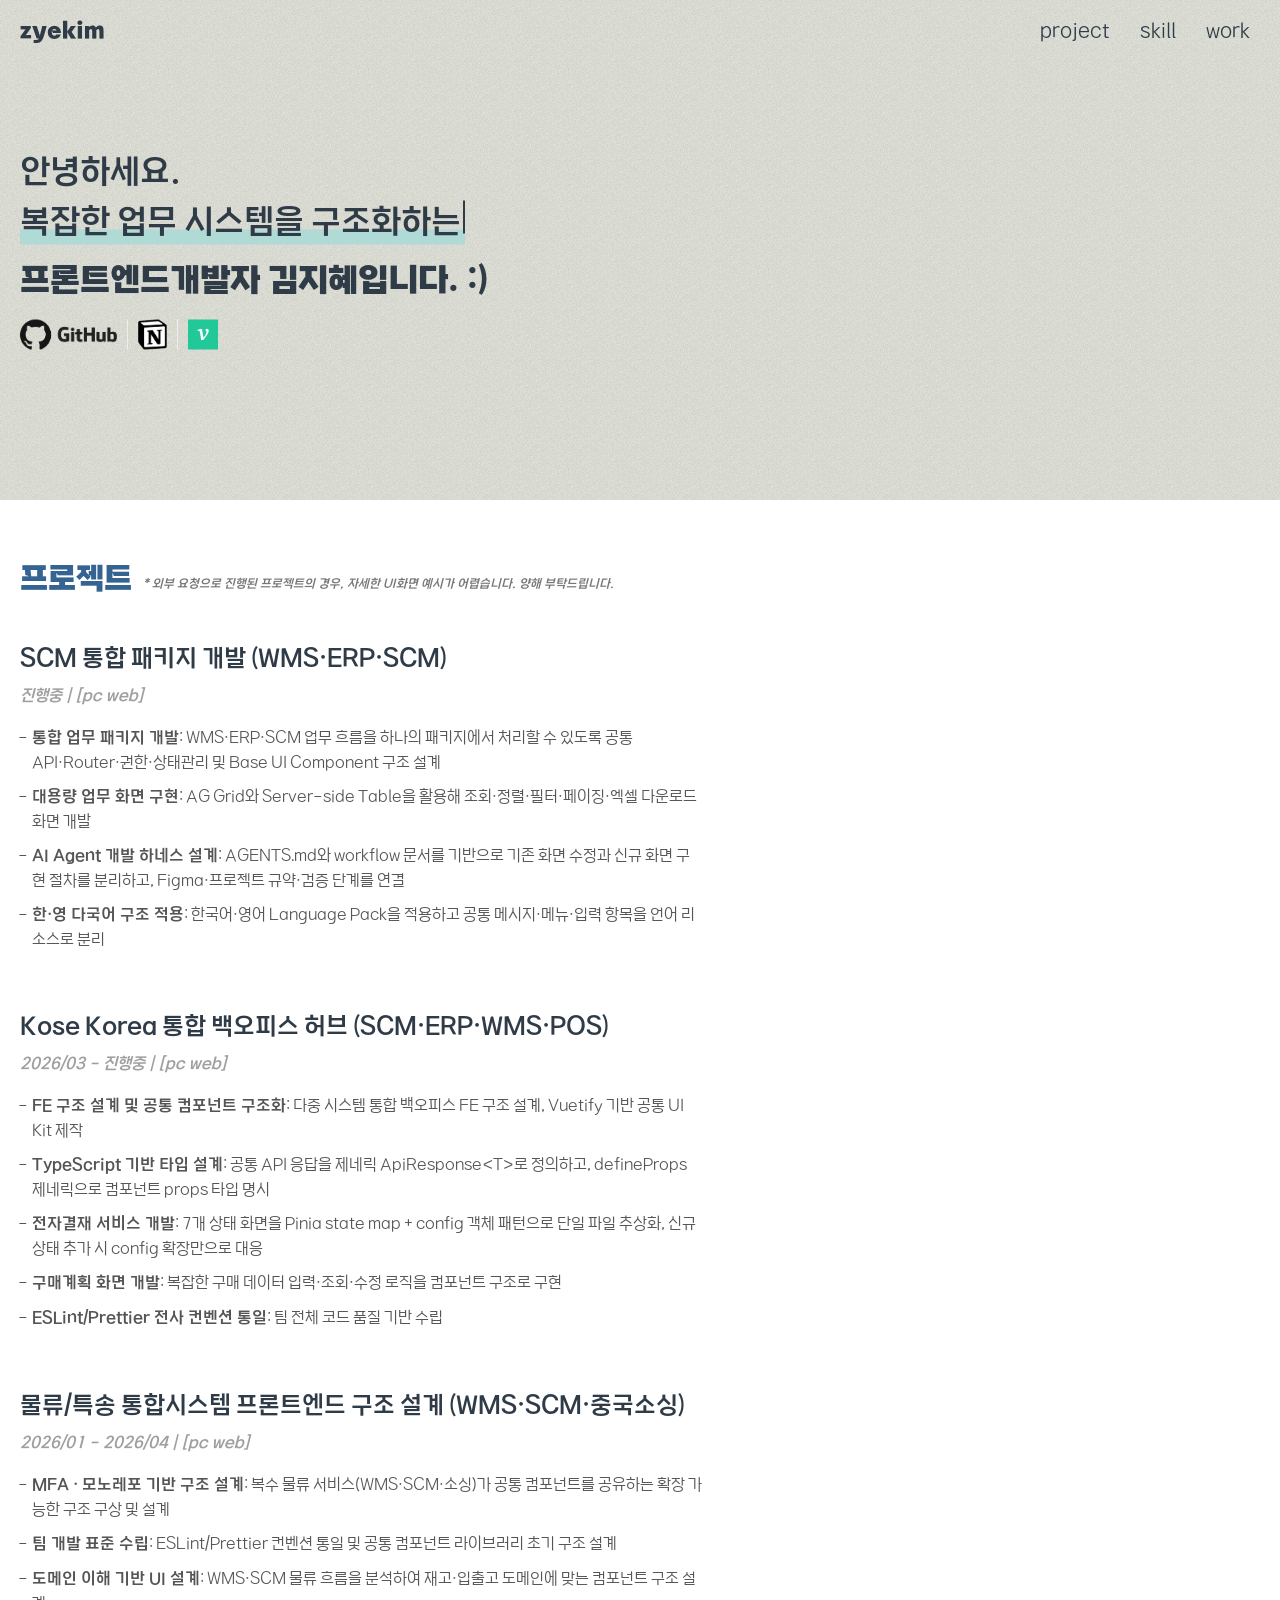
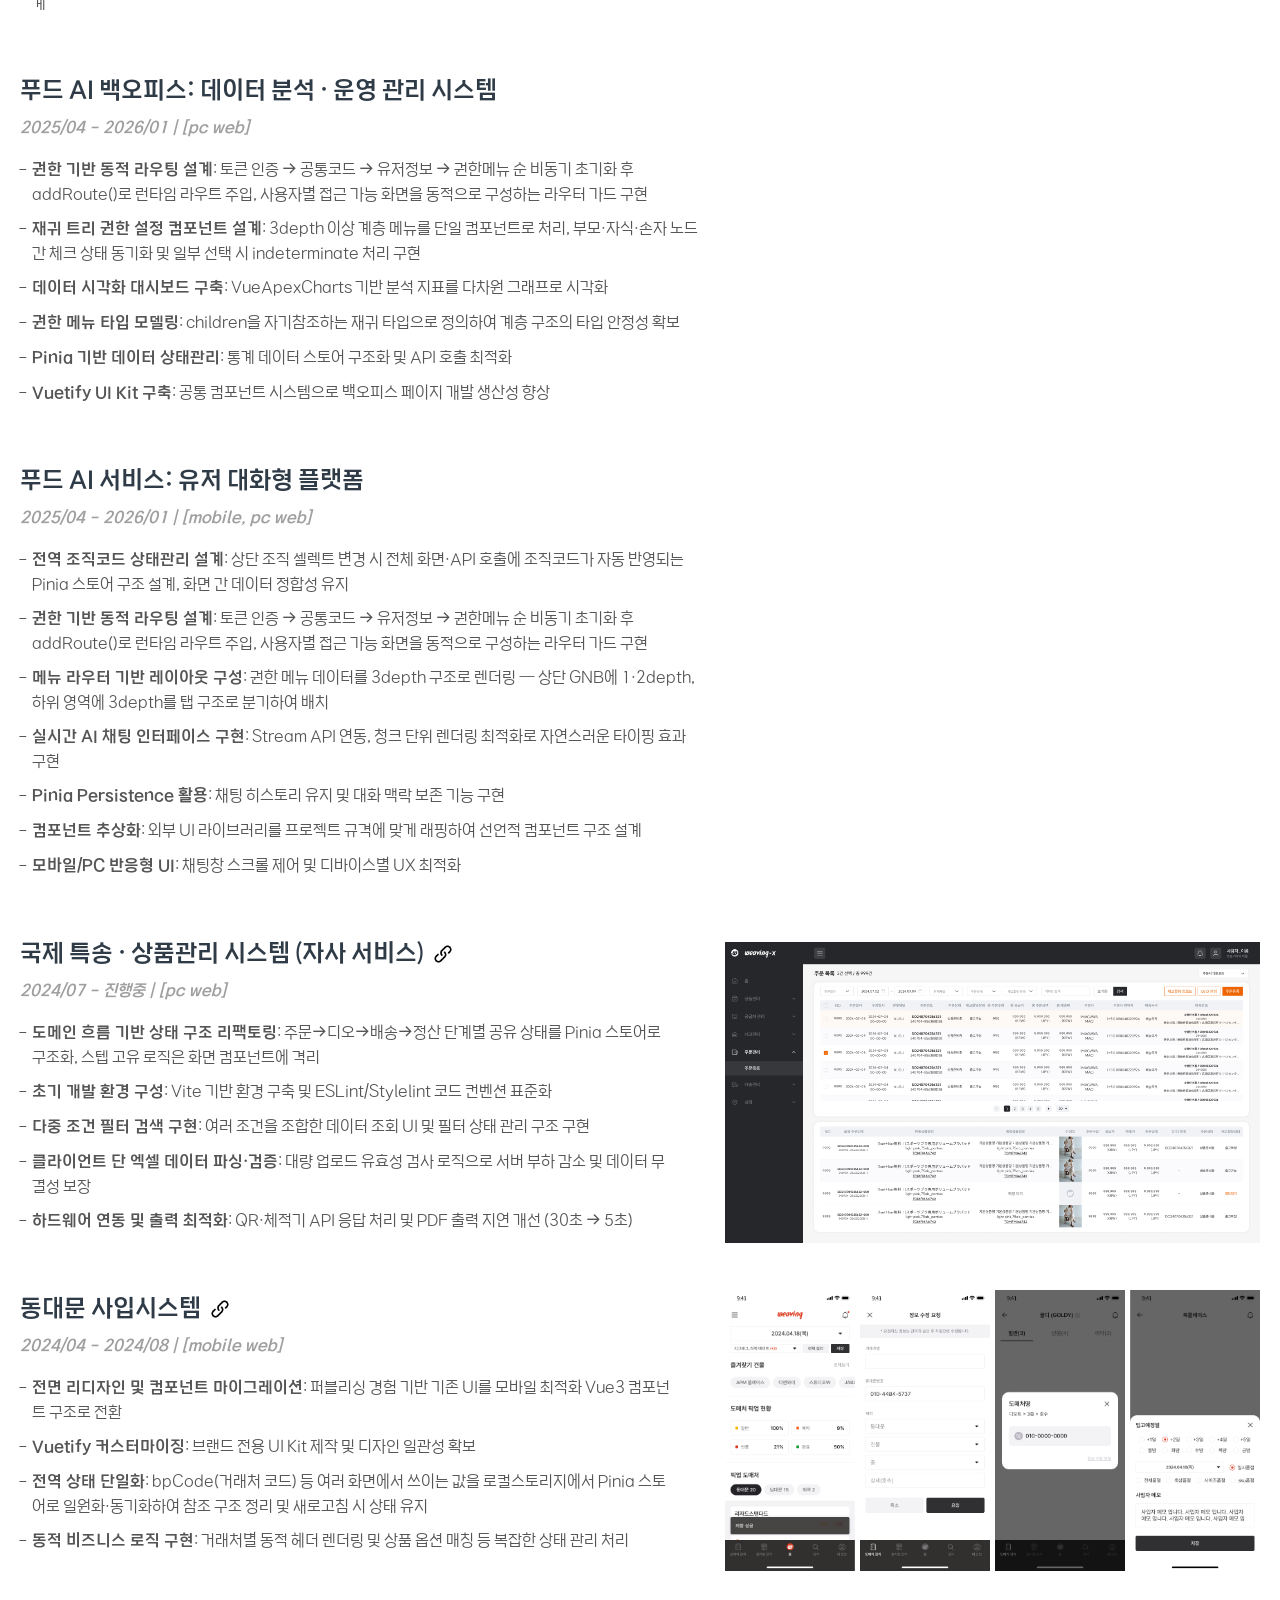
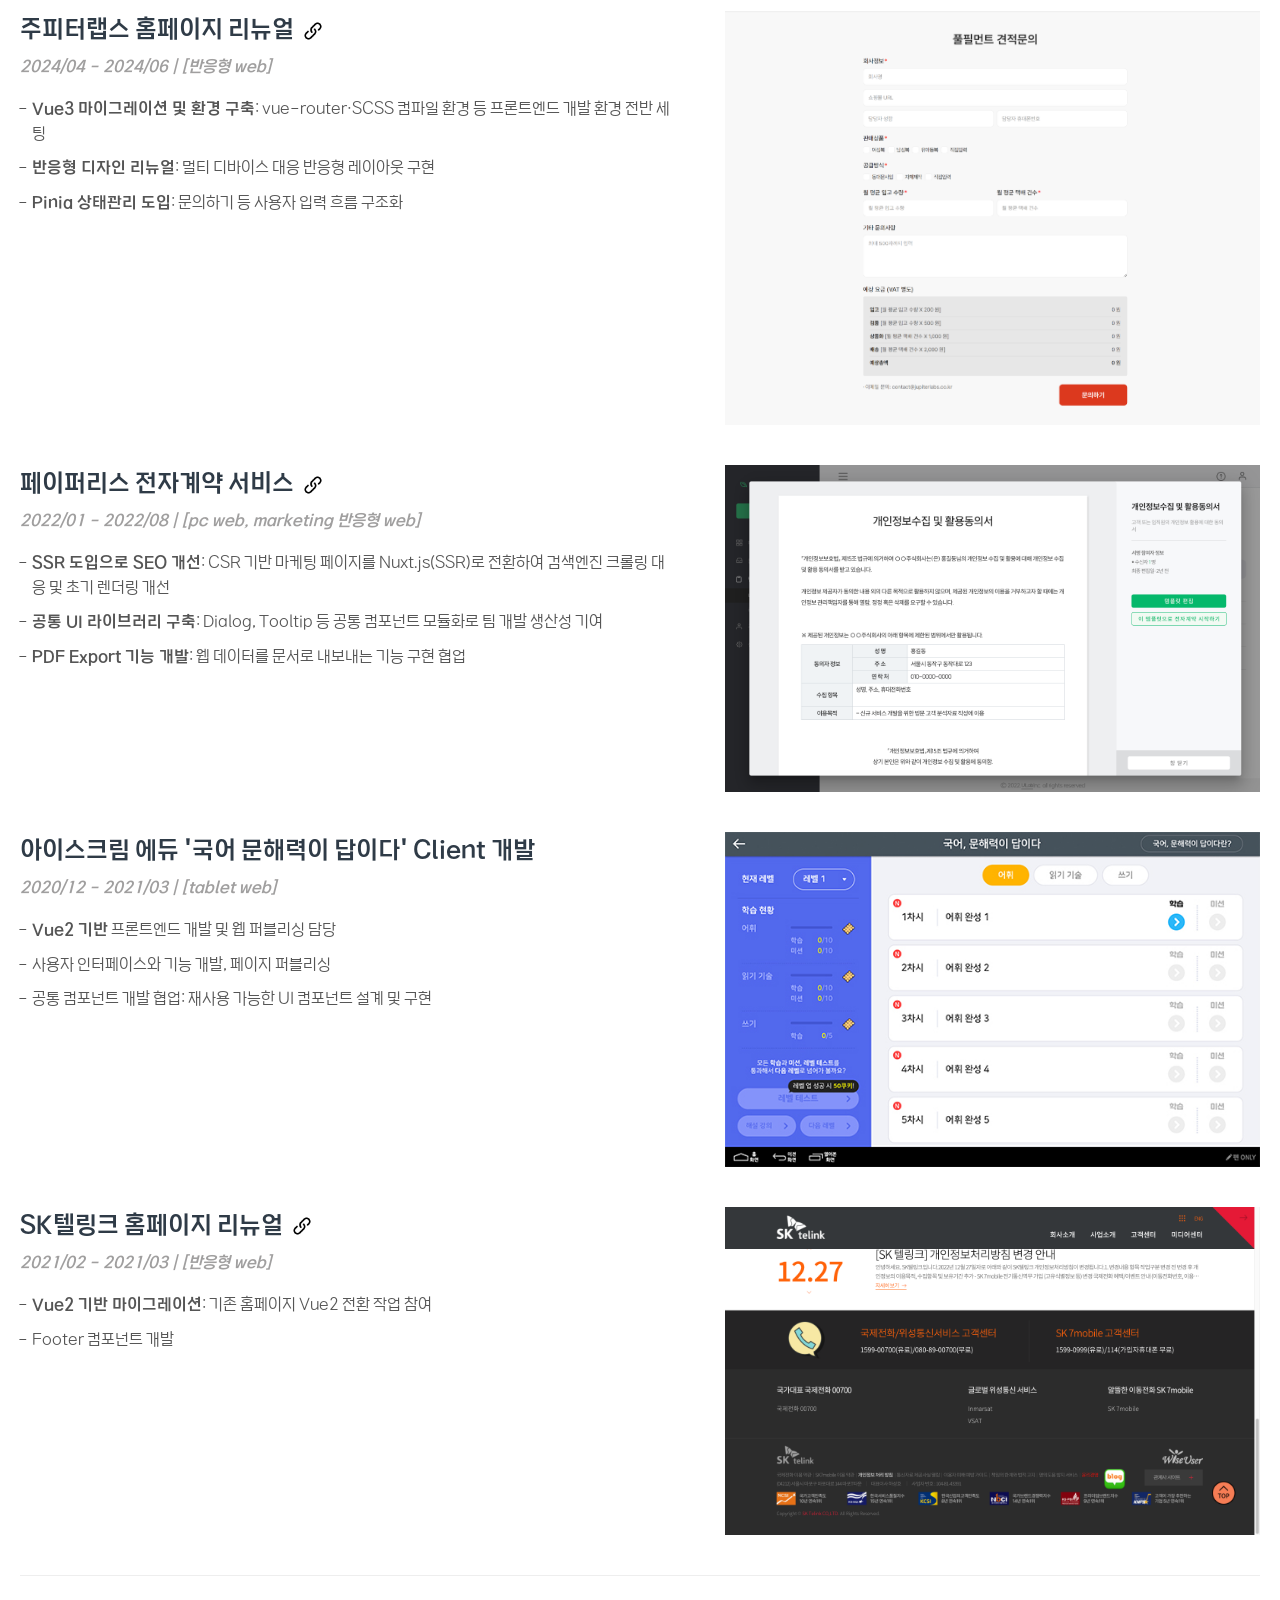
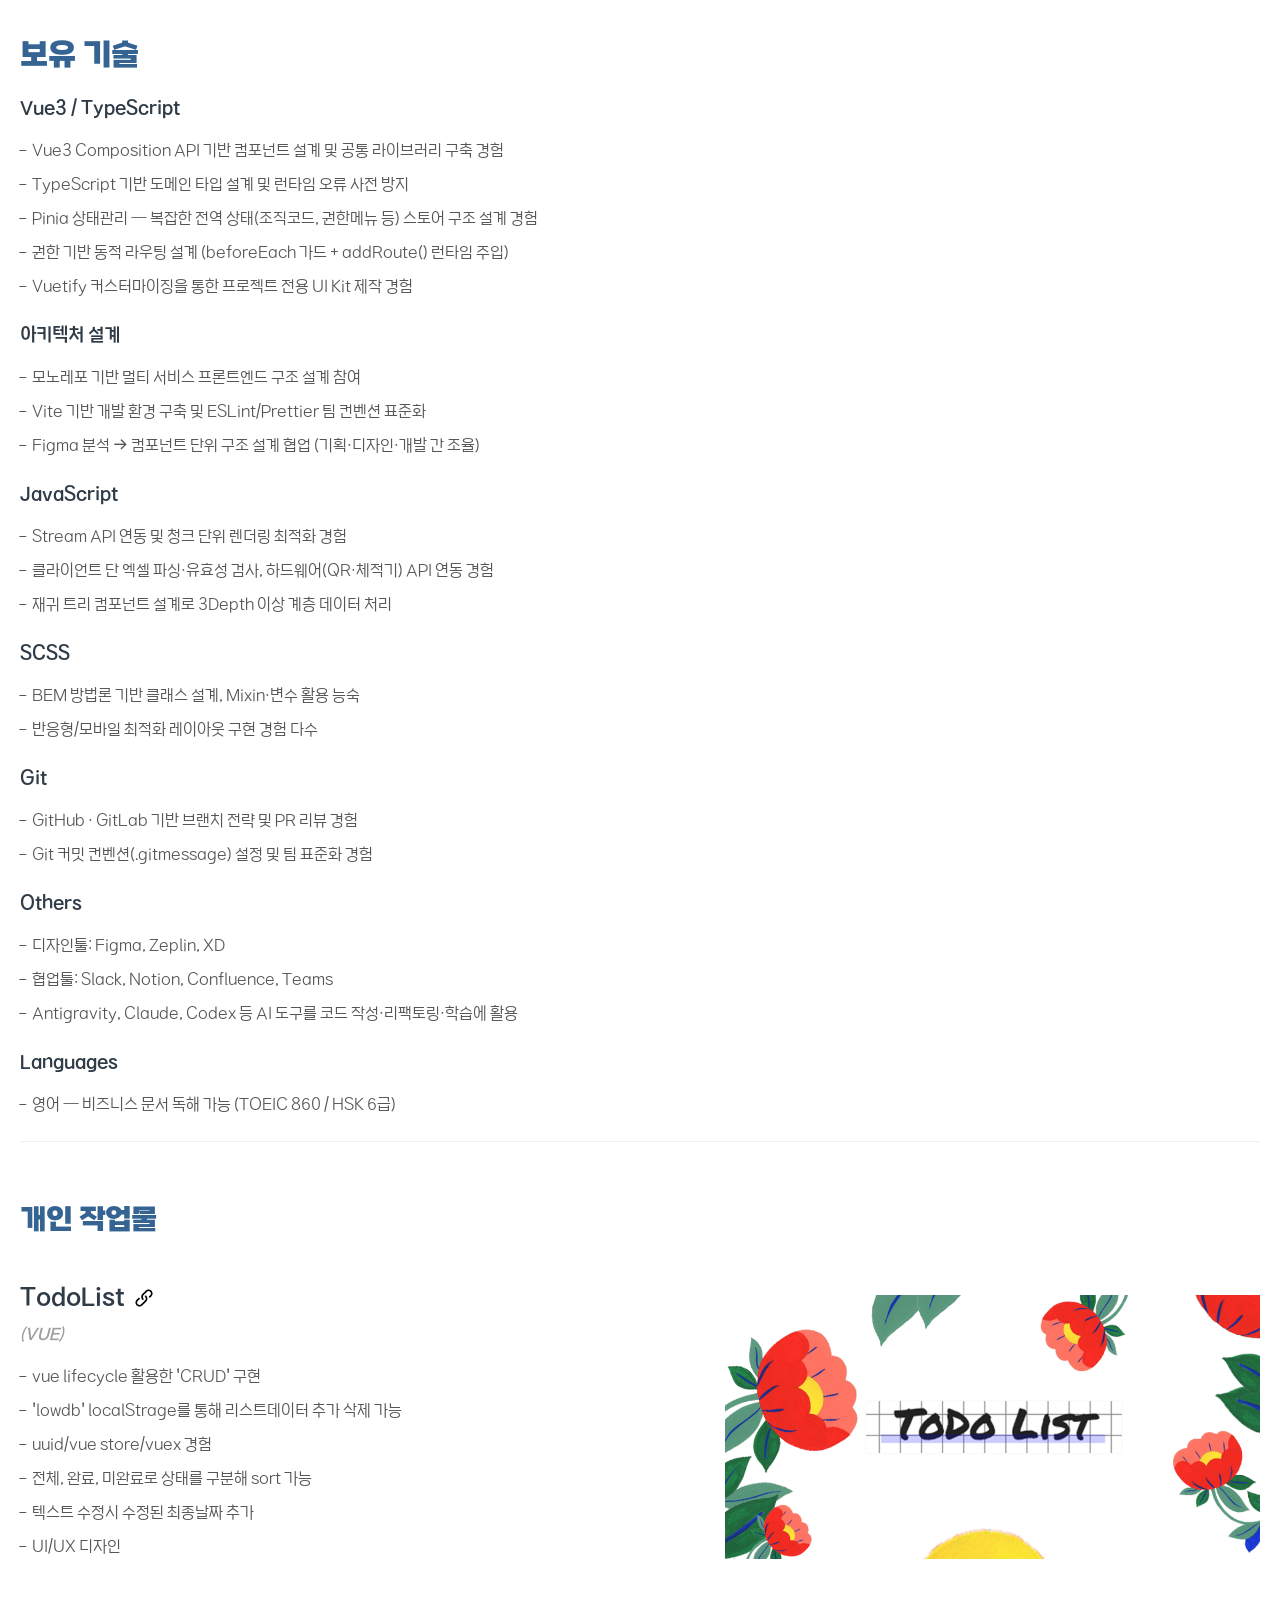
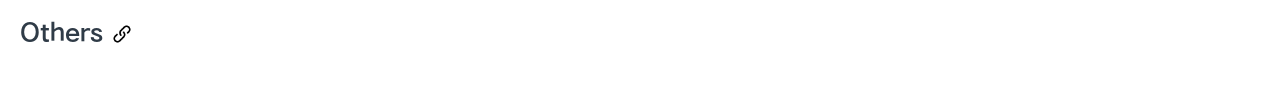
==== commit 6d5db72e: "deploy: update portfolio projects" ====
--- a/index.html
+++ b/index.html
@@ -1,25 +1,24 @@
-<!DOCTYPE html>
-<html lang="ko">
-  <head>
-    <meta charset="utf-8" />
-    <meta name="viewport" content="width=device-width,initial-scale=1.0" />
-    <meta
-      name="description"
-      content="복잡한 업무 시스템의 권한·상태·화면 흐름을 구조화하는 TypeScript 기반 FE 개발자 김지혜의 포트폴리오"
-    />
-    <link rel="icon" href="/favicon.ico" />
-    <title>zyekim | FE Developer Portfolio</title>
-    <script type="module" crossorigin src="/assets/index-BnRCWWxF.js"></script>
-    <link rel="stylesheet" crossorigin href="/assets/index-DUVTopsK.css">
-  </head>
-  <body>
-    <noscript>
-      <strong>
-        We're sorry but this portfolio doesn't work properly without JavaScript
-        enabled. Please enable it to continue.
-      </strong>
-    </noscript>
-    <div id="app"></div>-
-  </body>
-</html>
+<!DOCTYPE html>
+<html lang="ko">
+  <head>
+    <meta charset="utf-8" />
+    <meta name="viewport" content="width=device-width,initial-scale=1.0" />
+    <meta
+      name="description"
+      content="복잡한 업무 시스템의 권한·상태·화면 흐름을 구조화하는 TypeScript 기반 FE 개발자 김지혜의 포트폴리오"
+    />
+    <link rel="icon" href="/favicon.ico" />
+    <title>zyekim | FE Developer Portfolio</title>
+    <script type="module" crossorigin src="/assets/index-D-mhy5G9.js"></script>
+    <link rel="stylesheet" crossorigin href="/assets/index-BjDJbR_R.css">
+  </head>
+  <body>
+    <noscript>
+      <strong>
+        We're sorry but this portfolio doesn't work properly without JavaScript
+        enabled. Please enable it to continue.
+      </strong>
+    </noscript>
+    <div id="app"></div>
+  </body>
+</html>
--- a/assets/index-BjDJbR_R.css
+++ b/assets/index-BjDJbR_R.css
@@ -0,0 +1 @@
+@import"https://fonts.googleapis.com/css2?family=Noto+Sans+KR:wght@100..900&display=swap";#app{-webkit-font-smoothing:antialiased;-moz-osx-font-smoothing:grayscale;text-align:center;color:#2f3b47;margin:0 auto}.app-nav{padding:30px}.app-nav a{font-weight:700;color:#2f3b47}.app-nav a.router-link-exact-active{color:#42b983}.portfolio-wrap{position:relative;width:100%;height:100%}.header{position:fixed;top:0;right:0;left:0;z-index:50}.header__inner{margin:0 auto;padding:0 20px;display:flex;justify-content:space-between;align-items:center;width:100%;max-width:1280px;height:60px}.header .logo{font-weight:700;font-size:22px}.header .nav{display:flex;justify-content:space-between;align-items:center;column-gap:10px;height:100%}.header .nav p{padding:0 10px;font-size:20px;font-weight:300;cursor:pointer}.header.scroll{background-color:#fff;transition:all ease-in-out .3s}.highlight{display:inline-block;position:relative}.highlight:after{content:"";position:absolute;bottom:0;left:0;z-index:-1;width:100%;height:30%;background-color:#b0dad5}.home{width:100%;height:500px;background-color:#f6f8ec;background-image:url([data-uri])}.home__inner{margin:0 auto;padding:60px 20px;display:flex;width:100%;max-width:1280px;height:100%}.home__left{flex:0 1 750px;position:relative}.home__text-wrap{position:absolute;left:0;top:50%;transform:translateY(-50%)}.home__text-wrap p{font-size:33px;font-weight:500;text-align:left}.home__text-wrap p.job{margin-top:10px;font-weight:700;font-size:32px}.links{margin-top:12px;display:flex;column-gap:10px;align-items:center;height:40px}.links__item{position:relative;cursor:pointer}.links__item:not(:first-of-type):before{content:"";display:inline-block;margin-right:10px;vertical-align:middle;width:1px;height:30px;background-color:#eee}.links__item img{display:inline-block;width:auto;height:30px}.links__item:hover .links__tooltip{display:block;opacity:1;transition:.3s ease-in-out}.links__tooltip{padding:5px 10px;display:none;opacity:0;position:absolute;top:calc(100% + 10px);left:50%;transform:translate(-50%);width:max-content;border-radius:4px;box-shadow:0 1em 2em -.5em #00000059;background:#333;color:#fff;z-index:10;transition:.3s ease-in-out}.links__tooltip:before{content:"";position:absolute;top:-5px;left:50%;transform:translate(-50%);border:5px solid transparent;border-top-width:0;border-bottom-color:#333}section[aria-label=content]{margin:0 auto;padding:0 20px;width:100%;max-width:1280px;text-align:left}.section-title{margin-top:55px;font-size:30px;font-weight:700;color:#356493}.section-subtitle{margin-top:40px;font-size:24px;font-weight:500}.section-subtitle2{margin:18px 0 10px;font-size:18px;font-weight:500}.section-body{font-size:16px;color:#555}.section-caption{margin:8px 0;font-size:16px;font-weight:500;font-style:italic;color:#a09f9f}.section-refer{margin-left:4px;font-size:12px;font-weight:400;font-style:italic;color:#777}.section-refer:before{content:"*"}.section-divider{margin:10px 0;border-top:1px solid #eee}.details{margin:12px 0}.details__item{margin-left:8px;padding:5px 0 5px 4px;list-style-type:"-";font-weight:300;color:#555}.desc-wrap{margin:40px 0;display:flex;flex-flow:row nowrap;column-gap:50px}.desc-wrap .section-subtitle{margin-top:0}.desc-wrap__content{flex-basis:55%}.desc-wrap__right-content{align-self:center;flex-basis:45%}.skill-chips{margin:10px 0 20px}.skill-chips__item{display:inline-block;padding:0 6px;margin-right:5px;margin-top:5px;margin-bottom:5px;background:#eac8e480;border-radius:3px;font-size:14px;white-space:nowrap}.custom-type{color:#2f3b47}.custom-type .caret{display:inline-block;margin-left:2px;width:2px;height:1em;vertical-align:-.1em;background-color:#2f3b47;animation:caret-blink 1s step-end infinite}@keyframes caret-blink{0%,to{opacity:1}50%{opacity:0}}.z-modal[data-v-7ef7b972]{z-index:20;padding:0 24px}.z-modal[data-v-7ef7b972],.z-modal .z-modal__wall[data-v-7ef7b972]{display:flex;justify-content:center;align-items:center;position:fixed;inset:0}.z-modal__wall[data-v-7ef7b972]{background:#21212175}.z-modal__wrap[data-v-7ef7b972]{width:380px;max-height:calc(100vh - 40%);border-radius:5px;background-color:#fff;z-index:1;overflow-y:auto}.z-modal__header[data-v-7ef7b972]{padding:0 10px;position:sticky;top:0;display:flex;justify-content:space-between;align-items:center;height:50px;background-color:#fff}.z-modal__footer[data-v-7ef7b972]{position:sticky;bottom:0;height:50px;background-color:#fff;display:flex;column-gap:10px;justify-content:center;align-items:center}.z-modal__close[data-v-7ef7b972]{margin-left:auto;position:relative;width:30px;height:30px;font-size:0}.z-modal__close[data-v-7ef7b972]:after,.z-modal__close[data-v-7ef7b972]:before{position:absolute;left:50%;top:50%;width:3px;height:20px;background-color:#333;content:""}.z-modal__close[data-v-7ef7b972]:before{transform:translate(-50%,-50%) rotate(45deg)}.z-modal__close[data-v-7ef7b972]:after{transform:translate(-50%,-50%) rotate(-45deg)}.z-modal__title[data-v-7ef7b972]{text-align:left;font-size:20px}.z-modal__contents[data-v-7ef7b972]{padding:20px 10px 10px;min-height:fit-content;height:auto;text-align:left}.z-modal.no-title .z-modal__header[data-v-7ef7b972]{height:40px}.z-modal.no-title .z-modal__contents[data-v-7ef7b972]{padding-top:10px}.modal-enter-active[data-v-7ef7b972],.modal-leave-active[data-v-7ef7b972]{transition:opacity .4s}.modal-enter-active .z-modal__wrap[data-v-7ef7b972],.modal-leave-active .z-modal__wrap[data-v-7ef7b972]{transition:opacity .4s,transform .4s}.modal-leave-active[data-v-7ef7b972]{transition:opacity .6s ease .4s}.modal-enter-from[data-v-7ef7b972],.modal-leave-to[data-v-7ef7b972]{opacity:0}.modal-enter-from .z-modal__wrap[data-v-7ef7b972],.modal-leave-to .z-modal__wrap[data-v-7ef7b972]{opacity:0;transform:translateY(-20px)}.work{margin:110px auto 80px;padding:0 20px;position:relative;width:100%;height:100%;max-width:1280px;text-align:left}.work__header{padding:10px 20px;position:fixed;top:0;right:0;left:0;height:50px;background-color:#fff;z-index:10}.work__header button{padding:3px 10px;height:30px;font-size:14px;border:1px solid #eee;border-radius:5px}.work hr{margin:20px 0;border-top:1px solid #eee}.work h2{font-size:28px;font-weight:700}.work__item h3{display:flex;align-items:center;font-size:20px;font-weight:700}.work__item h3:before{content:"";margin-right:8px;display:inline-block;width:14px;height:14px;background-color:#333}.work__box{padding:30px 20px;display:flex;column-gap:20px}.work__box>button{padding:6px 15px;border-radius:4px;background-color:#a8d8bc}.work__box--column{padding:30px 0;flex-flow:column}.work__box--column img{margin-top:10px;width:400px;height:auto}.accordion{width:500px}.accordion__item{width:100%}.accordion__item:not(:first-child){border-top:1px solid #eeeff1}.accordion__trigger{position:relative;display:flex;align-items:center;justify-content:space-between;padding:20px;width:100%;transition:ease-in-out all .3s;cursor:pointer}.accordion__trigger:after{content:"";width:12px;height:12px;border-top:2px solid #222;border-right:2px solid #222;transform:rotate(135deg)}.accordion__contents{padding:20px;background-color:#c6d4d1;border-bottom:1px solid #958c8c}.accordion-enter-active,.accordion-leave-active{will-change:height,opacity;transition:height .3s ease,opacity .3s ease;overflow:hidden}.accordion-enter-from,.accordion-leave-to{height:0!important;opacity:0}.popup-btn{padding:6px 15px;border-radius:4px;background-color:#3395ce;color:#fff}.href-icon{margin-left:8px;display:grid;place-content:center;width:25px;height:25px}.href-icon img{width:20px;height:auto}[data-v-5c1b80d4]{text-align:left;font-family:Noto Sans KR,sans-serif;font-weight:500}.intro-text[data-v-5c1b80d4]{position:relative;padding-left:14px;font-weight:500;line-height:1.56}.intro-text[data-v-5c1b80d4]:before{display:block;position:absolute;left:2px;top:0;bottom:0;width:4px;background-color:#222;content:""}h1[data-v-5c1b80d4]{font-size:33px;font-weight:700}h2[data-v-5c1b80d4]{margin-bottom:30px;font-size:25px;font-weight:700;color:#99ad5e}h3[data-v-5c1b80d4]{font-size:18px;font-weight:700}p[data-v-5c1b80d4]{font-size:16px;color:#555;line-height:1.43}.font-body[data-v-5c1b80d4]{font-size:14px;color:#555}span.caption[data-v-5c1b80d4]{font-weight:400;font-style:italic;font-size:15px;font-weight:500;color:#bbb}span.chip[data-v-5c1b80d4]{padding:3px 5px;display:inline-block;vertical-align:middle;font-size:12px;font-weight:700;border-radius:8px;background-color:#eaeaea!important}a.link-icon[data-v-5c1b80d4]{font-size:14px}span.divider[data-v-5c1b80d4]{display:block;width:100%;height:1px;background-color:#efefef}.img-wrap[data-v-5c1b80d4]{width:150px}.container[data-v-5c1b80d4]{margin:0 auto;padding:30px;width:100%;height:100%;max-width:1280px}ul li[data-v-5c1b80d4]:not(:first-of-type){padding-top:8px}.section[data-v-5c1b80d4]{padding:30px 0;display:flex;column-gap:50px;width:100%;border-top:1px solid #ddd}.section__item[data-v-5c1b80d4]{flex:1 1 calc(50% - 50px);word-break:keep-all}.section--top[data-v-5c1b80d4]{padding-top:20px;border-top:0}.cv-text[data-v-5c1b80d4]{margin-top:18px;line-height:1.43}.cv-text+h3[data-v-5c1b80d4]{margin-top:30px}.period-wrap[data-v-5c1b80d4]{margin-top:16px;display:flex;column-gap:50px}.period-wrap__period[data-v-5c1b80d4]{flex:0 0 20%}.period-wrap__details[data-v-5c1b80d4]{flex:1 1 80%;font-size:14px}.dot-style li[data-v-5c1b80d4]{margin-left:20px;list-style:disc;font-size:14px}.dot-style li>ul li[data-v-5c1b80d4]{list-style:circle}@page{size:210mm 297mm;margin:0}@media print{[data-v-5c1b80d4]{-webkit-print-color-adjust:exact!important;color-adjust:exact!important;print-color-adjust:exact!important}body[data-v-5c1b80d4]{margin:0}h1[data-v-5c1b80d4]{font-size:22px}h2[data-v-5c1b80d4]{font-size:18px;margin-bottom:20px}h3[data-v-5c1b80d4]{font-size:16px}p[data-v-5c1b80d4]{font-size:12px}.caption[data-v-5c1b80d4]{font-size:14px;color:#777}.container[data-v-5c1b80d4]:first-child{page-break-before:always;page-break-inside:avoid}.print-break[data-v-5c1b80d4]{page-break-before:auto;page-break-inside:avoid;border-top:0}.print-padding[data-v-5c1b80d4]{padding-top:30px}.section[data-v-5c1b80d4]{padding:20px 0}.period-wrap[data-v-5c1b80d4]{margin-top:15px}.dot-style li[data-v-5c1b80d4]{font-size:12px}.font-body[data-v-5c1b80d4]{font-size:14px}.cv-text[data-v-5c1b80d4]{margin-top:10px;font-size:12px}.cv-text+h3[data-v-5c1b80d4]{margin-top:20px}.mt20[data-v-5c1b80d4]{margin-top:10px!important}.print-none[data-v-5c1b80d4]{display:none}}@font-face{font-family:KBO-Dia-Gothic;src:url(/assets/KBO-Dia-Gothic_light-BGm9agDQ.woff) format("woff");font-weight:300;font-style:normal}@font-face{font-family:KBO-Dia-Gothic;src:url(/assets/KBO-Dia-Gothic_medium-C5iPQUN2.woff) format("woff");font-weight:500;font-style:normal}@font-face{font-family:KBO-Dia-Gothic;src:url(/assets/KBO-Dia-Gothic_bold-MDcBkY7o.woff) format("woff");font-weight:700;font-style:normal}*,:before,:after{margin:0;padding:0;box-sizing:border-box;border-width:0;border-style:solid;border-color:theme("borderColor.DEFAULT","currentColor")}:before,:after{--tw-content: "" }html{line-height:1.5;-webkit-text-size-adjust:100%;-moz-tab-size:4;tab-size:4}body{margin:0;line-height:inherit;font-family:"fontFamily.sans",KBO-Dia-Gothic,ui-sans-serif,system-ui,-apple-system,BlinkMacSystemFont,Segoe UI,Roboto,Helvetica Neue,Arial,Noto Sans,sans-serif,"Apple Color Emoji","Segoe UI Emoji",Segoe UI Symbol,"Noto Color Emoji"}hr{height:0;color:inherit;border-top-width:1px}abbr:where([title]){text-decoration:underline dotted}h1,h2,h3,h4,h5,h6{font-size:inherit;font-weight:inherit}a{color:inherit;text-decoration:inherit}b,strong{font-weight:bolder}code,kbd,samp,pre{font-family:theme("fontFamily.mono",ui-monospace,SFMono-Regular,Menlo,Monaco,Consolas,"Liberation Mono","Courier New",monospace);font-size:1em}small{font-size:80%}sub,sup{font-size:75%;line-height:0;position:relative;vertical-align:baseline}sub{bottom:-.25em}sup{top:-.5em}table{text-indent:0;border-color:inherit;border-collapse:collapse}button,input,optgroup,select,textarea{font-family:inherit;font-size:100%;line-height:inherit;color:inherit;margin:0;padding:0}button,select{text-transform:none}button,[type=button],[type=reset],[type=submit]{-webkit-appearance:button;background-color:transparent;background-image:none}:-moz-focusring{outline:auto}:-moz-ui-invalid{box-shadow:none}progress{vertical-align:baseline}::-webkit-inner-spin-button,::-webkit-outer-spin-button{height:auto}[type=search]{-webkit-appearance:textfield;outline-offset:-2px}::-webkit-search-decoration{-webkit-appearance:none}::-webkit-file-upload-button{-webkit-appearance:button;font:inherit}summary{display:list-item}blockquote,dl,dd,h1,h2,h3,h4,h5,h6,hr,figure,p,pre{margin:0}fieldset{margin:0;padding:0}legend{padding:0}ol,ul,menu{list-style:none;margin:0;padding:0}textarea{resize:vertical}input::placeholder,textarea::placeholder{opacity:1;color:theme("colors.gray.400",#9ca3af)}button,[role=button]{cursor:pointer}:disabled{cursor:default}img,svg,video,canvas,audio,iframe,embed,object{display:block;vertical-align:middle}img,video{max-width:100%;height:auto}[hidden]{display:none}.text-underline{text-decoration:underline;text-underline-position:from-font}.flex-space{flex-grow:1!important}.float-left{float:left}.float-left:after{content:"";display:block;clear:both}.float-right{float:right}.float-right:after{content:"";display:block;clear:both}.ma-100{margin:-100px!important}.pa-100{padding:-100px!important}.ml-100{margin-left:-100px!important}.pl-100{padding-left:-100px!important}.mr-100{margin-right:-100px!important}.pr-100{padding-right:-100px!important}.mb-100{margin-bottom:-100px!important}.pb-100{padding-bottom:-100px!important}.mt-100{margin-top:-100px!important}.pt-100{padding-top:-100px!important}.mx-100{margin-left:-100px!important;margin-right:-100px!important}.px-100{padding-left:-100px!important;padding-right:-100px!important}.my-100{margin-top:-100px!important;margin-bottom:-100px!important}.py-100{padding-top:-100px!important;padding-bottom:-100px!important}.ma-99{margin:-99px!important}.pa-99{padding:-99px!important}.ml-99{margin-left:-99px!important}.pl-99{padding-left:-99px!important}.mr-99{margin-right:-99px!important}.pr-99{padding-right:-99px!important}.mb-99{margin-bottom:-99px!important}.pb-99{padding-bottom:-99px!important}.mt-99{margin-top:-99px!important}.pt-99{padding-top:-99px!important}.mx-99{margin-left:-99px!important;margin-right:-99px!important}.px-99{padding-left:-99px!important;padding-right:-99px!important}.my-99{margin-top:-99px!important;margin-bottom:-99px!important}.py-99{padding-top:-99px!important;padding-bottom:-99px!important}.ma-98{margin:-98px!important}.pa-98{padding:-98px!important}.ml-98{margin-left:-98px!important}.pl-98{padding-left:-98px!important}.mr-98{margin-right:-98px!important}.pr-98{padding-right:-98px!important}.mb-98{margin-bottom:-98px!important}.pb-98{padding-bottom:-98px!important}.mt-98{margin-top:-98px!important}.pt-98{padding-top:-98px!important}.mx-98{margin-left:-98px!important;margin-right:-98px!important}.px-98{padding-left:-98px!important;padding-right:-98px!important}.my-98{margin-top:-98px!important;margin-bottom:-98px!important}.py-98{padding-top:-98px!important;padding-bottom:-98px!important}.ma-97{margin:-97px!important}.pa-97{padding:-97px!important}.ml-97{margin-left:-97px!important}.pl-97{padding-left:-97px!important}.mr-97{margin-right:-97px!important}.pr-97{padding-right:-97px!important}.mb-97{margin-bottom:-97px!important}.pb-97{padding-bottom:-97px!important}.mt-97{margin-top:-97px!important}.pt-97{padding-top:-97px!important}.mx-97{margin-left:-97px!important;margin-right:-97px!important}.px-97{padding-left:-97px!important;padding-right:-97px!important}.my-97{margin-top:-97px!important;margin-bottom:-97px!important}.py-97{padding-top:-97px!important;padding-bottom:-97px!important}.ma-96{margin:-96px!important}.pa-96{padding:-96px!important}.ml-96{margin-left:-96px!important}.pl-96{padding-left:-96px!important}.mr-96{margin-right:-96px!important}.pr-96{padding-right:-96px!important}.mb-96{margin-bottom:-96px!important}.pb-96{padding-bottom:-96px!important}.mt-96{margin-top:-96px!important}.pt-96{padding-top:-96px!important}.mx-96{margin-left:-96px!important;margin-right:-96px!important}.px-96{padding-left:-96px!important;padding-right:-96px!important}.my-96{margin-top:-96px!important;margin-bottom:-96px!important}.py-96{padding-top:-96px!important;padding-bottom:-96px!important}.ma-95{margin:-95px!important}.pa-95{padding:-95px!important}.ml-95{margin-left:-95px!important}.pl-95{padding-left:-95px!important}.mr-95{margin-right:-95px!important}.pr-95{padding-right:-95px!important}.mb-95{margin-bottom:-95px!important}.pb-95{padding-bottom:-95px!important}.mt-95{margin-top:-95px!important}.pt-95{padding-top:-95px!important}.mx-95{margin-left:-95px!important;margin-right:-95px!important}.px-95{padding-left:-95px!important;padding-right:-95px!important}.my-95{margin-top:-95px!important;margin-bottom:-95px!important}.py-95{padding-top:-95px!important;padding-bottom:-95px!important}.ma-94{margin:-94px!important}.pa-94{padding:-94px!important}.ml-94{margin-left:-94px!important}.pl-94{padding-left:-94px!important}.mr-94{margin-right:-94px!important}.pr-94{padding-right:-94px!important}.mb-94{margin-bottom:-94px!important}.pb-94{padding-bottom:-94px!important}.mt-94{margin-top:-94px!important}.pt-94{padding-top:-94px!important}.mx-94{margin-left:-94px!important;margin-right:-94px!important}.px-94{padding-left:-94px!important;padding-right:-94px!important}.my-94{margin-top:-94px!important;margin-bottom:-94px!important}.py-94{padding-top:-94px!important;padding-bottom:-94px!important}.ma-93{margin:-93px!important}.pa-93{padding:-93px!important}.ml-93{margin-left:-93px!important}.pl-93{padding-left:-93px!important}.mr-93{margin-right:-93px!important}.pr-93{padding-right:-93px!important}.mb-93{margin-bottom:-93px!important}.pb-93{padding-bottom:-93px!important}.mt-93{margin-top:-93px!important}.pt-93{padding-top:-93px!important}.mx-93{margin-left:-93px!important;margin-right:-93px!important}.px-93{padding-left:-93px!important;padding-right:-93px!important}.my-93{margin-top:-93px!important;margin-bottom:-93px!important}.py-93{padding-top:-93px!important;padding-bottom:-93px!important}.ma-92{margin:-92px!important}.pa-92{padding:-92px!important}.ml-92{margin-left:-92px!important}.pl-92{padding-left:-92px!important}.mr-92{margin-right:-92px!important}.pr-92{padding-right:-92px!important}.mb-92{margin-bottom:-92px!important}.pb-92{padding-bottom:-92px!important}.mt-92{margin-top:-92px!important}.pt-92{padding-top:-92px!important}.mx-92{margin-left:-92px!important;margin-right:-92px!important}.px-92{padding-left:-92px!important;padding-right:-92px!important}.my-92{margin-top:-92px!important;margin-bottom:-92px!important}.py-92{padding-top:-92px!important;padding-bottom:-92px!important}.ma-91{margin:-91px!important}.pa-91{padding:-91px!important}.ml-91{margin-left:-91px!important}.pl-91{padding-left:-91px!important}.mr-91{margin-right:-91px!important}.pr-91{padding-right:-91px!important}.mb-91{margin-bottom:-91px!important}.pb-91{padding-bottom:-91px!important}.mt-91{margin-top:-91px!important}.pt-91{padding-top:-91px!important}.mx-91{margin-left:-91px!important;margin-right:-91px!important}.px-91{padding-left:-91px!important;padding-right:-91px!important}.my-91{margin-top:-91px!important;margin-bottom:-91px!important}.py-91{padding-top:-91px!important;padding-bottom:-91px!important}.ma-90{margin:-90px!important}.pa-90{padding:-90px!important}.ml-90{margin-left:-90px!important}.pl-90{padding-left:-90px!important}.mr-90{margin-right:-90px!important}.pr-90{padding-right:-90px!important}.mb-90{margin-bottom:-90px!important}.pb-90{padding-bottom:-90px!important}.mt-90{margin-top:-90px!important}.pt-90{padding-top:-90px!important}.mx-90{margin-left:-90px!important;margin-right:-90px!important}.px-90{padding-left:-90px!important;padding-right:-90px!important}.my-90{margin-top:-90px!important;margin-bottom:-90px!important}.py-90{padding-top:-90px!important;padding-bottom:-90px!important}.ma-89{margin:-89px!important}.pa-89{padding:-89px!important}.ml-89{margin-left:-89px!important}.pl-89{padding-left:-89px!important}.mr-89{margin-right:-89px!important}.pr-89{padding-right:-89px!important}.mb-89{margin-bottom:-89px!important}.pb-89{padding-bottom:-89px!important}.mt-89{margin-top:-89px!important}.pt-89{padding-top:-89px!important}.mx-89{margin-left:-89px!important;margin-right:-89px!important}.px-89{padding-left:-89px!important;padding-right:-89px!important}.my-89{margin-top:-89px!important;margin-bottom:-89px!important}.py-89{padding-top:-89px!important;padding-bottom:-89px!important}.ma-88{margin:-88px!important}.pa-88{padding:-88px!important}.ml-88{margin-left:-88px!important}.pl-88{padding-left:-88px!important}.mr-88{margin-right:-88px!important}.pr-88{padding-right:-88px!important}.mb-88{margin-bottom:-88px!important}.pb-88{padding-bottom:-88px!important}.mt-88{margin-top:-88px!important}.pt-88{padding-top:-88px!important}.mx-88{margin-left:-88px!important;margin-right:-88px!important}.px-88{padding-left:-88px!important;padding-right:-88px!important}.my-88{margin-top:-88px!important;margin-bottom:-88px!important}.py-88{padding-top:-88px!important;padding-bottom:-88px!important}.ma-87{margin:-87px!important}.pa-87{padding:-87px!important}.ml-87{margin-left:-87px!important}.pl-87{padding-left:-87px!important}.mr-87{margin-right:-87px!important}.pr-87{padding-right:-87px!important}.mb-87{margin-bottom:-87px!important}.pb-87{padding-bottom:-87px!important}.mt-87{margin-top:-87px!important}.pt-87{padding-top:-87px!important}.mx-87{margin-left:-87px!important;margin-right:-87px!important}.px-87{padding-left:-87px!important;padding-right:-87px!important}.my-87{margin-top:-87px!important;margin-bottom:-87px!important}.py-87{padding-top:-87px!important;padding-bottom:-87px!important}.ma-86{margin:-86px!important}.pa-86{padding:-86px!important}.ml-86{margin-left:-86px!important}.pl-86{padding-left:-86px!important}.mr-86{margin-right:-86px!important}.pr-86{padding-right:-86px!important}.mb-86{margin-bottom:-86px!important}.pb-86{padding-bottom:-86px!important}.mt-86{margin-top:-86px!important}.pt-86{padding-top:-86px!important}.mx-86{margin-left:-86px!important;margin-right:-86px!important}.px-86{padding-left:-86px!important;padding-right:-86px!important}.my-86{margin-top:-86px!important;margin-bottom:-86px!important}.py-86{padding-top:-86px!important;padding-bottom:-86px!important}.ma-85{margin:-85px!important}.pa-85{padding:-85px!important}.ml-85{margin-left:-85px!important}.pl-85{padding-left:-85px!important}.mr-85{margin-right:-85px!important}.pr-85{padding-right:-85px!important}.mb-85{margin-bottom:-85px!important}.pb-85{padding-bottom:-85px!important}.mt-85{margin-top:-85px!important}.pt-85{padding-top:-85px!important}.mx-85{margin-left:-85px!important;margin-right:-85px!important}.px-85{padding-left:-85px!important;padding-right:-85px!important}.my-85{margin-top:-85px!important;margin-bottom:-85px!important}.py-85{padding-top:-85px!important;padding-bottom:-85px!important}.ma-84{margin:-84px!important}.pa-84{padding:-84px!important}.ml-84{margin-left:-84px!important}.pl-84{padding-left:-84px!important}.mr-84{margin-right:-84px!important}.pr-84{padding-right:-84px!important}.mb-84{margin-bottom:-84px!important}.pb-84{padding-bottom:-84px!important}.mt-84{margin-top:-84px!important}.pt-84{padding-top:-84px!important}.mx-84{margin-left:-84px!important;margin-right:-84px!important}.px-84{padding-left:-84px!important;padding-right:-84px!important}.my-84{margin-top:-84px!important;margin-bottom:-84px!important}.py-84{padding-top:-84px!important;padding-bottom:-84px!important}.ma-83{margin:-83px!important}.pa-83{padding:-83px!important}.ml-83{margin-left:-83px!important}.pl-83{padding-left:-83px!important}.mr-83{margin-right:-83px!important}.pr-83{padding-right:-83px!important}.mb-83{margin-bottom:-83px!important}.pb-83{padding-bottom:-83px!important}.mt-83{margin-top:-83px!important}.pt-83{padding-top:-83px!important}.mx-83{margin-left:-83px!important;margin-right:-83px!important}.px-83{padding-left:-83px!important;padding-right:-83px!important}.my-83{margin-top:-83px!important;margin-bottom:-83px!important}.py-83{padding-top:-83px!important;padding-bottom:-83px!important}.ma-82{margin:-82px!important}.pa-82{padding:-82px!important}.ml-82{margin-left:-82px!important}.pl-82{padding-left:-82px!important}.mr-82{margin-right:-82px!important}.pr-82{padding-right:-82px!important}.mb-82{margin-bottom:-82px!important}.pb-82{padding-bottom:-82px!important}.mt-82{margin-top:-82px!important}.pt-82{padding-top:-82px!important}.mx-82{margin-left:-82px!important;margin-right:-82px!important}.px-82{padding-left:-82px!important;padding-right:-82px!important}.my-82{margin-top:-82px!important;margin-bottom:-82px!important}.py-82{padding-top:-82px!important;padding-bottom:-82px!important}.ma-81{margin:-81px!important}.pa-81{padding:-81px!important}.ml-81{margin-left:-81px!important}.pl-81{padding-left:-81px!important}.mr-81{margin-right:-81px!important}.pr-81{padding-right:-81px!important}.mb-81{margin-bottom:-81px!important}.pb-81{padding-bottom:-81px!important}.mt-81{margin-top:-81px!important}.pt-81{padding-top:-81px!important}.mx-81{margin-left:-81px!important;margin-right:-81px!important}.px-81{padding-left:-81px!important;padding-right:-81px!important}.my-81{margin-top:-81px!important;margin-bottom:-81px!important}.py-81{padding-top:-81px!important;padding-bottom:-81px!important}.ma-80{margin:-80px!important}.pa-80{padding:-80px!important}.ml-80{margin-left:-80px!important}.pl-80{padding-left:-80px!important}.mr-80{margin-right:-80px!important}.pr-80{padding-right:-80px!important}.mb-80{margin-bottom:-80px!important}.pb-80{padding-bottom:-80px!important}.mt-80{margin-top:-80px!important}.pt-80{padding-top:-80px!important}.mx-80{margin-left:-80px!important;margin-right:-80px!important}.px-80{padding-left:-80px!important;padding-right:-80px!important}.my-80{margin-top:-80px!important;margin-bottom:-80px!important}.py-80{padding-top:-80px!important;padding-bottom:-80px!important}.ma-79{margin:-79px!important}.pa-79{padding:-79px!important}.ml-79{margin-left:-79px!important}.pl-79{padding-left:-79px!important}.mr-79{margin-right:-79px!important}.pr-79{padding-right:-79px!important}.mb-79{margin-bottom:-79px!important}.pb-79{padding-bottom:-79px!important}.mt-79{margin-top:-79px!important}.pt-79{padding-top:-79px!important}.mx-79{margin-left:-79px!important;margin-right:-79px!important}.px-79{padding-left:-79px!important;padding-right:-79px!important}.my-79{margin-top:-79px!important;margin-bottom:-79px!important}.py-79{padding-top:-79px!important;padding-bottom:-79px!important}.ma-78{margin:-78px!important}.pa-78{padding:-78px!important}.ml-78{margin-left:-78px!important}.pl-78{padding-left:-78px!important}.mr-78{margin-right:-78px!important}.pr-78{padding-right:-78px!important}.mb-78{margin-bottom:-78px!important}.pb-78{padding-bottom:-78px!important}.mt-78{margin-top:-78px!important}.pt-78{padding-top:-78px!important}.mx-78{margin-left:-78px!important;margin-right:-78px!important}.px-78{padding-left:-78px!important;padding-right:-78px!important}.my-78{margin-top:-78px!important;margin-bottom:-78px!important}.py-78{padding-top:-78px!important;padding-bottom:-78px!important}.ma-77{margin:-77px!important}.pa-77{padding:-77px!important}.ml-77{margin-left:-77px!important}.pl-77{padding-left:-77px!important}.mr-77{margin-right:-77px!important}.pr-77{padding-right:-77px!important}.mb-77{margin-bottom:-77px!important}.pb-77{padding-bottom:-77px!important}.mt-77{margin-top:-77px!important}.pt-77{padding-top:-77px!important}.mx-77{margin-left:-77px!important;margin-right:-77px!important}.px-77{padding-left:-77px!important;padding-right:-77px!important}.my-77{margin-top:-77px!important;margin-bottom:-77px!important}.py-77{padding-top:-77px!important;padding-bottom:-77px!important}.ma-76{margin:-76px!important}.pa-76{padding:-76px!important}.ml-76{margin-left:-76px!important}.pl-76{padding-left:-76px!important}.mr-76{margin-right:-76px!important}.pr-76{padding-right:-76px!important}.mb-76{margin-bottom:-76px!important}.pb-76{padding-bottom:-76px!important}.mt-76{margin-top:-76px!important}.pt-76{padding-top:-76px!important}.mx-76{margin-left:-76px!important;margin-right:-76px!important}.px-76{padding-left:-76px!important;padding-right:-76px!important}.my-76{margin-top:-76px!important;margin-bottom:-76px!important}.py-76{padding-top:-76px!important;padding-bottom:-76px!important}.ma-75{margin:-75px!important}.pa-75{padding:-75px!important}.ml-75{margin-left:-75px!important}.pl-75{padding-left:-75px!important}.mr-75{margin-right:-75px!important}.pr-75{padding-right:-75px!important}.mb-75{margin-bottom:-75px!important}.pb-75{padding-bottom:-75px!important}.mt-75{margin-top:-75px!important}.pt-75{padding-top:-75px!important}.mx-75{margin-left:-75px!important;margin-right:-75px!important}.px-75{padding-left:-75px!important;padding-right:-75px!important}.my-75{margin-top:-75px!important;margin-bottom:-75px!important}.py-75{padding-top:-75px!important;padding-bottom:-75px!important}.ma-74{margin:-74px!important}.pa-74{padding:-74px!important}.ml-74{margin-left:-74px!important}.pl-74{padding-left:-74px!important}.mr-74{margin-right:-74px!important}.pr-74{padding-right:-74px!important}.mb-74{margin-bottom:-74px!important}.pb-74{padding-bottom:-74px!important}.mt-74{margin-top:-74px!important}.pt-74{padding-top:-74px!important}.mx-74{margin-left:-74px!important;margin-right:-74px!important}.px-74{padding-left:-74px!important;padding-right:-74px!important}.my-74{margin-top:-74px!important;margin-bottom:-74px!important}.py-74{padding-top:-74px!important;padding-bottom:-74px!important}.ma-73{margin:-73px!important}.pa-73{padding:-73px!important}.ml-73{margin-left:-73px!important}.pl-73{padding-left:-73px!important}.mr-73{margin-right:-73px!important}.pr-73{padding-right:-73px!important}.mb-73{margin-bottom:-73px!important}.pb-73{padding-bottom:-73px!important}.mt-73{margin-top:-73px!important}.pt-73{padding-top:-73px!important}.mx-73{margin-left:-73px!important;margin-right:-73px!important}.px-73{padding-left:-73px!important;padding-right:-73px!important}.my-73{margin-top:-73px!important;margin-bottom:-73px!important}.py-73{padding-top:-73px!important;padding-bottom:-73px!important}.ma-72{margin:-72px!important}.pa-72{padding:-72px!important}.ml-72{margin-left:-72px!important}.pl-72{padding-left:-72px!important}.mr-72{margin-right:-72px!important}.pr-72{padding-right:-72px!important}.mb-72{margin-bottom:-72px!important}.pb-72{padding-bottom:-72px!important}.mt-72{margin-top:-72px!important}.pt-72{padding-top:-72px!important}.mx-72{margin-left:-72px!important;margin-right:-72px!important}.px-72{padding-left:-72px!important;padding-right:-72px!important}.my-72{margin-top:-72px!important;margin-bottom:-72px!important}.py-72{padding-top:-72px!important;padding-bottom:-72px!important}.ma-71{margin:-71px!important}.pa-71{padding:-71px!important}.ml-71{margin-left:-71px!important}.pl-71{padding-left:-71px!important}.mr-71{margin-right:-71px!important}.pr-71{padding-right:-71px!important}.mb-71{margin-bottom:-71px!important}.pb-71{padding-bottom:-71px!important}.mt-71{margin-top:-71px!important}.pt-71{padding-top:-71px!important}.mx-71{margin-left:-71px!important;margin-right:-71px!important}.px-71{padding-left:-71px!important;padding-right:-71px!important}.my-71{margin-top:-71px!important;margin-bottom:-71px!important}.py-71{padding-top:-71px!important;padding-bottom:-71px!important}.ma-70{margin:-70px!important}.pa-70{padding:-70px!important}.ml-70{margin-left:-70px!important}.pl-70{padding-left:-70px!important}.mr-70{margin-right:-70px!important}.pr-70{padding-right:-70px!important}.mb-70{margin-bottom:-70px!important}.pb-70{padding-bottom:-70px!important}.mt-70{margin-top:-70px!important}.pt-70{padding-top:-70px!important}.mx-70{margin-left:-70px!important;margin-right:-70px!important}.px-70{padding-left:-70px!important;padding-right:-70px!important}.my-70{margin-top:-70px!important;margin-bottom:-70px!important}.py-70{padding-top:-70px!important;padding-bottom:-70px!important}.ma-69{margin:-69px!important}.pa-69{padding:-69px!important}.ml-69{margin-left:-69px!important}.pl-69{padding-left:-69px!important}.mr-69{margin-right:-69px!important}.pr-69{padding-right:-69px!important}.mb-69{margin-bottom:-69px!important}.pb-69{padding-bottom:-69px!important}.mt-69{margin-top:-69px!important}.pt-69{padding-top:-69px!important}.mx-69{margin-left:-69px!important;margin-right:-69px!important}.px-69{padding-left:-69px!important;padding-right:-69px!important}.my-69{margin-top:-69px!important;margin-bottom:-69px!important}.py-69{padding-top:-69px!important;padding-bottom:-69px!important}.ma-68{margin:-68px!important}.pa-68{padding:-68px!important}.ml-68{margin-left:-68px!important}.pl-68{padding-left:-68px!important}.mr-68{margin-right:-68px!important}.pr-68{padding-right:-68px!important}.mb-68{margin-bottom:-68px!important}.pb-68{padding-bottom:-68px!important}.mt-68{margin-top:-68px!important}.pt-68{padding-top:-68px!important}.mx-68{margin-left:-68px!important;margin-right:-68px!important}.px-68{padding-left:-68px!important;padding-right:-68px!important}.my-68{margin-top:-68px!important;margin-bottom:-68px!important}.py-68{padding-top:-68px!important;padding-bottom:-68px!important}.ma-67{margin:-67px!important}.pa-67{padding:-67px!important}.ml-67{margin-left:-67px!important}.pl-67{padding-left:-67px!important}.mr-67{margin-right:-67px!important}.pr-67{padding-right:-67px!important}.mb-67{margin-bottom:-67px!important}.pb-67{padding-bottom:-67px!important}.mt-67{margin-top:-67px!important}.pt-67{padding-top:-67px!important}.mx-67{margin-left:-67px!important;margin-right:-67px!important}.px-67{padding-left:-67px!important;padding-right:-67px!important}.my-67{margin-top:-67px!important;margin-bottom:-67px!important}.py-67{padding-top:-67px!important;padding-bottom:-67px!important}.ma-66{margin:-66px!important}.pa-66{padding:-66px!important}.ml-66{margin-left:-66px!important}.pl-66{padding-left:-66px!important}.mr-66{margin-right:-66px!important}.pr-66{padding-right:-66px!important}.mb-66{margin-bottom:-66px!important}.pb-66{padding-bottom:-66px!important}.mt-66{margin-top:-66px!important}.pt-66{padding-top:-66px!important}.mx-66{margin-left:-66px!important;margin-right:-66px!important}.px-66{padding-left:-66px!important;padding-right:-66px!important}.my-66{margin-top:-66px!important;margin-bottom:-66px!important}.py-66{padding-top:-66px!important;padding-bottom:-66px!important}.ma-65{margin:-65px!important}.pa-65{padding:-65px!important}.ml-65{margin-left:-65px!important}.pl-65{padding-left:-65px!important}.mr-65{margin-right:-65px!important}.pr-65{padding-right:-65px!important}.mb-65{margin-bottom:-65px!important}.pb-65{padding-bottom:-65px!important}.mt-65{margin-top:-65px!important}.pt-65{padding-top:-65px!important}.mx-65{margin-left:-65px!important;margin-right:-65px!important}.px-65{padding-left:-65px!important;padding-right:-65px!important}.my-65{margin-top:-65px!important;margin-bottom:-65px!important}.py-65{padding-top:-65px!important;padding-bottom:-65px!important}.ma-64{margin:-64px!important}.pa-64{padding:-64px!important}.ml-64{margin-left:-64px!important}.pl-64{padding-left:-64px!important}.mr-64{margin-right:-64px!important}.pr-64{padding-right:-64px!important}.mb-64{margin-bottom:-64px!important}.pb-64{padding-bottom:-64px!important}.mt-64{margin-top:-64px!important}.pt-64{padding-top:-64px!important}.mx-64{margin-left:-64px!important;margin-right:-64px!important}.px-64{padding-left:-64px!important;padding-right:-64px!important}.my-64{margin-top:-64px!important;margin-bottom:-64px!important}.py-64{padding-top:-64px!important;padding-bottom:-64px!important}.ma-63{margin:-63px!important}.pa-63{padding:-63px!important}.ml-63{margin-left:-63px!important}.pl-63{padding-left:-63px!important}.mr-63{margin-right:-63px!important}.pr-63{padding-right:-63px!important}.mb-63{margin-bottom:-63px!important}.pb-63{padding-bottom:-63px!important}.mt-63{margin-top:-63px!important}.pt-63{padding-top:-63px!important}.mx-63{margin-left:-63px!important;margin-right:-63px!important}.px-63{padding-left:-63px!important;padding-right:-63px!important}.my-63{margin-top:-63px!important;margin-bottom:-63px!important}.py-63{padding-top:-63px!important;padding-bottom:-63px!important}.ma-62{margin:-62px!important}.pa-62{padding:-62px!important}.ml-62{margin-left:-62px!important}.pl-62{padding-left:-62px!important}.mr-62{margin-right:-62px!important}.pr-62{padding-right:-62px!important}.mb-62{margin-bottom:-62px!important}.pb-62{padding-bottom:-62px!important}.mt-62{margin-top:-62px!important}.pt-62{padding-top:-62px!important}.mx-62{margin-left:-62px!important;margin-right:-62px!important}.px-62{padding-left:-62px!important;padding-right:-62px!important}.my-62{margin-top:-62px!important;margin-bottom:-62px!important}.py-62{padding-top:-62px!important;padding-bottom:-62px!important}.ma-61{margin:-61px!important}.pa-61{padding:-61px!important}.ml-61{margin-left:-61px!important}.pl-61{padding-left:-61px!important}.mr-61{margin-right:-61px!important}.pr-61{padding-right:-61px!important}.mb-61{margin-bottom:-61px!important}.pb-61{padding-bottom:-61px!important}.mt-61{margin-top:-61px!important}.pt-61{padding-top:-61px!important}.mx-61{margin-left:-61px!important;margin-right:-61px!important}.px-61{padding-left:-61px!important;padding-right:-61px!important}.my-61{margin-top:-61px!important;margin-bottom:-61px!important}.py-61{padding-top:-61px!important;padding-bottom:-61px!important}.ma-60{margin:-60px!important}.pa-60{padding:-60px!important}.ml-60{margin-left:-60px!important}.pl-60{padding-left:-60px!important}.mr-60{margin-right:-60px!important}.pr-60{padding-right:-60px!important}.mb-60{margin-bottom:-60px!important}.pb-60{padding-bottom:-60px!important}.mt-60{margin-top:-60px!important}.pt-60{padding-top:-60px!important}.mx-60{margin-left:-60px!important;margin-right:-60px!important}.px-60{padding-left:-60px!important;padding-right:-60px!important}.my-60{margin-top:-60px!important;margin-bottom:-60px!important}.py-60{padding-top:-60px!important;padding-bottom:-60px!important}.ma-59{margin:-59px!important}.pa-59{padding:-59px!important}.ml-59{margin-left:-59px!important}.pl-59{padding-left:-59px!important}.mr-59{margin-right:-59px!important}.pr-59{padding-right:-59px!important}.mb-59{margin-bottom:-59px!important}.pb-59{padding-bottom:-59px!important}.mt-59{margin-top:-59px!important}.pt-59{padding-top:-59px!important}.mx-59{margin-left:-59px!important;margin-right:-59px!important}.px-59{padding-left:-59px!important;padding-right:-59px!important}.my-59{margin-top:-59px!important;margin-bottom:-59px!important}.py-59{padding-top:-59px!important;padding-bottom:-59px!important}.ma-58{margin:-58px!important}.pa-58{padding:-58px!important}.ml-58{margin-left:-58px!important}.pl-58{padding-left:-58px!important}.mr-58{margin-right:-58px!important}.pr-58{padding-right:-58px!important}.mb-58{margin-bottom:-58px!important}.pb-58{padding-bottom:-58px!important}.mt-58{margin-top:-58px!important}.pt-58{padding-top:-58px!important}.mx-58{margin-left:-58px!important;margin-right:-58px!important}.px-58{padding-left:-58px!important;padding-right:-58px!important}.my-58{margin-top:-58px!important;margin-bottom:-58px!important}.py-58{padding-top:-58px!important;padding-bottom:-58px!important}.ma-57{margin:-57px!important}.pa-57{padding:-57px!important}.ml-57{margin-left:-57px!important}.pl-57{padding-left:-57px!important}.mr-57{margin-right:-57px!important}.pr-57{padding-right:-57px!important}.mb-57{margin-bottom:-57px!important}.pb-57{padding-bottom:-57px!important}.mt-57{margin-top:-57px!important}.pt-57{padding-top:-57px!important}.mx-57{margin-left:-57px!important;margin-right:-57px!important}.px-57{padding-left:-57px!important;padding-right:-57px!important}.my-57{margin-top:-57px!important;margin-bottom:-57px!important}.py-57{padding-top:-57px!important;padding-bottom:-57px!important}.ma-56{margin:-56px!important}.pa-56{padding:-56px!important}.ml-56{margin-left:-56px!important}.pl-56{padding-left:-56px!important}.mr-56{margin-right:-56px!important}.pr-56{padding-right:-56px!important}.mb-56{margin-bottom:-56px!important}.pb-56{padding-bottom:-56px!important}.mt-56{margin-top:-56px!important}.pt-56{padding-top:-56px!important}.mx-56{margin-left:-56px!important;margin-right:-56px!important}.px-56{padding-left:-56px!important;padding-right:-56px!important}.my-56{margin-top:-56px!important;margin-bottom:-56px!important}.py-56{padding-top:-56px!important;padding-bottom:-56px!important}.ma-55{margin:-55px!important}.pa-55{padding:-55px!important}.ml-55{margin-left:-55px!important}.pl-55{padding-left:-55px!important}.mr-55{margin-right:-55px!important}.pr-55{padding-right:-55px!important}.mb-55{margin-bottom:-55px!important}.pb-55{padding-bottom:-55px!important}.mt-55{margin-top:-55px!important}.pt-55{padding-top:-55px!important}.mx-55{margin-left:-55px!important;margin-right:-55px!important}.px-55{padding-left:-55px!important;padding-right:-55px!important}.my-55{margin-top:-55px!important;margin-bottom:-55px!important}.py-55{padding-top:-55px!important;padding-bottom:-55px!important}.ma-54{margin:-54px!important}.pa-54{padding:-54px!important}.ml-54{margin-left:-54px!important}.pl-54{padding-left:-54px!important}.mr-54{margin-right:-54px!important}.pr-54{padding-right:-54px!important}.mb-54{margin-bottom:-54px!important}.pb-54{padding-bottom:-54px!important}.mt-54{margin-top:-54px!important}.pt-54{padding-top:-54px!important}.mx-54{margin-left:-54px!important;margin-right:-54px!important}.px-54{padding-left:-54px!important;padding-right:-54px!important}.my-54{margin-top:-54px!important;margin-bottom:-54px!important}.py-54{padding-top:-54px!important;padding-bottom:-54px!important}.ma-53{margin:-53px!important}.pa-53{padding:-53px!important}.ml-53{margin-left:-53px!important}.pl-53{padding-left:-53px!important}.mr-53{margin-right:-53px!important}.pr-53{padding-right:-53px!important}.mb-53{margin-bottom:-53px!important}.pb-53{padding-bottom:-53px!important}.mt-53{margin-top:-53px!important}.pt-53{padding-top:-53px!important}.mx-53{margin-left:-53px!important;margin-right:-53px!important}.px-53{padding-left:-53px!important;padding-right:-53px!important}.my-53{margin-top:-53px!important;margin-bottom:-53px!important}.py-53{padding-top:-53px!important;padding-bottom:-53px!important}.ma-52{margin:-52px!important}.pa-52{padding:-52px!important}.ml-52{margin-left:-52px!important}.pl-52{padding-left:-52px!important}.mr-52{margin-right:-52px!important}.pr-52{padding-right:-52px!important}.mb-52{margin-bottom:-52px!important}.pb-52{padding-bottom:-52px!important}.mt-52{margin-top:-52px!important}.pt-52{padding-top:-52px!important}.mx-52{margin-left:-52px!important;margin-right:-52px!important}.px-52{padding-left:-52px!important;padding-right:-52px!important}.my-52{margin-top:-52px!important;margin-bottom:-52px!important}.py-52{padding-top:-52px!important;padding-bottom:-52px!important}.ma-51{margin:-51px!important}.pa-51{padding:-51px!important}.ml-51{margin-left:-51px!important}.pl-51{padding-left:-51px!important}.mr-51{margin-right:-51px!important}.pr-51{padding-right:-51px!important}.mb-51{margin-bottom:-51px!important}.pb-51{padding-bottom:-51px!important}.mt-51{margin-top:-51px!important}.pt-51{padding-top:-51px!important}.mx-51{margin-left:-51px!important;margin-right:-51px!important}.px-51{padding-left:-51px!important;padding-right:-51px!important}.my-51{margin-top:-51px!important;margin-bottom:-51px!important}.py-51{padding-top:-51px!important;padding-bottom:-51px!important}.ma-50{margin:-50px!important}.pa-50{padding:-50px!important}.ml-50{margin-left:-50px!important}.pl-50{padding-left:-50px!important}.mr-50{margin-right:-50px!important}.pr-50{padding-right:-50px!important}.mb-50{margin-bottom:-50px!important}.pb-50{padding-bottom:-50px!important}.mt-50{margin-top:-50px!important}.pt-50{padding-top:-50px!important}.mx-50{margin-left:-50px!important;margin-right:-50px!important}.px-50{padding-left:-50px!important;padding-right:-50px!important}.my-50{margin-top:-50px!important;margin-bottom:-50px!important}.py-50{padding-top:-50px!important;padding-bottom:-50px!important}.ma-49{margin:-49px!important}.pa-49{padding:-49px!important}.ml-49{margin-left:-49px!important}.pl-49{padding-left:-49px!important}.mr-49{margin-right:-49px!important}.pr-49{padding-right:-49px!important}.mb-49{margin-bottom:-49px!important}.pb-49{padding-bottom:-49px!important}.mt-49{margin-top:-49px!important}.pt-49{padding-top:-49px!important}.mx-49{margin-left:-49px!important;margin-right:-49px!important}.px-49{padding-left:-49px!important;padding-right:-49px!important}.my-49{margin-top:-49px!important;margin-bottom:-49px!important}.py-49{padding-top:-49px!important;padding-bottom:-49px!important}.ma-48{margin:-48px!important}.pa-48{padding:-48px!important}.ml-48{margin-left:-48px!important}.pl-48{padding-left:-48px!important}.mr-48{margin-right:-48px!important}.pr-48{padding-right:-48px!important}.mb-48{margin-bottom:-48px!important}.pb-48{padding-bottom:-48px!important}.mt-48{margin-top:-48px!important}.pt-48{padding-top:-48px!important}.mx-48{margin-left:-48px!important;margin-right:-48px!important}.px-48{padding-left:-48px!important;padding-right:-48px!important}.my-48{margin-top:-48px!important;margin-bottom:-48px!important}.py-48{padding-top:-48px!important;padding-bottom:-48px!important}.ma-47{margin:-47px!important}.pa-47{padding:-47px!important}.ml-47{margin-left:-47px!important}.pl-47{padding-left:-47px!important}.mr-47{margin-right:-47px!important}.pr-47{padding-right:-47px!important}.mb-47{margin-bottom:-47px!important}.pb-47{padding-bottom:-47px!important}.mt-47{margin-top:-47px!important}.pt-47{padding-top:-47px!important}.mx-47{margin-left:-47px!important;margin-right:-47px!important}.px-47{padding-left:-47px!important;padding-right:-47px!important}.my-47{margin-top:-47px!important;margin-bottom:-47px!important}.py-47{padding-top:-47px!important;padding-bottom:-47px!important}.ma-46{margin:-46px!important}.pa-46{padding:-46px!important}.ml-46{margin-left:-46px!important}.pl-46{padding-left:-46px!important}.mr-46{margin-right:-46px!important}.pr-46{padding-right:-46px!important}.mb-46{margin-bottom:-46px!important}.pb-46{padding-bottom:-46px!important}.mt-46{margin-top:-46px!important}.pt-46{padding-top:-46px!important}.mx-46{margin-left:-46px!important;margin-right:-46px!important}.px-46{padding-left:-46px!important;padding-right:-46px!important}.my-46{margin-top:-46px!important;margin-bottom:-46px!important}.py-46{padding-top:-46px!important;padding-bottom:-46px!important}.ma-45{margin:-45px!important}.pa-45{padding:-45px!important}.ml-45{margin-left:-45px!important}.pl-45{padding-left:-45px!important}.mr-45{margin-right:-45px!important}.pr-45{padding-right:-45px!important}.mb-45{margin-bottom:-45px!important}.pb-45{padding-bottom:-45px!important}.mt-45{margin-top:-45px!important}.pt-45{padding-top:-45px!important}.mx-45{margin-left:-45px!important;margin-right:-45px!important}.px-45{padding-left:-45px!important;padding-right:-45px!important}.my-45{margin-top:-45px!important;margin-bottom:-45px!important}.py-45{padding-top:-45px!important;padding-bottom:-45px!important}.ma-44{margin:-44px!important}.pa-44{padding:-44px!important}.ml-44{margin-left:-44px!important}.pl-44{padding-left:-44px!important}.mr-44{margin-right:-44px!important}.pr-44{padding-right:-44px!important}.mb-44{margin-bottom:-44px!important}.pb-44{padding-bottom:-44px!important}.mt-44{margin-top:-44px!important}.pt-44{padding-top:-44px!important}.mx-44{margin-left:-44px!important;margin-right:-44px!important}.px-44{padding-left:-44px!important;padding-right:-44px!important}.my-44{margin-top:-44px!important;margin-bottom:-44px!important}.py-44{padding-top:-44px!important;padding-bottom:-44px!important}.ma-43{margin:-43px!important}.pa-43{padding:-43px!important}.ml-43{margin-left:-43px!important}.pl-43{padding-left:-43px!important}.mr-43{margin-right:-43px!important}.pr-43{padding-right:-43px!important}.mb-43{margin-bottom:-43px!important}.pb-43{padding-bottom:-43px!important}.mt-43{margin-top:-43px!important}.pt-43{padding-top:-43px!important}.mx-43{margin-left:-43px!important;margin-right:-43px!important}.px-43{padding-left:-43px!important;padding-right:-43px!important}.my-43{margin-top:-43px!important;margin-bottom:-43px!important}.py-43{padding-top:-43px!important;padding-bottom:-43px!important}.ma-42{margin:-42px!important}.pa-42{padding:-42px!important}.ml-42{margin-left:-42px!important}.pl-42{padding-left:-42px!important}.mr-42{margin-right:-42px!important}.pr-42{padding-right:-42px!important}.mb-42{margin-bottom:-42px!important}.pb-42{padding-bottom:-42px!important}.mt-42{margin-top:-42px!important}.pt-42{padding-top:-42px!important}.mx-42{margin-left:-42px!important;margin-right:-42px!important}.px-42{padding-left:-42px!important;padding-right:-42px!important}.my-42{margin-top:-42px!important;margin-bottom:-42px!important}.py-42{padding-top:-42px!important;padding-bottom:-42px!important}.ma-41{margin:-41px!important}.pa-41{padding:-41px!important}.ml-41{margin-left:-41px!important}.pl-41{padding-left:-41px!important}.mr-41{margin-right:-41px!important}.pr-41{padding-right:-41px!important}.mb-41{margin-bottom:-41px!important}.pb-41{padding-bottom:-41px!important}.mt-41{margin-top:-41px!important}.pt-41{padding-top:-41px!important}.mx-41{margin-left:-41px!important;margin-right:-41px!important}.px-41{padding-left:-41px!important;padding-right:-41px!important}.my-41{margin-top:-41px!important;margin-bottom:-41px!important}.py-41{padding-top:-41px!important;padding-bottom:-41px!important}.ma-40{margin:-40px!important}.pa-40{padding:-40px!important}.ml-40{margin-left:-40px!important}.pl-40{padding-left:-40px!important}.mr-40{margin-right:-40px!important}.pr-40{padding-right:-40px!important}.mb-40{margin-bottom:-40px!important}.pb-40{padding-bottom:-40px!important}.mt-40{margin-top:-40px!important}.pt-40{padding-top:-40px!important}.mx-40{margin-left:-40px!important;margin-right:-40px!important}.px-40{padding-left:-40px!important;padding-right:-40px!important}.my-40{margin-top:-40px!important;margin-bottom:-40px!important}.py-40{padding-top:-40px!important;padding-bottom:-40px!important}.ma-39{margin:-39px!important}.pa-39{padding:-39px!important}.ml-39{margin-left:-39px!important}.pl-39{padding-left:-39px!important}.mr-39{margin-right:-39px!important}.pr-39{padding-right:-39px!important}.mb-39{margin-bottom:-39px!important}.pb-39{padding-bottom:-39px!important}.mt-39{margin-top:-39px!important}.pt-39{padding-top:-39px!important}.mx-39{margin-left:-39px!important;margin-right:-39px!important}.px-39{padding-left:-39px!important;padding-right:-39px!important}.my-39{margin-top:-39px!important;margin-bottom:-39px!important}.py-39{padding-top:-39px!important;padding-bottom:-39px!important}.ma-38{margin:-38px!important}.pa-38{padding:-38px!important}.ml-38{margin-left:-38px!important}.pl-38{padding-left:-38px!important}.mr-38{margin-right:-38px!important}.pr-38{padding-right:-38px!important}.mb-38{margin-bottom:-38px!important}.pb-38{padding-bottom:-38px!important}.mt-38{margin-top:-38px!important}.pt-38{padding-top:-38px!important}.mx-38{margin-left:-38px!important;margin-right:-38px!important}.px-38{padding-left:-38px!important;padding-right:-38px!important}.my-38{margin-top:-38px!important;margin-bottom:-38px!important}.py-38{padding-top:-38px!important;padding-bottom:-38px!important}.ma-37{margin:-37px!important}.pa-37{padding:-37px!important}.ml-37{margin-left:-37px!important}.pl-37{padding-left:-37px!important}.mr-37{margin-right:-37px!important}.pr-37{padding-right:-37px!important}.mb-37{margin-bottom:-37px!important}.pb-37{padding-bottom:-37px!important}.mt-37{margin-top:-37px!important}.pt-37{padding-top:-37px!important}.mx-37{margin-left:-37px!important;margin-right:-37px!important}.px-37{padding-left:-37px!important;padding-right:-37px!important}.my-37{margin-top:-37px!important;margin-bottom:-37px!important}.py-37{padding-top:-37px!important;padding-bottom:-37px!important}.ma-36{margin:-36px!important}.pa-36{padding:-36px!important}.ml-36{margin-left:-36px!important}.pl-36{padding-left:-36px!important}.mr-36{margin-right:-36px!important}.pr-36{padding-right:-36px!important}.mb-36{margin-bottom:-36px!important}.pb-36{padding-bottom:-36px!important}.mt-36{margin-top:-36px!important}.pt-36{padding-top:-36px!important}.mx-36{margin-left:-36px!important;margin-right:-36px!important}.px-36{padding-left:-36px!important;padding-right:-36px!important}.my-36{margin-top:-36px!important;margin-bottom:-36px!important}.py-36{padding-top:-36px!important;padding-bottom:-36px!important}.ma-35{margin:-35px!important}.pa-35{padding:-35px!important}.ml-35{margin-left:-35px!important}.pl-35{padding-left:-35px!important}.mr-35{margin-right:-35px!important}.pr-35{padding-right:-35px!important}.mb-35{margin-bottom:-35px!important}.pb-35{padding-bottom:-35px!important}.mt-35{margin-top:-35px!important}.pt-35{padding-top:-35px!important}.mx-35{margin-left:-35px!important;margin-right:-35px!important}.px-35{padding-left:-35px!important;padding-right:-35px!important}.my-35{margin-top:-35px!important;margin-bottom:-35px!important}.py-35{padding-top:-35px!important;padding-bottom:-35px!important}.ma-34{margin:-34px!important}.pa-34{padding:-34px!important}.ml-34{margin-left:-34px!important}.pl-34{padding-left:-34px!important}.mr-34{margin-right:-34px!important}.pr-34{padding-right:-34px!important}.mb-34{margin-bottom:-34px!important}.pb-34{padding-bottom:-34px!important}.mt-34{margin-top:-34px!important}.pt-34{padding-top:-34px!important}.mx-34{margin-left:-34px!important;margin-right:-34px!important}.px-34{padding-left:-34px!important;padding-right:-34px!important}.my-34{margin-top:-34px!important;margin-bottom:-34px!important}.py-34{padding-top:-34px!important;padding-bottom:-34px!important}.ma-33{margin:-33px!important}.pa-33{padding:-33px!important}.ml-33{margin-left:-33px!important}.pl-33{padding-left:-33px!important}.mr-33{margin-right:-33px!important}.pr-33{padding-right:-33px!important}.mb-33{margin-bottom:-33px!important}.pb-33{padding-bottom:-33px!important}.mt-33{margin-top:-33px!important}.pt-33{padding-top:-33px!important}.mx-33{margin-left:-33px!important;margin-right:-33px!important}.px-33{padding-left:-33px!important;padding-right:-33px!important}.my-33{margin-top:-33px!important;margin-bottom:-33px!important}.py-33{padding-top:-33px!important;padding-bottom:-33px!important}.ma-32{margin:-32px!important}.pa-32{padding:-32px!important}.ml-32{margin-left:-32px!important}.pl-32{padding-left:-32px!important}.mr-32{margin-right:-32px!important}.pr-32{padding-right:-32px!important}.mb-32{margin-bottom:-32px!important}.pb-32{padding-bottom:-32px!important}.mt-32{margin-top:-32px!important}.pt-32{padding-top:-32px!important}.mx-32{margin-left:-32px!important;margin-right:-32px!important}.px-32{padding-left:-32px!important;padding-right:-32px!important}.my-32{margin-top:-32px!important;margin-bottom:-32px!important}.py-32{padding-top:-32px!important;padding-bottom:-32px!important}.ma-31{margin:-31px!important}.pa-31{padding:-31px!important}.ml-31{margin-left:-31px!important}.pl-31{padding-left:-31px!important}.mr-31{margin-right:-31px!important}.pr-31{padding-right:-31px!important}.mb-31{margin-bottom:-31px!important}.pb-31{padding-bottom:-31px!important}.mt-31{margin-top:-31px!important}.pt-31{padding-top:-31px!important}.mx-31{margin-left:-31px!important;margin-right:-31px!important}.px-31{padding-left:-31px!important;padding-right:-31px!important}.my-31{margin-top:-31px!important;margin-bottom:-31px!important}.py-31{padding-top:-31px!important;padding-bottom:-31px!important}.ma-30{margin:-30px!important}.pa-30{padding:-30px!important}.ml-30{margin-left:-30px!important}.pl-30{padding-left:-30px!important}.mr-30{margin-right:-30px!important}.pr-30{padding-right:-30px!important}.mb-30{margin-bottom:-30px!important}.pb-30{padding-bottom:-30px!important}.mt-30{margin-top:-30px!important}.pt-30{padding-top:-30px!important}.mx-30{margin-left:-30px!important;margin-right:-30px!important}.px-30{padding-left:-30px!important;padding-right:-30px!important}.my-30{margin-top:-30px!important;margin-bottom:-30px!important}.py-30{padding-top:-30px!important;padding-bottom:-30px!important}.ma-29{margin:-29px!important}.pa-29{padding:-29px!important}.ml-29{margin-left:-29px!important}.pl-29{padding-left:-29px!important}.mr-29{margin-right:-29px!important}.pr-29{padding-right:-29px!important}.mb-29{margin-bottom:-29px!important}.pb-29{padding-bottom:-29px!important}.mt-29{margin-top:-29px!important}.pt-29{padding-top:-29px!important}.mx-29{margin-left:-29px!important;margin-right:-29px!important}.px-29{padding-left:-29px!important;padding-right:-29px!important}.my-29{margin-top:-29px!important;margin-bottom:-29px!important}.py-29{padding-top:-29px!important;padding-bottom:-29px!important}.ma-28{margin:-28px!important}.pa-28{padding:-28px!important}.ml-28{margin-left:-28px!important}.pl-28{padding-left:-28px!important}.mr-28{margin-right:-28px!important}.pr-28{padding-right:-28px!important}.mb-28{margin-bottom:-28px!important}.pb-28{padding-bottom:-28px!important}.mt-28{margin-top:-28px!important}.pt-28{padding-top:-28px!important}.mx-28{margin-left:-28px!important;margin-right:-28px!important}.px-28{padding-left:-28px!important;padding-right:-28px!important}.my-28{margin-top:-28px!important;margin-bottom:-28px!important}.py-28{padding-top:-28px!important;padding-bottom:-28px!important}.ma-27{margin:-27px!important}.pa-27{padding:-27px!important}.ml-27{margin-left:-27px!important}.pl-27{padding-left:-27px!important}.mr-27{margin-right:-27px!important}.pr-27{padding-right:-27px!important}.mb-27{margin-bottom:-27px!important}.pb-27{padding-bottom:-27px!important}.mt-27{margin-top:-27px!important}.pt-27{padding-top:-27px!important}.mx-27{margin-left:-27px!important;margin-right:-27px!important}.px-27{padding-left:-27px!important;padding-right:-27px!important}.my-27{margin-top:-27px!important;margin-bottom:-27px!important}.py-27{padding-top:-27px!important;padding-bottom:-27px!important}.ma-26{margin:-26px!important}.pa-26{padding:-26px!important}.ml-26{margin-left:-26px!important}.pl-26{padding-left:-26px!important}.mr-26{margin-right:-26px!important}.pr-26{padding-right:-26px!important}.mb-26{margin-bottom:-26px!important}.pb-26{padding-bottom:-26px!important}.mt-26{margin-top:-26px!important}.pt-26{padding-top:-26px!important}.mx-26{margin-left:-26px!important;margin-right:-26px!important}.px-26{padding-left:-26px!important;padding-right:-26px!important}.my-26{margin-top:-26px!important;margin-bottom:-26px!important}.py-26{padding-top:-26px!important;padding-bottom:-26px!important}.ma-25{margin:-25px!important}.pa-25{padding:-25px!important}.ml-25{margin-left:-25px!important}.pl-25{padding-left:-25px!important}.mr-25{margin-right:-25px!important}.pr-25{padding-right:-25px!important}.mb-25{margin-bottom:-25px!important}.pb-25{padding-bottom:-25px!important}.mt-25{margin-top:-25px!important}.pt-25{padding-top:-25px!important}.mx-25{margin-left:-25px!important;margin-right:-25px!important}.px-25{padding-left:-25px!important;padding-right:-25px!important}.my-25{margin-top:-25px!important;margin-bottom:-25px!important}.py-25{padding-top:-25px!important;padding-bottom:-25px!important}.ma-24{margin:-24px!important}.pa-24{padding:-24px!important}.ml-24{margin-left:-24px!important}.pl-24{padding-left:-24px!important}.mr-24{margin-right:-24px!important}.pr-24{padding-right:-24px!important}.mb-24{margin-bottom:-24px!important}.pb-24{padding-bottom:-24px!important}.mt-24{margin-top:-24px!important}.pt-24{padding-top:-24px!important}.mx-24{margin-left:-24px!important;margin-right:-24px!important}.px-24{padding-left:-24px!important;padding-right:-24px!important}.my-24{margin-top:-24px!important;margin-bottom:-24px!important}.py-24{padding-top:-24px!important;padding-bottom:-24px!important}.ma-23{margin:-23px!important}.pa-23{padding:-23px!important}.ml-23{margin-left:-23px!important}.pl-23{padding-left:-23px!important}.mr-23{margin-right:-23px!important}.pr-23{padding-right:-23px!important}.mb-23{margin-bottom:-23px!important}.pb-23{padding-bottom:-23px!important}.mt-23{margin-top:-23px!important}.pt-23{padding-top:-23px!important}.mx-23{margin-left:-23px!important;margin-right:-23px!important}.px-23{padding-left:-23px!important;padding-right:-23px!important}.my-23{margin-top:-23px!important;margin-bottom:-23px!important}.py-23{padding-top:-23px!important;padding-bottom:-23px!important}.ma-22{margin:-22px!important}.pa-22{padding:-22px!important}.ml-22{margin-left:-22px!important}.pl-22{padding-left:-22px!important}.mr-22{margin-right:-22px!important}.pr-22{padding-right:-22px!important}.mb-22{margin-bottom:-22px!important}.pb-22{padding-bottom:-22px!important}.mt-22{margin-top:-22px!important}.pt-22{padding-top:-22px!important}.mx-22{margin-left:-22px!important;margin-right:-22px!important}.px-22{padding-left:-22px!important;padding-right:-22px!important}.my-22{margin-top:-22px!important;margin-bottom:-22px!important}.py-22{padding-top:-22px!important;padding-bottom:-22px!important}.ma-21{margin:-21px!important}.pa-21{padding:-21px!important}.ml-21{margin-left:-21px!important}.pl-21{padding-left:-21px!important}.mr-21{margin-right:-21px!important}.pr-21{padding-right:-21px!important}.mb-21{margin-bottom:-21px!important}.pb-21{padding-bottom:-21px!important}.mt-21{margin-top:-21px!important}.pt-21{padding-top:-21px!important}.mx-21{margin-left:-21px!important;margin-right:-21px!important}.px-21{padding-left:-21px!important;padding-right:-21px!important}.my-21{margin-top:-21px!important;margin-bottom:-21px!important}.py-21{padding-top:-21px!important;padding-bottom:-21px!important}.ma-20{margin:-20px!important}.pa-20{padding:-20px!important}.ml-20{margin-left:-20px!important}.pl-20{padding-left:-20px!important}.mr-20{margin-right:-20px!important}.pr-20{padding-right:-20px!important}.mb-20{margin-bottom:-20px!important}.pb-20{padding-bottom:-20px!important}.mt-20{margin-top:-20px!important}.pt-20{padding-top:-20px!important}.mx-20{margin-left:-20px!important;margin-right:-20px!important}.px-20{padding-left:-20px!important;padding-right:-20px!important}.my-20{margin-top:-20px!important;margin-bottom:-20px!important}.py-20{padding-top:-20px!important;padding-bottom:-20px!important}.ma-19{margin:-19px!important}.pa-19{padding:-19px!important}.ml-19{margin-left:-19px!important}.pl-19{padding-left:-19px!important}.mr-19{margin-right:-19px!important}.pr-19{padding-right:-19px!important}.mb-19{margin-bottom:-19px!important}.pb-19{padding-bottom:-19px!important}.mt-19{margin-top:-19px!important}.pt-19{padding-top:-19px!important}.mx-19{margin-left:-19px!important;margin-right:-19px!important}.px-19{padding-left:-19px!important;padding-right:-19px!important}.my-19{margin-top:-19px!important;margin-bottom:-19px!important}.py-19{padding-top:-19px!important;padding-bottom:-19px!important}.ma-18{margin:-18px!important}.pa-18{padding:-18px!important}.ml-18{margin-left:-18px!important}.pl-18{padding-left:-18px!important}.mr-18{margin-right:-18px!important}.pr-18{padding-right:-18px!important}.mb-18{margin-bottom:-18px!important}.pb-18{padding-bottom:-18px!important}.mt-18{margin-top:-18px!important}.pt-18{padding-top:-18px!important}.mx-18{margin-left:-18px!important;margin-right:-18px!important}.px-18{padding-left:-18px!important;padding-right:-18px!important}.my-18{margin-top:-18px!important;margin-bottom:-18px!important}.py-18{padding-top:-18px!important;padding-bottom:-18px!important}.ma-17{margin:-17px!important}.pa-17{padding:-17px!important}.ml-17{margin-left:-17px!important}.pl-17{padding-left:-17px!important}.mr-17{margin-right:-17px!important}.pr-17{padding-right:-17px!important}.mb-17{margin-bottom:-17px!important}.pb-17{padding-bottom:-17px!important}.mt-17{margin-top:-17px!important}.pt-17{padding-top:-17px!important}.mx-17{margin-left:-17px!important;margin-right:-17px!important}.px-17{padding-left:-17px!important;padding-right:-17px!important}.my-17{margin-top:-17px!important;margin-bottom:-17px!important}.py-17{padding-top:-17px!important;padding-bottom:-17px!important}.ma-16{margin:-16px!important}.pa-16{padding:-16px!important}.ml-16{margin-left:-16px!important}.pl-16{padding-left:-16px!important}.mr-16{margin-right:-16px!important}.pr-16{padding-right:-16px!important}.mb-16{margin-bottom:-16px!important}.pb-16{padding-bottom:-16px!important}.mt-16{margin-top:-16px!important}.pt-16{padding-top:-16px!important}.mx-16{margin-left:-16px!important;margin-right:-16px!important}.px-16{padding-left:-16px!important;padding-right:-16px!important}.my-16{margin-top:-16px!important;margin-bottom:-16px!important}.py-16{padding-top:-16px!important;padding-bottom:-16px!important}.ma-15{margin:-15px!important}.pa-15{padding:-15px!important}.ml-15{margin-left:-15px!important}.pl-15{padding-left:-15px!important}.mr-15{margin-right:-15px!important}.pr-15{padding-right:-15px!important}.mb-15{margin-bottom:-15px!important}.pb-15{padding-bottom:-15px!important}.mt-15{margin-top:-15px!important}.pt-15{padding-top:-15px!important}.mx-15{margin-left:-15px!important;margin-right:-15px!important}.px-15{padding-left:-15px!important;padding-right:-15px!important}.my-15{margin-top:-15px!important;margin-bottom:-15px!important}.py-15{padding-top:-15px!important;padding-bottom:-15px!important}.ma-14{margin:-14px!important}.pa-14{padding:-14px!important}.ml-14{margin-left:-14px!important}.pl-14{padding-left:-14px!important}.mr-14{margin-right:-14px!important}.pr-14{padding-right:-14px!important}.mb-14{margin-bottom:-14px!important}.pb-14{padding-bottom:-14px!important}.mt-14{margin-top:-14px!important}.pt-14{padding-top:-14px!important}.mx-14{margin-left:-14px!important;margin-right:-14px!important}.px-14{padding-left:-14px!important;padding-right:-14px!important}.my-14{margin-top:-14px!important;margin-bottom:-14px!important}.py-14{padding-top:-14px!important;padding-bottom:-14px!important}.ma-13{margin:-13px!important}.pa-13{padding:-13px!important}.ml-13{margin-left:-13px!important}.pl-13{padding-left:-13px!important}.mr-13{margin-right:-13px!important}.pr-13{padding-right:-13px!important}.mb-13{margin-bottom:-13px!important}.pb-13{padding-bottom:-13px!important}.mt-13{margin-top:-13px!important}.pt-13{padding-top:-13px!important}.mx-13{margin-left:-13px!important;margin-right:-13px!important}.px-13{padding-left:-13px!important;padding-right:-13px!important}.my-13{margin-top:-13px!important;margin-bottom:-13px!important}.py-13{padding-top:-13px!important;padding-bottom:-13px!important}.ma-12{margin:-12px!important}.pa-12{padding:-12px!important}.ml-12{margin-left:-12px!important}.pl-12{padding-left:-12px!important}.mr-12{margin-right:-12px!important}.pr-12{padding-right:-12px!important}.mb-12{margin-bottom:-12px!important}.pb-12{padding-bottom:-12px!important}.mt-12{margin-top:-12px!important}.pt-12{padding-top:-12px!important}.mx-12{margin-left:-12px!important;margin-right:-12px!important}.px-12{padding-left:-12px!important;padding-right:-12px!important}.my-12{margin-top:-12px!important;margin-bottom:-12px!important}.py-12{padding-top:-12px!important;padding-bottom:-12px!important}.ma-11{margin:-11px!important}.pa-11{padding:-11px!important}.ml-11{margin-left:-11px!important}.pl-11{padding-left:-11px!important}.mr-11{margin-right:-11px!important}.pr-11{padding-right:-11px!important}.mb-11{margin-bottom:-11px!important}.pb-11{padding-bottom:-11px!important}.mt-11{margin-top:-11px!important}.pt-11{padding-top:-11px!important}.mx-11{margin-left:-11px!important;margin-right:-11px!important}.px-11{padding-left:-11px!important;padding-right:-11px!important}.my-11{margin-top:-11px!important;margin-bottom:-11px!important}.py-11{padding-top:-11px!important;padding-bottom:-11px!important}.ma-10{margin:-10px!important}.pa-10{padding:-10px!important}.ml-10{margin-left:-10px!important}.pl-10{padding-left:-10px!important}.mr-10{margin-right:-10px!important}.pr-10{padding-right:-10px!important}.mb-10{margin-bottom:-10px!important}.pb-10{padding-bottom:-10px!important}.mt-10{margin-top:-10px!important}.pt-10{padding-top:-10px!important}.mx-10{margin-left:-10px!important;margin-right:-10px!important}.px-10{padding-left:-10px!important;padding-right:-10px!important}.my-10{margin-top:-10px!important;margin-bottom:-10px!important}.py-10{padding-top:-10px!important;padding-bottom:-10px!important}.ma-9{margin:-9px!important}.pa-9{padding:-9px!important}.ml-9{margin-left:-9px!important}.pl-9{padding-left:-9px!important}.mr-9{margin-right:-9px!important}.pr-9{padding-right:-9px!important}.mb-9{margin-bottom:-9px!important}.pb-9{padding-bottom:-9px!important}.mt-9{margin-top:-9px!important}.pt-9{padding-top:-9px!important}.mx-9{margin-left:-9px!important;margin-right:-9px!important}.px-9{padding-left:-9px!important;padding-right:-9px!important}.my-9{margin-top:-9px!important;margin-bottom:-9px!important}.py-9{padding-top:-9px!important;padding-bottom:-9px!important}.ma-8{margin:-8px!important}.pa-8{padding:-8px!important}.ml-8{margin-left:-8px!important}.pl-8{padding-left:-8px!important}.mr-8{margin-right:-8px!important}.pr-8{padding-right:-8px!important}.mb-8{margin-bottom:-8px!important}.pb-8{padding-bottom:-8px!important}.mt-8{margin-top:-8px!important}.pt-8{padding-top:-8px!important}.mx-8{margin-left:-8px!important;margin-right:-8px!important}.px-8{padding-left:-8px!important;padding-right:-8px!important}.my-8{margin-top:-8px!important;margin-bottom:-8px!important}.py-8{padding-top:-8px!important;padding-bottom:-8px!important}.ma-7{margin:-7px!important}.pa-7{padding:-7px!important}.ml-7{margin-left:-7px!important}.pl-7{padding-left:-7px!important}.mr-7{margin-right:-7px!important}.pr-7{padding-right:-7px!important}.mb-7{margin-bottom:-7px!important}.pb-7{padding-bottom:-7px!important}.mt-7{margin-top:-7px!important}.pt-7{padding-top:-7px!important}.mx-7{margin-left:-7px!important;margin-right:-7px!important}.px-7{padding-left:-7px!important;padding-right:-7px!important}.my-7{margin-top:-7px!important;margin-bottom:-7px!important}.py-7{padding-top:-7px!important;padding-bottom:-7px!important}.ma-6{margin:-6px!important}.pa-6{padding:-6px!important}.ml-6{margin-left:-6px!important}.pl-6{padding-left:-6px!important}.mr-6{margin-right:-6px!important}.pr-6{padding-right:-6px!important}.mb-6{margin-bottom:-6px!important}.pb-6{padding-bottom:-6px!important}.mt-6{margin-top:-6px!important}.pt-6{padding-top:-6px!important}.mx-6{margin-left:-6px!important;margin-right:-6px!important}.px-6{padding-left:-6px!important;padding-right:-6px!important}.my-6{margin-top:-6px!important;margin-bottom:-6px!important}.py-6{padding-top:-6px!important;padding-bottom:-6px!important}.ma-5{margin:-5px!important}.pa-5{padding:-5px!important}.ml-5{margin-left:-5px!important}.pl-5{padding-left:-5px!important}.mr-5{margin-right:-5px!important}.pr-5{padding-right:-5px!important}.mb-5{margin-bottom:-5px!important}.pb-5{padding-bottom:-5px!important}.mt-5{margin-top:-5px!important}.pt-5{padding-top:-5px!important}.mx-5{margin-left:-5px!important;margin-right:-5px!important}.px-5{padding-left:-5px!important;padding-right:-5px!important}.my-5{margin-top:-5px!important;margin-bottom:-5px!important}.py-5{padding-top:-5px!important;padding-bottom:-5px!important}.ma-4{margin:-4px!important}.pa-4{padding:-4px!important}.ml-4{margin-left:-4px!important}.pl-4{padding-left:-4px!important}.mr-4{margin-right:-4px!important}.pr-4{padding-right:-4px!important}.mb-4{margin-bottom:-4px!important}.pb-4{padding-bottom:-4px!important}.mt-4{margin-top:-4px!important}.pt-4{padding-top:-4px!important}.mx-4{margin-left:-4px!important;margin-right:-4px!important}.px-4{padding-left:-4px!important;padding-right:-4px!important}.my-4{margin-top:-4px!important;margin-bottom:-4px!important}.py-4{padding-top:-4px!important;padding-bottom:-4px!important}.ma-3{margin:-3px!important}.pa-3{padding:-3px!important}.ml-3{margin-left:-3px!important}.pl-3{padding-left:-3px!important}.mr-3{margin-right:-3px!important}.pr-3{padding-right:-3px!important}.mb-3{margin-bottom:-3px!important}.pb-3{padding-bottom:-3px!important}.mt-3{margin-top:-3px!important}.pt-3{padding-top:-3px!important}.mx-3{margin-left:-3px!important;margin-right:-3px!important}.px-3{padding-left:-3px!important;padding-right:-3px!important}.my-3{margin-top:-3px!important;margin-bottom:-3px!important}.py-3{padding-top:-3px!important;padding-bottom:-3px!important}.ma-2{margin:-2px!important}.pa-2{padding:-2px!important}.ml-2{margin-left:-2px!important}.pl-2{padding-left:-2px!important}.mr-2{margin-right:-2px!important}.pr-2{padding-right:-2px!important}.mb-2{margin-bottom:-2px!important}.pb-2{padding-bottom:-2px!important}.mt-2{margin-top:-2px!important}.pt-2{padding-top:-2px!important}.mx-2{margin-left:-2px!important;margin-right:-2px!important}.px-2{padding-left:-2px!important;padding-right:-2px!important}.my-2{margin-top:-2px!important;margin-bottom:-2px!important}.py-2{padding-top:-2px!important;padding-bottom:-2px!important}.ma-1{margin:-1px!important}.pa-1{padding:-1px!important}.ml-1{margin-left:-1px!important}.pl-1{padding-left:-1px!important}.mr-1{margin-right:-1px!important}.pr-1{padding-right:-1px!important}.mb-1{margin-bottom:-1px!important}.pb-1{padding-bottom:-1px!important}.mt-1{margin-top:-1px!important}.pt-1{padding-top:-1px!important}.mx-1{margin-left:-1px!important;margin-right:-1px!important}.px-1{padding-left:-1px!important;padding-right:-1px!important}.my-1{margin-top:-1px!important;margin-bottom:-1px!important}.py-1{padding-top:-1px!important;padding-bottom:-1px!important}.ma0{margin:0!important}.pa0{padding:0!important}.ml0{margin-left:0!important}.pl0{padding-left:0!important}.mr0{margin-right:0!important}.pr0{padding-right:0!important}.mb0{margin-bottom:0!important}.pb0{padding-bottom:0!important}.mt0{margin-top:0!important}.pt0{padding-top:0!important}.mx0{margin-left:0!important;margin-right:0!important}.px0{padding-left:0!important;padding-right:0!important}.my0{margin-top:0!important;margin-bottom:0!important}.py0{padding-top:0!important;padding-bottom:0!important}.ma1{margin:1px!important}.pa1{padding:1px!important}.ml1{margin-left:1px!important}.pl1{padding-left:1px!important}.mr1{margin-right:1px!important}.pr1{padding-right:1px!important}.mb1{margin-bottom:1px!important}.pb1{padding-bottom:1px!important}.mt1{margin-top:1px!important}.pt1{padding-top:1px!important}.mx1{margin-left:1px!important;margin-right:1px!important}.px1{padding-left:1px!important;padding-right:1px!important}.my1{margin-top:1px!important;margin-bottom:1px!important}.py1{padding-top:1px!important;padding-bottom:1px!important}.ma2{margin:2px!important}.pa2{padding:2px!important}.ml2{margin-left:2px!important}.pl2{padding-left:2px!important}.mr2{margin-right:2px!important}.pr2{padding-right:2px!important}.mb2{margin-bottom:2px!important}.pb2{padding-bottom:2px!important}.mt2{margin-top:2px!important}.pt2{padding-top:2px!important}.mx2{margin-left:2px!important;margin-right:2px!important}.px2{padding-left:2px!important;padding-right:2px!important}.my2{margin-top:2px!important;margin-bottom:2px!important}.py2{padding-top:2px!important;padding-bottom:2px!important}.ma3{margin:3px!important}.pa3{padding:3px!important}.ml3{margin-left:3px!important}.pl3{padding-left:3px!important}.mr3{margin-right:3px!important}.pr3{padding-right:3px!important}.mb3{margin-bottom:3px!important}.pb3{padding-bottom:3px!important}.mt3{margin-top:3px!important}.pt3{padding-top:3px!important}.mx3{margin-left:3px!important;margin-right:3px!important}.px3{padding-left:3px!important;padding-right:3px!important}.my3{margin-top:3px!important;margin-bottom:3px!important}.py3{padding-top:3px!important;padding-bottom:3px!important}.ma4{margin:4px!important}.pa4{padding:4px!important}.ml4{margin-left:4px!important}.pl4{padding-left:4px!important}.mr4{margin-right:4px!important}.pr4{padding-right:4px!important}.mb4{margin-bottom:4px!important}.pb4{padding-bottom:4px!important}.mt4{margin-top:4px!important}.pt4{padding-top:4px!important}.mx4{margin-left:4px!important;margin-right:4px!important}.px4{padding-left:4px!important;padding-right:4px!important}.my4{margin-top:4px!important;margin-bottom:4px!important}.py4{padding-top:4px!important;padding-bottom:4px!important}.ma5{margin:5px!important}.pa5{padding:5px!important}.ml5{margin-left:5px!important}.pl5{padding-left:5px!important}.mr5{margin-right:5px!important}.pr5{padding-right:5px!important}.mb5{margin-bottom:5px!important}.pb5{padding-bottom:5px!important}.mt5{margin-top:5px!important}.pt5{padding-top:5px!important}.mx5{margin-left:5px!important;margin-right:5px!important}.px5{padding-left:5px!important;padding-right:5px!important}.my5{margin-top:5px!important;margin-bottom:5px!important}.py5{padding-top:5px!important;padding-bottom:5px!important}.ma6{margin:6px!important}.pa6{padding:6px!important}.ml6{margin-left:6px!important}.pl6{padding-left:6px!important}.mr6{margin-right:6px!important}.pr6{padding-right:6px!important}.mb6{margin-bottom:6px!important}.pb6{padding-bottom:6px!important}.mt6{margin-top:6px!important}.pt6{padding-top:6px!important}.mx6{margin-left:6px!important;margin-right:6px!important}.px6{padding-left:6px!important;padding-right:6px!important}.my6{margin-top:6px!important;margin-bottom:6px!important}.py6{padding-top:6px!important;padding-bottom:6px!important}.ma7{margin:7px!important}.pa7{padding:7px!important}.ml7{margin-left:7px!important}.pl7{padding-left:7px!important}.mr7{margin-right:7px!important}.pr7{padding-right:7px!important}.mb7{margin-bottom:7px!important}.pb7{padding-bottom:7px!important}.mt7{margin-top:7px!important}.pt7{padding-top:7px!important}.mx7{margin-left:7px!important;margin-right:7px!important}.px7{padding-left:7px!important;padding-right:7px!important}.my7{margin-top:7px!important;margin-bottom:7px!important}.py7{padding-top:7px!important;padding-bottom:7px!important}.ma8{margin:8px!important}.pa8{padding:8px!important}.ml8{margin-left:8px!important}.pl8{padding-left:8px!important}.mr8{margin-right:8px!important}.pr8{padding-right:8px!important}.mb8{margin-bottom:8px!important}.pb8{padding-bottom:8px!important}.mt8{margin-top:8px!important}.pt8{padding-top:8px!important}.mx8{margin-left:8px!important;margin-right:8px!important}.px8{padding-left:8px!important;padding-right:8px!important}.my8{margin-top:8px!important;margin-bottom:8px!important}.py8{padding-top:8px!important;padding-bottom:8px!important}.ma9{margin:9px!important}.pa9{padding:9px!important}.ml9{margin-left:9px!important}.pl9{padding-left:9px!important}.mr9{margin-right:9px!important}.pr9{padding-right:9px!important}.mb9{margin-bottom:9px!important}.pb9{padding-bottom:9px!important}.mt9{margin-top:9px!important}.pt9{padding-top:9px!important}.mx9{margin-left:9px!important;margin-right:9px!important}.px9{padding-left:9px!important;padding-right:9px!important}.my9{margin-top:9px!important;margin-bottom:9px!important}.py9{padding-top:9px!important;padding-bottom:9px!important}.ma10{margin:10px!important}.pa10{padding:10px!important}.ml10{margin-left:10px!important}.pl10{padding-left:10px!important}.mr10{margin-right:10px!important}.pr10{padding-right:10px!important}.mb10{margin-bottom:10px!important}.pb10{padding-bottom:10px!important}.mt10{margin-top:10px!important}.pt10{padding-top:10px!important}.mx10{margin-left:10px!important;margin-right:10px!important}.px10{padding-left:10px!important;padding-right:10px!important}.my10{margin-top:10px!important;margin-bottom:10px!important}.py10{padding-top:10px!important;padding-bottom:10px!important}.ma11{margin:11px!important}.pa11{padding:11px!important}.ml11{margin-left:11px!important}.pl11{padding-left:11px!important}.mr11{margin-right:11px!important}.pr11{padding-right:11px!important}.mb11{margin-bottom:11px!important}.pb11{padding-bottom:11px!important}.mt11{margin-top:11px!important}.pt11{padding-top:11px!important}.mx11{margin-left:11px!important;margin-right:11px!important}.px11{padding-left:11px!important;padding-right:11px!important}.my11{margin-top:11px!important;margin-bottom:11px!important}.py11{padding-top:11px!important;padding-bottom:11px!important}.ma12{margin:12px!important}.pa12{padding:12px!important}.ml12{margin-left:12px!important}.pl12{padding-left:12px!important}.mr12{margin-right:12px!important}.pr12{padding-right:12px!important}.mb12{margin-bottom:12px!important}.pb12{padding-bottom:12px!important}.mt12{margin-top:12px!important}.pt12{padding-top:12px!important}.mx12{margin-left:12px!important;margin-right:12px!important}.px12{padding-left:12px!important;padding-right:12px!important}.my12{margin-top:12px!important;margin-bottom:12px!important}.py12{padding-top:12px!important;padding-bottom:12px!important}.ma13{margin:13px!important}.pa13{padding:13px!important}.ml13{margin-left:13px!important}.pl13{padding-left:13px!important}.mr13{margin-right:13px!important}.pr13{padding-right:13px!important}.mb13{margin-bottom:13px!important}.pb13{padding-bottom:13px!important}.mt13{margin-top:13px!important}.pt13{padding-top:13px!important}.mx13{margin-left:13px!important;margin-right:13px!important}.px13{padding-left:13px!important;padding-right:13px!important}.my13{margin-top:13px!important;margin-bottom:13px!important}.py13{padding-top:13px!important;padding-bottom:13px!important}.ma14{margin:14px!important}.pa14{padding:14px!important}.ml14{margin-left:14px!important}.pl14{padding-left:14px!important}.mr14{margin-right:14px!important}.pr14{padding-right:14px!important}.mb14{margin-bottom:14px!important}.pb14{padding-bottom:14px!important}.mt14{margin-top:14px!important}.pt14{padding-top:14px!important}.mx14{margin-left:14px!important;margin-right:14px!important}.px14{padding-left:14px!important;padding-right:14px!important}.my14{margin-top:14px!important;margin-bottom:14px!important}.py14{padding-top:14px!important;padding-bottom:14px!important}.ma15{margin:15px!important}.pa15{padding:15px!important}.ml15{margin-left:15px!important}.pl15{padding-left:15px!important}.mr15{margin-right:15px!important}.pr15{padding-right:15px!important}.mb15{margin-bottom:15px!important}.pb15{padding-bottom:15px!important}.mt15{margin-top:15px!important}.pt15{padding-top:15px!important}.mx15{margin-left:15px!important;margin-right:15px!important}.px15{padding-left:15px!important;padding-right:15px!important}.my15{margin-top:15px!important;margin-bottom:15px!important}.py15{padding-top:15px!important;padding-bottom:15px!important}.ma16{margin:16px!important}.pa16{padding:16px!important}.ml16{margin-left:16px!important}.pl16{padding-left:16px!important}.mr16{margin-right:16px!important}.pr16{padding-right:16px!important}.mb16{margin-bottom:16px!important}.pb16{padding-bottom:16px!important}.mt16{margin-top:16px!important}.pt16{padding-top:16px!important}.mx16{margin-left:16px!important;margin-right:16px!important}.px16{padding-left:16px!important;padding-right:16px!important}.my16{margin-top:16px!important;margin-bottom:16px!important}.py16{padding-top:16px!important;padding-bottom:16px!important}.ma17{margin:17px!important}.pa17{padding:17px!important}.ml17{margin-left:17px!important}.pl17{padding-left:17px!important}.mr17{margin-right:17px!important}.pr17{padding-right:17px!important}.mb17{margin-bottom:17px!important}.pb17{padding-bottom:17px!important}.mt17{margin-top:17px!important}.pt17{padding-top:17px!important}.mx17{margin-left:17px!important;margin-right:17px!important}.px17{padding-left:17px!important;padding-right:17px!important}.my17{margin-top:17px!important;margin-bottom:17px!important}.py17{padding-top:17px!important;padding-bottom:17px!important}.ma18{margin:18px!important}.pa18{padding:18px!important}.ml18{margin-left:18px!important}.pl18{padding-left:18px!important}.mr18{margin-right:18px!important}.pr18{padding-right:18px!important}.mb18{margin-bottom:18px!important}.pb18{padding-bottom:18px!important}.mt18{margin-top:18px!important}.pt18{padding-top:18px!important}.mx18{margin-left:18px!important;margin-right:18px!important}.px18{padding-left:18px!important;padding-right:18px!important}.my18{margin-top:18px!important;margin-bottom:18px!important}.py18{padding-top:18px!important;padding-bottom:18px!important}.ma19{margin:19px!important}.pa19{padding:19px!important}.ml19{margin-left:19px!important}.pl19{padding-left:19px!important}.mr19{margin-right:19px!important}.pr19{padding-right:19px!important}.mb19{margin-bottom:19px!important}.pb19{padding-bottom:19px!important}.mt19{margin-top:19px!important}.pt19{padding-top:19px!important}.mx19{margin-left:19px!important;margin-right:19px!important}.px19{padding-left:19px!important;padding-right:19px!important}.my19{margin-top:19px!important;margin-bottom:19px!important}.py19{padding-top:19px!important;padding-bottom:19px!important}.ma20{margin:20px!important}.pa20{padding:20px!important}.ml20{margin-left:20px!important}.pl20{padding-left:20px!important}.mr20{margin-right:20px!important}.pr20{padding-right:20px!important}.mb20{margin-bottom:20px!important}.pb20{padding-bottom:20px!important}.mt20{margin-top:20px!important}.pt20{padding-top:20px!important}.mx20{margin-left:20px!important;margin-right:20px!important}.px20{padding-left:20px!important;padding-right:20px!important}.my20{margin-top:20px!important;margin-bottom:20px!important}.py20{padding-top:20px!important;padding-bottom:20px!important}.ma21{margin:21px!important}.pa21{padding:21px!important}.ml21{margin-left:21px!important}.pl21{padding-left:21px!important}.mr21{margin-right:21px!important}.pr21{padding-right:21px!important}.mb21{margin-bottom:21px!important}.pb21{padding-bottom:21px!important}.mt21{margin-top:21px!important}.pt21{padding-top:21px!important}.mx21{margin-left:21px!important;margin-right:21px!important}.px21{padding-left:21px!important;padding-right:21px!important}.my21{margin-top:21px!important;margin-bottom:21px!important}.py21{padding-top:21px!important;padding-bottom:21px!important}.ma22{margin:22px!important}.pa22{padding:22px!important}.ml22{margin-left:22px!important}.pl22{padding-left:22px!important}.mr22{margin-right:22px!important}.pr22{padding-right:22px!important}.mb22{margin-bottom:22px!important}.pb22{padding-bottom:22px!important}.mt22{margin-top:22px!important}.pt22{padding-top:22px!important}.mx22{margin-left:22px!important;margin-right:22px!important}.px22{padding-left:22px!important;padding-right:22px!important}.my22{margin-top:22px!important;margin-bottom:22px!important}.py22{padding-top:22px!important;padding-bottom:22px!important}.ma23{margin:23px!important}.pa23{padding:23px!important}.ml23{margin-left:23px!important}.pl23{padding-left:23px!important}.mr23{margin-right:23px!important}.pr23{padding-right:23px!important}.mb23{margin-bottom:23px!important}.pb23{padding-bottom:23px!important}.mt23{margin-top:23px!important}.pt23{padding-top:23px!important}.mx23{margin-left:23px!important;margin-right:23px!important}.px23{padding-left:23px!important;padding-right:23px!important}.my23{margin-top:23px!important;margin-bottom:23px!important}.py23{padding-top:23px!important;padding-bottom:23px!important}.ma24{margin:24px!important}.pa24{padding:24px!important}.ml24{margin-left:24px!important}.pl24{padding-left:24px!important}.mr24{margin-right:24px!important}.pr24{padding-right:24px!important}.mb24{margin-bottom:24px!important}.pb24{padding-bottom:24px!important}.mt24{margin-top:24px!important}.pt24{padding-top:24px!important}.mx24{margin-left:24px!important;margin-right:24px!important}.px24{padding-left:24px!important;padding-right:24px!important}.my24{margin-top:24px!important;margin-bottom:24px!important}.py24{padding-top:24px!important;padding-bottom:24px!important}.ma25{margin:25px!important}.pa25{padding:25px!important}.ml25{margin-left:25px!important}.pl25{padding-left:25px!important}.mr25{margin-right:25px!important}.pr25{padding-right:25px!important}.mb25{margin-bottom:25px!important}.pb25{padding-bottom:25px!important}.mt25{margin-top:25px!important}.pt25{padding-top:25px!important}.mx25{margin-left:25px!important;margin-right:25px!important}.px25{padding-left:25px!important;padding-right:25px!important}.my25{margin-top:25px!important;margin-bottom:25px!important}.py25{padding-top:25px!important;padding-bottom:25px!important}.ma26{margin:26px!important}.pa26{padding:26px!important}.ml26{margin-left:26px!important}.pl26{padding-left:26px!important}.mr26{margin-right:26px!important}.pr26{padding-right:26px!important}.mb26{margin-bottom:26px!important}.pb26{padding-bottom:26px!important}.mt26{margin-top:26px!important}.pt26{padding-top:26px!important}.mx26{margin-left:26px!important;margin-right:26px!important}.px26{padding-left:26px!important;padding-right:26px!important}.my26{margin-top:26px!important;margin-bottom:26px!important}.py26{padding-top:26px!important;padding-bottom:26px!important}.ma27{margin:27px!important}.pa27{padding:27px!important}.ml27{margin-left:27px!important}.pl27{padding-left:27px!important}.mr27{margin-right:27px!important}.pr27{padding-right:27px!important}.mb27{margin-bottom:27px!important}.pb27{padding-bottom:27px!important}.mt27{margin-top:27px!important}.pt27{padding-top:27px!important}.mx27{margin-left:27px!important;margin-right:27px!important}.px27{padding-left:27px!important;padding-right:27px!important}.my27{margin-top:27px!important;margin-bottom:27px!important}.py27{padding-top:27px!important;padding-bottom:27px!important}.ma28{margin:28px!important}.pa28{padding:28px!important}.ml28{margin-left:28px!important}.pl28{padding-left:28px!important}.mr28{margin-right:28px!important}.pr28{padding-right:28px!important}.mb28{margin-bottom:28px!important}.pb28{padding-bottom:28px!important}.mt28{margin-top:28px!important}.pt28{padding-top:28px!important}.mx28{margin-left:28px!important;margin-right:28px!important}.px28{padding-left:28px!important;padding-right:28px!important}.my28{margin-top:28px!important;margin-bottom:28px!important}.py28{padding-top:28px!important;padding-bottom:28px!important}.ma29{margin:29px!important}.pa29{padding:29px!important}.ml29{margin-left:29px!important}.pl29{padding-left:29px!important}.mr29{margin-right:29px!important}.pr29{padding-right:29px!important}.mb29{margin-bottom:29px!important}.pb29{padding-bottom:29px!important}.mt29{margin-top:29px!important}.pt29{padding-top:29px!important}.mx29{margin-left:29px!important;margin-right:29px!important}.px29{padding-left:29px!important;padding-right:29px!important}.my29{margin-top:29px!important;margin-bottom:29px!important}.py29{padding-top:29px!important;padding-bottom:29px!important}.ma30{margin:30px!important}.pa30{padding:30px!important}.ml30{margin-left:30px!important}.pl30{padding-left:30px!important}.mr30{margin-right:30px!important}.pr30{padding-right:30px!important}.mb30{margin-bottom:30px!important}.pb30{padding-bottom:30px!important}.mt30{margin-top:30px!important}.pt30{padding-top:30px!important}.mx30{margin-left:30px!important;margin-right:30px!important}.px30{padding-left:30px!important;padding-right:30px!important}.my30{margin-top:30px!important;margin-bottom:30px!important}.py30{padding-top:30px!important;padding-bottom:30px!important}.ma31{margin:31px!important}.pa31{padding:31px!important}.ml31{margin-left:31px!important}.pl31{padding-left:31px!important}.mr31{margin-right:31px!important}.pr31{padding-right:31px!important}.mb31{margin-bottom:31px!important}.pb31{padding-bottom:31px!important}.mt31{margin-top:31px!important}.pt31{padding-top:31px!important}.mx31{margin-left:31px!important;margin-right:31px!important}.px31{padding-left:31px!important;padding-right:31px!important}.my31{margin-top:31px!important;margin-bottom:31px!important}.py31{padding-top:31px!important;padding-bottom:31px!important}.ma32{margin:32px!important}.pa32{padding:32px!important}.ml32{margin-left:32px!important}.pl32{padding-left:32px!important}.mr32{margin-right:32px!important}.pr32{padding-right:32px!important}.mb32{margin-bottom:32px!important}.pb32{padding-bottom:32px!important}.mt32{margin-top:32px!important}.pt32{padding-top:32px!important}.mx32{margin-left:32px!important;margin-right:32px!important}.px32{padding-left:32px!important;padding-right:32px!important}.my32{margin-top:32px!important;margin-bottom:32px!important}.py32{padding-top:32px!important;padding-bottom:32px!important}.ma33{margin:33px!important}.pa33{padding:33px!important}.ml33{margin-left:33px!important}.pl33{padding-left:33px!important}.mr33{margin-right:33px!important}.pr33{padding-right:33px!important}.mb33{margin-bottom:33px!important}.pb33{padding-bottom:33px!important}.mt33{margin-top:33px!important}.pt33{padding-top:33px!important}.mx33{margin-left:33px!important;margin-right:33px!important}.px33{padding-left:33px!important;padding-right:33px!important}.my33{margin-top:33px!important;margin-bottom:33px!important}.py33{padding-top:33px!important;padding-bottom:33px!important}.ma34{margin:34px!important}.pa34{padding:34px!important}.ml34{margin-left:34px!important}.pl34{padding-left:34px!important}.mr34{margin-right:34px!important}.pr34{padding-right:34px!important}.mb34{margin-bottom:34px!important}.pb34{padding-bottom:34px!important}.mt34{margin-top:34px!important}.pt34{padding-top:34px!important}.mx34{margin-left:34px!important;margin-right:34px!important}.px34{padding-left:34px!important;padding-right:34px!important}.my34{margin-top:34px!important;margin-bottom:34px!important}.py34{padding-top:34px!important;padding-bottom:34px!important}.ma35{margin:35px!important}.pa35{padding:35px!important}.ml35{margin-left:35px!important}.pl35{padding-left:35px!important}.mr35{margin-right:35px!important}.pr35{padding-right:35px!important}.mb35{margin-bottom:35px!important}.pb35{padding-bottom:35px!important}.mt35{margin-top:35px!important}.pt35{padding-top:35px!important}.mx35{margin-left:35px!important;margin-right:35px!important}.px35{padding-left:35px!important;padding-right:35px!important}.my35{margin-top:35px!important;margin-bottom:35px!important}.py35{padding-top:35px!important;padding-bottom:35px!important}.ma36{margin:36px!important}.pa36{padding:36px!important}.ml36{margin-left:36px!important}.pl36{padding-left:36px!important}.mr36{margin-right:36px!important}.pr36{padding-right:36px!important}.mb36{margin-bottom:36px!important}.pb36{padding-bottom:36px!important}.mt36{margin-top:36px!important}.pt36{padding-top:36px!important}.mx36{margin-left:36px!important;margin-right:36px!important}.px36{padding-left:36px!important;padding-right:36px!important}.my36{margin-top:36px!important;margin-bottom:36px!important}.py36{padding-top:36px!important;padding-bottom:36px!important}.ma37{margin:37px!important}.pa37{padding:37px!important}.ml37{margin-left:37px!important}.pl37{padding-left:37px!important}.mr37{margin-right:37px!important}.pr37{padding-right:37px!important}.mb37{margin-bottom:37px!important}.pb37{padding-bottom:37px!important}.mt37{margin-top:37px!important}.pt37{padding-top:37px!important}.mx37{margin-left:37px!important;margin-right:37px!important}.px37{padding-left:37px!important;padding-right:37px!important}.my37{margin-top:37px!important;margin-bottom:37px!important}.py37{padding-top:37px!important;padding-bottom:37px!important}.ma38{margin:38px!important}.pa38{padding:38px!important}.ml38{margin-left:38px!important}.pl38{padding-left:38px!important}.mr38{margin-right:38px!important}.pr38{padding-right:38px!important}.mb38{margin-bottom:38px!important}.pb38{padding-bottom:38px!important}.mt38{margin-top:38px!important}.pt38{padding-top:38px!important}.mx38{margin-left:38px!important;margin-right:38px!important}.px38{padding-left:38px!important;padding-right:38px!important}.my38{margin-top:38px!important;margin-bottom:38px!important}.py38{padding-top:38px!important;padding-bottom:38px!important}.ma39{margin:39px!important}.pa39{padding:39px!important}.ml39{margin-left:39px!important}.pl39{padding-left:39px!important}.mr39{margin-right:39px!important}.pr39{padding-right:39px!important}.mb39{margin-bottom:39px!important}.pb39{padding-bottom:39px!important}.mt39{margin-top:39px!important}.pt39{padding-top:39px!important}.mx39{margin-left:39px!important;margin-right:39px!important}.px39{padding-left:39px!important;padding-right:39px!important}.my39{margin-top:39px!important;margin-bottom:39px!important}.py39{padding-top:39px!important;padding-bottom:39px!important}.ma40{margin:40px!important}.pa40{padding:40px!important}.ml40{margin-left:40px!important}.pl40{padding-left:40px!important}.mr40{margin-right:40px!important}.pr40{padding-right:40px!important}.mb40{margin-bottom:40px!important}.pb40{padding-bottom:40px!important}.mt40{margin-top:40px!important}.pt40{padding-top:40px!important}.mx40{margin-left:40px!important;margin-right:40px!important}.px40{padding-left:40px!important;padding-right:40px!important}.my40{margin-top:40px!important;margin-bottom:40px!important}.py40{padding-top:40px!important;padding-bottom:40px!important}.ma41{margin:41px!important}.pa41{padding:41px!important}.ml41{margin-left:41px!important}.pl41{padding-left:41px!important}.mr41{margin-right:41px!important}.pr41{padding-right:41px!important}.mb41{margin-bottom:41px!important}.pb41{padding-bottom:41px!important}.mt41{margin-top:41px!important}.pt41{padding-top:41px!important}.mx41{margin-left:41px!important;margin-right:41px!important}.px41{padding-left:41px!important;padding-right:41px!important}.my41{margin-top:41px!important;margin-bottom:41px!important}.py41{padding-top:41px!important;padding-bottom:41px!important}.ma42{margin:42px!important}.pa42{padding:42px!important}.ml42{margin-left:42px!important}.pl42{padding-left:42px!important}.mr42{margin-right:42px!important}.pr42{padding-right:42px!important}.mb42{margin-bottom:42px!important}.pb42{padding-bottom:42px!important}.mt42{margin-top:42px!important}.pt42{padding-top:42px!important}.mx42{margin-left:42px!important;margin-right:42px!important}.px42{padding-left:42px!important;padding-right:42px!important}.my42{margin-top:42px!important;margin-bottom:42px!important}.py42{padding-top:42px!important;padding-bottom:42px!important}.ma43{margin:43px!important}.pa43{padding:43px!important}.ml43{margin-left:43px!important}.pl43{padding-left:43px!important}.mr43{margin-right:43px!important}.pr43{padding-right:43px!important}.mb43{margin-bottom:43px!important}.pb43{padding-bottom:43px!important}.mt43{margin-top:43px!important}.pt43{padding-top:43px!important}.mx43{margin-left:43px!important;margin-right:43px!important}.px43{padding-left:43px!important;padding-right:43px!important}.my43{margin-top:43px!important;margin-bottom:43px!important}.py43{padding-top:43px!important;padding-bottom:43px!important}.ma44{margin:44px!important}.pa44{padding:44px!important}.ml44{margin-left:44px!important}.pl44{padding-left:44px!important}.mr44{margin-right:44px!important}.pr44{padding-right:44px!important}.mb44{margin-bottom:44px!important}.pb44{padding-bottom:44px!important}.mt44{margin-top:44px!important}.pt44{padding-top:44px!important}.mx44{margin-left:44px!important;margin-right:44px!important}.px44{padding-left:44px!important;padding-right:44px!important}.my44{margin-top:44px!important;margin-bottom:44px!important}.py44{padding-top:44px!important;padding-bottom:44px!important}.ma45{margin:45px!important}.pa45{padding:45px!important}.ml45{margin-left:45px!important}.pl45{padding-left:45px!important}.mr45{margin-right:45px!important}.pr45{padding-right:45px!important}.mb45{margin-bottom:45px!important}.pb45{padding-bottom:45px!important}.mt45{margin-top:45px!important}.pt45{padding-top:45px!important}.mx45{margin-left:45px!important;margin-right:45px!important}.px45{padding-left:45px!important;padding-right:45px!important}.my45{margin-top:45px!important;margin-bottom:45px!important}.py45{padding-top:45px!important;padding-bottom:45px!important}.ma46{margin:46px!important}.pa46{padding:46px!important}.ml46{margin-left:46px!important}.pl46{padding-left:46px!important}.mr46{margin-right:46px!important}.pr46{padding-right:46px!important}.mb46{margin-bottom:46px!important}.pb46{padding-bottom:46px!important}.mt46{margin-top:46px!important}.pt46{padding-top:46px!important}.mx46{margin-left:46px!important;margin-right:46px!important}.px46{padding-left:46px!important;padding-right:46px!important}.my46{margin-top:46px!important;margin-bottom:46px!important}.py46{padding-top:46px!important;padding-bottom:46px!important}.ma47{margin:47px!important}.pa47{padding:47px!important}.ml47{margin-left:47px!important}.pl47{padding-left:47px!important}.mr47{margin-right:47px!important}.pr47{padding-right:47px!important}.mb47{margin-bottom:47px!important}.pb47{padding-bottom:47px!important}.mt47{margin-top:47px!important}.pt47{padding-top:47px!important}.mx47{margin-left:47px!important;margin-right:47px!important}.px47{padding-left:47px!important;padding-right:47px!important}.my47{margin-top:47px!important;margin-bottom:47px!important}.py47{padding-top:47px!important;padding-bottom:47px!important}.ma48{margin:48px!important}.pa48{padding:48px!important}.ml48{margin-left:48px!important}.pl48{padding-left:48px!important}.mr48{margin-right:48px!important}.pr48{padding-right:48px!important}.mb48{margin-bottom:48px!important}.pb48{padding-bottom:48px!important}.mt48{margin-top:48px!important}.pt48{padding-top:48px!important}.mx48{margin-left:48px!important;margin-right:48px!important}.px48{padding-left:48px!important;padding-right:48px!important}.my48{margin-top:48px!important;margin-bottom:48px!important}.py48{padding-top:48px!important;padding-bottom:48px!important}.ma49{margin:49px!important}.pa49{padding:49px!important}.ml49{margin-left:49px!important}.pl49{padding-left:49px!important}.mr49{margin-right:49px!important}.pr49{padding-right:49px!important}.mb49{margin-bottom:49px!important}.pb49{padding-bottom:49px!important}.mt49{margin-top:49px!important}.pt49{padding-top:49px!important}.mx49{margin-left:49px!important;margin-right:49px!important}.px49{padding-left:49px!important;padding-right:49px!important}.my49{margin-top:49px!important;margin-bottom:49px!important}.py49{padding-top:49px!important;padding-bottom:49px!important}.ma50{margin:50px!important}.pa50{padding:50px!important}.ml50{margin-left:50px!important}.pl50{padding-left:50px!important}.mr50{margin-right:50px!important}.pr50{padding-right:50px!important}.mb50{margin-bottom:50px!important}.pb50{padding-bottom:50px!important}.mt50{margin-top:50px!important}.pt50{padding-top:50px!important}.mx50{margin-left:50px!important;margin-right:50px!important}.px50{padding-left:50px!important;padding-right:50px!important}.my50{margin-top:50px!important;margin-bottom:50px!important}.py50{padding-top:50px!important;padding-bottom:50px!important}.ma51{margin:51px!important}.pa51{padding:51px!important}.ml51{margin-left:51px!important}.pl51{padding-left:51px!important}.mr51{margin-right:51px!important}.pr51{padding-right:51px!important}.mb51{margin-bottom:51px!important}.pb51{padding-bottom:51px!important}.mt51{margin-top:51px!important}.pt51{padding-top:51px!important}.mx51{margin-left:51px!important;margin-right:51px!important}.px51{padding-left:51px!important;padding-right:51px!important}.my51{margin-top:51px!important;margin-bottom:51px!important}.py51{padding-top:51px!important;padding-bottom:51px!important}.ma52{margin:52px!important}.pa52{padding:52px!important}.ml52{margin-left:52px!important}.pl52{padding-left:52px!important}.mr52{margin-right:52px!important}.pr52{padding-right:52px!important}.mb52{margin-bottom:52px!important}.pb52{padding-bottom:52px!important}.mt52{margin-top:52px!important}.pt52{padding-top:52px!important}.mx52{margin-left:52px!important;margin-right:52px!important}.px52{padding-left:52px!important;padding-right:52px!important}.my52{margin-top:52px!important;margin-bottom:52px!important}.py52{padding-top:52px!important;padding-bottom:52px!important}.ma53{margin:53px!important}.pa53{padding:53px!important}.ml53{margin-left:53px!important}.pl53{padding-left:53px!important}.mr53{margin-right:53px!important}.pr53{padding-right:53px!important}.mb53{margin-bottom:53px!important}.pb53{padding-bottom:53px!important}.mt53{margin-top:53px!important}.pt53{padding-top:53px!important}.mx53{margin-left:53px!important;margin-right:53px!important}.px53{padding-left:53px!important;padding-right:53px!important}.my53{margin-top:53px!important;margin-bottom:53px!important}.py53{padding-top:53px!important;padding-bottom:53px!important}.ma54{margin:54px!important}.pa54{padding:54px!important}.ml54{margin-left:54px!important}.pl54{padding-left:54px!important}.mr54{margin-right:54px!important}.pr54{padding-right:54px!important}.mb54{margin-bottom:54px!important}.pb54{padding-bottom:54px!important}.mt54{margin-top:54px!important}.pt54{padding-top:54px!important}.mx54{margin-left:54px!important;margin-right:54px!important}.px54{padding-left:54px!important;padding-right:54px!important}.my54{margin-top:54px!important;margin-bottom:54px!important}.py54{padding-top:54px!important;padding-bottom:54px!important}.ma55{margin:55px!important}.pa55{padding:55px!important}.ml55{margin-left:55px!important}.pl55{padding-left:55px!important}.mr55{margin-right:55px!important}.pr55{padding-right:55px!important}.mb55{margin-bottom:55px!important}.pb55{padding-bottom:55px!important}.mt55{margin-top:55px!important}.pt55{padding-top:55px!important}.mx55{margin-left:55px!important;margin-right:55px!important}.px55{padding-left:55px!important;padding-right:55px!important}.my55{margin-top:55px!important;margin-bottom:55px!important}.py55{padding-top:55px!important;padding-bottom:55px!important}.ma56{margin:56px!important}.pa56{padding:56px!important}.ml56{margin-left:56px!important}.pl56{padding-left:56px!important}.mr56{margin-right:56px!important}.pr56{padding-right:56px!important}.mb56{margin-bottom:56px!important}.pb56{padding-bottom:56px!important}.mt56{margin-top:56px!important}.pt56{padding-top:56px!important}.mx56{margin-left:56px!important;margin-right:56px!important}.px56{padding-left:56px!important;padding-right:56px!important}.my56{margin-top:56px!important;margin-bottom:56px!important}.py56{padding-top:56px!important;padding-bottom:56px!important}.ma57{margin:57px!important}.pa57{padding:57px!important}.ml57{margin-left:57px!important}.pl57{padding-left:57px!important}.mr57{margin-right:57px!important}.pr57{padding-right:57px!important}.mb57{margin-bottom:57px!important}.pb57{padding-bottom:57px!important}.mt57{margin-top:57px!important}.pt57{padding-top:57px!important}.mx57{margin-left:57px!important;margin-right:57px!important}.px57{padding-left:57px!important;padding-right:57px!important}.my57{margin-top:57px!important;margin-bottom:57px!important}.py57{padding-top:57px!important;padding-bottom:57px!important}.ma58{margin:58px!important}.pa58{padding:58px!important}.ml58{margin-left:58px!important}.pl58{padding-left:58px!important}.mr58{margin-right:58px!important}.pr58{padding-right:58px!important}.mb58{margin-bottom:58px!important}.pb58{padding-bottom:58px!important}.mt58{margin-top:58px!important}.pt58{padding-top:58px!important}.mx58{margin-left:58px!important;margin-right:58px!important}.px58{padding-left:58px!important;padding-right:58px!important}.my58{margin-top:58px!important;margin-bottom:58px!important}.py58{padding-top:58px!important;padding-bottom:58px!important}.ma59{margin:59px!important}.pa59{padding:59px!important}.ml59{margin-left:59px!important}.pl59{padding-left:59px!important}.mr59{margin-right:59px!important}.pr59{padding-right:59px!important}.mb59{margin-bottom:59px!important}.pb59{padding-bottom:59px!important}.mt59{margin-top:59px!important}.pt59{padding-top:59px!important}.mx59{margin-left:59px!important;margin-right:59px!important}.px59{padding-left:59px!important;padding-right:59px!important}.my59{margin-top:59px!important;margin-bottom:59px!important}.py59{padding-top:59px!important;padding-bottom:59px!important}.ma60{margin:60px!important}.pa60{padding:60px!important}.ml60{margin-left:60px!important}.pl60{padding-left:60px!important}.mr60{margin-right:60px!important}.pr60{padding-right:60px!important}.mb60{margin-bottom:60px!important}.pb60{padding-bottom:60px!important}.mt60{margin-top:60px!important}.pt60{padding-top:60px!important}.mx60{margin-left:60px!important;margin-right:60px!important}.px60{padding-left:60px!important;padding-right:60px!important}.my60{margin-top:60px!important;margin-bottom:60px!important}.py60{padding-top:60px!important;padding-bottom:60px!important}.ma61{margin:61px!important}.pa61{padding:61px!important}.ml61{margin-left:61px!important}.pl61{padding-left:61px!important}.mr61{margin-right:61px!important}.pr61{padding-right:61px!important}.mb61{margin-bottom:61px!important}.pb61{padding-bottom:61px!important}.mt61{margin-top:61px!important}.pt61{padding-top:61px!important}.mx61{margin-left:61px!important;margin-right:61px!important}.px61{padding-left:61px!important;padding-right:61px!important}.my61{margin-top:61px!important;margin-bottom:61px!important}.py61{padding-top:61px!important;padding-bottom:61px!important}.ma62{margin:62px!important}.pa62{padding:62px!important}.ml62{margin-left:62px!important}.pl62{padding-left:62px!important}.mr62{margin-right:62px!important}.pr62{padding-right:62px!important}.mb62{margin-bottom:62px!important}.pb62{padding-bottom:62px!important}.mt62{margin-top:62px!important}.pt62{padding-top:62px!important}.mx62{margin-left:62px!important;margin-right:62px!important}.px62{padding-left:62px!important;padding-right:62px!important}.my62{margin-top:62px!important;margin-bottom:62px!important}.py62{padding-top:62px!important;padding-bottom:62px!important}.ma63{margin:63px!important}.pa63{padding:63px!important}.ml63{margin-left:63px!important}.pl63{padding-left:63px!important}.mr63{margin-right:63px!important}.pr63{padding-right:63px!important}.mb63{margin-bottom:63px!important}.pb63{padding-bottom:63px!important}.mt63{margin-top:63px!important}.pt63{padding-top:63px!important}.mx63{margin-left:63px!important;margin-right:63px!important}.px63{padding-left:63px!important;padding-right:63px!important}.my63{margin-top:63px!important;margin-bottom:63px!important}.py63{padding-top:63px!important;padding-bottom:63px!important}.ma64{margin:64px!important}.pa64{padding:64px!important}.ml64{margin-left:64px!important}.pl64{padding-left:64px!important}.mr64{margin-right:64px!important}.pr64{padding-right:64px!important}.mb64{margin-bottom:64px!important}.pb64{padding-bottom:64px!important}.mt64{margin-top:64px!important}.pt64{padding-top:64px!important}.mx64{margin-left:64px!important;margin-right:64px!important}.px64{padding-left:64px!important;padding-right:64px!important}.my64{margin-top:64px!important;margin-bottom:64px!important}.py64{padding-top:64px!important;padding-bottom:64px!important}.ma65{margin:65px!important}.pa65{padding:65px!important}.ml65{margin-left:65px!important}.pl65{padding-left:65px!important}.mr65{margin-right:65px!important}.pr65{padding-right:65px!important}.mb65{margin-bottom:65px!important}.pb65{padding-bottom:65px!important}.mt65{margin-top:65px!important}.pt65{padding-top:65px!important}.mx65{margin-left:65px!important;margin-right:65px!important}.px65{padding-left:65px!important;padding-right:65px!important}.my65{margin-top:65px!important;margin-bottom:65px!important}.py65{padding-top:65px!important;padding-bottom:65px!important}.ma66{margin:66px!important}.pa66{padding:66px!important}.ml66{margin-left:66px!important}.pl66{padding-left:66px!important}.mr66{margin-right:66px!important}.pr66{padding-right:66px!important}.mb66{margin-bottom:66px!important}.pb66{padding-bottom:66px!important}.mt66{margin-top:66px!important}.pt66{padding-top:66px!important}.mx66{margin-left:66px!important;margin-right:66px!important}.px66{padding-left:66px!important;padding-right:66px!important}.my66{margin-top:66px!important;margin-bottom:66px!important}.py66{padding-top:66px!important;padding-bottom:66px!important}.ma67{margin:67px!important}.pa67{padding:67px!important}.ml67{margin-left:67px!important}.pl67{padding-left:67px!important}.mr67{margin-right:67px!important}.pr67{padding-right:67px!important}.mb67{margin-bottom:67px!important}.pb67{padding-bottom:67px!important}.mt67{margin-top:67px!important}.pt67{padding-top:67px!important}.mx67{margin-left:67px!important;margin-right:67px!important}.px67{padding-left:67px!important;padding-right:67px!important}.my67{margin-top:67px!important;margin-bottom:67px!important}.py67{padding-top:67px!important;padding-bottom:67px!important}.ma68{margin:68px!important}.pa68{padding:68px!important}.ml68{margin-left:68px!important}.pl68{padding-left:68px!important}.mr68{margin-right:68px!important}.pr68{padding-right:68px!important}.mb68{margin-bottom:68px!important}.pb68{padding-bottom:68px!important}.mt68{margin-top:68px!important}.pt68{padding-top:68px!important}.mx68{margin-left:68px!important;margin-right:68px!important}.px68{padding-left:68px!important;padding-right:68px!important}.my68{margin-top:68px!important;margin-bottom:68px!important}.py68{padding-top:68px!important;padding-bottom:68px!important}.ma69{margin:69px!important}.pa69{padding:69px!important}.ml69{margin-left:69px!important}.pl69{padding-left:69px!important}.mr69{margin-right:69px!important}.pr69{padding-right:69px!important}.mb69{margin-bottom:69px!important}.pb69{padding-bottom:69px!important}.mt69{margin-top:69px!important}.pt69{padding-top:69px!important}.mx69{margin-left:69px!important;margin-right:69px!important}.px69{padding-left:69px!important;padding-right:69px!important}.my69{margin-top:69px!important;margin-bottom:69px!important}.py69{padding-top:69px!important;padding-bottom:69px!important}.ma70{margin:70px!important}.pa70{padding:70px!important}.ml70{margin-left:70px!important}.pl70{padding-left:70px!important}.mr70{margin-right:70px!important}.pr70{padding-right:70px!important}.mb70{margin-bottom:70px!important}.pb70{padding-bottom:70px!important}.mt70{margin-top:70px!important}.pt70{padding-top:70px!important}.mx70{margin-left:70px!important;margin-right:70px!important}.px70{padding-left:70px!important;padding-right:70px!important}.my70{margin-top:70px!important;margin-bottom:70px!important}.py70{padding-top:70px!important;padding-bottom:70px!important}.ma71{margin:71px!important}.pa71{padding:71px!important}.ml71{margin-left:71px!important}.pl71{padding-left:71px!important}.mr71{margin-right:71px!important}.pr71{padding-right:71px!important}.mb71{margin-bottom:71px!important}.pb71{padding-bottom:71px!important}.mt71{margin-top:71px!important}.pt71{padding-top:71px!important}.mx71{margin-left:71px!important;margin-right:71px!important}.px71{padding-left:71px!important;padding-right:71px!important}.my71{margin-top:71px!important;margin-bottom:71px!important}.py71{padding-top:71px!important;padding-bottom:71px!important}.ma72{margin:72px!important}.pa72{padding:72px!important}.ml72{margin-left:72px!important}.pl72{padding-left:72px!important}.mr72{margin-right:72px!important}.pr72{padding-right:72px!important}.mb72{margin-bottom:72px!important}.pb72{padding-bottom:72px!important}.mt72{margin-top:72px!important}.pt72{padding-top:72px!important}.mx72{margin-left:72px!important;margin-right:72px!important}.px72{padding-left:72px!important;padding-right:72px!important}.my72{margin-top:72px!important;margin-bottom:72px!important}.py72{padding-top:72px!important;padding-bottom:72px!important}.ma73{margin:73px!important}.pa73{padding:73px!important}.ml73{margin-left:73px!important}.pl73{padding-left:73px!important}.mr73{margin-right:73px!important}.pr73{padding-right:73px!important}.mb73{margin-bottom:73px!important}.pb73{padding-bottom:73px!important}.mt73{margin-top:73px!important}.pt73{padding-top:73px!important}.mx73{margin-left:73px!important;margin-right:73px!important}.px73{padding-left:73px!important;padding-right:73px!important}.my73{margin-top:73px!important;margin-bottom:73px!important}.py73{padding-top:73px!important;padding-bottom:73px!important}.ma74{margin:74px!important}.pa74{padding:74px!important}.ml74{margin-left:74px!important}.pl74{padding-left:74px!important}.mr74{margin-right:74px!important}.pr74{padding-right:74px!important}.mb74{margin-bottom:74px!important}.pb74{padding-bottom:74px!important}.mt74{margin-top:74px!important}.pt74{padding-top:74px!important}.mx74{margin-left:74px!important;margin-right:74px!important}.px74{padding-left:74px!important;padding-right:74px!important}.my74{margin-top:74px!important;margin-bottom:74px!important}.py74{padding-top:74px!important;padding-bottom:74px!important}.ma75{margin:75px!important}.pa75{padding:75px!important}.ml75{margin-left:75px!important}.pl75{padding-left:75px!important}.mr75{margin-right:75px!important}.pr75{padding-right:75px!important}.mb75{margin-bottom:75px!important}.pb75{padding-bottom:75px!important}.mt75{margin-top:75px!important}.pt75{padding-top:75px!important}.mx75{margin-left:75px!important;margin-right:75px!important}.px75{padding-left:75px!important;padding-right:75px!important}.my75{margin-top:75px!important;margin-bottom:75px!important}.py75{padding-top:75px!important;padding-bottom:75px!important}.ma76{margin:76px!important}.pa76{padding:76px!important}.ml76{margin-left:76px!important}.pl76{padding-left:76px!important}.mr76{margin-right:76px!important}.pr76{padding-right:76px!important}.mb76{margin-bottom:76px!important}.pb76{padding-bottom:76px!important}.mt76{margin-top:76px!important}.pt76{padding-top:76px!important}.mx76{margin-left:76px!important;margin-right:76px!important}.px76{padding-left:76px!important;padding-right:76px!important}.my76{margin-top:76px!important;margin-bottom:76px!important}.py76{padding-top:76px!important;padding-bottom:76px!important}.ma77{margin:77px!important}.pa77{padding:77px!important}.ml77{margin-left:77px!important}.pl77{padding-left:77px!important}.mr77{margin-right:77px!important}.pr77{padding-right:77px!important}.mb77{margin-bottom:77px!important}.pb77{padding-bottom:77px!important}.mt77{margin-top:77px!important}.pt77{padding-top:77px!important}.mx77{margin-left:77px!important;margin-right:77px!important}.px77{padding-left:77px!important;padding-right:77px!important}.my77{margin-top:77px!important;margin-bottom:77px!important}.py77{padding-top:77px!important;padding-bottom:77px!important}.ma78{margin:78px!important}.pa78{padding:78px!important}.ml78{margin-left:78px!important}.pl78{padding-left:78px!important}.mr78{margin-right:78px!important}.pr78{padding-right:78px!important}.mb78{margin-bottom:78px!important}.pb78{padding-bottom:78px!important}.mt78{margin-top:78px!important}.pt78{padding-top:78px!important}.mx78{margin-left:78px!important;margin-right:78px!important}.px78{padding-left:78px!important;padding-right:78px!important}.my78{margin-top:78px!important;margin-bottom:78px!important}.py78{padding-top:78px!important;padding-bottom:78px!important}.ma79{margin:79px!important}.pa79{padding:79px!important}.ml79{margin-left:79px!important}.pl79{padding-left:79px!important}.mr79{margin-right:79px!important}.pr79{padding-right:79px!important}.mb79{margin-bottom:79px!important}.pb79{padding-bottom:79px!important}.mt79{margin-top:79px!important}.pt79{padding-top:79px!important}.mx79{margin-left:79px!important;margin-right:79px!important}.px79{padding-left:79px!important;padding-right:79px!important}.my79{margin-top:79px!important;margin-bottom:79px!important}.py79{padding-top:79px!important;padding-bottom:79px!important}.ma80{margin:80px!important}.pa80{padding:80px!important}.ml80{margin-left:80px!important}.pl80{padding-left:80px!important}.mr80{margin-right:80px!important}.pr80{padding-right:80px!important}.mb80{margin-bottom:80px!important}.pb80{padding-bottom:80px!important}.mt80{margin-top:80px!important}.pt80{padding-top:80px!important}.mx80{margin-left:80px!important;margin-right:80px!important}.px80{padding-left:80px!important;padding-right:80px!important}.my80{margin-top:80px!important;margin-bottom:80px!important}.py80{padding-top:80px!important;padding-bottom:80px!important}.ma81{margin:81px!important}.pa81{padding:81px!important}.ml81{margin-left:81px!important}.pl81{padding-left:81px!important}.mr81{margin-right:81px!important}.pr81{padding-right:81px!important}.mb81{margin-bottom:81px!important}.pb81{padding-bottom:81px!important}.mt81{margin-top:81px!important}.pt81{padding-top:81px!important}.mx81{margin-left:81px!important;margin-right:81px!important}.px81{padding-left:81px!important;padding-right:81px!important}.my81{margin-top:81px!important;margin-bottom:81px!important}.py81{padding-top:81px!important;padding-bottom:81px!important}.ma82{margin:82px!important}.pa82{padding:82px!important}.ml82{margin-left:82px!important}.pl82{padding-left:82px!important}.mr82{margin-right:82px!important}.pr82{padding-right:82px!important}.mb82{margin-bottom:82px!important}.pb82{padding-bottom:82px!important}.mt82{margin-top:82px!important}.pt82{padding-top:82px!important}.mx82{margin-left:82px!important;margin-right:82px!important}.px82{padding-left:82px!important;padding-right:82px!important}.my82{margin-top:82px!important;margin-bottom:82px!important}.py82{padding-top:82px!important;padding-bottom:82px!important}.ma83{margin:83px!important}.pa83{padding:83px!important}.ml83{margin-left:83px!important}.pl83{padding-left:83px!important}.mr83{margin-right:83px!important}.pr83{padding-right:83px!important}.mb83{margin-bottom:83px!important}.pb83{padding-bottom:83px!important}.mt83{margin-top:83px!important}.pt83{padding-top:83px!important}.mx83{margin-left:83px!important;margin-right:83px!important}.px83{padding-left:83px!important;padding-right:83px!important}.my83{margin-top:83px!important;margin-bottom:83px!important}.py83{padding-top:83px!important;padding-bottom:83px!important}.ma84{margin:84px!important}.pa84{padding:84px!important}.ml84{margin-left:84px!important}.pl84{padding-left:84px!important}.mr84{margin-right:84px!important}.pr84{padding-right:84px!important}.mb84{margin-bottom:84px!important}.pb84{padding-bottom:84px!important}.mt84{margin-top:84px!important}.pt84{padding-top:84px!important}.mx84{margin-left:84px!important;margin-right:84px!important}.px84{padding-left:84px!important;padding-right:84px!important}.my84{margin-top:84px!important;margin-bottom:84px!important}.py84{padding-top:84px!important;padding-bottom:84px!important}.ma85{margin:85px!important}.pa85{padding:85px!important}.ml85{margin-left:85px!important}.pl85{padding-left:85px!important}.mr85{margin-right:85px!important}.pr85{padding-right:85px!important}.mb85{margin-bottom:85px!important}.pb85{padding-bottom:85px!important}.mt85{margin-top:85px!important}.pt85{padding-top:85px!important}.mx85{margin-left:85px!important;margin-right:85px!important}.px85{padding-left:85px!important;padding-right:85px!important}.my85{margin-top:85px!important;margin-bottom:85px!important}.py85{padding-top:85px!important;padding-bottom:85px!important}.ma86{margin:86px!important}.pa86{padding:86px!important}.ml86{margin-left:86px!important}.pl86{padding-left:86px!important}.mr86{margin-right:86px!important}.pr86{padding-right:86px!important}.mb86{margin-bottom:86px!important}.pb86{padding-bottom:86px!important}.mt86{margin-top:86px!important}.pt86{padding-top:86px!important}.mx86{margin-left:86px!important;margin-right:86px!important}.px86{padding-left:86px!important;padding-right:86px!important}.my86{margin-top:86px!important;margin-bottom:86px!important}.py86{padding-top:86px!important;padding-bottom:86px!important}.ma87{margin:87px!important}.pa87{padding:87px!important}.ml87{margin-left:87px!important}.pl87{padding-left:87px!important}.mr87{margin-right:87px!important}.pr87{padding-right:87px!important}.mb87{margin-bottom:87px!important}.pb87{padding-bottom:87px!important}.mt87{margin-top:87px!important}.pt87{padding-top:87px!important}.mx87{margin-left:87px!important;margin-right:87px!important}.px87{padding-left:87px!important;padding-right:87px!important}.my87{margin-top:87px!important;margin-bottom:87px!important}.py87{padding-top:87px!important;padding-bottom:87px!important}.ma88{margin:88px!important}.pa88{padding:88px!important}.ml88{margin-left:88px!important}.pl88{padding-left:88px!important}.mr88{margin-right:88px!important}.pr88{padding-right:88px!important}.mb88{margin-bottom:88px!important}.pb88{padding-bottom:88px!important}.mt88{margin-top:88px!important}.pt88{padding-top:88px!important}.mx88{margin-left:88px!important;margin-right:88px!important}.px88{padding-left:88px!important;padding-right:88px!important}.my88{margin-top:88px!important;margin-bottom:88px!important}.py88{padding-top:88px!important;padding-bottom:88px!important}.ma89{margin:89px!important}.pa89{padding:89px!important}.ml89{margin-left:89px!important}.pl89{padding-left:89px!important}.mr89{margin-right:89px!important}.pr89{padding-right:89px!important}.mb89{margin-bottom:89px!important}.pb89{padding-bottom:89px!important}.mt89{margin-top:89px!important}.pt89{padding-top:89px!important}.mx89{margin-left:89px!important;margin-right:89px!important}.px89{padding-left:89px!important;padding-right:89px!important}.my89{margin-top:89px!important;margin-bottom:89px!important}.py89{padding-top:89px!important;padding-bottom:89px!important}.ma90{margin:90px!important}.pa90{padding:90px!important}.ml90{margin-left:90px!important}.pl90{padding-left:90px!important}.mr90{margin-right:90px!important}.pr90{padding-right:90px!important}.mb90{margin-bottom:90px!important}.pb90{padding-bottom:90px!important}.mt90{margin-top:90px!important}.pt90{padding-top:90px!important}.mx90{margin-left:90px!important;margin-right:90px!important}.px90{padding-left:90px!important;padding-right:90px!important}.my90{margin-top:90px!important;margin-bottom:90px!important}.py90{padding-top:90px!important;padding-bottom:90px!important}.ma91{margin:91px!important}.pa91{padding:91px!important}.ml91{margin-left:91px!important}.pl91{padding-left:91px!important}.mr91{margin-right:91px!important}.pr91{padding-right:91px!important}.mb91{margin-bottom:91px!important}.pb91{padding-bottom:91px!important}.mt91{margin-top:91px!important}.pt91{padding-top:91px!important}.mx91{margin-left:91px!important;margin-right:91px!important}.px91{padding-left:91px!important;padding-right:91px!important}.my91{margin-top:91px!important;margin-bottom:91px!important}.py91{padding-top:91px!important;padding-bottom:91px!important}.ma92{margin:92px!important}.pa92{padding:92px!important}.ml92{margin-left:92px!important}.pl92{padding-left:92px!important}.mr92{margin-right:92px!important}.pr92{padding-right:92px!important}.mb92{margin-bottom:92px!important}.pb92{padding-bottom:92px!important}.mt92{margin-top:92px!important}.pt92{padding-top:92px!important}.mx92{margin-left:92px!important;margin-right:92px!important}.px92{padding-left:92px!important;padding-right:92px!important}.my92{margin-top:92px!important;margin-bottom:92px!important}.py92{padding-top:92px!important;padding-bottom:92px!important}.ma93{margin:93px!important}.pa93{padding:93px!important}.ml93{margin-left:93px!important}.pl93{padding-left:93px!important}.mr93{margin-right:93px!important}.pr93{padding-right:93px!important}.mb93{margin-bottom:93px!important}.pb93{padding-bottom:93px!important}.mt93{margin-top:93px!important}.pt93{padding-top:93px!important}.mx93{margin-left:93px!important;margin-right:93px!important}.px93{padding-left:93px!important;padding-right:93px!important}.my93{margin-top:93px!important;margin-bottom:93px!important}.py93{padding-top:93px!important;padding-bottom:93px!important}.ma94{margin:94px!important}.pa94{padding:94px!important}.ml94{margin-left:94px!important}.pl94{padding-left:94px!important}.mr94{margin-right:94px!important}.pr94{padding-right:94px!important}.mb94{margin-bottom:94px!important}.pb94{padding-bottom:94px!important}.mt94{margin-top:94px!important}.pt94{padding-top:94px!important}.mx94{margin-left:94px!important;margin-right:94px!important}.px94{padding-left:94px!important;padding-right:94px!important}.my94{margin-top:94px!important;margin-bottom:94px!important}.py94{padding-top:94px!important;padding-bottom:94px!important}.ma95{margin:95px!important}.pa95{padding:95px!important}.ml95{margin-left:95px!important}.pl95{padding-left:95px!important}.mr95{margin-right:95px!important}.pr95{padding-right:95px!important}.mb95{margin-bottom:95px!important}.pb95{padding-bottom:95px!important}.mt95{margin-top:95px!important}.pt95{padding-top:95px!important}.mx95{margin-left:95px!important;margin-right:95px!important}.px95{padding-left:95px!important;padding-right:95px!important}.my95{margin-top:95px!important;margin-bottom:95px!important}.py95{padding-top:95px!important;padding-bottom:95px!important}.ma96{margin:96px!important}.pa96{padding:96px!important}.ml96{margin-left:96px!important}.pl96{padding-left:96px!important}.mr96{margin-right:96px!important}.pr96{padding-right:96px!important}.mb96{margin-bottom:96px!important}.pb96{padding-bottom:96px!important}.mt96{margin-top:96px!important}.pt96{padding-top:96px!important}.mx96{margin-left:96px!important;margin-right:96px!important}.px96{padding-left:96px!important;padding-right:96px!important}.my96{margin-top:96px!important;margin-bottom:96px!important}.py96{padding-top:96px!important;padding-bottom:96px!important}.ma97{margin:97px!important}.pa97{padding:97px!important}.ml97{margin-left:97px!important}.pl97{padding-left:97px!important}.mr97{margin-right:97px!important}.pr97{padding-right:97px!important}.mb97{margin-bottom:97px!important}.pb97{padding-bottom:97px!important}.mt97{margin-top:97px!important}.pt97{padding-top:97px!important}.mx97{margin-left:97px!important;margin-right:97px!important}.px97{padding-left:97px!important;padding-right:97px!important}.my97{margin-top:97px!important;margin-bottom:97px!important}.py97{padding-top:97px!important;padding-bottom:97px!important}.ma98{margin:98px!important}.pa98{padding:98px!important}.ml98{margin-left:98px!important}.pl98{padding-left:98px!important}.mr98{margin-right:98px!important}.pr98{padding-right:98px!important}.mb98{margin-bottom:98px!important}.pb98{padding-bottom:98px!important}.mt98{margin-top:98px!important}.pt98{padding-top:98px!important}.mx98{margin-left:98px!important;margin-right:98px!important}.px98{padding-left:98px!important;padding-right:98px!important}.my98{margin-top:98px!important;margin-bottom:98px!important}.py98{padding-top:98px!important;padding-bottom:98px!important}.ma99{margin:99px!important}.pa99{padding:99px!important}.ml99{margin-left:99px!important}.pl99{padding-left:99px!important}.mr99{margin-right:99px!important}.pr99{padding-right:99px!important}.mb99{margin-bottom:99px!important}.pb99{padding-bottom:99px!important}.mt99{margin-top:99px!important}.pt99{padding-top:99px!important}.mx99{margin-left:99px!important;margin-right:99px!important}.px99{padding-left:99px!important;padding-right:99px!important}.my99{margin-top:99px!important;margin-bottom:99px!important}.py99{padding-top:99px!important;padding-bottom:99px!important}
